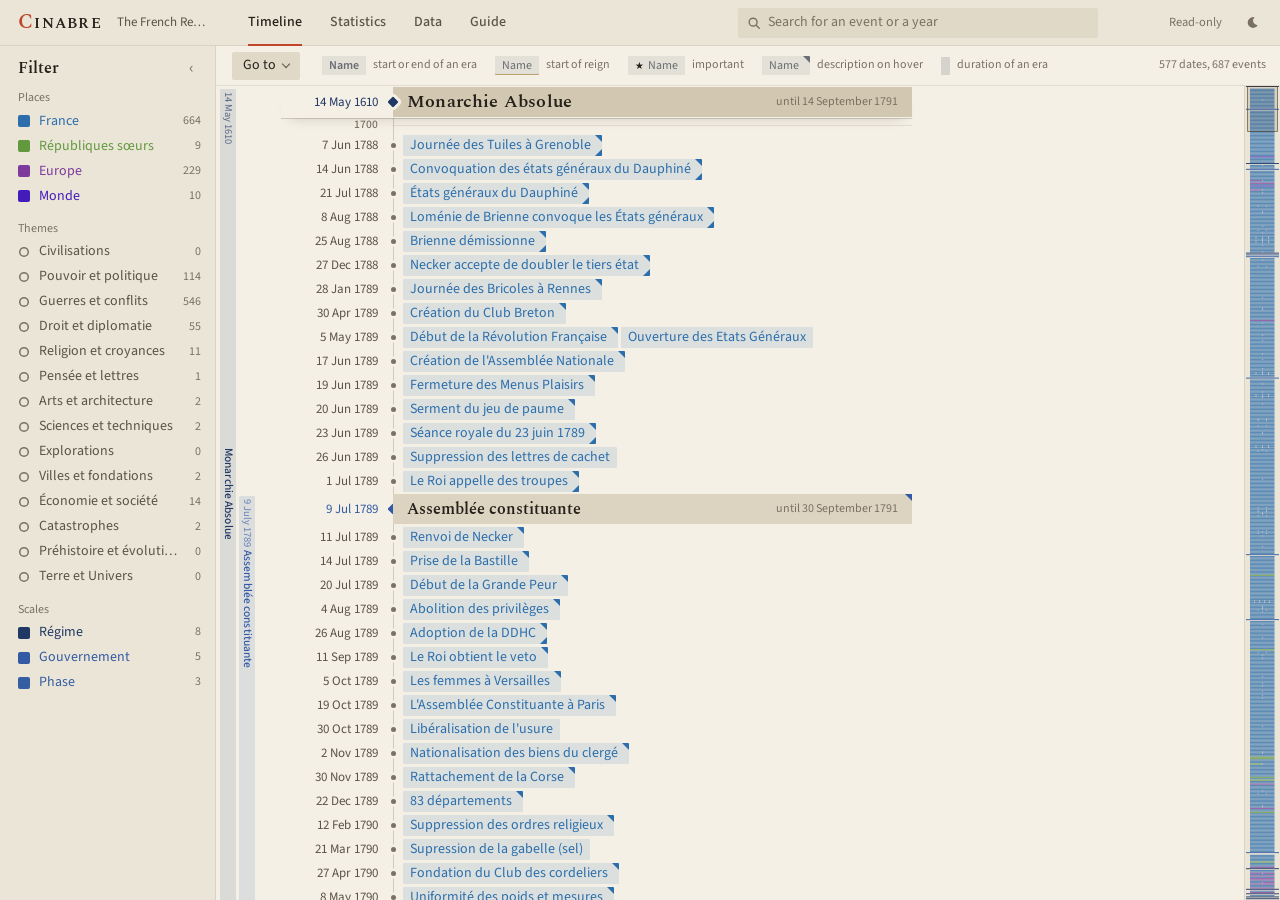
==== demo/en/revolution.html @ 71ba11e8 "English documentation and English example pages - README, contributing guide, changelog, code of con" ====
<!doctype html>
<html lang="en">
<head>
  <meta charset="utf-8">
  <meta name="viewport" content="width=device-width, initial-scale=1">
  <title>The French Revolution · Cinabre · Le Portulan</title>
  <meta name="robots" content="noindex">
  <!-- icône de secours ; app.js la redessine avec la police Spectral une fois chargée -->
  <link rel="icon" id="icone" href="data:image/svg+xml,%3Csvg xmlns='http://www.w3.org/2000/svg' viewBox='0 0 64 64'%3E%3Ctext x='32' y='54' text-anchor='middle' font-family='Georgia,serif' font-weight='700' font-size='70' fill='%23d8573c'%3EC%3C/text%3E%3C/svg%3E">
  <script>try{var t=localStorage.getItem("theme");if(t==="clair"||t==="sombre")document.documentElement.dataset.theme=t}catch(e){}</script>
  <style>
/* Polices de Cinabre, servies en local (licence SIL Open Font License) : Spectral et Source Sans 3,
   sous-ensembles latin et latin étendu. Copiées depuis Google Fonts. */

/* Source Sans 3, latin-ext */
@font-face {
  font-family: "Source Sans 3"; font-style: normal; font-weight: 400 600; font-display: swap;
  src: url([data-uri]) format("woff2");
  unicode-range: U+0100-02BA, U+02BD-02C5, U+02C7-02CC, U+02CE-02D7, U+02DD-02FF, U+0304, U+0308, U+0329, U+1D00-1DBF, U+1E00-1E9F, U+1EF2-1EFF, U+2020, U+20A0-20AB, U+20AD-20C0, U+2113, U+2C60-2C7F, U+A720-A7FF;
}

/* Source Sans 3, latin */
@font-face {
  font-family: "Source Sans 3"; font-style: normal; font-weight: 400 600; font-display: swap;
  src: url([data-uri]) format("woff2");
  unicode-range: U+0000-00FF, U+0131, U+0152-0153, U+02BB-02BC, U+02C6, U+02DA, U+02DC, U+0304, U+0308, U+0329, U+2000-206F, U+20AC, U+2122, U+2191, U+2193, U+2212, U+2215, U+FEFF, U+FFFD;
}

/* Spectral, latin-ext */
@font-face {
  font-family: "Spectral"; font-style: italic; font-weight: 400; font-display: swap;
  src: url([data-uri]) format("woff2");
  unicode-range: U+0100-02BA, U+02BD-02C5, U+02C7-02CC, U+02CE-02D7, U+02DD-02FF, U+0304, U+0308, U+0329, U+1D00-1DBF, U+1E00-1E9F, U+1EF2-1EFF, U+2020, U+20A0-20AB, U+20AD-20C0, U+2113, U+2C60-2C7F, U+A720-A7FF;
}

/* Spectral, latin */
@font-face {
  font-family: "Spectral"; font-style: italic; font-weight: 400; font-display: swap;
  src: url([data-uri]) format("woff2");
  unicode-range: U+0000-00FF, U+0131, U+0152-0153, U+02BB-02BC, U+02C6, U+02DA, U+02DC, U+0304, U+0308, U+0329, U+2000-206F, U+20AC, U+2122, U+2191, U+2193, U+2212, U+2215, U+FEFF, U+FFFD;
}

/* Spectral, latin-ext */
@font-face {
  font-family: "Spectral"; font-style: normal; font-weight: 400; font-display: swap;
  src: url([data-uri]) format("woff2");
  unicode-range: U+0100-02BA, U+02BD-02C5, U+02C7-02CC, U+02CE-02D7, U+02DD-02FF, U+0304, U+0308, U+0329, U+1D00-1DBF, U+1E00-1E9F, U+1EF2-1EFF, U+2020, U+20A0-20AB, U+20AD-20C0, U+2113, U+2C60-2C7F, U+A720-A7FF;
}

/* Spectral, latin */
@font-face {
  font-family: "Spectral"; font-style: normal; font-weight: 400; font-display: swap;
  src: url([data-uri]) format("woff2");
  unicode-range: U+0000-00FF, U+0131, U+0152-0153, U+02BB-02BC, U+02C6, U+02DA, U+02DC, U+0304, U+0308, U+0329, U+2000-206F, U+20AC, U+2122, U+2191, U+2193, U+2212, U+2215, U+FEFF, U+FFFD;
}

/* Spectral, latin-ext */
@font-face {
  font-family: "Spectral"; font-style: normal; font-weight: 500; font-display: swap;
  src: url([data-uri]) format("woff2");
  unicode-range: U+0100-02BA, U+02BD-02C5, U+02C7-02CC, U+02CE-02D7, U+02DD-02FF, U+0304, U+0308, U+0329, U+1D00-1DBF, U+1E00-1E9F, U+1EF2-1EFF, U+2020, U+20A0-20AB, U+20AD-20C0, U+2113, U+2C60-2C7F, U+A720-A7FF;
}

/* Spectral, latin */
@font-face {
  font-family: "Spectral"; font-style: normal; font-weight: 500; font-display: swap;
  src: url([data-uri]) format("woff2");
  unicode-range: U+0000-00FF, U+0131, U+0152-0153, U+02BB-02BC, U+02C6, U+02DA, U+02DC, U+0304, U+0308, U+0329, U+2000-206F, U+20AC, U+2122, U+2191, U+2193, U+2212, U+2215, U+FEFF, U+FFFD;
}

/* Spectral, latin-ext */
@font-face {
  font-family: "Spectral"; font-style: normal; font-weight: 600; font-display: swap;
  src: url([data-uri]) format("woff2");
  unicode-range: U+0100-02BA, U+02BD-02C5, U+02C7-02CC, U+02CE-02D7, U+02DD-02FF, U+0304, U+0308, U+0329, U+1D00-1DBF, U+1E00-1E9F, U+1EF2-1EFF, U+2020, U+20A0-20AB, U+20AD-20C0, U+2113, U+2C60-2C7F, U+A720-A7FF;
}

/* Spectral, latin */
@font-face {
  font-family: "Spectral"; font-style: normal; font-weight: 600; font-display: swap;
  src: url([data-uri]) format("woff2");
  unicode-range: U+0000-00FF, U+0131, U+0152-0153, U+02BB-02BC, U+02C6, U+02DA, U+02DC, U+0304, U+0308, U+0329, U+2000-206F, U+20AC, U+2122, U+2191, U+2193, U+2212, U+2215, U+FEFF, U+FFFD;
}

</style>
  <style>
/* ─────────────────────────────────────────────────────────────
   Cinabre — thème « atlas » : encre froide, angles francs,
   rouge cinabre des cartes anciennes pour l'accent.
   Le cadre reste discret ; les couleurs appartiennent aux données.
   Deux thèmes : sombre (l'atlas) et clair (parchemin, encre brune, comme le site Le Portulan). Chaque couleur est une
   paire light-dark(clair, sombre) ; color-scheme choisit : le thème du système, ou celui choisi avec le bouton de la
   barre du haut (data-theme sur <html>, retenu dans localStorage « theme »). Les couleurs des groupes sont adaptées
   au thème par couleurAffichage() (donnees.js).
   ───────────────────────────────────────────────────────────── */

:root {
  --nuit: light-dark(#f4f0e6, #111317);        /* fond de la frise */
  --encre: light-dark(#ebe5d7, #16191e);       /* barres et panneaux */
  --ardoise: light-dark(#e1d9c8, #1e2228);     /* survols, champs */
  --ardoise-2: light-dark(#d6ccb8, #272c34);
  --filet: light-dark(rgba(70, 55, 35, 0.1), light-dark(rgba(70, 55, 35, 0.098), rgba(220, 226, 232, 0.07)));
  --filet-2: light-dark(rgba(70, 55, 35, 0.2), light-dark(rgba(70, 55, 35, 0.196), rgba(220, 226, 232, 0.14)));
  --texte: light-dark(#25201a, #e4e3de);
  --texte-2: light-dark(#5b5347, #9ba1a8);
  --texte-3: light-dark(#7a7163, #646a72);
  --texte-corps: light-dark(#342e26, #cfd0cc);  /* descriptions, guide */
  --accent: light-dark(#bf452b, #d8573c);      /* cinabre */
  --accent-clair: light-dark(#d25236, #e4674c);
  --or: light-dark(#9a6f14, #d9aa45);
  --erreur: light-dark(#a3321d, #ef7f6a);
  --vert: light-dark(#2c6a3a, #8fc98f);
  --popup: light-dark(#faf7f0, #1b1e24);

  /* lignes spéciales : du plus marqué au plus discret selon le niveau d'échelle */
  --niv-0: light-dark(#d2c7b0, #353c48);       /* éon */
  --niv-1: light-dark(#dcd3c0, #282d35);       /* ère géologique */
  --niv-2: light-dark(#e4dccc, #1e2228);       /* période géologique */
  --niv-3: light-dark(#e4dccc, #1e2228);       /* période historique */

  --police: "Source Sans 3", "Segoe UI", system-ui, -apple-system, Roboto, sans-serif;
  --police-titre: "Spectral", "Iowan Old Style", Georgia, serif;

  --h-barre: 46px;
  --l-panneau: 216px;
  --l-date: 92px;
  color-scheme: light dark;
}
:root[data-theme="clair"] { color-scheme: light; }
:root[data-theme="sombre"] { color-scheme: dark; }

* { box-sizing: border-box; }
html, body { height: 100%; margin: 0; }
body {
  background: var(--nuit);
  color: var(--texte);
  font: 14px/1.4 var(--police);
  -webkit-font-smoothing: antialiased;
  overflow: hidden;
}
button { font: inherit; color: inherit; }
code { font-family: inherit; font-size: 13px; color: var(--texte); }
:focus-visible { outline: 2px solid var(--accent); outline-offset: 1px; }
[hidden] { display: none !important; }

.bouton {
  display: inline-flex; align-items: center; gap: 7px;
  min-height: 28px; padding: 4px 11px; line-height: 1.25; text-align: center;   /* grandit si le texte passe à la ligne */
  background: var(--ardoise); border: 0; border-radius: 2px;
  color: var(--texte); cursor: pointer;
}
.bouton:hover { background: var(--ardoise-2); }
.bouton.principal { background: var(--accent); color: #fff; font-weight: 600; }
.bouton.principal:hover { background: var(--accent-clair); }
.chevron { width: 6px; height: 6px; border: solid var(--texte-2); border-width: 0 1.5px 1.5px 0; transform: translateY(-2px) rotate(45deg); }

/* ─── Barre du haut ─── */

.barre {
  height: var(--h-barre);
  display: flex; align-items: center; gap: 18px;
  padding: 0 14px 0 18px;
  background: var(--encre);
  border-bottom: 1px solid var(--filet);
}
/* à gauche de la barre : le nom de l'application, puis la frise ouverte */
.entete-gauche { flex: none; display: flex; align-items: center; gap: 8px; width: calc(var(--l-panneau) - 18px); min-width: 0; }
.marque {
  flex: none;
  font: 600 21px/1 var(--police-titre);
  font-variant: small-caps; letter-spacing: 0.06em;
  color: var(--texte);
}
.marque::first-letter { color: var(--accent); }
.frises { position: relative; min-width: 0; }
.frise-courante {
  display: inline-flex; align-items: center; gap: 7px; max-width: 100%;
  height: 26px; padding: 0 7px; background: none; border: 0; border-radius: 2px;
  color: var(--texte-2); font-size: 13px; cursor: pointer;
}
.frise-courante:hover { background: var(--ardoise); color: var(--texte); }
#frise-titre { overflow: hidden; text-overflow: ellipsis; white-space: nowrap; }
.menu.menu-frises { top: 34px; left: -6px; width: 320px; padding: 10px; }
.menu.menu-frises.ouvert { display: block; }
.mf-liste { display: flex; flex-direction: column; }
.menu .mf-frise { display: flex; align-items: center; gap: 9px; }
.mf-frise i { flex: none; width: 7px; height: 7px; border-radius: 50%; box-shadow: inset 0 0 0 1.5px var(--texte-3); background: none; }
.mf-frise.actuelle { cursor: default; font-weight: 600; }
.mf-frise.actuelle i { background: var(--accent); box-shadow: none; }
.menu .mf-frise .mf-titre { margin-left: 0; padding-left: 0; overflow: hidden; text-overflow: ellipsis; color: var(--texte); font-size: 13.5px; }
.menu .mf-frise .mf-n { margin-left: auto; padding-left: 12px; color: var(--texte-3); font-size: 12px; font-weight: 400; }
.mf-avert { margin: 8px 0 2px; padding: 8px; background: color-mix(in srgb, var(--accent) 10%, transparent); border-radius: 2px; color: var(--texte); font-size: 12.5px; line-height: 1.45; }
.mf-boutons { display: flex; flex-wrap: wrap; gap: 6px; margin-top: 7px; }
.menu .mf-boutons .bouton { width: auto; }
.mf-form { display: flex; flex-direction: column; gap: 4px; margin-top: 10px; padding-top: 9px; border-top: 1px solid var(--filet); }
.mf-form label { font-size: 12px; color: var(--texte-3); }
.mf-form .mf-label { font-size: 12px; color: var(--texte-3); }
.mf-aide { margin: 0 0 3px; font-size: 12.5px; line-height: 1.45; color: var(--texte-2); }
/* page exportée (lecture seule) : le titre de la frise n'ouvre pas de menu */
.frise-courante:disabled { cursor: default; background: none; color: var(--texte-2); }
.lecture-seule .frise-courante .chevron { display: none; }
/* lecture seule : les actions qui modifient les données n'existent pas (voir aussi verrouiller() dans gestion.js) */
.lecture-seule .dn-actions { display: none; }
.lecture-seule .etoile-btn { cursor: default; }
.lecture-seule .dn-panneau :is(input, textarea):read-only { border-bottom-color: transparent; }
.mf-form div { display: flex; gap: 6px; }
.mf-form input {
  flex: 1; min-width: 0; height: 26px; padding: 0 8px;
  background: var(--nuit); border: 0; border-bottom: 1px solid transparent; border-radius: 2px; color: var(--texte); font: inherit; font-size: 13px;
}
.mf-form input:focus { outline: none; border-bottom-color: var(--accent); }
.menu .mf-form .bouton { width: auto; min-height: 26px; padding: 3px 10px; background: var(--ardoise-2); }
.mf-message { margin: 8px 2px 0; font-size: 12.5px; color: var(--vert); }
.mf-message.erreur, .mf-erreur { color: var(--erreur); }
.onglets { display: flex; height: 100%; }
.onglets a {
  position: relative; display: flex; align-items: center;
  padding: 0 14px;
  color: var(--texte-2); text-decoration: none; font-weight: 500; font-size: 14px;
}
.onglets a:hover { color: var(--texte); }
.onglets a.actif { color: var(--texte); }
.onglets a.actif::after {
  content: ""; position: absolute; left: 14px; right: 14px; bottom: -1px; height: 2px;
  background: var(--accent);
}

.recherche { position: relative; margin-left: auto; display: flex; align-items: center; min-width: 0; flex: 0 1 360px; }
.recherche svg {
  position: absolute; left: 9px; width: 14px; height: 14px;
  fill: none; stroke: var(--texte-3); stroke-width: 1.6; stroke-linecap: round;
}
.recherche input {
  width: 100%; min-width: 120px; height: 30px; padding: 0 64px 0 30px;   /* se resserre quand la barre manque de place */
  background: var(--ardoise); border: 0; border-bottom: 1px solid transparent; border-radius: 2px;
  color: var(--texte); font: inherit;
}
.recherche input::placeholder { color: var(--texte-3); }
.recherche input::-webkit-search-cancel-button { display: none; }
.recherche input:focus { outline: none; background: var(--ardoise-2); border-bottom-color: var(--accent); }
#compteur { position: absolute; right: 10px; color: var(--texte-2); font-size: 12px; pointer-events: none; }

.enregistrement { display: flex; align-items: center; gap: 10px; min-width: 150px; justify-content: flex-end; }
.etat-enregistrement { color: var(--texte-3); font-size: 12.5px; }
.etat-enregistrement.modifie { color: var(--accent); }
.etat-enregistrement.erreur { color: var(--erreur); max-width: 360px; }
/* choix de la langue : « FR · EN », discret */
.langues { display: flex; align-items: center; margin-left: 4px; padding-left: 10px; border-left: 1px solid var(--filet); }
.langues button {
  height: 22px; padding: 0 5px; background: none; border: 0; border-radius: 2px;
  color: var(--texte-3); font: 500 11.5px var(--police); letter-spacing: .04em; cursor: pointer;
}
.langues button:hover { color: var(--texte); background: var(--ardoise); }
/* bouton du thème : un soleil en thème sombre (passer au clair), une lune en thème clair */
.bouton-theme {
  flex: none; display: grid; place-items: center; width: 28px; height: 28px; margin-left: 6px; padding: 0;
  background: none; border: 0; border-radius: 2px; color: var(--texte-3); cursor: pointer;
}
.bouton-theme:hover { background: var(--ardoise); color: var(--texte); }
.bouton-theme svg { width: 15px; height: 15px; fill: none; stroke: currentColor; stroke-width: 1.6; stroke-linecap: round; }
.bouton-theme .soleil circle, .bouton-theme .lune path { fill: currentColor; stroke: none; }
.bouton-theme .lune { display: none; }
:root[data-theme="clair"] .bouton-theme .soleil { display: none; }
:root[data-theme="clair"] .bouton-theme .lune { display: block; }
@media (prefers-color-scheme: light) {
  :root:not([data-theme]) .bouton-theme .soleil { display: none; }
  :root:not([data-theme]) .bouton-theme .lune { display: block; }
}
.langues button.actif { color: var(--texte); cursor: default; background: none; }

/* ─── Mise en page ─── */

.corps { display: flex; height: calc(100% - var(--h-barre)); }
main { position: relative; flex: 1; min-width: 0; }
.vue { position: absolute; inset: 0; display: none; }
.vue.active { display: flex; flex-direction: column; }

.a-venir { position: absolute; inset: 0; display: grid; place-content: center; text-align: center; color: var(--texte-2); padding: 24px; }
.a-venir h2 { margin: 0 0 8px; font: 500 26px/1.2 var(--police-titre); color: var(--texte); }
.a-venir p { max-width: 46ch; margin: 4px auto; line-height: 1.55; }

/* ─── Panneau des groupes ─── */

.panneau {
  width: var(--l-panneau); flex: none;
  padding: 12px 8px 18px 10px;
  background: var(--encre); border-right: 1px solid var(--filet);
  overflow-y: auto; scrollbar-width: thin;
}
.pg-titre {
  display: flex; align-items: baseline; justify-content: space-between;
  margin: 0 6px 2px 8px;
  font: 600 16px/1.2 var(--police-titre); color: var(--texte);
}
.pg-tout { background: none; border: 0; padding: 0; color: var(--accent); font: 500 12.5px var(--police); cursor: pointer; }
.pg-actions { display: inline-flex; align-items: baseline; gap: 8px; }
.pg-replier {
  align-self: center; width: 20px; height: 20px; padding: 0; background: none; border: 0; border-radius: 2px;
  color: var(--texte-3); font: 400 17px/1 var(--police); cursor: pointer;
}
.pg-replier:hover { color: var(--texte); background: var(--ardoise); }
/* panneau replié : une fine bande qui le déplie */
body.panneau-replie .panneau { width: 26px; padding: 0; overflow: hidden; }
.pg-deplier {
  display: flex; flex-direction: column; align-items: center; gap: 10px;
  width: 100%; height: 100%; padding: 10px 0; background: none; border: 0;
  color: var(--texte-2); cursor: pointer;
}
.pg-deplier:hover { background: var(--ardoise); color: var(--texte); }
.pg-fleche { font-size: 17px; line-height: 1; }
.pg-deplier-nom { writing-mode: vertical-rl; font: 600 13px var(--police-titre); letter-spacing: .02em; }
.pg-actif { width: 7px; height: 7px; border-radius: 50%; background: var(--accent); }
.pg-tout:hover { text-decoration: underline; }
.pg-section { margin: 12px 0 2px 8px; font-size: 12px; color: var(--texte-3); }
.pg-vide { margin: 12px 8px; font-size: 12.5px; line-height: 1.5; color: var(--texte-3); }

/* Frise vide : message d'accueil (sans l'axe vertical) */
.frise-lignes:has(.frise-vide)::before { display: none; }
.frise-vide { max-width: 520px; margin: 70px auto; padding: 0 24px; text-align: center; color: var(--texte-2); line-height: 1.6; }
.frise-vide h2 { margin: 0 0 8px; font: 600 24px/1.2 var(--police-titre); color: var(--texte); }
.frise-vide a, .dn-vide a { color: var(--texte); text-decoration-color: var(--accent); text-underline-offset: 3px; }
.pg-item {
  display: flex; align-items: center; gap: 9px;
  width: 100%; height: 25px; padding: 0 6px 0 8px;
  background: none; border: 0; border-radius: 2px;
  color: var(--ct); text-align: left; cursor: pointer;
  transition: opacity .15s;
}
.pg-item:hover { background: var(--ardoise); }
.pg-item i { flex: none; width: 12px; height: 12px; border-radius: 2px; background: var(--ct); }
.pg-item .nom { overflow: hidden; text-overflow: ellipsis; white-space: nowrap; }
.pg-item .n { margin-left: auto; padding-left: 8px; font-size: 12px; color: var(--texte-3); font-variant-numeric: tabular-nums; }
.filtre-actif .pg-item:not(.choisi) { opacity: 0.35; }
.pg-item.choisi { background: color-mix(in srgb, var(--ct) 13%, transparent); font-weight: 600; }
/* Thèmes : neutres (la couleur reste aux lieux), rond creux, plein quand le thème est choisi */
.pg-item.theme { --ct: var(--texte-2); color: var(--texte-2); }
.pg-item.theme:hover { color: var(--texte); }
.pg-item.theme i { width: 10px; height: 10px; margin: 0 1px; border-radius: 50%; background: none; box-shadow: inset 0 0 0 1.5px var(--texte-3); }
.pg-item.theme.choisi { color: var(--texte); background: var(--ardoise-2); }
.pg-item.theme.choisi i { background: var(--texte-2); box-shadow: none; }

/* ─── Frise : barre d'outils ─── */

.frise-outils {
  position: relative; flex: none;
  display: flex; align-items: center; gap: 22px;
  height: 40px; padding: 0 14px 0 16px;
  border-bottom: 1px solid var(--filet);
}
.legende-codes { display: flex; align-items: center; gap: 18px; color: var(--texte-3); font-size: 12px; white-space: nowrap; overflow: hidden; }
.legende-codes > span { display: inline-flex; align-items: center; gap: 7px; }
.ev.echantillon { --ct: light-dark(#6b6f73, #b3b6b9); flex: none; height: 19px; line-height: 19px; min-width: 0; font-size: 12px; }
.barre-echantillon { width: 9px; height: 18px; border-radius: 1px; background: light-dark(rgba(107, 111, 115, 0.22), rgba(179, 182, 185, 0.22)); }
.frise-compte { margin-left: auto; color: var(--texte-3); font-size: 12px; white-space: nowrap; }

.menu {
  position: absolute; top: 36px; left: 12px; z-index: 30;
  display: none; grid-template-columns: auto auto; gap: 0 28px;
  max-height: min(70vh, 560px); overflow-y: auto;
  padding: 10px 8px 10px 10px;
  background: var(--ardoise); border: 1px solid var(--filet-2); border-radius: 2px;
  box-shadow: 0 16px 36px -12px light-dark(rgba(60, 45, 28, 0.22), rgba(0, 0, 0, 0.75));
}
.menu.ouvert { display: grid; }
.menu h4 { margin: 0 0 6px 8px; font: 600 14px var(--police-titre); color: var(--texte-2); }
.menu button {
  display: flex; align-items: center; gap: 8px; width: 100%;
  padding: 4px 8px; background: none; border: 0; border-radius: 2px;
  color: var(--texte); text-align: left; cursor: pointer; white-space: nowrap;
}
.menu button:hover { background: var(--ardoise-2); }
.menu button i { width: 8px; height: 8px; border-radius: 1px; background: var(--ct); flex: none; }
.menu button span { margin-left: auto; padding-left: 16px; color: var(--texte-3); font-size: 12px; }

/* ─── Frise : zone défilante ─── */

.frise-cadre { flex: 1; min-height: 0; display: flex; }
.frise-defil { position: relative; flex: 1; overflow-y: auto; overflow-x: hidden; scrollbar-width: none; }
.frise-defil::-webkit-scrollbar { display: none; }
.frise-contenu { position: relative; }
.frise-lignes { position: relative; padding: 0 var(--l-epoques, 0) 0 var(--l-bandes, 0); }
/* l'axe vertical de la frise, entre les dates et les évènements */
.frise-lignes::before {
  content: ""; position: absolute; top: 0; bottom: 0;
  left: calc(var(--l-bandes, 0px) + var(--l-date) - 0.5px);
  width: 1px; background: var(--filet-2);
}

.ligne { position: relative; display: flex; align-items: center; }
.l-date {
  flex: none; width: var(--l-date); padding-right: 15px;
  text-align: right; white-space: nowrap;
  color: var(--texte-2); font-size: 13px; font-variant-numeric: tabular-nums;
}
.l-date small { margin-left: 2px; font-size: 11px; color: var(--texte-3); }
.l-date.deduit { font-style: italic; opacity: .7; }
.l-date .approx { margin-right: 3px; color: var(--texte-3); }   /* date approximative */

.ligne.date::before {       /* repère sur l'axe */
  content: ""; position: absolute; left: calc(var(--l-date) - 2.5px); top: 50%;
  width: 5px; height: 5px; margin-top: -2.5px; border-radius: 50%;
  background: var(--texte-3); box-shadow: 0 0 0 2.5px var(--nuit);
}
.ligne.date:hover { background: light-dark(rgba(70, 55, 35, 0.042), rgba(220, 226, 232, 0.03)); }
.ligne.date:hover::before { background: var(--texte); }
.ligne.date:hover .l-date { color: var(--texte); }

.l-evs {
  flex: 1; min-width: 0;
  display: flex; align-items: center; gap: 3px;
  padding: 0 8px 0 10px; overflow: hidden;
}

/* Date aux évènements nombreux : plusieurs rangées ; la date et le repère restent sur la première */
.l-evs.rangees { flex-direction: column; align-items: stretch; }
.l-rangee { display: flex; align-items: center; gap: 3px; min-width: 0; height: 21px; }
.ligne.date.multi { align-items: flex-start; padding-top: 1.5px; }
.ligne.date.multi .l-date { line-height: 21px; }
.ligne.date.multi::before { top: 12px; }

/* Évènement : une seule ligne, tronquée si la place manque. Aplat teinté, sans contour. */
.ev {
  position: relative; flex: 0 1 auto; min-width: 3.4em;
  height: 21px; line-height: 21px; padding: 0 7px;
  border-radius: 1px; white-space: nowrap; overflow: hidden; text-overflow: ellipsis;
  font-size: 14px; color: var(--ct);
  background: color-mix(in srgb, var(--ct) 12%, transparent);
  cursor: default;
  transition: background-color .12s, opacity .15s;
}
.ev:hover, .ev.lie { background-color: color-mix(in srgb, var(--ct) 24%, transparent); }
/* plusieurs groupes : bandes diagonales aux couleurs de chaque groupe */
.ev.multi { background: var(--rayures); }
.ev.multi:hover, .ev.multi.lie { background: var(--rayures-survol); }
.ev.limite { font-weight: 600; }
.ev.regne { box-shadow: inset 0 -1px 0 color-mix(in srgb, var(--or) 55%, transparent); }   /* filet or discret */
.ev.note { padding-right: 11px; }
.ev.note::after {           /* coin replié, comme les commentaires Excel */
  content: ""; position: absolute; top: 0; right: 0;
  border-style: solid; border-width: 0 7px 7px 0;
  border-color: transparent var(--ct) transparent transparent;
}
.ev.epoque { padding-left: 10px; }
.ev { user-select: none; }          /* le double-clic épingle la popup au lieu de sélectionner le texte */
/* coin replié en bas à droite : il y a des sources (en haut à droite : une description) */
.ev:has(.coin-sources) { padding-right: 11px; }
.coin-sources {
  position: absolute; right: 0; bottom: 0; width: 0; height: 0;
  border-style: solid; border-width: 0 0 7px 7px;
  border-color: transparent transparent var(--ct) transparent;
}
/* évènement important : petite étoile devant le nom */
.etoile { margin-right: 4px; font-size: 0.82em; color: var(--texte); }
.s-nom .etoile { font-size: 0.7em; vertical-align: 2px; }
.ev .jour { margin-right: 5px; font-size: 11.5px; font-variant-numeric: tabular-nums; opacity: .7; }   /* ligne d'un mois : le jour devant le nom */
.ev.epoque::before {        /* rappel de la barre de durée */
  content: ""; position: absolute; left: 3px; top: 4px; bottom: 4px; width: 3px;
  background: var(--ct);
}

/* Ligne spéciale (éon, ère, période…) : un aplat plus ou moins sombre selon le niveau */
.ligne.section { z-index: 1; --fond: var(--niv-3); }
.ligne.section.niv-0 { --fond: var(--niv-0); }
.ligne.section.niv-1 { --fond: var(--niv-1); }
.ligne.section.niv-2 { --fond: var(--niv-2); }
.ligne.section::before {
  content: ""; position: absolute; left: calc(var(--l-date) - 4px); top: 50%;
  width: 8px; height: 8px; margin-top: -4px; transform: rotate(45deg);
  border-radius: 1.5px; background: var(--ct); box-shadow: 0 0 0 3px var(--nuit);
}
.ligne.section .l-date { color: var(--ct); }
.s-corps {
  flex: 1; min-width: 0; height: calc(100% - 2px);
  display: flex; align-items: center; gap: 12px;
  padding: 0 14px 0 14px;
  background: var(--fond);
}
.s-nom { font: 600 16px/1 var(--police-titre); color: var(--texte); white-space: nowrap; }
.niv-0 .s-nom { font-size: 18px; letter-spacing: 0.01em; }
.niv-2 .s-nom, .niv-3 .s-nom { font-size: 15px; font-weight: 500; }
.s-sous { font: italic 400 14px/1 var(--police-titre); color: var(--texte-2); white-space: nowrap; overflow: hidden; text-overflow: ellipsis; }
.s-fin { margin-left: auto; font-size: 12px; color: var(--texte-3); white-space: nowrap; }
.ligne.section.note .s-corps { position: relative; }
.ligne.section.note .s-corps::after {      /* coin replié en haut à droite : il y a une description, comme sur les évènements */
  content: ""; position: absolute; top: 0; right: 0;
  border-style: solid; border-width: 0 7px 7px 0; border-color: transparent var(--ct) transparent transparent;
}

/* Séparateurs de siècles et de millénaires */
.ligne.sep .l-date { font-size: 11.5px; font-weight: 500; color: var(--texte-3); }
.ligne.sep.mil .l-date { color: var(--texte-2); font-weight: 600; }
.l-trait { flex: 1; height: 1px; background: var(--filet); }
.ligne.sep.mil .l-trait { background: var(--filet-2); }

/* Rappel des lignes spéciales en haut de la zone : les lignes elles-mêmes, empilées par niveau (placées par dessinerRappel) */
.frise-contexte { position: sticky; top: 0; height: 0; z-index: 5; }
.contexte { position: absolute; top: 0; left: var(--l-bandes, 0); right: var(--l-epoques, 0); height: 0; }
.rappel {
  position: absolute; top: 0; left: 0; right: 0; will-change: transform;
  /* fond de la frise, et 1 px au-dessus : rien ne transparaît aux positions de défilement fractionnaires */
  background: var(--nuit); box-shadow: 0 -1px 0 var(--nuit);
}
.rappel.dernier { box-shadow: 0 -1px 0 var(--nuit), 0 1px 0 var(--filet-2), 0 8px 14px -10px light-dark(rgba(60, 45, 28, 0.27), rgba(0, 0, 0, 0.9)); }

/* Colonnes d'échelle à gauche */
.frise-bandes { position: absolute; top: 0; left: 0; z-index: 2; height: 100%; width: var(--l-bandes, 0); }
/* Durées des époques à droite */
.frise-epoques { position: absolute; top: 0; right: 0; z-index: 2; height: 100%; width: var(--l-epoques, 0); }

/* Ruban (bande d'échelle ou barre d'époque) : fond teinté comme les pastilles, filet plein à gauche,
   nom écrit verticalement de haut en bas, replacé au défilement par placerNoms() */
.ruban {
  position: absolute; width: 16px; border-radius: 1px;
  display: flex; flex-direction: column;
  overflow: clip;              /* « clip » et non « hidden » : ne casse pas le collant du nom */
  background-color: color-mix(in srgb, var(--ct) 12%, transparent);
  transition: background-color .12s;
}
.ruban:hover, .ruban.lie { background-color: color-mix(in srgb, var(--ct) 26%, transparent); }
.barre-ep.regne { box-shadow: inset -1px 0 0 color-mix(in srgb, var(--or) 55%, transparent); }
.ruban-nom, .ruban-date {
  width: 16px; writing-mode: vertical-rl; line-height: 16px; white-space: nowrap;
}
.ruban-date { position: absolute; left: 0; font-size: 10.5px; color: var(--ct); opacity: .7; font-variant-numeric: tabular-nums; }
.ruban-date.debut { top: 3px; }
.ruban-date.fin { bottom: 3px; }
/* Nom : centré dans le ruban ; sur un ruban plus haut que l'écran, il reste au milieu de l'écran
   (sticky, calculé par le navigateur), sans sortir du ruban ni passer sur les dates */
.ruban-nom {
  flex: none; margin: auto 0;
  font-size: 11.5px; font-weight: 500; color: var(--ct); letter-spacing: 0.01em;
  overflow: hidden; text-overflow: ellipsis;
}
.ruban.collant .ruban-nom {
  position: sticky; top: calc(50% - var(--demi, 40px)); bottom: calc(50% - var(--demi, 40px));
}

/* Recherche */
.en-recherche .frise-lignes .ev:not(.trouve), .en-recherche .frise-lignes .ligne.section:not(.trouve) .s-corps { opacity: 0.22; }
.ev.trouve { text-decoration: underline; text-underline-offset: 3px; }
.ev.courant, .ligne.section.courant .s-corps { outline: 2px solid var(--accent); outline-offset: 1px; animation: impulsion .9s ease-out 1; }
@keyframes impulsion { from { outline-offset: 6px; } }
/* élément montré en venant de l'onglet Données */
.ev.montre, .ligne.section.montre .s-corps { outline: 2px solid var(--accent); outline-offset: 1px; animation: impulsion .9s ease-out 2; }

/* ─── Mini-carte ─── */

.carte {
  position: relative; flex: none; width: 36px;
  background: var(--encre); border-left: 1px solid var(--filet);
  cursor: pointer; touch-action: none;
}
.carte canvas { position: absolute; inset: 0; width: 100%; height: 100%; }
.carte-vue {
  position: absolute; top: 0; left: 2px; right: 2px; border-radius: 1px;
  background: light-dark(rgba(70, 55, 35, 0.112), rgba(220, 226, 232, 0.08));
  box-shadow: inset 0 0 0 1px light-dark(rgba(70, 55, 35, 0.56), rgba(220, 226, 232, 0.4));
  pointer-events: none;
}
.carte-etiquette {
  position: absolute; right: calc(100% + 8px); display: none;
  padding: 3px 8px; border-radius: 2px;
  background: var(--ardoise-2); color: var(--texte); font-size: 12px; white-space: nowrap;
  box-shadow: 0 8px 18px -8px light-dark(rgba(60, 45, 28, 0.24), rgba(0, 0, 0, 0.8)); pointer-events: none; z-index: 10;
}
.carte:hover .carte-etiquette { display: block; }

/* ─── Statistiques ─── */

.stats-outils {
  flex: none; display: flex; align-items: baseline; gap: 18px;
  height: 40px; padding: 0 16px; line-height: 40px;
  border-bottom: 1px solid var(--filet);
}
.stats-titre { margin: 0; font: 600 16px/40px var(--police-titre); color: var(--texte); }
.stats-note { color: var(--texte-3); font-size: 12px; }
.stats-zone { position: relative; flex: 1; min-height: 0; overflow: hidden; }
.stats-zone svg { display: block; font-family: var(--police); }
.stats-vide { margin: 60px auto; text-align: center; color: var(--texte-2); }
.stats-zone .grille { stroke: var(--filet); stroke-width: 1; }
.stats-zone .grille.zero { stroke: var(--filet-2); }
.stats-zone .axe { fill: var(--texte-3); font-size: 11.5px; font-variant-numeric: tabular-nums; }
.stats-zone .duree { fill: var(--texte-3); font-size: 11.5px; }
.stats-zone .accolade { fill: none; stroke: var(--filet-2); stroke-width: 1; }
.barre-stats { cursor: pointer; }
.barre-stats .cible { fill: transparent; }
.barre-stats:hover .cible { fill: light-dark(rgba(70, 55, 35, 0.049), rgba(220, 226, 232, 0.035)); }
.segment { opacity: 0.82; transition: opacity .12s; }
.barre-stats:hover .segment { opacity: 0.92; }
.segment:hover { opacity: 1; }

/* ─── Données ─── */

.dn-outils {
  flex: none; display: flex; align-items: center; gap: 12px;
  height: 40px; padding: 0 14px 0 6px;
  border-bottom: 1px solid var(--filet);
}
.dn-onglets { display: flex; height: 100%; }
.dn-onglet {
  position: relative; height: 100%; padding: 0 10px;
  background: none; border: 0; color: var(--texte-2); font-weight: 500; cursor: pointer;
}
.dn-onglet:hover { color: var(--texte); }
.dn-onglet .n { margin-left: 7px; color: var(--texte-3); font-size: 12px; font-weight: 400; font-variant-numeric: tabular-nums; }
.dn-onglet.alerte .n { color: var(--accent); }
.dn-onglet.actif { color: var(--texte); }
.dn-onglet.actif::after { content: ""; position: absolute; left: 12px; right: 12px; bottom: -1px; height: 2px; background: var(--texte-2); }
.dn-actions { margin-left: auto; display: flex; gap: 8px; flex: none; }
.dn-actions .bouton, .dn-onglet { white-space: nowrap; }
.dn-onglets { flex: none; }
.bouton:disabled { opacity: .4; cursor: default; background: var(--ardoise); }
.bouton.petit { min-height: 21px; padding: 2px 8px; font-size: 12.5px; }
.bouton.discret { background: none; color: var(--texte-2); }
.bouton.discret:hover { background: var(--ardoise); color: var(--texte); }
.bouton.danger { margin-left: auto; background: none; color: var(--erreur); }
.bouton.danger:hover { background: color-mix(in srgb, var(--erreur) 10%, transparent); }
.bouton.danger.confirmer { background: var(--erreur); color: light-dark(#fff, #1b1414); font-weight: 600; }

.dn-corps { flex: 1; min-height: 0; display: flex; }
.dn-table-zone { flex: 1; min-width: 0; overflow: auto; scrollbar-width: thin; }

table.dn { width: 100%; border-collapse: collapse; table-layout: fixed; font-size: 13.5px; }
.dn th {
  position: sticky; top: 0; z-index: 1; height: 30px; padding: 0 8px;
  background: var(--nuit); border-bottom: 1px solid var(--filet-2);
  text-align: left; font-weight: 500; font-size: 12px; color: var(--texte-3); white-space: nowrap; user-select: none;
}
.dn th[data-tri] { cursor: pointer; }
.dn th[data-tri]:hover, .dn th.trie { color: var(--texte); }
.dn th.trie::after { content: " ↑"; }
.dn th.trie.desc::after { content: " ↓"; }
.dn td { height: 27px; padding: 0 8px; border-bottom: 1px solid var(--filet); white-space: nowrap; overflow: hidden; text-overflow: ellipsis; }
.dn tbody tr[data-i] { cursor: pointer; }
.dn tbody tr[data-i]:hover { background: var(--ardoise); }
.dn tr.choisie, .dn tr.choisie:hover { background: var(--ardoise-2); box-shadow: inset 2px 0 0 var(--accent); }
.dn .c-date { text-align: right; font-variant-numeric: tabular-nums; color: var(--texte-2); }
.dn .c-nombre { text-align: right; padding-right: 24px; font-variant-numeric: tabular-nums; color: var(--texte-2); }
.dn .c-desc, .dn .c-type { color: var(--texte-3); }
.dn .c-sous { color: var(--texte-3); font-style: italic; font-weight: 400; }
.dn .fort { font-weight: 600; }
.dn-categorie td { height: 44px; padding-top: 14px; vertical-align: bottom; border-bottom-color: var(--filet-2); white-space: normal; }
.dn-categorie b { font: 600 15px var(--police-titre); color: var(--texte); }
.dn-categorie .n { margin-left: 8px; color: var(--accent); font-size: 12.5px; }
.dn-categorie .aide { margin-left: 14px; color: var(--texte-3); font-size: 12.5px; }
.dn-vide, .dn-note { margin: 18px 16px; color: var(--texte-3); }
/* sous-onglet Réglages */
.dn-reglages { max-width: 640px; padding: 16px 18px; }
.dn-reglages h3 { margin: 0 0 6px; font: 600 16px var(--police-titre); }
.dn-reglages > .dn-aide { margin: 0 0 10px; font-size: 13px; }
.dn-reglage { display: flex; gap: 10px; align-items: flex-start; padding: 9px 10px; border-radius: 2px; cursor: pointer; }
.dn-reglage:hover { background: var(--ardoise); }
.dn-reglage input { margin: 3px 0 0; accent-color: var(--accent); }
.dn-reglage b { display: block; font-weight: 600; }
.dn-reglage .dn-aide { display: block; margin-top: 2px; font-size: 12.5px; line-height: 1.45; }
.dn-reglages .dn-note { margin: 12px 0 0; }
.dn-plages { display: flex; flex-direction: column; gap: 6px; margin: 4px 0 6px; }
.dn-plage { display: flex; align-items: center; gap: 14px; color: var(--texte-2); font-size: 13px; }
.dn-plage label { display: flex; align-items: center; gap: 6px; }
.dn-plage input {
  width: 96px; padding: 4px 8px; background: var(--ardoise); border: 0; border-bottom: 1px solid transparent; border-radius: 2px;
  color: var(--texte); font: inherit; font-variant-numeric: tabular-nums;
}
.dn-plage input[type=number] { width: 70px; }
.dn-plage input:focus { outline: none; background: var(--ardoise-2); border-bottom-color: var(--accent); }
.stats-reglages { margin-left: auto; color: var(--texte-3); font-size: 12px; text-decoration: none; }
.stats-reglages:hover { color: var(--texte); text-decoration: underline; }
.dn-note { font-size: 12.5px; }

.puce-g { display: inline-flex; align-items: center; gap: 5px; margin-right: 10px; color: var(--ct); font-size: 13px; }
.puce-g i { flex: none; width: 9px; height: 9px; border-radius: 1px; background: var(--ct); }
.puce-g.aucun { color: var(--texte-3); }
.etiq { display: inline-block; margin-right: 4px; padding: 0 6px; border-radius: 1px; background: var(--ardoise-2); color: var(--texte-2); font-size: 11.5px; line-height: 18px; }
.etiq.or { color: var(--or); background: color-mix(in srgb, var(--or) 13%, transparent); }
.etiq.alerte { color: var(--accent); background: color-mix(in srgb, var(--accent) 13%, transparent); }
.dn .c-etoile { padding: 0; text-align: center; }
.etoile-btn { width: 26px; height: 24px; padding: 0; background: none; border: 0; border-radius: 2px; color: var(--texte-3); font-size: 14px; cursor: pointer; opacity: .45; }
.dn tr:hover .etoile-btn { opacity: 1; }
.etoile-btn:hover { background: var(--ardoise-2); color: var(--texte); }
.etoile-btn.on { color: var(--texte); opacity: 1; }
/* Modification en série : cases à cocher et lignes cochées */
.dn .c-coche { padding: 0; text-align: center; }
.dn .c-coche input { margin: 0; vertical-align: middle; accent-color: var(--accent); cursor: pointer; opacity: .4; }
.dn tr:hover .c-coche input, .dn .c-coche input:checked, .dn .c-coche input:indeterminate { opacity: 1; }
.dn tr.cochee { background: color-mix(in srgb, var(--accent) 7%, transparent); }
.dn tr.cochee:hover { background: color-mix(in srgb, var(--accent) 12%, transparent); }
.dn tr.curseur, .dn tr.curseur:hover { box-shadow: inset 2px 0 0 var(--texte-2); }   /* curseur du clavier en mode sélection */
.dn-puces { display: flex; flex-wrap: wrap; gap: 4px; }
.puce-choix.partiel { opacity: .9; background: color-mix(in srgb, var(--ct) 6%, transparent); }
.dn-case small { color: var(--texte-3); font-size: 11px; }
.dn-serie .dn-message, .dn-serie .dn-message:empty { display: block; min-height: 18px; }   /* place réservée : le panneau ne bouge pas entre deux clics */
.dn-ordre { width: 22px; height: 20px; padding: 0; background: none; border: 0; border-radius: 2px; color: var(--texte-2); cursor: pointer; }
.dn-ordre:hover:not(:disabled) { background: var(--ardoise-2); color: var(--texte); }
.dn-ordre:disabled { opacity: .25; cursor: default; }

/* Panneau latéral : formulaire */
.dn-panneau { display: none; width: 400px; flex: none; overflow-y: auto; scrollbar-width: thin; background: var(--encre); border-left: 1px solid var(--filet); }
.dn-panneau.ouvert { display: block; }
.dn-panneau.signale { animation: signal .6s ease-out 1; }
@keyframes signal { 30% { box-shadow: inset 3px 0 0 var(--accent); } }
.dn-form { display: flex; flex-direction: column; gap: 12px; padding: 12px 16px 20px; }
.dn-form-tete { display: flex; align-items: center; justify-content: space-between; }
.dn-form h3 { margin: 0; font: 600 18px/1.3 var(--police-titre); }
.dn-fermer { width: 28px; height: 28px; background: none; border: 0; border-radius: 2px; color: var(--texte-2); font-size: 20px; line-height: 1; cursor: pointer; }
.dn-fermer:hover { background: var(--ardoise); color: var(--texte); }
.dn-sous-titre { margin: -8px 0 0; color: var(--texte-2); }
.dn-message { margin: -6px 0 0; font-size: 12.5px; }
.dn-message:empty { display: none; }
.dn-message.ok { color: var(--vert); }
.dn-message.erreur { color: var(--erreur); }
.dn-champ { display: flex; flex-direction: column; gap: 4px; min-width: 0; flex: 1; }
.dn-champ > span:first-child { font-size: 12px; color: var(--texte-3); }
.dn-champ em { font-style: normal; margin-left: 6px; opacity: .8; }
.dn-ligne { display: flex; gap: 12px; align-items: flex-end; }
.dn-form input[type=text], .dn-form textarea, .dn-form select {
  width: 100%; padding: 5px 8px;
  background: var(--ardoise); border: 0; border-bottom: 1px solid transparent; border-radius: 2px;
  color: var(--texte); font: inherit;
}
.dn-form textarea { resize: vertical; line-height: 1.5; }
.dn-form input[type=text]:focus, .dn-form textarea:focus, .dn-form select:focus { outline: none; background: var(--ardoise-2); border-bottom-color: var(--accent); }
.dn-form select option { background: var(--ardoise); }
.dn-aide { font-size: 12px; color: var(--texte-3); }
.dn-aide.erreur { color: var(--erreur); }
.dn-case { display: flex; align-items: center; gap: 7px; height: 30px; color: var(--texte-2); cursor: pointer; white-space: nowrap; }
.dn-case input, .dn-candidat input[type=radio] { accent-color: var(--accent); margin: 0; }
.dn-date { display: flex; align-items: center; gap: 12px; }
.dn-date input[type=text] { flex: 1; }
.dn-champ > .dn-case { height: 22px; font-size: 12.5px; }
.dn-boutons { display: flex; gap: 8px; margin-top: 4px; }
.dn-boutons.secondaires { margin-top: -4px; }
.dn-boutons.secondaires .bouton { padding: 0 8px; }

.dn-groupes { display: flex; flex-direction: column; gap: 6px; }
.dn-choisis, .dn-dispo { display: flex; flex-wrap: wrap; gap: 4px; }
.dn-choisis { min-height: 26px; align-items: center; }
.dn-dispo { padding-top: 6px; border-top: 1px solid var(--filet); }
.puce-choix {
  display: inline-flex; align-items: center; gap: 5px; min-height: 23px; padding: 3px 7px; line-height: 1.25; text-align: left;
  background: none; border: 0; border-radius: 1px; color: var(--ct); font-size: 12.5px; cursor: pointer; opacity: .6;
}
.puce-choix:hover { opacity: 1; background: var(--ardoise); }
.puce-choix i { width: 9px; height: 9px; border-radius: 1px; background: var(--ct); }
.puce-choix.choisi { opacity: 1; background: color-mix(in srgb, var(--ct) 14%, transparent); font-weight: 600; }
.puce-choix.theme { --ct: var(--texte-2); }
.puce-choix.theme i { border-radius: 50%; background: none; box-shadow: inset 0 0 0 1.5px var(--texte-3); }
.puce-choix.theme.choisi { background: var(--ardoise-2); color: var(--texte); }
.puce-choix.theme.choisi i { background: var(--texte-2); box-shadow: none; }
.dn-themes { display: flex; flex-wrap: wrap; gap: 4px; }
.dn .c-themes, .dn-lot-table .c-themes { color: var(--texte-2); font-size: 12.5px; }
.puce-t { color: var(--texte); }
.puce-choix small { font-weight: 400; color: var(--texte-3); font-size: 11px; }
.puce-choix .retirer { margin-left: 2px; padding: 0 2px; color: var(--texte-2); font-weight: 400; }
.puce-choix .retirer:hover { color: var(--texte); }

.dn-couleur { display: flex; gap: 6px; }
.dn-couleur input[type=color] { flex: none; width: 34px; height: 29px; padding: 0; background: none; border: 0; cursor: pointer; }
.dn-apercu { padding: 8px 10px; background: var(--nuit); }
.dn-suppression { padding-top: 12px; border-top: 1px solid var(--filet); }

/* Sources dans les formulaires */
.dn-sources { display: flex; flex-direction: column; gap: 8px; align-items: flex-start; }
.dn-source { display: flex; flex-direction: column; gap: 4px; width: 100%; padding: 8px; background: var(--nuit); border-radius: 2px; }
.dn-source-ligne { display: flex; gap: 4px; align-items: center; }
.dn-source-ligne input { flex: 1; }
.dn-source textarea { font-style: italic; }

/* Ajout en série */
.dn-panneau.large { width: 580px; }
.dn-aide-lot p { margin: 0 0 4px; }
.dn-aide-lot ul { margin: 0; padding-left: 18px; line-height: 1.5; }
.dn-aide-lot b { color: var(--texte-2); }
.dn-form textarea.dn-lot { min-height: 170px; line-height: 1.5; white-space: pre; overflow-x: auto; font-size: 13px; }
.dn-apercu-titre { font-size: 12px; color: var(--texte-3); margin-bottom: 2px; }
.dn-apercu-titre .erreur { color: var(--erreur); }
.dn-lot-table td { height: auto; padding: 4px 6px; white-space: normal; vertical-align: top; }
.dn-lot-table .c-etat { width: 18px; color: var(--vert); }
.dn-lot-table .c-date { width: 150px; }
.dn-lot-table tr.ko .c-etat, .c-erreur { color: var(--erreur); }
.c-erreur, .c-avert { font-size: 12px; }
.c-avert { color: var(--or); }
.dn-lot-table tbody tr { cursor: default; }
.dn-lot-table tbody tr:hover { background: none; }

.dn-candidats { display: flex; flex-direction: column; max-height: 42vh; overflow-y: auto; scrollbar-width: thin; background: var(--nuit); padding: 4px 0; }
.dn-candidat { display: flex; align-items: center; gap: 8px; min-height: 26px; padding: 0 8px; cursor: pointer; white-space: nowrap; }
.dn-candidat:hover { background: var(--ardoise); }
.dn-candidat .c-date { width: 64px; flex: none; text-align: right; color: var(--texte-2); font-variant-numeric: tabular-nums; }
.dn-candidat span:not(.c-date):not(.etiq) { overflow: hidden; text-overflow: ellipsis; }
.dn-candidat .fort { font-weight: 600; }
.dn-candidat.autre { padding-top: 3px; padding-bottom: 3px; }
.dn-candidat.autre input[type=text] { flex: 1; }
.dn-candidats > .dn-aide { padding: 0 8px 4px 32px; }

/* Recherche dédiée de l'onglet Données */
.dn-recherche { position: relative; display: flex; align-items: center; margin-left: 6px; flex: 0 1 340px; min-width: 170px; }
.dn-recherche svg {
  position: absolute; left: 8px; width: 13px; height: 13px;
  fill: none; stroke: var(--texte-3); stroke-width: 1.6; stroke-linecap: round; pointer-events: none;
}
.dn-recherche input {
  width: 100%; height: 28px; padding: 0 86px 0 27px;
  background: var(--ardoise); border: 0; border-bottom: 1px solid transparent; border-radius: 2px;
  color: var(--texte); font: inherit; font-size: 13px;
}
.dn-recherche input::placeholder { color: var(--texte-3); }
.dn-recherche input:placeholder-shown { padding-right: 10px; }   /* le compteur n'apparaît qu'avec une recherche */
.dn-recherche input::-webkit-search-cancel-button { display: none; }
.dn-recherche input:focus { outline: none; background: var(--ardoise-2); border-bottom-color: var(--accent); }
.dn-compte { position: absolute; right: 9px; color: var(--texte-2); font-size: 12px; pointer-events: none; }
.dn mark { background: color-mix(in srgb, var(--accent) 30%, transparent); color: var(--texte); border-radius: 1px; }

/* ─── Guide ─── */

.aide { flex: 1; display: flex; min-height: 0; }
.aide-sommaire {
  flex: none; width: 200px; padding: 22px 10px 22px 14px; overflow-y: auto;
  border-right: 1px solid var(--filet);
}
.aide-sommaire a {
  display: block; padding: 5px 8px; border-radius: 2px;
  color: var(--texte-2); text-decoration: none; font-size: 13.5px;
}
.aide-sommaire a:hover { background: var(--ardoise); color: var(--texte); }
.aide-sommaire a.masque { opacity: .3; }
.aide-sommaire a.actif { background: var(--ardoise-2); color: var(--texte); box-shadow: inset 2px 0 0 var(--accent); font-weight: 600; }
.aide-article {
  flex: 1; min-width: 0; overflow-y: auto; scrollbar-width: thin;
  padding: 18px 40px 80px; line-height: 1.6; color: var(--texte-corps);
}
.aide-article > * { max-width: 760px; }
.aide-article h1 { margin: 0 0 6px; font: 600 28px/1.2 var(--police-titre); color: var(--texte); }
.aide-article h2 {
  margin: 34px 0 10px; padding-bottom: 6px; border-bottom: 1px solid var(--filet-2);
  font: 600 21px/1.3 var(--police-titre); color: var(--texte);
}
.aide-article h4 { margin: 20px 0 4px; font: 600 15.5px var(--police-titre); color: var(--texte); }
.aide-article p { margin: 6px 0; }
.aide-article ul { margin: 6px 0; padding-left: 20px; }
.aide-article li { margin: 3px 0; }
.aide-article li::marker { color: var(--texte-3); }
.aide-article b { color: var(--texte); font-weight: 600; }
.aide-article pre { margin: 6px 0; padding: 7px 12px; background: var(--ardoise); border-radius: 2px; color: var(--texte); font: 13.5px var(--police); }
.aide-article dt { margin-top: 10px; color: var(--texte); font-weight: 600; }
.aide-article dd { margin: 1px 0 0 18px; }
.aide-table { border-collapse: collapse; margin: 8px 0; }
.aide-table th { text-align: left; font-weight: 500; font-size: 12px; color: var(--texte-3); padding: 4px 18px 4px 0; border-bottom: 1px solid var(--filet-2); }
.aide-table td { padding: 5px 18px 5px 0; border-bottom: 1px solid var(--filet); vertical-align: middle; }
.aide-table .ev { display: inline-block; }
.aide-vide { color: var(--texte-3); }
kbd {
  display: inline-block; min-width: 18px; padding: 0 5px; text-align: center;
  font: 500 11.5px/18px var(--police); color: var(--texte);
  background: var(--ardoise-2); border-bottom: 1px solid light-dark(rgba(60, 45, 28, 0.15), rgba(0, 0, 0, 0.5)); border-radius: 2px;
}

/* ─── Popup ─── */

.popup {
  position: fixed; top: 0; left: 0; z-index: 100;
  min-width: 230px; max-width: 420px;
  padding: 10px 14px 12px;
  background: var(--popup);
  border: 1px solid var(--filet-2); border-left: 3px solid transparent;
  border-radius: 2px;
  box-shadow: 0 18px 36px -14px light-dark(rgba(60, 45, 28, 0.26), rgba(0, 0, 0, 0.85));
  pointer-events: none;
  opacity: 0; visibility: hidden;
  transition: opacity .12s, visibility 0s linear .12s;
}
.popup::before {             /* liseré gauche : couleur du groupe, ou tirets aux couleurs de chaque groupe */
  content: ""; position: absolute; left: -3px; top: -1px; bottom: -1px; width: 3px;
  border-radius: 2px 0 0 2px; background: var(--lisere, var(--ct));
}
.popup.mesure { visibility: hidden; transition: none; }
.popup.visible { opacity: 1; visibility: visible; transition: opacity .12s; }
.pop-entete { display: flex; justify-content: space-between; gap: 18px; margin-bottom: 4px; font-size: 12px; color: var(--texte-2); }
.pop-groupes { display: inline-flex; flex-wrap: wrap; gap: 2px 10px; }
.pop-groupe { display: inline-flex; align-items: center; gap: 6px; color: var(--ct); }
.pop-groupe i { width: 8px; height: 8px; border-radius: 1px; background: var(--ct); }
.pop-date { white-space: nowrap; font-variant-numeric: tabular-nums; }
.pop-titre { font: 600 18px/1.25 var(--police-titre); color: var(--texte); }
.pop-sous-titre { margin-top: 1px; font: italic 400 14.5px/1.3 var(--police-titre); color: var(--texte-2); }
.pop-themes { display: flex; flex-wrap: wrap; gap: 4px; margin-top: 6px; }
.pop-theme { padding: 0 6px; border-radius: 1px; background: var(--ardoise); color: var(--texte-2); font-size: 11.5px; line-height: 18px; }
.pop-badges { display: flex; flex-wrap: wrap; gap: 6px; margin-top: 8px; }
.badge { padding: 1px 7px; border-radius: 1px; background: var(--ardoise-2); color: var(--texte-2); font-size: 11.5px; }
.badge.or { color: var(--or); background: color-mix(in srgb, var(--or) 13%, transparent); }
.badge.important { color: var(--texte); }
.pop-texte {
  margin-top: 9px; padding-top: 8px; border-top: 1px solid var(--filet);
  font-size: 13.5px; line-height: 1.55; color: var(--texte-corps); white-space: pre-line;
  max-height: 55vh; overflow: hidden;
}
.pop-texte.coupe { mask-image: linear-gradient(to bottom, #000 calc(100% - 48px), transparent); }
.pop-pied { margin-top: 8px; font-size: 12px; color: var(--texte-3); }
/* Exemples (popup des lieux, thèmes et échelles) */
.pop-exemples { margin-top: 9px; padding-top: 8px; border-top: 1px solid var(--filet); }
.pop-exemples-titre { margin-bottom: 3px; font: 600 13.5px var(--police-titre); color: var(--texte-2); }
.pop-exemple { display: flex; gap: 10px; font-size: 13px; line-height: 1.5; color: var(--texte-corps); }
.pop-exemple-date { flex: none; width: 64px; text-align: right; color: var(--texte-3); font-variant-numeric: tabular-nums; white-space: nowrap; overflow: hidden; text-overflow: ellipsis; }
.pop-indice { margin-top: 8px; font-size: 12px; color: var(--texte-3); }
/* popup épinglée : rappel discret de Alt + clic */
.pop-astuce { margin-top: 8px; font-size: 11.5px; color: var(--texte-3); }
.pop-astuce kbd { min-width: 0; padding: 0 4px; font-size: 10.5px; line-height: 15px; color: var(--texte-2); background: var(--ardoise); }
.popup:has(.pop-indice)::after {      /* même coin que sur la pastille */
  content: ""; position: absolute; right: 0; bottom: 0;
  border-style: solid; border-width: 0 0 8px 8px; border-color: transparent transparent var(--ct) transparent;
}
/* Popup épinglée (3 s de survol ou double-clic) : interactive, agrandie avec les sources */
/* mêmes dimensions qu'avant l'épinglage : seules les sources s'ajoutent en bas */
.popup.epinglee { pointer-events: auto; box-shadow: 0 18px 36px -14px light-dark(rgba(60, 45, 28, 0.26), rgba(0, 0, 0, 0.85)), 0 0 0 1px var(--filet-2); }
.popup.epinglee .pop-texte { overflow-y: auto; scrollbar-width: thin; }
.pop-sources { margin-top: 10px; padding-top: 8px; border-top: 1px solid var(--filet); max-height: 35vh; overflow-y: auto; scrollbar-width: thin; }
.pop-sources-titre { margin-bottom: 4px; font: 600 14px var(--police-titre); color: var(--texte-2); }
.pop-source { margin: 6px 0 0; font-size: 13px; line-height: 1.45; }
.pop-source a { color: var(--texte); text-decoration-color: var(--accent); text-underline-offset: 3px; }
.pop-source a:hover { color: light-dark(#000, #fff); }
.pop-domaine { margin-left: 4px; font-size: 11.5px; color: var(--texte-3); }
.pop-source-titre { color: var(--texte); }
.pop-source blockquote {
  margin: 4px 0 0; padding: 2px 0 2px 10px; border-left: 2px solid var(--filet-2);
  font: italic 400 13.5px/1.5 var(--police-titre); color: var(--texte-corps); white-space: pre-line;
}

/* Onglet Jeu : la frise qui se construit */
.jeu-zone { position: relative; flex: 1; min-height: 0; overflow-y: auto; }
.jeu-accueil, .jeu-partie { max-width: 720px; margin: 0 auto; padding: 18px 16px 48px; }
.jeu-regle { margin: 0 0 16px; color: var(--texte-2); }
.jeu-reglages { display: flex; flex-direction: column; gap: 8px; padding: 12px 14px; background: var(--encre); border-radius: 2px; }
.jeu-reglages .dn-aide { margin: -4px 0 4px 96px; font-size: 12.5px; }
.jeu-ligne { display: flex; align-items: baseline; gap: 12px; }
.jeu-cle { flex: none; width: 84px; color: var(--texte-3); }
.jeu-case { display: inline-flex; align-items: center; gap: 7px; color: var(--texte-2); cursor: pointer; }
.jeu-reglages .jeu-case { margin-left: 96px; }
.jeu-compte { margin: 14px 0; color: var(--texte-2); }
.jeu-compte.erreur { color: var(--erreur); }
.jeu-vies { margin-right: 10px; color: var(--accent); letter-spacing: 2px; }
.jeu-perdue { color: var(--texte-3); opacity: .5; }
/* l'évènement à placer reste en haut pendant qu'on fait défiler la frise */
.jeu-courante {
  position: sticky; top: 0; z-index: 2; margin: 0 -16px 10px; padding: 10px 16px 12px;
  background: var(--nuit); box-shadow: 0 1px 0 var(--filet-2), 0 8px 14px -10px light-dark(rgba(60, 45, 28, 0.27), rgba(0, 0, 0, .9));
}
.jeu-titre-carte { margin-bottom: 5px; color: var(--texte-3); font-size: 12px; }
.jeu-nom {
  display: inline-block; max-width: 100%; padding: 3px 9px; border-radius: 1px;
  font: 600 17px/1.35 var(--police-titre); color: var(--ct); background: color-mix(in srgb, var(--ct) 12%, transparent);
}
.jeu-nom.multi { background: var(--rayures); }
.jeu-groupes { margin-top: 6px; }
.jeu-desc { margin: 8px 0 0; max-height: 7.2em; overflow-y: auto; color: var(--texte-2); font-size: 13.5px; white-space: pre-line; }
/* date caviardée : un pavé plein de la longueur du texte caché */
.jeu-cache { color: transparent; background: var(--ardoise-2); border-radius: 1px; user-select: none; box-decoration-break: clone; -webkit-box-decoration-break: clone; }
.jeu-nom .jeu-cache { background: color-mix(in srgb, var(--ct) 30%, var(--ardoise-2)); }
.jeu-frise { display: flex; flex-direction: column; }
.jeu-carte { display: flex; align-items: center; gap: 10px; min-height: 24px; padding: 1px 0; }
.jeu-carte .jeu-date {
  flex: none; width: 112px; text-align: right; color: var(--texte-2); font-size: 13px; font-variant-numeric: tabular-nums;
}
.jeu-carte .ev { flex: 0 1 auto; }
.jeu-carte.dernier .jeu-date { color: var(--texte); font-weight: 600; }
.jeu-carte.rate .ev { box-shadow: inset 2px 0 0 var(--accent); }
.jeu-verdict { flex: none; font-size: 12.5px; color: var(--texte-2); }
.jeu-carte.rate .jeu-verdict { color: var(--accent); }
/* emplacements : un fin trait qui s'ouvre au survol ou au clavier */
.jeu-fente {
  display: block; width: calc(100% - 122px); height: 9px; margin: 0 0 0 122px; padding: 0;
  background: none; border: 0; border-radius: 1px; color: transparent; font-size: 12px; cursor: pointer;
  transition: height .12s, background-color .12s;
}
.jeu-fente span { display: block; line-height: 22px; }
.jeu-fente::before { content: ""; display: block; height: 1px; margin-top: 4px; background: var(--filet); }
/* « Placer ici » ne s'ouvre que sous la souris, ou sur l'emplacement choisi au clavier (.clavier, jusqu'au prochain mouvement de souris) */
.jeu-fente:hover, .clavier .jeu-fente.curseur, .jeu-fente:focus-visible { height: 24px; background: var(--ardoise); color: var(--texte-2); }
.jeu-fente:hover::before, .clavier .jeu-fente.curseur::before, .jeu-fente:focus-visible::before { display: none; }
.clavier .jeu-fente.curseur { box-shadow: inset 2px 0 0 var(--accent); }
.jeu-pied { display: flex; justify-content: space-between; align-items: center; margin-top: 18px; }
.jeu-fin { margin: 0 0 14px; padding: 12px 14px; background: var(--encre); border-radius: 2px; }
.jeu-fin p { margin: 0 0 10px; }
.jeu-fin .bouton { margin-right: 6px; }

@media (prefers-reduced-motion: reduce) {
  *, *::before, *::after { transition: none !important; animation: none !important; }
}
@media (max-width: 1250px) {
  .legende-codes > span:nth-child(n + 3) { display: none; }
  .recherche { flex-basis: 260px; }
}

</style>
  <script type="application/json" id="cinabre-donnees" data-exporte-le="2026-09-30" data-langue="en">{"version":1,"titre":"The French Revolution","reglages":{"rappel":"continu","stats":{"plages":[{"debut":1789,"fin":1815,"pas":1}]}},"groupes":{"France":{"couleur":"#5B9BD5","type":"lieu","description":"La France, de la fin de la monarchie absolue à la monarchie de Juillet."},"Républiques sœurs":{"couleur":"#A9D18E","type":"lieu","description":"Républiques établies par la France révolutionnaire lors de ses conquêtes, États satellites de la République française (1795-1806)."},"Europe":{"couleur":"#C9A0DC","type":"lieu","description":"Conflits et insurrections d'Europe où la France n'est pas le belligérant principal."},"Monde":{"couleur":"#B098F8","type":"lieu","description":"Ce qu'il se passe ailleurs dans le monde en lien avec la Révolution"},"Régime":{"couleur":"#203864","type":"echelle","description":"Les régimes politiques successifs : monarchies, républiques, empire."},"Gouvernement":{"couleur":"#8FAADC","type":"echelle","description":"Les formes de gouvernement à l'intérieur d'un régime (Convention, Directoire, Consulat)."},"Phase":{"couleur":"#B4C7E7","type":"echelle","description":"Les phases de la Convention nationale : girondine, montagnarde, thermidorienne."}},"themes":{"Civilisations":{"description":"Naissance, apogée et déclin des civilisations et des grandes périodes culturelles."},"Pouvoir et politique":{"description":"Règnes, dynasties, empires et changements de régime : qui gouverne, et comment."},"Guerres et conflits":{"description":"Batailles, conquêtes, invasions, révoltes et guerres civiles."},"Droit et diplomatie":{"description":"Traités, alliances, lois, codes et constitutions."},"Religion et croyances":{"description":"Religions et cultes, leurs fondateurs, leurs institutions, leurs missions et leurs persécutions."},"Pensée et lettres":{"description":"Philosophes, historiens et écrivains, grandes œuvres écrites, invention de l'écriture."},"Arts et architecture":{"description":"Monuments, œuvres d'art et grands chantiers."},"Sciences et techniques":{"description":"Inventions, découvertes et savoir-faire."},"Explorations":{"description":"Voyages, expéditions et découvertes géographiques."},"Villes et fondations":{"description":"Fondations de villes et de colonies, capitales, vie des grandes cités."},"Économie et société":{"description":"Commerce, agriculture, esclavage, population et vie quotidienne."},"Catastrophes":{"description":"Épidémies, incendies, séismes et famines."},"Préhistoire et évolution":{"description":"L'histoire du vivant et de l'humanité avant l'écriture."},"Terre et Univers":{"description":"L'histoire du cosmos et de la planète : formation, climats, glaciations et grandes extinctions."}},"periodes":[{"label":"Monarchie Absolue","type":"section","groupes":["Régime"],"sous_titre":null,"debut":"14 mai 1610","debut_annee":1610,"debut_mois":5,"debut_jour":14,"fin":"14 septembre 1791","fin_annee":1791,"fin_mois":9,"fin_jour":14,"debut_deduit":false,"regne":false,"comment":null,"themes":["Pouvoir et politique"]},{"label":"Monarchie Constitutionnelle","type":"section","groupes":["Régime"],"sous_titre":null,"debut":"14 septembre 1791","debut_annee":1791,"debut_mois":9,"debut_jour":14,"fin":"21 septembre 1792","fin_annee":1792,"fin_mois":9,"fin_jour":21,"debut_deduit":false,"regne":false,"comment":null,"themes":["Pouvoir et politique"]},{"label":"Première République","type":"section","groupes":["Régime"],"sous_titre":null,"debut":"21 septembre 1792","debut_annee":1792,"debut_mois":9,"debut_jour":21,"fin":"18 mai 1804","fin_annee":1804,"fin_mois":5,"fin_jour":18,"debut_deduit":false,"regne":false,"comment":null,"themes":["Pouvoir et politique"]},{"label":"Convention Nationale","type":"section","groupes":["Gouvernement"],"sous_titre":null,"debut":"21 septembre 1792","debut_annee":1792,"debut_mois":9,"debut_jour":21,"fin":"26 octobre 1795","fin_annee":1795,"fin_mois":10,"fin_jour":26,"debut_deduit":false,"regne":false,"comment":null,"themes":["Pouvoir et politique"]},{"label":"Directoire","type":"section","groupes":["Gouvernement"],"sous_titre":null,"debut":"26 octobre 1795","debut_annee":1795,"debut_mois":10,"debut_jour":26,"fin":"9 novembre 1799","fin_annee":1799,"fin_mois":11,"fin_jour":9,"debut_deduit":false,"regne":false,"comment":null,"sources":[{"titre":"Wikipédia, Chronologie de la Révolution française","lien":"https://fr.wikipedia.org/wiki/Chronologie_de_la_Révolution_française#Directoire_(1795-1798)_et_Première_Coalition"}],"themes":["Pouvoir et politique"]},{"label":"Consulat","type":"section","groupes":["Gouvernement"],"sous_titre":null,"debut":"9 novembre 1799","debut_annee":1799,"debut_mois":11,"debut_jour":9,"fin":"18 mai 1804","fin_annee":1804,"fin_mois":5,"fin_jour":18,"debut_deduit":false,"regne":false,"comment":null,"themes":["Pouvoir et politique"]},{"label":"Premier Empire","type":"section","groupes":["Régime"],"sous_titre":null,"debut":"18 mai 1804","debut_annee":1804,"debut_mois":5,"debut_jour":18,"fin":"4 avril 1814","fin_annee":1814,"fin_mois":4,"fin_jour":4,"debut_deduit":false,"regne":false,"comment":null,"themes":["Pouvoir et politique"]},{"label":"Première Restauration","type":"section","groupes":["Régime"],"sous_titre":null,"debut":"6 avril 1814","debut_annee":1814,"debut_mois":4,"debut_jour":6,"fin":"20 mars 1815","fin_annee":1815,"fin_mois":3,"fin_jour":20,"debut_deduit":false,"regne":false,"comment":null,"themes":["Pouvoir et politique"]},{"label":"Cent-Jours","type":"section","groupes":["Régime"],"sous_titre":null,"debut":"20 mars 1815","debut_annee":1815,"debut_mois":3,"debut_jour":20,"fin":"7 juillet 1815","fin_annee":1815,"fin_mois":7,"fin_jour":7,"debut_deduit":false,"regne":false,"comment":null,"themes":["Pouvoir et politique"]},{"label":"Seconde Restauration","type":"section","groupes":["Régime"],"sous_titre":null,"debut":"8 juillet 1815","debut_annee":1815,"debut_mois":7,"debut_jour":8,"fin":"2 août 1830","fin_annee":1830,"fin_mois":8,"fin_jour":2,"debut_deduit":false,"regne":false,"comment":null,"themes":["Pouvoir et politique"]},{"label":"Monarchie de Juillet","type":"section","groupes":["Régime"],"sous_titre":null,"debut":"9 août 1830","debut_annee":1830,"debut_mois":8,"debut_jour":9,"fin":"24 février 1848","fin_annee":1848,"fin_mois":2,"fin_jour":24,"debut_deduit":false,"regne":false,"comment":null,"themes":["Pouvoir et politique"]},{"label":"République batave","type":"epoque","groupes":["Républiques sœurs"],"sous_titre":null,"debut":"19 janvier 1795","debut_annee":1795,"debut_mois":1,"debut_jour":19,"fin":"1802","fin_annee":1802,"debut_deduit":false,"regne":false,"comment":"Succède aux Provinces-Unies après l'intervention française de 1795. Fondée avec un soutien populaire, elle devient un État client de la France, dirigé tour à tour par différentes factions.","sources":[{"titre":"Wikipédia","lien":"https://fr.wikipedia.org/wiki/République_batave"}],"themes":["Pouvoir et politique"]},{"label":"République helvétique","type":"epoque","groupes":["Républiques sœurs"],"sous_titre":null,"debut":"12 avril 1798","debut_annee":1798,"debut_mois":4,"debut_jour":12,"fin":"10 mars 1803","fin_annee":1803,"fin_mois":3,"fin_jour":10,"debut_deduit":false,"regne":false,"comment":"La Confédération des cantons suisses devient une république unitaire et centralisée, imposée par la France : fin de l'Ancien Régime en Suisse et début de la modernisation politique du pays. Les anciens territoires sujets deviennent des cantons égaux ; l'accueil est très inégal selon les régions.","sources":[{"titre":"Wikipédia","lien":"https://fr.wikipedia.org/wiki/République_helvétique"}],"themes":["Pouvoir et politique"]},{"label":"République cisalpine","type":"epoque","groupes":["Républiques sœurs"],"sous_titre":null,"debut":"27 juin 1797","debut_annee":1797,"debut_mois":6,"debut_jour":27,"fin":"29 avril 1799","fin_annee":1799,"fin_mois":4,"fin_jour":29,"debut_deduit":false,"regne":false,"comment":"Créée par Bonaparte en réunissant deux républiques sœurs qu'il avait fondées auparavant. Interrompue par l'occupation austro-russe.","sources":[{"titre":"Wikipédia","lien":"https://fr.wikipedia.org/wiki/République_cisalpine"}],"themes":["Pouvoir et politique"]},{"label":"République cisalpine","type":"epoque","groupes":["Républiques sœurs"],"sous_titre":"rétablie","debut":"3 juin 1800","debut_annee":1800,"debut_mois":6,"debut_jour":3,"fin":"26 janvier 1802","fin_annee":1802,"fin_mois":1,"fin_jour":26,"debut_deduit":false,"regne":false,"comment":"Rétablie après Marengo ; le 26 janvier 1802, elle prend le nom de République italienne, transformée en royaume en 1805.","sources":[{"titre":"Wikipédia","lien":"https://fr.wikipedia.org/wiki/République_cisalpine"}],"themes":["Pouvoir et politique"]},{"label":"République romaine","type":"epoque","groupes":["Républiques sœurs"],"sous_titre":null,"debut":"15 février 1798","debut_annee":1798,"debut_mois":2,"debut_jour":15,"fin":"27 septembre 1799","fin_annee":1799,"fin_mois":9,"fin_jour":27,"debut_deduit":false,"regne":false,"comment":"République associée à la France révolutionnaire, établie après l'invasion française des États pontificaux et l'expulsion du pape Pie VI.","sources":[{"titre":"Wikipédia","lien":"https://fr.wikipedia.org/wiki/République_romaine_(1798)"}],"themes":["Pouvoir et politique"]},{"label":"République cisrhénane","type":"epoque","groupes":["Républiques sœurs"],"sous_titre":null,"debut":"5 septembre 1797","debut_annee":1797,"debut_mois":9,"debut_jour":5,"fin":"1802","fin_annee":1802,"debut_deduit":false,"regne":false,"comment":"République sœur fondée par le Directoire sur la rive gauche du Rhin, puis incorporée à la France à la suite du traité de Lunéville.","sources":[{"titre":"Wikipédia","lien":"https://fr.wikipedia.org/wiki/République_cisrhénane"}],"themes":["Pouvoir et politique"]},{"label":"République ligurienne","type":"epoque","groupes":["Républiques sœurs"],"sous_titre":null,"debut":"14 juin 1797","debut_annee":1797,"debut_mois":6,"debut_jour":14,"fin":"1805","fin_annee":1805,"debut_deduit":false,"regne":false,"comment":"Succède à la République de Gênes, sur le modèle du Directoire, en république sœur alliée à la France. Annexée par l'Empire français en 1805.","sources":[{"titre":"Wikipédia","lien":"https://fr.wikipedia.org/wiki/République_ligurienne"}],"themes":["Pouvoir et politique"]},{"label":"République parthénopéenne","type":"epoque","groupes":["Républiques sœurs"],"sous_titre":null,"debut":"21 janvier 1799","debut_annee":1799,"debut_mois":1,"debut_jour":21,"fin":"24 juin 1799","fin_annee":1799,"fin_mois":6,"fin_jour":24,"debut_deduit":false,"regne":false,"comment":"République sœur proclamée à Naples après la victoire française. Le roi s'enfuit sur un navire britannique mais recouvre son trône cinq mois plus tard, mettant fin à l'éphémère république.","sources":[{"titre":"Wikipédia","lien":"https://fr.wikipedia.org/wiki/République_parthénopéenne"}],"themes":["Pouvoir et politique"]},{"label":"République d'Alba","type":"epoque","groupes":["Républiques sœurs"],"sous_titre":null,"debut":"25 avril 1796","debut_annee":1796,"debut_mois":4,"debut_jour":25,"fin":"28 avril 1796","fin_annee":1796,"fin_mois":4,"fin_jour":28,"debut_deduit":false,"regne":false,"comment":"État éphémère proclamé à Alba, en Piémont, pendant la campagne d'Italie de Bonaparte ; il disparaît trois jours plus tard avec l'armistice de Cherasco.","sources":[{"titre":"Wikipédia","lien":"https://fr.wikipedia.org/wiki/République_d'Alba"}],"themes":["Pouvoir et politique"]},{"label":"Assemblée constituante","type":"section","groupes":["Gouvernement"],"sous_titre":null,"debut":"9 juillet 1789","debut_annee":1789,"debut_mois":7,"debut_jour":9,"fin":"30 septembre 1791","fin_annee":1791,"fin_mois":9,"fin_jour":30,"debut_deduit":false,"regne":false,"comment":"Les États généraux devenus Assemblée nationale se proclament constituants : abolition des privilèges, Déclaration des droits de l'homme et du citoyen, puis Constitution de 1791.","sources":[{"titre":"Wikipédia, Chronologie de la Révolution française","lien":"https://fr.wikipedia.org/wiki/Chronologie_de_la_Révolution_française#Constituante_(1789-1791)"}],"themes":["Pouvoir et politique"]},{"label":"Assemblée législative","type":"section","groupes":["Gouvernement"],"sous_titre":null,"debut":"1er octobre 1791","debut_annee":1791,"debut_mois":10,"debut_jour":1,"fin":"20 septembre 1792","fin_annee":1792,"fin_mois":9,"fin_jour":20,"debut_deduit":false,"regne":false,"comment":"L’Assemblée nationale législative est la première représentation nationale française de « type moderne » élue entre le 29 août et le 5 septembre 1791, par suffrage censitaire masculin. Elle se réunit dans la salle du Manège le 1er octobre 1791 après la révision puis la promulgation de la première Constitution dite « Constitution de 1791 ». Le Corps législatif a la charge de mettre en œuvre cette Constitution dans une société en pleine mutation","sources":[{"titre":"Wikipédia, Chronologie de la Révolution française","lien":"https://fr.wikipedia.org/wiki/Chronologie_de_la_Révolution_française#Législative_(1791-1792)_et_Première_Coalition"}],"themes":["Pouvoir et politique"]},{"label":"Convention girondine","type":"section","groupes":["Phase"],"sous_titre":null,"debut":"21 septembre 1792","debut_annee":1792,"debut_mois":9,"debut_jour":21,"fin":"2 juin 1793","fin_annee":1793,"fin_mois":6,"fin_jour":2,"debut_deduit":false,"regne":false,"comment":"La Convention dominée par les Girondins : proclamation de la République, procès et exécution de Louis XVI, entrée en guerre contre l'Europe. Elle s'achève avec l'arrestation des chefs girondins.","sources":[{"titre":"Wikipédia, Chronologie de la Révolution française","lien":"https://fr.wikipedia.org/wiki/Chronologie_de_la_Révolution_française#Convention_girondine_(1792-1793)_et_Première_Coalition"}],"themes":["Pouvoir et politique"]},{"label":"Convention montagnarde","type":"section","groupes":["Phase"],"sous_titre":null,"debut":"2 juin 1793","debut_annee":1793,"debut_mois":6,"debut_jour":2,"fin":"27 juillet 1794","fin_annee":1794,"fin_mois":7,"fin_jour":27,"debut_deduit":false,"regne":false,"comment":"La Convention dominée par les Montagnards et le Comité de salut public : gouvernement révolutionnaire et Terreur, jusqu'à la chute de Robespierre le 9 thermidor an II.","sources":[{"titre":"Wikipédia, Chronologie de la Révolution française","lien":"https://fr.wikipedia.org/wiki/Chronologie_de_la_Révolution_française#Convention_montagnarde_(1793-1794)_et_Première_Coalition"}],"themes":["Pouvoir et politique"]},{"label":"Convention thermidorienne","type":"section","groupes":["Phase"],"sous_titre":null,"debut":"27 juillet 1794","debut_annee":1794,"debut_mois":7,"debut_jour":27,"fin":"26 octobre 1795","fin_annee":1795,"fin_mois":10,"fin_jour":26,"debut_deduit":false,"regne":false,"comment":"Après la chute de Robespierre, fin de la Terreur et réaction thermidorienne ; la Constitution de l'an III fonde le Directoire.","sources":[{"titre":"Wikipédia, Chronologie de la Révolution française","lien":"https://fr.wikipedia.org/wiki/Chronologie_de_la_Révolution_française#Convention_thermidorienne_(1794-1795)_et_Première_Coalition"}],"themes":["Pouvoir et politique"]},{"label":"Guerre de la Première Coalition","type":"epoque","groupes":["Europe","France"],"sous_titre":null,"debut":"20 avril 1792","debut_annee":1792,"debut_mois":4,"debut_jour":20,"fin":"18 octobre 1797","fin_annee":1797,"fin_mois":10,"fin_jour":18,"debut_deduit":false,"regne":false,"comment":"Le Saint-Empire et le Royaume de Prusse s'allient avec d'autres puissances Européennes pour défaire la Révolution : les coalisés perdront 80 000 hommes\n\nLes monarchies européennes contre la France révolutionnaire, de la déclaration de guerre à l'Autriche au traité de Campo-Formio.","sources":[{"titre":"Wikipédia","lien":"https://fr.wikipedia.org/wiki/Guerre_de_la_première_coalition"}],"themes":["Guerres et conflits"]},{"label":"Guerre de la Deuxième Coalition","type":"epoque","groupes":["Europe","France"],"sous_titre":null,"debut":"29 novembre 1798","debut_annee":1798,"debut_mois":11,"debut_jour":29,"fin":"25 mars 1802","fin_annee":1802,"fin_mois":3,"fin_jour":25,"debut_deduit":false,"regne":false,"comment":"Nouvelle coalition autour de la Grande-Bretagne, de l'Autriche et de la Russie ; elle prend fin avec les traités de Lunéville (1801) et d'Amiens.","sources":[{"titre":"Wikipédia","lien":"https://fr.wikipedia.org/wiki/Guerre_de_la_deuxième_coalition"}],"themes":["Guerres et conflits"]},{"label":"Guerre de la Troisième Coalition","type":"epoque","groupes":["France"],"sous_titre":null,"debut":"11 avril 1805","debut_annee":1805,"debut_mois":4,"debut_jour":11,"fin":"18 juillet 1806","fin_annee":1806,"fin_mois":7,"fin_jour":18,"debut_deduit":false,"regne":false,"comment":"Coalition de la Grande-Bretagne, de l'Autriche et de la Russie contre l'Empire : Trafalgar, Ulm, Austerlitz, traité de Presbourg.","sources":[{"titre":"Wikipédia","lien":"https://fr.wikipedia.org/wiki/Guerre_de_la_Troisième_Coalition"}],"themes":["Guerres et conflits"]},{"label":"Guerre de la Quatrième Coalition","type":"epoque","groupes":["France"],"sous_titre":null,"debut":"9 octobre 1806","debut_annee":1806,"debut_mois":10,"debut_jour":9,"fin":"9 juillet 1807","fin_annee":1807,"fin_mois":7,"fin_jour":9,"debut_deduit":false,"regne":false,"comment":"La Prusse et la Russie contre Napoléon : Iéna, Auerstaedt, Eylau, Friedland, traités de Tilsit.","sources":[{"titre":"Wikipédia","lien":"https://fr.wikipedia.org/wiki/Guerre_de_la_Quatrième_Coalition"}],"themes":["Guerres et conflits"]},{"label":"Guerre de la Cinquième Coalition","type":"epoque","groupes":["France"],"sous_titre":null,"debut":"10 avril 1809","debut_annee":1809,"debut_mois":4,"debut_jour":10,"fin":"14 octobre 1809","fin_annee":1809,"fin_mois":10,"fin_jour":14,"debut_deduit":false,"regne":false,"comment":"L'Autriche, alliée à la Grande-Bretagne, contre Napoléon : Essling, Wagram, traité de Schönbrunn.","sources":[{"titre":"Wikipédia","lien":"https://fr.wikipedia.org/wiki/Guerre_de_la_cinquième_coalition"}],"themes":["Guerres et conflits"]},{"label":"Campagne de Russie","type":"epoque","groupes":["France"],"sous_titre":null,"debut":"24 juin 1812","debut_annee":1812,"debut_mois":6,"debut_jour":24,"fin":"30 décembre 1812","fin_annee":1812,"fin_mois":12,"fin_jour":30,"debut_deduit":false,"regne":false,"comment":"Invasion de la Russie par la Grande Armée : la Moskova, Moscou, puis la retraite et la Bérézina.","sources":[{"titre":"Wikipédia","lien":"https://fr.wikipedia.org/wiki/Campagne_de_Russie"}],"themes":["Guerres et conflits"]},{"label":"Guerre de la Sixième Coalition","type":"epoque","groupes":["France"],"sous_titre":null,"debut":"3 mars 1813","debut_annee":1813,"debut_mois":3,"debut_jour":3,"fin":"30 mai 1814","fin_annee":1814,"fin_mois":5,"fin_jour":30,"debut_deduit":false,"regne":false,"comment":"Après la retraite de Russie, l'Europe coalisée contre Napoléon : Leipzig, campagne de France, abdication et traité de Paris.","sources":[{"titre":"Wikipédia","lien":"https://fr.wikipedia.org/wiki/Guerre_de_la_Sixième_Coalition"}],"themes":["Guerres et conflits"]},{"label":"Guerre de la Septième Coalition","type":"epoque","groupes":["France"],"sous_titre":null,"debut":"13 mars 1815","debut_annee":1815,"debut_mois":3,"debut_jour":13,"fin":"20 novembre 1815","fin_annee":1815,"fin_mois":11,"fin_jour":20,"debut_deduit":false,"regne":false,"comment":"Pendant les Cent-Jours, l'Europe contre Napoléon revenu de l'île d'Elbe : Waterloo, seconde abdication, second traité de Paris.","sources":[{"titre":"Wikipédia","lien":"https://fr.wikipedia.org/wiki/Guerre_de_la_Septième_Coalition"}],"themes":["Guerres et conflits"]},{"label":"Guerre du Roussillon","type":"epoque","groupes":["France"],"sous_titre":null,"debut":"7 mars 1793","debut_annee":1793,"debut_mois":3,"debut_jour":7,"fin":"22 juillet 1795","fin_annee":1795,"fin_mois":7,"fin_jour":22,"debut_deduit":false,"regne":false,"comment":"Guerre entre la France et l'Espagne dans les Pyrénées, de la déclaration de guerre à la paix de Bâle.","sources":[{"titre":"Wikipédia","lien":"https://fr.wikipedia.org/wiki/Guerre_du_Roussillon"},{"titre":"Wikipédia, Chronologie de la Révolution française","lien":"https://fr.wikipedia.org/wiki/Chronologie_de_la_Révolution_française#Guerre_du_Roussillon_(1793-1795)"}],"themes":["Guerres et conflits"]},{"label":"Campagne d'Italie","type":"epoque","groupes":["France"],"sous_titre":"1796-1797","debut":"24 mars 1796","debut_annee":1796,"debut_mois":3,"debut_jour":24,"fin":"17 avril 1797","fin_annee":1797,"fin_mois":4,"fin_jour":17,"debut_deduit":false,"regne":false,"comment":"Bonaparte à la tête de l'armée d'Italie bat les Piémontais et les Autrichiens (Lodi, Arcole, Rivoli) jusqu'aux préliminaires de Leoben.","sources":[{"titre":"Wikipédia","lien":"https://fr.wikipedia.org/wiki/Campagne_d'Italie_(1796-1797)"},{"titre":"Wikipédia, Chronologie de la Révolution française","lien":"https://fr.wikipedia.org/wiki/Chronologie_de_la_Révolution_française#Campagne_d'Italie_(1796-1797)"}],"themes":["Guerres et conflits"]},{"label":"Expédition d'Irlande","type":"epoque","groupes":["France"],"sous_titre":"1796","debut":"15 décembre 1796","debut_annee":1796,"debut_mois":12,"debut_jour":15,"fin":"30 décembre 1796","fin_annee":1796,"fin_mois":12,"fin_jour":30,"debut_deduit":false,"regne":false,"comment":"Tentative de débarquement français en Irlande pour soutenir les Irlandais unis, dispersée par la tempête dans la baie de Bantry.","sources":[{"titre":"Wikipédia","lien":"https://fr.wikipedia.org/wiki/Expédition_d'Irlande_(1796)"},{"titre":"Wikipédia, Chronologie de la Révolution française","lien":"https://fr.wikipedia.org/wiki/Chronologie_de_la_Révolution_française#Expéditions_d'Irlande_de_1796_et_1798"}],"themes":["Guerres et conflits"]},{"label":"Expédition d'Irlande","type":"epoque","groupes":["France"],"sous_titre":"1798","debut":"22 août 1798","debut_annee":1798,"debut_mois":8,"debut_jour":22,"fin":"12 octobre 1798","fin_annee":1798,"fin_mois":10,"fin_jour":12,"debut_deduit":false,"regne":false,"comment":"Débarquement français en Irlande pour soutenir la rébellion de 1798 ; il échoue après la bataille de Ballinamuck.","sources":[{"titre":"Wikipédia","lien":"https://fr.wikipedia.org/wiki/Expédition_d'Irlande_(1798)"},{"titre":"Wikipédia, Chronologie de la Révolution française","lien":"https://fr.wikipedia.org/wiki/Chronologie_de_la_Révolution_française#Expéditions_d'Irlande_de_1796_et_1798"}],"themes":["Guerres et conflits"]},{"label":"Campagne d'Égypte","type":"epoque","groupes":["France"],"sous_titre":null,"debut":"19 mai 1798","debut_annee":1798,"debut_mois":5,"debut_jour":19,"fin":"septembre 1801","fin_annee":1801,"fin_mois":9,"debut_deduit":false,"regne":false,"comment":"Expédition de Bonaparte en Égypte et en Syrie : bataille des Pyramides, défaite navale d'Aboukir ; l'armée d'Orient capitule en 1801.","sources":[{"titre":"Wikipédia","lien":"https://fr.wikipedia.org/wiki/Campagne_d'Égypte"},{"titre":"Wikipédia, Chronologie de la Révolution française","lien":"https://fr.wikipedia.org/wiki/Chronologie_de_la_Révolution_française#Campagne_d'Égypte"}],"themes":["Guerres et conflits"]},{"label":"Campagne d'Italie","type":"epoque","groupes":["France"],"sous_titre":"1799-1801","debut":"1799","debut_annee":1799,"fin":"1801","fin_annee":1801,"debut_deduit":false,"regne":false,"comment":"Guerre en Italie pendant la Deuxième Coalition : reconquête austro-russe de 1799, puis Marengo (1800) et la paix de Lunéville.","sources":[{"titre":"Wikipédia","lien":"https://fr.wikipedia.org/wiki/Campagne_d'Italie_(1799-1800)"},{"titre":"Wikipédia, Chronologie de la Révolution française","lien":"https://fr.wikipedia.org/wiki/Chronologie_de_la_Révolution_française#Campagne_d'Italie_(1799-1801)"}],"themes":["Guerres et conflits"]},{"label":"Révolution haïtienne","type":"epoque","groupes":["France"],"sous_titre":null,"debut":"22 août 1791","debut_annee":1791,"debut_mois":8,"debut_jour":22,"fin":"1er janvier 1804","fin_annee":1804,"fin_mois":1,"fin_jour":1,"debut_deduit":false,"regne":false,"comment":"Révolte des esclaves de Saint-Domingue, qui aboutit à l'indépendance d'Haïti.","sources":[{"titre":"Wikipédia","lien":"https://fr.wikipedia.org/wiki/Révolution_haïtienne"}],"themes":["Guerres et conflits"]},{"label":"Invasion française de la Suisse","type":"epoque","groupes":["France"],"sous_titre":null,"debut":"1798","debut_annee":1798,"fin":"1798","fin_annee":1798,"debut_deduit":false,"regne":false,"comment":"Les armées du Directoire envahissent la Confédération suisse, qui devient la République helvétique.","sources":[{"titre":"Wikipédia","lien":"https://fr.wikipedia.org/wiki/Invasions_françaises_de_la_Suisse_en_1792_et_1798"}],"themes":["Guerres et conflits"]},{"label":"Quasi-guerre","type":"epoque","groupes":["France"],"sous_titre":null,"debut":"7 juillet 1798","debut_annee":1798,"debut_mois":7,"debut_jour":7,"fin":"30 septembre 1800","fin_annee":1800,"fin_mois":9,"fin_jour":30,"debut_deduit":false,"regne":false,"comment":"Guerre navale non déclarée entre la France et les États-Unis, close par la convention de Mortefontaine.","sources":[{"titre":"Wikipédia","lien":"https://fr.wikipedia.org/wiki/Quasi-guerre"}],"themes":["Guerres et conflits"]},{"label":"Guerre des Oranges","type":"epoque","groupes":["Europe"],"sous_titre":null,"debut":"20 mai 1801","debut_annee":1801,"debut_mois":5,"debut_jour":20,"fin":"9 juin 1801","fin_annee":1801,"fin_mois":6,"fin_jour":9,"debut_deduit":false,"regne":false,"comment":"Brève guerre de l'Espagne, poussée par la France, contre le Portugal.","sources":[{"titre":"Wikipédia","lien":"https://fr.wikipedia.org/wiki/Guerre_des_Oranges"}],"themes":["Guerres et conflits"]},{"label":"Guerre russo-turque","type":"epoque","groupes":["Europe"],"sous_titre":null,"debut":"1806","debut_annee":1806,"fin":"1812","fin_annee":1812,"debut_deduit":false,"regne":false,"comment":"Guerre entre l'Empire russe et l'Empire ottoman, conclue par le traité de Bucarest.","sources":[{"titre":"Wikipédia","lien":"https://fr.wikipedia.org/wiki/Guerre_russo-turque_de_1806-1812"}],"themes":["Guerres et conflits"]},{"label":"Guerre anglo-turque","type":"epoque","groupes":["Europe"],"sous_titre":null,"debut":"1807","debut_annee":1807,"fin":"1809","fin_annee":1809,"debut_deduit":false,"regne":false,"comment":"Guerre entre la Grande-Bretagne et l'Empire ottoman, allié de la France.","sources":[{"titre":"Wikipédia","lien":"https://fr.wikipedia.org/wiki/Guerre_anglo-turque"}],"themes":["Guerres et conflits"]},{"label":"Guerre dano-suédoise","type":"epoque","groupes":["Europe"],"sous_titre":null,"debut":"14 mars 1808","debut_annee":1808,"debut_mois":3,"debut_jour":14,"fin":"10 décembre 1809","fin_annee":1809,"fin_mois":12,"fin_jour":10,"debut_deduit":false,"regne":false,"comment":"Guerre entre le Danemark-Norvège, allié de Napoléon, et la Suède.","sources":[{"titre":"Wikipédia","lien":"https://fr.wikipedia.org/wiki/Guerre_dano-suédoise_(1808-1809)"}],"themes":["Guerres et conflits"]},{"label":"Guerre de Finlande","type":"epoque","groupes":["Europe"],"sous_titre":null,"debut":"février 1808","debut_annee":1808,"debut_mois":2,"fin":"septembre 1809","fin_annee":1809,"fin_mois":9,"debut_deduit":false,"regne":false,"comment":"Guerre entre la Suède et la Russie, qui perd à la Suède la Finlande, devenue grand-duché russe.","sources":[{"titre":"Wikipédia","lien":"https://fr.wikipedia.org/wiki/Guerre_de_Finlande"}],"themes":["Guerres et conflits"]},{"label":"Guerre d'indépendance espagnole","type":"epoque","groupes":["France"],"sous_titre":null,"debut":"1808","debut_annee":1808,"fin":"1814","fin_annee":1814,"debut_deduit":false,"regne":false,"comment":"Soulèvement de l'Espagne contre l'occupation napoléonienne, soutenu par la Grande-Bretagne et le Portugal.","sources":[{"titre":"Wikipédia","lien":"https://fr.wikipedia.org/wiki/Guerre_d'indépendance_espagnole"}],"themes":["Guerres et conflits"]},{"label":"Guerre austro-polonaise","type":"epoque","groupes":["Europe"],"sous_titre":null,"debut":"10 avril 1809","debut_annee":1809,"debut_mois":4,"debut_jour":10,"fin":"14 octobre 1809","fin_annee":1809,"fin_mois":10,"fin_jour":14,"debut_deduit":false,"regne":false,"comment":"Le duché de Varsovie contre l'Autriche, pendant la Cinquième Coalition.","sources":[{"titre":"Wikipédia","lien":"https://fr.wikipedia.org/wiki/Guerre_austro-polonaise"}],"themes":["Guerres et conflits"]},{"label":"Guerre anglo-suédoise","type":"epoque","groupes":["Europe"],"sous_titre":null,"debut":"17 novembre 1810","debut_annee":1810,"debut_mois":11,"debut_jour":17,"fin":"18 juillet 1812","fin_annee":1812,"fin_mois":7,"fin_jour":18,"debut_deduit":false,"regne":false,"comment":"Guerre déclarée par la Suède à la Grande-Bretagne sous la pression de Napoléon, restée presque sans combats.","sources":[{"titre":"Wikipédia","lien":"https://fr.wikipedia.org/wiki/Guerre_anglo-suédoise"}],"themes":["Guerres et conflits"]},{"label":"Guerre suédo-norvégienne","type":"epoque","groupes":["Europe"],"sous_titre":null,"debut":"1814","debut_annee":1814,"fin":"1814","fin_annee":1814,"debut_deduit":false,"regne":false,"comment":"La Suède impose à la Norvège l'union des deux couronnes.","sources":[{"titre":"Wikipédia","lien":"https://fr.wikipedia.org/wiki/Guerre_suédo-norvégienne"}],"themes":["Guerres et conflits"]},{"label":"Guerre napolitaine","type":"epoque","groupes":["Europe"],"sous_titre":null,"debut":"15 mars 1815","debut_annee":1815,"debut_mois":3,"debut_jour":15,"fin":"20 mai 1815","fin_annee":1815,"fin_mois":5,"fin_jour":20,"debut_deduit":false,"regne":false,"comment":"Murat, roi de Naples, contre l'Autriche pendant les Cent-Jours ; sa défaite ramène les Bourbons à Naples.","sources":[{"titre":"Wikipédia","lien":"https://fr.wikipedia.org/wiki/Guerre_napolitaine"}],"themes":["Guerres et conflits"]},{"label":"Première guerre de Vendée","type":"epoque","groupes":["France"],"sous_titre":null,"debut":"3 mars 1793","debut_annee":1793,"debut_mois":3,"debut_jour":3,"fin":"2 mai 1795","fin_annee":1795,"fin_mois":5,"fin_jour":2,"debut_deduit":false,"regne":false,"comment":"Les nombreux royalistes catholiques de Vendée se révoltent contre la levée en masse. La guerre de Vendée éclate dans l'Ouest de la France, les républicains (surnommés les « bleus ») aux royalistes (les « blancs ») entre 1793 et 1796, avec d'ultimes sursauts en 1799, 1815 et 1832.\nLes pertes sont de 30 000 morts côté républicain et 170 000 côté royaliste.","sources":[{"titre":"Wikipédia","lien":"https://fr.wikipedia.org/wiki/Guerre_de_Vendée"},{"titre":"Wikipédia, Chronologie de la Révolution française","lien":"https://fr.wikipedia.org/wiki/Chronologie_de_la_Révolution_française#Guerre_de_Vendée_et_Chouannerie"}],"themes":["Guerres et conflits"]},{"label":"Deuxième guerre de Vendée","type":"epoque","groupes":["France"],"sous_titre":null,"debut":"24 juin 1795","debut_annee":1795,"debut_mois":6,"debut_jour":24,"fin":"16 juillet 1796","fin_annee":1796,"fin_mois":7,"fin_jour":16,"debut_deduit":false,"regne":false,"comment":"Reprise de l'insurrection vendéenne après l'échec des traités de paix.","sources":[{"titre":"Wikipédia","lien":"https://fr.wikipedia.org/wiki/Guerre_de_Vendée"},{"titre":"Wikipédia, Chronologie de la Révolution française","lien":"https://fr.wikipedia.org/wiki/Chronologie_de_la_Révolution_française#Guerre_de_Vendée_et_Chouannerie"}],"themes":["Guerres et conflits"]},{"label":"Troisième guerre de Vendée","type":"epoque","groupes":["France"],"sous_titre":null,"debut":"15 octobre 1799","debut_annee":1799,"debut_mois":10,"debut_jour":15,"fin":"18 janvier 1800","fin_annee":1800,"fin_mois":1,"fin_jour":18,"debut_deduit":false,"regne":false,"comment":"Dernier soulèvement vendéen, sous le Consulat.","sources":[{"titre":"Wikipédia","lien":"https://fr.wikipedia.org/wiki/Guerre_de_Vendée"},{"titre":"Wikipédia, Chronologie de la Révolution française","lien":"https://fr.wikipedia.org/wiki/Chronologie_de_la_Révolution_française#Guerre_de_Vendée_et_Chouannerie"}],"themes":["Guerres et conflits"]},{"label":"Chouannerie","type":"epoque","groupes":["France"],"sous_titre":null,"debut":"mars 1793","debut_annee":1793,"debut_mois":3,"fin":"1800","fin_annee":1800,"debut_deduit":false,"regne":false,"comment":"Insurrection royaliste de l'ouest de la France (Bretagne, Maine, Normandie), au nord de la Loire.","sources":[{"titre":"Wikipédia","lien":"https://fr.wikipedia.org/wiki/Chouannerie"},{"titre":"Wikipédia, Chronologie de la Révolution française","lien":"https://fr.wikipedia.org/wiki/Chronologie_de_la_Révolution_française#Guerre_de_Vendée_et_Chouannerie"}],"themes":["Guerres et conflits"]},{"label":"Insurrections fédéralistes","type":"epoque","groupes":["France"],"sous_titre":null,"debut":"2 juin 1793","debut_annee":1793,"debut_mois":6,"debut_jour":2,"fin":"18 décembre 1793","fin_annee":1793,"fin_mois":12,"fin_jour":18,"debut_deduit":false,"regne":false,"comment":"Soulèvements de villes et départements (Lyon, Marseille, Bordeaux, Toulon…) contre la Convention après l'arrestation des Girondins.","sources":[{"titre":"Wikipédia","lien":"https://fr.wikipedia.org/wiki/Insurrections_fédéralistes"},{"titre":"Wikipédia, Chronologie de la Révolution française","lien":"https://fr.wikipedia.org/wiki/Chronologie_de_la_Révolution_française#Insurrections_fédéralistes_(1792-1793)"}],"themes":["Guerres et conflits"]},{"label":"Insurrections antifrançaises en Italie","type":"epoque","groupes":["France"],"sous_titre":null,"debut":"1796","debut_annee":1796,"fin":"1814","fin_annee":1814,"debut_deduit":false,"regne":false,"comment":"Révoltes populaires contre la présence française en Italie.","sources":[{"titre":"Wikipédia","lien":"https://fr.wikipedia.org/wiki/Insurrections_antifrançaises_en_Italie"}],"themes":["Guerres et conflits"]},{"label":"Rébellion irlandaise","type":"epoque","groupes":["Europe"],"sous_titre":null,"debut":"23 mai 1798","debut_annee":1798,"debut_mois":5,"debut_jour":23,"fin":"23 septembre 1798","fin_annee":1798,"fin_mois":9,"fin_jour":23,"debut_deduit":false,"regne":false,"comment":"Soulèvement des Irlandais unis contre la domination britannique.","sources":[{"titre":"Wikipédia","lien":"https://fr.wikipedia.org/wiki/Rébellion_irlandaise_de_1798"}],"themes":["Guerres et conflits"]},{"label":"Guerre des Paysans","type":"epoque","groupes":["France"],"sous_titre":null,"debut":"12 octobre 1798","debut_annee":1798,"debut_mois":10,"debut_jour":12,"fin":"5 décembre 1798","fin_annee":1798,"fin_mois":12,"fin_jour":5,"debut_deduit":false,"regne":false,"comment":"Soulèvement des campagnes de Belgique et du Luxembourg, alors françaises, contre la conscription.","sources":[{"titre":"Wikipédia","lien":"https://fr.wikipedia.org/wiki/Guerre_des_Paysans_(1798)"}],"themes":["Guerres et conflits"]},{"label":"Insurrection royaliste dans le Toulousain","type":"epoque","groupes":["France"],"sous_titre":null,"debut":"août 1799","debut_annee":1799,"debut_mois":8,"fin":"septembre 1799","fin_annee":1799,"fin_mois":9,"debut_deduit":false,"regne":false,"comment":"Soulèvement royaliste autour de Toulouse, rapidement écrasé.","sources":[{"titre":"Wikipédia","lien":"https://fr.wikipedia.org/wiki/Insurrection_royaliste_de_1799_dans_le_Toulousain"}],"themes":["Guerres et conflits"]},{"label":"Insurrection de Grande-Pologne","type":"epoque","groupes":["Europe"],"sous_titre":null,"debut":"1806","debut_annee":1806,"fin":"1806","fin_annee":1806,"debut_deduit":false,"regne":false,"comment":"Soulèvement des Polonais de Grande-Pologne contre la Prusse, à l'approche des armées françaises.","sources":[{"titre":"Wikipédia","lien":"https://fr.wikipedia.org/wiki/Insurrection_de_Grande-Pologne_(1806)"}],"themes":["Guerres et conflits"]},{"label":"Rébellion du Tyrol","type":"epoque","groupes":["France"],"sous_titre":null,"debut":"9 avril 1809","debut_annee":1809,"debut_mois":4,"debut_jour":9,"fin":"décembre 1809","fin_annee":1809,"fin_mois":12,"debut_deduit":false,"regne":false,"comment":"Les Tyroliens d'Andreas Hofer se soulèvent contre la Bavière, alliée de Napoléon.","sources":[{"titre":"Wikipédia","lien":"https://fr.wikipedia.org/wiki/Rébellion_du_Tyrol"}],"themes":["Guerres et conflits"]},{"label":"Guerre de Vendée et Chouannerie de 1815","type":"epoque","groupes":["France"],"sous_titre":null,"debut":"15 mai 1815","debut_annee":1815,"debut_mois":5,"debut_jour":15,"fin":"26 juin 1815","fin_annee":1815,"fin_mois":6,"fin_jour":26,"debut_deduit":false,"regne":false,"comment":"Nouveau soulèvement royaliste de l'Ouest pendant les Cent-Jours.","sources":[{"titre":"Wikipédia","lien":"https://fr.wikipedia.org/wiki/Guerre_de_Vendée_et_Chouannerie_de_1815"}],"themes":["Guerres et conflits"]},{"label":"Siège de Thionville","type":"epoque","groupes":["France"],"sous_titre":null,"debut":"24 août 1792","debut_annee":1792,"debut_mois":8,"debut_jour":24,"fin":"16 octobre 1792","fin_annee":1792,"fin_mois":10,"fin_jour":16,"debut_deduit":false,"regne":false,"comment":"Le siège de Thionville fut mis le 24 août 1792 par une armée coalisée de 20 000  Autrichiens et 16 000 émigrés français commandée par Frédéric Louis de Hohenlohe-Ingelfingen. La ville défendue par Georges Félix de Wimpffen tint tête aux coalisés pendant un mois jusqu'à ce que ces derniers lèvent le siège le 16 octobre.","sources":[{"titre":"Siège de Thionville (1792)","lien":"https://fr.wikipedia.org/wiki/Si%C3%A8ge_de_Thionville_(1792)"}],"themes":["Guerres et conflits"]},{"label":"Siège de Toulon","type":"epoque","groupes":["France"],"sous_titre":null,"debut":"septembre 1793","debut_annee":1793,"debut_mois":9,"fin":"décembre 1793","fin_annee":1793,"fin_mois":12,"debut_deduit":false,"regne":false,"comment":"Le siège de Toulon est un conflit militaire qui a lieu de septembre à décembre 1793, après que les royalistes se sont emparés de la ville et l'ont livrée aux Britanniques. Il oppose l'armée de la Première République française à ses ennemis coalisés.","sources":[{"titre":"Siège de Toulon (1793)","lien":"https://fr.wikipedia.org/wiki/Si%C3%A8ge_de_Toulon_(1793)"}],"themes":["Guerres et conflits"]},{"label":"Siège de Mayence","type":"epoque","groupes":["France"],"sous_titre":null,"debut":"10 avril 1793","debut_annee":1793,"debut_mois":4,"debut_jour":10,"fin":"29 juillet 1793","fin_annee":1793,"fin_mois":7,"fin_jour":29,"debut_deduit":false,"regne":false,"comment":"Le siège de Mayence a lieu du 10 avril au 23 juillet 1793, pendant la guerre de la première coalition. La ville fortifiée de Mayence, investie en septembre 1792 par les Français, est assiégée victorieusement par les Prussiens et les Autrichiens en juillet 1793.","sources":[{"titre":"Siège de Mayence (1793)","lien":"https://fr.wikipedia.org/wiki/Si%C3%A8ge_de_Mayence_(1793)"}],"themes":["Guerres et conflits"]},{"label":"Siège de Valenciennes (1793)","type":"epoque","groupes":["France"],"sous_titre":null,"debut":"25 mai 1793","debut_annee":1793,"debut_mois":5,"debut_jour":25,"fin":"27 juillet 1793","fin_annee":1793,"fin_mois":7,"fin_jour":27,"debut_deduit":false,"regne":false,"comment":"Le siège de Valenciennes eut lieu entre le 25 mai et 28 juillet 1793, pendant la campagne de Flandre de la guerre de la Première Coalition. La garnison française, commandée par Jean Henri Becays Ferrand, assiégée dans Valenciennes par une partie de l'armée du prince Frédéric Josias de Saxe-Cobourg-Saalfeld, commandée par le duc d'York tombe le 28 juillet.","sources":[{"titre":"Siège de Valenciennes (1793)","lien":"https://fr.wikipedia.org/wiki/Si%C3%A8ge_de_Valenciennes_(1793)"}],"themes":["Guerres et conflits"]},{"label":"Prise de la Martinique","type":"epoque","groupes":["France"],"sous_titre":null,"debut":"janvier 1794","debut_annee":1794,"debut_mois":1,"fin":"mars 1794","fin_annee":1794,"fin_mois":3,"debut_deduit":false,"regne":false,"comment":"La prise de la Martinique est un événement des guerres de la Révolution française. Une force amphibie commandée par l'amiral John Jervis, et soutenue par les planteurs français et les émigrés royalistes, conquiert la Martinique défendue par la garnison française du général Donatien-Marie-Joseph de Rochambeau.","sources":[{"titre":"Prise de la Martinique (1794)","lien":"https://fr.wikipedia.org/wiki/Prise_de_la_Martinique_(1794)"}],"themes":["Guerres et conflits"]},{"label":"Siège de Bastia","type":"epoque","groupes":["France"],"sous_titre":null,"debut":"4 avril 1794","debut_annee":1794,"debut_mois":4,"debut_jour":4,"fin":"19 mai 1794","fin_annee":1794,"fin_mois":5,"fin_jour":19,"debut_deduit":false,"regne":false,"comment":"Le siège de Bastia eut lieu en 1794, pendant les guerres de la Révolution française, lorsqu'un détachement britannique allié à des Corses assiégea la ville française de Bastia. Après six semaines de siège, la garnison capitula, manquant de fournitures par suite du blocus maintenu par la Royal Navy. Le siège se caractérisa par des différends constants entre le commandant de marine Samuel Hood et les officiers supérieurs de l'armée de terre.","sources":[{"titre":"Siège de Bastia","lien":"https://fr.wikipedia.org/wiki/Si%C3%A8ge_de_Bastia"}],"themes":["Guerres et conflits"]},{"label":"Siège du fort de Bellegarde","type":"epoque","groupes":["France"],"sous_titre":null,"debut":"23 mai 1793","debut_annee":1793,"debut_mois":5,"debut_jour":23,"fin":"24 juin 1793","fin_annee":1793,"fin_mois":6,"fin_jour":24,"debut_deduit":false,"regne":false,"comment":"Le siège du fort de Bellegarde débute le 23 mai 1793 (4 prairial de l'an I) et prend fin le 25 juin 1793 (7 messidor de l'an I) lorsque la garnison de la Première République, commandée par le colonel Bois-Brulé, remet le fort de Bellegarde à l'armée espagnole placée sous le commandement d'Antonio Ricardos. La capture de ce fort, situé sur une hauteur qui domine la ville frontière du Perthus, donne à l'Espagne la maîtrise d'une route importante des Pyrénées. Le siège se déroule pendant la guerre du Roussillon, qui fait partie des guerres de la Révolution française.","sources":[{"titre":"Siège du fort de Bellegarde (1793)","lien":"https://fr.wikipedia.org/wiki/Si%C3%A8ge_du_fort_de_Bellegarde_(1793)"}],"themes":["Guerres et conflits"]},{"label":"Siège de Roses","type":"epoque","groupes":["France"],"sous_titre":null,"debut":"28 novembre 1794","debut_annee":1794,"debut_mois":11,"debut_jour":28,"fin":"4 février 1795","fin_annee":1795,"fin_mois":2,"fin_jour":4,"debut_deduit":false,"regne":false,"comment":"Le siège de Roses ou siège de Rosas se déroule du 28 novembre 1794 au 4 février 1795, date où la garnison espagnole abandonne le port et où les forces de la Première République s'en emparent. Catherine-Dominique de Pérignon commande l'armée française et Domingo Salvator Izquierdo, les défenseurs espagnols. Le siège s'inscrit dans la guerre du Roussillon, qui fait partie de celles de la Révolution française. La guerre prend fin en juillet 1795, et Roses, ville côtière du nord-est de l'Espagne située à 43 km au nord-est de Gérone, ne tarde pas à être rendue à l'Espagne.\nLes Français infligent une grave défaite à l'armée espagnole lors de la bataille de la Sierra Negra en novembre 1794. Après, ils capturent rapidement Figueras et sa forteresse. En même temps, ils entreprennent en bonne et due forme le siège de Roses. Pérignon et son lieutenant, Pierre François Sauret de la Borie, se rendent bientôt compte qu'un fort isolé est la clé de la chute de Roses et consacrent leur énergie à le réduire. Un mois après la chute du fort, la flotte espagnole évacue la garnison par la mer.","sources":[{"titre":"Siège de Roses (1794-1795)","lien":"https://fr.wikipedia.org/wiki/Si%C3%A8ge_de_Roses_(1794-1795)"}],"themes":["Guerres et conflits"]},{"label":"Virée de Galerne","type":"epoque","groupes":["France"],"sous_titre":null,"debut":"18 octobre 1793","debut_annee":1793,"debut_mois":10,"debut_jour":18,"fin":"23 décembre 1793","fin_annee":1793,"fin_mois":12,"fin_jour":23,"debut_deduit":false,"regne":false,"comment":"La virée de Galerne est une campagne militaire de la guerre de Vendée pendant la Révolution française qui s'est déroulée dans le Maine, en Bretagne, en Normandie et en Anjou.\nL'expédition est lancée par l'armée catholique et royale après sa défaite à la bataille de Cholet le 17 octobre 1793. Acculés sur les bords de la Loire par les forces républicaines, les Vendéens franchissent le fleuve avec des milliers de blessés, de femmes et d'enfants. Ne rencontrant que de faibles résistances, ils s'emparent de Laval le 22 octobre. Après plusieurs victoires, les Vendéens se rendent à Granville, sur les côtes de la Normandie, dans l'espoir de voir débarquer des renforts de la part des Britanniques et des émigrés. Mais le siège est un échec et l'armée vendéenne subit une lourde défaite au Mans le 13 décembre, avant d'être anéantie à Savenay le 23 décembre 1793. Les combats, les maladies et les massacres causent la mort de dizaines de milliers de Vendéens, hommes, femmes et enfants.\nLa virée de Galerne est également à l'origine de la Chouannerie. Plusieurs insurgés locaux ayant rallié les Vendéens pendant l'expédition poursuivent ensuite la guérilla au nord de la Loire.","sources":[{"titre":"Virée de Galerne","lien":"https://fr.wikipedia.org/wiki/Vir%C3%A9e_de_Galerne"}],"themes":["Guerres et conflits"]},{"label":"Bataille de Calvi","type":"epoque","groupes":["France"],"sous_titre":null,"debut":"juillet 1794","debut_annee":1794,"debut_mois":7,"fin":"août 1794","fin_annee":1794,"fin_mois":8,"debut_deduit":false,"regne":false,"comment":"Le siège de Calvi, intervenu en 1794 pendant la Révolution française, a opposé les troupes anglo-paolistes à celles de la République française et des partisans corses du rattachement à la France.","sources":[{"titre":"Bataille de Calvi","lien":"https://fr.wikipedia.org/wiki/Bataille_de_Calvi"}],"themes":["Guerres et conflits"]},{"label":"Blocus de Malte","type":"epoque","groupes":["France"],"sous_titre":null,"debut":"2 septembre 1798","debut_annee":1798,"debut_mois":9,"debut_jour":2,"fin":"4 septembre 1800","fin_annee":1800,"fin_mois":9,"fin_jour":4,"debut_deduit":false,"regne":false,"comment":"Le blocus de Malte est un blocus maritime par la flotte britannique d'Alexander Ball,  avec l'aide des révoltés maltais d'Emmanuel Vitale, de l'archipel maltais pour obtenir la reddition des troupes d'occupation française entre 1798 et 1800.","sources":[{"titre":"Blocus de Malte","lien":"https://fr.wikipedia.org/wiki/Blocus_de_Malte"}],"themes":["Guerres et conflits"]},{"label":"Siège de Saint-Jean-d'Acre","type":"epoque","groupes":["France"],"sous_titre":null,"debut":"20 mars 1799","debut_annee":1799,"debut_mois":3,"debut_jour":20,"fin":"21 mai 1799","fin_annee":1799,"fin_mois":5,"fin_jour":21,"debut_deduit":false,"regne":false,"comment":"Le siège de Saint-Jean-d'Acre  est un épisode de la campagne d'Égypte, qui eut lieu dans l'actuelle ville d'Acre en Israël, qui commence le 20 mars 1799 et se termine le 21 mai 1799 sur un retrait des troupes françaises.\nLes assiégés turcs sont commandés par Djezzar Pacha, et sont soutenus par une flotte britannique commandée par l'amiral Sidney Smith.","sources":[{"titre":"Siège de Saint-Jean-d'Acre (1799)","lien":"https://fr.wikipedia.org/wiki/Si%C3%A8ge_de_Saint-Jean-d'Acre_(1799)"}],"themes":["Guerres et conflits"]}],"dates":[{"date":"7 juin 1788","annee":1788,"mois":6,"jour":7,"evenements":[{"label":"Journée des Tuiles à Grenoble","groupes":["France"],"limite":null,"regne":false,"comment":"Les Grenoblois lancent des tuiles sur les soldats après l'exil du Parlement du Dauphiné.\n\nLa journée des Tuiles est une émeute survenue le 7 juin 1788 à Grenoble, au cours de laquelle les insurgés affrontent la troupe à coup de tuiles et de pierres jetées des toits. L'émeute survient dans le contexte de la fronde parlementaire consécutive à la tentative de réforme du garde des Sceaux Lamoignon et du contrôleur général des finances Loménie de Brienne, visant à annuler les pouvoirs rendus aux parlements au début du règne de Louis XVI.\nCette émeute, prélude de la Révolution française, fait trois morts et vingt blessés dans la population et un assez grand nombre de blessés parmi les membres du régiment Royal-Marine.\nCette première grave émeute contre l'autorité royale suscite la réunion des états généraux du Dauphiné et conduit Louis XVI à promettre la tenue d'états généraux à Versailles, qui auront lieu moins de onze mois plus tard.","sources":[{"titre":"Journée des Tuiles","lien":"https://fr.wikipedia.org/wiki/Journ%C3%A9e_des_Tuiles"},{"titre":"Grenoble","lien":"https://fr.wikipedia.org/wiki/Grenoble"},{"titre":"Parlement du Dauphiné","lien":"https://fr.wikipedia.org/wiki/Parlement_du_Dauphin%C3%A9"}],"themes":["Pouvoir et politique","Guerres et conflits"]}]},{"date":"14 juin 1788","annee":1788,"mois":6,"jour":14,"evenements":[{"label":"Convoquation des états généraux du Dauphiné","groupes":["France"],"limite":null,"regne":false,"comment":"Les notables grenoblois se réunissent à l'Hôtel de Lesdiguières pour convoquer les états généraux du Dauphiné.","sources":[{"titre":"Hôtel de Lesdiguières","lien":"https://fr.wikipedia.org/wiki/H%C3%B4tel_de_Lesdigui%C3%A8res"},{"titre":"Dauphiné","lien":"https://fr.wikipedia.org/wiki/Dauphin%C3%A9"}],"themes":["Pouvoir et politique"]}]},{"date":"21 juillet 1788","annee":1788,"mois":7,"jour":21,"evenements":[{"label":"États généraux du Dauphiné","groupes":["France"],"limite":null,"regne":false,"comment":"La Réunion des états généraux du Dauphiné, également appelée Assemblée de Vizille, s'est déroulée le 21 juillet 1788 dans la salle du jeu de paume du Château de Vizille sur l'invitation de son propriétaire, l'industriel Claude Perier. Cette assemblée réunie six mois avant la convocation des États généraux de 1789 est le prélude à la Révolution française.","sources":[{"titre":"Réunion des états généraux du Dauphiné","lien":"https://fr.wikipedia.org/wiki/R%C3%A9union_des_%C3%A9tats_g%C3%A9n%C3%A9raux_du_Dauphin%C3%A9"},{"titre":"Vizille","lien":"https://fr.wikipedia.org/wiki/Vizille"}],"themes":["Pouvoir et politique"]}]},{"date":"8 août 1788","annee":1788,"mois":8,"jour":8,"evenements":[{"label":"Loménie de Brienne convoque les États généraux","groupes":["France"],"limite":null,"regne":false,"comment":"Décision de convoquer les États généraux prise par Loménie de Brienne pour le 1er mai 1789\n\nLes modalités de cette convocation doivent être discutées.\n\nLa formation ou convocation des états généraux, est l'ensemble des actions requises pour assurer le succès des états généraux. Cette durée fut consacrée au recueil d'informations sur les états de 1614, à la publication des directives à partir de janvier 1789, puis à leur mise en application sur tout le territoire, puisqu'il était entendu que l'habitant le plus éloigné de toutes les provinces aurait la possibilité de faire entendre sa voix, dans la mesure toutefois où il était soumis à l'impôt.","sources":[{"titre":"Convocation des états généraux de 1789","lien":"https://fr.wikipedia.org/wiki/Convocation_des_%C3%A9tats_g%C3%A9n%C3%A9raux_de_1789"},{"titre":"Étienne-Charles de Loménie de Brienne","lien":"https://fr.wikipedia.org/wiki/%C3%89tienne-Charles_de_Lom%C3%A9nie_de_Brienne"}],"themes":["Pouvoir et politique","Guerres et conflits"]}]},{"date":"25 août 1788","annee":1788,"mois":8,"jour":25,"evenements":[{"label":"Brienne démissionne","groupes":["France"],"limite":null,"regne":false,"comment":"Il est remplacé par Jacques Necker.\n\nÉtienne-Charles de Loménie de Brienne, né le 9 octobre 1727 à Paris et mort le 19 février 1794 à Sens, est un homme d'Église et homme politique français, cardinal et ministre.","sources":[{"titre":"Étienne-Charles de Loménie de Brienne","lien":"https://fr.wikipedia.org/wiki/%C3%89tienne-Charles_de_Lom%C3%A9nie_de_Brienne"},{"titre":"Jacques Necker","lien":"https://fr.wikipedia.org/wiki/Jacques_Necker"}],"themes":["Pouvoir et politique"]}]},{"date":"27 décembre 1788","annee":1788,"mois":12,"jour":27,"evenements":[{"label":"Necker accepte de doubler le tiers état","groupes":["France"],"limite":null,"regne":false,"comment":"Les premiers États généraux sont généralement datés de 1302, sous le règne de Philippe IV le Bel. Le roi réunit alors des représentants du clergé, de la noblesse et des villes afin de soutenir sa position dans son conflit avec le pape Boniface VIII. Il s’agit surtout d’obtenir l’appui des différents groupes du royaume et de donner une légitimité plus large aux décisions royales. Cette première réunion pose les bases d’une institution qui sera ensuite convoquée ponctuellement lors des grandes crises du royaume.\n\nÀ la veille de la Révolution, les États généraux sont convoqués en 1789 par Louis XVI pour faire face à la crise financière. Le comte d’Artois, frère du roi et futur Charles X, défend alors une proposition visant à rendre les États généraux permanents : ils ne seraient plus simplement convoqués lors des crises, mais constitueraient une assemblée durable, tout en conservant la séparation des trois ordres et les fondements de la monarchie. Les députés du tiers état défendent cependant une conception différente, qui conduit progressivement à la transformation des États généraux en Assemblée nationale, puis en Assemblée nationale constituante.","sources":[{"titre":"États généraux (France)","lien":"https://fr.wikipedia.org/wiki/%C3%89tats_g%C3%A9n%C3%A9raux_(France)"},{"titre":"Tiers état","lien":"https://fr.wikipedia.org/wiki/Tiers_%C3%A9tat"},{"titre":"Noblesse","lien":"https://fr.wikipedia.org/wiki/Noblesse"},{"titre":"Clergé","lien":"https://fr.wikipedia.org/wiki/Clerg%C3%A9"}],"themes":["Pouvoir et politique"]}]},{"date":"28 janvier 1789","annee":1789,"mois":1,"jour":28,"evenements":[{"label":"Journée des Bricoles à Rennes","groupes":["France"],"limite":null,"regne":false,"comment":"Série d'affrontements pré-révolutionnaire les 26 et 27 janvier 1789 à Rennes entre étudiants et nobles en marge de la convocation des États de Bretagne, réunis depuis décembre","themes":["Pouvoir et politique","Guerres et conflits"]}]},{"date":"30 avril 1789","annee":1789,"mois":4,"jour":30,"evenements":[{"label":"Création du Club Breton","groupes":["France"],"limite":null,"regne":false,"comment":"Groupe de députés de Bretagne aux États généraux puis à la Constituante, réunis pour « débattre à l’avance les sujets qui devaient être traités aux États généraux » touchant à la Bretagne ou à d’autres sujets. Il deviendra le Club des Jacobins.","themes":["Pouvoir et politique"]}]},{"date":"5 mai 1789","annee":1789,"mois":5,"jour":5,"evenements":[{"label":"Début de la Révolution Française","groupes":["France"],"limite":null,"regne":false,"comment":"Ouverture des États généraux à Versailles dans la salle des Menus Plaisirs","themes":["Pouvoir et politique"]},{"label":"Ouverture des Etats Généraux","groupes":["France"],"limite":null,"regne":false,"comment":null,"themes":["Pouvoir et politique"]}]},{"date":"17 juin 1789","annee":1789,"mois":6,"jour":17,"evenements":[{"label":"Création de l'Assemblée Nationale","groupes":["France"],"limite":null,"regne":false,"comment":"Le tiers état se proclame Assemblée nationale, les deux autres ordres ayant refusé la délibération commune.","themes":["Pouvoir et politique"]}]},{"date":"19 juin 1789","annee":1789,"mois":6,"jour":19,"evenements":[{"label":"Fermeture des Menus Plaisirs","groupes":["France"],"limite":null,"regne":false,"comment":"Louis XVI décide de fermer la salle des Menus Plaisirs en prétextant des travaux","themes":["Pouvoir et politique"]}]},{"date":"20 juin 1789","annee":1789,"mois":6,"jour":20,"evenements":[{"label":"Serment du jeu de paume","groupes":["France"],"limite":null,"regne":false,"comment":"Le matin, les députés du tiers état se heurtent à la fermeture de la salle des Menus Plaisirs. Le député Guillotin proposera alors de se réunir dans la salle du Jeu de Paume. Dans cette salle les députés prêtent serment de ne jamais se séparer tant que la France ne sera pas dotée d'une constitution écrite : c'est le Serment du Jeu de Paume.","themes":["Pouvoir et politique"]}]},{"date":"23 juin 1789","annee":1789,"mois":6,"jour":23,"evenements":[{"label":"Séance royale du 23 juin 1789","groupes":["France"],"limite":null,"regne":false,"comment":"La séance royale du 23 juin 1789 se déroule pendant les états généraux de 1789, dans une salle de l'hôtel des Menus-Plaisirs de Versailles, à la suite du serment du Jeu de paume. Elle marque un tournant dans les préludes de la Révolution française.","sources":[{"titre":"Séance royale du 23 juin 1789","lien":"https://fr.wikipedia.org/wiki/S%C3%A9ance_royale_du_23_juin_1789"}],"themes":["Pouvoir et politique"]}]},{"date":"26 juin 1789","annee":1789,"mois":6,"jour":26,"evenements":[{"label":"Suppression des lettres de cachet","groupes":["France"],"limite":null,"regne":false,"comment":null,"themes":["Droit et diplomatie"]}]},{"date":"1er juillet 1789","annee":1789,"mois":7,"jour":1,"evenements":[{"label":"Le Roi appelle des troupes","groupes":["France"],"limite":null,"regne":false,"comment":"Par ordre du Roi, des troupes se rassemblent à Paris","sources":[{"titre":"Louis XVI","lien":"https://fr.wikipedia.org/wiki/Louis_XVI"}],"themes":["Pouvoir et politique","Guerres et conflits"]}]},{"date":"11 juillet 1789","annee":1789,"mois":7,"jour":11,"evenements":[{"label":"Renvoi de Necker","groupes":["France"],"limite":null,"regne":false,"comment":"Genévois ministre des finances de Louis XVI, il est renvoyé par Louis XVI le 11 juillet 1789 pour avoir été absent lors de la séance royale du 23 juin 1789, il retrouve sa fonction après la prise de la Bastille pour apaiser les révolutionnaires avant de démissionner en septembre 1790.","themes":["Pouvoir et politique"]}]},{"date":"14 juillet 1789","annee":1789,"mois":7,"jour":14,"evenements":[{"label":"Prise de la Bastille","groupes":["France"],"limite":null,"regne":false,"comment":"La Bastille est prise d'assaut par des émeutiers. Dans la tradition historiographique, cet évènement est considéré comme la première intervention d'ampleur du peuple parisien dans le cours de la Révolution et dans la vie politique française.","themes":["Pouvoir et politique","Guerres et conflits"]}]},{"date":"20 juillet 1789","annee":1789,"mois":7,"jour":20,"evenements":[{"label":"Début de la Grande Peur","groupes":["France"],"limite":null,"regne":false,"comment":"La Grande Peur est un mouvement de jacqueries et de révoltes engendrées par une peur collective, qui se sont répandues en France, essentiellement du 20 juillet 1789 au 6 août 1789, mais se sont prolongées au-delà. Peu réprimées, elles ont signalé l'effondrement de l'autorité de l'Ancien Régime et engendré un important mouvement d'émigration de la noblesse.","themes":["Économie et société"]}]},{"date":"4 août 1789","annee":1789,"mois":8,"jour":4,"evenements":[{"label":"Abolition des privilèges","groupes":["France"],"limite":null,"regne":false,"comment":"Abolition des privilèges et du système féodal par les députés","themes":["Droit et diplomatie","Économie et société"]}]},{"date":"26 août 1789","annee":1789,"mois":8,"jour":26,"evenements":[{"label":"Adoption de la DDHC","groupes":["France"],"limite":null,"regne":false,"comment":"La Déclaration des droits de l'homme et du citoyen de 1789 (DDHC) est un texte fondamental de la Révolution française qui énonce un ensemble de droits naturels individuels et communs, ainsi que les conditions de leur mise en œuvre. Ses derniers articles sont adoptés le 26 août 1789.\nLa Déclaration est un des trois textes visés par le préambule de la Constitution française du 4 octobre 1958. Sa valeur constitutionnelle est reconnue par le Conseil constitutionnel depuis 1971. Ses dispositions font donc partie du droit positif français, et se placent au plus haut niveau de la hiérarchie des normes en France.","sources":[{"titre":"Déclaration des droits de l'homme et du citoyen de 1789","lien":"https://fr.wikipedia.org/wiki/D%C3%A9claration_des_droits_de_l'homme_et_du_citoyen_de_1789"}],"themes":["Droit et diplomatie"]}]},{"date":"11 septembre 1789","annee":1789,"mois":9,"jour":11,"evenements":[{"label":"Le Roi obtient le veto","groupes":["France"],"limite":null,"regne":false,"comment":"L'Assemblée constituante accorde au roi le droit de veto.","themes":["Pouvoir et politique","Droit et diplomatie"]}]},{"date":"5 octobre 1789","annee":1789,"mois":10,"jour":5,"evenements":[{"label":"Les femmes à Versailles","groupes":["France"],"limite":null,"regne":false,"comment":"Le 5 octobre 1789, des femmes sur la place de Grève devant l'hôtel de ville de Paris pour réclamer du pain. Un appel est lancé pour faire part de ces revendications directement à Louis XVI qui est encore à Versailles. Une foule de plusieurs milliers de personnes, majoritairement des femmes, se met ainsi en marche, suivies par 15 000 à 20 000 hommes de la milice nationale. Le lendemain dans la matinée, le roi et sa famille quittent Versailles pour le palais des Tuileries à Paris, escortés par la foule. Le roi est contraint de retirer son veto et de signer les décrets d'application de l'abolition des privilèges et de la DDHC.","themes":["Pouvoir et politique","Économie et société"]}]},{"date":"19 octobre 1789","annee":1789,"mois":10,"jour":19,"evenements":[{"label":"L'Assemblée Constituante à Paris","groupes":["France"],"limite":null,"regne":false,"comment":"L'Assemblée Constituante se déplace de Versailles à Paris. Elle siège pour la première fois dans la chapelle de l'archevêché le 19 octobre.","themes":["Pouvoir et politique"]}]},{"date":"30 octobre 1789","annee":1789,"mois":10,"jour":30,"evenements":[{"label":"Libéralisation de l'usure","groupes":["France"],"limite":null,"regne":false,"comment":null,"themes":["Droit et diplomatie","Économie et société"]}]},{"date":"2 novembre 1789","annee":1789,"mois":11,"jour":2,"evenements":[{"label":"Nationalisation des biens du clergé","groupes":["France"],"limite":null,"regne":false,"comment":"L'Assemblée décide de la nationalisation des biens du clergé catholique pour rembourser les dettes de l'état, celui-ci subvenant en échange aux frais de culte et verse un salaire aux personnes chargées du culte.","themes":["Religion et croyances","Économie et société"]}]},{"date":"30 novembre 1789","annee":1789,"mois":11,"jour":30,"evenements":[{"label":"Rattachement de la Corse","groupes":["France"],"limite":null,"regne":false,"comment":"Rattachement définitif de la Corse","themes":["Pouvoir et politique"]}]},{"date":"22 décembre 1789","annee":1789,"mois":12,"jour":22,"evenements":[{"label":"83 départements","groupes":["France"],"limite":null,"regne":false,"comment":"La France est divisée en 83 départements","themes":["Pouvoir et politique"]}]},{"date":"12 février 1790","annee":1790,"mois":2,"jour":12,"evenements":[{"label":"Suppression des ordres religieux","groupes":["France"],"limite":null,"regne":false,"comment":"Suppression des ordres monastiques et religieux, et abolition des vœux.","themes":["Religion et croyances"]}]},{"date":"21 mars 1790","annee":1790,"mois":3,"jour":21,"evenements":[{"label":"Supression de la gabelle (sel)","groupes":["France"],"limite":null,"regne":false,"comment":null,"themes":["Économie et société"]}]},{"date":"27 avril 1790","annee":1790,"mois":4,"jour":27,"evenements":[{"label":"Fondation du Club des cordeliers","groupes":["France"],"limite":null,"regne":false,"comment":"Le Club des cordeliers ou société des Amis des droits de l’homme et du citoyen est une société politique sise dans l’ancien réfectoire du couvent des Cordeliers de Paris. Il porte un regard critique sur l'Assemblée et l'entrée y est libre contrairement au Club des Jacobins.","themes":["Pouvoir et politique"]}]},{"date":"8 mai 1790","annee":1790,"mois":5,"jour":8,"evenements":[{"label":"Uniformité des poids et mesures","groupes":["France"],"limite":null,"regne":false,"comment":"Décret portant établissement de l'uniformité des poids et mesures","themes":["Sciences et techniques","Économie et société"]}]},{"date":"19 juin 1790","annee":1790,"mois":6,"jour":19,"evenements":[{"label":"Suppression de la noblesse héréditaire","groupes":["France"],"limite":null,"regne":false,"comment":"Suppression de la noblesse héréditaire et des titres honorifiques","themes":["Droit et diplomatie","Économie et société"]}]},{"date":"14 juillet 1790","annee":1790,"mois":7,"jour":14,"evenements":[{"label":"Fête de la Fédération","groupes":["France"],"limite":null,"regne":false,"comment":null,"themes":["Pouvoir et politique"]}]},{"date":"4 septembre 1790","annee":1790,"mois":9,"jour":4,"evenements":[{"label":"Démission de Necker","groupes":["France"],"limite":null,"regne":false,"comment":null,"themes":["Pouvoir et politique"]}]},{"date":"21 octobre 1790","annee":1790,"mois":10,"jour":21,"evenements":[{"label":"Adoption du drapeau tricolore","groupes":["France"],"limite":null,"regne":false,"comment":null,"themes":["Pouvoir et politique"]}]},{"date":"3 janvier 1791","annee":1791,"mois":1,"jour":3,"evenements":[{"label":"Le clergé doit prêter serment","groupes":["France"],"limite":null,"regne":false,"comment":"Obligation aux membres du clergé de prêter serment à la Constitution civile","themes":["Droit et diplomatie","Religion et croyances"]}]},{"date":"28 février 1791","annee":1791,"mois":2,"jour":28,"evenements":[{"label":"Conspiration des chevaliers du poignard","groupes":["France"],"limite":null,"regne":false,"comment":"L'expression « chevaliers du poignard » désigne le groupe des royalistes, qui, le 28 février 1791, intervient au palais des Tuileries pour apporter son aide au roi Louis XVI et à sa famille, alors qu'une émeute dirigée par le sans-culotte Santerre a lieu à l'est de Paris, à Vincennes et dans le faubourg Saint-Antoine.","sources":[{"titre":"Chevalier du poignard","lien":"https://fr.wikipedia.org/wiki/Chevalier_du_poignard"}],"themes":["Pouvoir et politique"]}]},{"date":"10 mars 1791","annee":1791,"mois":3,"jour":10,"evenements":[{"label":"Bref du pape Pie VI","groupes":["France","Europe"],"limite":null,"regne":false,"comment":"Bref du pape Pie VI condamnant la Constitution civile du clergé","themes":["Religion et croyances"]}]},{"date":"15 mars 1791","annee":1791,"mois":3,"jour":15,"evenements":[{"label":"Rupture Diplomatique avec l'Eglise","groupes":["France","Europe"],"limite":null,"regne":false,"comment":"Rupture des relations diplomatiques de la France avec les États pontificaux et l'Église catholique","themes":["Droit et diplomatie","Religion et croyances"]}]},{"date":"2 avril 1791","annee":1791,"mois":4,"jour":2,"evenements":[{"label":"Mort de Mirabeau","groupes":["France"],"limite":null,"regne":false,"comment":null,"themes":["Pouvoir et politique"]}]},{"date":"5 avril 1791","annee":1791,"mois":4,"jour":5,"evenements":[{"label":"Mirabeau au Panthéon","groupes":["France"],"limite":null,"regne":false,"comment":null,"themes":["Pouvoir et politique"]}]},{"date":"21 avril 1791","annee":1791,"mois":4,"jour":21,"evenements":[{"label":"La Fayette quitte la Garde Nationale","groupes":["France"],"limite":null,"regne":false,"comment":null,"themes":["Pouvoir et politique"]}]},{"date":"15 juin 1791","annee":1791,"mois":6,"jour":15,"evenements":[{"label":"Volontaires nationaux","groupes":["France"],"limite":null,"regne":false,"comment":"À partir de 1791, la Révolution française met en place les bataillons de volontaires nationaux, composés de citoyens qui s’engagent dans l’armée par patriotisme et pour défendre le nouveau régime face aux menaces extérieures et à l’émigration d’une partie des officiers. Organisés par département ou par ville, ils se distinguent des troupes de ligne, composées de soldats professionnels, et des gardes nationales, chargées principalement de missions locales.\nAvec le début de la guerre en 1792, leur rôle devient majeur, notamment après la proclamation de la « Patrie en danger » le 11 juillet. Des volontaires participent à la prise des Tuileries le 10 août 1792 et combattent à Valmy le 20 septembre, aux côtés des troupes régulières. En 1793, leurs unités sont progressivement fusionnées avec celles de ligne au sein des demi-brigades, tandis que la levée de 300 000 hommes, puis la levée en masse, marquent le passage à une mobilisation militaire beaucoup plus large.","sources":[{"titre":"Volontaires nationaux pendant la Révolution","lien":"https://fr.wikipedia.org/wiki/Volontaires_nationaux_pendant_la_R%C3%A9volution"}],"themes":["Guerres et conflits"]}]},{"date":"20 juin 1791","annee":1791,"mois":6,"jour":20,"evenements":[{"label":"Fuite à Varennes","groupes":["France"],"limite":null,"regne":false,"comment":"La famille royale tente de rejoindre des troupes régulières restées fidèles. Elle est reconnue le lendemain à son étape de Varennes-en-Argonne. Arrêtée, elle repart le 22, sous bonne escorte, aux palais des Tuileries. Le 25, à son arrivée, les prérogatives royales sont abrogées, et le roi est suspendu.","sources":[{"titre":"Fuite de Louis XVI et arrestation à Varennes","lien":"https://fr.wikipedia.org/wiki/Fuite_de_Louis_XVI_et_arrestation_%C3%A0_Varennes"},{"titre":"Palais des Tuileries","lien":"https://fr.wikipedia.org/wiki/Palais_des_Tuileries"}],"themes":["Pouvoir et politique"]}]},{"date":"6 juillet 1791","annee":1791,"mois":7,"jour":6,"evenements":[{"label":"Léopold II contre la Révolution","groupes":["France","Europe"],"limite":null,"regne":false,"comment":"L'empereur du Saint-Empire Léopold II invite les souverains à se concerter contre la Révolution","sources":[{"titre":"Saint-Empire","lien":"https://fr.wikipedia.org/wiki/Saint-Empire"},{"titre":"Léopold II du Saint-Empire","lien":"https://fr.wikipedia.org/wiki/L%C3%A9opold_II_du_Saint-Empire"}],"themes":["Droit et diplomatie"]}]},{"date":"16 juillet 1791","annee":1791,"mois":7,"jour":16,"evenements":[{"label":"L'Assemblée rétablit le Roi","groupes":["France"],"limite":null,"regne":false,"comment":null,"themes":["Pouvoir et politique"]}]},{"date":"17 juillet 1791","annee":1791,"mois":7,"jour":17,"evenements":[{"label":"Fusillade du Champ-de-Mars","groupes":["France"],"limite":null,"regne":false,"comment":"Des pétitions organisées par le club des Cordeliers circulent pour exiger la déchéance du Roi et la proclamation d'une République. Refusant toute participation populaire directe au processus de décision politique, les Constituants et la Commune de Paris font tirer par la garde nationale sur des milliers de pétitionnaires rassemblés sur le Champ-de-Mars, provoquant plusieurs dizaines de morts.","themes":["Pouvoir et politique","Guerres et conflits"]}]},{"date":"18 juillet 1791","annee":1791,"mois":7,"jour":18,"evenements":[{"label":"Cordeliers et Jacobins menacés","groupes":["France"],"limite":null,"regne":false,"comment":"Les figures principales des clubs des Cordeliers et des Jacobins sont poursuivis pour l'organisation des pétitions. Georges Jacques Danton (cordelier) s'exile en Angleterre. Jean-Paul Marat (cordelier) et Maximilien de Robespierre (jacobin) se cachent dans Paris. La majorité des députés jacobins, opposés aux pétitions, quittent leur club et fondent celui des feuillants.","themes":["Pouvoir et politique"]}]},{"date":"5 août 1791","annee":1791,"mois":8,"jour":5,"evenements":[{"label":"Déclaration de paix au monde","groupes":["France"],"limite":null,"regne":false,"comment":"« Déclaration de paix au monde » de la Constituante","themes":["Droit et diplomatie"]}]},{"date":"14 août 1791","annee":1791,"mois":8,"jour":14,"evenements":[{"label":"Cérémonie du Bois-Caïman","groupes":["Monde","France"],"limite":null,"regne":false,"comment":"La révolte du Bois-Caïman débute par une réunion d'esclaves marrons la nuit du 14 août 1791, considérée en Haïti comme l'acte fondateur de la révolution et de la guerre d'indépendance. C'est le premier grand soulèvement collectif de Haïti contre l'esclavage.\nL'UNESCO a choisi le 23 août en référence au soulèvement qui a suivi cet évènement comme « Journée internationale du souvenir de la traite négrière et de son abolition ».","sources":[{"titre":"Cérémonie du Bois-Caïman","lien":"https://fr.wikipedia.org/wiki/C%C3%A9r%C3%A9monie_du_Bois-Ca%C3%AFman"}],"themes":["Guerres et conflits","Religion et croyances"]}]},{"date":"27 août 1791","annee":1791,"mois":8,"jour":27,"evenements":[{"label":"Déclaration de Pillnitz","groupes":["France"],"limite":null,"regne":false,"comment":"Frédéric-Guillaume II (roi de Prusse) et Léopold II (empereur des Romains) menaçent la France d'une guerre","themes":["Droit et diplomatie"]}]},{"date":"3 septembre 1791","annee":1791,"mois":9,"jour":3,"evenements":[{"label":"Fin du débat sur la Constitution","groupes":["France"],"limite":null,"regne":false,"comment":"La Constitution française du 3 septembre 1791 est la première expérience d’un régime libéral en France. Elle institue une monarchie constitutionnelle. Ce texte, promulgué deux ans après la Déclaration des droits de l'homme et du citoyen et les articles de Constitution de 1789, est la première constitution écrite qui transfère la souveraineté du roi à la Nation. Les prérogatives du roi deviennent les prérogatives de la nation que le roi exerce au nom de cette dernière.","themes":["Droit et diplomatie"]}]},{"date":"13 septembre 1791","annee":1791,"mois":9,"jour":13,"evenements":[{"label":"Louis XVI approuve la Constitution de 1791","groupes":["France"],"limite":null,"regne":false,"comment":"La Constitution française du 3 septembre 1791 est la première expérience d’un régime libéral en France. Elle apparaît en période révolutionnaire et institue une monarchie constitutionnelle.\nCe texte, promulgué deux ans après la Déclaration des droits de l'homme et du citoyen et les Articles de constitution de 1789, est la première constitution écrite qui transfère la souveraineté du roi à la Nation. Les prérogatives du roi deviennent les prérogatives de la nation que le roi exerce au nom de cette dernière.\nFondée sur les principes de la souveraineté de la Nation et de la séparation des pouvoirs (ou, plus précisément, de l'équilibre des pouvoirs), néanmoins fondée sur le suffrage censitaire et non sur le suffrage universel.\nLa constitution est l'œuvre de l'Assemblée nationale constituante issue des États généraux. Les auteurs distinguent, au sein de son élaboration, trois phases : l'élaboration des bases de la constitution, qui débute le 6 juillet 1789 et prend fin le 1er octobre ; la poursuite de l'œuvre constitutionnelle ; et la révision.\nLa constitution entre en vigueur le 14 septembre 1791 avec la prestation de serment de Louis XVI. Son entrée en vigueur met fin à la « République de fait » établie, à la suite de la fuite à Varennes, avec la suspension du roi.\nLe régime politique instauré par la constitution n'a plus rien de commun avec la monarchie absolue de l'Ancien Régime. Sa nature a été et reste discutée. Le débat porte sur l'intention des constituants. La constitution est d'ordinaire présentée comme instaurant une « monarchie constitutionnelle ». Mais des auteurs ont contesté l'emploi de « monarchique » pour qualifier le nouveau régime : tel est le cas de Raymond Carré de Malberg. D'autres auteurs, tels Boris Mirkine-Guetzévitch, François Furet et Ran Halévi, considèrent qu'elle instaure une « monarchie républicaine ». Stéphane Rials considère qu'elle instaure un « régime à exécutif monarchique ». Guillaume Glénard qualifie celui-ci de « monarchie constitutionnalisée ».\nLa constitution n'est pas applicable dans les colonies et autres possessions françaises.\nDans le royaume, son application est suspendue par la journée du 10 août 1792. La Législative suspend le roi et lui substitue un Conseil exécutif provisoire. La suspension devient définitive. Le 13 août, le roi et sa famille sont conduits au Temple. Le 15 août, la Législative charge le Conseil exécutif provisoire « de toutes les fonctions de la puissance exécutive ».","sources":[{"titre":"Constitution de 1791","lien":"https://fr.wikipedia.org/wiki/Constitution_de_1791"}],"themes":["Pouvoir et politique","Droit et diplomatie"]}]},{"date":"14 septembre 1791","annee":1791,"mois":9,"jour":14,"evenements":[{"label":"Louis XVI prête serment","groupes":["France"],"limite":null,"regne":false,"comment":"Louis XVI approuve la Constitution de 1791. Une loi amnistie le roi, les pétitionnaires et les auteurs de la répression de la fusillade du Champ-de-Mars.","themes":["Pouvoir et politique"]},{"label":"Avignon devient français","groupes":["France"],"limite":null,"regne":false,"comment":"Après plébiscite, Avignon et le Comtat Venaissin sont intégrés à la France","sources":[{"titre":"Plébiscite","lien":"https://fr.wikipedia.org/wiki/Pl%C3%A9biscite"},{"titre":"Avignon","lien":"https://fr.wikipedia.org/wiki/Avignon"},{"titre":"Comtat Venaissin","lien":"https://fr.wikipedia.org/wiki/Comtat_Venaissin"}],"themes":["Pouvoir et politique"]}]},{"date":"25 septembre 1791","annee":1791,"mois":9,"jour":25,"evenements":[{"label":"Promulgation du Code pénal","groupes":["France"],"limite":null,"regne":false,"comment":null,"sources":[{"titre":"Code pénal français","lien":"https://fr.wikipedia.org/wiki/Code_p%C3%A9nal_fran%C3%A7ais"}],"themes":["Droit et diplomatie"]}]},{"date":"30 septembre 1791","annee":1791,"mois":9,"jour":30,"evenements":[{"label":"Dissolution de l’Assemblée constituante","groupes":["France"],"limite":null,"regne":false,"comment":"L'Assemblée nationale constituante est la première assemblée constituante de l'histoire de France. Elle est instituée par les députés du tiers état aux états généraux de 1789, qui, après le serment du jeu de paume et avec le soutien de quelques députés de la noblesse et du clergé, s'érigent d'abord en « Assemblée nationale » le 17 juin 1789, puis en « Assemblée nationale constituante » le 9 juillet 1789.\nL'Assemblée nationale constituante gouverne le pays dans le cadre d'un système de monarchie constitutionnelle jusqu'à la promulgation de la Constitution de septembre 1791 : elle est alors remplacée par l'Assemblée nationale législative (septembre 1791 - août 1792).\nL'Assemblée, traversée par des conflits entre la « droite » et la « gauche » (notions qui apparaissent alors), voit apparaître les premiers chefs de la Révolution : Mirabeau, Bailly, Barnave, Robespierre, etc.","sources":[{"titre":"Assemblée constituante de 1789","lien":"https://fr.wikipedia.org/wiki/Assembl%C3%A9e_constituante_de_1789"}],"themes":["Pouvoir et politique"]}]},{"date":"16 octobre 1791","annee":1791,"mois":10,"jour":16,"evenements":[{"label":"Massacres de la Glacière à Avignon","groupes":["France"],"limite":null,"regne":false,"comment":"Le massacre de la Glacière a eu lieu au palais des papes d'Avignon dans la nuit du 16 octobre au 17 octobre 1791. L'assassinat de Lescuyer, le secrétaire-greffier de la commune, par une foule de « papistes » en colère au couvent des Cordeliers pensant avoir été volés par les « patriotes », entraîna des arrestations de suspects douteuses, un jugement bâclé et l'exécution de la sentence par des bourreaux inexpérimentés conduits par le fils de la victime, provoquant ainsi un véritable bain de sang.\nPréfiguration de ce que va être la Terreur, à partir de 1792, ce massacre ne peut lui être rattaché et doit être considéré comme le dernier épisode marquant d'une lutte entre partisans et adversaires de la réunion des États pontificaux (Avignon et le Comtat Venaissin) à la France. Il s'inscrit dans un enchaînement de rivalités entre partisans et adversaires du rattachement, de privations de la population et de violences exacerbées de part et d'autre.","sources":[{"titre":"Massacres de la Glacière","lien":"https://fr.wikipedia.org/wiki/Massacres_de_la_Glaci%C3%A8re"}],"themes":["Guerres et conflits"]}]},{"date":"17 novembre 1791","annee":1791,"mois":11,"jour":17,"evenements":[{"label":"Pétion à la tête de Paris","groupes":["France"],"limite":null,"regne":false,"comment":"Pétion bat La Fayette à l'élection du maire de Paris, en remplacement de Bailly qui vient de démissionner.","themes":["Pouvoir et politique"]}]},{"date":"25 novembre 1791","annee":1791,"mois":11,"jour":25,"evenements":[{"label":"Création du Comité de surveillance","groupes":["France"],"limite":null,"regne":false,"comment":null,"themes":["Pouvoir et politique"]}]},{"date":"3 décembre 1791","annee":1791,"mois":12,"jour":3,"evenements":[{"label":"Louis XVI demande de l'aide","groupes":["France"],"limite":null,"regne":false,"comment":"Louis XVI envoie une lettre demandant au roi de Prusse de le soutenir contre la Révolution","themes":["Droit et diplomatie"]}]},{"date":"12 décembre 1791","annee":1791,"mois":12,"jour":12,"evenements":[{"label":"Discours de Robespierre contre la guerre","groupes":["France"],"limite":null,"regne":false,"comment":null,"sources":[{"titre":"Maximilien de Robespierre","lien":"https://fr.wikipedia.org/wiki/Maximilien_de_Robespierre"}],"themes":["Pouvoir et politique","Guerres et conflits"]}]},{"date":"25 janvier 1792","annee":1792,"mois":1,"jour":25,"evenements":[{"label":"Ultimatum français à l'Autriche","groupes":["France","Europe"],"limite":null,"regne":false,"comment":null,"sources":[{"titre":"Ultimatum","lien":"https://fr.wikipedia.org/wiki/Ultimatum"},{"titre":"Léopold II d'Autriche","lien":"https://fr.wikipedia.org/wiki/L%C3%A9opold_II_d'Autriche"}],"themes":["Droit et diplomatie"]}]},{"date":"février 1792","annee":1792,"mois":2,"evenements":[{"label":"Troubles contre-révolutionnaires","groupes":["France"],"limite":null,"regne":false,"comment":"Troubles contre-révolutionnaires en Lozère, Dauphiné, conspiration de la Rouerie dans l’Ouest","approx":true,"sources":[{"titre":"Lozère (département)","lien":"https://fr.wikipedia.org/wiki/Loz%C3%A8re_(d%C3%A9partement)"},{"titre":"Dauphiné","lien":"https://fr.wikipedia.org/wiki/Dauphin%C3%A9"}],"themes":["Guerres et conflits"]}]},{"date":"7 février 1792","annee":1792,"mois":2,"jour":7,"evenements":[{"label":"Alliance de l'Autriche et de la Prusse","groupes":["Europe"],"limite":null,"regne":false,"comment":null,"themes":["Droit et diplomatie"]},{"label":"Traité de Berlin","groupes":["France"],"limite":null,"regne":false,"comment":"Alliance militaire austro-prussienne pour réprimer les troubles en France et en Pologne","sources":[{"titre":"Autriche","lien":"https://fr.wikipedia.org/wiki/Autriche"},{"titre":"Prusse","lien":"https://fr.wikipedia.org/wiki/Prusse"}],"themes":["Droit et diplomatie"]}]},{"date":"1er mars 1792","annee":1792,"mois":3,"jour":1,"evenements":[{"label":"Mort de Léopold II","groupes":["France"],"limite":null,"regne":false,"comment":"Mort de l'empereur du Saint Empire Léopold II","sources":[{"titre":"Liste des souverains du Saint-Empire","lien":"https://fr.wikipedia.org/wiki/Liste_des_souverains_du_Saint-Empire"},{"titre":"Léopold II du Saint-Empire","lien":"https://fr.wikipedia.org/wiki/L%C3%A9opold_II_du_Saint-Empire"}],"themes":["Pouvoir et politique"]}]},{"date":"12 mars 1792","annee":1792,"mois":3,"jour":12,"evenements":[{"label":"La Pologne est partagée","groupes":["Europe"],"limite":null,"regne":false,"comment":"Entente de la Prusse et de la Russie pour le partage de la Pologne","sources":[{"titre":"Russie","lien":"https://fr.wikipedia.org/wiki/Russie"},{"titre":"Pologne","lien":"https://fr.wikipedia.org/wiki/Pologne"}],"themes":["Pouvoir et politique","Droit et diplomatie"]}]},{"date":"19 mars 1792","annee":1792,"mois":3,"jour":19,"evenements":[{"label":"Dumouriez aux Affaires étrangères","groupes":["France"],"limite":null,"regne":false,"comment":"Charles François du Perrier du Mouriez, souvent appelé Dumouriez, né le 27 janvier 1739 à Cambrai et mort le 14 mars 1823 à Turville-Park, près de Londres. C'est un officier français, franc-maçon, général de la Révolution, particulièrement connu en raison de la victoire qu'il remporte aux côtés du général Kellermann le 20 septembre 1792 à Valmy face à l'armée prussienne.\nAprès l'avènement de la République, qui est proclamée le 21 septembre 1792 par la Convention, il est de plus en plus en désaccord avec la politique des Montagnards, l'annexion française de la Belgique, la condamnation à mort de Louis XVI qu'il considère comme une grave erreur. Il conserve cependant son commandement et entreprend la conquête des Provinces-Unies mais, après sa défaite de Neerwinden contre les Impériaux, il sait qu'il risque la guillotine : il tente alors de marcher sur Paris pour renverser la Convention et rétablir une monarchie constitutionnelle mais ses troupes ne le suivent pas et, le 4 avril 1793, il doit se réfugier auprès des Autrichiens, suivi par plusieurs de ses officiers, notamment Louis-Philippe d'Orléans (futur roi des Français).\nIl vit ensuite dans l'émigration, mais isolé des royalistes légitimistes qui le honnissent. Son retour ayant été refusé par le Premier Consul Napoléon Bonaparte en 1800, il se met au service du gouvernement britannique à qui il sert de conseiller pendant les guerres napoléoniennes et se voit de nouveau refuser le retour par Louis XVIII après la restauration des Bourbons (1814-1815).","sources":[{"titre":"Charles François Dumouriez","lien":"https://fr.wikipedia.org/wiki/Charles_Fran%C3%A7ois_Dumouriez"}],"themes":["Pouvoir et politique","Droit et diplomatie"]}]},{"date":"22 mars 1792","annee":1792,"mois":3,"jour":22,"evenements":[{"label":"Bataille de la Croix-des-Bouquets","groupes":["Monde","France"],"limite":null,"regne":false,"comment":"La bataille de la Croix-des-Bouquets se déroule le 22 mars 1792, pendant la révolution haïtienne. Elle oppose les colons blancs à l'armée des Mulâtres et des Libres de couleur, rejoints par des esclaves insurgés. Elle se solde par la retraite des colons.","sources":[{"titre":"Bataille de la Croix-des-Bouquets","lien":"https://fr.wikipedia.org/wiki/Bataille_de_la_Croix-des-Bouquets"}],"themes":["Guerres et conflits"]}]},{"date":"23 mars 1792","annee":1792,"mois":3,"jour":23,"evenements":[{"label":"Des Girondins remplacent des feuillants","groupes":["France"],"limite":null,"regne":false,"comment":"Les ministres feuillants sont remplacés par des ministres girondins : Jean-Marie Roland de La Platière à l'Intérieur et Étienne Clavière aux Finances\n\nLa Gironde est, sous la Révolution française, un groupe politique issu du parti patriote. Ses membres, appelés « Girondins », forment l'un des deux courants dominants du jacobinisme et s'opposent à partir de septembre 1792 aux Montagnards, frange radicale du jacobinisme. Leur conflit mortel s'achève en juin 1793 avec la victoire de la Montagne, qui ouvre la voie à la Terreur.\nInfluents à l'Assemblée législative (1er octobre 1791-20 septembre 1792), ils ont des ministres dans le gouvernement de Louis XVI et soutiennent notamment l'entrée en guerre de la France contre l'Autriche (avril 1792).\nAprès la crise du 10 août et l'arrestation de Louis XVI, ils constituent de nouveau une tendance importante dans la nouvelle assemblée, la Convention nationale (20 septembre 1792-26 octobre 1795). Ils sont en butte à l'hostilité d'un groupe plus radical, la Montagne, soutenu par la Commune de Paris issue de l'insurrection, qui représente les sans-culottes parisiens. Ce conflit, dont le [[procès de Louis XVI]] est une étape importante, aboutit à la défaite politique de la Gironde (2 juin 1793) et, par la suite, à la condamnation à mort de nombre de ses députés.\nLes chefs de file girondins, Brissot, Condorcet, Vergniaud, Elie Guadet, Armand Gensonné, Jean-François Ducos, Grangeneuve, Marc Lasource, Maximin Isnard, Etienne Clavière, Roland et son épouse, Manon Roland, meurent pour la plupart guillotinés sous la Terreur, à l'automne 1793. Seuls en 1794 Condorcet, en fuite, est arrêté et périt par suicide en mars tandis que Guadet est arrêté et guillotiné en juin. Un troisième, Isnard, survit aux crises de l'an II et ne décède que sous la Restauration.","sources":[{"titre":"Gironde (Révolution française)","lien":"https://fr.wikipedia.org/wiki/Gironde_(R%C3%A9volution_fran%C3%A7aise)"},{"titre":"Jean-Marie Roland de la Platière","lien":"https://fr.wikipedia.org/wiki/Jean-Marie_Roland_de_la_Plati%C3%A8re"},{"titre":"Étienne Clavière","lien":"https://fr.wikipedia.org/wiki/%C3%89tienne_Clavi%C3%A8re"}],"themes":["Pouvoir et politique"]}]},{"date":"25 mars 1792","annee":1792,"mois":3,"jour":25,"evenements":[{"label":"Nouvel ultimatum de la France à l'Autriche","groupes":["France","Europe"],"limite":null,"regne":false,"comment":null,"themes":["Droit et diplomatie"]}]},{"date":"20 avril 1792","annee":1792,"mois":4,"jour":20,"evenements":[{"label":"Déclaration de guerre à l'Autriche","groupes":["France","Europe"],"limite":null,"regne":false,"comment":null,"themes":["Guerres et conflits","Droit et diplomatie"]}]},{"date":"25 avril 1792","annee":1792,"mois":4,"jour":25,"evenements":[{"label":"Rouget de l'Isle finit de composer","groupes":["France"],"limite":null,"regne":false,"comment":null,"themes":["Arts et architecture"]}]},{"date":"28 avril 1792","annee":1792,"mois":4,"jour":28,"evenements":[{"label":"Prise de Porrentruy","groupes":["France"],"limite":null,"regne":false,"comment":"La prise de Porrentruy est un siège rapide ayant opposé le Saint-Empire et la France à Porrentruy, en Suisse, le 28 avril 1792, pendant la Révolution française.","sources":[{"titre":"Prise de Porrentruy","lien":"https://fr.wikipedia.org/wiki/Prise_de_Porrentruy"}],"themes":["Guerres et conflits"]},{"label":"Combat de Quiévrain","groupes":["France"],"limite":null,"regne":false,"comment":"Le combat de Quiévrain, opposant la France  à la Première Coalition, s’est déroulé, sous la Révolution française, à Quiévrain les 29 et 30 avril 1792.","sources":[{"titre":"Combat de Quiévrain (1792)","lien":"https://fr.wikipedia.org/wiki/Combat_de_Qui%C3%A9vrain_(1792)"}],"themes":["Guerres et conflits"]}]},{"date":"29 avril 1792","annee":1792,"mois":4,"jour":29,"evenements":[{"label":"Déroute de Marquain","groupes":["France"],"limite":null,"regne":false,"comment":"Le  Combat de Marquain  est un combat ayant opposé le Saint-Empire et la France à Marquain, dans les Pays-Bas autrichiens (Belgique), le 29 avril 1792, pendant la Révolution française.","sources":[{"titre":"Déroute de Marquain","lien":"https://fr.wikipedia.org/wiki/D%C3%A9route_de_Marquain"}],"themes":["Guerres et conflits"]}]},{"date":"8 mai 1792","annee":1792,"mois":5,"jour":8,"evenements":[{"label":"Démission du ministre de la Guerre Pierre Marie de Grave qui est remplacé le lendemain par Joseph Servan","groupes":["France"],"limite":null,"regne":false,"comment":"Pierre Marie, marquis de Grave, né le 27 septembre 1755 à Paris où il est mort le 16 janvier 1823, est un général et homme politique français.\nMaréchal de camp, il est ministre de la Guerre en 1792, puis émigre. Il est Pair de France en 1816.","sources":[{"titre":"Pierre Marie de Grave","lien":"https://fr.wikipedia.org/wiki/Pierre_Marie_de_Grave"},{"titre":"Joseph Servan","lien":"https://fr.wikipedia.org/wiki/Joseph_Servan"}],"themes":["Pouvoir et politique","Guerres et conflits"]}]},{"date":"11 juin 1792","annee":1792,"mois":6,"jour":11,"evenements":[{"label":"Combat de La Glisuelle","groupes":["France"],"limite":null,"regne":false,"comment":"Le combat de La Glisuelle est un combat qui eut lieu le 11 juin 1792 à quelques kilomètres au nord de Maubeuge entre l'avant-garde de l'armée de La Fayette et un corps d'Autrichiens, venus de Mons. Les Français furent durement touchés par les Autrichiens, beaucoup plus nombreux. Le commandant de l'avant-garde française, le maréchal de camp Jean-Baptiste Gouvion, fut tué d'un coup de canon et de nombreux volontaires du bataillon de la Côte-d'Or y périrent.","sources":[{"titre":"Combat de La Glisuelle","lien":"https://fr.wikipedia.org/wiki/Combat_de_La_Glisuelle"}],"themes":["Guerres et conflits"]}]},{"date":"13 juin 1792","annee":1792,"mois":6,"jour":13,"evenements":[{"label":"Le roi renvoie les ministres girondins Jean-Marie Roland de la Platière, Joseph Servan et Étienne Clavière; Charles François Dumouriez quitte le ministère des Finances pour celui de la Guerre","groupes":["France"],"limite":null,"regne":false,"comment":"La Gironde est, sous la Révolution française, un groupe politique issu du parti patriote. Ses membres, appelés « Girondins », forment l'un des deux courants dominants du jacobinisme et s'opposent à partir de septembre 1792 aux Montagnards, frange radicale du jacobinisme. Leur conflit mortel s'achève en juin 1793 avec la victoire de la Montagne, qui ouvre la voie à la Terreur.\nInfluents à l'Assemblée législative (1er octobre 1791-20 septembre 1792), ils ont des ministres dans le gouvernement de Louis XVI et soutiennent notamment l'entrée en guerre de la France contre l'Autriche (avril 1792).\nAprès la crise du 10 août et l'arrestation de Louis XVI, ils constituent de nouveau une tendance importante dans la nouvelle assemblée, la Convention nationale (20 septembre 1792-26 octobre 1795). Ils sont en butte à l'hostilité d'un groupe plus radical, la Montagne, soutenu par la Commune de Paris issue de l'insurrection, qui représente les sans-culottes parisiens. Ce conflit, dont le [[procès de Louis XVI]] est une étape importante, aboutit à la défaite politique de la Gironde (2 juin 1793) et, par la suite, à la condamnation à mort de nombre de ses députés.\nLes chefs de file girondins, Brissot, Condorcet, Vergniaud, Elie Guadet, Armand Gensonné, Jean-François Ducos, Grangeneuve, Marc Lasource, Maximin Isnard, Etienne Clavière, Roland et son épouse, Manon Roland, meurent pour la plupart guillotinés sous la Terreur, à l'automne 1793. Seuls en 1794 Condorcet, en fuite, est arrêté et périt par suicide en mars tandis que Guadet est arrêté et guillotiné en juin. Un troisième, Isnard, survit aux crises de l'an II et ne décède que sous la Restauration.","sources":[{"titre":"Gironde (Révolution française)","lien":"https://fr.wikipedia.org/wiki/Gironde_(R%C3%A9volution_fran%C3%A7aise)"},{"titre":"Jean-Marie Roland de la Platière","lien":"https://fr.wikipedia.org/wiki/Jean-Marie_Roland_de_la_Plati%C3%A8re"},{"titre":"Joseph Servan","lien":"https://fr.wikipedia.org/wiki/Joseph_Servan"},{"titre":"Étienne Clavière","lien":"https://fr.wikipedia.org/wiki/%C3%89tienne_Clavi%C3%A8re"},{"titre":"Charles François Dumouriez","lien":"https://fr.wikipedia.org/wiki/Charles_Fran%C3%A7ois_Dumouriez"}],"themes":["Pouvoir et politique","Guerres et conflits"]}]},{"date":"17 juin 1792","annee":1792,"mois":6,"jour":17,"evenements":[{"label":"Combat de Menin","groupes":["France"],"limite":null,"regne":false,"comment":null,"themes":["Guerres et conflits"]}]},{"date":"18 juin 1792","annee":1792,"mois":6,"jour":18,"evenements":[{"label":"Bataille de Courtrai","groupes":["France","Europe"],"limite":null,"regne":false,"comment":null,"themes":["Guerres et conflits"]}]},{"date":"20 juin 1792","annee":1792,"mois":6,"jour":20,"evenements":[{"label":"Le peuple envahit les Tuileries","groupes":["France"],"limite":null,"regne":false,"comment":"Le peuple envahit les Tuileries, réclamant le retour des ministres et l'acceptation de plusieurs décrets auxquels le roi a mis son veto. Le roi est coiffé du bonnet rouge. Il ne cède pas.","themes":["Pouvoir et politique","Guerres et conflits"]}]},{"date":"22 juin 1792","annee":1792,"mois":6,"jour":22,"evenements":[{"label":"La Marseillaise, alors qu'elle ne s'appelle encore que le Chant de l'Armée du Rhin, est chantée pour la première fois à Marseille au 11 rue Thubaneau par le patriote montpelliérain François Mireur lors d'un banquet organisé par le Club des amis de la Constitution","groupes":["France"],"limite":null,"regne":false,"comment":"La Marseillaise est un chant patriotique de la Révolution française, adopté comme hymne national français, une première fois par la Convention nationale, puis dès le 14 février 1879 sous la Troisième République.\nLes six premiers couplets ont été écrits par Rouget de Lisle sous le titre de Chant de guerre pour l'armée du Rhin à Strasbourg en 1792 dans la nuit du 25 au 26 avril, en réaction à la déclaration de guerre contre l'Autriche du 20 avril. Dans ce contexte, La Marseillaise est un chant de guerre révolutionnaire, une exhortation au combat contre l'invasion étrangère et un appel patriotique à la mobilisation générale, mais aussi un hymne à la liberté et un appel au combat contre la tyrannie.\nLa Marseillaise est décrétée chant national le 14 juillet 1795 (26 messidor de l'an III) par la Convention post-thermidorienne, à l'initiative du Comité de salut public. Elle le reste jusqu'à l'avènement de l'Empire en 1804 : Napoléon ne l'interdit pas, mais lui préfère le Chant du départ.\nLa Marseillaise est abandonnée sous la Restauration. Reprise en 1830 par les insurgés des Trois Glorieuses qui portent Louis-Philippe au pouvoir, elle est l'objet d'une nouvelle orchestration d'Hector Berlioz, qui la dédie à Rouget de Lisle. Mais Louis-Philippe impose un chant plus modéré, La Parisienne. La Marseillaise est de nouveau interdite dans les lieux publics sous le second Empire.\nLe 14 février 1879, la IIIe République en fait de nouveau l'hymne national ; en 1887, une « version officielle » est adoptée en prévision de la célébration du centenaire de la Révolution.\nSous le régime de Vichy (1940-1944), elle est remplacée par le chant Maréchal, nous voilà !. En zone occupée, le commandement militaire allemand interdit de la jouer et de la chanter à partir du 17 juillet 1941.\nSon statut d'hymne national est confirmé dans l'article 2 de la Constitution du 27 octobre 1946, qui établit la IVe République, puis dans l'article 2 de la Constitution du 4 octobre 1958, qui établit la Ve République.","sources":[{"titre":"La Marseillaise","lien":"https://fr.wikipedia.org/wiki/La_Marseillaise"},{"titre":"Rue Thubaneau","lien":"https://fr.wikipedia.org/wiki/Rue_Thubaneau"},{"titre":"François Mireur","lien":"https://fr.wikipedia.org/wiki/Fran%C3%A7ois_Mireur"}],"themes":["Guerres et conflits","Arts et architecture"]}]},{"date":"23 juin 1792","annee":1792,"mois":6,"jour":23,"evenements":[{"label":"Combat d'Harelbeke","groupes":["France"],"limite":null,"regne":false,"comment":null,"sources":[{"titre":"Combat d'Harelbeke","lien":"https://fr.wikipedia.org/wiki/Combat_d'Harelbeke"}],"themes":["Guerres et conflits"]}]},{"date":"30 juin 1792","annee":1792,"mois":6,"jour":30,"evenements":[{"label":"Coup d'État raté de La Fayette","groupes":["France"],"limite":null,"regne":false,"comment":null,"themes":["Pouvoir et politique"]},{"label":"Combat de Courtrai également appelé reprise de Courtrai","groupes":["France"],"limite":null,"regne":false,"comment":null,"themes":["Guerres et conflits"]},{"label":"Combat de Mairieux","groupes":["France"],"limite":null,"regne":false,"comment":null,"themes":["Guerres et conflits"]}]},{"date":"2 juillet 1792","annee":1792,"mois":7,"jour":2,"evenements":[{"label":"1er bataillon de volontaires marseillais","groupes":["France"],"limite":null,"regne":false,"comment":"Départ pour Paris du premier bataillon de volontaires marseillais qui va propager « la Marseillaise » et s'illustrer le 10 août lors de la prise des Tuileries.","themes":["Guerres et conflits"]}]},{"date":"7 juillet 1792","annee":1792,"mois":7,"jour":7,"evenements":[{"label":"Épisode dit du baiser Lamourette","groupes":["France"],"limite":null,"regne":false,"comment":"L'épisode dit du baiser Lamourette est une tentative de réconciliation proposée par Antoine-Adrien Lamourette le 7 juillet 1792 à l'Assemblée législative. Lamourette propose à ses collègues élus de s'embrasser en signe de réconciliation, et provoque un court moment de réconciliation entre les partis.","sources":[{"titre":"Baiser Lamourette","lien":"https://fr.wikipedia.org/wiki/Baiser_Lamourette"}],"themes":["Pouvoir et politique"]}]},{"date":"10 juillet 1792","annee":1792,"mois":7,"jour":10,"evenements":[{"label":"Démission des ministres feuillants","groupes":["France"],"limite":null,"regne":false,"comment":null,"themes":["Pouvoir et politique"]}]},{"date":"11 juillet 1792","annee":1792,"mois":7,"jour":11,"evenements":[{"label":"L'assemblée nationale déclare la « Patrie en danger » (déclaration solennelle le 21)","groupes":["France"],"limite":null,"regne":false,"comment":"L’Assemblée nationale législative — première représentation nationale française de « type moderne » — élue entre le 29 août et le 5 septembre 1791, par suffrage censitaire exclusivement masculin, se réunit dans la salle du Manège du jardin des Tuileries le 1er octobre 1791, après la révision puis la promulgation de la première Constitution dite « Constitution de 1791 ». Le Corps législatif a la charge de mettre en œuvre cette Constitution dans une société qui, loin de se trouver dans une situation stabilisée, est en pleine mutation.\nTous les élus sont nouveaux, une disposition ayant rendu inéligibles à la première législative les députés sortant de la Constituante.\nPour les classes aisées qui l’ont élue, elle doit achever l’affermissement de la monarchie constitutionnelle, patiemment mise en place par l’Assemblée constituante depuis 1789, et mettre un terme à la Révolution. Cependant, dès le début, l'Assemblée législative se trouve traversée par deux courants opposés, nés de la scission des jacobins, constitués, d’une part, par la bourgeoisie modérée et la noblesse constitutionnelle, représentés par les feuillants, proches du roi, pour qui la Révolution a atteint son but et est achevée, et de l’autre, par les avancés, souvent démocrates, dont la confiance dans le roi et la cour est nulle, représentés par les nouveaux députés inscrits aux jacobins qui trouvent que celle-ci, n’ayant pas atteint tous ses objectifs, doit se poursuivre.\nCette Assemblée, constituée en grande majorité par des monarchistes constitutionnels convaincus et sincères — même si le Centre, le plus nombreux, se méfie de la cour — affronte la famille royale attachée à l’ancien ordre des choses et qui s’appuie sur les monarchies étrangères.\nAinsi, desservie par une Constitution inadaptée à la situation et par les innombrables difficultés soulevées, et non résolues, par leurs prédécesseurs, cette brève expérience d’une monarchie limitée dure moins d’un an et s’achève le 20 septembre 1792. La Convention nationale lui succède le lendemain et décrète, le jour-même 21 septembre 1792, l'abolition de la royauté.","sources":[{"titre":"Assemblée nationale législative (Révolution française)","lien":"https://fr.wikipedia.org/wiki/Assembl%C3%A9e_nationale_l%C3%A9gislative_(R%C3%A9volution_fran%C3%A7aise)"}],"themes":["Pouvoir et politique","Guerres et conflits"]},{"label":"Bataille de Joyeuse (voir Joyeuse (Ardèche))","groupes":["France","Europe"],"limite":null,"regne":false,"comment":"Joyeuse (occitan Juèsa) est une commune française, située dans le département de l’Ardèche en région Auvergne-Rhône-Alpes.\nSon nom est rattaché à celui de la maison de Joyeuse détentrice des terres depuis le XIIe siècle. À partir de 1581, elle fut érigée en duché par Henri III. Le titre fut transmis de façon discontinue jusqu'au milieu du XVIIIe siècle. Les ducs de Joyeuse étaient essentiellement des courtisans et il n'existe que peu de traces de leur séjour dans leur château vivarois.\nSes habitants sont appelés les Joyeusains.","sources":[{"titre":"Joyeuse (Ardèche)","lien":"https://fr.wikipedia.org/wiki/Joyeuse_(Ard%C3%A8che)"}],"themes":["Guerres et conflits"]}]},{"date":"14 juillet 1792","annee":1792,"mois":7,"jour":14,"evenements":[{"label":"Des femmes volontaires dans l'armée","groupes":["France"],"limite":null,"regne":false,"comment":"Olympe de Gouges, Etta Palm et Théroigne de Méricourt défilent pour réclamer que les femmes puissent s’enrôler comme volontaires dans l’armée.","themes":["Guerres et conflits","Économie et société"]},{"label":"Combat d'Orchies","groupes":["France"],"limite":null,"regne":false,"comment":null,"themes":["Guerres et conflits"]}]},{"date":"18 juillet 1792","annee":1792,"mois":7,"jour":18,"evenements":[{"label":"Occupation de Bavay également appelé combat de Bavay","groupes":["France"],"limite":null,"regne":false,"comment":"Du 18 juillet au 23 juillet 1792.","themes":["Guerres et conflits"]}]},{"date":"19 juillet 1792","annee":1792,"mois":7,"jour":19,"evenements":[{"label":"Le plan d'invasion de la France est définitivement arrêté","groupes":["France"],"limite":null,"regne":false,"comment":null,"themes":["Guerres et conflits"]}]},{"date":"25 juillet 1792","annee":1792,"mois":7,"jour":25,"evenements":[{"label":"Manifeste de Brunswick","groupes":["France"],"limite":null,"regne":false,"comment":"Les Prussiens menacent d'exécuter tous les députés et les citoyens impliqués dans la Révolution si le Palais des Tuileries est forcé, ce qui radicalise la Révolution","themes":["Guerres et conflits","Droit et diplomatie"]}]},{"date":"30 juillet 1792","annee":1792,"mois":7,"jour":30,"evenements":[{"label":"L'armée coalisée se met en mouvement","groupes":["France"],"limite":null,"regne":false,"comment":null,"themes":["Guerres et conflits"]}]},{"date":"10 août 1792","annee":1792,"mois":8,"jour":10,"evenements":[{"label":"Prise des Tuileries","groupes":["France"],"limite":null,"regne":false,"comment":"Les sans-culottes s'emparent des Tuileries. La famille royale se réfugie à l'Assemblée. On décrète la création d'une nouvelle assemblée : la Convention nationale.\nDes nominations par acclamation par l'assemblée législative d'un conseil exécutif provisoire, remplaçant le Conseil du roi, ont lieu : Danton à la Justice, Roland à l'Intérieur, Joseph Servan à la Guerre, Clavière aux Finances, Lebrun aux Affaires étrangères et Monge à la Marine.","themes":["Pouvoir et politique","Guerres et conflits"]}]},{"date":"11 août 1792","annee":1792,"mois":8,"jour":11,"evenements":[{"label":"Suffrage universel masculin","groupes":["France"],"limite":null,"regne":false,"comment":null,"themes":["Pouvoir et politique","Droit et diplomatie"]}]},{"date":"12 août 1792","annee":1792,"mois":8,"jour":12,"evenements":[{"label":"Blocus de Landau","groupes":["France"],"limite":null,"regne":false,"comment":"Du 12 août au 28 août 1792.","themes":["Guerres et conflits"]}]},{"date":"13 août 1792","annee":1792,"mois":8,"jour":13,"evenements":[{"label":"La famille royale à la Tour du Temple","groupes":["France"],"limite":null,"regne":false,"comment":null,"themes":["Pouvoir et politique"]}]},{"date":"17 août 1792","annee":1792,"mois":8,"jour":17,"evenements":[{"label":"Premier tribunal révolutionnaire","groupes":["France"],"limite":null,"regne":false,"comment":null,"themes":["Droit et diplomatie"]}]},{"date":"19 août 1792","annee":1792,"mois":8,"jour":19,"evenements":[{"label":"La Fayette s'exile en Autriche","groupes":["France","Europe"],"limite":null,"regne":false,"comment":null,"themes":["Pouvoir et politique"]},{"label":"Entrée victorieuse des troupes Prussiennes sur le territoire Français à Fontoy","groupes":["France"],"limite":null,"regne":false,"comment":null,"sources":[{"titre":"Combat de Fontoy","lien":"https://fr.wikipedia.org/wiki/Combat_de_Fontoy"}],"themes":["Guerres et conflits"]}]},{"date":"20 août 1792","annee":1792,"mois":8,"jour":20,"evenements":[{"label":"Prise de Longwy","groupes":["France"],"limite":null,"regne":false,"comment":"Du 20 août au 23 août 1792.\n\nLa prise et la reprise de Longwy sont deux épisodes de la Première Coalition où les troupes prussiennes prennent la ville, le 23 août 1792, après un simulacre de siège. Elle est reprise deux mois plus tard par les troupes françaises qui s'emparent de la ville le 22 octobre 1792, après l'évacuation des troupes prussiennes.","sources":[{"titre":"Prise de Longwy","lien":"https://fr.wikipedia.org/wiki/Prise_de_Longwy"}],"themes":["Guerres et conflits"]}]},{"date":"21 août 1792","annee":1792,"mois":8,"jour":21,"evenements":[{"label":"Combat de Lannoy","groupes":["France"],"limite":null,"regne":false,"comment":null,"themes":["Guerres et conflits"]}]},{"date":"22 août 1792","annee":1792,"mois":8,"jour":22,"evenements":[{"label":"Émeutes royalistes en Vendée, Dauphiné et Bretagne","groupes":["France"],"limite":null,"regne":false,"comment":"La Vendée (/vɑ̃.de/) est un département français traversé par la rivière éponyme, affluent de la Sèvre Niortaise. Il est situé dans la région des Pays de la Loire et dans la province historique du Poitou, le département correspondant à l'ancien Bas-Poitou. L'Institut national de la statistique et des études économiques (INSEE) et La Poste lui attribuent le code 85. Sa préfecture est La Roche-sur-Yon, ville la plus peuplée et principal centre urbain du département.","sources":[{"titre":"Vendée (département)","lien":"https://fr.wikipedia.org/wiki/Vend%C3%A9e_(d%C3%A9partement)"},{"titre":"Dauphiné","lien":"https://fr.wikipedia.org/wiki/Dauphin%C3%A9"},{"titre":"Bretagne","lien":"https://fr.wikipedia.org/wiki/Bretagne"}],"themes":["Guerres et conflits"]},{"label":"Combat de Châtillon-sur-Sèvre","groupes":["France"],"limite":null,"regne":false,"comment":null,"themes":["Guerres et conflits"]},{"label":"Combat de Bressuire","groupes":["France"],"limite":null,"regne":false,"comment":"Du 22 août au 24 août 1792.\n\nLa bataille de Bressuire a lieu du 22 au 24 août 1792. Elle s'achève par la victoire des patriotes, qui repoussent une attaque de paysans insurgés contre la ville de Bressuire. L'affrontement constitue un prélude à la guerre de Vendée.","sources":[{"titre":"Bataille de Bressuire (1792)","lien":"https://fr.wikipedia.org/wiki/Bataille_de_Bressuire_(1792)"}],"themes":["Guerres et conflits"]}]},{"date":"23 août 1792","annee":1792,"mois":8,"jour":23,"evenements":[{"label":"Investissement de Thionville par les troupes prussiennes et les émigrés français","groupes":["France"],"limite":null,"regne":false,"comment":"Le siège de Thionville fut mis le 24 août 1792 par une armée coalisée de 20 000  Autrichiens et 16 000 émigrés français commandée par Frédéric Louis de Hohenlohe-Ingelfingen. La ville défendue par Georges Félix de Wimpffen tint tête aux coalisés pendant un mois jusqu'à ce que ces derniers lèvent le siège le 16 octobre.","sources":[{"titre":"Siège de Thionville (1792)","lien":"https://fr.wikipedia.org/wiki/Si%C3%A8ge_de_Thionville_(1792)"},{"titre":"Armée des émigrés","lien":"https://fr.wikipedia.org/wiki/Arm%C3%A9e_des_%C3%A9migr%C3%A9s"}],"themes":["Guerres et conflits"]}]},{"date":"24 août 1792","annee":1792,"mois":8,"jour":24,"evenements":[{"label":"Instauration de la guillotine","groupes":["France"],"limite":null,"regne":false,"comment":"Votée sous l'impulsion du député et médecin Guillotin, elle fut concue par le chirurgien militaire Antoine Louis (contributeur de l'Encyclopédie)","themes":["Droit et diplomatie"]}]},{"date":"29 août 1792","annee":1792,"mois":8,"jour":29,"evenements":[{"label":"Bataille de Verdun","groupes":["France","Europe"],"limite":null,"regne":false,"comment":"Du 29 août au 2 septembre 1792.\n\nLa bataille de Verdun, puis le siège de Verdun ont lieu du 29 août au 2 septembre 1792, entre les forces françaises de la Révolution et une armée prussienne pendant les premiers mois de la guerre de la première coalition. Cette bataille se tient peu après la capitulation de Longwy le 23 août, à l’issue du premier siège des guerres de la Révolution française sur le territoire français.","sources":[{"titre":"Bataille de Verdun (1792)","lien":"https://fr.wikipedia.org/wiki/Bataille_de_Verdun_(1792)"}],"themes":["Guerres et conflits"]}]},{"date":"30 août 1792","annee":1792,"mois":8,"jour":30,"evenements":[{"label":"Investissement de Verdun par l'armée prussienne","groupes":["France"],"limite":null,"regne":false,"comment":"La bataille de Verdun, puis le siège de Verdun ont lieu du 29 août au 2 septembre 1792, entre les forces françaises de la Révolution et une armée prussienne pendant les premiers mois de la guerre de la première coalition. Cette bataille se tient peu après la capitulation de Longwy le 23 août, à l’issue du premier siège des guerres de la Révolution française sur le territoire français.","sources":[{"titre":"Siège de Verdun (1792)","lien":"https://fr.wikipedia.org/wiki/Si%C3%A8ge_de_Verdun_(1792)"}],"themes":["Guerres et conflits"]}]},{"date":"31 août 1792","annee":1792,"mois":8,"jour":31,"evenements":[{"label":"Combat de Baâlon","groupes":["France"],"limite":null,"regne":false,"comment":null,"themes":["Guerres et conflits"]},{"label":"Combat de Mauldre","groupes":["France"],"limite":null,"regne":false,"comment":null,"themes":["Guerres et conflits"]},{"label":"Combat de Montmédy","groupes":["France"],"limite":null,"regne":false,"comment":null,"themes":["Guerres et conflits"]},{"label":"Le général Dumouriez quitte Sedan et se dirige sur Grandpré","groupes":["France"],"limite":null,"regne":false,"comment":"Charles François du Perrier du Mouriez, souvent appelé Dumouriez, né le 27 janvier 1739 à Cambrai et mort le 14 mars 1823 à Turville-Park, près de Londres. C'est un officier français, franc-maçon, général de la Révolution, particulièrement connu en raison de la victoire qu'il remporte aux côtés du général Kellermann le 20 septembre 1792 à Valmy face à l'armée prussienne.\nAprès l'avènement de la République, qui est proclamée le 21 septembre 1792 par la Convention, il est de plus en plus en désaccord avec la politique des Montagnards, l'annexion française de la Belgique, la condamnation à mort de Louis XVI qu'il considère comme une grave erreur. Il conserve cependant son commandement et entreprend la conquête des Provinces-Unies mais, après sa défaite de Neerwinden contre les Impériaux, il sait qu'il risque la guillotine : il tente alors de marcher sur Paris pour renverser la Convention et rétablir une monarchie constitutionnelle mais ses troupes ne le suivent pas et, le 4 avril 1793, il doit se réfugier auprès des Autrichiens, suivi par plusieurs de ses officiers, notamment Louis-Philippe d'Orléans (futur roi des Français).\nIl vit ensuite dans l'émigration, mais isolé des royalistes légitimistes qui le honnissent. Son retour ayant été refusé par le Premier Consul Napoléon Bonaparte en 1800, il se met au service du gouvernement britannique à qui il sert de conseiller pendant les guerres napoléoniennes et se voit de nouveau refuser le retour par Louis XVIII après la restauration des Bourbons (1814-1815).","sources":[{"titre":"Général Dumouriez","lien":"https://fr.wikipedia.org/wiki/G%C3%A9n%C3%A9ral_Dumouriez"},{"titre":"Sedan","lien":"https://fr.wikipedia.org/wiki/Sedan"},{"titre":"Grandpré","lien":"https://fr.wikipedia.org/wiki/Grandpr%C3%A9"}],"themes":["Guerres et conflits"]}]},{"date":"2 septembre 1792","annee":1792,"mois":9,"jour":2,"evenements":[{"label":"Massacre de Septembre","groupes":["France"],"limite":null,"regne":false,"comment":"Dans un contexte de panique due à l’invasion austro-prussienne, des Révolutionnaires (\"septembriseurs\") entrent dans les prisons de Paris et tuent les prisonniers royalistes.","themes":["Guerres et conflits"]},{"label":"Capitulation de Verdun","groupes":["France"],"limite":null,"regne":false,"comment":"La bataille de Verdun, puis le siège de Verdun ont lieu du 29 août au 2 septembre 1792, entre les forces françaises de la Révolution et une armée prussienne pendant les premiers mois de la guerre de la première coalition. Cette bataille se tient peu après la capitulation de Longwy le 23 août, à l’issue du premier siège des guerres de la Révolution française sur le territoire français.","sources":[{"titre":"Bataille de Verdun (1792)","lien":"https://fr.wikipedia.org/wiki/Bataille_de_Verdun_(1792)"}],"themes":["Guerres et conflits"]}]},{"date":"5 septembre 1792","annee":1792,"mois":9,"jour":5,"evenements":[{"label":"Combats de Roubaix, Lannoy et Tourcoing","groupes":["France"],"limite":null,"regne":false,"comment":null,"sources":[{"titre":"Combat de Tourcoing","lien":"https://fr.wikipedia.org/wiki/Combat_de_Tourcoing"}],"themes":["Guerres et conflits"]},{"label":"Thionville est bombardée par les Prussiens","groupes":["France"],"limite":null,"regne":false,"comment":"Thionville est une commune française située dans le département de la Moselle, en Lorraine, dans la région administrative Grand Est. \nLa ville est la deuxième du département en nombre d'habitants. En 2023, son unité urbaine comptait 138 230 habitants.\nSous-préfecture de l'arrondissement de Thionville et siège de la Communauté d'agglomération Portes de France-Thionville, Thionville se trouve culturellement en Lorraine et plus précisément en pays thionvillois, au nord du sillon mosellan. Cette ancienne ville sidérurgique tire par ailleurs profit de sa proximité avec le grand-duché de Luxembourg.\nMentionnée pour la première fois en 753 dans une chronique, cette cité devenue lotharingienne en 855 est rattachée à la Francie orientale en 870 ; puis en 1059 au comté puis duché de Luxembourg, dont elle est une des principales villes. Elle devient ensuite française en 1659 par le traité des Pyrénées. La commune devient allemande par le traité de Francfort (période de l'Alsace-Lorraine). Redevenue française par l'armistice du 11 novembre 1918, elle est annexée de facto lors de l'annexion de la Moselle par l'Allemagne nazie (1940-1944).","sources":[{"titre":"Thionville","lien":"https://fr.wikipedia.org/wiki/Thionville"}],"themes":["Guerres et conflits"]},{"label":"Le général Dumouriez arrive au camp de Grandpré","groupes":["France"],"limite":null,"regne":false,"comment":"Charles François du Perrier du Mouriez, souvent appelé Dumouriez, né le 27 janvier 1739 à Cambrai et mort le 14 mars 1823 à Turville-Park, près de Londres. C'est un officier français, franc-maçon, général de la Révolution, particulièrement connu en raison de la victoire qu'il remporte aux côtés du général Kellermann le 20 septembre 1792 à Valmy face à l'armée prussienne.\nAprès l'avènement de la République, qui est proclamée le 21 septembre 1792 par la Convention, il est de plus en plus en désaccord avec la politique des Montagnards, l'annexion française de la Belgique, la condamnation à mort de Louis XVI qu'il considère comme une grave erreur. Il conserve cependant son commandement et entreprend la conquête des Provinces-Unies mais, après sa défaite de Neerwinden contre les Impériaux, il sait qu'il risque la guillotine : il tente alors de marcher sur Paris pour renverser la Convention et rétablir une monarchie constitutionnelle mais ses troupes ne le suivent pas et, le 4 avril 1793, il doit se réfugier auprès des Autrichiens, suivi par plusieurs de ses officiers, notamment Louis-Philippe d'Orléans (futur roi des Français).\nIl vit ensuite dans l'émigration, mais isolé des royalistes légitimistes qui le honnissent. Son retour ayant été refusé par le Premier Consul Napoléon Bonaparte en 1800, il se met au service du gouvernement britannique à qui il sert de conseiller pendant les guerres napoléoniennes et se voit de nouveau refuser le retour par Louis XVIII après la restauration des Bourbons (1814-1815).","sources":[{"titre":"Charles François Dumouriez","lien":"https://fr.wikipedia.org/wiki/Charles_Fran%C3%A7ois_Dumouriez"}],"themes":["Guerres et conflits"]},{"label":"Le général Kellermann quitte Metz pour rejoindre le général Dumouriez","groupes":["France"],"limite":null,"regne":false,"comment":"François Étienne Christophe Kellermann (plus couramment appelé François Christophe Kellermann), né le 28 mai 1735 à Strasbourg et mort le 13 septembre 1820 à Paris, est un militaire et homme politique français.\nIssu de la noblesse, il commence sa carrière militaire en 1750 et atteint le grade de maréchal de camp (général de brigade) en 1788. Franc-maçon, il adhère aux idées de la Révolution et se trouve à la tête de l'armée de la Moselle lors de la bataille de Valmy (20 septembre 1792). En 1793, il échappe de peu à la Terreur, et est ensuite marginalisé sur le plan militaire. Sous l'Empire, il entre au Sénat et est élevé à la dignité de maréchal d'Empire. En 1808, l'empereur Napoléon lui donne le titre de duc de Valmy en souvenir de sa victoire. Il se rallie ensuite à Louis XVIII qui le fait grand-croix de l'ordre de Saint-Louis, gouverneur de Strasbourg et pair de France.\nAu total, il a commandé l'armée française dans quarante-trois batailles ou combats.","sources":[{"titre":"François Christophe Kellermann","lien":"https://fr.wikipedia.org/wiki/Fran%C3%A7ois_Christophe_Kellermann"},{"titre":"Metz","lien":"https://fr.wikipedia.org/wiki/Metz"}],"themes":["Guerres et conflits"]}]},{"date":"8 septembre 1792","annee":1792,"mois":9,"jour":8,"evenements":[{"label":"Combat de Mauldre","groupes":["France"],"limite":null,"regne":false,"comment":null,"themes":["Guerres et conflits"]}]},{"date":"10 septembre 1792","annee":1792,"mois":9,"jour":10,"evenements":[{"label":"Prise d'Orchies","groupes":["France"],"limite":null,"regne":false,"comment":null,"themes":["Guerres et conflits"]},{"label":"Combat de Lannion","groupes":["France"],"limite":null,"regne":false,"comment":"La combat de Lannion se déroula à la suite d'une révolte paysanne contre la levée en masse lors de la Pré-Chouannerie.","sources":[{"titre":"Combat de Lannion","lien":"https://fr.wikipedia.org/wiki/Combat_de_Lannion"}],"themes":["Guerres et conflits"]}]},{"date":"12 septembre 1792","annee":1792,"mois":9,"jour":12,"evenements":[{"label":"Victoire prussienne à la Croix-aux-Bois","groupes":["France"],"limite":null,"regne":false,"comment":"La bataille de La Croix-aux-Bois ou combat de La Croix-aux-Bois qui eut lieu les 12 septembre 1792 et 14 septembre 1792, pendant les guerres de la première coalition, oppose les troupes françaises du général Chazot et les troupes autrichiennes du  feld-maréchal François Sébastien de Croix de Clerfayt.","sources":[{"titre":"Combat de La Croix-aux-Bois","lien":"https://fr.wikipedia.org/wiki/Combat_de_La_Croix-aux-Bois"}],"themes":["Guerres et conflits"]}]},{"date":"15 septembre 1792","annee":1792,"mois":9,"jour":15,"evenements":[{"label":"Les troupes françaises de Dumouriez quittent le camp de Grandpré","groupes":["France"],"limite":null,"regne":false,"comment":null,"themes":["Guerres et conflits"]}]},{"date":"17 septembre 1792","annee":1792,"mois":9,"jour":17,"evenements":[{"label":"Les troupes françaises de Dumouriez prennent position à Sainte-Menehould","groupes":["France"],"limite":null,"regne":false,"comment":"Sainte-Menehould (prononcé [sɛ̃tmənu] ou [sɛ̃tmeneuld]) est une commune française, située dans l'est du département de la Marne en région Grand Est. Ancienne sous-préfecture d'environ 4 600 habitants, elle est la capitale de la région de l'Argonne, dont la forêt éponyme se situe en grande partie sur le territoire de la commune.\nComposé de zones assez peuplées et de vides démographiques, le vaste territoire de la commune est majoritairement forestier et se situe dans les vallées de l'Aisne et de la Biesme. La ville est desservie par des routes départementales plus ou moins importantes et l'autoroute A4.\nLes origines de la ville sont incertaines. La butte de Gaize est probablement un lieu de culte païen dès l'Antiquité, avant d'accueillir un château. Une ville se forme dès le Ve siècle sur les bords de l'Auve et se développe grâce aux ressources de la forêt défrichée et de l'agriculture. La ville, souvent située en zone frontalière, subit de nombreuses guerres et sièges. Elle passe sous le contrôle des comtes de Champagne à la fin du XIIe siècle, puis de la couronne de France à la fin du siècle suivant. Elle accueille ensuite des reliques de la sainte dont elle porte le nom, Ménehould.\nIncendiée en 1719 puis reconstruite, elle conserve donc un important patrimoine architectural du XVIIIe siècle. Lors de la Révolution française, c'est dans cette ville qu'est reconnu Louis XVI, qui est ensuite poursuivi, notamment par Jean-Baptiste Drouet, et rattrapé à Varennes, non loin de là.\nLa ville souffre beaucoup des guerres de 1870 mais surtout de 1914-1918, qui dévaste la région. Elle connaît entre 1945 et 1975 un développement démographique faible mais régulier, ainsi qu'une industrie assez importante, puis une légère baisse de population après cette période.","sources":[{"titre":"Sainte-Menehould","lien":"https://fr.wikipedia.org/wiki/Sainte-Menehould"}],"themes":["Guerres et conflits"]}]},{"date":"19 septembre 1792","annee":1792,"mois":9,"jour":19,"evenements":[{"label":"Les corps d'armées de Kellermann, Dumouriez et Beurnonville se trouvent réunis","groupes":["France"],"limite":null,"regne":false,"comment":"Pierre Riel, marquis de Beurnonville, né le 10 mai 1752 à Champignol-lez-Mondeville et mort le 23 avril 1821 à Paris, est un général français de la Révolution et de l’Empire et un maréchal de France (élevé au maréchalat sous la Restauration).","sources":[{"titre":"Pierre Riel de Beurnonville","lien":"https://fr.wikipedia.org/wiki/Pierre_Riel_de_Beurnonville"}],"themes":["Guerres et conflits"]}]},{"date":"20 septembre 1792","annee":1792,"mois":9,"jour":20,"evenements":[{"label":"Bataille de Valmy","groupes":["France","Europe"],"limite":null,"regne":false,"comment":"La bataille de Valmy, également appelée bataille du camp de la Lune, est la première victoire décisive de l'armée française pendant les guerres de la Révolution. Elle eut lieu lorsque l'armée prussienne, commandée par le duc de Brunswick, essaya de marcher sur Paris. Les généraux François Christophe Kellermann et Charles François Dumouriez réussirent à arrêter l'avancée prussienne près du village de Valmy, situé à l'est de Paris, en Champagne-Ardenne. En ces premiers mois des guerres de la Révolution — plus tard appelée guerre de la Première Coalition —, le nouveau gouvernement français était presque sans légitimité ; par conséquent, la victoire à Valmy devint une victoire psychologique décisive pour la Révolution et ses partisans. L'issue de la bataille est considérée comme « miraculeuse » et est présentée comme une « défaite décisive » de l'armée prussienne. Après la bataille, la jeune Convention nationale est suffisamment revigorée pour proclamer l'abolition de la monarchie en France dès le lendemain, et l’avènement de la Première République. Valmy permet donc à la Révolution de s'établir, et est ainsi considérée comme l'une des batailles les plus décisives de l'Histoire.","themes":["Guerres et conflits"]},{"label":"Dernière séance et clôture de l'Assemblée législative qui vote ses ultimes décrets : l’état civil laïc sera tenu par les municipalités, le divorce est autorisé","groupes":["France"],"limite":null,"regne":false,"comment":"L’Assemblée nationale législative — première représentation nationale française de « type moderne » — élue entre le 29 août et le 5 septembre 1791, par suffrage censitaire exclusivement masculin, se réunit dans la salle du Manège du jardin des Tuileries le 1er octobre 1791, après la révision puis la promulgation de la première Constitution dite « Constitution de 1791 ». Le Corps législatif a la charge de mettre en œuvre cette Constitution dans une société qui, loin de se trouver dans une situation stabilisée, est en pleine mutation.\nTous les élus sont nouveaux, une disposition ayant rendu inéligibles à la première législative les députés sortant de la Constituante.\nPour les classes aisées qui l’ont élue, elle doit achever l’affermissement de la monarchie constitutionnelle, patiemment mise en place par l’Assemblée constituante depuis 1789, et mettre un terme à la Révolution. Cependant, dès le début, l'Assemblée législative se trouve traversée par deux courants opposés, nés de la scission des jacobins, constitués, d’une part, par la bourgeoisie modérée et la noblesse constitutionnelle, représentés par les feuillants, proches du roi, pour qui la Révolution a atteint son but et est achevée, et de l’autre, par les avancés, souvent démocrates, dont la confiance dans le roi et la cour est nulle, représentés par les nouveaux députés inscrits aux jacobins qui trouvent que celle-ci, n’ayant pas atteint tous ses objectifs, doit se poursuivre.\nCette Assemblée, constituée en grande majorité par des monarchistes constitutionnels convaincus et sincères — même si le Centre, le plus nombreux, se méfie de la cour — affronte la famille royale attachée à l’ancien ordre des choses et qui s’appuie sur les monarchies étrangères.\nAinsi, desservie par une Constitution inadaptée à la situation et par les innombrables difficultés soulevées, et non résolues, par leurs prédécesseurs, cette brève expérience d’une monarchie limitée dure moins d’un an et s’achève le 20 septembre 1792. La Convention nationale lui succède le lendemain et décrète, le jour-même 21 septembre 1792, l'abolition de la royauté.","sources":[{"titre":"Assemblée nationale législative (Révolution française)","lien":"https://fr.wikipedia.org/wiki/Assembl%C3%A9e_nationale_l%C3%A9gislative_(R%C3%A9volution_fran%C3%A7aise)"},{"titre":"État civil","lien":"https://fr.wikipedia.org/wiki/%C3%89tat_civil"},{"titre":"Divorce","lien":"https://fr.wikipedia.org/wiki/Divorce"}],"themes":["Pouvoir et politique"]}]},{"date":"21 septembre 1792","annee":1792,"mois":9,"jour":21,"evenements":[{"label":"Abolition de la royauté","groupes":["France"],"limite":null,"regne":false,"comment":null,"themes":["Pouvoir et politique"]}]},{"date":"22 septembre 1792","annee":1792,"mois":9,"jour":22,"evenements":[{"label":"Proclamation de l'an I de la République","groupes":["France"],"limite":null,"regne":false,"comment":null,"themes":["Pouvoir et politique"]},{"label":"Les Prussiens s'établissent au camp de la Lune","groupes":["France"],"limite":null,"regne":false,"comment":null,"sources":[{"titre":"Camp de la Lune","lien":"https://fr.wikipedia.org/wiki/Camp_de_la_Lune"}],"themes":["Guerres et conflits"]}]},{"date":"23 septembre 1792","annee":1792,"mois":9,"jour":23,"evenements":[{"label":"Prise de Chambéry","groupes":["France"],"limite":null,"regne":false,"comment":null,"themes":["Guerres et conflits"]}]},{"date":"25 septembre 1792","annee":1792,"mois":9,"jour":25,"evenements":[{"label":"La République une et indivisible","groupes":["France"],"limite":null,"regne":false,"comment":null,"themes":["Pouvoir et politique","Droit et diplomatie"]}]},{"date":"28 septembre 1792","annee":1792,"mois":9,"jour":28,"evenements":[{"label":"Prise de Nice","groupes":["France"],"limite":null,"regne":false,"comment":"La prise de Nice est un épisode de la Première Coalition, victorieux pour les troupes françaises qui s'emparent de la ville le 7 vendémiaire an I (28 septembre 1792).","sources":[{"titre":"Prise de Nice","lien":"https://fr.wikipedia.org/wiki/Prise_de_Nice"}],"themes":["Guerres et conflits"]}]},{"date":"29 septembre 1792","annee":1792,"mois":9,"jour":29,"evenements":[{"label":"Siège de Lille","groupes":["France"],"limite":null,"regne":false,"comment":"Du 29 septembre au 8 octobre 1792.\n\nLe siège de Lille de 1792 a lieu du 29 septembre au 8 octobre 1792.","sources":[{"titre":"Siège de Lille (1792)","lien":"https://fr.wikipedia.org/wiki/Si%C3%A8ge_de_Lille_(1792)"}],"themes":["Guerres et conflits"]}]},{"date":"30 septembre 1792","annee":1792,"mois":9,"jour":30,"evenements":[{"label":"Prise de Villefranche-sur-Mer","groupes":["France"],"limite":null,"regne":false,"comment":"La prise de Villefranche-sur-Mer ou prise de Villefranche-en-Piémont est un épisode de la Première Coalition, victorieux pour les troupes françaises qui s'emparent de la ville le 9 vendémiaire an I (30 septembre 1792) .","sources":[{"titre":"Prise de Villefranche-sur-Mer","lien":"https://fr.wikipedia.org/wiki/Prise_de_Villefranche-sur-Mer"}],"themes":["Guerres et conflits"]},{"label":"Prise de Spire","groupes":["France"],"limite":null,"regne":false,"comment":"Spire (en allemand : Speyer, /ˈʃpaɪ̯ɐ/) est une ville portuaire fluviale située sur le Rhin au sud du Land de Rhénanie-Palatinat et possédant le statut de ville-arrondissement.\nLe Conseil de l'Europe lui décerne le prix de l'Europe de 1999.","sources":[{"titre":"Prise de Spire","lien":"https://fr.wikipedia.org/wiki/Prise_de_Spire"}],"themes":["Guerres et conflits"]},{"label":"Les Prussiens lèvent le camp de la Lune","groupes":["France"],"limite":null,"regne":false,"comment":"Du 30 septembre au 1er octobre 1792.","sources":[{"titre":"Camp de la Lune","lien":"https://fr.wikipedia.org/wiki/Camp_de_la_Lune"}],"themes":["Guerres et conflits"]}]},{"date":"octobre 1792","annee":1792,"mois":10,"evenements":[{"label":"Girondins contre Montagnards","groupes":["France"],"limite":null,"regne":false,"comment":null,"themes":["Pouvoir et politique"]}]},{"date":"2 octobre 1792","annee":1792,"mois":10,"jour":2,"evenements":[{"label":"Les Prussiens repassent les défilés de l'Argonne","groupes":["France"],"limite":null,"regne":false,"comment":"Du 2 octobre au 3 octobre 1792.\n\nL'Argonne est une région naturelle de la France, qui chevauche les départements de la Marne, des Ardennes et de la Meuse, à l'est du bassin parisien. L'Argonne est une région de forêt et d'étangs. La principale localité de l'Argonne est Sainte-Menehould.\nDans l'Antiquité, la région de l'Argonne s'est forgée une grande réputation pour ses ateliers céramiques. Plus tard, dans l'histoire de France, elle est renommée grâce surtout à trois événements :\n\nl'arrestation à Varennes de Louis XVI en 1791 ;\nla bataille de Valmy en 1792 ;\nla Grande Guerre de 1914-1918, notamment lors des batailles de Revigny en 1914, de Champagne en 1914-1915, de Vauquois de 1914 à 1918, de Verdun en 1916-1917 et lors de l'offensive Meuse-Argonne en 1918.","sources":[{"titre":"Argonne (région)","lien":"https://fr.wikipedia.org/wiki/Argonne_(r%C3%A9gion)"}],"themes":["Guerres et conflits"]}]},{"date":"4 octobre 1792","annee":1792,"mois":10,"jour":4,"evenements":[{"label":"Prise de Worms","groupes":["France"],"limite":null,"regne":false,"comment":null,"themes":["Guerres et conflits"]}]},{"date":"10 octobre 1792","annee":1792,"mois":10,"jour":10,"evenements":[{"label":"Départ de Dumouriez pour Paris","groupes":["France"],"limite":null,"regne":false,"comment":null,"themes":["Guerres et conflits"]}]},{"date":"12 octobre 1792","annee":1792,"mois":10,"jour":12,"evenements":[{"label":"Kellermann et Beurnonville poursuivent l'armée coalisée","groupes":["France"],"limite":null,"regne":false,"comment":"Arrivée de Dumouriez à Paris.\n\nParis est la capitale de la France (de facto) et le chef-lieu de la région Île-de-France. Elle est située au centre du bassin qui porte son nom, sur une boucle de la Seine, entre les confluents avec la Marne et l'Oise. Ville mondiale, elle compte parmi les métropoles les plus importantes d'Europe.\nLe site est occupé à partir du IIIe siècle avant notre ère sous le nom Lutèce par le peuple gaulois des Parisii, qui donne plus tard son nom à la ville. Au début du VIe siècle, Clovis choisit Paris comme capitale de son royaume. Profitant de la fertilité agricole de son bassin alentour alliée au pouvoir institutionnel qui lui est conféré, la cité devient alors une des principales villes de l'ancienne Gaule avec des palais royaux, de riches abbayes et une cathédrale. Au Moyen Âge, elle s'impose comme un foyer intellectuel et artistique majeur avec la création de l'université de Paris. Son importance économique et politique ne cesse de croître, ce qui en fait l'une des villes les plus importantes de l'Occident médiéval. La montée en puissance de la monarchie française à partir du XVIe siècle — d'abord en Europe, puis dans le monde — en fait une métropole au rayonnement planétaire, capitale d'un empire colonial jusqu'au XXe siècle. Aujourd'hui, Paris est l'une des villes mondiales les plus importantes, tant pour les arts, l'architecture et l'histoire que pour le commerce, l'éducation, la recherche ou encore la finance.\nLe paysage urbain parisien est facilement reconnaissable, caractérisé par de grands boulevards, des places dégagées et des immeubles d'un style spécifique appelé « haussmannien ». Il est le résultat de grands travaux d'urbanisme réalisés entre 1853 et 1870 sous le Second Empire, sous la houlette du baron Haussmann, qui modifient profondément la capitale en lui donnant le visage qu'on lui connaît de nos jours, tout en laissant subsister des pans du tissu urbain antérieur. Au XXe siècle, la physionomie de Paris continue de se transformer, avec la mise en service du métro, ainsi que la construction, dans les arrondissements périphériques, d'habitations à bon marché, puis de tours et de barres d'immeubles. Le centre de la capitale est également profondément rénové dans les années 1970 (avec le déménagement des Halles vers Rungis et la construction du centre Pompidou), tandis que l'introduction de la voiture se concrétise par l'aménagement du Boulevard périphérique.\nParis intramuros a une superficie de 105 km2 et compte 2 047 602 habitants au 1er janvier 2023. Son agglomération s'étend sur 2 846 km2 et compte 10 944 094 habitants au 1er janvier 2022, ce qui en fait l'agglomération la plus peuplée de France et d'Europe de l'Ouest. Outre de nombreux sièges de multinationales françaises comme Total Énergie, EDF etc, la ville accueille plusieurs institutions européennes et internationales. C'est également l'une des principales places financières mondiales. Elle est par ailleurs la capitale mondiale du luxe, de la haute couture et de la haute gastronomie. La densité de l'habitat, de la population, des activités et des réseaux conduit néanmoins à certains problèmes de déplacement, de pollution atmosphérique, d'approvisionnement de la capitale et de coût de l'immobilier.\nDestination touristique visitée chaque année par quelque dix millions de touristes étrangers, Paris possède un patrimoine architectural mondialement célèbre comme la cathédrale Notre-Dame de Paris, la tour Eiffel, le musée du Louvre ou encore l'Arc de Triomphe. De nombreux styles architecturaux sont représentés, du classicisme à l'architecture contemporaine en passant par l'Art nouveau. Plusieurs ensembles sont inscrits au patrimoine mondial de l'UNESCO : les rives de la Seine, depuis 1991, la tour Saint-Jacques, au titre des Chemins de Compostelle, depuis 1998, et les maisons Jeanneret et La Roche par Le Corbusier, depuis 2016. La capitale accueille également de nombreux grands évènements culturels et sportifs avec l'Olympia, le parc des Princes, le palais omnisports de Paris-Bercy ou encore le stade Roland-Garros qui est le terrain du tournoi de Roland-Garros. Paris organise les Jeux olympiques de 1900, de 1924 et de 2024. Culturellement, elle a aussi une réputation de « ville de l'amour ».\nEn 2019, Paris devient une collectivité à statut particulier après avoir été simultanément une commune et un département. Elle est divisée en vingt arrondissements.","sources":[{"titre":"Paris","lien":"https://fr.wikipedia.org/wiki/Paris"}],"themes":["Guerres et conflits"]}]},{"date":"13 octobre 1792","annee":1792,"mois":10,"jour":13,"evenements":[{"label":"Les Prussiens évacuent Verdun","groupes":["France"],"limite":null,"regne":false,"comment":null,"themes":["Guerres et conflits"]}]},{"date":"16 octobre 1792","annee":1792,"mois":10,"jour":16,"evenements":[{"label":"Les Prussiens lèvent le siège de Thionville","groupes":["France"],"limite":null,"regne":false,"comment":"Le siège de Thionville fut mis le 24 août 1792 par une armée coalisée de 20 000  Autrichiens et 16 000 émigrés français commandée par Frédéric Louis de Hohenlohe-Ingelfingen. La ville défendue par Georges Félix de Wimpffen tint tête aux coalisés pendant un mois jusqu'à ce que ces derniers lèvent le siège le 16 octobre.","sources":[{"titre":"Siège de Thionville (1792)","lien":"https://fr.wikipedia.org/wiki/Si%C3%A8ge_de_Thionville_(1792)"}],"themes":["Guerres et conflits"]}]},{"date":"18 octobre 1792","annee":1792,"mois":10,"jour":18,"evenements":[{"label":"Les Français reprennent Longwy","groupes":["France"],"limite":null,"regne":false,"comment":"La prise et la reprise de Longwy sont deux épisodes de la Première Coalition où les troupes prussiennes prennent la ville, le 23 août 1792, après un simulacre de siège. Elle est reprise deux mois plus tard par les troupes françaises qui s'emparent de la ville le 22 octobre 1792, après l'évacuation des troupes prussiennes.","sources":[{"titre":"Reprise de Longwy","lien":"https://fr.wikipedia.org/wiki/Reprise_de_Longwy"}],"themes":["Guerres et conflits"]}]},{"date":"19 octobre 1792","annee":1792,"mois":10,"jour":19,"evenements":[{"label":"Prise de Mayence par les Français","groupes":["France"],"limite":null,"regne":false,"comment":"Du 19 octobre au 21 octobre 1792.\n\nLe siège de Mayence est un court épisode des débuts de la Première Coalition, victorieux pour l’armée française de Custine qui s’empare de la place forte le 21 octobre 1792, au bout de trois jours de siège. Les Français occupent militairement Mayence, et tentent d'y installer la république de Mayence.","sources":[{"titre":"Prise de Mayence","lien":"https://fr.wikipedia.org/wiki/Prise_de_Mayence"}],"themes":["Guerres et conflits"]}]},{"date":"21 octobre 1792","annee":1792,"mois":10,"jour":21,"evenements":[{"label":"Prise de Francfort","groupes":["France"],"limite":null,"regne":false,"comment":null,"themes":["Guerres et conflits"]}]},{"date":"22 octobre 1792","annee":1792,"mois":10,"jour":22,"evenements":[{"label":"Les Prussiens évacuent totalement le territoire Français","groupes":["France"],"limite":null,"regne":false,"comment":null,"themes":["Guerres et conflits"]}]},{"date":"3 novembre 1792","annee":1792,"mois":11,"jour":3,"evenements":[{"label":"Combat de Thulin","groupes":["France"],"limite":null,"regne":false,"comment":null,"sources":[{"titre":"Combat de Thulin","lien":"https://fr.wikipedia.org/wiki/Combat_de_Thulin"}],"themes":["Guerres et conflits"]}]},{"date":"4 novembre 1792","annee":1792,"mois":11,"jour":4,"evenements":[{"label":"Combat de Boussu","groupes":["France"],"limite":null,"regne":false,"comment":null,"sources":[{"titre":"Combat de Boussu","lien":"https://fr.wikipedia.org/wiki/Combat_de_Boussu"}],"themes":["Guerres et conflits"]}]},{"date":"6 novembre 1792","annee":1792,"mois":11,"jour":6,"evenements":[{"label":"Bataille de Jemappes","groupes":["France","Europe"],"limite":null,"regne":false,"comment":"La bataille de Jemappes a eu lieu à Jemappes, à côté de Mons en Belgique actuelle, entre l'Autriche (Saint-Empire) et la France républicaine le 6 novembre 1792.","sources":[{"titre":"Bataille de Jemappes","lien":"https://fr.wikipedia.org/wiki/Bataille_de_Jemappes"}],"themes":["Guerres et conflits"]}]},{"date":"8 novembre 1792","annee":1792,"mois":11,"jour":8,"evenements":[{"label":"Prise de Tournai par les Français","groupes":["France"],"limite":null,"regne":false,"comment":null,"themes":["Guerres et conflits"]}]},{"date":"9 novembre 1792","annee":1792,"mois":11,"jour":9,"evenements":[{"label":"Combat de Limbourg","groupes":["France"],"limite":null,"regne":false,"comment":"Le combat de Limbourg s'est déroulée le 9 novembre 1792, entre les troupes françaises et les troupes prussiennes, pendant les guerres de la Révolution française de la Première Coalition.","sources":[{"titre":"Combat de Limbourg","lien":"https://fr.wikipedia.org/wiki/Combat_de_Limbourg"}],"themes":["Guerres et conflits"]}]},{"date":"13 novembre 1792","annee":1792,"mois":11,"jour":13,"evenements":[{"label":"Combat d'Anderlecht","groupes":["France"],"limite":null,"regne":false,"comment":"Le combat d'Anderlecht, parfois appelé bataille d'Anderlecht, a eu lieu à Anderlecht près de Bruxelles en Belgique entre le Saint-Empire romain et la France le 13 novembre 1792.","sources":[{"titre":"Combat d'Anderlecht","lien":"https://fr.wikipedia.org/wiki/Combat_d'Anderlecht"}],"themes":["Guerres et conflits"]}]},{"date":"14 novembre 1792","annee":1792,"mois":11,"jour":14,"evenements":[{"label":"L'armée française entre à Bruxelles","groupes":["France"],"limite":null,"regne":false,"comment":null,"themes":["Guerres et conflits"]}]},{"date":"17 novembre 1792","annee":1792,"mois":11,"jour":17,"evenements":[{"label":"Prise de Malines","groupes":["France"],"limite":null,"regne":false,"comment":"La prise de Malines est un court épisode des débuts de la Première Coalition, victorieux pour les troupes françaises de général Stengel qui s'emparent de la ville le 27 brumaire an I (17 novembre 1792) .","sources":[{"titre":"Prise de Malines (1792)","lien":"https://fr.wikipedia.org/wiki/Prise_de_Malines_(1792)"}],"themes":["Guerres et conflits"]}]},{"date":"19 novembre 1792","annee":1792,"mois":11,"jour":19,"evenements":[{"label":"La France accorde « fraternité et secours » à tous les peuples","groupes":["France"],"limite":null,"regne":false,"comment":null,"themes":["Droit et diplomatie"]}]},{"date":"20 novembre 1792","annee":1792,"mois":11,"jour":20,"evenements":[{"label":"Affaire de l'armoire de fer","groupes":["France"],"limite":null,"regne":false,"comment":"Des correspondances cachées entre Louis XVI et Mirabeau sont retrouvées dans une armoire secrète aux Tuileries, Mirabeau est retiré du Panthéon","themes":["Pouvoir et politique"]}]},{"date":"21 novembre 1792","annee":1792,"mois":11,"jour":21,"evenements":[{"label":"Combat de Tirlemont","groupes":["France"],"limite":null,"regne":false,"comment":null,"themes":["Guerres et conflits"]}]},{"date":"27 novembre 1792","annee":1792,"mois":11,"jour":27,"evenements":[{"label":"Annexion de la Savoie","groupes":["France"],"limite":null,"regne":false,"comment":null,"themes":["Pouvoir et politique"]},{"label":"Combat de Liège","groupes":["France"],"limite":null,"regne":false,"comment":null,"themes":["Guerres et conflits"]}]},{"date":"29 novembre 1792","annee":1792,"mois":11,"jour":29,"evenements":[{"label":"Prise d'Anvers","groupes":["France"],"limite":null,"regne":false,"comment":null,"sources":[{"titre":"Prise d'Anvers","lien":"https://fr.wikipedia.org/wiki/Prise_d'Anvers"}],"themes":["Guerres et conflits"]}]},{"date":"1er décembre 1792","annee":1792,"mois":12,"jour":1,"evenements":[{"label":"Siège de Namur","groupes":["France"],"limite":null,"regne":false,"comment":"Le siège de Namur est un épisode des guerres révolutionnaires qui se déroula du 19 novembre au 1er décembre 1792. L'armée de la République française s'empare de la ville qui faisait partie des Pays-Bas autrichiens.","sources":[{"titre":"Siège de Namur (1792)","lien":"https://fr.wikipedia.org/wiki/Si%C3%A8ge_de_Namur_(1792)"}],"themes":["Guerres et conflits"]}]},{"date":"4 décembre 1792","annee":1792,"mois":12,"jour":4,"evenements":[{"label":"Les Belges remercient la Convention","groupes":["France"],"limite":null,"regne":false,"comment":"Une délégation belge se présente devant la Convention pour exprimer la gratitude du peuple belge et pour réclamer l’indépendance de la Belgique. La Convention adopte immédiatement le décret proposé.","themes":["Droit et diplomatie"]}]},{"date":"8 décembre 1792","annee":1792,"mois":12,"jour":8,"evenements":[{"label":"Prise d'Aix-la-Chapelle","groupes":["France"],"limite":null,"regne":false,"comment":null,"themes":["Guerres et conflits"]}]},{"date":"11 décembre 1792","annee":1792,"mois":12,"jour":11,"evenements":[{"label":"Ouverture du procès de Louis XVI","groupes":["France"],"limite":null,"regne":false,"comment":"Parmi les 33 chefs d'accusation :\n1. Avoir tenté de dissoudre l'Assemblée nationale constituante le 20 juin 1789\n4. Avoir refusé de contresigner l'abolition des privilèges, votée le 4 août 1789, et la Déclaration des Droits de l'Homme et du Citoyen, votée le 26 août 1789\n5. Avoir tenté de corrompre certains députés de l'Assemblée constituante, notamment Mirabeau\n7. Avoir fui à Varennes le 21 juin 1791, et avoir ordonné le massacre du peuple demandant la fin de la monarchie réuni au Champ-de-Mars le 17 juillet 1791\n8. Avoir accepté tacitement (par le silence) la convention de Pilnitz d'août 1791, prévoyant le retour de la monarchie absolue en France par intervention militaire des autres puissances européennes\n15. Avoir accepté de même l'existence de l'armée des émigrés postée à Coblentz, et destinée à marcher sur Paris - et avoir lié intelligence avec celle-ci\n18. Avoir tenu un double-jeu diplomatique envers les puissances européennes, et avoir formé des alliances secrètes avec elles\n25. Avoir usé du veto royal contre le décret visant les prêtres réfractaires\n33. Avoir donné l'ordre de tirer sur le peuple, et avoir fait « couler le sang des Français »","themes":["Pouvoir et politique","Droit et diplomatie"]}]},{"date":"12 décembre 1792","annee":1792,"mois":12,"jour":12,"evenements":[{"label":"Bataille de Pellingen","groupes":["France"],"limite":null,"regne":false,"comment":null,"sources":[{"titre":"Bataille de Pellingen","lien":"https://fr.wikipedia.org/wiki/Bataille_de_Pellingen"}],"themes":["Guerres et conflits"]}]},{"date":"13 décembre 1792","annee":1792,"mois":12,"jour":13,"evenements":[{"label":"Combat de Merzig","groupes":["France"],"limite":null,"regne":false,"comment":null,"sources":[{"titre":"Combat de Merzig","lien":"https://fr.wikipedia.org/wiki/Combat_de_Merzig"}],"themes":["Guerres et conflits"]}]},{"date":"15 décembre 1792","annee":1792,"mois":12,"jour":15,"evenements":[{"label":"Nouveau régime dans les conquêtes","groupes":["France"],"limite":null,"regne":false,"comment":"Décret imposant le régime français aux pays conquis","themes":["Pouvoir et politique"]},{"label":"Combats de Wavren et de Hamm","groupes":["France"],"limite":null,"regne":false,"comment":null,"themes":["Guerres et conflits"]}]},{"date":"18 décembre 1792","annee":1792,"mois":12,"jour":18,"evenements":[{"label":"Combat de Tirlemont","groupes":["France"],"limite":null,"regne":false,"comment":null,"themes":["Guerres et conflits"]},{"label":"Combat de SchopSchop","groupes":["France"],"limite":null,"regne":false,"comment":null,"themes":["Guerres et conflits"]}]},{"date":"janvier 1793","annee":1793,"mois":1,"evenements":[{"label":"Bataille de Morne Pelé","groupes":["France"],"limite":null,"regne":false,"comment":"La bataille du Morne Pelé se déroule le 7 octobre 1792 pendant la révolution haïtienne. Elle s'achève par la victoire des républicains, qui s'emparent du camp du morne Pelé, entre Quartier-Morin et Grande-Rivière.","sources":[{"titre":"Bataille de Morne Pelé","lien":"https://fr.wikipedia.org/wiki/Bataille_de_Morne_Pel%C3%A9"}],"themes":["Guerres et conflits"]}]},{"date":"7 janvier 1793","annee":1793,"mois":1,"jour":7,"evenements":[{"label":"Fin du procès du roi","groupes":["France"],"limite":null,"regne":false,"comment":null,"themes":["Pouvoir et politique","Droit et diplomatie"]}]},{"date":"11 janvier 1793","annee":1793,"mois":1,"jour":11,"evenements":[{"label":"Manifestation royaliste à Rouen","groupes":["France"],"limite":null,"regne":false,"comment":"Rouen [ʁuɑ̃, ʁwɑ̃ ] est une commune française, préfecture du département de la Seine-Maritime et chef-lieu de la région Normandie. Elle est traversée par la Seine.\nComptant 117 662 habitants en 2023, elle est la trente-cinquième commune la plus peuplée de France et la deuxième de Normandie après Le Havre. En 2023, sa métropole compte 503 000 habitants. Elle est la commune la plus densément peuplée du Grand-Ouest français avec 5 503 hab./km2. En 2023, avec 715 239 habitants, son aire d'attraction est la première de la région normande, la douzième de France et la deuxième du Bassin parisien après celle de Paris. Sa zone d'emploi, première du territoire régional, comprend 733 801 habitants en 2021. Par conséquent, la ville est un centre économique national important.\nL'histoire très riche de cette cité normande témoigne de sa dimension politique et économique. Entre 911 et 1204, elle est la capitale du duché de Normandie. L'Échiquier puis le Parlement de Normandie y sont successivement installés. À partir du XIIIe siècle, la ville connaît un essor économique remarquable grâce au développement des manufactures de textile. Revendiquée aussi bien par les Français que par les Anglais durant la guerre de Cent Ans, c'est sur son sol que Jeanne d'Arc a été incarcérée, jugée puis brûlée vive en 1431. Très endommagée par la Semaine rouge de 1944, elle a retrouvé son dynamisme économique au cours de l'après-guerre grâce à ses sites industriels et à son grand port maritime, qui est de nos jours le cinquième grand port maritime français. Elle est aussi marquée par l'incendie de l'usine Lubrizol, survenu en 2019.\nDotée d'un prestige hérité principalement de l'ère médiévale et d'un patrimoine composé de nombreux monuments historiques, Rouen est une capitale culturelle reconnue dont plusieurs musées jouissent d'une renommée certaine. Célèbres sont ses maisons à colombages. Le grand nombre d'édifices religieux s'y trouvant lui vaut le surnom de « Ville aux Cent Clochers ». La cathédrale Notre-Dame, bien connue par-delà la région, est l'une des plus hautes du monde. Elle a été labellisée ville d'art et d'histoire en 2002.\nSiège d'un archidiocèse et de la primatie de Normandie, elle accueille aussi une cour d'appel et une université. Tous les quatre à six ans, son Armada fait d'elle la capitale du monde maritime.\nAprès la Seconde Guerre mondiale, Rouen fait partie des quelques villes décorées de la Légion d'honneur et de la croix de guerre 1939-1945.","sources":[{"titre":"Rouen","lien":"https://fr.wikipedia.org/wiki/Rouen"}],"themes":["Pouvoir et politique"]}]},{"date":"15 janvier 1793","annee":1793,"mois":1,"jour":15,"evenements":[{"label":"Choix de la condamnation","groupes":["France"],"limite":null,"regne":false,"comment":"Les 15 et 16 janvier, les députés de la convention nationale votent :\n- Louis Capet est-il coupable de conspiration contre la liberté\npublique et d'attentats contre la sûreté générale de l'État, oui ou\nnon ?\noui 673 | diverses déclarations 32 | non répondu 3\nTotal : 708\n\n- Le jugement de la Convention nationale contre Louis Capet sera-\nt-il soumis à la ratification du peuple, oui ou non ?\noui 286 | non 423\nTotal : 709\n\n- Quelle peine sera infligée à Louis ?\nmort sans condition 361 | mort si aprouvé par la nation 26\nmort avec sursis 44 | autres peines 290\nTotal : 721\n\n- Y aura-t-il un sursis à l'exécution du jugement de Louis Capet ?\noui 310 | non 380 | sous condition 2\nTotal : 692","themes":["Pouvoir et politique","Droit et diplomatie"]}]},{"date":"18 janvier 1793","annee":1793,"mois":1,"jour":18,"evenements":[{"label":"Première bataille de la Tannerie","groupes":["France"],"limite":null,"regne":false,"comment":"La bataille de La Tannerie a lieu le 19 janvier 1793 pendant la révolution haïtienne. Elle s'achève par la victoire des républicains qui s'emparent du camp de La Tannerie, près de Dondon.","sources":[{"titre":"Première bataille de la Tannerie","lien":"https://fr.wikipedia.org/wiki/Premi%C3%A8re_bataille_de_la_Tannerie"}],"themes":["Guerres et conflits"]}]},{"date":"20 janvier 1793","annee":1793,"mois":1,"jour":20,"evenements":[{"label":"Assassinat de Lepeletier de Saint-Fargeau par un royaliste","groupes":["France"],"limite":null,"regne":false,"comment":"Louis, Michel Lepeletier, marquis de Saint-Fargeau, né le 29 mai 1760 à Paris, et mort assassiné le 20 janvier 1793 (veille de l'exécution de Louis XVI), est un homme politique et juriste français.","sources":[{"titre":"Louis-Michel Lepeletier de Saint-Fargeau","lien":"https://fr.wikipedia.org/wiki/Louis-Michel_Lepeletier_de_Saint-Fargeau"}],"themes":["Pouvoir et politique"]}]},{"date":"21 janvier 1793","annee":1793,"mois":1,"jour":21,"evenements":[{"label":"Exécution de Louis XVI","groupes":["France"],"limite":null,"regne":false,"comment":"L'exécution de Louis XVI, en application de la condamnation à mort de l'ancien roi de France et de Navarre et ancien roi des Français prononcée par les députés de la Convention nationale à l'issue de son procès, a eu lieu le lundi 21 janvier 1793 à 10 h 22, à Paris, sur la place de la Révolution (ancienne place Louis XV, devenue en 1795 la place de la Concorde).","themes":["Pouvoir et politique","Droit et diplomatie"]}]},{"date":"23 janvier 1793","annee":1793,"mois":1,"jour":23,"evenements":[{"label":"Partage de la Pologne entre la Prusse et la Russie","groupes":["Europe"],"limite":null,"regne":false,"comment":"La Pologne, en forme longue république de Pologne (en polonais : Polska ; [forme longue] Rzeczpospolita Polska ), est un État d'Europe centrale, frontalier avec l'Allemagne à l'ouest, la Tchéquie au sud-ouest, la Slovaquie au sud, l'Ukraine à l'est-sud-est et la Biélorussie à l'est-nord-est, et enfin l'exclave russe de Kaliningrad et la Lituanie au nord-est.\nPar sa population de 38 millions d'habitants au début des années 2020, la Pologne est le trente-septième pays le plus peuplé au monde. Elle est divisée administrativement en voïvodies, elles-mêmes subdivisées en districts (powiats) puis en communes (gminas). C'est une république parlementaire qui a pour monnaie nationale le złoty. Elle est membre de l'Union européenne depuis le 1er mai 2004, du Conseil de l'Europe, du groupe de Visegrád, de l'Organisation mondiale du commerce et de l'Organisation des Nations unies.\nDe nombreux historiens situent la formation de la Pologne en 966, par Mieszko Ier. Le royaume de Pologne est fondé en 1025. Il est régi par un roi et une diète. En 1569, une association politique liant ce royaume au grand-duché de Lituanie, par l'union de Lublin, donne naissance à la république des Deux Nations, une monarchie élective. Celle-ci est dissoute entre 1772 et 1795 lorsque le territoire de la Pologne est partagé entre la Prusse, l'Empire russe et l'Autriche. C'est en 1918, après la Première Guerre mondiale, que la Pologne retrouve son indépendance et qu'elle devient une république.\nLe 1er septembre 1939, à la suite de la signature du Pacte germano-soviétique, son invasion par le Troisième Reich est l'événement déclencheur de la Seconde Guerre mondiale. Deux semaines plus tard, l’allié soviétique de l'Allemagne passe également à l’attaque, prenant ainsi l'armée polonaise en tenaille : la défaite est rapide, accompagnée de pertes importantes, de part et d’autre, en dépit de la brièveté de l’affrontement. Le pays est immédiatement partagé entre les deux assaillants. En 1941, l'Allemagne repousse son ancien allié soviétique jusqu'à Moscou et occupe seule jusqu'en 1944 l'ensemble du territoire polonais, qui est asservi et devient notamment, de même que l'ouest de l'Union soviétique, le lieu de meurtres de masse commis par les nazis, dont l'essentiel de la Shoah. En 1944, un gouvernement provisoire est formé sous le contrôle de l'Union soviétique, qui fait de la Pologne d'après-guerre l'un de ses États satellites ; en 1952, la république de Pologne est rebaptisée « république populaire de Pologne ». En 1989, le gouvernement communiste est tenu en échec lors des premières élections semi-libres ; il doit céder la place : une république parlementaire est restaurée. Dans la décennie et demie qui suit, la Pologne rejoint l'Alliance atlantique puis l'Union européenne.\nLa culture polonaise est riche. Elle possède dix-sept sites inscrits au patrimoine mondial de l'Unesco et cinquante-quatre sites historiques nationaux sont répertoriés.","sources":[{"titre":"Pologne","lien":"https://fr.wikipedia.org/wiki/Pologne"},{"titre":"Prusse","lien":"https://fr.wikipedia.org/wiki/Prusse"},{"titre":"Russie","lien":"https://fr.wikipedia.org/wiki/Russie"}],"themes":["Droit et diplomatie"]}]},{"date":"31 janvier 1793","annee":1793,"mois":1,"jour":31,"evenements":[{"label":"Annexion de Nice","groupes":["France"],"limite":null,"regne":false,"comment":null,"themes":["Pouvoir et politique"]}]},{"date":"1er février 1793","annee":1793,"mois":2,"jour":1,"evenements":[{"label":"Nouveaux ennemis","groupes":["France"],"limite":null,"regne":false,"comment":"La Guerre est déclarée à La Grande Bretagne et à la Hollande qui rejoignent la première coalition","themes":["Guerres et conflits"]},{"label":"La France déclare la guerre à la Grande-Bretagne et à la Hollande – 1re coalition (Autriche-Prusse-Grande-Bretagne-Russie-Espagne-Naples-Sardaigne)","groupes":["France"],"limite":null,"regne":false,"comment":"La France, en forme longue la République française, est un État souverain transcontinental dont le territoire métropolitain s'étend en Europe de l'Ouest et dont le territoire ultramarin s'étend dans les océans Indien, Atlantique et Pacifique, ainsi qu'en Antarctique et en Amérique du Sud. Le pays a des frontières terrestres avec la Belgique, le Luxembourg, l'Allemagne, la Suisse, l'Italie, l'Espagne, Monaco et l'Andorre en Europe, auxquelles s'ajoutent les frontières terrestres avec le Brésil, le Suriname et les Pays-Bas en Amérique. La France dispose d'importantes façades maritimes sur l'Atlantique, la Méditerranée, le Pacifique et l'océan Indien, lui permettant de bénéficier de la deuxième zone économique exclusive la plus vaste au monde.\nDepuis la promulgation de la constitution de la Cinquième République en 1958, la France est une république constitutionnelle unitaire ayant un régime semi-présidentiel. Elle a pour capitale Paris et pour langue officielle le français, langue de l'administration depuis 1539. Au 1er janvier 2026, la population de la France est d'environ 69,1 millions d'habitants.\nPendant l'âge du fer, le territoire de la France métropolitaine actuelle est habité par les Gaulois (peuple celtique) et les Aquitains (peuple non celtique), avant de tomber sous la domination romaine en 51 av. J.-C. à la suite de la guerre des Gaules. Les Francs (peuple germanique) s'y installent au Ve siècle et fondent l'Empire carolingien au IXe siècle. L'empire est partitionné en 843, et la Francie occidentale devient le royaume de France, puissance majeure en Europe depuis le Moyen Âge. En 1789, la Révolution française adopte la déclaration des droits de l'homme et du citoyen, marque la fin de l'ancien régime et de la monarchie absolue, ainsi que la propagation des idées révolutionnaires. Le pays connaît ensuite plusieurs changements de régime institutionnel (Première République, Premier Empire, Restauration, monarchie de Juillet, Deuxième République, Second Empire) jusqu'à l'avènement définitif de la République à la suite de la défaite contre la Prusse et de la guerre civile de 1871. Du milieu du XVIe siècle au milieu du XXe siècle, elle est le deuxième plus vaste empire colonial, dont la France d'outre-mer est l'héritière, derrière l'empire britannique. La France est l'un des principaux belligérants de la Première et de la Seconde Guerre mondiale.\nÀ partir des années 1950, elle est l'un des acteurs de la construction de l'Union européenne, l'un des cinq membres permanents du Conseil de sécurité des Nations unies et membre de l'OTAN. La France est également membre du G7, du G20, de l'Organisation Internationale de la Francophonie et de la zone euro, et abrite le siège de plusieurs organisations internationales dont le Conseil de l'Europe, l'UNESCO, l'OCDE, Interpol, et le Centre international de recherche sur le cancer. Depuis la Déclaration des droits de l'homme et du citoyen de 1789, première déclaration des droits humains, la France a maintenu un rôle notable dans l'élaboration du droit international concernant les droits de l'Homme. Comptant le cinquième budget de la Défense au monde, elle est la septième puissance militaire mondiale et dans les cinq premiers en nombre de têtes nucléaires. Elle exerce une influence notable en matière politique, économique, militaire, diplomatique, linguistique et culturelle, en Europe et dans le reste du monde.\nProduisant un PIB nominal de 3 100 milliards de dollars américains en 2023 selon le FMI, la France est cette année-là la troisième économie européenne après l'Allemagne et le Royaume-Uni, ainsi que la septième économie mondiale. Elle affiche un niveau de vie « très élevé » sur le classement IDH. Elle figure parmi les chefs de file mondiaux dans les secteurs de l'agroalimentaire, de l'aéronautique, du nucléaire, de la mode et du luxe.","sources":[{"titre":"France","lien":"https://fr.wikipedia.org/wiki/France"},{"titre":"Grande-Bretagne","lien":"https://fr.wikipedia.org/wiki/Grande-Bretagne"},{"titre":"Hollande","lien":"https://fr.wikipedia.org/wiki/Hollande"}],"themes":["Guerres et conflits","Droit et diplomatie"]}]},{"date":"17 février 1793","annee":1793,"mois":2,"jour":17,"evenements":[{"label":"Les troupes de Dumouriez pénètrent en Hollande","groupes":["France"],"limite":null,"regne":false,"comment":"Charles François du Perrier du Mouriez, souvent appelé Dumouriez, né le 27 janvier 1739 à Cambrai et mort le 14 mars 1823 à Turville-Park, près de Londres. C'est un officier français, franc-maçon, général de la Révolution, particulièrement connu en raison de la victoire qu'il remporte aux côtés du général Kellermann le 20 septembre 1792 à Valmy face à l'armée prussienne.\nAprès l'avènement de la République, qui est proclamée le 21 septembre 1792 par la Convention, il est de plus en plus en désaccord avec la politique des Montagnards, l'annexion française de la Belgique, la condamnation à mort de Louis XVI qu'il considère comme une grave erreur. Il conserve cependant son commandement et entreprend la conquête des Provinces-Unies mais, après sa défaite de Neerwinden contre les Impériaux, il sait qu'il risque la guillotine : il tente alors de marcher sur Paris pour renverser la Convention et rétablir une monarchie constitutionnelle mais ses troupes ne le suivent pas et, le 4 avril 1793, il doit se réfugier auprès des Autrichiens, suivi par plusieurs de ses officiers, notamment Louis-Philippe d'Orléans (futur roi des Français).\nIl vit ensuite dans l'émigration, mais isolé des royalistes légitimistes qui le honnissent. Son retour ayant été refusé par le Premier Consul Napoléon Bonaparte en 1800, il se met au service du gouvernement britannique à qui il sert de conseiller pendant les guerres napoléoniennes et se voit de nouveau refuser le retour par Louis XVIII après la restauration des Bourbons (1814-1815).","sources":[{"titre":"Dumouriez","lien":"https://fr.wikipedia.org/wiki/Dumouriez"}],"themes":["Guerres et conflits"]}]},{"date":"21 février 1793","annee":1793,"mois":2,"jour":21,"evenements":[{"label":"Décret du 21 février 1793 sur l'amalgame des volontaires et des troupes de ligne","groupes":["France"],"limite":null,"regne":false,"comment":"Le premier amalgame également connu sous les noms de première réorganisation ou première formation est un\namalgame des deux armées françaises composées des régiments d'Ancien Régime et bataillons de volontaires nationaux durant le début de la Révolution française.\nLa Convention nationale prescrivit, par décrets des 8 ventôse an I (26 février 1793) et 25 thermidor an I (12 août 1793), que l'infanterie de ligne cesserait d'être désignée sous la dénomination de régiment, et que ces corps prendraient à l'avenir le nom de demi-brigades.","sources":[{"titre":"Amalgame des deux armées sous la Révolution","lien":"https://fr.wikipedia.org/wiki/Amalgame_des_deux_arm%C3%A9es_sous_la_R%C3%A9volution"}],"themes":["Guerres et conflits"]}]},{"date":"24 février 1793","annee":1793,"mois":2,"jour":24,"evenements":[{"label":"Levée de 300 000 hommes","groupes":["France"],"limite":null,"regne":false,"comment":"La Convention décrète la levée en masse de 300 000 hommes pour la défense nationale","themes":["Guerres et conflits"]}]},{"date":"27 février 1793","annee":1793,"mois":2,"jour":27,"evenements":[{"label":"Bataille de Maastricht","groupes":["France"],"limite":null,"regne":false,"comment":"Le siège de Maastricht de 1793 est un épisode de la campagne de Flandre des guerres de la Révolution française.","sources":[{"titre":"Siège de Maastricht (1793)","lien":"https://fr.wikipedia.org/wiki/Si%C3%A8ge_de_Maastricht_(1793)"}],"themes":["Guerres et conflits"]}]},{"date":"1er mars 1793","annee":1793,"mois":3,"jour":1,"evenements":[{"label":"Défaite d'Aldenhoven","groupes":["France"],"limite":null,"regne":false,"comment":"La bataille d'Aldenhoven du 1er mars 1793 voit s'affronter, durant la campagne de Flandre pendant la première coalition, une armée autrichienne commandée par le prince Josias de Saxe-Cobourg-Saalfeld et une armée française sous les ordres de René Joseph de Lanoue.","sources":[{"titre":"Bataille d'Aldenhoven (1793)","lien":"https://fr.wikipedia.org/wiki/Bataille_d'Aldenhoven_(1793)"}],"themes":["Guerres et conflits"]}]},{"date":"5 mars 1793","annee":1793,"mois":3,"jour":5,"evenements":[{"label":"Rébellion royaliste enrayée à Lyon","groupes":["France"],"limite":null,"regne":false,"comment":"Lyon est une commune du quart-sud-est de la France, au confluent du Rhône et de la Saône, ainsi qu'au nord-ouest des Alpes françaises. Elle est, en 2023, la troisième commune de France la plus peuplée, derrière Marseille et la capitale Paris, mais son unité urbaine, son aire urbaine et son aire d'attraction devancent celles de Marseille-Aix-en-Provence. Administrativement, Lyon est le chef-lieu de la circonscription départementale du Rhône et de la région Auvergne-Rhône-Alpes (ou Rhône-Alpes avant 2015).\nLa ville a une situation de carrefour géographique du pays, au nord du couloir rhodanien, qui court de Lyon à Marseille. Située entre le Massif central à l'ouest, le massif alpin et le massif du Jura à l'est, la ville de Lyon occupe une position stratégique dans la circulation nord-sud en Europe. Ancienne capitale des Gaules du temps de l'Empire romain, elle est le siège d'un archevêché dont le titulaire porte le titre de primat des Gaules. À la Renaissance, Lyon devient une ville très commerçante et une place financière de premier ordre ; sa prospérité économique est portée aussi par la soierie et l'imprimerie, puis par l'apparition des industries notamment textiles, chimiques et, plus récemment, par l'industrie de l'image.\nLyon est historiquement une ville industrielle. En aval du Rhône, le long du fleuve, le sud de l'agglomération accueille de nombreuses activités pétrochimiques, dans ce que l'on nomme la vallée de la chimie. Après le départ et la fermeture des industries textiles, elle se recentre progressivement sur les techniques de pointe, telles que la pharmacie et les biotechnologies. Lyon est la seconde ville étudiante de France, avec quatre universités et plusieurs grandes écoles. Enfin, la ville a conservé un patrimoine architectural important allant de l'époque romaine au XXe siècle, en passant par la Renaissance et, à ce titre, les quartiers du Vieux Lyon, de la colline de Fourvière, de la Presqu'île et des pentes de la Croix-Rousse sont inscrits sur la liste du patrimoine mondial de l'UNESCO.\nEn 2023, Lyon constitue, par sa population, la troisième commune de France avec 519 127 habitants, la ville-centre de la deuxième unité urbaine du pays avec 1 721 721 habitants, et de la deuxième aire d'attraction de France avec 2 338 789 habitants. Elle est la préfecture du département du Rhône (jusqu'en 2015) puis celle de la circonscription départementale du Rhône, de la région Auvergne-Rhône-Alpes (ou Rhône-Alpes avant 2015) et de la zone de défense et de sécurité Sud-Est. La ville exerce une attractivité d'importance nationale et européenne. Son importance dans les domaines culturels, bancaires, financiers, commerciaux, technologiques, pharmaceutiques, ou encore les arts et les divertissements font de celle-ci une ville mondiale de rang « Beta- » selon le classement GaWC en 2020, comparable à Osaka, Saint-Pétersbourg ou Stuttgart. La ville abrite également le siège du Centre international de recherche sur le cancer depuis 1965 et celui d'Interpol depuis 1989.\nLyon est divisée en neuf arrondissements. En 2015, la métropole de Lyon, une collectivité à statut particulier, est créée avec pour siège la ville de Lyon. Elle rassemble 58 communes et 1 436 354 habitants en 2023.","sources":[{"titre":"Lyon","lien":"https://fr.wikipedia.org/wiki/Lyon"}],"themes":["Guerres et conflits"]}]},{"date":"7 mars 1793","annee":1793,"mois":3,"jour":7,"evenements":[{"label":"Guerre à l'Espagne","groupes":["France"],"limite":null,"regne":false,"comment":null,"themes":["Guerres et conflits","Droit et diplomatie"]}]},{"date":"10 mars 1793","annee":1793,"mois":3,"jour":10,"evenements":[{"label":"Création du Tribunal révolutionnaire","groupes":["France"],"limite":null,"regne":false,"comment":null,"themes":["Droit et diplomatie"]}]},{"date":"13 mars 1793","annee":1793,"mois":3,"jour":13,"evenements":[{"label":"Combat de Chemillé","groupes":["France"],"limite":null,"regne":false,"comment":null,"themes":["Guerres et conflits"]}]},{"date":"15 mars 1793","annee":1793,"mois":3,"jour":15,"evenements":[{"label":"Première bataille de Cholet","groupes":["France"],"limite":null,"regne":false,"comment":"La première bataille de Cholet se déroule le 14 mars 1793 lors de la première guerre de Vendée. Elle s'achève par la prise par les insurgés de la ville de Cholet.","sources":[{"titre":"Première bataille de Cholet","lien":"https://fr.wikipedia.org/wiki/Premi%C3%A8re_bataille_de_Cholet"}],"themes":["Guerres et conflits"]}]},{"date":"17 mars 1793","annee":1793,"mois":3,"jour":17,"evenements":[{"label":"Création de la république de Mayence","groupes":["France"],"limite":null,"regne":false,"comment":"Sur la motion de Forster, président du Club des Jacobins mayençais.\n\nLa république de Mayence (en allemand : Mainzer Republik) fut une éphémère république fondée après sa séparation du Saint-Empire romain germanique en 1793.","sources":[{"titre":"République de Mayence","lien":"https://fr.wikipedia.org/wiki/R%C3%A9publique_de_Mayence"},{"titre":"Club des Jacobins","lien":"https://fr.wikipedia.org/wiki/Club_des_Jacobins"}],"themes":["Pouvoir et politique"]},{"label":"Bataille de Bingen","groupes":["France","Europe"],"limite":null,"regne":false,"comment":null,"themes":["Guerres et conflits"]}]},{"date":"18 mars 1793","annee":1793,"mois":3,"jour":18,"evenements":[{"label":"Bataille de Neerwinden","groupes":["France","Europe"],"limite":null,"regne":false,"comment":"La bataille de Neerwinden a lieu le 18 mars 1793 près du village de Neerwinden (en Belgique actuelle), entre l’armée impériale de la Monarchie de Habsbourg sous les ordres du prince de Cobourg et l’armée de la République française commandée par le général Dumouriez. Elle s'achève sur la défaite et la retraite des Français, mettant fin à la première occupation française de la Belgique. L'archiduc Charles d'Autriche-Teschen, qui s'est distingué dans la bataille, est nommé gouverneur des Pays-Bas autrichiens tandis que Dumouriez, menacé d'un jugement par la Convention nationale, tente un coup d'État avant de s'exiler.","sources":[{"titre":"Bataille de Neerwinden (1793)","lien":"https://fr.wikipedia.org/wiki/Bataille_de_Neerwinden_(1793)"}],"themes":["Guerres et conflits"]}]},{"date":"19 mars 1793","annee":1793,"mois":3,"jour":19,"evenements":[{"label":"Combat de Chantonnay","groupes":["France"],"limite":null,"regne":false,"comment":null,"themes":["Guerres et conflits"]}]},{"date":"30 mars 1793","annee":1793,"mois":3,"jour":30,"evenements":[{"label":"Combat de Saint-Lambert","groupes":["France"],"limite":null,"regne":false,"comment":null,"themes":["Guerres et conflits"]}]},{"date":"1er avril 1793","annee":1793,"mois":4,"jour":1,"evenements":[{"label":"Trahison de Dumouriez","groupes":["France"],"limite":null,"regne":false,"comment":null,"themes":["Pouvoir et politique","Guerres et conflits"]}]},{"date":"3 avril 1793","annee":1793,"mois":4,"jour":3,"evenements":[{"label":"Trahison de Dumouriez","groupes":["France"],"limite":null,"regne":false,"comment":"Du 3 avril au 5 avril 1793.\n\nCharles François du Perrier du Mouriez, souvent appelé Dumouriez, né le 27 janvier 1739 à Cambrai et mort le 14 mars 1823 à Turville-Park, près de Londres. C'est un officier français, franc-maçon, général de la Révolution, particulièrement connu en raison de la victoire qu'il remporte aux côtés du général Kellermann le 20 septembre 1792 à Valmy face à l'armée prussienne.\nAprès l'avènement de la République, qui est proclamée le 21 septembre 1792 par la Convention, il est de plus en plus en désaccord avec la politique des Montagnards, l'annexion française de la Belgique, la condamnation à mort de Louis XVI qu'il considère comme une grave erreur. Il conserve cependant son commandement et entreprend la conquête des Provinces-Unies mais, après sa défaite de Neerwinden contre les Impériaux, il sait qu'il risque la guillotine : il tente alors de marcher sur Paris pour renverser la Convention et rétablir une monarchie constitutionnelle mais ses troupes ne le suivent pas et, le 4 avril 1793, il doit se réfugier auprès des Autrichiens, suivi par plusieurs de ses officiers, notamment Louis-Philippe d'Orléans (futur roi des Français).\nIl vit ensuite dans l'émigration, mais isolé des royalistes légitimistes qui le honnissent. Son retour ayant été refusé par le Premier Consul Napoléon Bonaparte en 1800, il se met au service du gouvernement britannique à qui il sert de conseiller pendant les guerres napoléoniennes et se voit de nouveau refuser le retour par Louis XVIII après la restauration des Bourbons (1814-1815).","sources":[{"titre":"Charles François Dumouriez","lien":"https://fr.wikipedia.org/wiki/Charles_Fran%C3%A7ois_Dumouriez"}],"themes":["Pouvoir et politique","Guerres et conflits"]}]},{"date":"6 avril 1793","annee":1793,"mois":4,"jour":6,"evenements":[{"label":"Création du Comité de salut public","groupes":["France"],"limite":null,"regne":false,"comment":null,"themes":["Pouvoir et politique"]}]},{"date":"11 avril 1793","annee":1793,"mois":4,"jour":11,"evenements":[{"label":"Bataille de Chemillé","groupes":["France"],"limite":null,"regne":false,"comment":"La bataille de Chemillé, également connue sous le nom de Choc de Chemillé, se déroule le 11 avril 1793 lors de la guerre de Vendée. Elle s'achève par la victoire des Vendéens, qui repoussent l'attaque des républicains visant à prendre la petite ville de Chemillé.","sources":[{"titre":"Bataille de Chemillé (11 avril 1793)","lien":"https://fr.wikipedia.org/wiki/Bataille_de_Chemill%C3%A9_(11_avril_1793)"}],"themes":["Guerres et conflits"]}]},{"date":"12 avril 1793","annee":1793,"mois":4,"jour":12,"evenements":[{"label":"Siège de Port-au-Prince","groupes":["France"],"limite":null,"regne":false,"comment":"Du 12 avril au 14 avril 1793.\n\nLe siège de Port-au-Prince se déroula pendant la révolution haïtienne.","sources":[{"titre":"Siège de Port-au-Prince (1793)","lien":"https://fr.wikipedia.org/wiki/Si%C3%A8ge_de_Port-au-Prince_(1793)"}],"themes":["Guerres et conflits"]}]},{"date":"13 avril 1793","annee":1793,"mois":4,"jour":13,"evenements":[{"label":"Arrestation de Marat","groupes":["France"],"limite":null,"regne":false,"comment":null,"themes":["Pouvoir et politique"]},{"label":"Début du siège de Landau","groupes":["France"],"limite":null,"regne":false,"comment":"Landau in der Pfalz (littéralement « Landau en Palatinat ») est une ville allemande ayant le statut de ville-arrondissement (en allemand, kreisfreie Stadt). Située au sud du land de Rhénanie-Palatinat à environ 20 km de la frontière avec la France, elle est le chef-lieu de l'arrondissement de la Route-du-Vin-du-Sud. Elle est la troisième ville de Rhénanie-Palatinat par sa superficie, avec 82,94 km², derrière Kaiserslautern et Neustadt an der Weinstraße, et cinquième par sa population. Elle est jumelée avec les villes de Haguenau et Ribeauvillé, en Alsace.","sources":[{"titre":"Landau in der Pfalz","lien":"https://fr.wikipedia.org/wiki/Landau_in_der_Pfalz"}],"themes":["Guerres et conflits"]}]},{"date":"20 avril 1793","annee":1793,"mois":4,"jour":20,"evenements":[{"label":"Bataille de Céret","groupes":["France","Europe"],"limite":null,"regne":false,"comment":"La bataille de Céret  s’est déroulée le 1er floréal an I (20 avril 1793), dans les Pyrénées-Orientales, entre les troupes françaises et les troupes espagnoles, lors de la guerre du Roussillon pendant les guerres de la Révolution française de la Première Coalition.","sources":[{"titre":"Bataille de Céret","lien":"https://fr.wikipedia.org/wiki/Bataille_de_C%C3%A9ret"}],"themes":["Guerres et conflits"]}]},{"date":"22 avril 1793","annee":1793,"mois":4,"jour":22,"evenements":[{"label":"Bataille de Beaupréau","groupes":["France"],"limite":null,"regne":false,"comment":"La bataille de Beaupréau se déroule le 22 avril 1793, lors de la guerre de Vendée. Elle s'achève par la victoire des Vendéens qui reprennent le bourg de Beaupréau aux républicains.","sources":[{"titre":"Bataille de Beaupréau (1793)","lien":"https://fr.wikipedia.org/wiki/Bataille_de_Beaupr%C3%A9au_(1793)"}],"themes":["Guerres et conflits"]}]},{"date":"24 avril 1793","annee":1793,"mois":4,"jour":24,"evenements":[{"label":"Acquittement de Marat","groupes":["France"],"limite":null,"regne":false,"comment":"Dès 1789, Marat élabore un projet de monarchie constitutionnelle. Mais c’est surtout son activité journalistique qui le rend célèbre : sous le nom de « l’ami du peuple » (titre du journal qui succéda au Publiciste parisien, puis surnom personnel de Marat), il mène son combat politique contre le roi puis contre les girondins. Accusé par ces derniers le 14 avril 1793, triomphalement acquitté par le tribunal révolutionnaire le 24 avril. Il  reprend son siège à l’Assemblée nationale.","themes":["Pouvoir et politique","Droit et diplomatie"]}]},{"date":"29 avril 1793","annee":1793,"mois":4,"jour":29,"evenements":[{"label":"Début de l’insurrection marseillaise","groupes":["France"],"limite":null,"regne":false,"comment":"Marseille (en occitan provençal Marselha ou Marsiho) est une commune du Midi de la France située en Provence, à l'extrémité est de la Côte Bleue face à la mer Méditerranée. Elle est, en 2023, la deuxième commune la plus peuplée du pays avec 886 040 habitants, derrière la capitale Paris et devant Lyon ; mais son unité urbaine, qu'elle forme avec sa voisine Aix-en-Provence, et son aire d'attraction sont troisièmes derrière celles de Lyon. Elle s'étend au nord jusqu'à Aix-en-Provence, et les deux villes forment ainsi une agglomération (unité urbaine), la troisième de France en population avec 1 648 953 habitants, derrière celles de Paris et de Lyon. L'aire d'attraction de Marseille - Aix-en-Provence est classée en troisième position, après celles de Paris et de Lyon avec 1 917 728 habitants en 2023. Administrativement, Marseille est le chef-lieu de la région Provence-Alpes-Côte d'Azur (PACA) et du département des Bouches-du-Rhône.\nFondée vers 600 av. J.-C. par des marins et des marchands grecs originaires de Phocée (d'où son appellation de « cité phocéenne ») sous le nom de Μασσαλία / Massalía, Marseille est depuis l'Antiquité un important port de commerce et de passage. Elle connaît un essor commercial considérable pendant la période coloniale et plus particulièrement au cours du XIXe siècle, devenant une ville industrielle et négociante prospère. Héritage de ce passé, le grand port maritime de Marseille (GPMM) et l'économie maritime de la ville constituent l'un des pôles majeurs de l'activité régionale et nationale, et Marseille reste le premier port français, le deuxième port méditerranéen (après avoir été premier) et le cinquième port européen. L'ouverture de Marseille sur la mer Méditerranée en fait depuis ses origines une des villes les plus cosmopolites de France, marquée par de nombreux échanges culturels et économiques avec l'Europe du Sud, le Proche-Orient, l'Afrique du Nord et l'Asie. Elle est d'ailleurs souvent considérée, depuis le XVIIe siècle, comme la « porte de l'Orient » sur le littoral méditerranéen français.\nLe 1er janvier 2016, la métropole d'Aix-Marseille-Provence est créée avec pour siège la ville de Marseille ; c'est la seconde métropole la plus peuplée de France avec 1 939 077 habitants.","sources":[{"titre":"Marseille","lien":"https://fr.wikipedia.org/wiki/Marseille"}],"themes":["Guerres et conflits"]},{"label":"Combat de Limbach","groupes":["France"],"limite":null,"regne":false,"comment":null,"themes":["Guerres et conflits"]}]},{"date":"30 avril 1793","annee":1793,"mois":4,"jour":30,"evenements":[{"label":"Prise de Tournai par les Autrichiens","groupes":["France"],"limite":null,"regne":false,"comment":null,"themes":["Guerres et conflits"]}]},{"date":"1er mai 1793","annee":1793,"mois":5,"jour":1,"evenements":[{"label":"Première bataille de Valenciennes","groupes":["France","Europe"],"limite":null,"regne":false,"comment":"Le siège de Valenciennes eut lieu entre le 25 mai et 28 juillet 1793, pendant la campagne de Flandre de la guerre de la Première Coalition. La garnison française, commandée par Jean Henri Becays Ferrand, assiégée dans Valenciennes par une partie de l'armée du prince Frédéric Josias de Saxe-Cobourg-Saalfeld, commandée par le duc d'York tombe le 28 juillet.","sources":[{"titre":"Première bataille de Valenciennes","lien":"https://fr.wikipedia.org/wiki/Premi%C3%A8re_bataille_de_Valenciennes"}],"themes":["Guerres et conflits"]}]},{"date":"5 mai 1793","annee":1793,"mois":5,"jour":5,"evenements":[{"label":"Bataille de Thouars","groupes":["France"],"limite":null,"regne":false,"comment":"La bataille de Thouars a lieu le 5 mai 1793 lors de la guerre de Vendée. Elle s'achève par la victoire des Vendéens qui prennent d'assaut la ville de Thouars.","sources":[{"titre":"Bataille de Thouars (1793)","lien":"https://fr.wikipedia.org/wiki/Bataille_de_Thouars_(1793)"}],"themes":["Guerres et conflits"]}]},{"date":"8 mai 1793","annee":1793,"mois":5,"jour":8,"evenements":[{"label":"Bataille de Raismes également appelée bataille de Condé, bataille de Saint-Amand ou encore deuxième bataille de Valenciennes","groupes":["France","Europe"],"limite":null,"regne":false,"comment":null,"sources":[{"titre":"Bataille de Raismes (1793)","lien":"https://fr.wikipedia.org/wiki/Bataille_de_Raismes_(1793)"}],"themes":["Guerres et conflits"]}]},{"date":"10 mai 1793","annee":1793,"mois":5,"jour":10,"evenements":[{"label":"La Convention s'installe aux Tuileries","groupes":["France"],"limite":null,"regne":false,"comment":null,"themes":["Pouvoir et politique"]}]},{"date":"16 mai 1793","annee":1793,"mois":5,"jour":16,"evenements":[{"label":"Première bataille de Fontenay-le-Comte","groupes":["France"],"limite":null,"regne":false,"comment":"La première bataille de Fontenay-le-Comte a lieu le 16 mai 1793 lors de la guerre de Vendée. Elle s'achève par la victoire des républicains qui repoussent une offensive des Vendéens contre la ville de Fontenay-le-Comte.","sources":[{"titre":"Première bataille de Fontenay-le-Comte","lien":"https://fr.wikipedia.org/wiki/Premi%C3%A8re_bataille_de_Fontenay-le-Comte"}],"themes":["Guerres et conflits"]}]},{"date":"17 mai 1793","annee":1793,"mois":5,"jour":17,"evenements":[{"label":"Combat d'Erchein/affaire d'Ercheim/affaire d'Horcheim/affaire de Rülzheim, près de Landau","groupes":["France"],"limite":null,"regne":false,"comment":"Landau in der Pfalz (littéralement « Landau en Palatinat ») est une ville allemande ayant le statut de ville-arrondissement (en allemand, kreisfreie Stadt). Située au sud du land de Rhénanie-Palatinat à environ 20 km de la frontière avec la France, elle est le chef-lieu de l'arrondissement de la Route-du-Vin-du-Sud. Elle est la troisième ville de Rhénanie-Palatinat par sa superficie, avec 82,94 km², derrière Kaiserslautern et Neustadt an der Weinstraße, et cinquième par sa population. Elle est jumelée avec les villes de Haguenau et Ribeauvillé, en Alsace.","sources":[{"titre":"Landau in der Pfalz","lien":"https://fr.wikipedia.org/wiki/Landau_in_der_Pfalz"}],"themes":["Guerres et conflits"]},{"label":"Combat de Rixheim","groupes":["France"],"limite":null,"regne":false,"comment":null,"sources":[{"titre":"Combat de Rixheim","lien":"https://fr.wikipedia.org/wiki/Combat_de_Rixheim"}],"themes":["Guerres et conflits"]}]},{"date":"19 mai 1793","annee":1793,"mois":5,"jour":19,"evenements":[{"label":"Bataille du Mas Deu","groupes":["France","Europe"],"limite":null,"regne":false,"comment":"La bataille du Mas Deu, également appelée à tort bataille de Thuir qui eut lieu le 30 floréal de l'an I (19 mai 1793), durant la guerre du Roussillon pendant les guerres de la Révolution française voit la victoire des troupes espagnoles du général Antonio Ricardos sur l'armée française du général Dagobert.","sources":[{"titre":"Bataille du Mas Deu","lien":"https://fr.wikipedia.org/wiki/Bataille_du_Mas_Deu"}],"themes":["Guerres et conflits"]}]},{"date":"23 mai 1793","annee":1793,"mois":5,"jour":23,"evenements":[{"label":"Bataille de Famars","groupes":["France","Europe"],"limite":null,"regne":false,"comment":"La bataille de Famars, dite également bataille de Valenciennes, se déroule près du village de Famars, dans les faubourgs de Valenciennes, pendant la guerre de la première coalition. Elle oppose les forces françaises du général Drouot de Lamarche et celles des coalisés (Autrichiens, Hanovriens et Britanniques) sous le commandement du prince de Cobourg.\nLa bataille de Famars ne doit pas être confondue avec la bataille de Raismes qui eut eu lieu du 6 au 8 mai 1793, et durant laquelle le général Dampierre est mortellement blessé. Voir les articles sur la bataille de Raismes et le siège de Valenciennes pour plus de détails.","sources":[{"titre":"Bataille de Famars","lien":"https://fr.wikipedia.org/wiki/Bataille_de_Famars"}],"themes":["Guerres et conflits"]}]},{"date":"25 mai 1793","annee":1793,"mois":5,"jour":25,"evenements":[{"label":"Bataille de Fontenay-le-Comte","groupes":["France"],"limite":null,"regne":false,"comment":"La seconde bataille de Fontenay-le-Comte a lieu le 25 mai 1793 lors de la guerre de Vendée. Elle s'achève par la victoire des Vendéens qui s'emparent de la ville de Fontenay-le-Comte.","sources":[{"titre":"Deuxième bataille de Fontenay-le-Comte","lien":"https://fr.wikipedia.org/wiki/Deuxi%C3%A8me_bataille_de_Fontenay-le-Comte"}],"themes":["Guerres et conflits"]},{"label":"Prise de San Pietro et Sant'Antioco","groupes":["France"],"limite":null,"regne":false,"comment":"La prise de San Pietro et Sant'Antioco est un court épisode de la  guerre de la première coalition survenu au début de 1793, lorsque la marine française tenta un assaut concerté sur la Sardaigne, alors possession de la maison de Savoie.","sources":[{"titre":"Prise de San Pietro et Sant'Antioco","lien":"https://fr.wikipedia.org/wiki/Prise_de_San_Pietro_et_Sant'Antioco"}],"themes":["Guerres et conflits"]},{"label":"Deuxième bataille de Fontenay-le-Comte","groupes":["France"],"limite":null,"regne":false,"comment":"La seconde bataille de Fontenay-le-Comte a lieu le 25 mai 1793 lors de la guerre de Vendée. Elle s'achève par la victoire des Vendéens qui s'emparent de la ville de Fontenay-le-Comte.","sources":[{"titre":"Deuxième bataille de Fontenay-le-Comte","lien":"https://fr.wikipedia.org/wiki/Deuxi%C3%A8me_bataille_de_Fontenay-le-Comte"}],"themes":["Guerres et conflits"]}]},{"date":"29 mai 1793","annee":1793,"mois":5,"jour":29,"evenements":[{"label":"Début de l’insurrection lyonnaise","groupes":["France"],"limite":null,"regne":false,"comment":"Le soulèvement de Lyon contre la Convention nationale est une révolte qui a opposé, entre juin et novembre 1793, les Rolandins, composés de Girondins et de Royalistes, aux Chaliers lyonnais, proches des Montagnards. S'opposant aux mesures prises par les Chaliers, les Rolandins s'emparent du pouvoir à Lyon où, malgré leur alliance avec des Royalistes, ils proclament leur attachement à la République. Cependant, craignant une insurrection contre-révolutionnaire, la Convention nationale alors dominée par les Montagnards décide de les réprimer par la force.","sources":[{"titre":"Soulèvement de Lyon contre la Convention nationale","lien":"https://fr.wikipedia.org/wiki/Soul%C3%A8vement_de_Lyon_contre_la_Convention_nationale"}],"themes":["Guerres et conflits"]}]},{"date":"31 mai 1793","annee":1793,"mois":5,"jour":31,"evenements":[{"label":"1re bataille de Furnes","groupes":["France","Europe"],"limite":null,"regne":false,"comment":"La 2e bataille de Furnes oppose, en Belgique, les troupes de la République française à celle de l'empire d'Autriche le 12 prairial an I (31 mai 1793).","sources":[{"titre":"Bataille de Furnes (mai 1793)","lien":"https://fr.wikipedia.org/wiki/Bataille_de_Furnes_(mai_1793)"}],"themes":["Guerres et conflits"]}]},{"date":"7 juin 1793","annee":1793,"mois":6,"jour":7,"evenements":[{"label":"Rébellion fédéraliste à Bordeaux et dans le Calvados","groupes":["France"],"limite":null,"regne":false,"comment":"Bordeaux (/bɔʁ.do/ ) est une commune du Sud-Ouest de la France, préfecture du département de la Gironde et chef-lieu de la région Nouvelle-Aquitaine.\nEn 2023, Bordeaux est la neuvième commune la plus peuplée de France, avec 267 991 habitants. Son unité urbaine, qui rassemble 1 034 027 habitants, est la sixième du pays. La ville est également le siège de Bordeaux Métropole, EPCI regroupant 854 334 habitants, tandis que son aire d'attraction, peuplée de 1 426 278 habitants, se classe également au sixième rang national.\nSituée sur la Garonne, à proximité de l'estuaire de la Gironde et de l'océan Atlantique, entre le vignoble de Bordeaux et les Landes de Gascogne, Bordeaux occupe depuis l'Antiquité une position importante sur les voies de communication terrestres, fluviales et maritimes. Cette situation a contribué au développement de son port et de ses activités commerciales, étroitement liées à l'histoire de la ville.\nConnue sous le nom de Burdigala durant l'Empire romain, Bordeaux devient dans l'Antiquité l'une des principales cités de la Gaule aquitaine, dont elle est la capitale. Au Moyen Âge, elle est successivement intégrée au duché d'Aquitaine puis à l'ensemble territorial désigné sous le nom de Guyenne. Après le mariage d'Aliénor d'Aquitaine avec Henri Plantagenêt en 1152, la ville passe sous la souveraineté des rois d'Angleterre avant d'être définitivement rattachée au domaine royal français en 1453. À la Renaissance, elle constitue un foyer intellectuel important, notamment autour du collège de Guyenne.\nAux XVIIe et XVIIIe siècles, le port de Bordeaux connaît une forte expansion grâce au commerce maritime et colonial. Bordeaux participe alors à la traite négrière atlantique, dont elle devient l'un des principaux ports français. Au XVIIIe siècle, les intendants Claude Boucher et Louis-Urbain Aubert de Tourny conduisent d'importants travaux d'urbanisme qui transforment profondément la ville : création de places et de cours monumentaux, aménagement de jardins et édification d'ensembles architecturaux qui caractérisent encore largement son centre historique. Bordeaux est également associée à plusieurs figures des Lumières, notamment Montesquieu. Au XIXe siècle, Georges Eugène Haussmann, alors préfet de la Gironde, entreprend de nouveaux aménagements urbains, parmi lesquels le dégagement de la place Pey-Berland et le percement de la rue Vital-Carles ; d'autres transformations poursuivent au cours du siècle la restructuration du centre-ville.\nBordeaux possède un important patrimoine architectural et culturel, comprenant plus de quatre cents édifices protégés au titre des monuments historiques. Une grande partie de son centre historique, désignée sous le nom de Port de la Lune, est inscrite depuis juin 2007 sur la liste du patrimoine mondial de l'UNESCO. Le périmètre inscrit, d'une superficie de 1 810 hectares, constitue l'un des plus vastes ensembles urbains ainsi distingués et témoigne notamment de l'urbanisme et de l'architecture classiques et néo-classiques développés à partir du XVIIIe siècle.\nLa ville constitue également un important pôle d'enseignement supérieur et de recherche, notamment autour de l'université de Bordeaux. L'agglomération bordelaise rassemble plus de 100 000 étudiants et plusieurs établissements d'enseignement supérieur et organismes de recherche.\nBordeaux est internationalement associée au vin et au vignoble bordelais, dont elle constitue le principal centre économique et commercial. La gastronomie, le tourisme patrimonial et le tourisme d'affaires, notamment à travers l'accueil de congrès et de manifestations internationales, participent également à son rayonnement.\nL'agglomération constitue par ailleurs l'un des principaux pôles français du secteur aéronautique et spatial et de l'industrie de défense, avec la présence de groupes tels que Dassault Aviation, ArianeGroup, Safran et Thales. À proximité de Bordeaux, la commune du Barp accueille le Laser Mégajoule, installation du Commissariat à l'énergie atomique et aux énergies alternatives consacrée notamment à l'étude de la physique des plasmas à haute densité d'énergie.\nBordeaux a reçu plusieurs distinctions internationales. Elle obtient notamment le prix de l'Europe en 1957, décerné par le Conseil de l'Europe aux collectivités œuvrant en faveur de l'idéal européen. L'inscription du Port de la Lune au patrimoine mondial de l'UNESCO en 2007 reconnaît quant à elle la valeur de son ensemble urbain et architectural, façonné notamment par les transformations entreprises depuis le XVIIIe siècle.","sources":[{"titre":"Bordeaux","lien":"https://fr.wikipedia.org/wiki/Bordeaux"},{"titre":"Calvados (département)","lien":"https://fr.wikipedia.org/wiki/Calvados_(d%C3%A9partement)"}],"themes":["Guerres et conflits"]}]},{"date":"8 juin 1793","annee":1793,"mois":6,"jour":8,"evenements":[{"label":"Blocus des côtes françaises par la flotte britannique","groupes":["France"],"limite":null,"regne":false,"comment":null,"themes":["Guerres et conflits"]}]},{"date":"9 juin 1793","annee":1793,"mois":6,"jour":9,"evenements":[{"label":"Combats d'Arlon","groupes":["France","Europe"],"limite":null,"regne":false,"comment":"La bataille d'Arlon (1793) est un épisode de la campagne de 1793, qui eut lieu le 9 juin, avec comme enjeu la place fortifiée d'Arlon (Belgique).","sources":[{"titre":"Combat d'Arlon (1793)","lien":"https://fr.wikipedia.org/wiki/Combat_d'Arlon_(1793)"}],"themes":["Guerres et conflits"]},{"label":"Bataille de Saumur","groupes":["France"],"limite":null,"regne":false,"comment":"La bataille de Saumur a lieu le 9 juin 1793 lors de la guerre de Vendée. Elle s'achève par la victoire des Vendéens qui prennent la ville de Saumur.","sources":[{"titre":"Bataille de Saumur","lien":"https://fr.wikipedia.org/wiki/Bataille_de_Saumur"}],"themes":["Guerres et conflits"]}]},{"date":"20 juin 1793","annee":1793,"mois":6,"jour":20,"evenements":[{"label":"Bataille du Cap-français","groupes":["France","Europe"],"limite":null,"regne":false,"comment":"Du 20 juin au 22 juin 1793.\n\nLa bataille du Cap-Français se déroula du 20 au 22 juin 1793, pendant la révolution haïtienne, dans la ville de Cap-Français, capitale de la colonie française de Saint-Domingue.","sources":[{"titre":"Bataille du Cap-Français (1793)","lien":"https://fr.wikipedia.org/wiki/Bataille_du_Cap-Fran%C3%A7ais_(1793)"}],"themes":["Guerres et conflits"]}]},{"date":"28 juin 1793","annee":1793,"mois":6,"jour":28,"evenements":[{"label":"Première bataille de Luçon","groupes":["France"],"limite":null,"regne":false,"comment":"La première bataille de Luçon a lieu lors de la guerre de Vendée. Le 28 juin 1793, la garnison repousse une attaque vendéenne contre la ville.","sources":[{"titre":"Première bataille de Luçon","lien":"https://fr.wikipedia.org/wiki/Premi%C3%A8re_bataille_de_Lu%C3%A7on"}],"themes":["Guerres et conflits"]}]},{"date":"29 juin 1793","annee":1793,"mois":6,"jour":29,"evenements":[{"label":"Bataille de Nantes","groupes":["France"],"limite":null,"regne":false,"comment":"La bataille de Nantes a eu lieu le 29 et le 30 juin 1793, pendant la guerre de Vendée. Elle s'achève par un échec des Vendéens, commandés par Jacques Cathelineau, qui y est mortellement blessé, face aux Républicains commandés par Jean Baptiste Camille de Canclaux.","sources":[{"titre":"Bataille de Nantes (1793)","lien":"https://fr.wikipedia.org/wiki/Bataille_de_Nantes_(1793)"}],"themes":["Guerres et conflits"]}]},{"date":"5 juillet 1793","annee":1793,"mois":7,"jour":5,"evenements":[{"label":"Première bataille de Châtillon","groupes":["France"],"limite":null,"regne":false,"comment":"La bataille de Châtillon se déroula lors de la guerre de Vendée à Châtillon-sur-Sèvre, le 5 juillet 1793.","sources":[{"titre":"Première bataille de Châtillon (1793)","lien":"https://fr.wikipedia.org/wiki/Premi%C3%A8re_bataille_de_Ch%C3%A2tillon_(1793)"}],"themes":["Guerres et conflits"]}]},{"date":"12 juillet 1793","annee":1793,"mois":7,"jour":12,"evenements":[{"label":"Rébellion royaliste de Toulon","groupes":["France"],"limite":null,"regne":false,"comment":"Toulon ([tulɔ̃]), est une commune française située dans le département du Var dont elle est le chef-lieu. Ville côtière de Provence dans le Midi, elle est la troisième ville de la région Provence-Alpes-Côte d'Azur derrière Marseille et Nice. Elle abrite en outre le siège de la préfecture maritime de la Méditerranée. Ses habitants sont appelés les Toulonnais et Toulonnaises.\nSituée entre mer et montagnes, capitale économique du Var, Toulon bénéficie de nombreux atouts naturels. L’arsenal de Toulon (plus grand port militaire français), le commerce, les administrations (publiques ou privées), le tourisme et la recherche (pôle Mer PACA, Institut français de recherche pour l'exploitation de la mer (IFREMER) sont l'essentiel de l'activité économique de la ville, partageant avec Hyères un aéroport par lequel transitent environ 500 000 passagers par an.\nLe port de commerce de Toulon est le premier port français pour la desserte de la Corse. En 2009, 1 152 054 passagers ont embarqué depuis le Var, ce qui représente près de 40 % du trafic continent-Corse. Ce développement est lié à la présence, depuis 2001, de la compagnie maritime Corsica Ferries. De plus, Toulon est la ville française en Méditerranée qui connaît une des plus fortes progressions en termes d'accueil des croisières. Toulon a ainsi accueilli 85 000 passagers en 2007, 250 000 en 2010, pour atteindre 320 000 croisiéristes en 2011 ou encore 160 escales en 2015.[réf. nécessaire]\nAvec 179 116 habitants en 2023, elle est la douzième commune de France par sa population. Toulon est la ville centre d'une unité urbaine de 603 708 habitants, la neuvième de France par sa population. Elle est aussi située au cœur de l'aire d'attraction de Toulon, qui regroupe 35 communes, la quatorzième plus grande aire d'attraction de France avec 591 135 habitants en 2023. La ville est par ailleurs le siège d'une métropole, Toulon-Provence-Méditerranée (TPM), la neuvième de France, qui rassemble douze communes et 449 782 habitants en 2022 soit 41,2 % de la population du département du Var. Enfin, le SCOT Toulon-Provence-Méditerranée, créé en 2002, regroupe 32 communes. Cuers a rejoint le périmètre du SCOT le 8 septembre 2010. Sa population est évaluée à 572 603 habitants en 2015.\nLa ville possède une université (faculté de sciences et techniques, faculté de lettres et sciences humaines, faculté de sciences économiques et de gestion, faculté de sciences de l'information et de la communication — Ingémédia —, faculté de droit, Staps, IUT, IAE), des pôles d’enseignement supérieur (classes préparatoires aux grandes écoles des lycées Dumont-d'Urville et Rouvière, l'Institut supérieur de l'électronique et du numérique — ISEN Toulon —, l'école d'ingénieurs SeaTech, l'école de commerce Kedge Business School), etc.\nToulon est enfin dotée d'un opéra, d'un conservatoire à rayonnement régional, de plusieurs musées, salles de concert (palais Neptune et Zénith-Omega) et d'un théâtre labellisé « scène nationale » : le théâtre Liberté.","sources":[{"titre":"Toulon","lien":"https://fr.wikipedia.org/wiki/Toulon"}],"themes":["Guerres et conflits"]}]},{"date":"13 juillet 1793","annee":1793,"mois":7,"jour":13,"evenements":[{"label":"Assassinat de Marat par Corday","groupes":["France"],"limite":null,"regne":false,"comment":"Le 13 juillet 1793, alors qu’il prend un bain pour soigner son eczéma, il est assassiné par Charlotte Corday, lointaine descendante du poète Corneille, liée au milieu des girondins. Il laissa derrière lui \"N'ayant pu me corrompre, ils m'ont assassiné\".","themes":["Pouvoir et politique"]},{"label":"Bataille de Brécourt","groupes":["France","Europe"],"limite":null,"regne":false,"comment":"La bataille de Brécourt a lieu les 13 et 14 juillet 1793, pendant les insurrections fédéralistes. Elle s'achève par la victoire des troupes de la Convention nationale sur les Fédéralistes. Elle marque la fin de la révolte fédéraliste en Normandie et en Bretagne.","sources":[{"titre":"Bataille de Brécourt","lien":"https://fr.wikipedia.org/wiki/Bataille_de_Br%C3%A9court"}],"themes":["Guerres et conflits"]}]},{"date":"14 juillet 1793","annee":1793,"mois":7,"jour":14,"evenements":[{"label":"Bataille d'Haslach","groupes":["France","Europe"],"limite":null,"regne":false,"comment":null,"themes":["Guerres et conflits"]}]},{"date":"17 juillet 1793","annee":1793,"mois":7,"jour":17,"evenements":[{"label":"Abolition de la féodalité","groupes":["France"],"limite":null,"regne":false,"comment":null,"themes":["Droit et diplomatie","Économie et société"]},{"label":"Mort de Cathelineau","groupes":["France"],"limite":null,"regne":false,"comment":"Jacques Cathelineau, contre révolutionnaire royaliste et général en chef des Vendéens prend une","themes":["Guerres et conflits"]},{"label":"Bataille de Perpignan","groupes":["France","Europe"],"limite":null,"regne":false,"comment":null,"sources":[{"titre":"Bataille de Perpignan (1793)","lien":"https://fr.wikipedia.org/wiki/Bataille_de_Perpignan_(1793)"}],"themes":["Guerres et conflits"]},{"label":"Combat d'Espeguy","groupes":["France"],"limite":null,"regne":false,"comment":null,"themes":["Guerres et conflits"]}]},{"date":"18 juillet 1793","annee":1793,"mois":7,"jour":18,"evenements":[{"label":"Victoire des vendéens à Vihiers","groupes":["France"],"limite":null,"regne":false,"comment":"Vihiers ([vije] ) est une ancienne commune française située dans le département de Maine-et-Loire, en région Pays de la Loire.\nDe 1974 à 2015, la commune de Vihiers compte les trois communes de Vihiers, Saint-Hilaire-du-Bois et Le Voide, qui s'associent selon les termes de la loi du 16 juillet 1971. Le 1er janvier 2016, les trois deviennent des communes déléguées de la commune nouvelle de Lys-Haut-Layon.\nSituée dans le sud du département, c'était le siège de la communauté de communes du Vihiersois et le centre administratif et commercial de cette région.\nUne bataille s'y déroule à la fin du XVIIIe siècle au cours de la guerre de Vendée opposant des insurgés vendéens aux troupes républicaines.","sources":[{"titre":"Vihiers","lien":"https://fr.wikipedia.org/wiki/Vihiers"}],"themes":["Guerres et conflits"]},{"label":"Bataille de Vihiers","groupes":["France"],"limite":null,"regne":false,"comment":"La bataille de Vihiers se déroule le 18 juillet 1793 au cours de la guerre de Vendée.","sources":[{"titre":"Bataille de Vihiers","lien":"https://fr.wikipedia.org/wiki/Bataille_de_Vihiers"}],"themes":["Guerres et conflits"]}]},{"date":"23 juillet 1793","annee":1793,"mois":7,"jour":23,"evenements":[{"label":"Siège de Mayence","groupes":["France"],"limite":null,"regne":false,"comment":"Le siège de Mayence a lieu du 10 avril au 23 juillet 1793, pendant la guerre de la première coalition. La ville fortifiée de Mayence, investie en septembre 1792 par les Français, est assiégée victorieusement par les Prussiens et les Autrichiens en juillet 1793.","sources":[{"titre":"Siège de Mayence (1793)","lien":"https://fr.wikipedia.org/wiki/Si%C3%A8ge_de_Mayence_(1793)"}],"themes":["Guerres et conflits"]}]},{"date":"27 juillet 1793","annee":1793,"mois":7,"jour":27,"evenements":[{"label":"Robespierre au Comité de salut public","groupes":["France"],"limite":null,"regne":false,"comment":null,"themes":["Pouvoir et politique"]}]},{"date":"30 juillet 1793","annee":1793,"mois":7,"jour":30,"evenements":[{"label":"Deuxième bataille de Luçon","groupes":["France"],"limite":null,"regne":false,"comment":"La deuxième bataille de Luçon a lieu le 30 juillet 1793 lors de la guerre de Vendée. Elle s'achève par la victoire des Républicains qui repoussent une nouvelle attaque vendéenne contre la ville de Luçon.","sources":[{"titre":"Deuxième bataille de Luçon","lien":"https://fr.wikipedia.org/wiki/Deuxi%C3%A8me_bataille_de_Lu%C3%A7on"}],"themes":["Guerres et conflits"]}]},{"date":"août 1793","annee":1793,"mois":8,"evenements":[{"label":"Profanations des tombeaux royaux","groupes":["France"],"limite":null,"regne":false,"comment":null,"themes":["Religion et croyances"]}]},{"date":"7 août 1793","annee":1793,"mois":8,"jour":7,"evenements":[{"label":"Combat des Aduldes","groupes":["France"],"limite":null,"regne":false,"comment":null,"themes":["Guerres et conflits"]},{"label":"Combat d'Orbaicet","groupes":["France"],"limite":null,"regne":false,"comment":null,"themes":["Guerres et conflits"]}]},{"date":"8 août 1793","annee":1793,"mois":8,"jour":8,"evenements":[{"label":"Siège de Lyon","groupes":["France"],"limite":null,"regne":false,"comment":"Le siège de Lyon est l'encerclement, le bombardement et la prise de Lyon par les forces de la Convention nationale, du 9 août au 9 octobre 1793, pendant la Révolution française. Il constitue la phase militaire du soulèvement de Lyon contre la Convention nationale, traditionnellement rattaché aux Insurrections fédéralistes, mais dont le caractère fédéraliste, girondin ou royaliste est discuté par l'historiographie. La ville, défendue par les autorités insurgées et les troupes réunies autour de Louis François Perrin de Précy, capitule après près de deux mois d'encerclement et de combats autour de ses positions extérieures.\nLe siège est l'issue militaire d'une crise lyonnaise plus ancienne. Celle-ci se déroule dans une ville de commerce et de soierie, socialement hiérarchisée, politiquement divisée et fragilisée par la crise économique. Elle mêle tensions autour du travail et des subsistances, conflits de sections, lutte entre jacobins et modérés, opposition autour de Joseph Chalier, rejet de l'intervention des représentants en mission et refus des décrets votés après les journées du 31 mai et du 2 juin 1793. Les autorités lyonnaises continuent majoritairement à se réclamer de la République, tandis que la Convention voit de plus en plus Lyon comme une ville passée à la contre-révolution.\nL'opération menée contre Lyon combine encerclement, guerre d'usure, artillerie et progression par les faubourgs et les hauteurs qui contrôlent les accès à la ville. Les bombardements frappent surtout la presqu'île et font plusieurs dizaines de morts civils. La prise de Lyon est suivie d'une sévère répression politique et judiciaire : la Convention rebaptise la ville Ville-Affranchie ou Commune-Affranchie, ordonne des destructions surtout symboliques et fait exécuter près de 1 900 condamnés. Le siège, les mitraillades des Brotteaux et la formule « Lyon n'est plus » marquent durablement la mémoire politique lyonnaise.","sources":[{"titre":"Siège de Lyon","lien":"https://fr.wikipedia.org/wiki/Si%C3%A8ge_de_Lyon"}],"themes":["Guerres et conflits"]}]},{"date":"9 août 1793","annee":1793,"mois":8,"jour":9,"evenements":[{"label":"Début du siège de Lyon","groupes":["France"],"limite":null,"regne":false,"comment":"Le siège de Lyon est l'encerclement, le bombardement et la prise de Lyon par les forces de la Convention nationale, du 9 août au 9 octobre 1793, pendant la Révolution française. Il constitue la phase militaire du soulèvement de Lyon contre la Convention nationale, traditionnellement rattaché aux Insurrections fédéralistes, mais dont le caractère fédéraliste, girondin ou royaliste est discuté par l'historiographie. La ville, défendue par les autorités insurgées et les troupes réunies autour de Louis François Perrin de Précy, capitule après près de deux mois d'encerclement et de combats autour de ses positions extérieures.\nLe siège est l'issue militaire d'une crise lyonnaise plus ancienne. Celle-ci se déroule dans une ville de commerce et de soierie, socialement hiérarchisée, politiquement divisée et fragilisée par la crise économique. Elle mêle tensions autour du travail et des subsistances, conflits de sections, lutte entre jacobins et modérés, opposition autour de Joseph Chalier, rejet de l'intervention des représentants en mission et refus des décrets votés après les journées du 31 mai et du 2 juin 1793. Les autorités lyonnaises continuent majoritairement à se réclamer de la République, tandis que la Convention voit de plus en plus Lyon comme une ville passée à la contre-révolution.\nL'opération menée contre Lyon combine encerclement, guerre d'usure, artillerie et progression par les faubourgs et les hauteurs qui contrôlent les accès à la ville. Les bombardements frappent surtout la presqu'île et font plusieurs dizaines de morts civils. La prise de Lyon est suivie d'une sévère répression politique et judiciaire : la Convention rebaptise la ville Ville-Affranchie ou Commune-Affranchie, ordonne des destructions surtout symboliques et fait exécuter près de 1 900 condamnés. Le siège, les mitraillades des Brotteaux et la formule « Lyon n'est plus » marquent durablement la mémoire politique lyonnaise.","sources":[{"titre":"Siège de Lyon","lien":"https://fr.wikipedia.org/wiki/Si%C3%A8ge_de_Lyon"}],"themes":["Guerres et conflits"]}]},{"date":"12 août 1793","annee":1793,"mois":8,"jour":12,"evenements":[{"label":"Réorganisation des corps d'infanterie","groupes":["France"],"limite":null,"regne":false,"comment":"Nouvelle levée en masse et amalgame des deux armées françaises composées des régiments d'Ancien Régime et bataillons de volontaires nationaux ; aussi appelé Premier Amalgame","themes":["Guerres et conflits"]}]},{"date":"14 août 1793","annee":1793,"mois":8,"jour":14,"evenements":[{"label":"Troisième bataille de Luçon","groupes":["France"],"limite":null,"regne":false,"comment":"La bataille de Luçon a lieu le 14 août 1793 lors de la guerre de Vendée. Elle s'achève par la victoire des républicains qui repoussent l'attaque des Vendéens contre Luçon et leur infligent une des plus lourdes défaites du conflit.","sources":[{"titre":"Troisième bataille de Luçon","lien":"https://fr.wikipedia.org/wiki/Troisi%C3%A8me_bataille_de_Lu%C3%A7on"}],"themes":["Guerres et conflits"]}]},{"date":"17 août 1793","annee":1793,"mois":8,"jour":17,"evenements":[{"label":"Bataille de Lincelles","groupes":["France","Europe"],"limite":null,"regne":false,"comment":"The Battle of Lincelles was an action that took place as part of a larger manoeuvre on 17 August 1793 in the Flanders Campaign of the War of the First Coalition. It was fought between the forces of Revolutionary France under the command of Jean Baptiste Jourdan and Antoine Anne Lecourt de Béru, versus those of Great Britain under Frederick Augustus, Duke of York and Albany and the Dutch Republic under the Hereditary Prince of Orange. The action resulted in a coalition victory.","sources":[{"titre":"Battle of Lincelles (en)","lien":"https://en.wikipedia.org/wiki/Battle_of_Lincelles"}],"themes":["Guerres et conflits"]}]},{"date":"23 août 1793","annee":1793,"mois":8,"jour":23,"evenements":[{"label":"Décret sur la levée en masse et création des Volontaires nationaux","groupes":["France"],"limite":null,"regne":false,"comment":"Par le décret du 24 février 1793, la Convention décide la levée de trois cent mille hommes, pris parmi les célibataires ou veufs de 18 à 40 ans. Chaque département de France doit fournir des volontaires, complétés par des hommes requis par désignation ou par tirage au sort. La Convention décrète ensuite, le 23 août 1793, la levée en masse concernant la tranche d'âge de 18 à 25 ans. Cette levée en masse renforce considérablement les armées mais suscite de forts mécontentements populaires régionaux, entraînant des émeutes et insurrections. Elle est notamment l'élément déclencheur de la guerre de Vendée.","sources":[{"titre":"Levée en masse","lien":"https://fr.wikipedia.org/wiki/Lev%C3%A9e_en_masse"},{"titre":"Volontaires nationaux pendant la Révolution","lien":"https://fr.wikipedia.org/wiki/Volontaires_nationaux_pendant_la_R%C3%A9volution"}],"themes":["Guerres et conflits"]}]},{"date":"24 août 1793","annee":1793,"mois":8,"jour":24,"evenements":[{"label":"Siège de Dunkerque","groupes":["France","Europe"],"limite":null,"regne":false,"comment":"Du 24 août au 8 septembre 1793.\n\nLa bataille de Hondschoote (ou bataille d'Hondschoote) oppose les troupes de la République française à celles de la Première Coalition le 8 septembre 1793 (22 fructidor de l'an I). Le général Houchard bat le duc d’York et Albany et libère Dunkerque. Cette victoire est capitale pour la France de 1793, elle intervient après plusieurs défaites et aura un retentissement psychologique positif considérable d'autant plus qu'elle sera suivie peu de temps après par une nouvelle victoire française lors de la bataille de Wattignies.","sources":[{"titre":"Bataille de Hondschoote","lien":"https://fr.wikipedia.org/wiki/Bataille_de_Hondschoote"}],"themes":["Guerres et conflits"]}]},{"date":"25 août 1793","annee":1793,"mois":8,"jour":25,"evenements":[{"label":"Prise de Marseille","groupes":["France"],"limite":null,"regne":false,"comment":"Marseille (en occitan provençal Marselha ou Marsiho) est une commune du Midi de la France située en Provence, à l'extrémité est de la Côte Bleue face à la mer Méditerranée. Elle est, en 2023, la deuxième commune la plus peuplée du pays avec 886 040 habitants, derrière la capitale Paris et devant Lyon ; mais son unité urbaine, qu'elle forme avec sa voisine Aix-en-Provence, et son aire d'attraction sont troisièmes derrière celles de Lyon. Elle s'étend au nord jusqu'à Aix-en-Provence, et les deux villes forment ainsi une agglomération (unité urbaine), la troisième de France en population avec 1 648 953 habitants, derrière celles de Paris et de Lyon. L'aire d'attraction de Marseille - Aix-en-Provence est classée en troisième position, après celles de Paris et de Lyon avec 1 917 728 habitants en 2023. Administrativement, Marseille est le chef-lieu de la région Provence-Alpes-Côte d'Azur (PACA) et du département des Bouches-du-Rhône.\nFondée vers 600 av. J.-C. par des marins et des marchands grecs originaires de Phocée (d'où son appellation de « cité phocéenne ») sous le nom de Μασσαλία / Massalía, Marseille est depuis l'Antiquité un important port de commerce et de passage. Elle connaît un essor commercial considérable pendant la période coloniale et plus particulièrement au cours du XIXe siècle, devenant une ville industrielle et négociante prospère. Héritage de ce passé, le grand port maritime de Marseille (GPMM) et l'économie maritime de la ville constituent l'un des pôles majeurs de l'activité régionale et nationale, et Marseille reste le premier port français, le deuxième port méditerranéen (après avoir été premier) et le cinquième port européen. L'ouverture de Marseille sur la mer Méditerranée en fait depuis ses origines une des villes les plus cosmopolites de France, marquée par de nombreux échanges culturels et économiques avec l'Europe du Sud, le Proche-Orient, l'Afrique du Nord et l'Asie. Elle est d'ailleurs souvent considérée, depuis le XVIIe siècle, comme la « porte de l'Orient » sur le littoral méditerranéen français.\nLe 1er janvier 2016, la métropole d'Aix-Marseille-Provence est créée avec pour siège la ville de Marseille ; c'est la seconde métropole la plus peuplée de France avec 1 939 077 habitants.","sources":[{"titre":"Marseille","lien":"https://fr.wikipedia.org/wiki/Marseille"}],"themes":["Guerres et conflits"]}]},{"date":"27 août 1793","annee":1793,"mois":8,"jour":27,"evenements":[{"label":"Les royalistes livrent Toulon aux Britanniques","groupes":["France"],"limite":null,"regne":false,"comment":"Toulon ([tulɔ̃]), est une commune française située dans le département du Var dont elle est le chef-lieu. Ville côtière de Provence dans le Midi, elle est la troisième ville de la région Provence-Alpes-Côte d'Azur derrière Marseille et Nice. Elle abrite en outre le siège de la préfecture maritime de la Méditerranée. Ses habitants sont appelés les Toulonnais et Toulonnaises.\nSituée entre mer et montagnes, capitale économique du Var, Toulon bénéficie de nombreux atouts naturels. L’arsenal de Toulon (plus grand port militaire français), le commerce, les administrations (publiques ou privées), le tourisme et la recherche (pôle Mer PACA, Institut français de recherche pour l'exploitation de la mer (IFREMER) sont l'essentiel de l'activité économique de la ville, partageant avec Hyères un aéroport par lequel transitent environ 500 000 passagers par an.\nLe port de commerce de Toulon est le premier port français pour la desserte de la Corse. En 2009, 1 152 054 passagers ont embarqué depuis le Var, ce qui représente près de 40 % du trafic continent-Corse. Ce développement est lié à la présence, depuis 2001, de la compagnie maritime Corsica Ferries. De plus, Toulon est la ville française en Méditerranée qui connaît une des plus fortes progressions en termes d'accueil des croisières. Toulon a ainsi accueilli 85 000 passagers en 2007, 250 000 en 2010, pour atteindre 320 000 croisiéristes en 2011 ou encore 160 escales en 2015.[réf. nécessaire]\nAvec 179 116 habitants en 2023, elle est la douzième commune de France par sa population. Toulon est la ville centre d'une unité urbaine de 603 708 habitants, la neuvième de France par sa population. Elle est aussi située au cœur de l'aire d'attraction de Toulon, qui regroupe 35 communes, la quatorzième plus grande aire d'attraction de France avec 591 135 habitants en 2023. La ville est par ailleurs le siège d'une métropole, Toulon-Provence-Méditerranée (TPM), la neuvième de France, qui rassemble douze communes et 449 782 habitants en 2022 soit 41,2 % de la population du département du Var. Enfin, le SCOT Toulon-Provence-Méditerranée, créé en 2002, regroupe 32 communes. Cuers a rejoint le périmètre du SCOT le 8 septembre 2010. Sa population est évaluée à 572 603 habitants en 2015.\nLa ville possède une université (faculté de sciences et techniques, faculté de lettres et sciences humaines, faculté de sciences économiques et de gestion, faculté de sciences de l'information et de la communication — Ingémédia —, faculté de droit, Staps, IUT, IAE), des pôles d’enseignement supérieur (classes préparatoires aux grandes écoles des lycées Dumont-d'Urville et Rouvière, l'Institut supérieur de l'électronique et du numérique — ISEN Toulon —, l'école d'ingénieurs SeaTech, l'école de commerce Kedge Business School), etc.\nToulon est enfin dotée d'un opéra, d'un conservatoire à rayonnement régional, de plusieurs musées, salles de concert (palais Neptune et Zénith-Omega) et d'un théâtre labellisé « scène nationale » : le théâtre Liberté.","sources":[{"titre":"Toulon","lien":"https://fr.wikipedia.org/wiki/Toulon"}],"themes":["Guerres et conflits"]}]},{"date":"28 août 1793","annee":1793,"mois":8,"jour":28,"evenements":[{"label":"Combat du col de la Perche","groupes":["France"],"limite":null,"regne":false,"comment":"Le col de la Perche (catalan : Coll de la Perxa), situé à 1 581 m d'altitude, est un col de montagne des Pyrénées, lieu de passage du Conflent vers la Cerdagne. Il se trouve sur la route des cols.","sources":[{"titre":"Combat du col de la Perche","lien":"https://fr.wikipedia.org/wiki/Combat_du_col_de_la_Perche"}],"themes":["Guerres et conflits"]}]},{"date":"septembre 1793","annee":1793,"mois":9,"evenements":[{"label":"Début de la Terreur","groupes":["France"],"limite":null,"regne":false,"comment":null,"themes":["Pouvoir et politique"]},{"label":"Loi des suspects","groupes":["France"],"limite":null,"regne":false,"comment":"La Loi des suspects est votée le 17 septembre 1793 pendant la Terreur de la Révolution française. Elle marque un net affaiblissement du respect des libertés individuelles, voire une « paranoïa révolutionnaire » qui s'appuie sur une hantise des conspirations et des complots réels ou imaginaires.","themes":["Pouvoir et politique","Droit et diplomatie"]}]},{"date":"3 septembre 1793","annee":1793,"mois":9,"jour":3,"evenements":[{"label":"Combat de Biriatou","groupes":["France"],"limite":null,"regne":false,"comment":null,"themes":["Guerres et conflits"]},{"label":"Combat d'Olette","groupes":["France"],"limite":null,"regne":false,"comment":null,"sources":[{"titre":"Combat d'Olette","lien":"https://fr.wikipedia.org/wiki/Combat_d'Olette"}],"themes":["Guerres et conflits"]},{"label":"Combat de Cabestany","groupes":["France"],"limite":null,"regne":false,"comment":null,"sources":[{"titre":"Combat de Cabestany","lien":"https://fr.wikipedia.org/wiki/Combat_de_Cabestany"}],"themes":["Guerres et conflits"]}]},{"date":"4 septembre 1793","annee":1793,"mois":9,"jour":4,"evenements":[{"label":"Émeutes populaires à Paris – la Terreur est mise à l’ordre du jour – formation d’une armée révolutionnaire parisienne","groupes":["France"],"limite":null,"regne":false,"comment":"Du 4 septembre au 5 septembre 1793.\n\nParis est la capitale de la France (de facto) et le chef-lieu de la région Île-de-France. Elle est située au centre du bassin qui porte son nom, sur une boucle de la Seine, entre les confluents avec la Marne et l'Oise. Ville mondiale, elle compte parmi les métropoles les plus importantes d'Europe.\nLe site est occupé à partir du IIIe siècle avant notre ère sous le nom Lutèce par le peuple gaulois des Parisii, qui donne plus tard son nom à la ville. Au début du VIe siècle, Clovis choisit Paris comme capitale de son royaume. Profitant de la fertilité agricole de son bassin alentour alliée au pouvoir institutionnel qui lui est conféré, la cité devient alors une des principales villes de l'ancienne Gaule avec des palais royaux, de riches abbayes et une cathédrale. Au Moyen Âge, elle s'impose comme un foyer intellectuel et artistique majeur avec la création de l'université de Paris. Son importance économique et politique ne cesse de croître, ce qui en fait l'une des villes les plus importantes de l'Occident médiéval. La montée en puissance de la monarchie française à partir du XVIe siècle — d'abord en Europe, puis dans le monde — en fait une métropole au rayonnement planétaire, capitale d'un empire colonial jusqu'au XXe siècle. Aujourd'hui, Paris est l'une des villes mondiales les plus importantes, tant pour les arts, l'architecture et l'histoire que pour le commerce, l'éducation, la recherche ou encore la finance.\nLe paysage urbain parisien est facilement reconnaissable, caractérisé par de grands boulevards, des places dégagées et des immeubles d'un style spécifique appelé « haussmannien ». Il est le résultat de grands travaux d'urbanisme réalisés entre 1853 et 1870 sous le Second Empire, sous la houlette du baron Haussmann, qui modifient profondément la capitale en lui donnant le visage qu'on lui connaît de nos jours, tout en laissant subsister des pans du tissu urbain antérieur. Au XXe siècle, la physionomie de Paris continue de se transformer, avec la mise en service du métro, ainsi que la construction, dans les arrondissements périphériques, d'habitations à bon marché, puis de tours et de barres d'immeubles. Le centre de la capitale est également profondément rénové dans les années 1970 (avec le déménagement des Halles vers Rungis et la construction du centre Pompidou), tandis que l'introduction de la voiture se concrétise par l'aménagement du Boulevard périphérique.\nParis intramuros a une superficie de 105 km2 et compte 2 047 602 habitants au 1er janvier 2023. Son agglomération s'étend sur 2 846 km2 et compte 10 944 094 habitants au 1er janvier 2022, ce qui en fait l'agglomération la plus peuplée de France et d'Europe de l'Ouest. Outre de nombreux sièges de multinationales françaises comme Total Énergie, EDF etc, la ville accueille plusieurs institutions européennes et internationales. C'est également l'une des principales places financières mondiales. Elle est par ailleurs la capitale mondiale du luxe, de la haute couture et de la haute gastronomie. La densité de l'habitat, de la population, des activités et des réseaux conduit néanmoins à certains problèmes de déplacement, de pollution atmosphérique, d'approvisionnement de la capitale et de coût de l'immobilier.\nDestination touristique visitée chaque année par quelque dix millions de touristes étrangers, Paris possède un patrimoine architectural mondialement célèbre comme la cathédrale Notre-Dame de Paris, la tour Eiffel, le musée du Louvre ou encore l'Arc de Triomphe. De nombreux styles architecturaux sont représentés, du classicisme à l'architecture contemporaine en passant par l'Art nouveau. Plusieurs ensembles sont inscrits au patrimoine mondial de l'UNESCO : les rives de la Seine, depuis 1991, la tour Saint-Jacques, au titre des Chemins de Compostelle, depuis 1998, et les maisons Jeanneret et La Roche par Le Corbusier, depuis 2016. La capitale accueille également de nombreux grands évènements culturels et sportifs avec l'Olympia, le parc des Princes, le palais omnisports de Paris-Bercy ou encore le stade Roland-Garros qui est le terrain du tournoi de Roland-Garros. Paris organise les Jeux olympiques de 1900, de 1924 et de 2024. Culturellement, elle a aussi une réputation de « ville de l'amour ».\nEn 2019, Paris devient une collectivité à statut particulier après avoir été simultanément une commune et un département. Elle est divisée en vingt arrondissements.","sources":[{"titre":"Paris","lien":"https://fr.wikipedia.org/wiki/Paris"}],"themes":["Pouvoir et politique","Guerres et conflits"]}]},{"date":"5 septembre 1793","annee":1793,"mois":9,"jour":5,"evenements":[{"label":"Bataille de Chantonnay","groupes":["France"],"limite":null,"regne":false,"comment":"La seconde bataille de Chantonnay est une bataille qui a eu lieu le 5 septembre 1793 à Chantonnay, en France, lors de la guerre de Vendée pendant la Révolution française.","sources":[{"titre":"Bataille de Chantonnay (5 septembre 1793)","lien":"https://fr.wikipedia.org/wiki/Bataille_de_Chantonnay_(5_septembre_1793)"}],"themes":["Guerres et conflits"]}]},{"date":"8 septembre 1793","annee":1793,"mois":9,"jour":8,"evenements":[{"label":"Bataille de Hondschoote","groupes":["France","Europe"],"limite":null,"regne":false,"comment":"La bataille de Hondschoote oppose les troupes de la République française à celles de la Première Coalition le 8 septembre 1793. Le général Houchard bat le duc d’York et Albany et libère Dunkerque. Cette victoire est capitale pour la France de 1793, elle intervient après plusieurs défaites et aura un impact psychologique positif considérable d'autant plus qu'elle sera suivie peu de temps après par une nouvelle victoire française lors de la bataille de Wattignies.","themes":["Guerres et conflits"]}]},{"date":"12 septembre 1793","annee":1793,"mois":9,"jour":12,"evenements":[{"label":"Combat d'Haspres","groupes":["France"],"limite":null,"regne":false,"comment":null,"sources":[{"titre":"Combat d'Haspres (1793)","lien":"https://fr.wikipedia.org/wiki/Combat_d'Haspres_(1793)"}],"themes":["Guerres et conflits"]},{"label":"Bataille d'Avesnes-le-Sec","groupes":["France","Europe"],"limite":null,"regne":false,"comment":"The Battle of Avesnes-le-Sec was a military action during the Flanders Campaign of the French Revolutionary Wars, between French forces under General Nicolas Declaye, and Imperial Austrian forces under Prince of Hohenlohe-Kirchberg. The Austrian cavalrymen made an overwhelming charge against the French and severely defeated them.","sources":[{"titre":"Battle of Avesnes-le-Sec (en)","lien":"https://en.wikipedia.org/wiki/Battle_of_Avesnes-le-Sec"}],"themes":["Guerres et conflits"]},{"label":"Bataille de Menin également appelée bataille de Wervicq","groupes":["France","Europe"],"limite":null,"regne":false,"comment":"Du 12 septembre au 13 septembre 1793.\n\nLa bataille de Menin ou de Wervicq et Menin est une bataille se déroulant les 12 et 13 septembre 1793, lors de la Révolution française, pendant la campagne d'automne 1793 en Flandre au cours de la Guerre de la Première Coalition. Elle oppose les trente mille hommes de l'Armée du Nord commandée par le général Jean Nicolas Houchard aux treize mille hommes de l'armée de coalition. Cette armée est composée de la  veldleger (armée mobile) de l'armée des États généraux des Provinces-Unies commandée par le prince héréditaire d'Orange et son frère le prince Frédéric, de détachements de cavalerie autrichienne du général Kray, appuyés par le général Johann von Beaulieu. La bataille s'achève par une victoire française due à la supériorité numérique de l'armée française. Les troupes néerlandaises subissent des pertes importantes. Le prince Frédéric reçoit à Wervicq une blessure à l'épaule dont les séquelles abrégeront précocement ses jours.","sources":[{"titre":"Bataille de Menin (1793)","lien":"https://fr.wikipedia.org/wiki/Bataille_de_Menin_(1793)"},{"titre":"Bataille de Wervicq","lien":"https://fr.wikipedia.org/wiki/Bataille_de_Wervicq"}],"themes":["Guerres et conflits"]}]},{"date":"13 septembre 1793","annee":1793,"mois":9,"jour":13,"evenements":[{"label":"Bataille de Méribel","groupes":["France","Europe"],"limite":null,"regne":false,"comment":"La bataille de Méribel (parfois écrit Mirabel) est livrée le 28 septembre 1793, dans le petit village de Méribel, au-dessus de Sallanches, dans l'actuel département de la Haute-Savoie, pendant les guerres de la Révolution française. Les forces du royaume de Sardaigne sont battues par l’armée française.","sources":[{"titre":"Bataille de Méribel","lien":"https://fr.wikipedia.org/wiki/Bataille_de_M%C3%A9ribel"}],"themes":["Guerres et conflits"]}]},{"date":"14 septembre 1793","annee":1793,"mois":9,"jour":14,"evenements":[{"label":"Bataille de Pirmasens","groupes":["France","Europe"],"limite":null,"regne":false,"comment":"La bataille de Pirmasens a lieu le 14 septembre 1793 lors de la guerre de la première coalition près de Pirmasens entre un corps français de l'armée de la Moselle et un corps prussien des troupes de la coalition et se solde par une victoire prussienne.","sources":[{"titre":"Bataille de Pirmasens","lien":"https://fr.wikipedia.org/wiki/Bataille_de_Pirmasens"}],"themes":["Guerres et conflits"]}]},{"date":"15 septembre 1793","annee":1793,"mois":9,"jour":15,"evenements":[{"label":"Décret de la Convention supprimant les universités","groupes":["France"],"limite":null,"regne":false,"comment":null,"themes":["Pensée et lettres"]}]},{"date":"17 septembre 1793","annee":1793,"mois":9,"jour":17,"evenements":[{"label":"Bataille de Peyrestortes","groupes":["France","Europe"],"limite":null,"regne":false,"comment":"La bataille de Peyrestortes s’est déroulée le 17 septembre 1793, à Peyrestortes, près de Perpignan, dans les Pyrénées-Orientales, entre les troupes françaises et les troupes espagnoles, lors de la guerre du Roussillon pendant les guerres de la Révolution française de la Première Coalition.","sources":[{"titre":"Bataille de Peyrestortes","lien":"https://fr.wikipedia.org/wiki/Bataille_de_Peyrestortes"}],"themes":["Guerres et conflits"]}]},{"date":"18 septembre 1793","annee":1793,"mois":9,"jour":18,"evenements":[{"label":"Début du siège de Toulon","groupes":["France"],"limite":null,"regne":false,"comment":"Le siège de Toulon est un conflit militaire qui a lieu de septembre à décembre 1793, après que les royalistes se sont emparés de la ville et l'ont livrée aux Britanniques. Il oppose l'armée de la Première République française à ses ennemis coalisés.","sources":[{"titre":"Siège de Toulon (1793)","lien":"https://fr.wikipedia.org/wiki/Si%C3%A8ge_de_Toulon_(1793)"}],"themes":["Guerres et conflits"]},{"label":"Bataille de Tiffauges","groupes":["France"],"limite":null,"regne":false,"comment":"La bataille de Torfou (ou bataille de Torfou-Tiffauges), qui a eu lieu le 19 septembre 1793, est une bataille de la première  guerre de Vendée. Elle a vu la défaite des Républicains commandés par Kléber et récemment arrivés de Mayence.","sources":[{"titre":"Bataille de Tiffauges","lien":"https://fr.wikipedia.org/wiki/Bataille_de_Tiffauges"}],"themes":["Guerres et conflits"]}]},{"date":"19 septembre 1793","annee":1793,"mois":9,"jour":19,"evenements":[{"label":"Bataille du Pont-Barré","groupes":["France"],"limite":null,"regne":false,"comment":"La bataille du Pont-Barré se déroule du 17 au 19 septembre 1793 lors de la première guerre de Vendée. Elle se termine par la victoire des Vendéens qui repoussent une offensive des républicains lancée depuis Angers.","sources":[{"titre":"Bataille du Pont-Barré","lien":"https://fr.wikipedia.org/wiki/Bataille_du_Pont-Barr%C3%A9"}],"themes":["Guerres et conflits"]},{"label":"Bataille de Torfou","groupes":["France"],"limite":null,"regne":false,"comment":"La bataille de Torfou (ou bataille de Torfou-Tiffauges), qui a eu lieu le 19 septembre 1793, est une bataille de la première  guerre de Vendée. Elle a vu la défaite des Républicains commandés par Kléber et récemment arrivés de Mayence.","sources":[{"titre":"Bataille de Torfou","lien":"https://fr.wikipedia.org/wiki/Bataille_de_Torfou"}],"themes":["Guerres et conflits"]}]},{"date":"22 septembre 1793","annee":1793,"mois":9,"jour":22,"evenements":[{"label":"Bataille de Trouillas","groupes":["France","Europe"],"limite":null,"regne":false,"comment":"La bataille de Trouillas se déroula le 22 septembre 1793 près du village de Trouillas dans les Pyrénées-Orientales, à 12 km au sud-ouest de Perpignan. Livrée dans le cadre de la guerre du Roussillon, elle opposa les forces françaises du général Luc Siméon Auguste Dagobert de Fontenille aux troupes espagnoles du général Antonio Ricardos. Alors que les Français cherchaient à exploiter leur succès à la bataille de Peyrestortes quelques jours plus tôt, l'affrontement se solda par une victoire espagnole.","sources":[{"titre":"Bataille de Trouillas","lien":"https://fr.wikipedia.org/wiki/Bataille_de_Trouillas"}],"themes":["Guerres et conflits"]}]},{"date":"3 octobre 1793","annee":1793,"mois":10,"jour":3,"evenements":[{"label":"Bataille de Bergzabern","groupes":["France","Europe"],"limite":null,"regne":false,"comment":"La bataille de Bergzabern eut lieu le 3 octobre 1793, pendant la guerre de la Première Coalition. Les troupes françaises, commandées par les généraux Ferrière et Desaix sont vaincues par les armées prussienne et des émigrés commandées par le duc de Brunswick.","sources":[{"titre":"Bataille de Bergzabern","lien":"https://fr.wikipedia.org/wiki/Bataille_de_Bergzabern"}],"themes":["Guerres et conflits"]}]},{"date":"4 octobre 1793","annee":1793,"mois":10,"jour":4,"evenements":[{"label":"Expédition de Camprodon","groupes":["France"],"limite":null,"regne":false,"comment":null,"sources":[{"titre":"Expédition de Camprodon","lien":"https://fr.wikipedia.org/wiki/Exp%C3%A9dition_de_Camprodon"}],"themes":["Guerres et conflits"]}]},{"date":"5 octobre 1793","annee":1793,"mois":10,"jour":5,"evenements":[{"label":"Raid sur Gênes","groupes":["France","Europe"],"limite":null,"regne":false,"comment":"Le raid sur Gênes désigne une bataille navale entre la Royal Navy et la marine révolutionnaire française qui s'est déroulée dans le port de Gênes le 5 octobre 1793 : une escadre britannique capture deux tartanes et une frégate française malgré la neutralité du port, et massacre l'équipage de cette dernière.","sources":[{"titre":"Raid sur Gênes","lien":"https://fr.wikipedia.org/wiki/Raid_sur_G%C3%AAnes"}],"themes":["Guerres et conflits"]}]},{"date":"9 octobre 1793","annee":1793,"mois":10,"jour":9,"evenements":[{"label":"Capitulation de Lyon","groupes":["France"],"limite":null,"regne":false,"comment":"Le siège de Lyon est l'encerclement, le bombardement et la prise de Lyon par les forces de la Convention nationale, du 9 août au 9 octobre 1793, pendant la Révolution française. Il constitue la phase militaire du soulèvement de Lyon contre la Convention nationale, traditionnellement rattaché aux Insurrections fédéralistes, mais dont le caractère fédéraliste, girondin ou royaliste est discuté par l'historiographie. La ville, défendue par les autorités insurgées et les troupes réunies autour de Louis François Perrin de Précy, capitule après près de deux mois d'encerclement et de combats autour de ses positions extérieures.\nLe siège est l'issue militaire d'une crise lyonnaise plus ancienne. Celle-ci se déroule dans une ville de commerce et de soierie, socialement hiérarchisée, politiquement divisée et fragilisée par la crise économique. Elle mêle tensions autour du travail et des subsistances, conflits de sections, lutte entre jacobins et modérés, opposition autour de Joseph Chalier, rejet de l'intervention des représentants en mission et refus des décrets votés après les journées du 31 mai et du 2 juin 1793. Les autorités lyonnaises continuent majoritairement à se réclamer de la République, tandis que la Convention voit de plus en plus Lyon comme une ville passée à la contre-révolution.\nL'opération menée contre Lyon combine encerclement, guerre d'usure, artillerie et progression par les faubourgs et les hauteurs qui contrôlent les accès à la ville. Les bombardements frappent surtout la presqu'île et font plusieurs dizaines de morts civils. La prise de Lyon est suivie d'une sévère répression politique et judiciaire : la Convention rebaptise la ville Ville-Affranchie ou Commune-Affranchie, ordonne des destructions surtout symboliques et fait exécuter près de 1 900 condamnés. Le siège, les mitraillades des Brotteaux et la formule « Lyon n'est plus » marquent durablement la mémoire politique lyonnaise.","sources":[{"titre":"Siège de Lyon","lien":"https://fr.wikipedia.org/wiki/Si%C3%A8ge_de_Lyon"}],"themes":["Guerres et conflits"]}]},{"date":"11 octobre 1793","annee":1793,"mois":10,"jour":11,"evenements":[{"label":"Deuxième bataille de Châtillon","groupes":["France"],"limite":null,"regne":false,"comment":"La deuxième bataille de Châtillon se déroula lors de la guerre de Vendée.","sources":[{"titre":"Deuxième bataille de Châtillon (1793)","lien":"https://fr.wikipedia.org/wiki/Deuxi%C3%A8me_bataille_de_Ch%C3%A2tillon_(1793)"}],"themes":["Guerres et conflits"]}]},{"date":"13 octobre 1793","annee":1793,"mois":10,"jour":13,"evenements":[{"label":"Première bataille de Wissembourg","groupes":["France","Europe"],"limite":null,"regne":false,"comment":"La bataille de Wissembourg du 13 octobre 1793, également connue sous le nom de première bataille de Wissembourg, oppose la Première République française aux forces de la Première Coalition. Ce jour-là, le général Wurmser lance une attaque générale sur les lignes de Wissembourg, d'où le nom.","sources":[{"titre":"Première bataille de Wissembourg (1793)","lien":"https://fr.wikipedia.org/wiki/Premi%C3%A8re_bataille_de_Wissembourg_(1793)"}],"themes":["Guerres et conflits"]}]},{"date":"14 octobre 1793","annee":1793,"mois":10,"jour":14,"evenements":[{"label":"Siège de Fort-Louis","groupes":["France"],"limite":null,"regne":false,"comment":"Du 14 octobre au 14 novembre 1793.\n\nThe siege of Fort-Louis (14 October – 14 November 1793) saw a force composed of Habsburg Austrians, Hessians and Bavarians led by Franz von Lauer lay siege to Fort-Louis which was held by a Republican French garrison under Michel Durand. The French capitulated after a defense lasting exactly one month. The siege occurred during the War of the First Coalition, part of the French Revolutionary Wars. In 1793 the fortress was sited on an island in the Rhine River, but today Fort-Louis is a village in the Bas-Rhin department in France.","sources":[{"titre":"Siege of Fort-Louis (1793) (en)","lien":"https://en.wikipedia.org/wiki/Siege_of_Fort-Louis_(1793)"}],"themes":["Guerres et conflits"]}]},{"date":"15 octobre 1793","annee":1793,"mois":10,"jour":15,"evenements":[{"label":"Bataille de Wattignies","groupes":["France","Europe"],"limite":null,"regne":false,"comment":"La bataille de Wattignies met aux prises pendant deux jours (15 et 16 octobre 1793) les armées révolutionnaires françaises commandées par Jean-Baptiste Jourdan et Lazare Carnot et les troupes autrichiennes dirigées par le prince Frédéric de Saxe-Cobourg près du village de Wattignies dans le nord de la France. La victoire est Française.","themes":["Guerres et conflits"]},{"label":"Prise de Mortagne (guerre de Vendée)","groupes":["France"],"limite":null,"regne":false,"comment":"La guerre de Vendée — ou les guerres de Vendée — est une guerre civile qui opposa dans l'Ouest de la France les républicains (surnommés les « bleus ») aux royalistes (les « blancs ») pendant la Révolution française entre 1793 et 1796, avec d'ultimes sursauts en 1799, 1815 et 1832.\nElle fut étroitement liée à la Chouannerie, qui se déroula ensuite sur la rive droite de la Loire, au nord, tandis que le soulèvement vendéen eut lieu au sud, sur la rive gauche. L'ensemble de ces deux conflits est parfois désigné par le nom de « guerres de l'Ouest ».\nComme partout en France, la Vendée connaît des manifestations paysannes au début de la Révolution française, qui est initialement bien accueillie. Si en 1791 la Constitution civile du clergé provoque de forts mécontentements, c'est en réaction à la levée en masse, en mars 1793, que la rébellion vendéenne se déclenche, dans un premier temps comme une jacquerie paysanne classique, avant de prendre la forme d'un mouvement contre-révolutionnaire.\nAlors qu'ailleurs en France les révoltes contre la levée en masse sont réprimées, un territoire insurgé, appelé la « Vendée militaire » par les historiens, se forme au sud de la Loire-Inférieure (Bretagne), au sud-ouest du Maine-et-Loire (Anjou), au nord de la Vendée et au nord-ouest des Deux-Sèvres (Poitou). Progressivement désignés par le nom de « Vendéens », les insurgés établissent en avril une « Armée catholique et royale » qui remporte une succession de victoires au printemps et à l'été 1793. Les villes de Fontenay-le-Comte, Thouars, Saumur et Angers sont brièvement envahies ; en revanche, les Vendéens échouent devant Nantes.\nÀ l'automne, l'arrivée en renfort de l'Armée de Mayence redonne l'avantage au camp républicain, qui s'empare en octobre de Cholet, la plus importante ville contrôlée par les Vendéens. Après cette défaite, le gros des forces vendéennes traverse la Loire et se porte jusqu'en Normandie dans une tentative désespérée de prendre un port pour obtenir l'aide des Britanniques et des émigrés. Repoussée à Granville, l'armée vendéenne est finalement détruite en décembre au Mans et à Savenay.\nDe l'hiver 1793 au printemps 1794, en pleine période de la Terreur, une violente répression est mise en place par les forces républicaines. Dans les villes, et en particulier à Nantes, environ 15 000 personnes sont fusillées, noyées ou guillotinées sur ordre des représentants en mission et des commissions militaires révolutionnaires, tandis que dans les campagnes environ 20 000 à 50 000 civils sont massacrés par les colonnes infernales, qui incendient nombre de bourgs et de villages.\nLa répression provoque cependant une résurgence de la rébellion et, en décembre 1794, les républicains engagent des négociations qui aboutissent entre février et mai 1795 à la signature de traités de paix avec les différents chefs vendéens, entraînant ainsi la fin de la « première guerre de Vendée ».\nUne « deuxième guerre de Vendée » éclate peu après, en juin 1795, après le début du débarquement de Quiberon. Le soulèvement s'essouffle cependant rapidement, et les derniers chefs vendéens se soumettent ou sont exécutés entre janvier et juillet 1796.\nLa Vendée connait encore d'ultimes et brèves insurrections avec une « troisième guerre » en 1799, une « quatrième » en 1815 et une « cinquième » en 1832, mais elles sont d'une bien moindre ampleur.\nLe nombre des victimes est estimé à environ 200 000 morts, dont environ 170 000 pour les habitants de la Vendée militaire, soit entre 20 et 25 % de la population du territoire insurgé.","sources":[{"titre":"Guerre de Vendée","lien":"https://fr.wikipedia.org/wiki/Guerre_de_Vend%C3%A9e"}],"themes":["Guerres et conflits"]},{"label":"Première bataille du Boulou","groupes":["France","Europe"],"limite":null,"regne":false,"comment":"La bataille du Boulou de 1793, ou première bataille du Boulou, eut lieu lors de la guerre du Roussillon pendant les guerres de la Révolution française de la Première Coalition du 13 au 15 octobre 1793 qui se termine par une victoire espagnole.","sources":[{"titre":"Bataille du Boulou (1793)","lien":"https://fr.wikipedia.org/wiki/Bataille_du_Boulou_(1793)"}],"themes":["Guerres et conflits"]},{"label":"Bataille de La Tremblaye","groupes":["France"],"limite":null,"regne":false,"comment":"La bataille de La Tremblaye se déroule le 15 octobre 1793, lors de la guerre de Vendée. Les Républicains sont victorieux et s'emparent de la ville de Cholet.","sources":[{"titre":"Bataille de La Tremblaye","lien":"https://fr.wikipedia.org/wiki/Bataille_de_La_Tremblaye"}],"themes":["Guerres et conflits"]}]},{"date":"16 octobre 1793","annee":1793,"mois":10,"jour":16,"evenements":[{"label":"Exécution de Marie-Antoinette","groupes":["France"],"limite":null,"regne":false,"comment":null,"themes":["Pouvoir et politique"]}]},{"date":"17 octobre 1793","annee":1793,"mois":10,"jour":17,"evenements":[{"label":"Défaite des Vendéens insurgés à Cholet","groupes":["France"],"limite":null,"regne":false,"comment":"La deuxième bataille de Cholet se déroule le 17 octobre 1793, durant la guerre de Vendée. Elle voit la victoire des armées républicaines.","sources":[{"titre":"Deuxième bataille de Cholet","lien":"https://fr.wikipedia.org/wiki/Deuxi%C3%A8me_bataille_de_Cholet"}],"themes":["Guerres et conflits"]},{"label":"Bataille de Cholet","groupes":["France"],"limite":null,"regne":false,"comment":"La deuxième bataille de Cholet se déroule le 17 octobre 1793, durant la guerre de Vendée. Elle voit la victoire des armées républicaines.","sources":[{"titre":"Deuxième bataille de Cholet","lien":"https://fr.wikipedia.org/wiki/Deuxi%C3%A8me_bataille_de_Cholet"}],"themes":["Guerres et conflits"]}]},{"date":"18 octobre 1793","annee":1793,"mois":10,"jour":18,"evenements":[{"label":"Combat de Beaupréau (octobre 1793) (guerre de Vendée)","groupes":["France"],"limite":null,"regne":false,"comment":"La guerre de Vendée — ou les guerres de Vendée — est une guerre civile qui opposa dans l'Ouest de la France les républicains (surnommés les « bleus ») aux royalistes (les « blancs ») pendant la Révolution française entre 1793 et 1796, avec d'ultimes sursauts en 1799, 1815 et 1832.\nElle fut étroitement liée à la Chouannerie, qui se déroula ensuite sur la rive droite de la Loire, au nord, tandis que le soulèvement vendéen eut lieu au sud, sur la rive gauche. L'ensemble de ces deux conflits est parfois désigné par le nom de « guerres de l'Ouest ».\nComme partout en France, la Vendée connaît des manifestations paysannes au début de la Révolution française, qui est initialement bien accueillie. Si en 1791 la Constitution civile du clergé provoque de forts mécontentements, c'est en réaction à la levée en masse, en mars 1793, que la rébellion vendéenne se déclenche, dans un premier temps comme une jacquerie paysanne classique, avant de prendre la forme d'un mouvement contre-révolutionnaire.\nAlors qu'ailleurs en France les révoltes contre la levée en masse sont réprimées, un territoire insurgé, appelé la « Vendée militaire » par les historiens, se forme au sud de la Loire-Inférieure (Bretagne), au sud-ouest du Maine-et-Loire (Anjou), au nord de la Vendée et au nord-ouest des Deux-Sèvres (Poitou). Progressivement désignés par le nom de « Vendéens », les insurgés établissent en avril une « Armée catholique et royale » qui remporte une succession de victoires au printemps et à l'été 1793. Les villes de Fontenay-le-Comte, Thouars, Saumur et Angers sont brièvement envahies ; en revanche, les Vendéens échouent devant Nantes.\nÀ l'automne, l'arrivée en renfort de l'Armée de Mayence redonne l'avantage au camp républicain, qui s'empare en octobre de Cholet, la plus importante ville contrôlée par les Vendéens. Après cette défaite, le gros des forces vendéennes traverse la Loire et se porte jusqu'en Normandie dans une tentative désespérée de prendre un port pour obtenir l'aide des Britanniques et des émigrés. Repoussée à Granville, l'armée vendéenne est finalement détruite en décembre au Mans et à Savenay.\nDe l'hiver 1793 au printemps 1794, en pleine période de la Terreur, une violente répression est mise en place par les forces républicaines. Dans les villes, et en particulier à Nantes, environ 15 000 personnes sont fusillées, noyées ou guillotinées sur ordre des représentants en mission et des commissions militaires révolutionnaires, tandis que dans les campagnes environ 20 000 à 50 000 civils sont massacrés par les colonnes infernales, qui incendient nombre de bourgs et de villages.\nLa répression provoque cependant une résurgence de la rébellion et, en décembre 1794, les républicains engagent des négociations qui aboutissent entre février et mai 1795 à la signature de traités de paix avec les différents chefs vendéens, entraînant ainsi la fin de la « première guerre de Vendée ».\nUne « deuxième guerre de Vendée » éclate peu après, en juin 1795, après le début du débarquement de Quiberon. Le soulèvement s'essouffle cependant rapidement, et les derniers chefs vendéens se soumettent ou sont exécutés entre janvier et juillet 1796.\nLa Vendée connait encore d'ultimes et brèves insurrections avec une « troisième guerre » en 1799, une « quatrième » en 1815 et une « cinquième » en 1832, mais elles sont d'une bien moindre ampleur.\nLe nombre des victimes est estimé à environ 200 000 morts, dont environ 170 000 pour les habitants de la Vendée militaire, soit entre 20 et 25 % de la population du territoire insurgé.","sources":[{"titre":"Guerre de Vendée","lien":"https://fr.wikipedia.org/wiki/Guerre_de_Vend%C3%A9e"}],"themes":["Guerres et conflits"]},{"label":"Bataille de Gilette","groupes":["France","Europe"],"limite":null,"regne":false,"comment":"Du 18 octobre au 19 octobre 1793.\n\nLa bataille de Gilette, ou combat de Gilette, se déroule le 19 octobre 1793 et voit la victoire de l'armée française du général Dugommier contre l'armée austro-sarde du général de Wins.","sources":[{"titre":"Bataille de Gilette","lien":"https://fr.wikipedia.org/wiki/Bataille_de_Gilette"}],"themes":["Guerres et conflits"]}]},{"date":"21 octobre 1793","annee":1793,"mois":10,"jour":21,"evenements":[{"label":"2e bataille de Furnes","groupes":["France","Europe"],"limite":null,"regne":false,"comment":"La 3e bataille de Furnes oppose, en Belgique, les troupes du Saint-Empire romain à celles de la République française le 30 vendémiaire an II (21 octobre 1793).","sources":[{"titre":"Bataille de Furnes (octobre 1793)","lien":"https://fr.wikipedia.org/wiki/Bataille_de_Furnes_(octobre_1793)"}],"themes":["Guerres et conflits"]}]},{"date":"22 octobre 1793","annee":1793,"mois":10,"jour":22,"evenements":[{"label":"Siège de Nieuport","groupes":["France"],"limite":null,"regne":false,"comment":"Du 22 octobre au 29 octobre 1793.\n\nLe siège de Nieuport (du 3 brumaire an II (24 octobre 1793) au 8 brumaire an II (29 octobre 1793) ) est une tentative française infructueuse de capturer les ports de la Manche utilisés par l'armée britannique en Belgique en 1793.","sources":[{"titre":"Siège de Nieuport (1793)","lien":"https://fr.wikipedia.org/wiki/Si%C3%A8ge_de_Nieuport_(1793)"}],"themes":["Guerres et conflits"]}]},{"date":"25 octobre 1793","annee":1793,"mois":10,"jour":25,"evenements":[{"label":"Bataille d'Entrammes","groupes":["France"],"limite":null,"regne":false,"comment":"Du 25 octobre au 27 octobre 1793.\n\nLa bataille d'Entrammes se déroule le 26 octobre 1793 lors de la guerre de Vendée. Venues de Château-Gontier, les forces républicaines de l'Armée de l'Ouest attaquent les Vendéens de l'Armée catholique et royale, renforcés par des chouans, qui se sont emparés de Laval le 22 octobre. La rencontre a lieu près d'Entrammes et se termine par une déroute complète des forces républicaines qui sont poursuivies jusqu'à Château-Gontier.","sources":[{"titre":"Bataille d'Entrammes","lien":"https://fr.wikipedia.org/wiki/Bataille_d'Entrammes"}],"themes":["Guerres et conflits"]}]},{"date":"30 octobre 1793","annee":1793,"mois":10,"jour":30,"evenements":[{"label":"Combat d'Espolla","groupes":["France"],"limite":null,"regne":false,"comment":null,"sources":[{"titre":"Combat d'Espolla","lien":"https://fr.wikipedia.org/wiki/Combat_d'Espolla"}],"themes":["Guerres et conflits"]}]},{"date":"3 novembre 1793","annee":1793,"mois":11,"jour":3,"evenements":[{"label":"Bataille de Fougères","groupes":["France"],"limite":null,"regne":false,"comment":"La bataille de Fougères a lieu le 3 novembre 1793 au cours de la virée de Galerne, pendant la guerre de Vendée. Elle oppose les troupes de l'Armée catholique et royale et les troupes républicaines de Fougères, huit mois après le début de l'insurrection vendéenne et en pleine guerre entre la France et la première coalition, qui inclut notamment la Grande-Bretagne.\nAprès sa défaite à la bataille de Cholet en octobre 1793, l'armée vendéenne traverse la Loire et occupe Laval. L'état-major hésite alors entre plusieurs options stratégiques : regagner la Vendée, marcher sur Rennes pour susciter une insurrection en Bretagne ou bien se rapprocher des côtes et s'emparer d'un port de la Manche dans l'espoir de recevoir des secours des Britanniques et des émigrés présents à Jersey.\nL'armée vendéenne prend finalement le chemin de Fougères, ce qui a l'avantage de la rapprocher à la fois de la Manche et de Rennes. L'assaut aboutit à une victoire facile des Vendéens : inférieurs en nombre et mal commandés, les républicains sont écrasés et abandonnent la ville, laissant derrière eux des centaines de morts et de prisonniers.\nL'armée vendéenne occupe la ville pendant cinq jours durant lesquels elle s'emploie à se ravitailler et à recruter des partisans. Elle reçoit deux émissaires émigrés porteurs de dépêches du gouvernement britannique qui conseillent de se détourner de Rennes et de suivre le plan anglais. L'armée reprend sa route le 8 novembre en direction de Dol-de-Bretagne, hésitant entre une attaque de Saint-Malo ou de Granville. Mais la jonction avec les Britanniques s'avère impossible et l'armée vendéenne repart vers le sud.\nRéoccupée à la mi-novembre, Fougères repasse définitivement sous le contrôle des républicains le 5 décembre. La région devient un des foyers de la chouannerie après la défaite de l'armée vendéenne à Savenay, en Loire-Inférieure, le 23 décembre.","sources":[{"titre":"Bataille de Fougères","lien":"https://fr.wikipedia.org/wiki/Bataille_de_Foug%C3%A8res"}],"themes":["Guerres et conflits"]}]},{"date":"7 novembre 1793","annee":1793,"mois":11,"jour":7,"evenements":[{"label":"Exécution de Philippe d'Orléans","groupes":["France"],"limite":null,"regne":false,"comment":null,"themes":["Pouvoir et politique"]}]},{"date":"8 novembre 1793","annee":1793,"mois":11,"jour":8,"evenements":[{"label":"Exécution de Madame Roland","groupes":["France"],"limite":null,"regne":false,"comment":"Manon Roland est une salonnière, égérie des Girondins puis des Romantiques","themes":["Pouvoir et politique"]}]},{"date":"10 novembre 1793","annee":1793,"mois":11,"jour":10,"evenements":[{"label":"Abolition de la religion catholique","groupes":["France"],"limite":null,"regne":false,"comment":null,"themes":["Religion et croyances"]}]},{"date":"11 novembre 1793","annee":1793,"mois":11,"jour":11,"evenements":[{"label":"Exécution de Bailly","groupes":["France"],"limite":null,"regne":false,"comment":null,"themes":["Pouvoir et politique"]}]},{"date":"13 novembre 1793","annee":1793,"mois":11,"jour":13,"evenements":[{"label":"Échec des Vendéens devant Granville","groupes":["France"],"limite":null,"regne":false,"comment":"Granville (prononcé [ɡʁɑ̃vil] ) est une commune française du département de la Manche en Normandie, peuplée de 12 510 habitants. C'est une station balnéaire et climatique de la baie du Mont-Saint-Michel à l’extrémité de la Côte des Havres. Il s'agit également d'un ancien port morutier. C'est par ailleurs le premier port coquillier de France.\nDu fait de sa situation sur un promontoire rocheux et par son lien avec les membres de la famille Grimaldi de Monaco qui eurent la charge de gouverneur de Granville, la ville reçoit le surnom de « Monaco du Nord ».\nCité corsaire et forteresse de défense du Mont Saint-Michel, elle devient dès le XIXe siècle une station balnéaire fréquentée par de nombreux artistes, équipée d’un golf et d’un hippodrome, puis d’un Casino. Patrie de la famille d'industriels Dior, la ville absorbe en 1962 le village de Saint-Nicolas-près-Granville. Port et aéroport du sud-Manche, c’est aussi depuis 1991 la ville du « Douzelage », jumelée avec vingt villes européennes et l’une des rares communes de France à disposer d’un quartier insulaire, les îles Chausey.","sources":[{"titre":"Granville","lien":"https://fr.wikipedia.org/wiki/Granville"}],"themes":["Guerres et conflits"]}]},{"date":"14 novembre 1793","annee":1793,"mois":11,"jour":14,"evenements":[{"label":"Siège de Granville","groupes":["France"],"limite":null,"regne":false,"comment":"Le siège de Granville s'est déroulé lors de la guerre de Vendée le 14 novembre 1793, lors de l'épisode de la virée de Galerne.","sources":[{"titre":"Siège de Granville","lien":"https://fr.wikipedia.org/wiki/Si%C3%A8ge_de_Granville"}],"themes":["Guerres et conflits"]}]},{"date":"17 novembre 1793","annee":1793,"mois":11,"jour":17,"evenements":[{"label":"Début des noyades de Nantes","groupes":["France"],"limite":null,"regne":false,"comment":null,"themes":["Guerres et conflits"]}]},{"date":"21 novembre 1793","annee":1793,"mois":11,"jour":21,"evenements":[{"label":"Bataille de Dol","groupes":["France"],"limite":null,"regne":false,"comment":"La bataille de Dol se déroule du 21 au 22 novembre 1793 lors de la guerre de Vendée. Les Vendéens repoussent une offensive des républicains contre la ville de Dol-de-Bretagne, puis contre-attaquent et prennent d'assaut Antrain, où siège l'état-major des patriotes. Les forces républicaines subissent une de leurs plus lourdes défaites du conflit et se replient sur Rennes.","sources":[{"titre":"Bataille de Dol","lien":"https://fr.wikipedia.org/wiki/Bataille_de_Dol"}],"themes":["Guerres et conflits"]}]},{"date":"23 novembre 1793","annee":1793,"mois":11,"jour":23,"evenements":[{"label":"Fermeture des églises de Paris","groupes":["France"],"limite":null,"regne":false,"comment":"La Convention décide la fermeture des églises catholiques de la capitale","themes":["Religion et croyances"]}]},{"date":"24 novembre 1793","annee":1793,"mois":11,"jour":24,"evenements":[{"label":"Bataille du Brec d'Utelle","groupes":["France","Europe"],"limite":null,"regne":false,"comment":"Du 24 novembre au 25 novembre 1793.","themes":["Guerres et conflits"]}]},{"date":"28 novembre 1793","annee":1793,"mois":11,"jour":28,"evenements":[{"label":"Bataille de Kaiserslautern","groupes":["France","Europe"],"limite":null,"regne":false,"comment":"Du 28 novembre au 30 novembre 1793.\n\nLa bataille de Kaiserslautern eut lieu du 28 au 30 novembre 1793, pendant la guerre de la Première Coalition. L'armée de Moselle, commandée par le général Lazare Hoche est vaincue par l'armée prussienne commandée par le duc de Brunswick.","sources":[{"titre":"Bataille de Kaiserslautern","lien":"https://fr.wikipedia.org/wiki/Bataille_de_Kaiserslautern"}],"themes":["Guerres et conflits"]}]},{"date":"décembre 1793","annee":1793,"mois":12,"evenements":[{"label":"Retraite des Alliés au-delà du Rhin","groupes":["France"],"limite":null,"regne":false,"comment":null,"themes":["Guerres et conflits"]}]},{"date":"3 décembre 1793","annee":1793,"mois":12,"jour":3,"evenements":[{"label":"Siège d'Angers","groupes":["France"],"limite":null,"regne":false,"comment":"Du 3 décembre au 4 décembre 1793.\n\nLe siège d'Angers se déroula lors de la guerre de Vendée, les 3 et 4 décembre 1793.","sources":[{"titre":"Siège d'Angers","lien":"https://fr.wikipedia.org/wiki/Si%C3%A8ge_d'Angers"}],"themes":["Guerres et conflits"]}]},{"date":"12 décembre 1793","annee":1793,"mois":12,"jour":12,"evenements":[{"label":"Bataille du Mans","groupes":["France"],"limite":null,"regne":false,"comment":"Du 12 décembre au 13 décembre 1793.\n\nLa bataille du Mans (12 et 13 décembre 1793) est une bataille de la guerre de Vendée, constituant l'un des épisodes de la Révolution française. Elle se solde par la déroute des forces vendéennes face aux troupes républicaines, lors de la Virée de Galerne.","sources":[{"titre":"Bataille du Mans (1793)","lien":"https://fr.wikipedia.org/wiki/Bataille_du_Mans_(1793)"}],"themes":["Guerres et conflits"]}]},{"date":"13 décembre 1793","annee":1793,"mois":12,"jour":13,"evenements":[{"label":"Bataille du Mans","groupes":["France"],"limite":null,"regne":false,"comment":"La bataille du Mans se solde par la déroute des forces vendéennes face aux troupes républicaines, lors de la Virée de Galerne. Les deux camps comptent 20 000 hommes, moins de 100 soldats Républicains sont tués contre 15 000 royalistes.","themes":["Guerres et conflits"]}]},{"date":"18 décembre 1793","annee":1793,"mois":12,"jour":18,"evenements":[{"label":"Prise du fort Mulgrave et de Toulon","groupes":["France"],"limite":null,"regne":false,"comment":"Le siège de Toulon est un conflit militaire qui a lieu de septembre à décembre 1793, après que les royalistes se sont emparés de la ville et l'ont livrée aux Britanniques. Il oppose l'armée de la Première République française à ses ennemis coalisés.","sources":[{"titre":"Siège de Toulon (1793)","lien":"https://fr.wikipedia.org/wiki/Si%C3%A8ge_de_Toulon_(1793)"}],"themes":["Guerres et conflits"]},{"label":"Bataille de Frœschwiller","groupes":["France","Europe"],"limite":null,"regne":false,"comment":"Du 18 décembre au 22 décembre 1793.\n\nLa bataille de Woerth-Froeschwiller est livrée le 22 décembre 1793 pendant les guerres de la Révolution française.","sources":[{"titre":"Bataille de Wœrth-Frœschwiller (1793)","lien":"https://fr.wikipedia.org/wiki/Bataille_de_W%C5%93rth-Fr%C5%93schwiller_(1793)"}],"themes":["Guerres et conflits"]}]},{"date":"19 décembre 1793","annee":1793,"mois":12,"jour":19,"evenements":[{"label":"Reprise de Toulon qui est rebaptisée Port-de-la-Montagne","groupes":["France"],"limite":null,"regne":false,"comment":"Le siège de Toulon est un conflit militaire qui a lieu de septembre à décembre 1793, après que les royalistes se sont emparés de la ville et l'ont livrée aux Britanniques. Il oppose l'armée de la Première République française à ses ennemis coalisés.","sources":[{"titre":"Siège de Toulon (1793)","lien":"https://fr.wikipedia.org/wiki/Si%C3%A8ge_de_Toulon_(1793)"}],"themes":["Guerres et conflits","Villes et fondations"]}]},{"date":"22 décembre 1793","annee":1793,"mois":12,"jour":22,"evenements":[{"label":"Bataille de Frœschwiller (fin)","groupes":["France","Europe"],"limite":null,"regne":false,"comment":"La bataille de Woerth-Froeschwiller est livrée le 22 décembre 1793 pendant les guerres de la Révolution française.","sources":[{"titre":"Bataille de Wœrth-Frœschwiller (1793)","lien":"https://fr.wikipedia.org/wiki/Bataille_de_W%C5%93rth-Fr%C5%93schwiller_(1793)"}],"themes":["Guerres et conflits"]}]},{"date":"23 décembre 1793","annee":1793,"mois":12,"jour":23,"evenements":[{"label":"Bataille de Savenay","groupes":["France"],"limite":null,"regne":false,"comment":"La bataille de Savenay est la dernière bataille de la virée de Galerne et se solde par l’anéantissement de l’armée catholique et royale de Vendée et la victoire des troupes républicaines. Après une sévère défaite à la bataille du Mans, le 12 décembre 1793, quelques milliers de Vendéens s’enfuirent vers Laval, puis, dans l’espoir de traverser la Loire, vers Ancenis. Mais en l’absence de bateaux, le passage s’avéra impossible. 4 000 royalistes parviennent à traverser sur des embarcations de fortune, les 10 000 hommes restants sont masacrés par les Républicains.","themes":["Guerres et conflits"]}]},{"date":"26 décembre 1793","annee":1793,"mois":12,"jour":26,"evenements":[{"label":"Seconde bataille de Wissembourg","groupes":["France","Europe"],"limite":null,"regne":false,"comment":"Du 26 décembre au 29 décembre 1793.\n\nLa bataille de Wissembourg se déroule du 26 au 29 décembre 1793 et oppose une armée française sous le commandement du général Lazare Hoche aux armées de la Première Coalition.\nCette bataille est également connue sous le nom de deuxième bataille de Wissembourg (pour l'année 1793) ou de bataille du Geisberg (du nom du plateau du Geisberg, à proximité immédiate de Wissembourg, sur lequel les coalisés ont pris position).","sources":[{"titre":"Seconde bataille de Wissembourg (1793)","lien":"https://fr.wikipedia.org/wiki/Seconde_bataille_de_Wissembourg_(1793)"}],"themes":["Guerres et conflits"]}]},{"date":"10 janvier 1794","annee":1794,"mois":1,"jour":10,"evenements":[{"label":"Début effectif de l'amalgame des deux armées françaises composées des régiments d'Ancien Régime et des bataillons de volontaires nationaux","groupes":["France"],"limite":null,"regne":false,"comment":"Un amalgame militaire est une fusion de différents corps, par incorporation, en une seule troupe.","sources":[{"titre":"Amalgame militaire","lien":"https://fr.wikipedia.org/wiki/Amalgame_militaire"},{"titre":"Régiments français d'Ancien Régime","lien":"https://fr.wikipedia.org/wiki/R%C3%A9giments_fran%C3%A7ais_d'Ancien_R%C3%A9gime"},{"titre":"Bataillons de volontaires nationaux","lien":"https://fr.wikipedia.org/wiki/Bataillons_de_volontaires_nationaux"}],"themes":["Guerres et conflits"]}]},{"date":"16 janvier 1794","annee":1794,"mois":1,"jour":16,"evenements":[{"label":"Marseille est rebaptisée Ville-sans-Nom","groupes":["France"],"limite":null,"regne":false,"comment":"Marseille (en occitan provençal Marselha ou Marsiho) est une commune du Midi de la France située en Provence, à l'extrémité est de la Côte Bleue face à la mer Méditerranée. Elle est, en 2023, la deuxième commune la plus peuplée du pays avec 886 040 habitants, derrière la capitale Paris et devant Lyon ; mais son unité urbaine, qu'elle forme avec sa voisine Aix-en-Provence, et son aire d'attraction sont troisièmes derrière celles de Lyon. Elle s'étend au nord jusqu'à Aix-en-Provence, et les deux villes forment ainsi une agglomération (unité urbaine), la troisième de France en population avec 1 648 953 habitants, derrière celles de Paris et de Lyon. L'aire d'attraction de Marseille - Aix-en-Provence est classée en troisième position, après celles de Paris et de Lyon avec 1 917 728 habitants en 2023. Administrativement, Marseille est le chef-lieu de la région Provence-Alpes-Côte d'Azur (PACA) et du département des Bouches-du-Rhône.\nFondée vers 600 av. J.-C. par des marins et des marchands grecs originaires de Phocée (d'où son appellation de « cité phocéenne ») sous le nom de Μασσαλία / Massalía, Marseille est depuis l'Antiquité un important port de commerce et de passage. Elle connaît un essor commercial considérable pendant la période coloniale et plus particulièrement au cours du XIXe siècle, devenant une ville industrielle et négociante prospère. Héritage de ce passé, le grand port maritime de Marseille (GPMM) et l'économie maritime de la ville constituent l'un des pôles majeurs de l'activité régionale et nationale, et Marseille reste le premier port français, le deuxième port méditerranéen (après avoir été premier) et le cinquième port européen. L'ouverture de Marseille sur la mer Méditerranée en fait depuis ses origines une des villes les plus cosmopolites de France, marquée par de nombreux échanges culturels et économiques avec l'Europe du Sud, le Proche-Orient, l'Afrique du Nord et l'Asie. Elle est d'ailleurs souvent considérée, depuis le XVIIe siècle, comme la « porte de l'Orient » sur le littoral méditerranéen français.\nLe 1er janvier 2016, la métropole d'Aix-Marseille-Provence est créée avec pour siège la ville de Marseille ; c'est la seconde métropole la plus peuplée de France avec 1 939 077 habitants.","sources":[{"titre":"Marseille","lien":"https://fr.wikipedia.org/wiki/Marseille"},{"titre":"Ville-sans-Nom","lien":"https://fr.wikipedia.org/wiki/Ville-sans-Nom"}],"themes":["Villes et fondations"]}]},{"date":"17 janvier 1794","annee":1794,"mois":1,"jour":17,"evenements":[{"label":"Colonnes Infernales de Turreau","groupes":["France"],"limite":null,"regne":false,"comment":null,"themes":["Guerres et conflits"]}]},{"date":"28 janvier 1794","annee":1794,"mois":1,"jour":28,"evenements":[{"label":"Prise de Fort-Dauphin","groupes":["France"],"limite":null,"regne":false,"comment":"Le siège de Fort-Dauphin se déroule le 28 janvier 1794, pendant la révolution haïtienne. Il s'achève par la victoire des Espagnols qui s'emparent de la ville de Fort-Dauphin.","sources":[{"titre":"Prise de Fort-Dauphin (1794)","lien":"https://fr.wikipedia.org/wiki/Prise_de_Fort-Dauphin_(1794)"}],"themes":["Guerres et conflits"]}]},{"date":"2 février 1794","annee":1794,"mois":2,"jour":2,"evenements":[{"label":"Première bataille de Tiburon","groupes":["France","Europe"],"limite":null,"regne":false,"comment":"Du 2 février au 3 février 1794.\n\nLa première bataille de Tiburon se déroule les 2 et 3 février 1794, pendant la révolution haïtienne. Elle s'achève par la victoire des Britanniques, qui s'emparent de la localité de Tiburon.","sources":[{"titre":"Bataille de Tiburon (février 1794)","lien":"https://fr.wikipedia.org/wiki/Bataille_de_Tiburon_(f%C3%A9vrier_1794)"}],"themes":["Guerres et conflits"]}]},{"date":"4 février 1794","annee":1794,"mois":2,"jour":4,"evenements":[{"label":"Abolition de l'esclavage","groupes":["France"],"limite":null,"regne":false,"comment":null,"themes":["Droit et diplomatie","Économie et société"]}]},{"date":"7 février 1794","annee":1794,"mois":2,"jour":7,"evenements":[{"label":"Siège de Saint-Florent","groupes":["France"],"limite":null,"regne":false,"comment":"Du 7 février au 18 février 1794.\n\nLe siège de Saint-Florent s'est déroulé en février 1794, durant la Révolution française, lorsque les forces armées britanniques, alliées aux partisans corses, décidèrent de prendre possession de la ville-garnison de Saint-Florent, en Corse.","sources":[{"titre":"Siège de Saint-Florent","lien":"https://fr.wikipedia.org/wiki/Si%C3%A8ge_de_Saint-Florent"}],"themes":["Guerres et conflits"]}]},{"date":"19 février 1794","annee":1794,"mois":2,"jour":19,"evenements":[{"label":"Bataille de l'Acul","groupes":["France","Europe"],"limite":null,"regne":false,"comment":"La bataille de l'Acul se déroule le 19 février 1794, pendant la révolution haïtienne. Elle s'achève par la victoire des Britanniques, qui s'emparent du fort de l'Acul, à Petit-Goâve.","sources":[{"titre":"Bataille de l'Acul","lien":"https://fr.wikipedia.org/wiki/Bataille_de_l'Acul"}],"themes":["Guerres et conflits"]}]},{"date":"mars 1794","annee":1794,"mois":3,"evenements":[{"label":"Bataille de la Bombarde","groupes":["France","Europe"],"limite":null,"regne":false,"comment":"La bataille de la Bombarde se déroula pendant la révolution haïtienne.","sources":[{"titre":"Bataille de la Bombarde","lien":"https://fr.wikipedia.org/wiki/Bataille_de_la_Bombarde"}],"themes":["Guerres et conflits"]}]},{"date":"23 mars 1794","annee":1794,"mois":3,"jour":23,"evenements":[{"label":"Bataille de Mortagne","groupes":["France"],"limite":null,"regne":false,"comment":"La bataille de Mortagne, qui a eu lieu du 23 au 25 mars 1794, est une bataille de la guerre de Vendée. Le 24 mars, après l'anéantissement la veille d'un détachement de la garnison, la ville est attaquée par les Vendéens. Les Républicains résistent le premier jour mais ils évacuent les lieux le lendemain avec la population et sont harcelés par des groupes de combattants jusqu'à Nantes.","sources":[{"titre":"Bataille de Mortagne (1794)","lien":"https://fr.wikipedia.org/wiki/Bataille_de_Mortagne_(1794)"}],"themes":["Guerres et conflits"]}]},{"date":"2 avril 1794","annee":1794,"mois":4,"jour":2,"evenements":[{"label":"Création de la Compagnie d'aérostiers","groupes":["France"],"limite":null,"regne":false,"comment":"La Compagnie d'aérostiers est la première unité aérienne du monde, créée pour utiliser des aérostats comme ballons d'observation à des fins de renseignement militaire.","themes":["Guerres et conflits","Sciences et techniques"]}]},{"date":"10 avril 1794","annee":1794,"mois":4,"jour":10,"evenements":[{"label":"Combats de Bellver et d'Urgell","groupes":["France"],"limite":null,"regne":false,"comment":"Les combats de Bellver et d'Urgell qui eurent lieu les 7 avril 1794 et 10 avril 1794, pendant la guerre du Roussillon, est une entreprise des troupes françaises du général Dagobert afin de débusquer les troupes espagnoles.","sources":[{"titre":"Combats de Bellver et d'Urgell","lien":"https://fr.wikipedia.org/wiki/Combats_de_Bellver_et_d'Urgell"}],"themes":["Guerres et conflits"]}]},{"date":"11 avril 1794","annee":1794,"mois":4,"jour":11,"evenements":[{"label":"Invasion de la Guadeloupe","groupes":["France"],"limite":null,"regne":false,"comment":"Du 11 avril au 24 avril 1794.\n\nL'invasion de la Guadeloupe est une tentative britannique de prendre la contrôle de l'île de la Guadeloupe, dans les Indes occidentales en 1794 pendant les Guerres de la Révolution française.","sources":[{"titre":"Invasion de la Guadeloupe (1794)","lien":"https://fr.wikipedia.org/wiki/Invasion_de_la_Guadeloupe_(1794)"}],"themes":["Guerres et conflits"]}]},{"date":"16 avril 1794","annee":1794,"mois":4,"jour":16,"evenements":[{"label":"Deuxième bataille de Tiburon","groupes":["France","Europe"],"limite":null,"regne":false,"comment":"La deuxième bataille de Tiburon se déroule le 16 avril 1794 pendant la révolution haïtienne.","sources":[{"titre":"Bataille de Tiburon (avril 1794)","lien":"https://fr.wikipedia.org/wiki/Bataille_de_Tiburon_(avril_1794)"}],"themes":["Guerres et conflits"]}]},{"date":"17 avril 1794","annee":1794,"mois":4,"jour":17,"evenements":[{"label":"Combats d'Arlon","groupes":["France"],"limite":null,"regne":false,"comment":"Du 17 avril au 18 avril 1794.\n\nL'appellation combats d'Arlon (1794) réunit deux épisodes de la seconde annexion française des États de Belgique qui se passèrent, l'un en avril, l'autre en mai, avec toujours pour enjeu la place fortifiée d'Arlon, qui avait déjà été l'objet de combats l'année précédente. Ces engagements opposèrent à chaque fois le général Jean-Baptiste Jourdan (côté français) au général Johann von Beaulieu (côté autrichien).","sources":[{"titre":"Combats d'Arlon (1794)","lien":"https://fr.wikipedia.org/wiki/Combats_d'Arlon_(1794)"}],"themes":["Guerres et conflits"]},{"label":"Siège de Landrecies","groupes":["France"],"limite":null,"regne":false,"comment":"Du 17 avril au 30 avril 1794.\n\nLe siège de Landrecies se déroule du 17 au 30 avril 1794, lors de la campagne de printemps de 1794 en Flandre, dans le cadre de la guerre de la Première Coalition. Il s'agit d'une opération militaire menée par la veldleger (armée mobile) de l'armée des États généraux des Provinces-Unies (l'armée des États (en)), commandé par Guillaume Frédéric, prince d'Orange-Nassau, assisté par des forces auxiliaires de l'armée de l'empire autrichien, contre la forteresse de Landrecies, tenue par une garnison des troupes de la Première République française sous le général Henri Victor Roulland. La forteresse capitule le 30 avril 1794.","sources":[{"titre":"Siège de Landrecies (avril 1794)","lien":"https://fr.wikipedia.org/wiki/Si%C3%A8ge_de_Landrecies_(avril_1794)"}],"themes":["Guerres et conflits"]},{"label":"Prise d'Ormea","groupes":["France"],"limite":null,"regne":false,"comment":"Ormea (en français Ormèe) est une commune de la province de Coni dans le Piémont en Italie.","sources":[{"titre":"Ormea","lien":"https://fr.wikipedia.org/wiki/Ormea"}],"themes":["Guerres et conflits"]}]},{"date":"23 avril 1794","annee":1794,"mois":4,"jour":23,"evenements":[{"label":"Combat du 23 avril 1794","groupes":["France","Europe"],"limite":null,"regne":false,"comment":"Le combat du 23 avril 1794, en anglais : Action of 23 April 1794, est une bataille navale qui oppose une escadre de cinq frégates britanniques, placées sous le commandement de Sir John Borlase Warren à trois frégates et une corvette françaises, placées sous le commandement du chef d'escadre F. Desgarceaux, le 23 avril 1794 pendant les guerres de la Révolution française. À l'issue du combat, deux frégates et la corvette française sont capturées par les Britanniques.","sources":[{"titre":"Combat du 23 avril 1794","lien":"https://fr.wikipedia.org/wiki/Combat_du_23_avril_1794"}],"themes":["Guerres et conflits"]}]},{"date":"24 avril 1794","annee":1794,"mois":4,"jour":24,"evenements":[{"label":"Bataille de Villers-en-Cauchies","groupes":["France","Europe"],"limite":null,"regne":false,"comment":"In the Battle of Villers-en-Cauchies, fought on 24 April 1794, a small Anglo-Austrian cavalry force routed a vastly more numerous but underexperienced French division during the Flanders Campaign of the French Revolutionary Wars. Villers-en-Cauchies is 15 km (9.3 mi) south of Valenciennes.","sources":[{"titre":"Battle of Villers-en-Cauchies (en)","lien":"https://en.wikipedia.org/wiki/Battle_of_Villers-en-Cauchies"}],"themes":["Guerres et conflits"]},{"label":"Combat de Nennig","groupes":["France"],"limite":null,"regne":false,"comment":null,"sources":[{"titre":"Combat de Nennig","lien":"https://fr.wikipedia.org/wiki/Combat_de_Nennig"}],"themes":["Guerres et conflits"]},{"label":"Bataille de Saorge","groupes":["France","Europe"],"limite":null,"regne":false,"comment":"Du 24 avril au 28 avril 1794.\n\nLa bataille de Saorge se déroula du 24 au 28 avril 1794 entre une armée de la Première République française commandée par Pierre Jadart du Merbion et les armées du royaume de Sardaigne et de la Monarchie de Habsbourg dirigées par Joseph Nikolaus De Vins.","sources":[{"titre":"Bataille de Saorge (1794)","lien":"https://fr.wikipedia.org/wiki/Bataille_de_Saorge_(1794)"}],"themes":["Guerres et conflits"]}]},{"date":"26 avril 1794","annee":1794,"mois":4,"jour":26,"evenements":[{"label":"Bataille de Landrecies ou bataille de Beaumont","groupes":["France","Europe"],"limite":null,"regne":false,"comment":"La bataille de Beaumont également appelé surprise de Beaumont ou encore bataille de Beaumont-Mouzon est un combat de la guerre franco-prussienne qui se déroule le 30 août 1870 à Beaumont-en-Argonne, dans les Ardennes française.\nElle oppose le 5e corps d'armée de l'armée de Châlons du général de Failly, à l'armée de la Meuse du Prince royal de saxe (IVe corps d'armée Prussien et XIIe corps d'armée Saxon). Les Français, surpris dans leur campement, sont repoussés jusqu'à Mouzon.\nLe corps d'armée de Failly est écrasé et découvre l'armée de Châlons de Mac-Mahon, en marche sur Sedan. La déroute précipite le désastre final de l'armée française lors de la bataille de Sedan.\nLors de ces combats, les Français perdent 4 800 soldats et 42 canons, les Prussiens 3 500 soldats.","sources":[{"titre":"Bataille de Beaumont","lien":"https://fr.wikipedia.org/wiki/Bataille_de_Beaumont"}],"themes":["Guerres et conflits"]},{"label":"Combat de Roqueluche","groupes":["France"],"limite":null,"regne":false,"comment":null,"themes":["Guerres et conflits"]},{"label":"Combat de Blanc-Pignon","groupes":["France"],"limite":null,"regne":false,"comment":null,"themes":["Guerres et conflits"]}]},{"date":"28 avril 1794","annee":1794,"mois":4,"jour":28,"evenements":[{"label":"Bataille du Tech","groupes":["France","Europe"],"limite":null,"regne":false,"comment":null,"themes":["Guerres et conflits"]},{"label":"Combat d'Oms","groupes":["France"],"limite":null,"regne":false,"comment":"Oms [ɔms]  est une commune française située dans l'est du département des Pyrénées-Orientales, en région Occitanie. Ses habitants sont appelés les Ulmiens. Le nom de la commune est un mot catalan signifiant les ormes, lesquels ornent son blason. L'artère principale de la commune s'appelle fort précisément la rue de l'Orme. Sur le plan historique et culturel, la commune est dans la région des Aspres, un minuscule territoire roussillonnais compris entre les sillons de la Têt au nord et du Tech au sud qui tire son nom de la nature caillouteuse de ses sols.\nExposée à un climat méditerranéen, elle est drainée par la Canterrane, la Palmère, le Riucerda, la rivière des Aigues, le ruisseau de Caratg et par divers autres petits cours d'eau. La commune possède un patrimoine naturel remarquable composé d'une zone naturelle d'intérêt écologique, faunistique et floristique.\nOms est une commune rurale qui compte 364 habitants en 2023, après avoir connu une forte hausse de la population depuis 1968. Elle fait partie de l'aire d'attraction de Perpignan. Ses habitants sont appelés les Ulmiens ou  Ulmiennes.","sources":[{"titre":"Oms (Pyrénées-Orientales)","lien":"https://fr.wikipedia.org/wiki/Oms_(Pyr%C3%A9n%C3%A9es-Orientales)"}],"themes":["Guerres et conflits"]}]},{"date":"29 avril 1794","annee":1794,"mois":4,"jour":29,"evenements":[{"label":"Bataille de Mouscron","groupes":["France","Europe"],"limite":null,"regne":false,"comment":"La bataille de Mouscron, survenue le 28 et 29 avril 1794, marque un épisode crucial de la campagne de Flandre durant la guerre de la Première Coalition. L'armée républicaine française du Nord, sous la conduite de Jean-Charles Pichegru, entreprit une offensive vers le nord-est, visant à s'emparer de Menin. Elle se heurta alors aux forces coalisées, placées sous le commandement général du comte de Clerfayt. Dans un premier temps, les Français assiégèrent Menin et s'emparèrent de Courtrai. Fort de renforts autrichiens, Clerfayt lança une contre-attaque le 28 avril. Toutefois, Joseph Souham, à la tête de forces françaises supérieures, repoussa les troupes coalisées hors de la région. Ces combats, qui se déroulèrent à proximité de Mouscron, en Belgique, à quelques kilomètres au sud de Courtrai et à l'ouest de Menin, constituent une étape importante des guerres de la Révolution française.\nLa Coalition, principalement concentrée sur le siège de Landrecies, offrait une défense relativement faible. Les troupes françaises, profitant de cette faiblesse, repoussèrent aisément les avant-postes hanovriennes. Jean-Victor Marie Moreau, à la tête d'une division, investit Menin sur la rive nord de la Lys, tandis que Souham opérait sur la rive opposée. Clerfayt, de son côté, obtint un succès initial à Mouscron, mais Souham, par une initiative audacieuse, concentra des forces supérieures contre la Coalition. Isolé par la défaite de Clerfayt, le gouverneur hanovrien de Menin, Rudolf von Hammerstein, voyant sa situation désespérée, ordonna l'évacuation de la place forte. La garnison parvint à s'échapper le 30. La campagne se poursuivit avec la bataille de Courtrai, livrée le 10 mai.","sources":[{"titre":"Bataille de Mouscron","lien":"https://fr.wikipedia.org/wiki/Bataille_de_Mouscron"}],"themes":["Guerres et conflits"]},{"label":"Bataille des Gonaïves","groupes":["France","Europe"],"limite":null,"regne":false,"comment":"La bataille des Gonaïves  se déroula pendant la révolution haïtienne.","sources":[{"titre":"Bataille des Gonaïves","lien":"https://fr.wikipedia.org/wiki/Bataille_des_Gona%C3%AFves"}],"themes":["Guerres et conflits"]}]},{"date":"30 avril 1794","annee":1794,"mois":4,"jour":30,"evenements":[{"label":"Bataille des Albères","groupes":["France","Europe"],"limite":null,"regne":false,"comment":null,"themes":["Guerres et conflits"]},{"label":"Deuxième bataille du Boulou","groupes":["France","Europe"],"limite":null,"regne":false,"comment":"Du 30 avril au 1er mai 1794.\n\nLa deuxième bataille du Boulou, également appelée bataille du camp de Boulou, qui eut lieu du 30 avril au 1er mai 1794, durant la guerre du Roussillon pendant les guerres de la Révolution française contre la Première Coalition, s'est terminée par une victoire française.","sources":[{"titre":"Bataille du Boulou (1794)","lien":"https://fr.wikipedia.org/wiki/Bataille_du_Boulou_(1794)"}],"themes":["Guerres et conflits"]},{"label":"Seconde bataille du Boulou","groupes":["France","Europe"],"limite":null,"regne":false,"comment":"La deuxième bataille du Boulou, également appelée bataille du camp de Boulou, qui eut lieu du 30 avril au 1er mai 1794, durant la guerre du Roussillon pendant les guerres de la Révolution française contre la Première Coalition, s'est terminée par une victoire française.","sources":[{"titre":"Bataille du Boulou (1794)","lien":"https://fr.wikipedia.org/wiki/Bataille_du_Boulou_(1794)"}],"themes":["Guerres et conflits"]}]},{"date":"2 mai 1794","annee":1794,"mois":5,"jour":2,"evenements":[{"label":"Campagne atlantique de mai 1794","groupes":["France","Europe"],"limite":null,"regne":false,"comment":"Du 2 mai au 1er juin 1794.\n\nLa campagne atlantique de mai 1794 est une série d'opérations militaires navales dans lesquelles la Channel Fleet (« flotte de la Manche ») de la Royal Navy cherche à stopper un convoi français parti des États-Unis en direction de la France, pendant les guerres de la Révolution française.\nElle est notamment marquée par une victoire britannique à la bataille du 13 prairial an II, bien que le convoi rejoint la France intact.","sources":[{"titre":"Campagne atlantique de mai 1794","lien":"https://fr.wikipedia.org/wiki/Campagne_atlantique_de_mai_1794"}],"themes":["Guerres et conflits"]}]},{"date":"6 mai 1794","annee":1794,"mois":5,"jour":6,"evenements":[{"label":"Combat de Saint-Laurent-de-la-Mouga","groupes":["France"],"limite":null,"regne":false,"comment":"Le combat de Saint-Laurent-de-la-Mouga qui eut lieu le 6 mai 1794, pendant la guerre du Roussillon, est un coup de main des troupes françaises du général Augereau.","sources":[{"titre":"Combat de Saint-Laurent-de-la-Mouga (mai 1794)","lien":"https://fr.wikipedia.org/wiki/Combat_de_Saint-Laurent-de-la-Mouga_(mai_1794)"}],"themes":["Guerres et conflits"]}]},{"date":"7 mai 1794","annee":1794,"mois":5,"jour":7,"evenements":[{"label":"Bataille navale du 7 mai 1794","groupes":["France","Europe"],"limite":null,"regne":false,"comment":"The action of 7 May 1794 was a minor naval action fought between a British ship of the line and a French frigate early in the French Revolutionary Wars. The French Navy sought to disrupt British trade by intercepting and capturing merchant ships with roving frigates, a strategy countered by Britain by protecting convoys with heavier warships, particularly in European waters. On 5 May 1794, the British escorts of a convoy from Cork sighted two French ships approaching and gave chase. The ships, a frigate and a corvette, outmatched, separated, and the convoy escorts did likewise, each following one of the raiders on a separate course.\nBy the evening one of the French ships had successfully escaped, but the other was still under pursuit, Captain Charles Linois of Atalante attempting a number of tactics to drive off his opponent but without success. Eventually, after a chase lasting nearly two days, the French ship came within range of the much larger British 74-gun third-rate HMS Swiftsure and despite a brave defence was soon forced to surrender after suffering more than 40 casualties. Although he had surrendered his ship, Linois was widely praised for his actions in defending his ship against such heavy odds.\nIn the aftermath of the engagement, a French battle squadron that formed part of the developing Atlantic campaign of May 1794 pursued both ships for the rest of the day; their quarry eventually escaped after dark. Atalante was later taken into the Royal Navy as HMS Espion.","sources":[{"titre":"Action of 7 May 1794 (en)","lien":"https://en.wikipedia.org/wiki/Action_of_7_May_1794"}],"themes":["Guerres et conflits"]}]},{"date":"11 mai 1794","annee":1794,"mois":5,"jour":11,"evenements":[{"label":"Bataille de Courtrai","groupes":["France","Europe"],"limite":null,"regne":false,"comment":"La bataille de Courtrai est un épisode de la guerre de la Première Coalition qui voit s'opposer les troupes de la Première Coalition à l'armée républicaine française le 11 mai 1794, près de la ville belge de Courtrai, qui fait alors partie des Pays-Bas autrichiens. L'affrontement se solde par une victoire française.","sources":[{"titre":"Bataille de Courtrai (1794)","lien":"https://fr.wikipedia.org/wiki/Bataille_de_Courtrai_(1794)"}],"themes":["Guerres et conflits"]}]},{"date":"12 mai 1794","annee":1794,"mois":5,"jour":12,"evenements":[{"label":"Bataille de Grandreng également appelée bataille de Rouvroi","groupes":["France","Europe"],"limite":null,"regne":false,"comment":"Du 12 mai au 13 mai 1794.\n\nThe Battle of Grand-Reng or Battle of Rouvroi (13 May 1794) saw a Republican French army jointly commanded by Louis Charbonnier and Jacques Desjardin attempt to advance across the Sambre River against a combined Habsburg Austrian and Dutch army under Franz Wenzel, Graf von Kaunitz-Rietberg. After winning crossings over the Sambre at Thuin and Lobbes on the 10th and Merbes-le-Château on the 12th, the French were defeated on 13 May at Grand-Reng and forced to retreat. The War of the First Coalition engagement marked the first of five attempts by the French armies to establish themselves on the north bank of the Sambre. Grand-Reng is now part of the village of Erquelinnes, Belgium, lying close to the border with France. Rouveroy (Rouvroi) is situated 3.8 kilometres (2.4 mi) north. Grand-Reng is located about 33 kilometres (21 mi) southwest of Charleroi.\nThe spring of 1794 saw intense and continual fighting in the Austrian Netherlands between the French and First Coalition armies. While the Coalition army concentrated their main effort in the center against Landrecies, the French directed their efforts against the flanks. On the eastern flank, the small Army of the Ardennes under Charbonnier joined with three Army of the North divisions led by Desjardin to threaten Mons.\nThe two French forces failed to cooperate effectively; Desjardin's troops did all the fighting while Charbonnier's soldiers sat idle nearby. After the defeat at Grand-Reng, the French unsuccessfully tried to breach the Coalition defenses at Erquelinnes between 20 and 24 May. The French would make three additional attempts to cross the Sambre at Gosselies on 3 June and Lambusart on 16 June before emerging victorious in the pivotal Battle of Fleurus on 26 June 1794.","sources":[{"titre":"Battle of Grandreng (en)","lien":"https://en.wikipedia.org/wiki/Battle_of_Grandreng"}],"themes":["Guerres et conflits"]}]},{"date":"17 mai 1794","annee":1794,"mois":5,"jour":17,"evenements":[{"label":"Siège d'Ypres","groupes":["France"],"limite":null,"regne":false,"comment":"Du 17 mai au 18 mai 1794.","themes":["Guerres et conflits"]}]},{"date":"18 mai 1794","annee":1794,"mois":5,"jour":18,"evenements":[{"label":"Bataille de Tourcoing","groupes":["France","Europe"],"limite":null,"regne":false,"comment":"La bataille de Tourcoing a lieu le 18 mai 1794, dans le nord de la France, et se solde par une victoire de l'armée du Nord commandée en chef par le général Jean-Charles Pichegru, et exécutée par les généraux Joseph Souham et Jean Victor Marie Moreau. Victoire remportée sur les Britanniques commandés par le duc Frédéric d'York et sur les Autrichiens commandés par le  prince Frédéric Josias de Saxe-Cobourg-Saalfeld.\nLe général Nicolas Pierquin fut grièvement blessé lors de la bataille.","sources":[{"titre":"Bataille de Tourcoing","lien":"https://fr.wikipedia.org/wiki/Bataille_de_Tourcoing"}],"themes":["Guerres et conflits"]}]},{"date":"20 mai 1794","annee":1794,"mois":5,"jour":20,"evenements":[{"label":"Bataille d'Erquelinnes également appelée bataille de Péchant","groupes":["France","Europe"],"limite":null,"regne":false,"comment":"Du 20 mai au 24 mai 1794.\n\nThe Battle of Erquelinnes or Battle of Péchant (24 May 1794) was part of the Flanders Campaign during the War of the First Coalition, and saw a Republican French army jointly led by Jacques Desjardin and Louis Charbonnier try to defend a bridgehead on the north bank of the Sambre River against a combined Habsburg Austrian and Dutch army led by Franz Wenzel, Graf von Kaunitz-Rietberg. The French crossed the Sambre on the 20th and held their positions for a few days. On the 24th Kaunitz launched an early-morning surprise attack that routed the French. The War of the First Coalition combat represented the second of five French attempts to gain a foothold on the north bank of the Sambre. Erquelinnes is a village in Belgium directly on the border with France. It is situated about 30 kilometres (19 mi) southwest of Charleroi.\nJean-Charles Pichegru, the top French military commander in the north formed a mass of 60,000 troops by joining Desjardin's three-division right wing of the Army of the North to Charbonnier's two-division Army of the Ardennes. Without a single leader to control the force, Desjardin's troops were beaten by Kaunitz at Grand-Reng on 13 May while Charbonnier's men stood idle nearby. On the 20th, the combined force recrossed the Sambre and repelled Kaunitz's attempt to dislodge them on the 21st. Again there were command problems when Desjardin missed an opportunity because he could not issue orders to one of Charbonnier's divisions. After two days of hesitation, the French sent 15,000 men under Jean Baptiste Kléber north on a raid to seize Nivelles. Kaunitz's sudden assault on 24 May overwhelmed his foes' defenses and the French were saved from catastrophic losses when Kléber turned back and marched to the rescue. Desjardin and Charbonnier would try again but suffer a third defeat at Gosselies on 3 June. After that a new general would try a fourth time at Lambusart on 16 June before achieving success at Fleurus on 26 June.","sources":[{"titre":"Battle of Erquelinnes (en)","lien":"https://en.wikipedia.org/wiki/Battle_of_Erquelinnes"}],"themes":["Guerres et conflits"]}]},{"date":"22 mai 1794","annee":1794,"mois":5,"jour":22,"evenements":[{"label":"Bataille de Tournai","groupes":["France","Europe"],"limite":null,"regne":false,"comment":"La bataille de Tournai, également appelée bataille de Pont-à-Chin, se déroula le 22 mai 1794 en Belgique, dans le Hainaut près de l'Escaut (à environ 80 km à l'ouest de Bruxelles) entre les forces françaises du général Jean-Charles Pichegru et les coalisés (Autrichiens, Britanniques et Hanovriens) commandés par Frederick Josias de Saxe-Cobourg-Saalfeld.","sources":[{"titre":"Bataille de Tournai","lien":"https://fr.wikipedia.org/wiki/Bataille_de_Tournai"}],"themes":["Guerres et conflits"]}]},{"date":"28 mai 1794","annee":1794,"mois":5,"jour":28,"evenements":[{"label":"Bataille navale du 28 mai 1794","groupes":["France","Europe"],"limite":null,"regne":false,"comment":"La campagne atlantique de mai 1794 est une série d'opérations militaires navales dans lesquelles la Channel Fleet (« flotte de la Manche ») de la Royal Navy cherche à stopper un convoi français parti des États-Unis en direction de la France, pendant les guerres de la Révolution française.\nElle est notamment marquée par une victoire britannique à la bataille du 13 prairial an II, bien que le convoi rejoint la France intact.","sources":[{"titre":"Campagne atlantique de mai 1794","lien":"https://fr.wikipedia.org/wiki/Campagne_atlantique_de_mai_1794"}],"themes":["Guerres et conflits"]}]},{"date":"29 mai 1794","annee":1794,"mois":5,"jour":29,"evenements":[{"label":"Jourdan victorieux à Dinant prend le commandement de l’armée de Sambre-et-Meuse","groupes":["France","Europe"],"limite":null,"regne":false,"comment":"Jean-Baptiste Jourdan, né le 29 avril 1762 à Limoges dans la Haute-Vienne et mort le 23 novembre 1833 à Paris, est un militaire français ayant accédé à la dignité de maréchal d'Empire. Fils de chirurgien, il est éduqué par son oncle à la mort de ses parents et décide de s'engager dans l'armée royale. Après une courte participation à la guerre d'indépendance des États-Unis, il retourne à la vie civile et s'installe à Limoges à la tête d'un petit commerce. Au moment où éclate la Révolution française, il adhère aux idées républicaines, ce qui lui permet d'obtenir le commandement d'un bataillon de volontaires.\nFavorisé par son républicanisme affiché, Jourdan devient un brillant général de la Révolution : il est vainqueur à Wattignies et surtout à la bataille de Fleurus, le 26 juin 1794, événement qui sauve la France d'une invasion et qui lui vaut une popularité immédiate. La même année, il remporte encore les batailles de Sprimont et d'Aldenhoven qui permettent le rattachement de la rive gauche du Rhin jusqu’en 1814. Par la suite, ses campagnes de 1796 et de 1799 en Allemagne se révèlent moins heureuses face à l'archiduc Charles et il est battu plusieurs fois, notamment à Amberg, Ostrach et Stockach. Parallèlement à ses activités militaires, il se montre actif en politique et fait voter en 1798 la loi Jourdan-Delbrel qui met en place la conscription. Rallié à Napoléon Bonaparte, il est élevé à la dignité de maréchal d'Empire en 1804.\nToutefois, ses opinions politiques le desservent auprès de l'Empereur et les relations entre les deux hommes restent tendues. Tenu à l'écart des titres, pensions ou dotations, le vainqueur de Fleurus est employé sur des théâtres d'opérations éloignés. D'abord chef d'état-major du roi Joseph à Naples, Jourdan est nommé major général de l'armée d'Espagne en 1808 mais son autorité se révèle rapidement contestée. Présent à la bataille de Talavera en 1809, puis à celle de Vitoria en 1813, il est rendu responsable de cette défaite par Napoléon et tombe en disgrâce. Après la chute de l'Empire, il mène une belle carrière au service des Bourbons et devient gouverneur des Invalides jusqu'à sa mort, en 1833.\nSoldat sans génie militaire particulier, Jourdan se révèle en revanche un organisateur talentueux. Sous la Révolution, sa capacité à mettre rapidement sur le pied de guerre des armées dénuées de tout explique en grande partie ses succès. Conscient de ses lacunes, il n'en accepte pas moins à plusieurs reprises des postes à hautes responsabilités, et ce malgré un contexte défavorable qui le conduit souvent à l'échec. À Sainte-Hélène, l'Empereur rend hommage à son ancien subordonné : « en voilà un que j'ai fort maltraité assurément. Rien de plus naturel sans doute que de penser qu'il eût dû m'en vouloir beaucoup. Eh bien, j'ai appris avec un vrai plaisir, qu'après ma chute, il est demeuré constamment bien. Il a montré là cette élévation d'âme qui honore et classe les gens. Du reste, c'est un vrai patriote ; c'est une réponse à bien des choses. »","sources":[{"titre":"Jean-Baptiste Jourdan","lien":"https://fr.wikipedia.org/wiki/Jean-Baptiste_Jourdan"},{"titre":"Dinant","lien":"https://fr.wikipedia.org/wiki/Dinant"},{"titre":"Armée de Sambre-et-Meuse","lien":"https://fr.wikipedia.org/wiki/Arm%C3%A9e_de_Sambre-et-Meuse"}],"themes":["Guerres et conflits"]},{"label":"Bataille navale du 29 mai 1794","groupes":["France","Europe"],"limite":null,"regne":false,"comment":"The frigate action of 29 May 1794—not to be confused with the much larger fleet action of 29 May 1794 that took place in the same waters at the same time—was a minor naval engagement of the French Revolutionary Wars between a Royal Navy frigate and a French Navy frigate. The action formed a minor part of the Atlantic campaign of May 1794, a campaign which culminated in the battle of the Glorious First of June, and was unusual in that the French ship Castor had only been in French hands for a few days at the time of the engagement. Castor had previously been a British ship, seized on 19 May by a French battle squadron in the Bay of Biscay and converted to French service while still at sea. While the main fleets manoeuvered around one another, Castor was detached in pursuit of a Dutch merchant ship and on 29 May encountered the smaller independently cruising British frigate HMS Carysfort.\nCaptain Francis Laforey on Carysfort immediately attacked the larger ship and in an engagement lasting an hour and fifteen minutes successfully forced its captain to surrender, discovering a number of British prisoners of war below decks. Castor was subsequently taken back to Britain and an extended legal case ensued between the Admiralty and Captain Laforey over the amount of prize money that should be awarded for the victory. Ultimately Laforey was successful, in part due to testimony from the defeated French captain, proving his case and claiming the prize money. The lawsuit did not harm Laforey's career and he later served at the Battle of Trafalgar and became a prominent admiral.","sources":[{"titre":"Action of 29 May 1794 (en)","lien":"https://en.wikipedia.org/wiki/Action_of_29_May_1794"}],"themes":["Guerres et conflits"]},{"label":"Bataille navale des frégates du 29 mai 1794","groupes":["France","Europe"],"limite":null,"regne":false,"comment":"The frigate action of 29 May 1794—not to be confused with the much larger fleet action of 29 May 1794 that took place in the same waters at the same time—was a minor naval engagement of the French Revolutionary Wars between a Royal Navy frigate and a French Navy frigate. The action formed a minor part of the Atlantic campaign of May 1794, a campaign which culminated in the battle of the Glorious First of June, and was unusual in that the French ship Castor had only been in French hands for a few days at the time of the engagement. Castor had previously been a British ship, seized on 19 May by a French battle squadron in the Bay of Biscay and converted to French service while still at sea. While the main fleets manoeuvered around one another, Castor was detached in pursuit of a Dutch merchant ship and on 29 May encountered the smaller independently cruising British frigate HMS Carysfort.\nCaptain Francis Laforey on Carysfort immediately attacked the larger ship and in an engagement lasting an hour and fifteen minutes successfully forced its captain to surrender, discovering a number of British prisoners of war below decks. Castor was subsequently taken back to Britain and an extended legal case ensued between the Admiralty and Captain Laforey over the amount of prize money that should be awarded for the victory. Ultimately Laforey was successful, in part due to testimony from the defeated French captain, proving his case and claiming the prize money. The lawsuit did not harm Laforey's career and he later served at the Battle of Trafalgar and became a prominent admiral.","sources":[{"titre":"Frigate action of 29 May 1794 (en)","lien":"https://en.wikipedia.org/wiki/Frigate_action_of_29_May_1794"}],"themes":["Guerres et conflits"]}]},{"date":"30 mai 1794","annee":1794,"mois":5,"jour":30,"evenements":[{"label":"Bataille de Gosselies également appelée bataille de Charleroi","groupes":["France","Europe"],"limite":null,"regne":false,"comment":"Du 30 mai au 3 juin 1794.\n\nThe Battle of Gosselies or Battle of Charleroi (3 June 1794) saw a Republican French army co-commanded by Jacques Desjardin and Louis Charbonnier try to cross the Sambre River against a joint Dutch and Habsburg Austrian army under William, Hereditary Prince of Orange. The French defeat in the battle marked the third of five attempts by their armies to win a foothold on the north bank of the Sambre during the War of the First Coalition. In 1794, Gosselies was a separate village but is now part of the Charleroi municipality, about 7 kilometres (4 mi) north of the city center. Charleroi is located about 60 kilometres (37 mi) south of Brussels.\nThe spring of 1794 saw bitter fighting in the Austrian Netherlands as the numerically superior French armies mounted continual attacks against the forces of the First Coalition. In trying to cross the Sambre, the French were beaten at Grandreng on 13 May and Erquelinnes on 24 May. Nevertheless, the French recrossed the Sambre on the 26th and laid siege to Charleroi on 30 May. After their defeat and withdrawal on 3 June, the French would make one more failed attempt to cross the Sambre at Lambusart on 16 June before they triumphed in the Battle of Fleurus on 26 June 1794.","sources":[{"titre":"Battle of Gosselies (en)","lien":"https://en.wikipedia.org/wiki/Battle_of_Gosselies"}],"themes":["Guerres et conflits"]},{"label":"Bataille de Port-Républicain","groupes":["France","Europe"],"limite":null,"regne":false,"comment":"Du 30 mai au 5 juin 1794.\n\nLa bataille de Port-Républicain se déroula pendant la révolution haïtienne.","sources":[{"titre":"Bataille de Port-Républicain","lien":"https://fr.wikipedia.org/wiki/Bataille_de_Port-R%C3%A9publicain"}],"themes":["Guerres et conflits"]}]},{"date":"1er juin 1794","annee":1794,"mois":6,"jour":1,"evenements":[{"label":"Bataille d'Ouessant","groupes":["France","Europe"],"limite":null,"regne":false,"comment":"La bataille du 13 prairial an II (également appelée combat de Prairial ou troisième bataille d'Ouessant et Glorious First of June (Glorieux Premier Juin) dans les sources anglophones) fut une importante bataille navale qui opposa les flottes britannique et française au large de l'île d'Ouessant entre le 28 mai et le 1er juin 1794.\nEn 1794, la France était en guerre contre tous ses voisins, dont le Royaume-Uni, dans le cadre de la guerre de la Première Coalition. Pour éviter la famine, le Comité de salut public avait acheté des céréales aux États-Unis et détaché une petite escadre pour servir d'escorte au convoi à destination de la France. Une flotte française plus importante menée par le vice-amiral Louis Thomas Villaret de Joyeuse était stationnée dans le golfe de Gascogne pour empêcher la flotte de la Manche britannique commandée par l'amiral Richard Howe d'intercepter le convoi. Les deux escadres s'étaient livrés à l'arraisonnement de navires de commerce et à des petites escarmouches pendant tout le printemps 1794 avant de se rencontrer le 28 mai.\nDurant la bataille, Howe ordonna à ses navires de rompre la ligne de bataille traditionnelle et de traverser la ligne française pour pouvoir réaliser des tirs de balayage sur la proue et la poupe des navires français. Cet ordre inhabituel ne fut pas compris par tous ses capitaines et sa réalisation fut donc plus chaotique que prévu. Néanmoins les Français subirent une sévère défaite tactique et perdirent sept navires de ligne et plusieurs milliers de marins. Les pertes britanniques étaient également lourdes et les deux flottes rentrèrent rapidement dans leurs ports respectifs. Du point de vue stratégique, la bataille fut cependant un succès français car le convoi arriva sain et sauf. De ce fait, les deux belligérants revendiquèrent la victoire et la presse des deux pays utilisa la bataille pour démontrer la bravoure de leurs flottes respectives.\nLa bataille démontra également certains problèmes inhérents aux flottes française et britannique au début des guerres de la Révolution française. En effet, les deux amiraux durent faire face à la désobéissance de certains de leurs capitaines et à des équipages peu entraînés, souvent réduits en effectif, que ce soit en membres d'équipage ou en officiers efficaces. Plusieurs commandants britanniques furent ainsi critiqués et l'un d'eux fut même jugé en cour martiale.","sources":[{"titre":"Bataille du 13 prairial an II","lien":"https://fr.wikipedia.org/wiki/Bataille_du_13_prairial_an_II"}],"themes":["Guerres et conflits"]},{"label":"Création de l’École de Mars remplaçant l’ancienne École militaire","groupes":["France"],"limite":null,"regne":false,"comment":null,"themes":["Guerres et conflits"]},{"label":"Bataille du 13 prairial an II","groupes":["France","Europe"],"limite":null,"regne":false,"comment":"La bataille du 13 prairial an II (également appelée combat de Prairial ou troisième bataille d'Ouessant et Glorious First of June (Glorieux Premier Juin) dans les sources anglophones) fut une importante bataille navale qui opposa les flottes britannique et française au large de l'île d'Ouessant entre le 28 mai et le 1er juin 1794.\nEn 1794, la France était en guerre contre tous ses voisins, dont le Royaume-Uni, dans le cadre de la guerre de la Première Coalition. Pour éviter la famine, le Comité de salut public avait acheté des céréales aux États-Unis et détaché une petite escadre pour servir d'escorte au convoi à destination de la France. Une flotte française plus importante menée par le vice-amiral Louis Thomas Villaret de Joyeuse était stationnée dans le golfe de Gascogne pour empêcher la flotte de la Manche britannique commandée par l'amiral Richard Howe d'intercepter le convoi. Les deux escadres s'étaient livrés à l'arraisonnement de navires de commerce et à des petites escarmouches pendant tout le printemps 1794 avant de se rencontrer le 28 mai.\nDurant la bataille, Howe ordonna à ses navires de rompre la ligne de bataille traditionnelle et de traverser la ligne française pour pouvoir réaliser des tirs de balayage sur la proue et la poupe des navires français. Cet ordre inhabituel ne fut pas compris par tous ses capitaines et sa réalisation fut donc plus chaotique que prévu. Néanmoins les Français subirent une sévère défaite tactique et perdirent sept navires de ligne et plusieurs milliers de marins. Les pertes britanniques étaient également lourdes et les deux flottes rentrèrent rapidement dans leurs ports respectifs. Du point de vue stratégique, la bataille fut cependant un succès français car le convoi arriva sain et sauf. De ce fait, les deux belligérants revendiquèrent la victoire et la presse des deux pays utilisa la bataille pour démontrer la bravoure de leurs flottes respectives.\nLa bataille démontra également certains problèmes inhérents aux flottes française et britannique au début des guerres de la Révolution française. En effet, les deux amiraux durent faire face à la désobéissance de certains de leurs capitaines et à des équipages peu entraînés, souvent réduits en effectif, que ce soit en membres d'équipage ou en officiers efficaces. Plusieurs commandants britanniques furent ainsi critiqués et l'un d'eux fut même jugé en cour martiale.","sources":[{"titre":"Bataille du 13 prairial an II","lien":"https://fr.wikipedia.org/wiki/Bataille_du_13_prairial_an_II"}],"themes":["Guerres et conflits"]}]},{"date":"2 juin 1794","annee":1794,"mois":6,"jour":2,"evenements":[{"label":"Bataille navale au large d’Ouessant, épisode du Vengeur du Peuple","groupes":["France","Europe"],"limite":null,"regne":false,"comment":"La bataille du 13 prairial an II (également appelée combat de Prairial ou troisième bataille d'Ouessant et Glorious First of June (Glorieux Premier Juin) dans les sources anglophones) fut une importante bataille navale qui opposa les flottes britannique et française au large de l'île d'Ouessant entre le 28 mai et le 1er juin 1794.\nEn 1794, la France était en guerre contre tous ses voisins, dont le Royaume-Uni, dans le cadre de la guerre de la Première Coalition. Pour éviter la famine, le Comité de salut public avait acheté des céréales aux États-Unis et détaché une petite escadre pour servir d'escorte au convoi à destination de la France. Une flotte française plus importante menée par le vice-amiral Louis Thomas Villaret de Joyeuse était stationnée dans le golfe de Gascogne pour empêcher la flotte de la Manche britannique commandée par l'amiral Richard Howe d'intercepter le convoi. Les deux escadres s'étaient livrés à l'arraisonnement de navires de commerce et à des petites escarmouches pendant tout le printemps 1794 avant de se rencontrer le 28 mai.\nDurant la bataille, Howe ordonna à ses navires de rompre la ligne de bataille traditionnelle et de traverser la ligne française pour pouvoir réaliser des tirs de balayage sur la proue et la poupe des navires français. Cet ordre inhabituel ne fut pas compris par tous ses capitaines et sa réalisation fut donc plus chaotique que prévu. Néanmoins les Français subirent une sévère défaite tactique et perdirent sept navires de ligne et plusieurs milliers de marins. Les pertes britanniques étaient également lourdes et les deux flottes rentrèrent rapidement dans leurs ports respectifs. Du point de vue stratégique, la bataille fut cependant un succès français car le convoi arriva sain et sauf. De ce fait, les deux belligérants revendiquèrent la victoire et la presse des deux pays utilisa la bataille pour démontrer la bravoure de leurs flottes respectives.\nLa bataille démontra également certains problèmes inhérents aux flottes française et britannique au début des guerres de la Révolution française. En effet, les deux amiraux durent faire face à la désobéissance de certains de leurs capitaines et à des équipages peu entraînés, souvent réduits en effectif, que ce soit en membres d'équipage ou en officiers efficaces. Plusieurs commandants britanniques furent ainsi critiqués et l'un d'eux fut même jugé en cour martiale.","sources":[{"titre":"Bataille d'Ouessant (1794)","lien":"https://fr.wikipedia.org/wiki/Bataille_d'Ouessant_(1794)"},{"titre":"Vengeur du Peuple","lien":"https://fr.wikipedia.org/wiki/Vengeur_du_Peuple"}],"themes":["Guerres et conflits"]}]},{"date":"3 juin 1794","annee":1794,"mois":6,"jour":3,"evenements":[{"label":"Prise de Tournai par les Français","groupes":["France"],"limite":null,"regne":false,"comment":null,"themes":["Guerres et conflits"]},{"label":"Bataille des Aldudes","groupes":["France","Europe"],"limite":null,"regne":false,"comment":"La bataille des Aldudes également appelée bataille ou combat de Berdaritz oppose le 3 juin 1794 les Français commandés par le général Lavictoire aux Espagnols.","sources":[{"titre":"Bataille des Aldudes","lien":"https://fr.wikipedia.org/wiki/Bataille_des_Aldudes"}],"themes":["Guerres et conflits"]}]},{"date":"12 juin 1794","annee":1794,"mois":6,"jour":12,"evenements":[{"label":"Bataille de Lambusart","groupes":["France","Europe"],"limite":null,"regne":false,"comment":"Du 12 juin au 16 juin 1794.\n\nThe Battle of Lambusart (16 June 1794) saw a Republican French army led by Jean Baptiste Jourdan try to cross the Sambre River against a combined Dutch and Habsburg Austrian army under William VI, Hereditary Prince of Orange. This battle was the culmination of the fourth of five attempts to consolidate a foothold on the north side of the Sambre. The clash occurred during the War of the First Coalition, part of a wider struggle known as the Wars of the French Revolution. In 1794, Lambusart was an independent village, but it is now part of the Fleurus municipality. Lambusart is located about 10 kilometres (6 mi) northeast of Charleroi.\nThree times during the spring of 1794, the French armies attempted to cross the Sambre in the face of resistance by First Coalition forces. After three defeats, they were reinforced by four divisions from the Army of the Moselle under General Jourdan on 4 June, who then took command and led the combined forces to cross the Sambre for the fourth time, and lay siege to Charleroi for the second time, on 12 June. On the 16th, the Prince of Orange counter-attacked and broke the French right flank, forcing Jourdan to lift the siege and withdraw south of the Sambre.","sources":[{"titre":"Battle of Lambusart (en)","lien":"https://en.wikipedia.org/wiki/Battle_of_Lambusart"}],"themes":["Guerres et conflits"]}]},{"date":"21 juin 1794","annee":1794,"mois":6,"jour":21,"evenements":[{"label":"Paoli offre la Corse au roi de la Grande-Bretagne","groupes":["France","Europe"],"limite":null,"regne":false,"comment":"Filippo Antonio Pasquale de' Paoli, dit Pascal Paoli, né le 6 avril 1725 à Morosaglia (Corse qui à l'époque était partie intégrante de la république de Gênes) et mort le 5 février 1807 à Londres (Royaume-Uni), est un homme politique, philosophe, chef d'état et militaire corse.\nPaoli fut le principal opposant à la domination génoise au XVIIIe siècle puis à la conquête française de l'île en 1769. En 1755, en pleine guerre d'indépendance corse, il fut élu général de la nation et proclame l'indépendance de l'île. La République corse fut la plus longue expérience d'indépendance et Paoli mit sur pied les bases d'un État moderne, notamment en rédigeant presque intégralement la Constitution corse. La même année, la guerre civile  corse démarre entre Paolistes et Matristes. En 1757, Paoli manque d'être tué par des rebelles anti-paolistes avant d'être sauvé in extremis et son rival Marius Emmanuel Matra, est tué le même jour, mettant fin à la guerre civile.\nLa République corse (1755-1769) était sur le papier une démocratie représentative affirmant que la Diète des représentants corses élus n'avait pas de maître. Paoli occupait ses fonctions par élection et non par nomination. Il était ainsi commandant en chef des forces armées et premier magistrat. Le gouvernement de Paoli revendiquait la même juridiction que la République de Gênes. En termes d'exercice de fait du pouvoir, les Génois détenaient les villes côtières, qu'ils pouvaient défendre depuis leurs citadelles, mais la République corse contrôlait le reste de l'île depuis Corte, sa capitale. Toutefois, son régime était en extrême difficulté, les rapports d'espions étrangers de l'époque ont décrit la République corse comme un état en déliquescence qui tient sur une propagande médiatique de visiteurs naïfs que Paoli utilise pour dorer l'image de son état tout en contrôlant ce qu'ils peuvent voir ou non. De plus, loin d'appliquer la constitution, le régime reposait dans les faits sur un autoritarisme avec un clergé omniprésent et une armée de paysans pouvant rapidement s'effondrer.\nAprès la défaite des forces corses à la bataille de Ponte-Novo, il fut contraint de s'exiler pendant presque 20 ans en Grande-Bretagne où il devint une figure célèbre et eut de nombreux appuis. Il revint dans son île natale au début de la Révolution française, qu'il soutint dans un premier temps. Il rompit, certains dirent trahi, plus tard avec les révolutionnaires et contribua à la création du royaume anglo-corse, un régime sous protectorat britannique qui dura de 1794 à 1796 qui sera renversé par des Corses rebelles et l'arrivée des troupes françaises mandatées par Christophe Saliceti. Un an avant la réoccupation de l'île par la France, il s’exila de nouveau en Grande-Bretagne, où il mourut en 1807.\nLa figure de Paoli fut un modèle pour beaucoup, y compris pour le jeune Napoléon Bonaparte, qui fut un patriote jusqu'à la rupture de la Corse avec la Révolution à l'été 1793. Néanmoins, les partisans de Paoli ne digérèrent jamais le ralliement précoce de la famille Bonaparte au royaume de France en 1769. De son côté, Napoléon ne dépassa jamais complètement son affection pour Paoli et eut des sentiments mitigés à son égard tout au long de sa vie.\nSa personnalité et son action intéressent bien au-delà des seuls Corses ou des historiens. Son fort attachement à son île natale et à sa culture font de lui une figure inscrite dans son temps et un homme des Lumières qui a tissé des relations d'amitié ou épistolaires à travers toute l'Europe. Toutefois des historiens corses opèrent une déconstruction historiographique de Paoli et du mythe qui l'entoure en se basant sur des rapports de l'époque et sur les lettres du Général lui-même.","sources":[{"titre":"Pascal Paoli","lien":"https://fr.wikipedia.org/wiki/Pascal_Paoli"},{"titre":"Corse","lien":"https://fr.wikipedia.org/wiki/Corse"}],"themes":["Pouvoir et politique","Droit et diplomatie"]}]},{"date":"25 juin 1794","annee":1794,"mois":6,"jour":25,"evenements":[{"label":"À Saint-Domingue Toussaint-Louverture se rallie à la République","groupes":["France"],"limite":null,"regne":false,"comment":"La colonie française de Saint-Domingue, située sur la partie occidentale de l'île d'Hispaniola (aussi appelée Haïti, au sens large du mot), est officiellement une possession française à partir du traité de Ryswick, par lequel l'Espagne cède ce territoire à la France (20 septembre 1697) et jusqu'à sa prise d'indépendance sous le nom d’Haïti (1er janvier 1804), son premier chef de l'État étant Jean-Jacques Dessalines, proclamé empereur d'Haïti sous le nom de Jacques Ier.\nDès la fin des années 1620 (époque du ministère de Richelieu), des Français sont présents dans la partie ouest d'Hispaniola, particulièrement dans l'île de la Tortue et principalement sous la forme de la piraterie (François l'Olonnois). Jusqu'au début des années 1680, l'ouest d'Hispaniola, déserté par les colons espagnols, est en effet un repaire de flibustiers, avec deux bases principales : l'île de la Tortue sur la côte nord et l'Île-à-Vache sur la côte sud.\nVers 1680, la France impose sa présence militaire dans l'ouest d'Hispaniola, au détriment des Espagnols, mais aussi des Anglais. De 1680 à 1700, les gouverneurs désarment progressivement les flibustiers afin de développer une économie de plantation, orientée notamment vers le sucre.\nAprès le traité de Ryswick et la reconnaissance officielle de l'Espagne, la colonie de Saint-Domingue prend une place de premier plan dans la production sucrière française et même mondiale, employant en 1788 plus de 400 000 esclaves et 22 000 affranchis. Une population propre à Saint-Domingue se forme progressivement, donnant naissance aux Créoles de Saint-Domingue (en) .\nDe nombreux négociants rochelais établissent des relations commerciales avec Saint-Domingue, donnant une importance singulière au port de La Rochelle sur la façade atlantique.","sources":[{"titre":"Saint-Domingue (colonie française)","lien":"https://fr.wikipedia.org/wiki/Saint-Domingue_(colonie_fran%C3%A7aise)"},{"titre":"Toussaint-Louverture","lien":"https://fr.wikipedia.org/wiki/Toussaint-Louverture"}],"themes":["Pouvoir et politique","Guerres et conflits"]}]},{"date":"26 juin 1794","annee":1794,"mois":6,"jour":26,"evenements":[{"label":"Bataille de Fleurus","groupes":["France","Europe"],"limite":null,"regne":false,"comment":"La bataille de Fleurus a lieu le 26 juin 1794 pendant la guerre de la Première Coalition entre les coalisés (Royaume-Uni, Saint-Empire, électorat de Brunswick-Lunebourg) et la France. L'armée révolutionnaire française remporte une bataille décisive à Fleurus, entre Charleroi et Namur, dans les Pays-Bas autrichiens (Belgique actuelle).\nLes coalisés, commandés par le prince de Saxe-Cobourg, ont pour objectif de lever le siège de Charleroi, ignorant que la ville a accepté une reddition secrète la veille. Organisés en cinq colonnes, ils frappent simultanément les forces françaises déployées en arc de cercle autour de Charleroi et appuyées à ses deux extrémités sur la Sambre.","sources":[{"titre":"Bataille de Fleurus (1794)","lien":"https://fr.wikipedia.org/wiki/Bataille_de_Fleurus_(1794)"}],"themes":["Guerres et conflits"]}]},{"date":"4 juillet 1794","annee":1794,"mois":7,"jour":4,"evenements":[{"label":"Première bataille de Dondon","groupes":["France","Europe"],"limite":null,"regne":false,"comment":"La bataille de Dondon se déroula pendant la révolution haïtienne.","sources":[{"titre":"Bataille de Dondon (1794)","lien":"https://fr.wikipedia.org/wiki/Bataille_de_Dondon_(1794)"}],"themes":["Guerres et conflits"]}]},{"date":"6 juillet 1794","annee":1794,"mois":7,"jour":6,"evenements":[{"label":"Bataille de Sombreffe","groupes":["France","Europe"],"limite":null,"regne":false,"comment":null,"sources":[{"titre":"Bataille de Sombreffe","lien":"https://fr.wikipedia.org/wiki/Bataille_de_Sombreffe"}],"themes":["Guerres et conflits"]}]},{"date":"8 juillet 1794","annee":1794,"mois":7,"jour":8,"evenements":[{"label":"Prise de Bruxelles","groupes":["France"],"limite":null,"regne":false,"comment":"Bruxelles (prononcé [bʁy.sɛl] ), aussi appelé aire urbaine de Bruxelles ou Grand Bruxelles ou aire métropolitaine de Bruxelles, est une agglomération de Belgique. Celle-ci s'étend au-delà des limites administratives de la Région de Bruxelles-Capitale pour englober des parties du Brabant flamand et du Brabant wallon. En son centre se trouve la commune de Bruxelles proprement dite, dont le nom utilisé par la constitution belge est ville de Bruxelles.\nLa plupart des institutions de l'Union européenne (UE), ainsi que de nombreuses organisations internationales, dont l'OTAN, ont leur siège en Région de Bruxelles-Capitale. Par métonymie, on dit ainsi souvent « Bruxelles » pour désigner les institutions européennes et plus spécifiquement la Commission européenne.\nL'initiative de la Brussels Metropolitan ou zone métropolitaine de Bruxelles, lancée en 2008, vise à mieux coordonner la ville et son arrière-pays pour valoriser le Grand Bruxelles en tant que métropole économique attrayante au cœur de l'Europe, lui donner plus de poids sur le plan mondial et y stimuler la croissance et la création d'emplois. Cette plateforme de coopération implique la participation de quatre organisations patronales : la FEB, BECI, le Voka et l'UWE.\nAu 1er juin 2024, la communauté métropolitaine de Bruxelles, qui devait être la contrepartie offerte aux Bruxellois dans le cadre de la sixième réforme de l'État, est toujours lettre morte et rien n'indique qu'elle existera réellement un jour[réf. nécessaire].","sources":[{"titre":"Bruxelles","lien":"https://fr.wikipedia.org/wiki/Bruxelles"}],"themes":["Guerres et conflits"]},{"label":"Deuxième bataille de la Tannerie","groupes":["France","Europe"],"limite":null,"regne":false,"comment":"La bataille de La Tannerie se déroule le 9 juillet 1793, pendant la Révolution haïtienne. Elle s'achève par la victoire des républicains, qui reprennent le fort de La Tannerie aux Espagnols.","sources":[{"titre":"Deuxième bataille de la Tannerie","lien":"https://fr.wikipedia.org/wiki/Deuxi%C3%A8me_bataille_de_la_Tannerie"}],"themes":["Guerres et conflits"]}]},{"date":"13 juillet 1794","annee":1794,"mois":7,"jour":13,"evenements":[{"label":"Bataille des Vosges également appelée bataille de Trippstadt","groupes":["France","Europe"],"limite":null,"regne":false,"comment":"The Battle of Trippstadt was a relatively minor French military action in 1794 during the War of the First Coalition. The clash between the French Republican forces and the armies of Prussia and Habsburg Austria was fought over several days (13 to 17 July) in the Palatinate Forest in the German states west of the Rhine River. Fighting occurred across a wide front and included action in Kaiserslautern, Trippstadt, Schänzel and Neustadt and along the banks of the Speyerbach River.\nThe battle is also sometimes referred to as the Battle of Vosges, but most documented historical reports, including French- and German-language studies, refer to it as the Battle of Trippstadt. Some studies also mention Platzberg, but few studies call the action the Battle of Vosges.","sources":[{"titre":"Battle of Trippstadt (en)","lien":"https://en.wikipedia.org/wiki/Battle_of_Trippstadt"}],"themes":["Guerres et conflits"]}]},{"date":"15 juillet 1794","annee":1794,"mois":7,"jour":15,"evenements":[{"label":"Prise de Malines","groupes":["France"],"limite":null,"regne":false,"comment":"La prise de Malines ou combat de Malines est un épisode de la Première Coalition, victorieux pour les troupes françaises de l'armée du Nord qui s'emparent de la ville le 27 messidor an II (15 juillet 1794).","sources":[{"titre":"Prise de Malines (1794)","lien":"https://fr.wikipedia.org/wiki/Prise_de_Malines_(1794)"}],"themes":["Guerres et conflits"]}]},{"date":"17 juillet 1794","annee":1794,"mois":7,"jour":17,"evenements":[{"label":"Siège de Landrecies","groupes":["France"],"limite":null,"regne":false,"comment":"Le siège de Landrecies qui eut lieu entre le 9 juillet et le 19 juillet 1794, pendant la guerre de la Première Coalition, voit la ville reprise par les troupes françaises.","sources":[{"titre":"Siège de Landrecies (juillet 1794)","lien":"https://fr.wikipedia.org/wiki/Si%C3%A8ge_de_Landrecies_(juillet_1794)"}],"themes":["Guerres et conflits"]}]},{"date":"24 juillet 1794","annee":1794,"mois":7,"jour":24,"evenements":[{"label":"Combat dans la vallée de Bastan","groupes":["France"],"limite":null,"regne":false,"comment":"Le combat dans la vallée de Bastan également appelée combat de Bastan oppose les Français commandés par le général Moncey aux Espagnols. La confrontation a lieu dans la vallée de Bastan le 24 juillet 1794.","sources":[{"titre":"Combat dans la vallée de Bastan","lien":"https://fr.wikipedia.org/wiki/Combat_dans_la_vall%C3%A9e_de_Bastan"}],"themes":["Guerres et conflits"]}]},{"date":"26 juillet 1794","annee":1794,"mois":7,"jour":26,"evenements":[{"label":"Exécution de Robespierre","groupes":["France"],"limite":null,"regne":false,"comment":null,"themes":["Pouvoir et politique"]}]},{"date":"27 juillet 1794","annee":1794,"mois":7,"jour":27,"evenements":[{"label":"Combat dans la vallée de Bastan","groupes":["France"],"limite":null,"regne":false,"comment":"Le combat dans la vallée de Bastan également appelée combat de Bastan oppose les Français commandés par le général Moncey aux Espagnols. La confrontation a lieu dans la vallée de Bastan le 24 juillet 1794.","sources":[{"titre":"Combat dans la vallée de Bastan","lien":"https://fr.wikipedia.org/wiki/Combat_dans_la_vall%C3%A9e_de_Bastan"}],"themes":["Guerres et conflits"]}]},{"date":"13 août 1794","annee":1794,"mois":8,"jour":13,"evenements":[{"label":"Bataille de San Lorenzo de la Muga","groupes":["France","Europe"],"limite":null,"regne":false,"comment":"La bataille de Saint-Laurent-de-la-Mouga où combat de Saint-Laurent-de-la-Mouga qui eut lieu le 26 thermidor an II (13 août 1794), pendant la guerre du Roussillon, oppose les troupes françaises du général Augereau et les troupes espagnoles du général Luis Fermín de Carvajal, comte de la Union.","sources":[{"titre":"Bataille de Saint-Laurent-de-la-Mouga (août 1794)","lien":"https://fr.wikipedia.org/wiki/Bataille_de_Saint-Laurent-de-la-Mouga_(ao%C3%BBt_1794)"}],"themes":["Guerres et conflits"]}]},{"date":"15 septembre 1794","annee":1794,"mois":9,"jour":15,"evenements":[{"label":"Bataille de Boxtel","groupes":["France","Europe"],"limite":null,"regne":false,"comment":"The  Battle of Boxtel was fought in the Duchy of Brabant on 14–15 September 1794, during the War of the First Coalition. It was part of the Flanders campaign of 1793–94 in which mainly British, Dutch and Austrian troops had attempted to launch an invasion of France through Flanders. The battle was won by the French troops. In it, the Hessians and then the British under the Duke of York were overwhelmed under pressure from the French under General Pichegru, but the British retreated in good order; the total casualties in the battle on both sides remain unknown. It is often remembered as being the debut action of Arthur Wellesley, who later became the 1st Duke of Wellington.","sources":[{"titre":"Battle of Boxtel (en)","lien":"https://en.wikipedia.org/wiki/Battle_of_Boxtel"}],"themes":["Guerres et conflits"]}]},{"date":"17 septembre 1794","annee":1794,"mois":9,"jour":17,"evenements":[{"label":"Bataille de Peyrestortes","groupes":["France","Europe"],"limite":null,"regne":false,"comment":"La bataille de Peyrestortes s’est déroulée le 17 septembre 1793, à Peyrestortes, près de Perpignan, dans les Pyrénées-Orientales, entre les troupes françaises et les troupes espagnoles, lors de la guerre du Roussillon pendant les guerres de la Révolution française de la Première Coalition.","sources":[{"titre":"Bataille de Peyrestortes","lien":"https://fr.wikipedia.org/wiki/Bataille_de_Peyrestortes"}],"themes":["Guerres et conflits"]}]},{"date":"18 septembre 1794","annee":1794,"mois":9,"jour":18,"evenements":[{"label":"Bataille de Sprimont","groupes":["France","Europe"],"limite":null,"regne":false,"comment":"La bataille de Sprimont, bataille d'Esneux ou bataille de l'Ourthe est une bataille survenue les 1er et 2 jour complémentaire an II (18 septembre 1794) sur le plateau sis entre les vallées de la Vesdre, de l'Ourthe et de l'Amblève, à une vingtaine de kilomètres au sud de Liège en actuelle Belgique. Bataille de Fontin, bataille de Hamay et  bataille de la Heid des Gattes renvoient également à cet affrontement.\nSont associés à cette bataille les localités de Sprimont, Esneux, Fontinet le site de La Redoute (l'une des principales côtes de la course cycliste Liège-Bastogne-Liège), dont l'appellation trouve son origine dans une des fortifications de la bataille à Sougné.\nCette bataille a consacré la fin définitive de l'Ancien Régime sur le territoire de l'actuelle Belgique (essentiellement Pays-Bas autrichiens, Principauté de Liège et Principauté de Stavelot-Malmedy), par la victoire des troupes révolutionnaires françaises sur les troupes autrichiennes. Les Autrichiens occupant le plateau furent délogés par des troupes françaises venues du sud et de l'ouest, galvanisées par leurs succès récents. Ces dernières subirent cependant de plus lourdes pertes.","sources":[{"titre":"Bataille de Sprimont","lien":"https://fr.wikipedia.org/wiki/Bataille_de_Sprimont"}],"themes":["Guerres et conflits"]}]},{"date":"21 septembre 1794","annee":1794,"mois":9,"jour":21,"evenements":[{"label":"Bataille de Dego","groupes":["France","Europe"],"limite":null,"regne":false,"comment":"La première bataille de Dego eut lieu le 21 septembre 1794 entre les forces françaises et les forces autrichiennes et se termina par une victoire française.","sources":[{"titre":"Bataille de Dego (1794)","lien":"https://fr.wikipedia.org/wiki/Bataille_de_Dego_(1794)"}],"themes":["Guerres et conflits"]}]},{"date":"2 octobre 1794","annee":1794,"mois":10,"jour":2,"evenements":[{"label":"Bataille d'Aldenhoven (1794)","groupes":["France","Europe"],"limite":null,"regne":false,"comment":"La bataille d'Aldenhoven, ou bataille de la Rour, oppose, pendant la Première Coalition, la France (Première République) et l'Autriche (Monarchie de Habsbourg), le 2 octobre 1794. Cette opposition se solde par la victoire de l'armée française commandée par Jean-Baptiste Jourdan sur l'armée habsbourgeoise dirigée par le comte de Clerfayt, qui défendait la rive de la Rour. Une position stratégique est gagnée par l'aile droite française à Düren après de violents combats. La retraite autrichienne permet à la France de prendre le contrôle de la rive gauche du Rhin. Cette bataille a lieu dans le cadre de la Guerre de la première coalition. Aldenhoven se situe aujourd'hui dans le land de Rhénanie-du-Nord-Westphalie en Allemagne, à environ 21 kilomètres au nord-est d'Aix-la-Chapelle.","sources":[{"titre":"Bataille d'Aldenhoven (1794)","lien":"https://fr.wikipedia.org/wiki/Bataille_d'Aldenhoven_(1794)"}],"themes":["Guerres et conflits"]}]},{"date":"6 octobre 1794","annee":1794,"mois":10,"jour":6,"evenements":[{"label":"Bataille de Léogane","groupes":["France","Europe"],"limite":null,"regne":false,"comment":"La bataille de Léogane a lieu pendant la révolution haïtienne. Le 6 octobre 1794, les Républicains s'emparent de la ville de Léogâne.","sources":[{"titre":"Bataille de Léogane","lien":"https://fr.wikipedia.org/wiki/Bataille_de_L%C3%A9ogane"}],"themes":["Guerres et conflits"]}]},{"date":"15 octobre 1794","annee":1794,"mois":10,"jour":15,"evenements":[{"label":"Bataille d'Orbaitzeta","groupes":["France","Europe"],"limite":null,"regne":false,"comment":"Du 15 octobre au 17 octobre 1794.\n\nLa bataille d'Orbaizeta oppose l'Armée des Pyrénées occidentales de France, commandée par Bon-Adrien Jeannot de Moncey, aux forces espagnoles, commandées par Pedro Téllez-Girón, 9e duc d'Osuna (en), du 15 au 17 octobre 1794, pendant la guerre du Roussillon. Cet engagement, qui fait partie des guerres de la Révolution française, a lieu dans une grande zone au nord-ouest et au nord-est de Pampelune, en Navarre, et se solde par une victoire française. Les défenseurs espagnols abandonnent le territoire au nord de Pampelune, et notamment plusieurs positions stratégiques.","sources":[{"titre":"Bataille d'Orbaitzeta","lien":"https://fr.wikipedia.org/wiki/Bataille_d'Orbaitzeta"}],"themes":["Guerres et conflits"]}]},{"date":"20 octobre 1794","annee":1794,"mois":10,"jour":20,"evenements":[{"label":"Bataille de Saint-Raphaël","groupes":["France","Europe"],"limite":null,"regne":false,"comment":"Du 20 octobre au 21 octobre 1794.\n\nLa bataille de Saint-Raphaël se déroula pendant la révolution haïtienne.","sources":[{"titre":"Bataille de Saint-Raphaël","lien":"https://fr.wikipedia.org/wiki/Bataille_de_Saint-Rapha%C3%ABl"}],"themes":["Guerres et conflits"]}]},{"date":"17 novembre 1794","annee":1794,"mois":11,"jour":17,"evenements":[{"label":"Bataille de la Montagne Noire","groupes":["France","Europe"],"limite":null,"regne":false,"comment":"Du 17 novembre au 20 novembre 1794.\n\nLa bataille de la Sierra Negra (bataille de la Montagne Noire) également appelée bataille de Sant Llorenç de la Muga (bataille de Saint-Laurent-de-la-Mouga), ou encore bataille de Figuieras ou de Figueres, se déroule du 17 au 20 novembre 1794 à Sant Llorenç de la Muga en Espagne, entre les troupes françaises des généraux Pérignon et Dugommier, et les troupes espagnoles du général Luis Fermín de Carvajal. Elle se solde par une victoire des Français.\nLe 18 novembre, deuxième jour de la bataille, Dugommier trouve la mort. Le 20 novembre 1794, le commandant espagnol Luis Fermín de Carvajal trouve également la mort sur le champ de bataille.\nPendant les quatre jours que dure la bataille, le chirurgien Larrey se distingue, pratiquant 700 amputations.[réf. nécessaire]\nÀ la suite de cette bataille, Figueras est reprise le 27 novembre 1794 par le général Pérignon.","sources":[{"titre":"Bataille de la Montagne Noire","lien":"https://fr.wikipedia.org/wiki/Bataille_de_la_Montagne_Noire"}],"themes":["Guerres et conflits"]}]},{"date":"5 décembre 1794","annee":1794,"mois":12,"jour":5,"evenements":[{"label":"Bataille de Trutier","groupes":["France","Europe"],"limite":null,"regne":false,"comment":"La bataille de Trutier se déroula pendant la révolution haïtienne.","sources":[{"titre":"Bataille de Trutier","lien":"https://fr.wikipedia.org/wiki/Bataille_de_Trutier"}],"themes":["Guerres et conflits"]}]},{"date":"29 décembre 1794","annee":1794,"mois":12,"jour":29,"evenements":[{"label":"Troisième bataille de Tiburon","groupes":["France","Europe"],"limite":null,"regne":false,"comment":"La troisième bataille de Tiburon se déroule pendant la révolution haïtienne. Le 29 décembre 1794, les Républicains s'emparent de la ville de Tiburon.","sources":[{"titre":"Bataille de Tiburon (décembre 1794)","lien":"https://fr.wikipedia.org/wiki/Bataille_de_Tiburon_(d%C3%A9cembre_1794)"}],"themes":["Guerres et conflits"]}]},{"date":"20 janvier 1795","annee":1795,"mois":1,"jour":20,"evenements":[{"label":"Occupation d’Amsterdam par les Français","groupes":["France"],"limite":null,"regne":false,"comment":"Amsterdam est la capitale des Pays-Bas, bien que le gouvernement et la plupart des institutions nationales siègent à La Haye. Sur la base des chiffres de l'année 2024, la commune d'Amsterdam compte 934 526 habitants, appelés Amstellodamois (Amsterdammers), ce qui en fait la commune néerlandaise la plus peuplée. Elle est située au cœur de la région d'Amsterdam, qui regroupe environ 1 650 000 habitants. L'aire urbaine, qui rassemble plus de 2 500 000 résidents, fait elle-même partie d'une conurbation, la Randstad, qui compte 7 100 000 habitants. La ville est la plus grande de Hollande-Septentrionale, mais n'est cependant pas le chef-lieu de la province, ce dernier étant Haarlem, situé à dix-neuf kilomètres à l'ouest d'Amsterdam.\nLe nom de la commune vient de l'ancien nom néerlandais Amstelredamme, qui évoque les origines de la ville : la digue (dam) sur l'Amstel. Petit village de pêcheurs au XIIe siècle, la ville connaît une très forte croissance au Moyen Âge, tardive au regard d'autres villes des Pays-Bas, au point de devenir l'un des principaux ports du monde durant le siècle d'or néerlandais. Le quartier de De Wallen est la partie la plus ancienne de la ville, qui se développe autour d'un réseau concentrique de canaux semi-circulaires reliés par des canaux perpendiculaires, formant comme une toile d'araignée. Au centre de la vieille ville se trouve, sur la place du Dam, le palais royal d'Amsterdam, construit au XVIIe siècle, symbole de l'importance de la ville. Guillaume Ier en fait sa résidence en 1815. Sous l'Empire français, Amsterdam est désignée troisième ville de l'empire, après Paris et Rome. Depuis 2010, le quartier de la Grachtengordel, délimité par les Herengracht, Keizersgracht et Prinsengracht, figure sur la liste du patrimoine mondial de l'UNESCO. Dans cette zone se trouve le renommé béguinage d'Amsterdam, une cour arborée et bordée d'habitations anciennes — la plus vieille datant de 1528 environ — abritant en son sein une chapelle anglicane.\nAmsterdam est l'un des centres économiques majeurs des Pays-Bas et l'un des principaux centres financiers d'Europe. Les sièges sociaux de plusieurs firmes multinationales (Philips, AkzoNobel, ING, TomTom) sont situés dans la ville, et d'autres ont leurs bureaux européens à Amsterdam (Netflix, Uber, Tesla). La ville est également la première destination touristique et culturelle néerlandaise, notamment du fait de la renommée de ses principaux musées concentrés autour de la Museumplein : le Rijksmuseum, la fondation d'art moderne Stedelijk Museum et le Van Gogh Museum figurent parmi les plus visités au monde. D'autres lieux culturels d'importance sont le musée scientifique NEMO, l'Institut royal des Tropiques, le musée d'art Hermitage, l'institut du cinéma EYE, le musée maritime néerlandais et la Maison Anne Frank.\nDivers classements placent Amsterdam parmi les métropoles mondiales offrant le meilleur confort de vie, le magazine américain Forbes la positionnant à la première place en 2016 pour les jeunes adultes ; elle est également désignée en 2016 comme capitale européenne de l'innovation. Selon The Economist Intelligence Unit (EIU), elle est la ville la plus sûre d'Europe et la quatrième ville la plus sûre du monde en 2019. La majorité des déplacements en ville s'effectue grâce aux quinze lignes de tramway, aux cinq lignes de métro, à pied ou à vélo. La ville est réputée pour ses événements festivaliers (Amsterdam Music Festival, Sensation, In Qontrol, Uitmarkt), ses discothèques (Paradiso, Melkweg) et ses salles de concert (Ziggo Dome, Concertgebouw, Heineken Music Hall, Stadsschouwburg). Amsterdam est aussi connue pour son quartier rouge, ainsi que pour ses nombreux coffee shops possédant une licence leur permettant de commercialiser le cannabis, reflétant le progressisme politique des Pays-Bas.\nFace à une forte fréquentation, la ville participe à des réflexions sur l'avenir des villes européennes en direction d'un tourisme durable, comme d'autres villes confrontées au phénomène récurrent de surtourisme.","sources":[{"titre":"Amsterdam","lien":"https://fr.wikipedia.org/wiki/Amsterdam"}],"themes":["Guerres et conflits"]}]},{"date":"21 janvier 1795","annee":1795,"mois":1,"jour":21,"evenements":[{"label":"Capture de la flotte hollandaise au Helder, ou au Texel","groupes":["France"],"limite":null,"regne":false,"comment":"La capture de la flotte hollandaise au Helder désigne la prise des navires de la marine de la république des Provinces-Unies stationnés dans la base navale du Helder, en Hollande-Septentrionale, par la cavalerie française du 8e régiment de hussards et le 3e bataillon de tirailleurs belges dans la nuit du 4 pluviôse an III (23 janvier 1795), au cours des guerres de la Révolution française. Le théâtre des opérations fut de nouveau au cœur du conflit qui survint quelques années plus tard lors de l'invasion anglo-russe de la Hollande.","sources":[{"titre":"Capture de la flotte hollandaise au Helder","lien":"https://fr.wikipedia.org/wiki/Capture_de_la_flotte_hollandaise_au_Helder"}],"themes":["Guerres et conflits"]}]},{"date":"3 février 1795","annee":1795,"mois":2,"jour":3,"evenements":[{"label":"Siège de Roses (1794-1795)","groupes":["France","Europe"],"limite":null,"regne":false,"comment":"Le siège de Roses ou siège de Rosas se déroule du 28 novembre 1794 au 4 février 1795, date où la garnison espagnole abandonne le port et où les forces de la Première République s'en emparent. Catherine-Dominique de Pérignon commande l'armée française et Domingo Salvator Izquierdo, les défenseurs espagnols. Le siège s'inscrit dans la guerre du Roussillon, qui fait partie de celles de la Révolution française. La guerre prend fin en juillet 1795, et Roses, ville côtière du nord-est de l'Espagne située à 43 km au nord-est de Gérone, ne tarde pas à être rendue à l'Espagne.\nLes Français infligent une grave défaite à l'armée espagnole lors de la bataille de la Sierra Negra en novembre 1794. Après, ils capturent rapidement Figueras et sa forteresse. En même temps, ils entreprennent en bonne et due forme le siège de Roses. Pérignon et son lieutenant, Pierre François Sauret de la Borie, se rendent bientôt compte qu'un fort isolé est la clé de la chute de Roses et consacrent leur énergie à le réduire. Un mois après la chute du fort, la flotte espagnole évacue la garnison par la mer.","sources":[{"titre":"Siège de Roses (1794-1795)","lien":"https://fr.wikipedia.org/wiki/Si%C3%A8ge_de_Roses_(1794-1795)"}],"themes":["Guerres et conflits"]}]},{"date":"14 février 1795","annee":1795,"mois":2,"jour":14,"evenements":[{"label":"Combat naval du Golfe de Rosas","groupes":["France"],"limite":null,"regne":false,"comment":null,"sources":[{"titre":"Combat naval du Golfe de Rosas","lien":"https://fr.wikipedia.org/wiki/Combat_naval_du_Golfe_de_Rosas"}],"themes":["Guerres et conflits"]}]},{"date":"17 février 1795","annee":1795,"mois":2,"jour":17,"evenements":[{"label":"Accord de La Jaunaye entre Hoche et les Vendéens","groupes":["France"],"limite":null,"regne":false,"comment":"Le traité de La Jaunaye est un accord de paix signé le 17 février 1795 au manoir de La Jaunaye, à Saint-Sébastien, près de Nantes, pendant la guerre de Vendée.\nLe texte est signé uniquement par les représentants de la Convention. L'accord est accepté par le général Charette, chef de l'armée du Bas-Poitou et du Pays de Retz, et le général Sapinaud, chef de l'armée du Centre. Il est en revanche rejeté par le général Stofflet, chef de l'armée d'Anjou.\nL'accord est rompu par Charette le 24 juin 1795, à la suite de l'expédition de Quiberon.","sources":[{"titre":"Traité de La Jaunaye","lien":"https://fr.wikipedia.org/wiki/Trait%C3%A9_de_La_Jaunaye"},{"titre":"Lazare Hoche","lien":"https://fr.wikipedia.org/wiki/Lazare_Hoche"}],"themes":["Guerres et conflits","Droit et diplomatie"]}]},{"date":"14 mars 1795","annee":1795,"mois":3,"jour":14,"evenements":[{"label":"Bataille de Gênes","groupes":["France","Europe"],"limite":null,"regne":false,"comment":"La bataille navale de Gênes (en anglais : Battle of Genoa ou Battle of Cape Noli) est une bataille entre les forces françaises et les forces anglo-napolitaines alliées pendant la Première Guerre de Coalition, qui s'est déroulée au large de Gênes. La flotte française, dirigée par le contre-amiral Pierre Martin, comptait 14 (puis 13) navires de ligne, tandis que la flotte anglo-napolitaine, commandée par le vice-amiral William Hotham, était composée de 13 navires de ligne. La bataille s'est soldée par une victoire anglo-napolitaine et la capture de deux navires français. Au printemps 1795, Martin tenta de reprendre le contrôle des eaux du sud de la France. Celui-ci était passé aux Britanniques 18 mois plus tôt avec la prise de la base navale française de Toulon. Le siège qui s'ensuivit permit certes de reconquérir Toulon, mais la majeure partie de la flotte française de Méditerranée fut brûlée dans le port. Au début de l'année 1795, les Français disposaient à nouveau de suffisamment de navires pour que Martin soit en mesure d'entreprendre des voyages limités en mer Ligure. Début mars 1795, il fit voile vers Gênes et rencontra en chemin un navire de ligne britannique qu'il captura. Au large de Gênes, Martin rencontra la flotte de Hotham et, après deux jours de manœuvres, l'amiral français retourna vers la côte française.\nHotham le suivit et le 13 mars, ses navires de tête rencontrèrent l'arrière-garde française. Pendant deux jours, les navires les plus à l'arrière de Martin ont livré une série de combats avec la flotte britannique, au cours desquels plusieurs navires des deux camps ont été gravement endommagés. Le navire amiral de Martin, le Sans Culotte, perdit le contact avec la bataille pendant la nuit et, après une brève reprise de la bataille le lendemain matin, il donna l'ordre de se retirer.","sources":[{"titre":"Bataille de Gênes","lien":"https://fr.wikipedia.org/wiki/Bataille_de_G%C3%AAnes"}],"themes":["Guerres et conflits"]}]},{"date":"2 avril 1795","annee":1795,"mois":4,"jour":2,"evenements":[{"label":"Journées insurrectionnelles de Germinal-Prairial an III à Paris","groupes":["France"],"limite":null,"regne":false,"comment":"Paris est la capitale de la France (de facto) et le chef-lieu de la région Île-de-France. Elle est située au centre du bassin qui porte son nom, sur une boucle de la Seine, entre les confluents avec la Marne et l'Oise. Ville mondiale, elle compte parmi les métropoles les plus importantes d'Europe.\nLe site est occupé à partir du IIIe siècle avant notre ère sous le nom Lutèce par le peuple gaulois des Parisii, qui donne plus tard son nom à la ville. Au début du VIe siècle, Clovis choisit Paris comme capitale de son royaume. Profitant de la fertilité agricole de son bassin alentour alliée au pouvoir institutionnel qui lui est conféré, la cité devient alors une des principales villes de l'ancienne Gaule avec des palais royaux, de riches abbayes et une cathédrale. Au Moyen Âge, elle s'impose comme un foyer intellectuel et artistique majeur avec la création de l'université de Paris. Son importance économique et politique ne cesse de croître, ce qui en fait l'une des villes les plus importantes de l'Occident médiéval. La montée en puissance de la monarchie française à partir du XVIe siècle — d'abord en Europe, puis dans le monde — en fait une métropole au rayonnement planétaire, capitale d'un empire colonial jusqu'au XXe siècle. Aujourd'hui, Paris est l'une des villes mondiales les plus importantes, tant pour les arts, l'architecture et l'histoire que pour le commerce, l'éducation, la recherche ou encore la finance.\nLe paysage urbain parisien est facilement reconnaissable, caractérisé par de grands boulevards, des places dégagées et des immeubles d'un style spécifique appelé « haussmannien ». Il est le résultat de grands travaux d'urbanisme réalisés entre 1853 et 1870 sous le Second Empire, sous la houlette du baron Haussmann, qui modifient profondément la capitale en lui donnant le visage qu'on lui connaît de nos jours, tout en laissant subsister des pans du tissu urbain antérieur. Au XXe siècle, la physionomie de Paris continue de se transformer, avec la mise en service du métro, ainsi que la construction, dans les arrondissements périphériques, d'habitations à bon marché, puis de tours et de barres d'immeubles. Le centre de la capitale est également profondément rénové dans les années 1970 (avec le déménagement des Halles vers Rungis et la construction du centre Pompidou), tandis que l'introduction de la voiture se concrétise par l'aménagement du Boulevard périphérique.\nParis intramuros a une superficie de 105 km2 et compte 2 047 602 habitants au 1er janvier 2023. Son agglomération s'étend sur 2 846 km2 et compte 10 944 094 habitants au 1er janvier 2022, ce qui en fait l'agglomération la plus peuplée de France et d'Europe de l'Ouest. Outre de nombreux sièges de multinationales françaises comme Total Énergie, EDF etc, la ville accueille plusieurs institutions européennes et internationales. C'est également l'une des principales places financières mondiales. Elle est par ailleurs la capitale mondiale du luxe, de la haute couture et de la haute gastronomie. La densité de l'habitat, de la population, des activités et des réseaux conduit néanmoins à certains problèmes de déplacement, de pollution atmosphérique, d'approvisionnement de la capitale et de coût de l'immobilier.\nDestination touristique visitée chaque année par quelque dix millions de touristes étrangers, Paris possède un patrimoine architectural mondialement célèbre comme la cathédrale Notre-Dame de Paris, la tour Eiffel, le musée du Louvre ou encore l'Arc de Triomphe. De nombreux styles architecturaux sont représentés, du classicisme à l'architecture contemporaine en passant par l'Art nouveau. Plusieurs ensembles sont inscrits au patrimoine mondial de l'UNESCO : les rives de la Seine, depuis 1991, la tour Saint-Jacques, au titre des Chemins de Compostelle, depuis 1998, et les maisons Jeanneret et La Roche par Le Corbusier, depuis 2016. La capitale accueille également de nombreux grands évènements culturels et sportifs avec l'Olympia, le parc des Princes, le palais omnisports de Paris-Bercy ou encore le stade Roland-Garros qui est le terrain du tournoi de Roland-Garros. Paris organise les Jeux olympiques de 1900, de 1924 et de 2024. Culturellement, elle a aussi une réputation de « ville de l'amour ».\nEn 2019, Paris devient une collectivité à statut particulier après avoir été simultanément une commune et un département. Elle est divisée en vingt arrondissements.","sources":[{"titre":"Paris","lien":"https://fr.wikipedia.org/wiki/Paris"}],"themes":["Pouvoir et politique","Guerres et conflits"]}]},{"date":"5 avril 1795","annee":1795,"mois":4,"jour":5,"evenements":[{"label":"Paix de Bâle entre la France et la Prusse","groupes":["France"],"limite":null,"regne":false,"comment":"Le traité de Bâle du 22 septembre 1499 marque la reconnaissance de la Confédération suisse par le Saint-Empire romain germanique et la fin des guerres de Souabe. Il marque aussi de facto l'indépendance des États de l'Italie du Nord vis-à-vis du Saint-Empire, hormis Venise et les États pontificaux qui étaient déjà indépendants ; les ducs de Savoie continueront cependant à reconnaître la suzeraineté, purement nominale, de l'Empire.","sources":[{"titre":"Traité de Bâle (1499)","lien":"https://fr.wikipedia.org/wiki/Trait%C3%A9_de_B%C3%A2le_(1499)"}],"themes":["Droit et diplomatie"]}]},{"date":"10 avril 1795","annee":1795,"mois":4,"jour":10,"evenements":[{"label":"Loi désarmant les terroristes et les assignant à résidence","groupes":["France"],"limite":null,"regne":false,"comment":null,"themes":["Droit et diplomatie"]}]},{"date":"5 mai 1795","annee":1795,"mois":5,"jour":5,"evenements":[{"label":"Combat de Cistella","groupes":["France"],"limite":null,"regne":false,"comment":"Le combat de Cistella, s'est déroulé le 16 floréal an III (5 mai 1795), entre les troupes françaises de Paul Guillaume et les troupes espagnoles dirigées par José de Urrutia (es), lors de la guerre du Roussillon pendant les guerres de la Révolution française de la Première Coalition.","sources":[{"titre":"Combat de Cistella","lien":"https://fr.wikipedia.org/wiki/Combat_de_Cistella"}],"themes":["Guerres et conflits"]}]},{"date":"6 mai 1795","annee":1795,"mois":5,"jour":6,"evenements":[{"label":"Combat de Bàscara","groupes":["France"],"limite":null,"regne":false,"comment":"Le combat de Bàscara, s'est déroulé le 17 floréal an III (6 mai 1795), entre les troupes françaises de Catherine-Dominique de Pérignon et les troupes espagnoles dirigée par José de Urrutia (es), lors de la guerre du Roussillon pendant les guerres de la Révolution française de la Première Coalition.","sources":[{"titre":"Combat de Bàscara","lien":"https://fr.wikipedia.org/wiki/Combat_de_B%C3%A0scara"}],"themes":["Guerres et conflits"]}]},{"date":"16 mai 1795","annee":1795,"mois":5,"jour":16,"evenements":[{"label":"Traité d’alliance entre la France et la Hollande","groupes":["France"],"limite":null,"regne":false,"comment":"La France, en forme longue la République française, est un État souverain transcontinental dont le territoire métropolitain s'étend en Europe de l'Ouest et dont le territoire ultramarin s'étend dans les océans Indien, Atlantique et Pacifique, ainsi qu'en Antarctique et en Amérique du Sud. Le pays a des frontières terrestres avec la Belgique, le Luxembourg, l'Allemagne, la Suisse, l'Italie, l'Espagne, Monaco et l'Andorre en Europe, auxquelles s'ajoutent les frontières terrestres avec le Brésil, le Suriname et les Pays-Bas en Amérique. La France dispose d'importantes façades maritimes sur l'Atlantique, la Méditerranée, le Pacifique et l'océan Indien, lui permettant de bénéficier de la deuxième zone économique exclusive la plus vaste au monde.\nDepuis la promulgation de la constitution de la Cinquième République en 1958, la France est une république constitutionnelle unitaire ayant un régime semi-présidentiel. Elle a pour capitale Paris et pour langue officielle le français, langue de l'administration depuis 1539. Au 1er janvier 2026, la population de la France est d'environ 69,1 millions d'habitants.\nPendant l'âge du fer, le territoire de la France métropolitaine actuelle est habité par les Gaulois (peuple celtique) et les Aquitains (peuple non celtique), avant de tomber sous la domination romaine en 51 av. J.-C. à la suite de la guerre des Gaules. Les Francs (peuple germanique) s'y installent au Ve siècle et fondent l'Empire carolingien au IXe siècle. L'empire est partitionné en 843, et la Francie occidentale devient le royaume de France, puissance majeure en Europe depuis le Moyen Âge. En 1789, la Révolution française adopte la déclaration des droits de l'homme et du citoyen, marque la fin de l'ancien régime et de la monarchie absolue, ainsi que la propagation des idées révolutionnaires. Le pays connaît ensuite plusieurs changements de régime institutionnel (Première République, Premier Empire, Restauration, monarchie de Juillet, Deuxième République, Second Empire) jusqu'à l'avènement définitif de la République à la suite de la défaite contre la Prusse et de la guerre civile de 1871. Du milieu du XVIe siècle au milieu du XXe siècle, elle est le deuxième plus vaste empire colonial, dont la France d'outre-mer est l'héritière, derrière l'empire britannique. La France est l'un des principaux belligérants de la Première et de la Seconde Guerre mondiale.\nÀ partir des années 1950, elle est l'un des acteurs de la construction de l'Union européenne, l'un des cinq membres permanents du Conseil de sécurité des Nations unies et membre de l'OTAN. La France est également membre du G7, du G20, de l'Organisation Internationale de la Francophonie et de la zone euro, et abrite le siège de plusieurs organisations internationales dont le Conseil de l'Europe, l'UNESCO, l'OCDE, Interpol, et le Centre international de recherche sur le cancer. Depuis la Déclaration des droits de l'homme et du citoyen de 1789, première déclaration des droits humains, la France a maintenu un rôle notable dans l'élaboration du droit international concernant les droits de l'Homme. Comptant le cinquième budget de la Défense au monde, elle est la septième puissance militaire mondiale et dans les cinq premiers en nombre de têtes nucléaires. Elle exerce une influence notable en matière politique, économique, militaire, diplomatique, linguistique et culturelle, en Europe et dans le reste du monde.\nProduisant un PIB nominal de 3 100 milliards de dollars américains en 2023 selon le FMI, la France est cette année-là la troisième économie européenne après l'Allemagne et le Royaume-Uni, ainsi que la septième économie mondiale. Elle affiche un niveau de vie « très élevé » sur le classement IDH. Elle figure parmi les chefs de file mondiaux dans les secteurs de l'agroalimentaire, de l'aéronautique, du nucléaire, de la mode et du luxe.","sources":[{"titre":"France","lien":"https://fr.wikipedia.org/wiki/France"},{"titre":"Hollande","lien":"https://fr.wikipedia.org/wiki/Hollande"}],"themes":["Droit et diplomatie"]}]},{"date":"25 mai 1795","annee":1795,"mois":5,"jour":25,"evenements":[{"label":"Combat de Pontós","groupes":["France"],"limite":null,"regne":false,"comment":"Le combat de Pontós, s'est déroulé le 6 prairial an III (25 mai 1795), entre les troupes françaises de Catherine-Dominique de Pérignon et les troupes espagnoles dirigée par José de Urrutia (es), lors de la guerre du Roussillon pendant les guerres de la Révolution française de la Première Coalition.","sources":[{"titre":"Combat de Pontós","lien":"https://fr.wikipedia.org/wiki/Combat_de_Pont%C3%B3s"}],"themes":["Guerres et conflits"]}]},{"date":"1er juin 1795","annee":1795,"mois":6,"jour":1,"evenements":[{"label":"Bataille de Mirebalais","groupes":["France","Europe"],"limite":null,"regne":false,"comment":"La bataille de Mirebalais se déroula pendant la révolution haïtienne.","sources":[{"titre":"Bataille de Mirebalais","lien":"https://fr.wikipedia.org/wiki/Bataille_de_Mirebalais"}],"themes":["Guerres et conflits"]}]},{"date":"6 juin 1795","annee":1795,"mois":6,"jour":6,"evenements":[{"label":"Bataille d'Étrelles","groupes":["France","Europe"],"limite":null,"regne":false,"comment":"La bataille d'Argentré se déroule le 27 juin 1795 pendant la Chouannerie. Elle oppose les troupes républicaines de Vitré, commandées par le général Humbert aux chouans d'Alexis de Couësbouc, assisté par les frères Aimé et Guy Picquet du Boisguy. \nÀ la suite d'un engagement survenu le 26 juin à Balazé, au nord de Vitré, les combats reprennent le lendemain au sud, autour d'Argentré-du-Plessis et d'Erbrée, notamment à Bois-Béziers, au château des Rochers-Sévigné et surtout dans un bois situé près d'Argentré. L'issue des combats est indécise : les troupes républicaines se replient à Vitré sans avoir réussi à vaincre les chouans.","sources":[{"titre":"Bataille d'Étrelles","lien":"https://fr.wikipedia.org/wiki/Bataille_d'%C3%89trelles"}],"themes":["Guerres et conflits"]}]},{"date":"11 juin 1795","annee":1795,"mois":6,"jour":11,"evenements":[{"label":"Bataille de Pontós","groupes":["France","Europe"],"limite":null,"regne":false,"comment":"La bataille de Pontós s'est déroulée le 23 prairial an III (11 juin 1795), en Catalogne (Espagne), entre les troupes françaises et les troupes espagnoles, lors de la guerre du Roussillon pendant les guerres de la Révolution française de la Première Coalition.","sources":[{"titre":"Bataille de Pontós","lien":"https://fr.wikipedia.org/wiki/Bataille_de_Pont%C3%B3s"}],"themes":["Guerres et conflits"]}]},{"date":"14 juin 1795","annee":1795,"mois":6,"jour":14,"evenements":[{"label":"Batailles de La Fluvià","groupes":["France","Europe"],"limite":null,"regne":false,"comment":"Les batailles de La Fluvià, sont la somme de trois combats qui se sont déroulés le 26 prairial an III (14 juin 1795), à Espinavessa (ca), Pontós et Armadas (es), entre les troupes françaises dirigée par Barthélemy Schérer et les troupes espagnoles commandées par José de Urrutia (es), lors de la guerre du Roussillon pendant les guerres de la Révolution française de la Première Coalition.","sources":[{"titre":"Batailles de La Fluvià","lien":"https://fr.wikipedia.org/wiki/Batailles_de_La_Fluvi%C3%A0"}],"themes":["Guerres et conflits"]}]},{"date":"16 juin 1795","annee":1795,"mois":6,"jour":16,"evenements":[{"label":"Première bataille de Groix","groupes":["France","Europe"],"limite":null,"regne":false,"comment":"Du 16 juin au 17 juin 1795.\n\nCornwallis's Retreat was a naval engagement during the French Revolutionary Wars in which a British Royal Navy squadron of five ships of the line and two frigates was attacked by a much larger French Navy fleet of 12 ships of the line and 11 frigates. The action took place in the waters off the west coast of Brittany on 16–17 June 1795 (28–29 Prairial an III of the French Republican Calendar).\nA British naval squadron under Vice-Admiral William Cornwallis began operating off Brittany on 7 June; in the following week he attacked a French merchant convoy and captured several ships. In response, Vice-admiral Louis Thomas Villaret de Joyeuse led the main French fleet out of port to attack the British, who were spotted on 16 June. Heavily outnumbered, Cornwallis turned away from the French and attempted to escape into open water, with the French fleet in pursuit. After a full day's chase the British squadron lost speed, due to poorly loaded holds on two of their ships, and the French vanguard pulled within range on the morning of 17 June. Unwilling to abandon his rearguard, Cornwallis counter-attacked with the rest of his squadron. A fierce combat developed, culminating in Cornwallis interposing his flagship HMS Royal Sovereign between the British and French forces.\nCornwallis's determined resistance, and his squadron's signals to a group of unknown ships spotted in the distance, led Villaret de Joyeuse to believe that the main British Channel Fleet was approaching. Villaret therefore broke off the battle on the evening of 17 June and ordered his ships to withdraw. This allowed Cornwallis to escape; he returned to port at Plymouth with his squadron battered but intact. Villaret withdrew to an anchorage off Belle Île, close to the naval base at Brest. The French fleet was discovered there by the main British Channel Fleet on 22 June and defeated at the ensuing Battle of Groix, losing three ships of the line. Villaret was criticised by contemporaries for failing to press the attack on Cornwallis's force, whilst the British admiral was praised and rewarded for his defiance in the face of overwhelming French numerical superiority. The battle has since been considered by British historians to be one of the most influential examples \"of united courage and coolness to be found in [British] naval history\".","sources":[{"titre":"Cornwallis's Retreat (en)","lien":"https://en.wikipedia.org/wiki/Cornwallis's_Retreat"}],"themes":["Guerres et conflits"]}]},{"date":"23 juin 1795","annee":1795,"mois":6,"jour":23,"evenements":[{"label":"Débarquement des émigrés à Quiberon","groupes":["France"],"limite":null,"regne":false,"comment":"Du 23 juin au 21 juillet 1795.\n\nL'expédition de Quiberon est une opération militaire de contre-révolution qui commença le 23 juin 1795 et qui fut définitivement repoussée le 21 juillet 1795. Organisée par l'Angleterre afin de prêter main-forte à la Chouannerie et à l'armée catholique et royale en Vendée, elle devait soulever tout l'Ouest de la France afin de mettre fin à la Révolution française et permettre le retour de la monarchie. Mais son échec eut un grand retentissement et porta un coup funeste au parti royaliste.","sources":[{"titre":"Débarquement des émigrés à Quiberon","lien":"https://fr.wikipedia.org/wiki/D%C3%A9barquement_des_%C3%A9migr%C3%A9s_%C3%A0_Quiberon"}],"themes":["Guerres et conflits"]},{"label":"Bataille de Groix","groupes":["France","Europe"],"limite":null,"regne":false,"comment":"La bataille navale de Groix oppose au large de Groix, le 23 juin 1795 (5 messidor an III dans le calendrier révolutionnaire), les flottes française et britannique, sans issue marquée. Néanmoins, ce dénouement permit le débarquement des émigrés à Quiberon.","sources":[{"titre":"Bataille de Groix","lien":"https://fr.wikipedia.org/wiki/Bataille_de_Groix"}],"themes":["Guerres et conflits"]},{"label":"Débarquement des émigrés à Quiberon (Chouannerie)","groupes":["France"],"limite":null,"regne":false,"comment":"L'expédition de Quiberon est une opération militaire de contre-révolution qui commença le 23 juin 1795 et qui fut définitivement repoussée le 21 juillet 1795. Organisée par l'Angleterre afin de prêter main-forte à la Chouannerie et à l'armée catholique et royale en Vendée, elle devait soulever tout l'Ouest de la France afin de mettre fin à la Révolution française et permettre le retour de la monarchie. Mais son échec eut un grand retentissement et porta un coup funeste au parti royaliste.","sources":[{"titre":"Expédition de Quiberon","lien":"https://fr.wikipedia.org/wiki/Exp%C3%A9dition_de_Quiberon"},{"titre":"Chouannerie","lien":"https://fr.wikipedia.org/wiki/Chouannerie"}],"themes":["Guerres et conflits"]},{"label":"Combat de Savone","groupes":["France"],"limite":null,"regne":false,"comment":null,"themes":["Guerres et conflits"]},{"label":"Deuxième bataille de Groix","groupes":["France","Europe"],"limite":null,"regne":false,"comment":"La bataille navale de Groix oppose au large de Groix, le 23 juin 1795 (5 messidor an III dans le calendrier révolutionnaire), les flottes française et britannique, sans issue marquée. Néanmoins, ce dénouement permit le débarquement des émigrés à Quiberon.","sources":[{"titre":"Bataille de Groix","lien":"https://fr.wikipedia.org/wiki/Bataille_de_Groix"}],"themes":["Guerres et conflits"]}]},{"date":"13 juillet 1795","annee":1795,"mois":7,"jour":13,"evenements":[{"label":"Bataille des îles d'Hyères","groupes":["France","Europe"],"limite":null,"regne":false,"comment":"La bataille des îles d'Hyères a été menée le 13 juillet 1795 au large des îles d'Hyères, un groupe d'îles au large de la côte méditerranéenne française, à environ 25 km à l'est de Toulon.\nLa bataille a été menée entre les navires de guerre français commandés par Pierre Martin et les navires britanniques et napolitains sous les ordres de William Hotham et fut une victoire de la coalition sur les Français. Les forces engagées ne sont pas sûres et seule une partie des flottes ont pris part au combat.\nLe navire français L’Alcide a été détruit.","sources":[{"titre":"Bataille des îles d'Hyères","lien":"https://fr.wikipedia.org/wiki/Bataille_des_%C3%AEles_d'Hy%C3%A8res"}],"themes":["Guerres et conflits"]}]},{"date":"16 juillet 1795","annee":1795,"mois":7,"jour":16,"evenements":[{"label":"Bataille de Josselin (Chouannerie)","groupes":["France","Europe"],"limite":null,"regne":false,"comment":"La bataille de Josselin se déroule pendant la Chouannerie, lors de l'expédition de Quiberon. Le 16 juillet 1795, les Chouans tentent de prendre d'assaut la ville de Josselin. Ils parviennent à s'emparer d'une partie de la ville mais, dépourvus d'artillerie, ils ne peuvent prendre les points fortifiés et doivent battre en retraite devant les renforts républicains.","sources":[{"titre":"Bataille de Josselin","lien":"https://fr.wikipedia.org/wiki/Bataille_de_Josselin"},{"titre":"Chouannerie","lien":"https://fr.wikipedia.org/wiki/Chouannerie"}],"themes":["Guerres et conflits"]},{"label":"Bataille de Plouharnel (Chouannerie)","groupes":["France","Europe"],"limite":null,"regne":false,"comment":"La bataille de Plouharnel se déroula pendant la Chouannerie, lors de l'expédition de Quiberon. Le 16 juillet 1795, l'armée des émigrés enfermée dans la presqu'île de Quiberon lance une offensive sur les lignes républicaines à Sainte-Barbe au sud-ouest de Plouharnel, tandis qu'une troupe de Chouans tente un débarquement à Carnac avec l'aide de la flotte britannique. Mais les royalistes assiégés ignorent que la colonne des Chouans de Tinténiac a été détournée et qu'elle ne peut prendre les Républicains à revers comme le plan le prévoyait. Aussi l'offensive est un échec complet, les émigrés buttent sur les redoutes républicaines garnies de plusieurs batteries d'artillerie et les Royalistes sont refoulés.","sources":[{"titre":"Bataille de Plouharnel","lien":"https://fr.wikipedia.org/wiki/Bataille_de_Plouharnel"},{"titre":"Chouannerie","lien":"https://fr.wikipedia.org/wiki/Chouannerie"}],"themes":["Guerres et conflits"]}]},{"date":"21 juillet 1795","annee":1795,"mois":7,"jour":21,"evenements":[{"label":"Bataille de Quiberon (Chouannerie)","groupes":["France","Europe"],"limite":null,"regne":false,"comment":"La bataille de Quiberon se déroula pendant la Chouannerie, lors de l'expédition de Quiberon.","sources":[{"titre":"Bataille de Quiberon (1795)","lien":"https://fr.wikipedia.org/wiki/Bataille_de_Quiberon_(1795)"},{"titre":"Chouannerie","lien":"https://fr.wikipedia.org/wiki/Chouannerie"}],"themes":["Guerres et conflits"]},{"label":"Bataille de Segré (Chouannerie)","groupes":["France","Europe"],"limite":null,"regne":false,"comment":"La bataille de Segré se déroule le 21 juillet 1795 lors de la Chouannerie. Elle s'achève par la victoire des chouans qui s'emparent de la ville de Segré.","sources":[{"titre":"Bataille de Segré","lien":"https://fr.wikipedia.org/wiki/Bataille_de_Segr%C3%A9"},{"titre":"Chouannerie","lien":"https://fr.wikipedia.org/wiki/Chouannerie"}],"themes":["Guerres et conflits"]}]},{"date":"26 juillet 1795","annee":1795,"mois":7,"jour":26,"evenements":[{"label":"Bataille de Puigcerda","groupes":["France","Europe"],"limite":null,"regne":false,"comment":null,"themes":["Guerres et conflits"]},{"label":"Combat du Rocher de La Piochais (Chouannerie)","groupes":["France","Europe"],"limite":null,"regne":false,"comment":"La première bataille du Rocher de la Piochais a lieu le 26 juillet 1795 pendant la Chouannerie. Elle s'achève par la victoire des chouans, qui tendent une embuscade à un convoi républicain entre Landéan et Louvigné-du-Désert.","sources":[{"titre":"Combat du Rocher de La Piochais","lien":"https://fr.wikipedia.org/wiki/Combat_du_Rocher_de_La_Piochais"},{"titre":"Chouannerie","lien":"https://fr.wikipedia.org/wiki/Chouannerie"}],"themes":["Guerres et conflits"]}]},{"date":"août 1795","annee":1795,"mois":8,"evenements":[{"label":"Bataille de Las Cahobas","groupes":["France","Europe"],"limite":null,"regne":false,"comment":"La bataille de Las Cahobas se déroula pendant l'expédition de Saint-Domingue au cours de la révolution haïtienne.","sources":[{"titre":"Bataille de Las Cahobas","lien":"https://fr.wikipedia.org/wiki/Bataille_de_Las_Cahobas"}],"themes":["Guerres et conflits"]},{"label":"Deuxième bataille des Verrettes","groupes":["France","Europe"],"limite":null,"regne":false,"comment":"La bataille des Verrettes se déroula pendant la révolution haïtienne.","sources":[{"titre":"Deuxième bataille des Verrettes","lien":"https://fr.wikipedia.org/wiki/Deuxi%C3%A8me_bataille_des_Verrettes"}],"themes":["Guerres et conflits"]},{"label":"Bataille de Petite-Rivière","groupes":["France","Europe"],"limite":null,"regne":false,"comment":"La bataille de Petite-Rivière se déroula pendant la révolution haïtienne.","sources":[{"titre":"Bataille de Petite-Rivière","lien":"https://fr.wikipedia.org/wiki/Bataille_de_Petite-Rivi%C3%A8re"}],"themes":["Guerres et conflits"]}]},{"date":"8 septembre 1795","annee":1795,"mois":9,"jour":8,"evenements":[{"label":"Bataille de La Cornuaille (Chouannerie)","groupes":["France","Europe"],"limite":null,"regne":false,"comment":"La bataille de La Cornuaille, ou bataille de Pontron, se déroule le 8 septembre 1795, pendant la Chouannerie. Elles s'achèvent par la victoire des républicains qui repoussent deux attaques des chouans près du bourg de La Cornuaille et protègent la rentrée d'un convoi de grains vers Angers.","sources":[{"titre":"Bataille de La Cornuaille","lien":"https://fr.wikipedia.org/wiki/Bataille_de_La_Cornuaille"},{"titre":"Chouannerie","lien":"https://fr.wikipedia.org/wiki/Chouannerie"}],"themes":["Guerres et conflits"]},{"label":"Prise de Düsseldorf","groupes":["France"],"limite":null,"regne":false,"comment":null,"themes":["Guerres et conflits"]}]},{"date":"10 septembre 1795","annee":1795,"mois":9,"jour":10,"evenements":[{"label":"Première bataille de La Croix-Avranchin (Chouannerie)","groupes":["France","Europe"],"limite":null,"regne":false,"comment":"La première bataille de La Croix-Avranchin a lieu le 10 septembre 1795 lors de la Chouannerie. Elle s'achève par la victoire des chouans qui mettent en fuite une colonne républicaine venue d'Avranches.","sources":[{"titre":"Bataille de La Croix-Avranchin (10 septembre 1795)","lien":"https://fr.wikipedia.org/wiki/Bataille_de_La_Croix-Avranchin_(10_septembre_1795)"},{"titre":"Chouannerie","lien":"https://fr.wikipedia.org/wiki/Chouannerie"}],"themes":["Guerres et conflits"]}]},{"date":"1er octobre 1795","annee":1795,"mois":10,"jour":1,"evenements":[{"label":"Annexion de la Belgique","groupes":["France","Europe"],"limite":null,"regne":false,"comment":"La Belgique (en néerlandais : België /ˈbɛlɣiǝ/  ; en allemand : Belgien /ˈbɛlgiən/ ; en wallon : Beldjike /bɛlˈdʒik/, en forme longue le royaume de Belgique, est un pays d'Europe de l'Ouest, bordé par la France, les Pays-Bas, l'Allemagne, le Luxembourg et la mer du Nord. La Belgique couvre une superficie de 30 688 km2 avec une population de 11 825 551 habitants au 1er janvier 2025, soit une densité de 385 habitants/km2. Politiquement, il s'agit d'une monarchie constitutionnelle fédérale à régime parlementaire. Sa capitale est Bruxelles ; les autres grandes villes sont Anvers, Gand, Charleroi, Liège, Bruges, Namur et Louvain.\nSituée à mi-chemin entre l'Europe germanique et l'Europe romane, la Belgique abrite principalement deux groupes linguistiques : les francophones, membres de la Communauté française et les néerlandophones, membres de la Communauté flamande. Elle comprend également une minorité germanophone représentant environ 1 % de la population et constituant la Communauté germanophone. Les régions administratives de Belgique sont des entités fédérées comprenant : la Région de Bruxelles-Capitale au centre, une zone officiellement bilingue mais très majoritairement francophone, la Région flamande néerlandophone, au nord, et la Région wallonne francophone, au sud. C'est dans l'est de la région wallonne que réside la Communauté germanophone, dans les cantons d'Eupen et Malmedy, frontaliers avec l'Allemagne. La diversité linguistique de la Belgique et ses conflits politiques connexes sont reflétés dans son histoire politique et dans son système de gouvernement complexe.\nHistoriquement, la Belgique, le royaume des Pays-Bas et le grand-duché de Luxembourg étaient connus, aux XVe – XVIIe siècles, sous le nom de Pays-Bas, région qui correspondait à un territoire un peu plus vaste que l’actuel Benelux. La région qui couvrait une partie de la Belgique ainsi que le nord et l'est de la France était qualifiée de « Belgica » dans les documents rédigés en latin. Ce nom, utilisé depuis l’antiquité, avait été repris pour désigner la Gallia Belgica, conquise par Jules César et créée province romaine par Auguste. De la fin du Moyen Âge jusqu’au XVIIe siècle, le territoire correspondant à la Belgique moderne fut un centre commercial et culturel prospère et relativement cosmopolite dans ses principales villes. Après avoir fait partie des Pays-Bas espagnols (1581-1714) et des Pays-Bas autrichiens (1714-1794), celui-ci fut annexé par la France révolutionnaire (1794-1815). En 1815, à la suite du Congrès de Vienne, la majeure partie de la Belgique actuelle fut incorporée au royaume uni des Pays-Bas. Durant des siècles, le territoire belge fut le théâtre de nombreuses batailles entre différentes puissances européennes, ce qui lui a valu le surnom de « champ de bataille de l’Europe », une réputation qui fut renforcée au XXe siècle par les deux guerres mondiales.\nLa Belgique telle qu'elle existe aujourd'hui a été créée à la suite de la révolution belge de 1830, quand le pays fit sécession des Pays-Bas. Au XIXe siècle, la Belgique indépendante participa activement à la révolution industrielle en ayant été notamment la deuxième puissance industrielle du monde pendant près d'un siècle et, durant le cours du XXe siècle, elle posséda plusieurs colonies en Afrique, dont la principale était le Congo belge. La deuxième moitié du XXe siècle a été marquée par des tensions entre les Flamands et les Wallons en raison des différences de langues et du développement économique inégal des deux régions. Ce conflit a mené à plusieurs réformes de grande envergure, dont la transition d’un État unitaire à un État fédéral entre 1970 et 1993.\nLa Belgique est l’un des six pays fondateurs de l’Union européenne et accueille, à Bruxelles, le Conseil de l'Union européenne et le Conseil européen, la Commission européenne, les Commissions parlementaires et six sessions plénières additionnelles du Parlement européen, ainsi que d’autres organisations internationales comme l’OTAN. Le pays accueille également, à Mons, le Grand Quartier général des puissances alliées en Europe (SHAPE).","sources":[{"titre":"Belgique","lien":"https://fr.wikipedia.org/wiki/Belgique"}],"themes":["Pouvoir et politique"]}]},{"date":"5 octobre 1795","annee":1795,"mois":10,"jour":5,"evenements":[{"label":"Insurrection royaliste contre la Convention – Vendémiaire","groupes":["France"],"limite":null,"regne":false,"comment":"La Convention nationale est une assemblée constituante élue en septembre 1792, au cours de la Révolution française, à la suite de la chute de Louis XVI le 10 août 1792 et de l'échec de la monarchie constitutionnelle.\nCette assemblée, qui succède à l'Assemblée législative, est élue pour la première fois en France au suffrage universel masculin et est destinée à élaborer une nouvelle constitution.\nElle reste en place du 21 septembre 1792, date de la proclamation parisienne de la République, au 26 octobre 1795, date de la promulgation de la constitution de l'an III, qui met en place le régime du Directoire.\nSon histoire est un épisode exceptionnel de l'histoire de France, marqué notamment par la condamnation à mort de Louis XVI par la Convention elle-même et de la reine Marie-Antoinette par le Tribunal révolutionnaire ; par la guerre civile (Vendée) et étrangère (première coalition) ; par la politique de la Terreur (1793–1794) ; par le redressement militaire de 1794 (sous l'égide de Lazare Carnot), le retrait de la Prusse (avril 1795) et le début de l'expansion de la République française, notamment en Italie sous le commandement du général Napoléon Bonaparte.\nL'histoire de la Convention nationale est divisée en trois périodes, en fonction des factions qui se succèdent par des procédures expéditives à la tête du gouvernement :\n\nla Convention girondine (21 septembre 1792–2 juin 1793) ;\nla Convention montagnarde (2 juin 1793–27 juillet 1794/9 thermidor an II) ;\nla Convention thermidorienne (27 juillet 1794–26 octobre 1795/5 fructidor an III).\nLe conflit entre Girondins, qui dominent d'abord l'assemblée, et Montagnards, soutenus par la Commune de Paris, culmine lors des journées insurrectionnelles du 31 mai et du 2 juin 1793 qui aboutissent à la prise de pouvoir par les Montagnards.\nLa constitution de l'an I, adoptée par les montagnards le 24 juin 1793, n'a jamais été appliquée.\nLes Montagnards prennent alors le gouvernement en main et lancent la politique de la Terreur et de la mobilisation militaire de masse qui permet aux armées de triompher sur tous les fronts, extérieurs et intérieurs. Au début de 1794, la faction de Robespierre élimine les Hébertistes (mars 1794) puis les Dantonistes (avril 1794), avant de tomber elle-même le 9 thermidor an II (27 juillet 1794).\nCommence alors le gouvernement des « Thermidoriens », qui, tout en combattant les royalistes et les sans-culottes, élabore la constitution de l'an III.\nLe régime du Directoire prolonge la Convention thermidorienne, mais ne réussit pas à stabiliser la république et s'achève par le coup d'État du 18 Brumaire (9 novembre 1799).","sources":[{"titre":"Convention nationale","lien":"https://fr.wikipedia.org/wiki/Convention_nationale"}],"themes":["Pouvoir et politique","Guerres et conflits"]}]},{"date":"7 octobre 1795","annee":1795,"mois":10,"jour":7,"evenements":[{"label":"Bataille du cap Saint-Vincent","groupes":["France","Europe"],"limite":null,"regne":false,"comment":"The Battle of the Levant Convoy was a naval engagement of the War of the First Coalition fought on 7 October 1795. During the battle, a powerful French squadron surprised a valuable British convoy from the Levant off Cape St. Vincent on the coast of Portugal. The convoy was weakly defended, and although the small escort squadron tried to drive the French back, they were outmatched. In the ensuing action one of the British ships of the line and almost the entire convoy was overrun and captured. The French commander, Commodore Joseph de Richery, then retired to the neutral Spanish port of Cádiz, where he came under blockade.\nThe annual British Levant convoy was a mercantile operation in which valuable merchant shipping from ports across the Eastern Mediterranean gathered together for security under escort to Britain by Royal Navy warships. In 1795, this escort comprised three ships of the line, one in a poor state of repair, and several frigates under the command of Commodore Thomas Taylor. Taylor split the convoy, sailing in two separate divisions. On 7 October a French squadron under Richery, sent from Toulon to attack the Newfoundland fisheries, encountered Taylor's division of the convoy.\nTaylor attempted to hold off Richery for long enough for the merchant ships to scatter and escape, but one of his ships, HMS Censeur, lost a top-mast as he formed a line of battle and was rapidly overwhelmed by the French. With his line broken and frigates  seizing the merchant ships unopposed, Taylor turned away from the battle and withdrew, leaving the convoy to its fate. Only one ship survived. Richery took his prizes to Cádiz in Southern Spain, where he was subject to a blockade by a British squadron under Rear-Admiral Robert Mann. Nearly a year later he escaped with the help of the Spanish to inflict severe damage on the fishing fleets off Maritime Canada.","sources":[{"titre":"Action of 7 October 1795 (en)","lien":"https://en.wikipedia.org/wiki/Action_of_7_October_1795"}],"themes":["Guerres et conflits"]}]},{"date":"14 octobre 1795","annee":1795,"mois":10,"jour":14,"evenements":[{"label":"Deuxième bataille de Dondon","groupes":["France","Europe"],"limite":null,"regne":false,"comment":"La bataille de Dondon se déroula pendant la révolution haïtienne.","sources":[{"titre":"Bataille de Dondon (1795)","lien":"https://fr.wikipedia.org/wiki/Bataille_de_Dondon_(1795)"}],"themes":["Guerres et conflits"]}]},{"date":"26 octobre 1795","annee":1795,"mois":10,"jour":26,"evenements":[{"label":"Fin de la Convention thermidorienne","groupes":["France"],"limite":null,"regne":false,"comment":"La Convention thermidorienne ou Réaction thermidorienne est le nom donné à la troisième et dernière période de l’histoire de la Convention nationale allant du 27 juillet 1794 au 26 octobre 1795.\nSuccédant à la Terreur menée par Robespierre sous la Convention montagnarde, la Réaction thermidorienne marque le retour au pouvoir des modérés libéraux.\nLa Convention adopte le 22 août 1795 la constitution de l'an III, qui met en place le régime du Directoire. Elle organise les élections d'octobre 1795, après lesquelles elle s'autodissout, mettant fin au gouvernement révolutionnaire.","sources":[{"titre":"Convention thermidorienne","lien":"https://fr.wikipedia.org/wiki/Convention_thermidorienne"}],"themes":["Pouvoir et politique"]}]},{"date":"29 octobre 1795","annee":1795,"mois":10,"jour":29,"evenements":[{"label":"Blocus de Mayence","groupes":["France"],"limite":null,"regne":false,"comment":"Le blocus de Mayence désigne le siège de onze mois qui, en 1794-1795, a été un échec de l'armée française devant la forteresse de Mayence, l'une des plus fortes places du Saint-Empire romain germanique, Luxembourg exceptée. Mayence était la dernière forteresse tenue par les Autrichiens dans la République cisrhénane. Elle est libérée de la pression des armées de la République française par une manœuvre habile du général autrichien, le feldmaréchal Clerfayt.","sources":[{"titre":"Blocus de Mayence","lien":"https://fr.wikipedia.org/wiki/Blocus_de_Mayence"}],"themes":["Guerres et conflits"]}]},{"date":"22 novembre 1795","annee":1795,"mois":11,"jour":22,"evenements":[{"label":"Siège de Luxembourg","groupes":["France"],"limite":null,"regne":false,"comment":"Du 22 novembre au 7 juin 1795.\n\nLe siège de Luxembourg dura du 22 novembre 1794 jusqu'au 7 juin 1795 dans le cadre de la seconde annexion française des États de Belgique, pendant la guerre de la Première Coalition par les armées de la Révolution française contre la forteresse de Luxembourg, tenue par l'armée impériale. \nBien que l'armée française n'ait pas réussi à ouvrir une brèche dans les murs de la ville, la forteresse, qui était renommée comme parmi les meilleures au monde, a été forcée de se rendre après sept mois de siège.","sources":[{"titre":"Siège de Luxembourg (1794-1795)","lien":"https://fr.wikipedia.org/wiki/Si%C3%A8ge_de_Luxembourg_(1794-1795)"}],"themes":["Guerres et conflits"]},{"label":"Bataille de Loano","groupes":["France","Europe"],"limite":null,"regne":false,"comment":"La bataille de Loano est une bataille des guerres de la Révolution française, en 1795, et une victoire des forces françaises de Masséna sur les Autrichiens de Wallis et d’Argenteau.","sources":[{"titre":"Bataille de Loano","lien":"https://fr.wikipedia.org/wiki/Bataille_de_Loano"}],"themes":["Guerres et conflits"]}]},{"date":"28 novembre 1795","annee":1795,"mois":11,"jour":28,"evenements":[{"label":"Bataille de la Vieuville (Chouannerie)","groupes":["France","Europe"],"limite":null,"regne":false,"comment":"La bataille de la Vieuville ou combat du Rocher de Bouliers a lieu le 28 novembre 1795 lors de la Chouannerie. Elle s'achève par la victoire des chouans qui écrasent un convoi républicain qui regagnait Fougères après avoir ravitaillé Saint-Georges-de-Reintembault.","sources":[{"titre":"Bataille de la Vieuville","lien":"https://fr.wikipedia.org/wiki/Bataille_de_la_Vieuville"},{"titre":"Chouannerie","lien":"https://fr.wikipedia.org/wiki/Chouannerie"}],"themes":["Guerres et conflits"]}]},{"date":"21 décembre 1795","annee":1795,"mois":12,"jour":21,"evenements":[{"label":"Bataille du Rocher de La Piochais (Chouannerie)","groupes":["France","Europe"],"limite":null,"regne":false,"comment":"La deuxième bataille du Rocher de La Piochais se déroule le 21 décembre 1795 pendant la Chouannerie. Elle s'achève par la victoire des chouans qui tendent une embuscade à un convoi républicain parti de Fougères pour ravitailler le bourg patriote de Saint-Georges-de-Reintembault.","sources":[{"titre":"Bataille du Rocher de La Piochais (21 décembre 1795)","lien":"https://fr.wikipedia.org/wiki/Bataille_du_Rocher_de_La_Piochais_(21_d%C3%A9cembre_1795)"},{"titre":"Chouannerie","lien":"https://fr.wikipedia.org/wiki/Chouannerie"}],"themes":["Guerres et conflits"]}]},{"date":"24 décembre 1795","annee":1795,"mois":12,"jour":24,"evenements":[{"label":"Campagne du Grand Hiver","groupes":["France","Europe"],"limite":null,"regne":false,"comment":"Du 24 décembre au 3 février 1795.\n\nLa Campagne du Grand Hiver (24 décembre 1794 - 3 février 1795) fut une tentative de la marine française d'organiser une campagne navale contre la marine britannique après la bataille du 13 prairial an II et se solda par un échec retentissant.","sources":[{"titre":"Campagne du Grand Hiver","lien":"https://fr.wikipedia.org/wiki/Campagne_du_Grand_Hiver"}],"themes":["Guerres et conflits"]}]},{"date":"30 décembre 1795","annee":1795,"mois":12,"jour":30,"evenements":[{"label":"Deuxième bataille de La Croix-Avranchin (Chouannerie)","groupes":["France","Europe"],"limite":null,"regne":false,"comment":"La deuxième bataille de La Croix-Avranchin a lieu le 30 décembre 1795 lors de la Chouannerie. Elle s'achève par la victoire des chouans qui mettent en déroute une colonne républicaine venue d'Avranches pour ravitailler le bourg patriote de Saint-Georges-de-Reintembault.","sources":[{"titre":"Bataille de La Croix-Avranchin (30 décembre 1795)","lien":"https://fr.wikipedia.org/wiki/Bataille_de_La_Croix-Avranchin_(30_d%C3%A9cembre_1795)"},{"titre":"Chouannerie","lien":"https://fr.wikipedia.org/wiki/Chouannerie"}],"themes":["Guerres et conflits"]}]},{"date":"25 janvier 1796","annee":1796,"mois":1,"jour":25,"evenements":[{"label":"Bataille de Grand-Champ","groupes":["France","Europe"],"limite":null,"regne":false,"comment":"La bataille de Grand-Champ se déroule le 28 mai 1795, lors de la Chouannerie. Elle s'achève par la victoire des républicains qui s'emparent du bourg de Grand-Champ.","sources":[{"titre":"Bataille de Grand-Champ","lien":"https://fr.wikipedia.org/wiki/Bataille_de_Grand-Champ"}],"themes":["Guerres et conflits"]}]},{"date":"25 février 1796","annee":1796,"mois":2,"jour":25,"evenements":[{"label":"Le chef vendéen Jean-Nicolas Stofflet est fusillé","groupes":["France"],"limite":null,"regne":false,"comment":"Jean-Nicolas Stofflet, né le 3 février 1753 à Bathelémont (duché de Lorraine) et mort fusillé le 25 février 1796 à Angers, est un militaire français et un général royaliste de la guerre de Vendée.","sources":[{"titre":"Jean-Nicolas Stofflet","lien":"https://fr.wikipedia.org/wiki/Jean-Nicolas_Stofflet"}],"themes":["Guerres et conflits"]}]},{"date":"2 mars 1796","annee":1796,"mois":3,"jour":2,"evenements":[{"label":"Bonaparte général en chef de l’armée d'Italie","groupes":["France","Europe"],"limite":null,"regne":false,"comment":"Napoléon Bonaparte, né le 15 août 1769 à Ajaccio en Corse et mort le 5 mai 1821 à Longwood sur l’île de Sainte-Hélène, est un militaire et homme d'État français. Il est le premier empereur des Français du 18 mai 1804 au 6 avril 1814 et du 20 mars au 22 juin 1815, sous le nom de Napoléon Ier.\nSecond enfant survivant de Charles Bonaparte et Letizia Ramolino, Napoléon Bonaparte devient en 1793 général dans les armées de la Première République française, née de la Révolution, où il est notamment commandant en chef de l'armée d'Italie puis de l'armée d'Orient. Arrivé au pouvoir en 1799 par le coup d'État du 18 Brumaire, il est Premier consul — consul à vie à partir du 2 août 1802 — jusqu'au 18 mai 1804, date à laquelle l'Empire est proclamé par un sénatus-consulte suivi d'un plébiscite. Il est sacré empereur, en la cathédrale Notre-Dame de Paris, le 2 décembre 1804, par le pape Pie VII, en même temps que son épouse Joséphine de Beauharnais.\nEn tant que général en chef et chef d'État, Napoléon tente de briser les coalitions montées et financées par le royaume de Grande-Bretagne et qui rassemblent, à partir de 1792, les monarchies européennes contre la France et son régime né de la Révolution. Il conduit les armées françaises d'Italie au Nil et d'Autriche à la Prusse et à la Pologne : les nombreuses et brillantes victoires de Bonaparte (Arcole, Rivoli, Pyramides, Marengo, Austerlitz, Iéna, Friedland), dans des campagnes militaires rapides, disloquent les quatre premières coalitions. Les paix successives, qui mettent un terme à chacune de ces coalitions, renforcent la France et donnent à Napoléon un degré de puissance jusqu'alors rarement égalé en Europe, lors de la paix de Tilsit (1807).\nNapoléon Ier réforme durablement l'État, en restaurant son autorité et sa primauté. La France connaît d'importantes réformes, qui font de Napoléon l'un des pères fondateurs des institutions contemporaines françaises. En ce sens, les codifications napoléoniennes, dont le Code civil de 1804, permettent de renforcer les libertés individuelles ou l'égalité des citoyens devant la loi, en opérant une synthèse par la garantie de certains acquis révolutionnaires et la reprise de principes traditionnels issus de l'Ancien Régime. L'administration française est réorganisée, avec la création des préfets dans les départements. De même, une nouvelle monnaie émerge, le franc, tandis qu'est instaurée la Banque de France. Le Conseil d'État est également créé, tout comme les lycées.\nIl tente également de renforcer l'empire colonial français de l'Ancien Régime en outre-mer. Alors que la révolution haïtienne tourne à la sécession dans cette colonie, Napoléon rétablit l'esclavage en 1802. Toujours pour des raisons politiques, Napoléon revend la Louisiane aux États-Unis en 1803. Il perd cependant la plupart des colonies qui l’intéressaient face aux Britanniques, et perd Saint-Domingue à la suite de l'échec de l'expédition militaire préalable (1802-1803), visant à combattre les indépendantistes.\nIl porte le territoire français à son extension maximale en Europe, avec 134 départements en 1812, transformant Rome, Hambourg, Barcelone et Amsterdam en chefs-lieux de départements français. Il est aussi président de la République italienne de 1802 à 1805, roi d'Italie de 1805 à 1814, médiateur de la Confédération suisse de 1803 à 1813 et protecteur de la confédération du Rhin de 1806 à 1813. Ses victoires lui permettent d'annexer à la France de vastes territoires et de gouverner la majeure partie de l'Europe continentale en plaçant les membres de sa famille sur les trônes de plusieurs royaumes : Joseph à Naples puis en Espagne, Louis en Hollande, Jérôme en Westphalie et son beau-frère Joachim Murat à Naples. Il crée également un duché de Varsovie, sans restaurer formellement l'indépendance polonaise, et soumet temporairement à son influence des puissances vaincues telles que le royaume de Prusse et l'empire d'Autriche.\nAlors qu'ils financent des coalitions de plus en plus générales, les alliés contre la France finissent par remporter des succès décisifs en Espagne (bataille de Vitoria) et en Allemagne (bataille de Leipzig) en 1813. Son intransigeance devant ces revers lui fait perdre le soutien de pans entiers de la nation française, tandis que ses anciens alliés ou vassaux se retournent contre lui. Amené à abdiquer en 1814 après la prise de Paris, capitale de l'Empire français, et à se retirer à l'île d'Elbe, il tente de reprendre le pouvoir en France, lors de l'épisode des Cent-Jours en 1815. Capable de reconquérir la France et d'y rétablir le régime impérial sans coup férir, il amène pourtant, à la suite de diverses trahisons et dissensions de ses maréchaux, le pays dans une impasse avec la lourde défaite de Waterloo qui met fin à l'Empire napoléonien et assure la restauration de la dynastie des Bourbons. Sa mort en exil, à Sainte-Hélène, sous la garde des Britanniques, fait l'objet de nombreuses controverses.\nObjet dès son vivant d'une légende dorée comme d'une légende noire, il doit sa très grande notoriété à son habileté militaire, récompensée par de nombreuses victoires, et à sa trajectoire politique étonnante, mais aussi à son régime despotique et très centralisé ainsi qu'à son ambition, qui se traduit par des guerres meurtrières (au Portugal, en Espagne et en Russie) avec des millions de morts et blessés, militaires et civils pour l'ensemble de l'Europe. Considéré par de nombreux historiens ou spécialistes militaires comme l'un des plus grands commandants de l'histoire, ses guerres et campagnes sont étudiées dans les écoles militaires du monde entier.\nUne tradition romantique fait de Napoléon Ier l'archétype du « grand homme » appelé à bouleverser le monde. C'est ainsi que le comte de Las Cases, auteur du Mémorial de Sainte-Hélène, tente de présenter Napoléon au Parlement britannique dans une pétition rédigée en 1818. Élie Faure, dans son ouvrage Napoléon, qui a inspiré le film d'Abel Gance, le compare à un « prophète des temps modernes ». D'autres auteurs, tel Victor Hugo, font du vaincu de Sainte-Hélène le « Prométhée moderne ». L'ombre de « Napoléon le Grand » plane sur de nombreux ouvrages de Balzac, Stendhal, Musset, mais aussi de Dostoïevski, de Tolstoï et de bien d'autres encore. Par ailleurs, un courant politique français émerge au XIXe siècle, le bonapartisme, se réclamant de l'action et du mode de gouvernement de Napoléon.","sources":[{"titre":"Napoléon Ier","lien":"https://fr.wikipedia.org/wiki/Napol%C3%A9on_Ier"},{"titre":"Armée d'Italie","lien":"https://fr.wikipedia.org/wiki/Arm%C3%A9e_d'Italie"}],"themes":["Guerres et conflits"]}]},{"date":"29 mars 1796","annee":1796,"mois":3,"jour":29,"evenements":[{"label":"Le chef vendéen François Athanase Charette de La Contrie est fusillé","groupes":["France"],"limite":null,"regne":false,"comment":"François Athanase Charette de La Contrie, né le 2 mai 1763 à Couffé et mort fusillé le 29 mars 1796 à Nantes, est un militaire français et un général royaliste de la guerre de Vendée.\nNé dans une famille de petite noblesse bretonne, Charette commence sa carrière militaire en 1779, comme garde de la Marine à Brest. Il participe aussitôt à la guerre d'indépendance américaine, d’abord au large des côtes françaises, puis dans les Antilles. Après la paix, il prend part à quelques campagnes dans les mers du Nord, aux Antilles et en Méditerranée. Il est élevé au grade de lieutenant de vaisseau en 1787 et démissionne en 1790.\nMarié la même année avec Marie-Angélique Josnet de La Doussetière, Charette hérite du manoir de Fonteclose, à La Garnache, en Vendée. C'est là, en mars 1793, que des paysans insurgés contre la levée en masse viennent le chercher pour le mettre à leur tête.\nEntre mars et juin, Charette s'impose difficilement comme le commandant des insurgés des régions de Machecoul et Legé. Le 30 avril, les différentes armées vendéennes s'unissent pour former l'Armée catholique et royale, mais dans les faits Charette continue d'agir de manière indépendante. Le 12 décembre 1793, il est élu général de l'Armée catholique et royale du Bas-Poitou. Son commandement s'exerce alors dans le sud de la Loire-Atlantique et le nord-ouest de la Vendée. Affaibli par plusieurs défaites successives à la fin de l'année 1793, Charette parvient cependant à échapper aux colonnes infernales qui ravagent la Vendée dans les premiers mois de l'année 1794.\nEn décembre 1794, Charette accepte d'entamer des pourparlers avec les représentants de la Convention thermidorienne et le 17 février 1795, il conclut la paix et reconnait la République lors des négociations de La Jaunaye. Cependant, il reprend les armes le 24 mai, après être entré en relation avec les princes en exil, les Britanniques, les émigrés et les chouans de Bretagne. En juillet, Charette est reconnu par Louis XVIII comme généralissime de l'Armée catholique et royale.\nLa relance des hostilités tourne cependant au désastre. Abandonné par ses hommes, Charette est capturé le 23 mars 1796 dans les bois de la Chabotterie. Condamné à mort, il est fusillé six jours plus tard à Nantes, sur la place Viarme. Sa mort marque la fin de la deuxième guerre de Vendée.\nPar la pérennité de sa résistance, Charette passe dans la mémoire collective comme le général emblématique du soulèvement vendéen. Ses choix stratégiques, sa rivalité avec d'autres chefs et sa responsabilité dans des cas d'exactions lui valent cependant d'être le général vendéen le plus controversé, y compris au sein du camp royaliste.","sources":[{"titre":"François Athanase Charette de La Contrie","lien":"https://fr.wikipedia.org/wiki/Fran%C3%A7ois_Athanase_Charette_de_La_Contrie"}],"themes":["Guerres et conflits"]},{"label":"Conjuration des Égaux","groupes":["France"],"limite":null,"regne":false,"comment":"La conjuration des Égaux (1796) est une tentative de renversement du Directoire menée par Gracchus Babeuf avec ses camarades (les Égaux), dans un contexte d'exaspération sociale due à la vie chère.","sources":[{"titre":"Conjuration des Égaux","lien":"https://fr.wikipedia.org/wiki/Conjuration_des_%C3%89gaux"}],"themes":["Pouvoir et politique","Économie et société"]}]},{"date":"10 avril 1796","annee":1796,"mois":4,"jour":10,"evenements":[{"label":"Bataille de Voltri","groupes":["France","Europe"],"limite":null,"regne":false,"comment":"Le combat de Voltri se déroule le 10 avril 1796 à Voltri, en Ligurie. Il oppose les troupes françaises du général Jean-Baptiste Cervoni aux forces autrichiennes sous le commandement du général Jean-Pierre de Beaulieu. Cet affrontement, considéré comme le début de la première campagne d'Italie, se solde par une victoire autrichienne.","sources":[{"titre":"Bataille de Voltri","lien":"https://fr.wikipedia.org/wiki/Bataille_de_Voltri"}],"themes":["Guerres et conflits"]}]},{"date":"11 avril 1796","annee":1796,"mois":4,"jour":11,"evenements":[{"label":"Bataille de Montenotte","groupes":["France","Europe"],"limite":null,"regne":false,"comment":"La bataille de Montenotte eut lieu le 23 germinal an IV (12 avril 1796) à Montenotte (Nord-Ouest de l'Italie, province de Ligurie) durant la campagne d'Italie des guerres de la Révolution française, entre l'armée française commandée par Bonaparte et les armées du royaume de Sardaigne et du Saint-Empire sous les ordres du comte Eugène-Guillaume d'Argenteau.","sources":[{"titre":"Bataille de Montenotte","lien":"https://fr.wikipedia.org/wiki/Bataille_de_Montenotte"}],"themes":["Guerres et conflits"]}]},{"date":"12 avril 1796","annee":1796,"mois":4,"jour":12,"evenements":[{"label":"Bataille de Montenotte","groupes":["France","Europe"],"limite":null,"regne":false,"comment":"La bataille de Montenotte eut lieu le 23 germinal an IV (12 avril 1796) à Montenotte (Nord-Ouest de l'Italie, province de Ligurie) durant la campagne d'Italie des guerres de la Révolution française, entre l'armée française commandée par Bonaparte et les armées du royaume de Sardaigne et du Saint-Empire sous les ordres du comte Eugène-Guillaume d'Argenteau.","sources":[{"titre":"Bataille de Montenotte","lien":"https://fr.wikipedia.org/wiki/Bataille_de_Montenotte"}],"themes":["Guerres et conflits"]}]},{"date":"13 avril 1796","annee":1796,"mois":4,"jour":13,"evenements":[{"label":"Bataille de Millesimo","groupes":["France","Europe"],"limite":null,"regne":false,"comment":"La bataille de Millesimo a lieu le 13 avril 1796 près de la ville de Millesimo, en Italie. C'est une victoire du général français Augereau sur les Sardes du général Provera.","sources":[{"titre":"Bataille de Millesimo","lien":"https://fr.wikipedia.org/wiki/Bataille_de_Millesimo"}],"themes":["Guerres et conflits"]}]},{"date":"14 avril 1796","annee":1796,"mois":4,"jour":14,"evenements":[{"label":"Deuxième bataille de Dego","groupes":["France","Europe"],"limite":null,"regne":false,"comment":"Du 14 avril au 15 avril 1796.\n\nLa deuxième bataille de Dego eut lieu les 14 et 15 avril 1796 près de Dego, au nord-ouest de l'Italie, pendant les guerres de la Révolution française, entre les forces françaises et austro-sardes et se solda par une victoire française.","sources":[{"titre":"Bataille de Dego (1796)","lien":"https://fr.wikipedia.org/wiki/Bataille_de_Dego_(1796)"}],"themes":["Guerres et conflits"]}]},{"date":"16 avril 1796","annee":1796,"mois":4,"jour":16,"evenements":[{"label":"Bataille de Ceva","groupes":["France","Europe"],"limite":null,"regne":false,"comment":"Le combat de Pedaggera ou combat de Ceva, attaque de la gauche du camp retranché de Ceva, a eu lieu le 16 avril 1796 entre l'armée française de Bonaparte, contre celle du royaume de Sardaigne sous les ordres du général Colli.","sources":[{"titre":"Bataille de Ceva","lien":"https://fr.wikipedia.org/wiki/Bataille_de_Ceva"}],"themes":["Guerres et conflits"]}]},{"date":"19 avril 1796","annee":1796,"mois":4,"jour":19,"evenements":[{"label":"Bataille de Vico","groupes":["France","Europe"],"limite":null,"regne":false,"comment":"Vico Canavese (en français Vy-en-Canavais) était une commune italienne de la ville métropolitaine de Turin, dans la région Piémont. Depuis le 1er janvier 2019, elle est intégrée dans la commune de Valchiusa.","sources":[{"titre":"Bataille de Vico","lien":"https://fr.wikipedia.org/wiki/Bataille_de_Vico"}],"themes":["Guerres et conflits"]}]},{"date":"21 avril 1796","annee":1796,"mois":4,"jour":21,"evenements":[{"label":"Bataille de Mondovi","groupes":["France","Europe"],"limite":null,"regne":false,"comment":"La bataille de Mondovi eut lieu le 21 avril 1796 entre l'armée française de Bonaparte et ce qui restait des troupes du royaume de Sardaigne, déjà défaites dans les précédentes batailles de Montenotte, Millesimo et Dego sous les ordres du général Colli.","sources":[{"titre":"Bataille de Mondovi","lien":"https://fr.wikipedia.org/wiki/Bataille_de_Mondovi"}],"themes":["Guerres et conflits"]}]},{"date":"27 avril 1796","annee":1796,"mois":4,"jour":27,"evenements":[{"label":"Prise de Fossano par le général Sérurier","groupes":["France"],"limite":null,"regne":false,"comment":"Fossano (en français, Fossan) est une ville italienne de la province de Coni dans la région du Piémont. Elle est la quatrième ville la plus peuplée de la province de Coni, après Coni, Alba et Bra.","sources":[{"titre":"Fossano","lien":"https://fr.wikipedia.org/wiki/Fossano"},{"titre":"Général Sérurier","lien":"https://fr.wikipedia.org/wiki/G%C3%A9n%C3%A9ral_S%C3%A9rurier"}],"themes":["Guerres et conflits"]}]},{"date":"28 avril 1796","annee":1796,"mois":4,"jour":28,"evenements":[{"label":"Armistice franco-sarde de Cherasco","groupes":["France","Europe"],"limite":null,"regne":false,"comment":"L’armistice de Cherasco est signé le 28 avril 1796. Le roi de Sardaigne, Victor-Amédée III se retire de la Première Coalition (dans laquelle restent seulement l’Angleterre et l’Autriche). Les places fortes d’Alexandrie, de Coni et de Tortone sont livrées aux Français. Des approvisionnements de vivres, d’habillement, d’armes et de munitions sont accordés et aussi la libre circulation des troupes dans tout le Piémont.\nNapoléon Bonaparte, en deux semaines, en mettant le royaume de Sardaigne à genoux, a réussi là où ses prédécesseurs avaient échoué en quatre ans d’efforts.","sources":[{"titre":"Armistice de Cherasco","lien":"https://fr.wikipedia.org/wiki/Armistice_de_Cherasco"}],"themes":["Guerres et conflits","Droit et diplomatie"]},{"label":"Prise d'Alba par le général Augereau","groupes":["France"],"limite":null,"regne":false,"comment":"Alba (en français Albe) est une ville d'environ 31 000 habitants, située dans la province de Coni dans le Piémont en Italie.\nElle est considérée comme la capitale de la zone de collines des Langhe, et est célèbre pour la truffe blanche, la pêche et la production de vin.","sources":[{"titre":"Alba (Italie)","lien":"https://fr.wikipedia.org/wiki/Alba_(Italie)"},{"titre":"Général Augereau","lien":"https://fr.wikipedia.org/wiki/G%C3%A9n%C3%A9ral_Augereau"}],"themes":["Guerres et conflits"]},{"label":"Armistice de Cherasco entre le général en chef de l'armée Française en Italie, Napoléon Bonaparte et le lieutenant général au service du roi de Sardaigne Victor-Amédée III, La Tour de Cordan","groupes":["France","Europe"],"limite":null,"regne":false,"comment":"L’armistice de Cherasco est signé le 28 avril 1796. Le roi de Sardaigne, Victor-Amédée III se retire de la Première Coalition (dans laquelle restent seulement l’Angleterre et l’Autriche). Les places fortes d’Alexandrie, de Coni et de Tortone sont livrées aux Français. Des approvisionnements de vivres, d’habillement, d’armes et de munitions sont accordés et aussi la libre circulation des troupes dans tout le Piémont.\nNapoléon Bonaparte, en deux semaines, en mettant le royaume de Sardaigne à genoux, a réussi là où ses prédécesseurs avaient échoué en quatre ans d’efforts.","sources":[{"titre":"Armistice de Cherasco","lien":"https://fr.wikipedia.org/wiki/Armistice_de_Cherasco"},{"titre":"Armée d'Italie","lien":"https://fr.wikipedia.org/wiki/Arm%C3%A9e_d'Italie"},{"titre":"Napoléon Bonaparte","lien":"https://fr.wikipedia.org/wiki/Napol%C3%A9on_Bonaparte"},{"titre":"Lieutenant général","lien":"https://fr.wikipedia.org/wiki/Lieutenant_g%C3%A9n%C3%A9ral"},{"titre":"Roi de Sardaigne","lien":"https://fr.wikipedia.org/wiki/Roi_de_Sardaigne"},{"titre":"Victor-Amédée III","lien":"https://fr.wikipedia.org/wiki/Victor-Am%C3%A9d%C3%A9e_III"}],"themes":["Guerres et conflits","Droit et diplomatie"]}]},{"date":"7 mai 1796","annee":1796,"mois":5,"jour":7,"evenements":[{"label":"Bataille de Fombio","groupes":["France","Europe"],"limite":null,"regne":false,"comment":"Du 7 mai au 9 mai 1796.\n\nLa bataille de Fombio a été livrée entre l'armée d'Italie dirigée par Napoléon Bonaparte et l'armée autrichienne de Johann Beaulieu entre le 7 et le 9 mai 1796. \nCette bataille a constitué un tournant décisif pour cette campagne d'un point de vue stratégique, car Bonaparte a franchi le fleuve Pô à Plaisance en arrière de Beaulieu, menaçant à la fois Milan et les lignes logistiques de l'Autriche. Cette menace a contraint l'armée autrichienne à se retirer vers l'est.","sources":[{"titre":"Bataille de Fombio","lien":"https://fr.wikipedia.org/wiki/Bataille_de_Fombio"}],"themes":["Guerres et conflits"]}]},{"date":"10 mai 1796","annee":1796,"mois":5,"jour":10,"evenements":[{"label":"Bataille du pont de Lodi","groupes":["France","Europe"],"limite":null,"regne":false,"comment":"La bataille du pont de Lodi oppose, le 10 mai 1796, l’armée d'Italie du général Napoléon Bonaparte aux armées coalisées commandées par le général Karl Philipp Sebottendorf, pour la prise du pont de Lodi sur l’Adda. Pour les Français, elle conclut de manière victorieuse la deuxième partie de la campagne d’Italie.","sources":[{"titre":"Bataille du pont de Lodi","lien":"https://fr.wikipedia.org/wiki/Bataille_du_pont_de_Lodi"}],"themes":["Guerres et conflits"]},{"label":"Arrestation de Gracchus Babeuf","groupes":["France"],"limite":null,"regne":false,"comment":"Gracchus Babeuf, de son vrai nom François Noël Babeuf, né le 23 novembre 1760 à Saint-Quentin et mort guillotiné le 27 mai 1797 à Vendôme, est un protagoniste de la Révolution française, à l'origine d'une tentative d'orientation démocratique contre le régime du Directoire, la « conjuration des Égaux », dont l'échec aboutit à son exécution par la guillotine.\nLe courant de pensée correspondant à ses idées, le « babouvisme », préfigure le communisme et l'anarchisme.","sources":[{"titre":"Gracchus Babeuf","lien":"https://fr.wikipedia.org/wiki/Gracchus_Babeuf"}],"themes":["Pouvoir et politique"]}]},{"date":"20 mai 1796","annee":1796,"mois":5,"jour":20,"evenements":[{"label":"Bonaparte paye la moitié de la solde en numéraire","groupes":["France"],"limite":null,"regne":false,"comment":null,"themes":["Guerres et conflits","Économie et société"]}]},{"date":"23 mai 1796","annee":1796,"mois":5,"jour":23,"evenements":[{"label":"Combat de Saint-Vandel","groupes":["France"],"limite":null,"regne":false,"comment":"Saint-Wendel (Sankt Wendel en allemand, « Saint-Wendelin » ; prononcer /zaŋkt ˈvɛndl̩/) est une ville allemande du Land de la Sarre. Elle est le chef-lieu de l'arrondissement de Saint-Wendel.","sources":[{"titre":"Combat de Saint-Vandel","lien":"https://fr.wikipedia.org/wiki/Combat_de_Saint-Vandel"}],"themes":["Guerres et conflits"]},{"label":"Soulèvement antifrançais dans la région de Pavie","groupes":["France"],"limite":null,"regne":false,"comment":"Pavie (Pavia en italien) est une ville de la province du même nom en Lombardie (Italie). La ville trouve ses origines au temps des tribus gauloises ; plus tard, elle devint un municipium romain sous le nom de Ticinum. Au Moyen Âge, elle fut (avec Ravenne et Vérone) l'un des sièges royaux du royaume Ostrogoth, elle fut capitale pendant deux siècles du Royaume lombard puis, de 774 à 1024, capitale du royaume d'Italie, tandis que de 1365 à 1413, elle a accueilli le tribunal Visconti et depuis 1361, elle est le siège d'une université.\nLa ville est aussi le chef-lieu d'une province vouée avant tout à l'agriculture, notamment à la viticulture, à la riziculture et à la céréaliculture, alors que le poids du secteur industriel est beaucoup plus contenu. Pavie est insérée dans le parc naturel lombard de la vallée du Tessin (inscrit en 2022 par l’UNESCO dans la réserve mondiale de biosphère) et à l'intérieur des limites municipales, il y a des bois (Bosco Negri et Bosco Grande) témoins de la grande forêt de plaine qui couvrait autrefois la Plaine du Pô.\nPavie est située sur deux itinéraires culturels européens la Via Francigena et les chemins de Martin de Tours.","sources":[{"titre":"Pavie","lien":"https://fr.wikipedia.org/wiki/Pavie"}],"themes":["Guerres et conflits"]}]},{"date":"30 mai 1796","annee":1796,"mois":5,"jour":30,"evenements":[{"label":"Bataille de Borghetto","groupes":["France","Europe"],"limite":null,"regne":false,"comment":"La bataille de Borghetto a lieu à proximité de Valeggio sul Mincio le 30 mai 1796 entre l'armée française de Bonaparte, forte d'environ 27 000 hommes, et une armée austro-napolitaine d'environ 19 000 hommes. L’issue de la bataille est une victoire française.\nAprès la défaite de Lodi, les Autrichiens, sous le commandant du général Jean-Pierre de Beaulieu, se retirent derrière le Mincio et se préparent à disputer le passage de cette rivière aux Français.\nLes dispositions qu'ils prennent pour ce faire contreviennent, selon Clausewitz, à l'ABC de l'art de la guerre, si bien que les troupes françaises, commandées par Bonaparte, s'emparent sans grande difficulté du pont de Borghetto qui leur permet de passer sur la rive droite du Mincio, ce qui entraîne pour les Autrichiens la nécessité de faire retraite jusque dans le Trentin.\nBonaparte peut alors mettre le siège devant Mantoue. Les armées françaises sont, militairement, maîtresses de l'Italie.\nCurieusement, les deux généraux en chef sont tous deux indisposés le jour de la bataille. Si l'armée autrichienne n'en est que peu perturbée, il semble que l'armée française, au contraire, n'a pas, en la circonstance et contrairement à ses habitudes depuis qu'elle était commandée par Bonaparte, exploité à fond l'avantage d'avoir coupé en deux l'ennemi.\nTous deux indisposés, les deux généraux en chef ont également tous deux failli, à quelques heures d'intervalle, tomber entre les mains de l'adversaire, dans leur quartier général de San-Giorgio.","sources":[{"titre":"Bataille de Borghetto","lien":"https://fr.wikipedia.org/wiki/Bataille_de_Borghetto"}],"themes":["Guerres et conflits"]}]},{"date":"1er juin 1796","annee":1796,"mois":6,"jour":1,"evenements":[{"label":"Combat de Peschiera","groupes":["France","Europe"],"limite":null,"regne":false,"comment":"La bataille de Peschiera oppose les Français commandés par le maréchal Masséna aux Autrichiens. La confrontation a lieu le 6 août 1796. Le combat a lieu le lendemain de la bataille de Castiglione.\nLe général Victor, marchant à la tête de la 18e, attaque la parallèle, mais ne réussit pas car la résistance est vive et opiniâtre. Le général Rampon reçoit l’ordre de tenter une nouvelle attaque. Il harangue la 32e et s’élance à sa tête sur le flanc de l’ennemi. Les retranchements sont enfoncés à la baïonnette. L'armée autrichienne se replie sur les hauteurs et disparait pendant la nuit.\nLa 32e demi-brigade eut 131 blessés et 18 morts dont un sous-lieutenant et un capitaine qui fut tué en s'élançant sur une pièce de canon.\n\n Portail de l’histoire militaire   Portail des années 1790   Portail de la Révolution française   Portail du Saint-Empire romain germanique    Portail de la Lombardie","sources":[{"titre":"Combat de Peschiera","lien":"https://fr.wikipedia.org/wiki/Combat_de_Peschiera"}],"themes":["Guerres et conflits"]}]},{"date":"4 juin 1796","annee":1796,"mois":6,"jour":4,"evenements":[{"label":"Kléber bat les Autrichiens à Altenkirchen","groupes":["France"],"limite":null,"regne":false,"comment":"Jean-Baptiste Kléber, né le 9 mars 1753 à Strasbourg et assassiné le 14 juin 1800 au Caire en Égypte, est un général français qui s'est illustré lors des guerres de la Révolution française, notamment lors de la guerre de Vendée et la campagne d'Égypte.","sources":[{"titre":"Jean-Baptiste Kléber","lien":"https://fr.wikipedia.org/wiki/Jean-Baptiste_Kl%C3%A9ber"},{"titre":"Altenkirchen","lien":"https://fr.wikipedia.org/wiki/Altenkirchen"}],"themes":["Guerres et conflits"]}]},{"date":"12 juin 1796","annee":1796,"mois":6,"jour":12,"evenements":[{"label":"Les troupes françaises envahissent les Légations","groupes":["France"],"limite":null,"regne":false,"comment":"Les Légations étaient les noms donnés aux 5 grandes régions qui divisaient administrativement les États pontificaux entre la Restauration (1815) et la prise de Rome (1870). Ses subdivisions étaient en fait des délégations apostoliques, déterminées comme circonscriptions territoriales par la réforme de Pie VII le 6 juillet 1816, regroupaient les Délégations existantes (Romagne, Marches, Ombrie, Lazio et Campanie).","sources":[{"titre":"Légations","lien":"https://fr.wikipedia.org/wiki/L%C3%A9gations"}],"themes":["Guerres et conflits"]}]},{"date":"23 juin 1796","annee":1796,"mois":6,"jour":23,"evenements":[{"label":"Le pape Pie VI signe l’armistice à Bologne","groupes":["France"],"limite":null,"regne":false,"comment":"Le pape, aussi appelé le souverain pontife ou encore le Saint-Père, est l'évêque du diocèse de Rome, le chef de l'Église catholique et le chef d'État monarchique du Vatican, un micro-État de 44 hectares enclavé dans la ville de Rome.\nSelon la tradition et la doctrine catholiques, que ne partagent pas les autres confessions chrétiennes, l'autorité du pape se transmet par succession depuis l'apôtre Pierre, ce qui lui confère, au-delà d'une primauté d'honneur, le suprême et plein pouvoir de juridiction sur l'Église catholique en matière de foi, de discipline et de gouvernement de celle-ci.\nLa façon de concevoir et d'exercer cette autorité a évolué au cours des siècles, tout comme l'élaboration de la doctrine de la primauté pontificale ou du dogme de l'infaillibilité. En outre, sur le plan temporel, les papes ont été les princes souverains des États pontificaux du VIIIe à la fin du XIXe siècle, avant que ceux-ci ne soient intégrés au royaume d'Italie en 1870.\nUn pape est élu par le collège des cardinaux, réunis en conclave après la mort ou la renonciation de son prédécesseur. Le pape actuel, qui est le 267e selon le comput catholique, est Robert Francis Prevost qui, élu le 8 mai 2025, règne sous le nom de Léon XIV.","sources":[{"titre":"Pape","lien":"https://fr.wikipedia.org/wiki/Pape"},{"titre":"Pie VI","lien":"https://fr.wikipedia.org/wiki/Pie_VI"},{"titre":"Bologne","lien":"https://fr.wikipedia.org/wiki/Bologne"}],"themes":["Droit et diplomatie","Religion et croyances"]}]},{"date":"5 juillet 1796","annee":1796,"mois":7,"jour":5,"evenements":[{"label":"Bataille de Rastatt","groupes":["France","Europe"],"limite":null,"regne":false,"comment":null,"sources":[{"titre":"Bataille de Rastatt","lien":"https://fr.wikipedia.org/wiki/Bataille_de_Rastatt"}],"themes":["Guerres et conflits"]}]},{"date":"9 juillet 1796","annee":1796,"mois":7,"jour":9,"evenements":[{"label":"Moreau vainqueur à Ettlingen","groupes":["France"],"limite":null,"regne":false,"comment":"Jean Victor Marie Moreau, né le 13 février 1763 et ondoyé le 14 février 1763 à Morlaix (Finistère) et mort le 2 septembre 1813 à Laun (parfois orthographié Lahn ou Louny), en Bohême, est un général français de la Révolution, également feld-maréchal de Russie et maréchal de France à titre posthume.","sources":[{"titre":"Jean Victor Marie Moreau","lien":"https://fr.wikipedia.org/wiki/Jean_Victor_Marie_Moreau"},{"titre":"Ettlingen","lien":"https://fr.wikipedia.org/wiki/Ettlingen"}],"themes":["Guerres et conflits"]}]},{"date":"10 juillet 1796","annee":1796,"mois":7,"jour":10,"evenements":[{"label":"Combat de Friedberg","groupes":["France"],"limite":null,"regne":false,"comment":"Le combat de Friedberg se déroule le 10 juillet 1796 à Fridberg, en Hesse. L'armée de Sambre-et-Meuse commandée par le général Jourdan y défait un corps autrichien aux ordres du général Wartensleben.","sources":[{"titre":"Combat de Friedberg (Hesse)","lien":"https://fr.wikipedia.org/wiki/Combat_de_Friedberg_(Hesse)"}],"themes":["Guerres et conflits"]}]},{"date":"20 juillet 1796","annee":1796,"mois":7,"jour":20,"evenements":[{"label":"Affaire d'Hocheim","groupes":["France"],"limite":null,"regne":false,"comment":"Hochheim am Main est une municipalité allemande située dans le land de la Hesse et l'arrondissement de Main-Taunus. C’est une ville du Rheingau, elle est connue pour ses cultures de vigne.","sources":[{"titre":"Affaire d'Hocheim","lien":"https://fr.wikipedia.org/wiki/Affaire_d'Hocheim"}],"themes":["Guerres et conflits"]}]},{"date":"31 juillet 1796","annee":1796,"mois":7,"jour":31,"evenements":[{"label":"Combat de Salo","groupes":["France"],"limite":null,"regne":false,"comment":null,"sources":[{"titre":"Combat de Salo","lien":"https://fr.wikipedia.org/wiki/Combat_de_Salo"}],"themes":["Guerres et conflits"]}]},{"date":"2 août 1796","annee":1796,"mois":8,"jour":2,"evenements":[{"label":"Bataille de Lonato","groupes":["France","Europe"],"limite":null,"regne":false,"comment":"La bataille de Lonato se déroule les 3 et 4 août 1796 près de Lonato, dans le nord de l'Italie, pendant la campagne d'Italie qui oppose les forces françaises et austro-sardes. Elle se solde par une victoire française. Masséna est repoussé d’abord sur Rivoli et ensuite sur Castelnuovo, talonné par Wurmser. Ce dernier occupe aussi Vérone avant de se précipiter sur Mantoue, où il fait une entrée triomphale le 2 août après avoir constaté avec satisfaction la fuite précipitée du général Sérurier et de sa division de siège ; il trouve les gros canons encloués avec une grande quantité de boulets abandonnés. Après avoir ravitaillé la garnison, il repart, toutes forces réunies, pour achever l'écrasement de l’armée française qu'il estime terrifiée, en déroute et déjà aux trois-quarts détruite par Quasdanovich.\nEn réalité, devant la gravité de la situation, Bonaparte a décidé de regrouper toutes ses forces et, pour ce faire, donné l'ordre à Sérurier de lever le siège de Mantoue. Le départ de Sérurier n'est donc pas une fuite. Le 3 août, les débris du corps d’armée autrichien sont en fuite vers le nord. Ce qui constitue une suite de plus de vingt combats est resté connu sous le nom de bataille de Lonato.\n\n Portail de l’histoire militaire   Portail de la Révolution française   Portail du Saint-Empire romain germanique   Portail de l’Italie   Portail des années 1790","sources":[{"titre":"Bataille de Lonato","lien":"https://fr.wikipedia.org/wiki/Bataille_de_Lonato"}],"themes":["Guerres et conflits"]}]},{"date":"4 août 1796","annee":1796,"mois":8,"jour":4,"evenements":[{"label":"Bataille de Bamberg","groupes":["France","Europe"],"limite":null,"regne":false,"comment":"Le combat de Bamberg oppose les Français commandés par le général Kléber aux Autrichiens. La confrontation a lieu le 4 août 1796. La prise de Bamberg a lieu le même jour.","sources":[{"titre":"Bataille de Bamberg","lien":"https://fr.wikipedia.org/wiki/Bataille_de_Bamberg"}],"themes":["Guerres et conflits"]}]},{"date":"5 août 1796","annee":1796,"mois":8,"jour":5,"evenements":[{"label":"Bataille de Castiglione","groupes":["France","Europe"],"limite":null,"regne":false,"comment":"La bataille de Castiglione (à Castiglione delle Stiviere) se déroule le 5 août 1796. Elle oppose les Français commandés par les généraux Bonaparte, Masséna et Augereau à trois armées autrichiennes commandées par les généraux Quasdanovich et Wurmser.","sources":[{"titre":"Bataille de Castiglione (1796)","lien":"https://fr.wikipedia.org/wiki/Bataille_de_Castiglione_(1796)"}],"themes":["Guerres et conflits"]}]},{"date":"7 août 1796","annee":1796,"mois":8,"jour":7,"evenements":[{"label":"Combats de Forcheim et d'Ebermannstadt","groupes":["France"],"limite":null,"regne":false,"comment":"Forchheim est une ville allemande située en Bavière et chef-lieu de l'arrondissement de Forchheim.","sources":[{"titre":"Combat de Forcheim","lien":"https://fr.wikipedia.org/wiki/Combat_de_Forcheim"},{"titre":"Combat d'Ebermannstadt","lien":"https://fr.wikipedia.org/wiki/Combat_d'Ebermannstadt"}],"themes":["Guerres et conflits"]},{"label":"Première bataille des Irois","groupes":["France","Europe"],"limite":null,"regne":false,"comment":"La bataille des Irois se déroula pendant la révolution haïtienne.","sources":[{"titre":"Bataille des Irois (1796)","lien":"https://fr.wikipedia.org/wiki/Bataille_des_Irois_(1796)"}],"themes":["Guerres et conflits"]}]},{"date":"8 août 1796","annee":1796,"mois":8,"jour":8,"evenements":[{"label":"Combat de Gundelfingen","groupes":["France"],"limite":null,"regne":false,"comment":null,"themes":["Guerres et conflits"]}]},{"date":"9 août 1796","annee":1796,"mois":8,"jour":9,"evenements":[{"label":"Bataille d'Altendorf","groupes":["France","Europe"],"limite":null,"regne":false,"comment":"La bataille d'Altendorf est une bataille qui opposa les Français aux Autrichiens, le 9 août 1796, près du bourg d'Altendorf en Bavière (Allemagne). \nLe général français, Jean-Baptiste Kléber, y battit les Autrichiens.","sources":[{"titre":"Bataille d'Altendorf","lien":"https://fr.wikipedia.org/wiki/Bataille_d'Altendorf"}],"themes":["Guerres et conflits"]}]},{"date":"11 août 1796","annee":1796,"mois":8,"jour":11,"evenements":[{"label":"Combat d'Heidenheim","groupes":["France"],"limite":null,"regne":false,"comment":"Heidenheim an der Brenz (Heidenheim-sur-la-Brenz) est une ville du Wurtemberg, en Allemagne. Elle est située à la frontière entre le Bade-Wurtemberg et la Bavière, à environ 17 km au sud d'Aalen et à 33 km au nord d'Ulm. La rivière Brenz traverse la ville. Le château Hellenstein trône sur la ville.","sources":[{"titre":"Combat d'Heidenheim","lien":"https://fr.wikipedia.org/wiki/Combat_d'Heidenheim"}],"themes":["Guerres et conflits"]}]},{"date":"17 août 1796","annee":1796,"mois":8,"jour":17,"evenements":[{"label":"Bataille de la baie de Saldagne","groupes":["France","Europe"],"limite":null,"regne":false,"comment":"La bataille de la baie de Saldanha (ou Saldanha Bay, de l'anglais) désigne une bataille navale remportée par la marine britannique sur une flotte hollandaise, le 17 août 1796. Elle s'est soldée par la reddition des neuf navires de la flotte néerlandaise à la marine britannique placée sous le commandement de l'amiral George Keith Elphinstone. Une précédente bataille (en) eut lieu au même endroit en 1781, lorsqu'une escadre de la marine britannique captura cinq Indiamen appartenant à la Compagnie néerlandaise des Indes orientales.\nLa bataille se déroula un an après la reddition des Provinces-Unies aux Français, survenue en janvier 1795 à la suite de la capture de la flotte hollandaise au Helder. La proclamation de la République Batave qui survint la même année rebattit les cartes de la Première Coalition, en créant une nouvelle alliance des néerlandais avec les français contre la Grande-Bretagne. Cependant, grâce aux lettres que l'ancien stadhouder Guillaume V leur fit parvenir, les britanniques furent en mesure de conquérir la Colonie du Cap le 16 septembre 1795. Au cours de l'année suivante, la République batave décida de tenter de reconquérir Le Cap, en envoyant pour cela une expédition composée de neuf navires et 2 000 marins et soldats placés sous le commandement du contre-amiral Lucas (dont la seule réputation tenait au fait qu'il avait réalisé un voyage en tant que capitaine de la marine en direction des Indes orientales en 1786, et était considéré comme loyal au régime) en janvier 1796. Cette expédition arriva dans la baie de Saldagne le 6 août 1796.","sources":[{"titre":"Bataille de Saldanha Bay (1796)","lien":"https://fr.wikipedia.org/wiki/Bataille_de_Saldanha_Bay_(1796)"}],"themes":["Guerres et conflits"]}]},{"date":"19 août 1796","annee":1796,"mois":8,"jour":19,"evenements":[{"label":"Prise de Trente par les Français","groupes":["France"],"limite":null,"regne":false,"comment":null,"themes":["Guerres et conflits"]},{"label":"Bataille de Sulzbach","groupes":["France","Europe"],"limite":null,"regne":false,"comment":"La bataille de Sulzbach qui se déroule le 2 fructidor an IV (19 août 1796), près de Sulzbach en Bavière, oppose l'armée française à l'armée Impériale.","sources":[{"titre":"Bataille de Sulzbach","lien":"https://fr.wikipedia.org/wiki/Bataille_de_Sulzbach"}],"themes":["Guerres et conflits"]}]},{"date":"23 août 1796","annee":1796,"mois":8,"jour":23,"evenements":[{"label":"Bernadotte battu à Neumarkt","groupes":["France","Europe"],"limite":null,"regne":false,"comment":"Jean-Baptiste Bernadotte (dont le nom de baptême est Jean Bernadotte et dit, plus tard, Jean-Baptiste Jules Bernadotte, mais peu usité), né le 26 janvier 1763 à Pau et mort le 8 mars 1844 à Stockholm, est un maréchal français devenu roi de Suède en 1818 après avoir été élu par le Parlement suédois comme héritier du roi Charles XIII. Il devient roi de Suède sous le nom de Charles XIV Jean (Karl XIV Johan) et roi de Norvège sous le nom de Charles III Jean (Karl III Johan). Il est l'ancêtre de plusieurs monarques européens actuels : le roi Charles XVI Gustave de Suède, le roi Haakon VIII de Norvège, le roi Frederik X du Danemark, le roi Philippe de Belgique ainsi que le grand-duc Guillaume V du Luxembourg.\nForcé par les faibles ressources de sa famille, Bernadotte s'engage dans le régiment Royal-La Marine en 1780. Après un passage en Corse et une mutation à Grenoble, sa carrière connaît un avancement rapide sous la Révolution française, atteignant le grade de général en 1794. Il occupe également, pendant une courte période, le poste de ministre de la Guerre. Ses relations avec Napoléon Bonaparte sont houleuses, mais les deux hommes se réconcilient en 1804, et Bernadotte est élevé à la dignité de maréchal d'Empire, la plus haute distinction militaire du pays. Il participe aux campagnes napoléoniennes à la tête d'un corps d'armée, mais son inaction le jour de la bataille d'Auerstaedt en 1806 et le mauvais comportement de ses troupes à celle de Wagram en 1809 lui attirent les critiques de l'Empereur.\nEn 1810, il est choisi par le Parlement suédois comme héritier du roi Charles XIII, vieux, malade et sans enfants. Il prend alors le nom de Charles Jean et le titre de régent du royaume. Alors que sa nomination laissait entrevoir une amélioration des relations entre la France et la Suède ainsi que la possibilité pour cette dernière de recouvrer la Finlande, le nouveau prince héritier conduit la politique étrangère suédoise dans une direction totalement opposée en s'alliant avec la Russie et le Royaume-Uni contre l'Empire français. Il accepte d'entrer dans la Sixième Coalition contre Napoléon en 1813, prenant personnellement la tête de l'armée du Nord, et obtient en contrepartie que la Norvège soit cédée à la Suède. Cette revendication est satisfaite par le traité de Kiel de 1814, ratifié quelques mois après la victoire des Alliés à la bataille de Leipzig. Les Norvégiens s'étant rebellés contre la domination suédoise, Charles Jean mène une brève campagne militaire qui se solde par la convention de Moss et l'entrée de la Norvège dans une union personnelle avec la Suède.\nIl monte sur les trônes suédois et norvégien en février 1818 après la mort de Charles XIII et II. En tant que nouveau souverain, Charles Jean s'efforce d'améliorer l'économie du pays en équilibrant le budget intérieur avec le paiement de la dette extérieure et en développant les infrastructures, avec par exemple la construction du canal Göta. Il essaie également de rapprocher la Norvège de la Suède par le biais d'un projet de fusion territoriale mais se heurte à l'opposition du Parlement norvégien. La politique étrangère qu'il met en œuvre permet de maintenir les droits de douane à un niveau relativement acceptable, et le royaume connaît sous son règne une période de paix sur le plan intérieur tout en adoptant une attitude neutre dans les affaires internationales. Ses adversaires libéraux lui reprochent néanmoins son entêtement, particulièrement manifeste au cours des années 1830, ce qui incite le roi à effectuer certaines concessions dans les dernières années de son règne. Il meurt en 1844 à l'âge de 81 ans et son fils Oscar Ier lui succède.","sources":[{"titre":"Charles XIV Jean","lien":"https://fr.wikipedia.org/wiki/Charles_XIV_Jean"},{"titre":"Egna","lien":"https://fr.wikipedia.org/wiki/Egna"}],"themes":["Guerres et conflits"]}]},{"date":"24 août 1796","annee":1796,"mois":8,"jour":24,"evenements":[{"label":"Moreau battu à Amberg","groupes":["France","Europe"],"limite":null,"regne":false,"comment":"Le combat d'Amberg oppose les Français commandés par le général Jean-Baptiste Jacopin aux Autrichiens commandés par le général Kray. Le combat se déroule le 21 août 1796 et se solde par une victoire française. Les Autrichiens prennent leur revanche trois jours plus tard lors de la bataille d'Amberg qui oppose l'archiduc Charles au général Jourdan.\nL'Armée de Sambre-et-Meuse, commandée par le général Jourdan, s'avance vers la Haute-Bavière. Le général Kray s'arrête vers Amberg, petite ville proche de Ratisbonne, située au bas d'un coteau, sur la rive droite de la Wilz. Les Autrichiens établissent leur camp sur des positions avantageuses.\nle 21 août 1796 à huit heures du matin, Jourdan fait avancer les tirailleurs français entre les bois et les hauteurs occupés par les Autrichiens. L'artillerie légère les suivant de près. De son camp, le général Kray aperçoit tous les mouvements des Français.\nAyant remarqué qu'il pouvait facilement déborder la droite de Jourdan, et arriver avant lui à la route d'Amberg, Kray y fait porter des troupes. Mais elles sont aperçues par les éclaireurs français. Le général Jacopin est chargé avec une demi-brigade de s'opposer aux Autrichiens. Il les gagne de vitesse, et atteint avant eux la gorge par laquelle ils devaient déboucher. Le combat est vif et sanglant. Plusieurs fois les Français sont forcés de reculer mais regagnent bientôt le terrain perdu.\nLes Autrichiens, voyant qu'on leur oppose une résistance acharnée à l'extrémité gauche, tentent une diversion sur le côté affaibli par les troupes qu'on en avait retirées. Des troupes avancent sur les hauteurs en arrière de Köfering. De même, la cavalerie descend le coteau pour engager la bataille dans la plaine. Aussitôt, le second régiment de dragons s'avance. Malgré le feu de l'artillerie, il arrive au bas du coteau avant l'ennemi. La rapidité d'exécution empêche les Autrichiens de descendre. Pendant plus de trois heures, le régiment demeure sous le feu de l'artillerie autrichienne.\nLe général Kray lance l'élite de ses troupes sur celles du général Jacopin. Pressé de tous côtés, ce dernier marche à la tête de deux bataillons. Il fait battre la charge, s'offre à l'ennemi, enfonce et culbute tout ce qui se présente sur son passage.\nLes hauteurs, si longtemps disputées, sont enfin abandonnées. Les Autrichiens se retirent en bon ordre. Les Français, manquant de cavalerie, ne peuvent les inquiéter dans leur retraite et bivouaquent sur le champ de bataille. Le lendemain, les Autrichiens sont aperçus en arrière de la Nahe, occupant une position près de Schwarsberg.\nC'est le souvenir de ce fait d'armes qui est gravé sur la face intérieure du pilier nord des grandes arcades de l'arc de triomphe de l'Étoile.","sources":[{"titre":"Bataille d'Amberg","lien":"https://fr.wikipedia.org/wiki/Bataille_d'Amberg"}],"themes":["Guerres et conflits"]},{"label":"Combat de Friedberg","groupes":["France"],"limite":null,"regne":false,"comment":"Le combat de Friedberg se déroule le 24 août 1796 près de Friedberg, en Bavière. Le général Moreau à la tête de l'armée de Rhin-et-Moselle y défait un corps autrichien commandé par le comte de Latour.","sources":[{"titre":"Combat de Friedberg (Bavière)","lien":"https://fr.wikipedia.org/wiki/Combat_de_Friedberg_(Bavi%C3%A8re)"}],"themes":["Guerres et conflits"]}]},{"date":"28 août 1796","annee":1796,"mois":8,"jour":28,"evenements":[{"label":"Expédition à Terre-Neuve","groupes":["France"],"limite":null,"regne":false,"comment":"Du 28 août au 5 septembre 1796.\n\nL’expédition à Terre-Neuve (en espagnol : Expedición a Terranova, anglais : Newfoundland expedition) était une série de manœuvres de flottes et de débarquements amphibies sur les côtes de Terre-Neuve, Labrador et Saint-Pierre-et-Miquelon effectués par une flotte franco-espagnole pendant les guerres de la Révolution française.","sources":[{"titre":"Expédition à Terre-Neuve","lien":"https://fr.wikipedia.org/wiki/Exp%C3%A9dition_%C3%A0_Terre-Neuve"}],"themes":["Guerres et conflits"]}]},{"date":"2 septembre 1796","annee":1796,"mois":9,"jour":2,"evenements":[{"label":"Combat de Freising","groupes":["France"],"limite":null,"regne":false,"comment":null,"sources":[{"titre":"Combat de Freising","lien":"https://fr.wikipedia.org/wiki/Combat_de_Freising"}],"themes":["Guerres et conflits"]}]},{"date":"3 septembre 1796","annee":1796,"mois":9,"jour":3,"evenements":[{"label":"Bataille de Wurtzbourg","groupes":["France","Europe"],"limite":null,"regne":false,"comment":"La bataille de Wurtzbourg se déroule le 3 septembre 1796 à Wurtzbourg, en principauté épiscopale de Wurtzbourg, au cours de la guerre de la Première Coalition. Elle opposa l'armée française de Sambre-et-Meuse commandée par le général Jean-Baptiste Jourdan à l'armée impériale autrichienne de l'archiduc Charles. Les Français attaquèrent les forces de l'archiduc, mais celui-ci tint tête aux attaques françaises pendant toute la journée du 3 septembre jusqu'à l'arrivée de renforts qui firent définitivement pencher la balance en faveur des Autrichiens.\nAu cours de l'été 1796, deux armées françaises, commandées par les généraux Jourdan et Moreau, pénétrèrent en Allemagne du Sud. Face à eux, l'archiduc Charles d'Autriche s'efforça de ralentir leur progression avec deux armées autrichiennes sous les ordres des généraux Wilhelm von Wartensleben et Maximilien Antoine de Baillet de Latour. Lors de la bataille d'Amberg, le 24 août, Charles parvint à accabler sous le nombre les troupes de Jourdan et les obligea à se retirer. C'est en vain que Jourdan tenta une contre-attaque à Wurtzbourg dans l'espoir d'interrompre sa retraite. Vaincu, le général français fut contraint de se replier sur le Rhin, forçant l'armée de Moreau à abandonner à son tour l'Allemagne du Sud.","sources":[{"titre":"Bataille de Wurtzbourg (1796)","lien":"https://fr.wikipedia.org/wiki/Bataille_de_Wurtzbourg_(1796)"}],"themes":["Guerres et conflits"]}]},{"date":"4 septembre 1796","annee":1796,"mois":9,"jour":4,"evenements":[{"label":"Bataille de Roveredo","groupes":["France","Europe"],"limite":null,"regne":false,"comment":"Le combat de Rovereto ou Roveredo opposa, le 18 fructidor an IV (4 septembre 1796), l’armée d'Italie du général Bonaparte aux forces autrichiennes du général Davidovitch.","sources":[{"titre":"Bataille de Roveredo","lien":"https://fr.wikipedia.org/wiki/Bataille_de_Roveredo"}],"themes":["Guerres et conflits"]},{"label":"Combat de Rovereto","groupes":["France"],"limite":null,"regne":false,"comment":"Le combat de Rovereto ou Roveredo opposa, le 18 fructidor an IV (4 septembre 1796), l’armée d'Italie du général Bonaparte aux forces autrichiennes du général Davidovitch.","sources":[{"titre":"Combat de Rovereto","lien":"https://fr.wikipedia.org/wiki/Combat_de_Rovereto"}],"themes":["Guerres et conflits"]}]},{"date":"5 septembre 1796","annee":1796,"mois":9,"jour":5,"evenements":[{"label":"Combat du pont de Lavis","groupes":["France"],"limite":null,"regne":false,"comment":null,"themes":["Guerres et conflits"]}]},{"date":"7 septembre 1796","annee":1796,"mois":9,"jour":7,"evenements":[{"label":"Combat de Mainbourg","groupes":["France"],"limite":null,"regne":false,"comment":"Le combat de Mainbourg eut lieu le 21 fructidor an IV (7 septembre 1796) durant la campagne de la Première Coalition, entre les troupes républicaines et les troupes du Saint-Empire.","sources":[{"titre":"Combat de Mainbourg","lien":"https://fr.wikipedia.org/wiki/Combat_de_Mainbourg"}],"themes":["Guerres et conflits"]}]},{"date":"8 septembre 1796","annee":1796,"mois":9,"jour":8,"evenements":[{"label":"Combat du pont de Carpeneto","groupes":["France"],"limite":null,"regne":false,"comment":null,"themes":["Guerres et conflits"]},{"label":"Première bataille de Bassano","groupes":["France","Europe"],"limite":null,"regne":false,"comment":"La bataille de Bassano eut lieu le 8 septembre 1796, pendant les guerres de la Révolution française, dans la province italienne de Vénétie, entre les forces françaises du général Bonaparte et les forces autrichiennes du comte Wurmser. La bataille se solda par une victoire française. Dans leur retraite, les Autrichiens abandonnèrent artillerie, bagages et approvisionnement.","sources":[{"titre":"Bataille de Bassano","lien":"https://fr.wikipedia.org/wiki/Bataille_de_Bassano"}],"themes":["Guerres et conflits"]}]},{"date":"10 septembre 1796","annee":1796,"mois":9,"jour":10,"evenements":[{"label":"Affaire du camp de Grenelle","groupes":["France"],"limite":null,"regne":false,"comment":"L'affaire du camp de Grenelle est un événement de la Révolution française intervenu sous le Directoire, dans la nuit du 9 au 10 septembre 1796.","sources":[{"titre":"Affaire du camp de Grenelle","lien":"https://fr.wikipedia.org/wiki/Affaire_du_camp_de_Grenelle"}],"themes":["Pouvoir et politique","Guerres et conflits"]}]},{"date":"15 septembre 1796","annee":1796,"mois":9,"jour":15,"evenements":[{"label":"Bataille de Saint-Georges près de Mantoue","groupes":["France","Europe"],"limite":null,"regne":false,"comment":null,"sources":[{"titre":"Bataille de Saint-Georges","lien":"https://fr.wikipedia.org/wiki/Bataille_de_Saint-Georges"},{"titre":"Mantoue","lien":"https://fr.wikipedia.org/wiki/Mantoue"}],"themes":["Guerres et conflits"]},{"label":"Bataille de Saint-Georges","groupes":["France","Europe"],"limite":null,"regne":false,"comment":null,"sources":[{"titre":"Bataille de Saint-Georges","lien":"https://fr.wikipedia.org/wiki/Bataille_de_Saint-Georges"}],"themes":["Guerres et conflits"]}]},{"date":"16 septembre 1796","annee":1796,"mois":9,"jour":16,"evenements":[{"label":"Bataille de Limbourg","groupes":["France","Europe"],"limite":null,"regne":false,"comment":"Limbourg-sur-la-Lahn ou Limburg an der Lahn est une ville allemande, chef-lieu (Kreisstadt) de l'arrondissement (Landkreis) de Limbourg-Weilbourg en Hesse.","sources":[{"titre":"Bataille de Limbourg","lien":"https://fr.wikipedia.org/wiki/Bataille_de_Limbourg"}],"themes":["Guerres et conflits"]}]},{"date":"22 septembre 1796","annee":1796,"mois":9,"jour":22,"evenements":[{"label":"Première Olympiade de la République à Paris","groupes":["France"],"limite":null,"regne":false,"comment":"L'Olympiade de la République est une compétition sportive qui s'est tenue en 1796, 1797 et 1798 à Paris. Le projet a été lancé aux Tuileries en 1793 par le député Charles-Gilbert Romme afin de célébrer les quatre premières années de la Première République, mais il ne pourra voir ces fêtes puisqu'il est guillotiné en juin 1795 pour son implication dans l'insurrection du 1er prairial an III.","sources":[{"titre":"Olympiade de la République","lien":"https://fr.wikipedia.org/wiki/Olympiade_de_la_R%C3%A9publique"}],"themes":["Économie et société"]}]},{"date":"27 septembre 1796","annee":1796,"mois":9,"jour":27,"evenements":[{"label":"Combat de Seltz","groupes":["France"],"limite":null,"regne":false,"comment":"Cet article évoque l'histoire de la ville de Seltz (Bas-Rhin), dont la fondation attestée date de l'an -12.\nUn paragraphe est consacré à Seltz par Jean-Daniel Schoepflin dans son Alsatia Illustrata Alsatia Germanica Gallica paru en 1761. De riches archives ont pu être préservées des vicissitudes climatiques et politiques qui ont secoué la région de tous temps.","sources":[{"titre":"Combat de Seltz","lien":"https://fr.wikipedia.org/wiki/Combat_de_Seltz"}],"themes":["Guerres et conflits"]}]},{"date":"30 septembre 1796","annee":1796,"mois":9,"jour":30,"evenements":[{"label":"Combat de Ravensbourg","groupes":["France"],"limite":null,"regne":false,"comment":null,"themes":["Guerres et conflits"]}]},{"date":"octobre 1796","annee":1796,"mois":10,"evenements":[{"label":"Début du siège de Kehl","groupes":["France"],"limite":null,"regne":false,"comment":"Le siège de Kehl qui se déroule d'octobre 1796 au 10 janvier 1797 voit la ville prise par l'armée autrichienne.","sources":[{"titre":"Siège de Kehl (1796-1797)","lien":"https://fr.wikipedia.org/wiki/Si%C3%A8ge_de_Kehl_(1796-1797)"}],"themes":["Guerres et conflits"]}]},{"date":"2 octobre 1796","annee":1796,"mois":10,"jour":2,"evenements":[{"label":"Bataille de Biberach","groupes":["France","Europe"],"limite":null,"regne":false,"comment":"La bataille de Biberach se déroule le 11 vendémiaire an V (2 octobre 1796) pendant la campagne d'Allemagne de 1796. L'armée du Rhin et Moselle du général Moreau y défait le corps de l'armée impériale du Saint-Empire dirigée par le feld-maréchal de Baillet-Latour.","sources":[{"titre":"Bataille de Biberach (1796)","lien":"https://fr.wikipedia.org/wiki/Bataille_de_Biberach_(1796)"}],"themes":["Guerres et conflits"]}]},{"date":"14 octobre 1796","annee":1796,"mois":10,"jour":14,"evenements":[{"label":"Manifestation à Milan en faveur de l’indépendance","groupes":["France"],"limite":null,"regne":false,"comment":null,"themes":["Pouvoir et politique"]}]},{"date":"16 octobre 1796","annee":1796,"mois":10,"jour":16,"evenements":[{"label":"Proclamation à Bologne de la République cispadane","groupes":["France"],"limite":null,"regne":false,"comment":"Bologne (en italien : Bologna, prononcé [boˈlo.ɲɲa], en émilien : Bulåggna) est une ville italienne située dans le nord-est du pays, entre le Pô et les Apennins. C'est le chef-lieu de la région d'Émilie-Romagne (plaine du Pô) et de la province de même nom et l'une des principales villes d'Italie. Bologne compte environ 400 000 habitants (les Bolonais) et son aire urbaine regroupe 1 018 784 habitants.\nElle est considérée comme le siège de la plus ancienne université du monde occidental puisqu'elle a été fondée en 1088. Plus de 900 ans après sa fondation, l'université est encore aujourd'hui le cœur de la ville puisque ses 100 000 étudiants constituent un quart de sa population. Ce rayonnement culturel et son université lui ont valu le surnom de la Dotta (la savante). Bologne est également la ville des Portici (ensemble d'arcades classé au patrimoine mondial de l’Unesco) : plus de 38 km de galeries dans le seul centre historique. Leur origine est en partie due à la forte expansion que Bologne eut au Moyen Âge.\nLa ville possède également d'autres surnoms comme la Rossa (la rouge), en référence à la couleur de la plupart de ses édifices (construits majoritairement en brique, laissée apparente ou enduite) et aussi pour son âme politique de gauche communiste, et la Grassa (la grasse), c'est-à-dire la riche, elle est par ailleurs restée une cité active et laborieuse aux XIXe et XXe siècles.\nLa sauce bolognaise (ragù alla bolognese en italien) est une recette de la région. Chaque année au printemps, Bologne accueille un salon du livre de jeunesse de renommée internationale, la Foire du livre de jeunesse de Bologne (La Fiera del Libro per Ragazzi).","sources":[{"titre":"Bologne","lien":"https://fr.wikipedia.org/wiki/Bologne"},{"titre":"République cispadane","lien":"https://fr.wikipedia.org/wiki/R%C3%A9publique_cispadane"}],"themes":["Pouvoir et politique"]}]},{"date":"23 octobre 1796","annee":1796,"mois":10,"jour":23,"evenements":[{"label":"Bataille de Schliengen","groupes":["France","Europe"],"limite":null,"regne":false,"comment":"La bataille de Schliengen a eu lieu à Schliengen dans l'actuel Bade-Wurtemberg entre l'Autriche et la France le 24 octobre 1796.\nElle est chronologiquement située entre la bataille d'Emmendingen et le siège de Kehl.\nFrançais et Autrichiens revendiquent la victoire à l'époque mais les historiens militaires conviennent généralement que les Autrichiens ont gagné un avantage stratégique. La bataille est commémorée sur un monument à Vienne et sur l'Arc de triomphe à Paris.\n\n Portail de la Révolution française   Portail du Saint-Empire romain germanique   Portail de l’histoire militaire   Portail des années 1790","sources":[{"titre":"Bataille de Schliengen","lien":"https://fr.wikipedia.org/wiki/Bataille_de_Schliengen"}],"themes":["Guerres et conflits"]}]},{"date":"26 octobre 1796","annee":1796,"mois":10,"jour":26,"evenements":[{"label":"Début du siège de Huningue","groupes":["France"],"limite":null,"regne":false,"comment":"Huningue est un passage idéal pour les envahisseurs et son histoire qui se confond avec celle de toute cette région frontalière a subi 3 sièges durant les guerres de la Révolution française et du Premier Empire","sources":[{"titre":"Siège de Huningue (1796-1797)","lien":"https://fr.wikipedia.org/wiki/Si%C3%A8ge_de_Huningue_(1796-1797)"}],"themes":["Guerres et conflits"]}]},{"date":"1er novembre 1796","annee":1796,"mois":11,"jour":1,"evenements":[{"label":"Bataille de Trente","groupes":["France","Europe"],"limite":null,"regne":false,"comment":null,"themes":["Guerres et conflits"]}]},{"date":"6 novembre 1796","annee":1796,"mois":11,"jour":6,"evenements":[{"label":"Seconde bataille de Bassano","groupes":["France","Europe"],"limite":null,"regne":false,"comment":"The Second Battle of Bassano on 6 November 1796, saw a Habsburg army commanded by József Alvinczi fight Napoleon Bonaparte's French Army of Italy between Bassano del Grappa and Cittadella. The Austrians repulsed persistent French attacks in a struggle in which both sides suffered heavy losses. The engagement, which happened two months after the more famous Battle of Bassano, marked the first tactical defeat of Bonaparte's career and occurred near Bassano del Grappa in Northern Italy during the French Revolutionary Wars. The action was part of the third relief of the siege of Mantua during the War of the First Coalition.","sources":[{"titre":"Second Battle of Bassano (en)","lien":"https://en.wikipedia.org/wiki/Second_Battle_of_Bassano"}],"themes":["Guerres et conflits"]}]},{"date":"7 novembre 1796","annee":1796,"mois":11,"jour":7,"evenements":[{"label":"6 - 7 novembre bataille de Calliano","groupes":["France","Europe"],"limite":null,"regne":false,"comment":"The Battle of Calliano on 6 and 7 November 1796 saw an Austrian corps commanded by Paul Davidovich rout a French division directed by Claude Belgrand de Vaubois. The engagement was part of the third Austrian attempt to relieve the French siege of Mantua during the French Revolutionary Wars. The battle was preceded by a clash at Cembra on 2 November and followed by actions at Rivoli Veronese on 17 and 21 November.","sources":[{"titre":"Battle of Calliano (en)","lien":"https://en.wikipedia.org/wiki/Battle_of_Calliano"}],"themes":["Guerres et conflits"]}]},{"date":"12 novembre 1796","annee":1796,"mois":11,"jour":12,"evenements":[{"label":"Bataille de Caldiero (1796)","groupes":["France","Europe"],"limite":null,"regne":false,"comment":"La bataille de Caldiero se déroula le 12 novembre 1796 à Caldiero, pendant la première campagne d'Italie, et opposa une armée autrichienne commandée par le général Josef Alvinczy von Borberek aux forces françaises du général Napoléon Bonaparte. Alors que les troupes du Saint-Empire essayaient pour la troisième fois de dégager la forteresse de Mantoue assiégée par les Français, deux colonnes autrichiennes convergèrent en direction de la ville, l'armée principale depuis l'est et un corps indépendant depuis le nord. Ces deux corps remportèrent plusieurs succès initiaux, repoussant les troupes françaises inférieures en nombre, et le gros des forces autrichiennes menaçait à présent Vérone. Bonaparte détacha alors les divisions Augereau et Masséna pour l'arrêter.\nEn dépit d'une météo capricieuse, les Français attaquèrent les positions autrichiennes à Caldiero, défendues dans un premier temps par les éléments d'avant-garde du prince de Hohenzollern-Hechingen. Les Impériaux tinrent bon jusqu'à l'arrivée de renforts dans l'après-midi qui obligèrent les assaillants à reculer. Cette défaite tactique de Bonaparte, l'une des rares de la campagne, contraignit son armée à se replier sur Vérone après avoir subi des pertes supérieures à celles de son adversaire. Le général français parvint néanmoins à élaborer une nouvelle stratégie qui lui permit de vaincre les Autrichiens à la bataille d'Arcole quelques jours plus tard.\n\n Portail de la Révolution française   Portail du Saint-Empire romain germanique   Portail de l’histoire militaire","sources":[{"titre":"Bataille de Caldiero (1796)","lien":"https://fr.wikipedia.org/wiki/Bataille_de_Caldiero_(1796)"}],"themes":["Guerres et conflits"]}]},{"date":"16 novembre 1796","annee":1796,"mois":11,"jour":16,"evenements":[{"label":"Bataille du Pont d'Arcole","groupes":["France","Europe"],"limite":null,"regne":false,"comment":"Du 16 novembre au 17 novembre 1796.\n\nLa bataille du pont d’Arcole s'est déroulée du 15 au 17 novembre 1796 (25 au 27 brumaire an V) lors de la première campagne d’Italie. Elle opposa les 19 000 Français de l’armée d'Italie, sous les ordres de Napoléon Bonaparte, aux 24 000 hommes de l'armée autrichienne, commandée par le général Josef Alvinczy.","sources":[{"titre":"Bataille du Pont d'Arcole","lien":"https://fr.wikipedia.org/wiki/Bataille_du_Pont_d'Arcole"}],"themes":["Guerres et conflits"]}]},{"date":"19 novembre 1796","annee":1796,"mois":11,"jour":19,"evenements":[{"label":"Bataille de Campara","groupes":["France","Europe"],"limite":null,"regne":false,"comment":null,"themes":["Guerres et conflits"]}]},{"date":"10 janvier 1797","annee":1797,"mois":1,"jour":10,"evenements":[{"label":"Fin du siège de Kehl","groupes":["France"],"limite":null,"regne":false,"comment":"Le siège de Kehl qui se déroule d'octobre 1796 au 10 janvier 1797 voit la ville prise par l'armée autrichienne.","sources":[{"titre":"Siège de Kehl (1796-1797)","lien":"https://fr.wikipedia.org/wiki/Si%C3%A8ge_de_Kehl_(1796-1797)"}],"themes":["Guerres et conflits"]}]},{"date":"12 janvier 1797","annee":1797,"mois":1,"jour":12,"evenements":[{"label":"Bataille de Vérone","groupes":["France","Europe"],"limite":null,"regne":false,"comment":null,"sources":[{"titre":"Bataille de Vérone (1797)","lien":"https://fr.wikipedia.org/wiki/Bataille_de_V%C3%A9rone_(1797)"}],"themes":["Guerres et conflits"]}]},{"date":"13 janvier 1797","annee":1797,"mois":1,"jour":13,"evenements":[{"label":"Naufrage du Droits de l'Homme","groupes":["France","Europe"],"limite":null,"regne":false,"comment":"Du 13 janvier au 16 janvier 1797.\n\nLe naufrage du Droits de l'Homme (en anglais : Action of 13 January 1797) est la conclusion d'une bataille navale opposant un vaisseau de ligne français à deux frégates britanniques au large des côtes de Bretagne pendant les guerres de la Révolution française. Lors de ce combat qui s'est déroulé par gros temps, le vaisseau français s'échoue sur des hauts-fonds, conduisant à la mort de 250 à 400 marins parmi les 1 300 embarqués. La frégate anglaise HMS Amazon est également perdue au cours du combat, s'échouant sur un banc de sable.\nLe Droits de l'Homme, vaisseau de 74 canons, avait pris part à l'expédition d'Irlande, une tentative avortée d'envoyer un corps expéditionnaire français envahir l'Irlande. Pendant cette expédition, la flotte française, qui doit faire face à un manque de coordination de ses chefs et à des conditions météorologiques défavorables, est finalement contrainte de rentrer en France sans avoir pu débarquer un seul soldat. Deux frégates britanniques, le HMS Indefatigable, de 44 canons, et le HMS Amazon, 36 canons, reçoivent l'ordre de patrouiller dans la Manche au large d'Ouessant avec pour mission d'intercepter la flotte française rentrant d'Irlande. Elles aperçoivent le Droits de l'Homme dans l'après-midi du 13 janvier.\nLe combat dure plus de quinze heures, malgré les violents coups de vent et la proximité de la côte rocailleuse bretonne. La mer est si forte que le vaisseau français ne peut ouvrir sa batterie inférieure, la plus puissante, et ne peut donc tirer qu'avec les canons situés sur les ponts supérieurs, réduisant significativement l'avantage qu'un vaisseau de ligne a sur des frégates de plus petite taille. Les dégâts infligés par les bâtiments anglais, plus manœuvrables, sont tels que, la force du vent augmentant, l'équipage français perd le contrôle du Droits de l'Homme qui est poussé en direction d'un banc de sable sur lequel il se désagrège.","sources":[{"titre":"Naufrage du Droits de l'Homme","lien":"https://fr.wikipedia.org/wiki/Naufrage_du_Droits_de_l'Homme"}],"themes":["Guerres et conflits","Catastrophes"]}]},{"date":"14 janvier 1797","annee":1797,"mois":1,"jour":14,"evenements":[{"label":"Victoire de Rivoli","groupes":["France","Europe"],"limite":null,"regne":false,"comment":"La bataille de Rivoli a eu lieu les 13 et 14 janvier 1797 (24 et 25 nivôse an V) aux environs de Rivoli Veronese dans le Nord de l'Italie, entre l'armée française et l'armée autrichienne pendant la première campagne d'Italie. Elle s’inscrit dans la suite de batailles livrées pendant le siège de Mantoue, mené par l’armée d'Italie du général français Bonaparte et les armées autrichiennes envoyées pour y mettre fin.","sources":[{"titre":"Bataille de Rivoli (1797)","lien":"https://fr.wikipedia.org/wiki/Bataille_de_Rivoli_(1797)"}],"themes":["Guerres et conflits"]},{"label":"Bataille de Rivoli","groupes":["France","Europe"],"limite":null,"regne":false,"comment":"La bataille de Rivoli a eu lieu les 13 et 14 janvier 1797 (24 et 25 nivôse an V) aux environs de Rivoli Veronese dans le Nord de l'Italie, entre l'armée française et l'armée autrichienne pendant la première campagne d'Italie. Elle s’inscrit dans la suite de batailles livrées pendant le siège de Mantoue, mené par l’armée d'Italie du général français Bonaparte et les armées autrichiennes envoyées pour y mettre fin.","sources":[{"titre":"Bataille de Rivoli (1797)","lien":"https://fr.wikipedia.org/wiki/Bataille_de_Rivoli_(1797)"}],"themes":["Guerres et conflits"]}]},{"date":"15 janvier 1797","annee":1797,"mois":1,"jour":15,"evenements":[{"label":"Naufrage du Droits de l'Homme","groupes":["France","Europe"],"limite":null,"regne":false,"comment":"Du 15 janvier au 16 janvier 1797.\n\nLe naufrage du Droits de l'Homme (en anglais : Action of 13 January 1797) est la conclusion d'une bataille navale opposant un vaisseau de ligne français à deux frégates britanniques au large des côtes de Bretagne pendant les guerres de la Révolution française. Lors de ce combat qui s'est déroulé par gros temps, le vaisseau français s'échoue sur des hauts-fonds, conduisant à la mort de 250 à 400 marins parmi les 1 300 embarqués. La frégate anglaise HMS Amazon est également perdue au cours du combat, s'échouant sur un banc de sable.\nLe Droits de l'Homme, vaisseau de 74 canons, avait pris part à l'expédition d'Irlande, une tentative avortée d'envoyer un corps expéditionnaire français envahir l'Irlande. Pendant cette expédition, la flotte française, qui doit faire face à un manque de coordination de ses chefs et à des conditions météorologiques défavorables, est finalement contrainte de rentrer en France sans avoir pu débarquer un seul soldat. Deux frégates britanniques, le HMS Indefatigable, de 44 canons, et le HMS Amazon, 36 canons, reçoivent l'ordre de patrouiller dans la Manche au large d'Ouessant avec pour mission d'intercepter la flotte française rentrant d'Irlande. Elles aperçoivent le Droits de l'Homme dans l'après-midi du 13 janvier.\nLe combat dure plus de quinze heures, malgré les violents coups de vent et la proximité de la côte rocailleuse bretonne. La mer est si forte que le vaisseau français ne peut ouvrir sa batterie inférieure, la plus puissante, et ne peut donc tirer qu'avec les canons situés sur les ponts supérieurs, réduisant significativement l'avantage qu'un vaisseau de ligne a sur des frégates de plus petite taille. Les dégâts infligés par les bâtiments anglais, plus manœuvrables, sont tels que, la force du vent augmentant, l'équipage français perd le contrôle du Droits de l'Homme qui est poussé en direction d'un banc de sable sur lequel il se désagrège.","sources":[{"titre":"Naufrage du Droits de l'Homme","lien":"https://fr.wikipedia.org/wiki/Naufrage_du_Droits_de_l'Homme"}],"themes":["Guerres et conflits","Catastrophes"]}]},{"date":"16 janvier 1797","annee":1797,"mois":1,"jour":16,"evenements":[{"label":"Bataille de La Favorite","groupes":["France","Europe"],"limite":null,"regne":false,"comment":"La bataille de La Favorite a eu lieu le 16 janvier 1797 à proximité de La Favorite (it) dans le nord de l'Italie, entre l'armée française et l'armée autrichienne.\nBonaparte bat la dernière colonne de renfort destinée à délivrer Mantoue qu’il assiège depuis plusieurs mois. Cette victoire provoque, le 17 janvier, la reddition de la place.","sources":[{"titre":"Bataille de La Favorite","lien":"https://fr.wikipedia.org/wiki/Bataille_de_La_Favorite"}],"themes":["Guerres et conflits"]}]},{"date":"30 janvier 1797","annee":1797,"mois":1,"jour":30,"evenements":[{"label":"Bataille de Mantoue","groupes":["France","Europe"],"limite":null,"regne":false,"comment":"Le siège de Mantoue eut lieu du 30 mai 1796 au 1er août 1796 puis du 27 août 1796 au 2 février 1797.","sources":[{"titre":"Bataille de Mantoue","lien":"https://fr.wikipedia.org/wiki/Bataille_de_Mantoue"}],"themes":["Guerres et conflits"]}]},{"date":"1er février 1797","annee":1797,"mois":2,"jour":1,"evenements":[{"label":"Fin du siège de Huningue","groupes":["France"],"limite":null,"regne":false,"comment":"Huningue est un passage idéal pour les envahisseurs et son histoire qui se confond avec celle de toute cette région frontalière a subi 3 sièges durant les guerres de la Révolution française et du Premier Empire","sources":[{"titre":"Siège de Huningue (1796-1797)","lien":"https://fr.wikipedia.org/wiki/Si%C3%A8ge_de_Huningue_(1796-1797)"}],"themes":["Guerres et conflits"]}]},{"date":"2 février 1797","annee":1797,"mois":2,"jour":2,"evenements":[{"label":"Capitulation de Mantoue","groupes":["France"],"limite":null,"regne":false,"comment":"Le siège de Mantoue eut lieu du 30 mai 1796 au 1er août 1796 puis du 27 août 1796 au 2 février 1797.","sources":[{"titre":"Siège de Mantoue (1796-1797)","lien":"https://fr.wikipedia.org/wiki/Si%C3%A8ge_de_Mantoue_(1796-1797)"}],"themes":["Guerres et conflits"]}]},{"date":"3 février 1797","annee":1797,"mois":2,"jour":3,"evenements":[{"label":"Prise de Trente par les Français","groupes":["France"],"limite":null,"regne":false,"comment":null,"themes":["Guerres et conflits"]}]},{"date":"14 février 1797","annee":1797,"mois":2,"jour":14,"evenements":[{"label":"Bataille du cap Saint-Vincent","groupes":["France","Europe"],"limite":null,"regne":false,"comment":"La bataille du cap Saint-Vincent est une bataille navale qui a lieu le 14 février 1797 et oppose les flottes britanniques et espagnoles à proximité du cap Saint Vincent, au sud-ouest du Portugal. \nL'amiral Sir John Jervis, fort de ses quinze vaisseaux de ligne, l’emporte sur les 24 navires de l'amiral espagnol, don José de Córdoba.\nLes Espagnols perdent en raison de la piètre qualité de leurs équipages. Jervis peut compter sur des matelots disciplinés et sur des commandants chevronnés, tels que Nelson et Collingwood, futurs héros de Trafalgar.","sources":[{"titre":"Bataille du cap Saint-Vincent (1797)","lien":"https://fr.wikipedia.org/wiki/Bataille_du_cap_Saint-Vincent_(1797)"}],"themes":["Guerres et conflits"]}]},{"date":"19 février 1797","annee":1797,"mois":2,"jour":19,"evenements":[{"label":"Traité de Tolentino avec le pape","groupes":["France"],"limite":null,"regne":false,"comment":"Le traité de Tolentino ou paix de Tolentino est un traité de paix, signé le 19 février 1797 à Tolentino, dans la région des Marches italiennes, entre la première République française et les États pontificaux.","sources":[{"titre":"Traité de Tolentino","lien":"https://fr.wikipedia.org/wiki/Trait%C3%A9_de_Tolentino"}],"themes":["Droit et diplomatie","Religion et croyances"]}]},{"date":"14 mars 1797","annee":1797,"mois":3,"jour":14,"evenements":[{"label":"Bataille du Tagliamento","groupes":["France","Europe"],"limite":null,"regne":false,"comment":"La bataille dite du Passage du Tagliamento ou bataille de Valvasone est une bataille de la 1re campagne d'Italie livrée le 16 mars 1797 dans le Frioul, en face de Valvasone.\nCette bataille oppose les troupes françaises de l'armée d'Italie commandées par Bonaparte et renforcées par la division Bernadotte arrivée fraîchement d'Alsace, à celles de l'empire d'Autriche sous les ordres de l'archiduc Charles.","sources":[{"titre":"Bataille du Tagliamento","lien":"https://fr.wikipedia.org/wiki/Bataille_du_Tagliamento"}],"themes":["Guerres et conflits"]}]},{"date":"16 mars 1797","annee":1797,"mois":3,"jour":16,"evenements":[{"label":"Bataille de Valvasone, ou Passage du Tagliamento","groupes":["France","Europe"],"limite":null,"regne":false,"comment":"La bataille dite du Passage du Tagliamento ou bataille de Valvasone est une bataille de la 1re campagne d'Italie livrée le 16 mars 1797 dans le Frioul, en face de Valvasone.\nCette bataille oppose les troupes françaises de l'armée d'Italie commandées par Bonaparte et renforcées par la division Bernadotte arrivée fraîchement d'Alsace, à celles de l'empire d'Autriche sous les ordres de l'archiduc Charles.","sources":[{"titre":"Bataille de Valvasone","lien":"https://fr.wikipedia.org/wiki/Bataille_de_Valvasone"}],"themes":["Guerres et conflits"]}]},{"date":"20 mars 1797","annee":1797,"mois":3,"jour":20,"evenements":[{"label":"Offensive française vers le Tyrol","groupes":["France"],"limite":null,"regne":false,"comment":"Du 20 mars au 31 mars 1797.\n\nL’expédition du Tyrol a été qualifiée par Lazare Carnot de campagne de géants.\nBonaparte avait détaché 16 000 hommes sous la conduite du général Joubert, qui culbute les généraux Laudon (en) et Kerpen et force tous les défilés du Tyrol, pendant que Bernadotte marchait sur Laybach.\nLes défilés redoutables du Tyrol, un des pays les plus âpres de l'Europe, étaient défendus par deux armées ennemies des Français et plus encore par les habitants ; ils furent forcés par Joubert, à la tête de trois divisions formant la gauche de l'armée d'Italie.\nLes combats se déroulent dans la région de Bolzano. Divers combats se succèdent (Brixen…) Il prit tous les magasins des Autrichiens, leur fit 9 000 prisonniers et opéra sa jonction avec l'armée d'Italie, pendant qu'à Vienne on chantait le Te Deum pour célébrer sa défaite et sa destruction.\nLorsqu'en descendant du Tyrol, Joubert se présenta à l'entrée de la tente du général en chef, la sentinelle avait ordre de ne laisser entrer personne ; Joubert insista. Bonaparte se présenta, le reconnaît, l'embrasse et dit au soldat : « Va, le brave Joubert qui a forcé le Tyrol a bien pu forcer ta consigne. »","sources":[{"titre":"Expédition du Tyrol","lien":"https://fr.wikipedia.org/wiki/Exp%C3%A9dition_du_Tyrol"}],"themes":["Guerres et conflits"]}]},{"date":"21 mars 1797","annee":1797,"mois":3,"jour":21,"evenements":[{"label":"Bataille du col de Tarvis","groupes":["France","Europe"],"limite":null,"regne":false,"comment":null,"sources":[{"titre":"Bataille de Tarvis (1797)","lien":"https://fr.wikipedia.org/wiki/Bataille_de_Tarvis_(1797)"}],"themes":["Guerres et conflits"]}]},{"date":"23 mars 1797","annee":1797,"mois":3,"jour":23,"evenements":[{"label":"Combat de Tramin","groupes":["France"],"limite":null,"regne":false,"comment":null,"themes":["Guerres et conflits"]}]},{"date":"1er avril 1797","annee":1797,"mois":4,"jour":1,"evenements":[{"label":"Bataille de Neumarkt, partie de l'expédition du Tyrol de Joubert","groupes":["France","Europe"],"limite":null,"regne":false,"comment":"L’expédition du Tyrol a été qualifiée par Lazare Carnot de campagne de géants.\nBonaparte avait détaché 16 000 hommes sous la conduite du général Joubert, qui culbute les généraux Laudon (en) et Kerpen et force tous les défilés du Tyrol, pendant que Bernadotte marchait sur Laybach.\nLes défilés redoutables du Tyrol, un des pays les plus âpres de l'Europe, étaient défendus par deux armées ennemies des Français et plus encore par les habitants ; ils furent forcés par Joubert, à la tête de trois divisions formant la gauche de l'armée d'Italie.\nLes combats se déroulent dans la région de Bolzano. Divers combats se succèdent (Brixen…) Il prit tous les magasins des Autrichiens, leur fit 9 000 prisonniers et opéra sa jonction avec l'armée d'Italie, pendant qu'à Vienne on chantait le Te Deum pour célébrer sa défaite et sa destruction.\nLorsqu'en descendant du Tyrol, Joubert se présenta à l'entrée de la tente du général en chef, la sentinelle avait ordre de ne laisser entrer personne ; Joubert insista. Bonaparte se présenta, le reconnaît, l'embrasse et dit au soldat : « Va, le brave Joubert qui a forcé le Tyrol a bien pu forcer ta consigne. »","sources":[{"titre":"Expédition du Tyrol","lien":"https://fr.wikipedia.org/wiki/Exp%C3%A9dition_du_Tyrol"}],"themes":["Guerres et conflits"]}]},{"date":"2 avril 1797","annee":1797,"mois":4,"jour":2,"evenements":[{"label":"Combat de Friesack","groupes":["France"],"limite":null,"regne":false,"comment":null,"themes":["Guerres et conflits"]}]},{"date":"3 avril 1797","annee":1797,"mois":4,"jour":3,"evenements":[{"label":"Bataille de Unzmarkt","groupes":["France","Europe"],"limite":null,"regne":false,"comment":null,"themes":["Guerres et conflits"]}]},{"date":"5 avril 1797","annee":1797,"mois":4,"jour":5,"evenements":[{"label":"Combat de Judenbourg","groupes":["France"],"limite":null,"regne":false,"comment":null,"themes":["Guerres et conflits"]}]},{"date":"17 avril 1797","annee":1797,"mois":4,"jour":17,"evenements":[{"label":"Soulèvement antifrançais à Vérone","groupes":["France"],"limite":null,"regne":false,"comment":"Vérone (en vénitien et en italien : Verona, /veˈroːna/) est une ville italienne, chef-lieu de la province homonyme en Vénétie. Avec une population d'environ 257 000 habitants, elle se dispute avec Venise le titre de commune la plus peuplée de la région. Elle se situe aux confins septentrionaux de la plaine du Pô, sur les rives de l'Adige, aux pieds des Préalpes vicentines et à proximité du lac de Garde.\nDéjà habitée durant la préhistoire, la localité n'est véritablement fondée qu'au Ier siècle av. J.-C. par les Romains, au niveau du méandre du fleuve. Elle est gouvernée par l'Empire romain jusqu'au Ve siècle, avant que ne s'impose le roi des Ostrogoths Théodoric le Grand. S'enchaînent ensuite les périodes d'occupation des Lombards et des Francs, puis la ville fait partie du Saint-Empire romain germanique pour plusieurs siècles. Elle acquiert le titre de commune libre au début du XIIe siècle et devient une ville prospère sous la domination des Scaligeri. En 1405, elle se place sous la souveraineté de la république de Venise et ce jusqu'à son occupation par l'armée de Napoléon Bonaparte en 1797. Après la période napoléonienne, Vérone est attribuée à l'empire d'Autriche qui en fait une place forte militaire, puis au royaume d'Italie après la troisième guerre d'indépendance italienne de 1866.\nVérone est inscrite sur la liste du patrimoine mondial de l'humanité de l'UNESCO pour ses particularités urbanistiques, ses richesses artistiques et culturelles. Elle est connue pour ses arènes de l'époque romaine mais aussi grâce à la tragédie Roméo et Juliette de William Shakespeare, dont l'action s'y situe. Ville universitaire et important nœud intermodal grâce à la zone dénommée Quadrante Europa, l'économie de la cité est dominée par l'industrie et le tourisme.","sources":[{"titre":"Vérone","lien":"https://fr.wikipedia.org/wiki/V%C3%A9rone"}],"themes":["Guerres et conflits"]}]},{"date":"18 avril 1797","annee":1797,"mois":4,"jour":18,"evenements":[{"label":"Préliminaires de Leoben","groupes":["France"],"limite":null,"regne":false,"comment":"Le traité de Leoben (ou paix de Leoben) est un traité de paix conclu le 29 germinal an V (18 avril 1797) par Napoléon Bonaparte au nom de la République française.","sources":[{"titre":"Traité de Leoben","lien":"https://fr.wikipedia.org/wiki/Trait%C3%A9_de_Leoben"}],"themes":["Droit et diplomatie"]},{"label":"Bataille de Neuwied","groupes":["France","Europe"],"limite":null,"regne":false,"comment":"La bataille de Neuwied est un affrontement s'étant déroulé le 18 avril 1797, pendant les guerres de la Révolution, entre les forces françaises de la République, menées par le général Lazare Hoche, et les troupes autrichiennes du général Franz von Werneck, près de la ville allemande de Neuwied. Elle se solde par une victoire décisive des Français.\nLors de la bataille, un corps de troupe sous la direction du général Goullus repousse l'ennemi dans la forteresse d'Ehrenbreitstein et l'y assiège.","sources":[{"titre":"Bataille de Neuwied","lien":"https://fr.wikipedia.org/wiki/Bataille_de_Neuwied"}],"themes":["Guerres et conflits"]}]},{"date":"20 avril 1797","annee":1797,"mois":4,"jour":20,"evenements":[{"label":"Moreau franchit le Rhin","groupes":["France"],"limite":null,"regne":false,"comment":null,"themes":["Guerres et conflits"]},{"label":"Deuxième bataille des Irois","groupes":["France","Europe"],"limite":null,"regne":false,"comment":"Du 20 avril au 24 avril 1797.\n\nLa bataille des Irois se déroula pendant la révolution haïtienne.","sources":[{"titre":"Bataille des Irois (1797)","lien":"https://fr.wikipedia.org/wiki/Bataille_des_Irois_(1797)"}],"themes":["Guerres et conflits"]}]},{"date":"21 avril 1797","annee":1797,"mois":4,"jour":21,"evenements":[{"label":"Bataille de Diersheim","groupes":["France","Europe"],"limite":null,"regne":false,"comment":"La bataille de Diersheim a lieu du 20 au 21 avril 1797 près de Diersheim, dans l'actuel Bade-Wurtemberg.","sources":[{"titre":"Bataille de Diersheim","lien":"https://fr.wikipedia.org/wiki/Bataille_de_Diersheim"}],"themes":["Guerres et conflits"]}]},{"date":"27 mai 1797","annee":1797,"mois":5,"jour":27,"evenements":[{"label":"Gracchus Babeuf et Augustin Darthé sont guillotinés","groupes":["France"],"limite":null,"regne":false,"comment":"Gracchus Babeuf, de son vrai nom François Noël Babeuf, né le 23 novembre 1760 à Saint-Quentin et mort guillotiné le 27 mai 1797 à Vendôme, est un protagoniste de la Révolution française, à l'origine d'une tentative d'orientation démocratique contre le régime du Directoire, la « conjuration des Égaux », dont l'échec aboutit à son exécution par la guillotine.\nLe courant de pensée correspondant à ses idées, le « babouvisme », préfigure le communisme et l'anarchisme.","sources":[{"titre":"Gracchus Babeuf","lien":"https://fr.wikipedia.org/wiki/Gracchus_Babeuf"},{"titre":"Augustin Darthé","lien":"https://fr.wikipedia.org/wiki/Augustin_Darth%C3%A9"}],"themes":["Pouvoir et politique"]}]},{"date":"22 juillet 1797","annee":1797,"mois":7,"jour":22,"evenements":[{"label":"Bataille de Santa Cruz de Ténérife","groupes":["France","Europe"],"limite":null,"regne":false,"comment":"Du 22 juillet au 25 juillet 1797.\n\nLa bataille de Santa Cruz de Tenerife oppose, du 22 au 25 juillet 1797 à Santa Cruz de Tenerife, une flotte de Royal Navy britannique commandée par l'amiral Nelson aux troupes espagnoles et aux milices locales du général Gutiérrez. Elle se solde par une victoire espagnole sur la marine britannique.\nNelson avait pour objectif la capture de l'île de Tenerife, et par la suite conquérir les îles Canaries au profit de la couronne anglaise. Il débarqua à la tête de 4 000 soldats britanniques contre la garnison espagnole composée de 1 700 soldats commandés par le général Guttiérez.\nLes Britanniques, qui perdirent 349 hommes, furent repoussés et Nelson blessé (il perdit son bras droit à la suite d'un tir de mousquet fracturant son humérus). Les Espagnols perdirent 72 hommes et les Français, alliés aux Espagnols, deux marins de la corvette La Mutine, se trouvant en rade au moment de l'attaque anglaise.\nÀ l'issue de la bataille les Espagnols soignèrent les Anglais blessés, en furent remerciés par eux, lesquels, en outre, s'engagèrent à ne plus jamais tenter de conquérir les Îles Canaries.","sources":[{"titre":"Bataille de Santa Cruz de Ténérife","lien":"https://fr.wikipedia.org/wiki/Bataille_de_Santa_Cruz_de_T%C3%A9n%C3%A9rife"}],"themes":["Guerres et conflits"]}]},{"date":"22 août 1797","annee":1797,"mois":8,"jour":22,"evenements":[{"label":"Bataille de Santa Cruz de Ténérife","groupes":["France","Europe"],"limite":null,"regne":false,"comment":"Du 22 août au 25 août 1797.\n\nLa bataille de Santa Cruz de Tenerife oppose, du 22 au 25 juillet 1797 à Santa Cruz de Tenerife, une flotte de Royal Navy britannique commandée par l'amiral Nelson aux troupes espagnoles et aux milices locales du général Gutiérrez. Elle se solde par une victoire espagnole sur la marine britannique.\nNelson avait pour objectif la capture de l'île de Tenerife, et par la suite conquérir les îles Canaries au profit de la couronne anglaise. Il débarqua à la tête de 4 000 soldats britanniques contre la garnison espagnole composée de 1 700 soldats commandés par le général Guttiérez.\nLes Britanniques, qui perdirent 349 hommes, furent repoussés et Nelson blessé (il perdit son bras droit à la suite d'un tir de mousquet fracturant son humérus). Les Espagnols perdirent 72 hommes et les Français, alliés aux Espagnols, deux marins de la corvette La Mutine, se trouvant en rade au moment de l'attaque anglaise.\nÀ l'issue de la bataille les Espagnols soignèrent les Anglais blessés, en furent remerciés par eux, lesquels, en outre, s'engagèrent à ne plus jamais tenter de conquérir les Îles Canaries.","sources":[{"titre":"Bataille de Santa Cruz de Ténérife","lien":"https://fr.wikipedia.org/wiki/Bataille_de_Santa_Cruz_de_T%C3%A9n%C3%A9rife"}],"themes":["Guerres et conflits"]}]},{"date":"4 septembre 1797","annee":1797,"mois":9,"jour":4,"evenements":[{"label":"Coup d’État anti-royaliste du 18 fructidor an V","groupes":["France"],"limite":null,"regne":false,"comment":null,"themes":["Pouvoir et politique"]}]},{"date":"5 septembre 1797","annee":1797,"mois":9,"jour":5,"evenements":[{"label":"Lois d’exception","groupes":["France"],"limite":null,"regne":false,"comment":null,"themes":["Droit et diplomatie"]}]},{"date":"11 octobre 1797","annee":1797,"mois":10,"jour":11,"evenements":[{"label":"Bataille de Camperdown","groupes":["France","Europe"],"limite":null,"regne":false,"comment":"La bataille de Campredon, ou de Camperdown (déformation de Camperduin), est une bataille navale remportée par la marine britannique sur une flotte néerlandaise le 11 octobre 1797.","sources":[{"titre":"Bataille de Camperdown","lien":"https://fr.wikipedia.org/wiki/Bataille_de_Camperdown"}],"themes":["Guerres et conflits"]}]},{"date":"17 octobre 1797","annee":1797,"mois":10,"jour":17,"evenements":[{"label":"Paix de Campo-Formio – l’Autriche reconnaît l’annexion de la Belgique","groupes":["France"],"limite":null,"regne":false,"comment":"Le traité de Campo-Formio, signé le 17 octobre 1797 (26 vendémiaire an VI) entre Napoléon Bonaparte, commandant en chef de l'armée française d'Italie âgé de 28 ans à ce moment, représentant le gouvernement de la République française, et le comte Louis de Cobentzel, représentant l'empereur François II du Saint-Empire, chef de la maison d'Autriche, met fin à la guerre franco-autrichienne commencée le 20 avril 1792 par la déclaration de guerre de la France « au roi de Bohême et de Hongrie », prolongée en 1793 par la guerre de la première coalition.\nLe traité de Campo-Formio laissant la Grande-Bretagne seule en guerre contre la France marque la fin de cette Première Coalition. Il a aussi pour conséquence la disparition des Pays-Bas autrichiens, annexés par la France, et de la république de Venise, dont les territoires sont partagés entre la République cisalpine à l'ouest de l'Adige, et la monarchie des Habsbourg à l'est.","sources":[{"titre":"Paix de Campo-Formio","lien":"https://fr.wikipedia.org/wiki/Paix_de_Campo-Formio"}],"themes":["Droit et diplomatie"]}]},{"date":"30 octobre 1797","annee":1797,"mois":10,"jour":30,"evenements":[{"label":"Un débarquement en Grande-Bretagne est confié à Bonaparte","groupes":["France"],"limite":null,"regne":false,"comment":null,"themes":["Guerres et conflits"]}]},{"date":"28 novembre 1797","annee":1797,"mois":11,"jour":28,"evenements":[{"label":"Congrès de Rastatt","groupes":["France"],"limite":null,"regne":false,"comment":"Le congrès de Rastatt (orthographié Rastadt lors de la réunion) est une réunion diplomatique entre la jeune République française, la Prusse, le Saint-Empire et un certain nombre de princes allemands qui se tient de septembre 1797 à avril 1799. C’est l’une des très rares rencontres diplomatiques de l’Histoire où des ambassadeurs trouvent la mort.","sources":[{"titre":"Second congrès de Rastatt","lien":"https://fr.wikipedia.org/wiki/Second_congr%C3%A8s_de_Rastatt"}],"themes":["Droit et diplomatie"]}]},{"date":"11 janvier 1798","annee":1798,"mois":1,"jour":11,"evenements":[{"label":"Berthier marche sur Rome, y entre le 11 février","groupes":["France","Europe"],"limite":null,"regne":false,"comment":"Louis-Alexandre Berthier, prince de Neuchâtel et Valangin, prince de Wagram, né le 20 novembre 1753 à Versailles et mort le 1er juin 1815 à Bamberg, est un général français puis maréchal d’Empire.\nNé de parents tous deux au service du roi, il devient ingénieur-géographe comme son père et participe à la guerre d'indépendance américaine. Colonel en 1778, il passe dans la Garde nationale puis remplit les fonctions de chef d'état-major sous divers généraux, le plus notable étant Napoléon Bonaparte. Berthier participe sous ses ordres aux campagnes d'Italie puis d'Égypte et soutient le coup d'État du 18 Brumaire. Sous le Consulat, il reçoit le portefeuille du ministère de la Guerre qu'il conserve jusqu'en 1807. Lors de l'instauration du régime impérial en 1804, Napoléon l'élève à la dignité de maréchal d'Empire puis le fait prince souverain de Neuchâtel et Valangin en 1806.\nEn qualité de major général de la Grande Armée — l'équivalent de la fonction de chef d'état-major —, Berthier participe à toutes les campagnes de l'Empire : il s'y révèle comme un officier de talent, doté d'une grande capacité de travail et d'une compréhension intuitive des intentions de l'Empereur, dont il est l'un des principaux collaborateurs. Il n'exerce toutefois que rarement un commandement sur le champ de bataille, où il se montre piètre stratège, comme au début de la campagne d'Autriche en 1809. Fait prince de Wagram et colonel général des Suisses la même année, il reste aux côtés de l'Empereur jusqu'à l'abdication de ce dernier en 1814. Il se rallie alors à Louis XVIII qui le fait pair de France. Rentré dans sa famille à Bamberg, il y meurt défenestré, dans des circonstances mal éclaircies, le 1er juin 1815.\nSa mort, survenue peu avant la bataille de Waterloo, affecte Napoléon qui dira de lui : « Nul autre n'eût pu le remplacer ».","sources":[{"titre":"Louis-Alexandre Berthier","lien":"https://fr.wikipedia.org/wiki/Louis-Alexandre_Berthier"},{"titre":"Rome","lien":"https://fr.wikipedia.org/wiki/Rome"}],"themes":["Guerres et conflits"]}]},{"date":"22 janvier 1798","annee":1798,"mois":1,"jour":22,"evenements":[{"label":"Coup d’État à La Haye","groupes":["France"],"limite":null,"regne":false,"comment":"La Haye (prononcé : [la ɛ] ; en néerlandais : Den Haag, [dɛn ˈɦaːx], diminutif de 's-Gravenhage, [ˌsxraːvə(n)ˈɦaːɣə] — littéralement « Haie du Comte ») est une commune et ville néerlandaise, siège du gouvernement des Pays-Bas et chef-lieu de la province de Hollande-Méridionale. Elle n'est cependant pas la capitale du pays, qui est Amsterdam. En 2024, la population de La Haye s'élève à 568 945 habitants, ce qui en fait la troisième ville des Pays-Bas après Amsterdam et Rotterdam. Elle fait partie de la conurbation de la Randstad — comprenant Amsterdam, Haarlem, Leyde, Rotterdam et Utrecht — comptant environ 7 100 000 habitants.\nOutre les États généraux, la Cour suprême et le Conseil d'État, La Haye accueille les résidences officielles du roi (Huis ten Bosch) et du Premier ministre des Pays-Bas (Catshuis), ainsi que les ambassades. Plusieurs institutions internationales ont leur siège à La Haye, ce qui lui vaut d'être surnommée la « capitale du monde légal » par le sixième secrétaire général des Nations unies, Boutros Boutros-Ghali. La Cour internationale de justice (CIJ), la Cour pénale internationale (CPI), la Cour permanente d'arbitrage (CPA), Europol, Eurojust, la Commission internationale pour les personnes disparues, l'Organisation pour l'interdiction des armes chimiques (OIAC) et le Mécanisme pour les Tribunaux pénaux internationaux sont ainsi basés dans la ville.","sources":[{"titre":"La Haye","lien":"https://fr.wikipedia.org/wiki/La_Haye"}],"themes":["Pouvoir et politique"]}]},{"date":"28 janvier 1798","annee":1798,"mois":1,"jour":28,"evenements":[{"label":"Réunion de Mulhouse à la France","groupes":["France"],"limite":null,"regne":false,"comment":"Mulhouse (prononcé : /myluz/ ; en alsacien : Mìlhüsa, /mɪlˈhyːsɐ/), est une commune française située dans la collectivité européenne d'Alsace. Elle est une des trois sous-préfectures et la première commune du Haut-Rhin en nombre d'habitants, la deuxième d'Alsace (après Strasbourg) et la quatrième agglomération du Grand Est. 56 % des habitants de l'agglomération résident dans sa banlieue, provoquant une importante et croissante mobilité pendulaire. Son aire d'attraction couvre 410 254 habitants(53 % de la population du Haut-Rhin) et sa zone d'emploi regroupe 431 337 habitants.\n« Archétype de la ville fabriquée par les flux migratoires » depuis la révolution industrielle, c'est une ville très cosmopolite. Avec près de 42 % de ses habitants âgés de moins de 30 ans, Mulhouse est une des grandes villes de France métropolitaine qui a la plus forte proportion de jeunes. La cité est proche de l'Allemagne et de la Suisse, avec qui elle entretient des liens importants. De ces liens est issu l'aéroport international de Bâle-Mulhouse-Fribourg (EuroAirport), le sixième plus important de France. Sur le plan des transports, elle est également connectée au réseau de TGV, dispose de lignes de tramway et fait partie des 20 communes de l'agglomération mulhousienne ayant l'obligation de mettre en place une ZFE-m avant le 31 décembre 2024.\nFondée selon la légende autour d'un moulin à eau, Mulhouse fut longtemps une cité-État qui devint en 1347 la République de Mulhouse (Stadtrepublik Mülhausen). À coups d'alliances, elle affirma son indépendance à l'égard du Saint-Empire à la fin du XVe siècle, puis adopta les idées de la Réforme protestante par l'instauration du calvinisme comme religion d'État. Propulsée dans l'aventure industrielle en 1746 et réunie à la France en 1798, elle devint un des premiers pôles industriels d'Europe et fut longtemps surnommée le « Manchester français ». En 1812, la filature dite « vieux DMC » est construite et fut longtemps un des symboles de la Révolution industrielle en Europe, avant sa démolition en 2013. En 1904, c'est le Nord de l'agglomération qui se lança dans l'exploitation minière. Cet important passé industriel forgea l'identité de la cité. Du fait de la présence de l'industrie spatiale, Mulhouse est membre de la communauté des villes Ariane.\nCette identité industrielle se traduit surtout culturellement, Mulhouse possède ainsi le plus grand musée de l'automobile du monde : le musée national de l'Automobile qui contient la célèbre collection Schlumpf. Le musée Electropolis est le plus important d'Europe à être consacré à l'énergie électrique. La Cité du train est le plus grand musée ferroviaire européen. Moins spectaculaire, le très emblématique « Musée de l'impression sur étoffes » montre une collection de tissus, de broderies, d'objets divers témoins du passé textile de la ville. Cette concentration fait de Mulhouse la « capitale européenne des musées techniques ». La ville conserve de manière vivace certaines de ses traditions urbaines préindustrielles, notamment son carnaval ainsi que la pratique des fresques urbaines et des trompe-l'œil qui ornent ses bâtiments anciens et laisse aujourd'hui place au street art sur les bâtiments modernes perpétuant cette tradition séculaire.\nLa ville est labellisée ville d'art et d'histoire. Mulhouse a vu naître et grandir le capitaine Alfred Dreyfus, dont l'affaire coupa en deux la France entière. C'est aussi la ville natale du grand mathématicien Jean-Henri Lambert, du cinéaste William Wyler qui marqua l'âge d'or d'Hollywood et d'Alfred Werner, prix Nobel de chimie en 1913. Enfin, les volcanologues Katia et Maurice Krafft furent également des Mulhousiens de renom. Terre de la Réforme, Mulhouse accueille en son cœur le temple Saint-Étienne qui est l'édifice protestant le plus haut de France. La ville est souvent surnommée la « cité du Bollwerk », qui signifie bastion en allemand. Il reste en effet une tour qui se trouvait derrière ce bastion, épargnée lors de la suppression des fortifications de la ville au début du XIXe siècle. Elle en est devenu un des symboles.","sources":[{"titre":"Mulhouse","lien":"https://fr.wikipedia.org/wiki/Mulhouse"}],"themes":["Pouvoir et politique"]}]},{"date":"février 1798","annee":1798,"mois":2,"evenements":[{"label":"On conseille à Bonaparte de porter la guerre en Égypte","groupes":["France"],"limite":null,"regne":false,"comment":"L'Égypte  (en arabe : مصر / miṣr ; en arabe égyptien : مصر / maṣr /masˤɾ/), en forme longue la république arabe d'Égypte (en arabe : جمهورية مصر العربية, jumhuriyat masr al arabiya), est un pays transcontinental se trouvant en Afrique du Nord-Est et, pour la péninsule du Sinaï, en Asie de l'Ouest. Située sur la côte sud de la Méditerranée orientale, le bassin Levantin, le pays a des frontières terrestres avec la Libye à l'ouest, le Soudan au sud, la mer Rouge à l'est, et Israël et la bande de Gaza de la Palestine au nord-est. La capitale, ville la plus peuplée du pays, est Le Caire. L'Égypte est le troisième pays le plus peuplé d'Afrique derrière le Nigeria et l'Éthiopie et le pays arabe le plus peuplé. En 2026, le pays compte une population de 119 724 402 habitants. La surface du pays est largement recouverte par le Sahara et la population est fortement concentrée sur les rives du Nil.\nUn des berceaux de la civilisation, l'Égypte antique a connu les premiers développements de l'écriture, l'agriculture, le gouvernement centralisé et la religion organisée au cours de plus de trois millénaires. Des monuments emblématiques tels le Sphinx de Gizeh, les pyramides de Gizeh et la vallée des Rois reflètent cet héritage et demeurent des sources importantes d'intérêt scientifique et populaire. Pendant la période de domination romaine, l'Égypte est devenue l'un des premiers centres du christianisme avant d'être islamisée par les conquêtes arabes du VIIe siècle. L'Égypte demeure un pays principalement musulman avec une minorité chrétienne importante.\nL'Égypte fut un centre majeur de savoir et de progrès dans le monde islamique, excellant en astronomie, médecine, mathématiques, histoire et égyptologie. Le sultanat mamelouk d'Égypte (1250-1517) est reconnu par les historiens comme une période charnière de l'histoire égyptienne. L'Égypte s'affirma comme une puissance commerciale mondiale, reliant la mer Méditerranée à l'océan Indien. L'Égypte tombe sous la domination ottomane au XVIe siècle avant d'obtenir l'autonomie en 1806 sous le règne de Méhémet Ali. Pendant la Première Guerre mondiale, le pays devient brièvement un protectorat britannique avant d'obtenir son indépendance en 1922 en tant que royaume. La dynastie de Méhémet Ali est renversée par un coup d'État en 1952 et la république est proclamée. Depuis, le pays connaît un schéma récurrent d'instabilité politique, de conflits religieux et sociaux et de dérives dictatoriales ; plusieurs conflits avec Israël ont eu lieu avant les Accords de Camp David en 1978.\nLe pays fait culturellement partie du monde arabe ; la langue officielle est l'arabe qui est utilisée dans tous les documents et dans l'éducation. En revanche, la langue parlée est l'arabe égyptien (arabe dialectal). Le siwi, une langue berbère de l'ouest du pays, est parlé à Siwa. Le copte n'est utilisé que comme langue liturgique des chrétiens. Le nubien est parlé par les habitants de Haute-Égypte, au sud d'Assouan, qui fait partie du nord de la région de Nubie.","sources":[{"titre":"Égypte","lien":"https://fr.wikipedia.org/wiki/%C3%89gypte"}],"themes":["Guerres et conflits"]}]},{"date":"22 mars 1798","annee":1798,"mois":3,"jour":22,"evenements":[{"label":"Proclamation de la République helvétique","groupes":["France"],"limite":null,"regne":false,"comment":"La République helvétique (en allemand : Helvetische Republik, en italien : Repubblica elvetica) est le nom officiel qu'a pris le 12 avril 1798 la Confédération des cantons suisses, transformée jusqu'au 10 mars 1803 en république unitaire.\nCette période de l'histoire de la Suisse est aussi appelée « l'époque de l'Helvétique ». Son début marque la fin de l'Ancien Régime en Suisse et le début de la modernisation politique du pays. À la suite de l'occupation de la Suisse par les armées de la jeune République française, les rapports de sujétion sont abolis et les « pays sujets » et « bailliages communs » de cantons suisses deviennent des cantons à part entière. Pour la première fois en effet, les cantons sont égaux entre eux et il n'y a plus de pays sujet. C'est donc la fin des bailliages communs.\nCe régime est accueilli de manière très diverse dans la Confédération : les soldats français sont considérés comme des libérateurs dans les cantons qui étaient auparavant des pays sujets ou des bailliages communs, comme le Pays de Vaud ou l'Argovie, tandis qu'ils sont considérés comme des envahisseurs par les anciens cantons qui aspirent à retourner à l'ordre ancien.\nDépendante de l'appui des soldats de la République française, la République helvétique est un échec : le 19 février 1803 les Suisses obtiennent de Bonaparte une nouvelle constitution organisée selon un modèle fédéral : l'Acte de médiation. L'égalité entre cantons ne sera cependant plus jamais remise en cause.","sources":[{"titre":"République helvétique","lien":"https://fr.wikipedia.org/wiki/R%C3%A9publique_helv%C3%A9tique"}],"themes":["Pouvoir et politique"]}]},{"date":"7 mai 1798","annee":1798,"mois":5,"jour":7,"evenements":[{"label":"Bataille des Îles-Saint-Marcouf","groupes":["France","Europe"],"limite":null,"regne":false,"comment":"The Battle of the Îles Saint-Marcouf was fought off the Îles Saint-Marcouf on 7 May 1798 during the French Revolutionary Wars. Dislodging a British garrison on the islands was the main objective for French forces. The garrison (which had been in place since 1795) allowed the islands to serve as a resupply base for Royal Navy ships patrolling northern French waters. Apart from expelling the British, the French sought to test new equipment and tactics, which had allegedly been developed with an intention of invading Britain.\nOn 7 May, French forces launched a massed amphibious assault on the southern island, using over 50 landing ships and hundreds of troops. The island's 500-strong garrison was compelled to resist the attack alone; although significant Royal Navy forces were in the area, a combination of wind and tides prevented them from intervening. Despite the superior numbers of the French attackers, the operation was a complete failure. The landing ships were exposed to heavy British fire, from both shore batteries and musket fire. This fire precluded the landing of any French soldiers, and killed nearly 1,000 of them in the landing ships. \nAs the landing force retreated, British fire from the smaller island to the north inflicted further losses on the French. British casualties were negligible. Following the failure of the French operation, British forces began a close blockade of the Cotentin ports, where the surviving landing craft were anchored. A month after the battle, this strategy resulted in a secondary success for the British when a French frigate and corvette were intercepted and defeated by the blockade squadron.","sources":[{"titre":"Battle of the Îles Saint-Marcouf (en)","lien":"https://en.wikipedia.org/wiki/Battle_of_the_%C3%8Eles_Saint-Marcouf"}],"themes":["Guerres et conflits"]}]},{"date":"3 juin 1798","annee":1798,"mois":6,"jour":3,"evenements":[{"label":"Occupation française de Malte","groupes":["France"],"limite":null,"regne":false,"comment":"L’occupation française de Malte désigne la période où l'archipel maltais fut pris puis administré par la République française, de 1798 à 1800.","sources":[{"titre":"Occupation française de Malte","lien":"https://fr.wikipedia.org/wiki/Occupation_fran%C3%A7aise_de_Malte"}],"themes":["Guerres et conflits"]}]},{"date":"12 juin 1798","annee":1798,"mois":6,"jour":12,"evenements":[{"label":"Capitulation de Malte","groupes":["France"],"limite":null,"regne":false,"comment":null,"sources":[{"titre":"Prise de Malte","lien":"https://fr.wikipedia.org/wiki/Prise_de_Malte"}],"themes":["Guerres et conflits"]}]},{"date":"1er juillet 1798","annee":1798,"mois":7,"jour":1,"evenements":[{"label":"Débarquement à Alexandrie","groupes":["France"],"limite":null,"regne":false,"comment":"Alexandrie (en grec ancien : Ἀλεξάνδρεια / Alexándreia ; en copte : Ⲁⲗⲉⲝⲁⲛⲇⲣⲓⲁ / Aleksandria ou Ⲣⲁⲕⲟⲧⲉ / Rakotə ; en arabe : الإسكندرية / al-ʾiskandariyya) est une ville d'Égypte. En 2023, elle comptait plus de 5 362 517 habitants. Elle a été fondée par Alexandre le Grand en 331 avant notre ère. Dans l’Antiquité, elle a été la capitale du pays, un grand centre de commerce (port d’Égypte) et un des plus grands foyers culturels hellénistiques de la mer Méditerranée centré sur la fameuse bibliothèque qui fonda sa notoriété. C'est actuellement la deuxième ville la plus peuplée du pays après Le Caire.\nLa ville d’Alexandrie est située à l'ouest du delta du Nil, entre le lac Maréotis et l’île de Pharos. Cette dernière était rattachée à la création de la ville par l’Heptastade, sorte de digue servant aussi d’aqueduc, qui a permis non seulement l’extension de la ville mais aussi la création de deux ports maritimes.\nLes ruines antiques ainsi que la nouvelle bibliothèque de la ville ont été proposées en 2003 pour une inscription au patrimoine mondial de l'Unesco et figurent sur la « liste indicative » de l'UNESCO dans la catégorie patrimoine culturel.","sources":[{"titre":"Alexandrie","lien":"https://fr.wikipedia.org/wiki/Alexandrie"}],"themes":["Guerres et conflits"]}]},{"date":"2 juillet 1798","annee":1798,"mois":7,"jour":2,"evenements":[{"label":"Prise d'Alexandrie","groupes":["France"],"limite":null,"regne":false,"comment":"La prise d'Alexandrie est la première opération sur le sol égyptien lors de l'expédition d'Égypte. Le 14 messidor an VI (2 juillet 1798), l'armée française débarque et enlève la place d'Alexandrie aux mains des janissaires.","sources":[{"titre":"Prise d'Alexandrie","lien":"https://fr.wikipedia.org/wiki/Prise_d'Alexandrie"}],"themes":["Guerres et conflits"]}]},{"date":"7 juillet 1798","annee":1798,"mois":7,"jour":7,"evenements":[{"label":"Bataille de Chebreiss","groupes":["France","Monde"],"limite":null,"regne":false,"comment":"Du 7 juillet au 13 juillet 1798.\n\nLa bataille de Chebreiss ou bataille de Chobrâkhyt est un épisode de la campagne d'Égypte remportée le 13 juillet 1798, sur la rive gauche du Nil, par les armées de Bonaparte face à Mourad Bey qui charge à la tête de 4 000 cavaliers. C'est la première victoire de l’armée française avant la bataille des Pyramides du 21 juillet 1798.","sources":[{"titre":"Bataille de Chebreiss","lien":"https://fr.wikipedia.org/wiki/Bataille_de_Chebreiss"}],"themes":["Guerres et conflits"]}]},{"date":"21 juillet 1798","annee":1798,"mois":7,"jour":21,"evenements":[{"label":"Bataille des Pyramides","groupes":["France","Monde"],"limite":null,"regne":false,"comment":"La bataille des Pyramides a lieu le 21 juillet 1798 entre l'Armée française d'Orient commandée par Bonaparte et les forces mamelouks commandées par Mourad Bey, lors de la campagne d'Égypte.\nDans un souci de propagande, Bonaparte décide d'appeler cette victoire « bataille des Pyramides », nom plus glorieux que « bataille du Caire » ou « bataille d'Embabech » (où se trouvait l'emplacement du camp de Mourad Bey et où eurent lieu effectivement les combats), donnant ainsi à croire qu'elle s'était déroulée au pied même des célèbres monuments. C'est d'ailleurs ainsi que l'imaginaire collectif la représente souvent, notamment dans des tableaux. En réalité, les pyramides étaient seulement visibles de là où étaient les soldats.","sources":[{"titre":"Bataille des Pyramides","lien":"https://fr.wikipedia.org/wiki/Bataille_des_Pyramides"}],"themes":["Guerres et conflits"]}]},{"date":"1er août 1798","annee":1798,"mois":8,"jour":1,"evenements":[{"label":"La flotte française détruite à Aboukir par Nelson","groupes":["France","Monde"],"limite":null,"regne":false,"comment":"La bataille d'Aboukir (également appelée Battle of the Nile en anglais ou معركة أبي قير البحرية en arabe) fut une importante bataille navale qui opposa les flottes britannique et française dans la baie d'Aboukir, près d'Alexandrie en Égypte entre le 1er et le 2 août 1798.\nLors des guerres de la Révolution française, le Directoire chargea Napoléon Bonaparte d'envahir l'Égypte afin de menacer les possessions britanniques en Inde et obtenir la sortie du Royaume-Uni de la Deuxième Coalition. La flotte de Bonaparte se dirigeant vers l'Égypte fut prise en chasse par la flotte britannique menée par l'amiral Horatio Nelson. Durant plus de deux mois, Nelson poursuivit les Français et les manqua de justesse à plusieurs reprises. Bonaparte était conscient de la menace britannique et il fit appliquer un secret absolu sur sa destination. Il fut capable de capturer Malte et de débarquer en Égypte sans avoir été intercepté par Nelson.\nUne fois l'armée débarquée, la flotte française jeta l'ancre le 27 juillet dans la baie d'Aboukir à 32 km au nord d'Alexandrie et se déploya suivant une formation qui, selon son commandant, le vice-amiral François Paul de Brueys d'Aigalliers, représentait une formidable position défensive. Lorsque Nelson arriva le 1er août, il découvrit la formation française et se lança immédiatement à l'attaque. Lors de l'approche, la flotte britannique se scinda et une partie passa entre les navires français et la côte tandis que l'autre ouvrait le feu depuis le large. Pris au piège par le tir croisé, les navires français de l'avant-garde durent capituler au bout de trois heures d'un combat acharné, tandis que le centre était capable de repousser la première attaque britannique. Néanmoins, il fut de nouveau attaqué par les Britanniques, ayant reçu des renforts et, à 22 h, le navire-amiral français l'Orient explosa. Avec la mort de Brueys, l'avant-garde et le centre anéantis, l'arrière-garde de la flotte française tenta de s'échapper mais seuls deux navires de ligne et deux frégates y parvinrent, sur un total de 17 navires engagés.\nLa bataille renversa la situation stratégique en Méditerranée et elle permit à la Royal Navy d'obtenir une position dominante qu'elle conserva jusqu'à la fin de la guerre. Elle encouragea également les autres pays européens à rejoindre la Deuxième Coalition contre la France. L'armée française, isolée, progressera jusqu'en Palestine mais elle sera repoussée lors du siège de Saint-Jean-d'Acre en 1799. Bonaparte rentrera en France la même année mais la campagne d'Égypte durera jusqu'en 1801. Nelson, qui avait été blessé durant la bataille, devint un héros pour les coalisés et fut anobli vicomte Nelson. La bataille est restée longtemps vivante dans l'inconscient collectif, notamment britannique, et elle fut évoquée dans le poème de 1826 Casabianca de Felicia Hemans.","sources":[{"titre":"Bataille d'Aboukir (1798)","lien":"https://fr.wikipedia.org/wiki/Bataille_d'Aboukir_(1798)"},{"titre":"Horatio Nelson","lien":"https://fr.wikipedia.org/wiki/Horatio_Nelson"}],"themes":["Guerres et conflits"]},{"label":"Bataille navale d'Aboukir","groupes":["France","Monde"],"limite":null,"regne":false,"comment":"La bataille d'Aboukir (également appelée Battle of the Nile en anglais ou معركة أبي قير البحرية en arabe) fut une importante bataille navale qui opposa les flottes britannique et française dans la baie d'Aboukir, près d'Alexandrie en Égypte entre le 1er et le 2 août 1798.\nLors des guerres de la Révolution française, le Directoire chargea Napoléon Bonaparte d'envahir l'Égypte afin de menacer les possessions britanniques en Inde et obtenir la sortie du Royaume-Uni de la Deuxième Coalition. La flotte de Bonaparte se dirigeant vers l'Égypte fut prise en chasse par la flotte britannique menée par l'amiral Horatio Nelson. Durant plus de deux mois, Nelson poursuivit les Français et les manqua de justesse à plusieurs reprises. Bonaparte était conscient de la menace britannique et il fit appliquer un secret absolu sur sa destination. Il fut capable de capturer Malte et de débarquer en Égypte sans avoir été intercepté par Nelson.\nUne fois l'armée débarquée, la flotte française jeta l'ancre le 27 juillet dans la baie d'Aboukir à 32 km au nord d'Alexandrie et se déploya suivant une formation qui, selon son commandant, le vice-amiral François Paul de Brueys d'Aigalliers, représentait une formidable position défensive. Lorsque Nelson arriva le 1er août, il découvrit la formation française et se lança immédiatement à l'attaque. Lors de l'approche, la flotte britannique se scinda et une partie passa entre les navires français et la côte tandis que l'autre ouvrait le feu depuis le large. Pris au piège par le tir croisé, les navires français de l'avant-garde durent capituler au bout de trois heures d'un combat acharné, tandis que le centre était capable de repousser la première attaque britannique. Néanmoins, il fut de nouveau attaqué par les Britanniques, ayant reçu des renforts et, à 22 h, le navire-amiral français l'Orient explosa. Avec la mort de Brueys, l'avant-garde et le centre anéantis, l'arrière-garde de la flotte française tenta de s'échapper mais seuls deux navires de ligne et deux frégates y parvinrent, sur un total de 17 navires engagés.\nLa bataille renversa la situation stratégique en Méditerranée et elle permit à la Royal Navy d'obtenir une position dominante qu'elle conserva jusqu'à la fin de la guerre. Elle encouragea également les autres pays européens à rejoindre la Deuxième Coalition contre la France. L'armée française, isolée, progressera jusqu'en Palestine mais elle sera repoussée lors du siège de Saint-Jean-d'Acre en 1799. Bonaparte rentrera en France la même année mais la campagne d'Égypte durera jusqu'en 1801. Nelson, qui avait été blessé durant la bataille, devint un héros pour les coalisés et fut anobli vicomte Nelson. La bataille est restée longtemps vivante dans l'inconscient collectif, notamment britannique, et elle fut évoquée dans le poème de 1826 Casabianca de Felicia Hemans.","sources":[{"titre":"Bataille d'Aboukir (1798)","lien":"https://fr.wikipedia.org/wiki/Bataille_d'Aboukir_(1798)"}],"themes":["Guerres et conflits"]},{"label":"Bataille d'Aboukir","groupes":["France","Monde"],"limite":null,"regne":false,"comment":"Du 1er août au 2 août 1798.\n\nLa bataille d'Aboukir (également appelée Battle of the Nile en anglais ou معركة أبي قير البحرية en arabe) fut une importante bataille navale qui opposa les flottes britannique et française dans la baie d'Aboukir, près d'Alexandrie en Égypte entre le 1er et le 2 août 1798.\nLors des guerres de la Révolution française, le Directoire chargea Napoléon Bonaparte d'envahir l'Égypte afin de menacer les possessions britanniques en Inde et obtenir la sortie du Royaume-Uni de la Deuxième Coalition. La flotte de Bonaparte se dirigeant vers l'Égypte fut prise en chasse par la flotte britannique menée par l'amiral Horatio Nelson. Durant plus de deux mois, Nelson poursuivit les Français et les manqua de justesse à plusieurs reprises. Bonaparte était conscient de la menace britannique et il fit appliquer un secret absolu sur sa destination. Il fut capable de capturer Malte et de débarquer en Égypte sans avoir été intercepté par Nelson.\nUne fois l'armée débarquée, la flotte française jeta l'ancre le 27 juillet dans la baie d'Aboukir à 32 km au nord d'Alexandrie et se déploya suivant une formation qui, selon son commandant, le vice-amiral François Paul de Brueys d'Aigalliers, représentait une formidable position défensive. Lorsque Nelson arriva le 1er août, il découvrit la formation française et se lança immédiatement à l'attaque. Lors de l'approche, la flotte britannique se scinda et une partie passa entre les navires français et la côte tandis que l'autre ouvrait le feu depuis le large. Pris au piège par le tir croisé, les navires français de l'avant-garde durent capituler au bout de trois heures d'un combat acharné, tandis que le centre était capable de repousser la première attaque britannique. Néanmoins, il fut de nouveau attaqué par les Britanniques, ayant reçu des renforts et, à 22 h, le navire-amiral français l'Orient explosa. Avec la mort de Brueys, l'avant-garde et le centre anéantis, l'arrière-garde de la flotte française tenta de s'échapper mais seuls deux navires de ligne et deux frégates y parvinrent, sur un total de 17 navires engagés.\nLa bataille renversa la situation stratégique en Méditerranée et elle permit à la Royal Navy d'obtenir une position dominante qu'elle conserva jusqu'à la fin de la guerre. Elle encouragea également les autres pays européens à rejoindre la Deuxième Coalition contre la France. L'armée française, isolée, progressera jusqu'en Palestine mais elle sera repoussée lors du siège de Saint-Jean-d'Acre en 1799. Bonaparte rentrera en France la même année mais la campagne d'Égypte durera jusqu'en 1801. Nelson, qui avait été blessé durant la bataille, devint un héros pour les coalisés et fut anobli vicomte Nelson. La bataille est restée longtemps vivante dans l'inconscient collectif, notamment britannique, et elle fut évoquée dans le poème de 1826 Casabianca de Felicia Hemans.","sources":[{"titre":"Bataille d'Aboukir (1798)","lien":"https://fr.wikipedia.org/wiki/Bataille_d'Aboukir_(1798)"}],"themes":["Guerres et conflits"]}]},{"date":"10 août 1798","annee":1798,"mois":8,"jour":10,"evenements":[{"label":"Combat de Salheyeh","groupes":["France"],"limite":null,"regne":false,"comment":null,"themes":["Guerres et conflits"]}]},{"date":"18 août 1798","annee":1798,"mois":8,"jour":18,"evenements":[{"label":"Combat du Généreux et du HMS Leander","groupes":["France","Europe"],"limite":null,"regne":false,"comment":"Le combat du Généreux et du HMS Leander est un combat naval qui a lieu le 18 août 1798 au large de la Crète.\nIl oppose un vaisseau de ligne français de troisième rang de 74 canons à un vaisseau britannique de quatrième rang de 50 canons. Tous les deux ont participé à la bataille d'Aboukir, quelques semaines auparavant. Le HMS Leander (en) transporte le capitaine de pavillon de Nelson, chargé des dépêches consécutives à cette bataille.\nLe vaisseau français capture son adversaire, après un combat de plusieurs heures. Le capitaine britannique sera cependant célébré pour son courage et la résistance opposée, acquitté à l'issue de son passage en cour martiale et nommé au commandement de la HMS Bellona (74 canons).","sources":[{"titre":"Combat du Généreux et du HMS Leander","lien":"https://fr.wikipedia.org/wiki/Combat_du_G%C3%A9n%C3%A9reux_et_du_HMS_Leander"}],"themes":["Guerres et conflits"]}]},{"date":"27 août 1798","annee":1798,"mois":8,"jour":27,"evenements":[{"label":"Bataille de Castlebar","groupes":["France","Europe"],"limite":null,"regne":false,"comment":"La bataille de Castlebar s’est déroulée le 27 août 1798 pendant la Rébellion irlandaise de 1798 où une force combinée de 2 000 Français et rebelles irlandais l’emportèrent sur une force de 6 000 Britanniques. Elle faisait suite au débarquement français de l'expédition d'Irlande de 1798.\nLa bataille fut plus tard surnommée la « course de Castlebar » pour se moquer de la vitesse et la distance que les Anglais parcoururent dans leur fuite.","sources":[{"titre":"Bataille de Castlebar","lien":"https://fr.wikipedia.org/wiki/Bataille_de_Castlebar"}],"themes":["Guerres et conflits"]}]},{"date":"5 septembre 1798","annee":1798,"mois":9,"jour":5,"evenements":[{"label":"Loi Jourdan sur la conscription","groupes":["France"],"limite":null,"regne":false,"comment":"La loi Jourdan-Delbrel (retenue Loi Jourdan) du 5 septembre 1798 (19 Fructidor an VI dans le calendrier républicain) est une loi instituant la « conscription universelle et obligatoire » de tous les citoyens français de sexe masculin âgés de 20 à 25 ans, c'est-à-dire le service militaire obligatoire. Le principe de cette loi — « Tout Français est soldat et se doit à la défense de sa patrie » — reste en vigueur à travers tous les régimes jusqu'à la professionnalisation des armées décidée par Jacques Chirac en 1996.\nProposée sous le Directoire par les députés Pierre Delbrel et Jean-Baptiste Jourdan, elle était destinée à faire face à la grande démobilisation consécutive au 9 thermidor — 700 000 hommes en 1794, 380 000 en 1797.\nCette loi permettra à Napoléon Bonaparte d'alimenter les armées jusqu'en 1815.","sources":[{"titre":"Loi Jourdan-Delbrel","lien":"https://fr.wikipedia.org/wiki/Loi_Jourdan-Delbrel"}],"themes":["Guerres et conflits","Droit et diplomatie"]}]},{"date":"8 septembre 1798","annee":1798,"mois":9,"jour":8,"evenements":[{"label":"Bataille de Ballinamuck","groupes":["France","Europe"],"limite":null,"regne":false,"comment":"La bataille de Ballinamuck, livrée le 8 septembre 1798, marque la défaite décisive du corps expéditionnaire français en Irlande et des patriotes irlandais face aux britanniques lors de la rébellion irlandaise de 1798.","sources":[{"titre":"Bataille de Ballinamuck","lien":"https://fr.wikipedia.org/wiki/Bataille_de_Ballinamuck"}],"themes":["Guerres et conflits"]}]},{"date":"7 octobre 1798","annee":1798,"mois":10,"jour":7,"evenements":[{"label":"Bataille de Sédiman","groupes":["France","Monde"],"limite":null,"regne":false,"comment":"La bataille de Sédiman est un combat ayant opposé l'armée française commandée par le général Desaix à l'armée mamelouk de Mourad Bey le 7 octobre 1798 près du couvent copte de Sédiman sur le canal de Joseph.","sources":[{"titre":"Bataille de Sédiman","lien":"https://fr.wikipedia.org/wiki/Bataille_de_S%C3%A9diman"}],"themes":["Guerres et conflits"]}]},{"date":"12 octobre 1798","annee":1798,"mois":10,"jour":12,"evenements":[{"label":"Bataille de l'île de Toraigh","groupes":["France","Europe"],"limite":null,"regne":false,"comment":"La bataille de l'île de Toraigh (ou de Donegal ou de Lough Swilly) est une bataille navale des guerres de la Révolution française qui se déroula le 12 octobre 1798 entre des escadres françaises et britanniques au large de la côte nord-ouest du comté de Donegal en Irlande. Ce fut la dernière action de la rébellion irlandaise de 1798, la bataille de l'île de Toraigh mettant fin aux tentatives de la Marine française de débarquer un nombre substantiel de soldats en Irlande pour soutenir les rebelles.\nLa Société des Irlandais unis, dirigée par Theobald Wolfe Tone, avait lancé le soulèvement irlandais contre l'autorité britannique en mai 1798. À la demande des rebelles, une petite armée française commandée par le général Humbert avait débarqué à Killala, mais à la mi-septembre cette force avait été vaincue et la rébellion avait diminué d'intensité. Ignorant tout de la défaite, les Français dépêchèrent des renforts le 16 septembre. Cependant, après avoir échoué à intercepter la première expédition française, la Royal Navy était en alerte pour contrer toute autre tentative : quand l'escadre transportant les renforts quitta Brest, elle fut rapidement repérée. Après une longue poursuite, les Français furent obligés de se battre dans une baie de l'île de Toraigh. Au cours de l'action, les navires français en infériorité numérique tentèrent de fuir mais furent vaincus au coup par coup, les Britanniques capturant quatre d'entre eux et dispersant les autres. Au cours des deux semaines suivantes, des patrouilles de frégates britanniques balayèrent le chemin de retour à Brest et capturèrent trois navires supplémentaires. Sur les dix navires de l'escadre française d'origine, seules deux frégates et une goélette revinrent à Brest sans encombre. Les pertes britanniques furent minimes.\nCette bataille fut la dernière tentative de la Marine française de lancer une invasion sur une partie des Îles britanniques. Elle mit fin aux espoirs des Irlandais Unis d'obtenir un soutien étranger dans leur lutte contre les Britanniques. Après la bataille, Tone fut reconnu à bord du navire-amiral français, capturé et arrêté. Il fut ensuite jugé pour trahison et condamné à être pendu. Il se suicida dans les heures qui précédèrent sa pendaison.","sources":[{"titre":"Bataille de l'île de Toraigh","lien":"https://fr.wikipedia.org/wiki/Bataille_de_l'%C3%AEle_de_Toraigh"}],"themes":["Guerres et conflits"]}]},{"date":"21 octobre 1798","annee":1798,"mois":10,"jour":21,"evenements":[{"label":"Soulèvement antifrançais au Caire","groupes":["France"],"limite":null,"regne":false,"comment":"Le Caire (en arabe égyptien : القاهرة / al-Qāhira, « La Victorieuse ») est la capitale de l'Égypte. Avec une population d'environ dix millions d'habitants, et de plus de 21 millions pour l'agglomération, elle est aussi la plus grande ville du pays et l'une des plus peuplées du continent africain. Selon une estimation de 2015, elle serait également la sixième agglomération du monde. Bien qu'Al-Qāhira soit le nom officiel en arabe égyptien, elle est plus souvent appelée Masr (le nom arabe égyptien de l'Égypte) ou el-Qahéra. Carrefour du Moyen-Orient et de l'Afrique situé en amont du delta du Nil, sur les rives du fleuve ainsi que sur quelques îles adjacentes, elle se trouve au nord du pays, à 178 km au sud-est d'Alexandrie et 127 km à l'ouest du canal de Suez. Les habitants du Caire sont appelés les Cairotes.\nLa région de Memphis a longtemps été un centre majeur de l'Égypte antique. Vers le IVe siècle, les Romains établissent la cité-forteresse de Babylone le long de la rive est du Nil. Dès la conquête de l'Égypte par les Arabes en 641, Al-Fustat devient un centre administratif et religieux. Les Fatimides, un califat musulman chiite, dirigé par Jawhar Al Siqili, venus d'Ifriqiya fondent le noyau urbain actuel, alors nommé Al-Mansûriyyah, pour en faire leur nouvelle capitale. Située sur la route des épices entre l'Europe et l'Asie, la ville connaît une longue période de prospérité : vers 1340, la population du Caire atteint un demi-million d'habitants, ce qui en faisait déjà l'une des plus grandes villes du monde arabe. La peste noire frappe toutefois la cité plus de cinquante fois entre 1348 et 1517. Sous l'Empire ottoman, la ville perd son statut de capitale au profit de Constantinople. Devenue capitale de l'Égypte moderne en 1922, elle connaît une forte poussée démographique et devient le centre politique et économique de l'Afrique du Nord et du monde arabe, abritant aujourd'hui un grand nombre de compagnies et d'organisations multinationales, dont la Ligue arabe.\nLa ville actuelle présente une grande diversité urbanistique et architecturale. Le centre historique de la ville comprend le Vieux-Caire (quartier copte où se trouvent la forteresse de Babylone et le musée copte) ainsi que le quartier islamique, classé au patrimoine mondial de l'humanité, où se trouvent la citadelle de Saladin et le grand souk (Khân al-Khalili). Le Caire compte de nombreuses mosquées, dont la mosquée Al-Azhar qui abrite l'une des plus anciennes universités au monde. Centre névralgique de la ville moderne, la place Tahrir est devenue l'emblème de la révolution égyptienne de 2011. À l'ouest se trouve la ville de Gizeh et la nécropole antique de Memphis, avec ses trois grandes pyramides, dont la pyramide de Khéops. Au sud, se trouve le site de l'antique ville égyptienne de Memphis.","sources":[{"titre":"Le Caire","lien":"https://fr.wikipedia.org/wiki/Le_Caire"}],"themes":["Guerres et conflits"]},{"label":"Révolte du Caire","groupes":["France"],"limite":null,"regne":false,"comment":"La révolte du Caire est un épisode de la campagne d’Égypte menée par le général Napoléon Bonaparte. Elle oppose les Français aux Égyptiens. La révolte se déroule le 21 octobre 1798.\nCette ville est prise par l'armée d'Orient le 5 thermidor an VI, et Bonaparte y établit le siège du gouvernement républicain pendant la campagne d’Égypte. Bonaparte organise le pays et crée un conseil formé d’oulémas et de notables qui tente de mieux répartir l’impôt foncier en exigeant des titres de propriété. Ces dispositions, si étrangères aux usages, provoquent le 21 octobre 1798 (30 vendémiaire) le soulèvement populaire des habitants de la ville, sous le prétexte qu’ils sont trop imposés.\nAyant perdu 800 soldats (donc 500 blessés), dont le général Dupuy ainsi que son aide de camp préféré, le Polonais Joseph Sulkowski, Bonaparte répond le lendemain avec férocité. Il ordonne le bombardement de la ville et de la mosquée Al-Azhar, centre de la résistance..\nLes insurgés y sont littéralement écrasés et vaincus après avoir perdu 5 à 6 000 hommes. Bien que Sulkowski ait été son aide de camp préféré, Bonaparte l'a missionné tout en ignorant ses blessures récentes. Hortensius de Saint-Albin décrit très bien ce sentiment de crainte vis-à-vis d'un concurrent potentiel.\nNapoléon invita les notables du Caire Divan qui ont dû implorer sa clémence chez lui le 23 octobre et leur présenta personnellement ses excuses tandis que de nombreux prisonniers seront exécutés.","sources":[{"titre":"Révolte du Caire","lien":"https://fr.wikipedia.org/wiki/R%C3%A9volte_du_Caire"}],"themes":["Guerres et conflits"]}]},{"date":"3 janvier 1799","annee":1799,"mois":1,"jour":3,"evenements":[{"label":"Combat de Souaqui","groupes":["France","Monde"],"limite":null,"regne":false,"comment":"La bataille de Samanouth se déroule le 22 janvier 1799, près de Samanouth (Samanoud) en Égypte. Elle oppose un corps français commandé par les généraux Davout et Desaix à l'armée mamelouke de Mourad Bey. L'affrontement se solde par une victoire française.","sources":[{"titre":"Bataille de Samanouth","lien":"https://fr.wikipedia.org/wiki/Bataille_de_Samanouth"}],"themes":["Guerres et conflits"]}]},{"date":"22 janvier 1799","annee":1799,"mois":1,"jour":22,"evenements":[{"label":"Bataille de Samanouth","groupes":["France","Europe"],"limite":null,"regne":false,"comment":"La bataille de Samanouth se déroule le 22 janvier 1799, près de Samanouth (Samanoud) en Égypte. Elle oppose un corps français commandé par les généraux Davout et Desaix à l'armée mamelouke de Mourad Bey. L'affrontement se solde par une victoire française.","sources":[{"titre":"Bataille de Samanouth","lien":"https://fr.wikipedia.org/wiki/Bataille_de_Samanouth"}],"themes":["Guerres et conflits"]}]},{"date":"8 février 1799","annee":1799,"mois":2,"jour":8,"evenements":[{"label":"Siège d'El Arish","groupes":["France"],"limite":null,"regne":false,"comment":"Du 8 février au 19 février 1799.\n\nLe siège d'El Arish eut lieu du 8 février au 19 février[réf. nécessaire] 1799 pendant la campagne d'Égypte. L'armée de Bonaparte y défait les forces ottomanes d'Abdullah Pacha et la ville tombe après 11 jours de siège.","sources":[{"titre":"Siège d'El Arish","lien":"https://fr.wikipedia.org/wiki/Si%C3%A8ge_d'El_Arish"}],"themes":["Guerres et conflits"]}]},{"date":"12 février 1799","annee":1799,"mois":2,"jour":12,"evenements":[{"label":"Combat de Syène","groupes":["France"],"limite":null,"regne":false,"comment":"Le combat de Syène est un combat de cavalerie sur le Nil qui se déroule le 12 février 1799, près de Syène en Égypte. Il oppose un corps de cavalerie français sous les ordres du général Louis Nicolas Davout à une division de mamelouks commandée par Osman-Hassan Bey.","sources":[{"titre":"Combat de Syène","lien":"https://fr.wikipedia.org/wiki/Combat_de_Sy%C3%A8ne"}],"themes":["Guerres et conflits"]}]},{"date":"15 février 1799","annee":1799,"mois":2,"jour":15,"evenements":[{"label":"Bataille d'El-Arich","groupes":["France","Monde"],"limite":null,"regne":false,"comment":null,"themes":["Guerres et conflits"]}]},{"date":"3 mars 1799","annee":1799,"mois":3,"jour":3,"evenements":[{"label":"Siège de Jaffa","groupes":["France"],"limite":null,"regne":false,"comment":"Du 3 mars au 7 mars 1799.\n\nLe siège de Jaffa eut lieu du 3 au 7 mars 1799 pendant la campagne d'Égypte. L'armée de Bonaparte y défait les forces ottomanes de Djezzar Pacha.","sources":[{"titre":"Siège de Jaffa","lien":"https://fr.wikipedia.org/wiki/Si%C3%A8ge_de_Jaffa"}],"themes":["Guerres et conflits"]}]},{"date":"6 mars 1799","annee":1799,"mois":3,"jour":6,"evenements":[{"label":"Bataille de Chur","groupes":["France","Europe"],"limite":null,"regne":false,"comment":null,"themes":["Guerres et conflits"]}]},{"date":"7 mars 1799","annee":1799,"mois":3,"jour":7,"evenements":[{"label":"Première bataille de Feldkirch","groupes":["France","Europe"],"limite":null,"regne":false,"comment":null,"themes":["Guerres et conflits"]}]},{"date":"15 mars 1799","annee":1799,"mois":3,"jour":15,"evenements":[{"label":"Combat de Qâquoum","groupes":["France"],"limite":null,"regne":false,"comment":null,"themes":["Guerres et conflits"]}]},{"date":"29 mars 1799","annee":1799,"mois":3,"jour":29,"evenements":[{"label":"Bataille de Vérone","groupes":["France","Europe"],"limite":null,"regne":false,"comment":"La bataille de Vérone qui s'est déroulée le 26 mars 1799 a vu s'affronter une armée des Habsbourg sous les ordres du baron Pál Kray et une armée de la première République française emmenée par Barthélemy Louis Joseph Schérer. La bataille comprend trois combats durant la même journée. À Vérone, les deux camps se neutralisent dans un affrontement sanglant. À Pastrengo, à l'ouest de Vérone, les forces françaises l'emportent sur les Autrichiens. À Legnago au sud-est de Vérone, les Autrichiens remportent la victoire. Cette bataille a lieu lors des guerres de la Révolution française contre la Deuxième Coalition.","sources":[{"titre":"Bataille de Vérone (1799)","lien":"https://fr.wikipedia.org/wiki/Bataille_de_V%C3%A9rone_(1799)"}],"themes":["Guerres et conflits"]}]},{"date":"avril 1799","annee":1799,"mois":4,"evenements":[{"label":"Siège de Mantoue","groupes":["France"],"limite":null,"regne":false,"comment":"Le second siège de Mantoue eut lieu en 1799, alors que les « républiques sœurs » installées en Italie au lendemain de la victoire de 1797 se voyaient toutes renversées par des soulèvements en partie causés par les excès du Directoire en Italie, mais également attisés par les Anglais et les Autrichiens. Les Français sous la direction du général de division de Latour-Foissac résistèrent pendant quatre mois, mais durent capituler.","sources":[{"titre":"Siège de Mantoue (1799)","lien":"https://fr.wikipedia.org/wiki/Si%C3%A8ge_de_Mantoue_(1799)"}],"themes":["Guerres et conflits"]}]},{"date":"5 avril 1799","annee":1799,"mois":4,"jour":5,"evenements":[{"label":"Bataille de Magnano","groupes":["France","Europe"],"limite":null,"regne":false,"comment":"Dans la bataille de Magnano, le 5 avril 1799, une armée autrichienne commandée par Pál Kray défait une armée française dirigée par Barthélemy Schérer.\nLors des batailles ultérieures, les Autrichiens et leurs alliés russes ont chassé les Français de la quasi-totalité de l'Italie. La bataille de Magnano a eu lieu durant la guerre de la Deuxième Coalition, pendant de la Révolution française.","sources":[{"titre":"Bataille de Magnano","lien":"https://fr.wikipedia.org/wiki/Bataille_de_Magnano"}],"themes":["Guerres et conflits"]}]},{"date":"8 avril 1799","annee":1799,"mois":4,"jour":8,"evenements":[{"label":"Combat de Nazareth","groupes":["France"],"limite":null,"regne":false,"comment":"Combat de Nazareth est un tableau, peint par Antoine-Jean Gros (1771-1835) en 1801, qui représente le général Junot qui met en déroute l'armée turque lors de la campagne d'Égypte.","sources":[{"titre":"Combat de Nazareth","lien":"https://fr.wikipedia.org/wiki/Combat_de_Nazareth"}],"themes":["Guerres et conflits"]}]},{"date":"11 avril 1799","annee":1799,"mois":4,"jour":11,"evenements":[{"label":"Bataille de Cana","groupes":["France","Europe"],"limite":null,"regne":false,"comment":null,"themes":["Guerres et conflits"]}]},{"date":"16 avril 1799","annee":1799,"mois":4,"jour":16,"evenements":[{"label":"Bataille du Mont-Thabor","groupes":["France","Europe"],"limite":null,"regne":false,"comment":"La bataille du Mont-Thabor est la conséquence du siège de Saint-Jean-d'Acre, un épisode de la campagne d'Égypte menée par l'armée d'Orient commandée par le général Bonaparte.","sources":[{"titre":"Bataille du Mont-Thabor","lien":"https://fr.wikipedia.org/wiki/Bataille_du_Mont-Thabor"}],"themes":["Guerres et conflits"]}]},{"date":"27 avril 1799","annee":1799,"mois":4,"jour":27,"evenements":[{"label":"Bataille de Cassano","groupes":["France","Europe"],"limite":null,"regne":false,"comment":"La bataille de Cassano s'est déroulée le 8 floréal an VII (27 avril 1799), près de Cassano d'Adda. En l'absence de Bonaparte, enlisé dans la campagne d'Égypte, l'armée de la Deuxième Coalition, composée de troupes autrichiennes et russes sous les ordres du feld-maréchal Alexandre Souvorov remporta une victoire. Cette bataille fait partie des batailles relatées lors de la Campagne d'Italie de 1800.","sources":[{"titre":"Bataille de Cassano (1799)","lien":"https://fr.wikipedia.org/wiki/Bataille_de_Cassano_(1799)"}],"themes":["Guerres et conflits"]}]},{"date":"12 mai 1799","annee":1799,"mois":5,"jour":12,"evenements":[{"label":"Bataille de Bassignana","groupes":["France","Europe"],"limite":null,"regne":false,"comment":"La bataille de Bassignana a eu lieu le 12 mai 1799 à Bassignana, près de Valenza en Italie, pendant la guerre de la Deuxième Coalition. Au cours d'une tentative de franchissement du Pô, le général russe Piotr Bagration est repoussé par le général français Paul Grenier.","sources":[{"titre":"Bataille de Bassignana (1799)","lien":"https://fr.wikipedia.org/wiki/Bataille_de_Bassignana_(1799)"}],"themes":["Guerres et conflits"]}]},{"date":"16 mai 1799","annee":1799,"mois":5,"jour":16,"evenements":[{"label":"Première bataille de Marengo","groupes":["France","Europe"],"limite":null,"regne":false,"comment":null,"sources":[{"titre":"First Battle of Marengo (1799) (en)","lien":"https://en.wikipedia.org/wiki/First_Battle_of_Marengo_(1799)"}],"themes":["Guerres et conflits"]}]},{"date":"12 juin 1799","annee":1799,"mois":6,"jour":12,"evenements":[{"label":"Bataille de Modène","groupes":["France","Europe"],"limite":null,"regne":false,"comment":"The Battle of Modena was fought on 12 June 1799 during the War of the Second Coalition, pitting a Republican French army commanded by General Jacques MacDonald against a Habsburg Austrian covering force under Prince Hohenzollern. Marching north from central Italy to relieve pressure on Allied-occupied Lombardy, MacDonald's divisions attacked Hohenzollern's outnumbered force near Modena, forcing the Austrians to retreat with heavy casualties. Although the French secured a clear tactical victory, MacDonald was wounded in a cavalry clash during the engagement, and his army subsequently moved west toward its next major clash at the Battle of the Trebbia.\nIn the battles of Magnano and Cassano, the Austrians and allied Russian Empire forces swept the French from much of northern Italy in April 1799. MacDonald collected the French occupying forces in south and central Italy into an army and marched north to retrieve the situation. Bursting out of the Apennine Mountains, the French divisions of Jean-Baptiste Olivier and François Watrin mauled Hohenzollern's division at Modena. MacDonald swung west to fight the Coalition forces. The next action would be the Battle of the Trebbia (1799) from 17 to 19 June.","sources":[{"titre":"Battle of Modena (1799) (en)","lien":"https://en.wikipedia.org/wiki/Battle_of_Modena_(1799)"}],"themes":["Guerres et conflits"]}]},{"date":"17 juin 1799","annee":1799,"mois":6,"jour":17,"evenements":[{"label":"Bataille de la Trebbia","groupes":["France","Europe"],"limite":null,"regne":false,"comment":"La bataille de la Trebbia (Trébia ou Trebia) a lieu les 17, 18 et 19 juin 1799, lors de la campagne d'Italie de 1800, et se déroule sur trois jours, le long des rives de la Trebbia, près de Plaisance. Elle se termine par la victoire des Autrichiens et des Russes, commandés par le generalfeldmarschall Souvorov, sur les Français commandés par le général Macdonald.","sources":[{"titre":"Bataille de la Trebbia (1799)","lien":"https://fr.wikipedia.org/wiki/Bataille_de_la_Trebbia_(1799)"}],"themes":["Guerres et conflits"]}]},{"date":"20 juin 1799","annee":1799,"mois":6,"jour":20,"evenements":[{"label":"Deuxième bataille de Marengo","groupes":["France","Europe"],"limite":null,"regne":false,"comment":null,"sources":[{"titre":"Second Battle of Marengo (1799) (en)","lien":"https://en.wikipedia.org/wiki/Second_Battle_of_Marengo_(1799)"}],"themes":["Guerres et conflits"]}]},{"date":"25 juillet 1799","annee":1799,"mois":7,"jour":25,"evenements":[{"label":"Bataille d'Aboukir","groupes":["France","Europe"],"limite":null,"regne":false,"comment":"La  bataille d’Aboukir  eut lieu le 25 juillet 1799 entre l'Armée française d'Orient et les Turcs ottomans en Égypte menés par Mustapha Pacha. Malgré une nette infériorité numérique, les Français menés par le général Napoléon Bonaparte remportent une victoire décisive notamment grâce à leur cavalerie, menée par Murat. Cette victoire annihile les forces ottomanes, donnant un répit stratégique à l’occupation française en Égypte. Toutefois, l’incapacité de maintenir durablement la présence française en Orient devient évidente, Bonaparte quittant l’Égypte peu après pour se concentrer sur les affaires européennes. À terme, l’expédition s’achève par une défaite française en 1801, mais elle laisse un souvenir marquant de l’audace militaire de l’armée d’Orient.","sources":[{"titre":"Bataille d'Aboukir (1799)","lien":"https://fr.wikipedia.org/wiki/Bataille_d'Aboukir_(1799)"}],"themes":["Guerres et conflits"]}]},{"date":"15 août 1799","annee":1799,"mois":8,"jour":15,"evenements":[{"label":"Bataille de Novi","groupes":["France","Europe"],"limite":null,"regne":false,"comment":"La bataille de Novi se déroule le 15 août 1799, lors de la campagne d'Italie, pendant la guerre de la deuxième coalition. Elle s'achève par la victoire de l'armée austro-russe, sous les ordres d'Alexandre Souvorov, contre les troupes françaises du général Barthélemy Catherine Joubert. Celles-ci, qui en sont à leur troisième défaite en six mois, sont alors chassées d'Italie qu'elles occupaient depuis la campagne de Napoléon Bonaparte en 1797.","sources":[{"titre":"Bataille de Novi","lien":"https://fr.wikipedia.org/wiki/Bataille_de_Novi"}],"themes":["Guerres et conflits"]}]},{"date":"septembre 1799","annee":1799,"mois":9,"evenements":[{"label":"Reprise de Rome","groupes":["France"],"limite":null,"regne":false,"comment":"La République romaine (en italien : Repubblica Romana), l'une des républiques sœurs associées à la Première République française, est un État qui connut une existence brève (du 15 février 1798 au 27 septembre 1799).","sources":[{"titre":"Reprise de Rome","lien":"https://fr.wikipedia.org/wiki/Reprise_de_Rome"}],"themes":["Guerres et conflits"]}]},{"date":"18 septembre 1799","annee":1799,"mois":9,"jour":18,"evenements":[{"label":"Bataille de Mannheim","groupes":["France","Europe"],"limite":null,"regne":false,"comment":"The Battle of Mannheim (18 September 1799) was fought between an Austrian army commanded by Archduke Charles, Duke of Teschen and a French army under Jacques Léonard Muller. Most of the French Army of the Rhine had retreated to the west bank of the Rhine River, leaving the division of Antoine Laroche-Dubouscat to hold Mannheim on the east bank. Despite assistance by Michel Ney, Laroche's division was beaten and driven out of the city when attacked by Charles and a much superior force. The War of the Second Coalition action occurred in the city of Mannheim, today located in the state of Baden-Württemberg in southwest Germany about 80 kilometres (50 mi) south of Frankfurt.\nIn the summer of 1799, Muller's 18,000-man army had the mission of drawing Charles' Austrian army away from Switzerland, the central and western portions of which were held by André Masséna's army. Moving south from Mannheim, the Army of the Rhine laid siege to Philippsburg. Provoked by this threat to his strategic rear, Charles and 30,000 troops moved north against Muller, who quickly withdrew. Muller erred in leaving Laroche to be mauled by Charles, but his campaign became a strategic success when Masséna severely defeated a Russian army at the Second Battle of Zurich on 25 and 26 September.","sources":[{"titre":"Battle of Mannheim (1799) (en)","lien":"https://en.wikipedia.org/wiki/Battle_of_Mannheim_(1799)"}],"themes":["Guerres et conflits"]}]},{"date":"24 octobre 1799","annee":1799,"mois":10,"jour":24,"evenements":[{"label":"Deuxième bataille de Novi","groupes":["France","Europe"],"limite":null,"regne":false,"comment":"The Second Battle of Novi or Battle of Bosco (24 October 1799) saw a Republican French corps under General of Division Laurent Gouvion Saint-Cyr face a division of Habsburg Austrian soldiers led by Feldmarschall-Leutnant Andreas Karaczay. For several hours, the Austrians defended themselves valiantly, relying on their superior cavalry and artillery. By the end of the day, the French and allied Poles routed the Austrians from their positions in this War of the Second Coalition action. Novi Ligure is south of Alessandria, Italy.\nA string of defeats, culminating with the Battle of Novi on 15 August 1799 left the French Army of Italy clinging to Genoa, Cuneo and the crests of the Ligurian Alps. An Austrian threat to Genoa was met with Saint-Cyr's strong thrust north through Novi against Karaczay's division at Bosco Marengo. Further west, Jean Étienne Championnet with the main body of the Army of Italy clashed with Michael von Melas's Austrians at Genola on 4 November.","sources":[{"titre":"Second Battle of Novi (1799) (en)","lien":"https://en.wikipedia.org/wiki/Second_Battle_of_Novi_(1799)"}],"themes":["Guerres et conflits"]}]},{"date":"4 novembre 1799","annee":1799,"mois":11,"jour":4,"evenements":[{"label":"Bataille de Genola","groupes":["France","Europe"],"limite":null,"regne":false,"comment":"La bataille de Genola, aussi connue sous le nom de bataille de Fossano ou encore de bataille de Savigliano, se déroula le 4 novembre 1799 à Genola, dans le Piémont, dans le cadre de la guerre de la Deuxième Coalition. Elle opposa une armée impériale autrichienne dirigée par le général Michael von Melas à une armée française sous les ordres du général Jean-Étienne Championnet. L'affrontement se solda par une victoire autrichienne.\nChampionnet, qui commandait l'armée française depuis la mort du général Barthélemy Catherine Joubert à la bataille de Novi en août 1799, s'était fixé pour objectif de garder le contrôle de la forteresse de Coni. En novembre, lui et Melas passèrent à l'offensive et, après plusieurs combats préliminaires, leurs armées se rencontrèrent à Genola. Avec habileté, Melas repoussa ses adversaires du champ de bataille dans ce qui fut le dernier engagement d'importance disputé par les Français en Italie durant l'année 1799. \nCes derniers, ayant subi de lourdes pertes, furent contraints de battre en retraite à travers les Alpes, abandonnant Coni qui fut assiégée et prise le 3 décembre suivant. Au cours de l'hiver, les troupes françaises, mal équipées et insuffisamment nourries, furent ravagées par une épidémie de typhus à laquelle Championnet et de nombreux soldats succombèrent.","sources":[{"titre":"Bataille de Genola","lien":"https://fr.wikipedia.org/wiki/Bataille_de_Genola"}],"themes":["Guerres et conflits"]}]},{"date":"6 avril 1800","annee":1800,"mois":4,"jour":6,"evenements":[{"label":"Siège de Gênes","groupes":["France"],"limite":null,"regne":false,"comment":"Le siège de Gênes est le dernier acte de la première partie des opérations militaires en Italie du Nord au printemps 1800. L'aile droite de l'armée d'Italie sous les ordres des généraux Masséna et Soult, enfermée dans Gênes, retient pendant des semaines le corps du feld-maréchal Ott pour permettre à l'armée de Réserve sous les ordres du général Bonaparte de se déployer en Lombardie. La famine finira par contraindre les troupes françaises à la capitulation.","sources":[{"titre":"Siège de Gênes (1800)","lien":"https://fr.wikipedia.org/wiki/Si%C3%A8ge_de_G%C3%AAnes_(1800)"}],"themes":["Guerres et conflits"]}]},{"date":"10 avril 1800","annee":1800,"mois":4,"jour":10,"evenements":[{"label":"Bataille de Sassello","groupes":["France","Europe"],"limite":null,"regne":false,"comment":"The battle of Sassello was a minor skirmish during the war of the Second Coalition, fought on 10 April 1800 between a 2,000-men French force under General Jean-de-Dieu Soult and a largely superior Austrian corps under the command of Prince Prince Hohenzollern. The battle took place 30 kilometers northwest of Genoa, which was at the time under French control but under siege by the Austrians. The skirmish at Sassello ended in favor of the Austrians, with either side losing about 1,000 men but with the Austrians being able to pursue their encirclement of Genoa.","sources":[{"titre":"Battle of Sassello (en)","lien":"https://en.wikipedia.org/wiki/Battle_of_Sassello"}],"themes":["Guerres et conflits"]}]},{"date":"14 mai 1800","annee":1800,"mois":5,"jour":14,"evenements":[{"label":"Siège de Fort Bard","groupes":["France"],"limite":null,"regne":false,"comment":"Le siège du fort de Bard se déroule du 14 mai au 1er juin 1800 dans la vallée d'Aoste, dans le cadre de la guerre de la deuxième coalition. Il oppose les troupes françaises menées par Napoléon Bonaparte aux troupes autrichiennes et lombardes retranchées dans le fort de Bard, commandées par Josef Bernkopf. L'opération se solde par une victoire française.","sources":[{"titre":"Siège de Fort Bard","lien":"https://fr.wikipedia.org/wiki/Si%C3%A8ge_de_Fort_Bard"}],"themes":["Guerres et conflits"]}]},{"date":"27 mai 1800","annee":1800,"mois":5,"jour":27,"evenements":[{"label":"Prise de Verceil","groupes":["France","Europe"],"limite":null,"regne":false,"comment":"La bataille et prise de Verceil qui a eu lieu le 7 prairial an VIII (27 mai 1800), durant la campagne d'Italie oppose les troupes du général Murat à la garnison autrichienne.","sources":[{"titre":"Prise de Verceil (1800)","lien":"https://fr.wikipedia.org/wiki/Prise_de_Verceil_(1800)"}],"themes":["Guerres et conflits"]}]},{"date":"31 mai 1800","annee":1800,"mois":5,"jour":31,"evenements":[{"label":"Combat de Turbigo","groupes":["France"],"limite":null,"regne":false,"comment":"La combat de Turbigo est un épisode de la deuxième campagne d'Italie qui a lieu le 11 prairial an VIII (31 mai 1800) à Turbigo en Lombardie entre les Autrichiens et les Français . Il précède la prise de Milan par les troupes françaises, le 2 juin suivant.","sources":[{"titre":"Combat de Turbigo","lien":"https://fr.wikipedia.org/wiki/Combat_de_Turbigo"}],"themes":["Guerres et conflits"]}]},{"date":"9 juin 1800","annee":1800,"mois":6,"jour":9,"evenements":[{"label":"Bataille de Montebello","groupes":["France","Europe"],"limite":null,"regne":false,"comment":"La bataille de Montebello a eu lieu le 20 prairial an VIII (9 juin 1800) près de Montebello en Lombardie. Elle opposa l'avant-garde de l'armée française, commandée par le lieutenant-général Lannes, aux troupes autrichiennes, dirigées par le feldmarschall adjoint Ott.","sources":[{"titre":"Bataille de Montebello (1800)","lien":"https://fr.wikipedia.org/wiki/Bataille_de_Montebello_(1800)"}],"themes":["Guerres et conflits"]}]},{"date":"14 juin 1800","annee":1800,"mois":6,"jour":14,"evenements":[{"label":"Bataille de Marengo","groupes":["France","Europe"],"limite":null,"regne":false,"comment":"La bataille de Marengo vit s'opposer le 25 prairial an VIII (14 juin 1800) l'armée française commandée par le général Bonaparte, alors Premier consul, à l'armée autrichienne dirigée par le feld-maréchal baron von Melas à Marengo, à proximité d'Alexandrie, dans le Piémont (aujourd'hui en Italie). Cette bataille de la campagne d'Italie marque un tournant majeur dans la guerre de la Deuxième Coalition qui avait commencé par une série de victoires des coalisés.\nLes Autrichiens tentent de profiter de l'étirement des lignes françaises, occupées à poursuivre leurs adversaires après la bataille de Montebello, pour couper en deux l'armée française. Les troupes des généraux français Victor et Lannes doivent battre en retraite devant l'armée de von Melas qui les attaque par surprise. Mais elles sont soutenues en milieu de journée par les troupes que Bonaparte mène à leur secours. En fin de journée, l'arrivée du corps du général Desaix permet aux Français, en situation difficile, de faire basculer l'issue de la bataille en leur faveur, au point de transformer la retraite des Autrichiens en déroute. Desaix trouve la mort dans la bataille.\nAprès leur défaite, les Impériaux négocient avec Bonaparte la fin de la guerre en Italie, qui oblige les troupes impériales à se replier au-delà du Tessin.\nCe fait d'armes permet à Bonaparte de conforter sa position politique en tant que Premier consul. Cette victoire décisive sur le front italien lui permet de promouvoir son image de chef victorieux, faisant passer la bataille à la postérité, même si la guerre n'est pas encore terminée et si les combats se poursuivent en Allemagne.","sources":[{"titre":"Bataille de Marengo","lien":"https://fr.wikipedia.org/wiki/Bataille_de_Marengo"}],"themes":["Guerres et conflits"]}]},{"date":"26 décembre 1800","annee":1800,"mois":12,"jour":26,"evenements":[{"label":"Bataille de Pozzolo","groupes":["France","Europe"],"limite":null,"regne":false,"comment":"La bataille de Pozzolo (également connu sous le nom de « passage du Mincio », ou « bataille de Monzambano ») a été menée le 25 décembre 1800 et a vu la victoire difficile des Français du général Brune sur les Autrichiens du général Bellegarde.","sources":[{"titre":"Bataille de Pozzolo (1800)","lien":"https://fr.wikipedia.org/wiki/Bataille_de_Pozzolo_(1800)"}],"themes":["Guerres et conflits"]}]},{"date":"22 août 1804","annee":1804,"mois":8,"jour":22,"evenements":[{"label":"Révolution haïtienne","groupes":["France"],"limite":null,"regne":false,"comment":"Du 22 août au 1er janvier 1804.\n\nLa révolution haïtienne, aussi appelée guerre d'indépendance haïtienne ou guerre de Saint-Domingue, constitue la première révolte d'esclaves réussie du monde moderne. Les historiens situent traditionnellement son départ lors de la cérémonie vaudoue du Bois-Caïman, en août 1791. Suivent treize années de conflit armé qui entraînent des dizaines de milliers de morts et l'émigration massive de quasiment tous les colons blancs, et permet l'abolition de l'esclavage dans la colonie française de Saint-Domingue et dans la partie espagnole ainsi que l'abolition générale de l'esclavage dans toutes les colonies françaises. La révolution haïtienne prend fin temporairement à partir de 1798 avec l'évacuation de l'île par les Anglais. La révolte est relancée en 1802 par l'expédition française envoyée par Napoléon Bonaparte pour y rétablir l'esclavage et le contrôle de la métropole ; la révolution aboutit à l'établissement en 1804 d'Haïti comme première république noire indépendante, les Haïtiens devenant ainsi le premier peuple noir libre du Nouveau Monde.","sources":[{"titre":"Révolution haïtienne","lien":"https://fr.wikipedia.org/wiki/R%C3%A9volution_ha%C3%AFtienne"}],"themes":["Pouvoir et politique","Guerres et conflits"]}]}]}</script>
  <script type="importmap">{"imports": {"cinabre/langue.js": "[data-uri]", "cinabre/anglais.js": "[data-uri]", "cinabre/guide-fr.js": "[data-uri]", "cinabre/guide-en.js": "[data-uri]", "cinabre/donnees.js": "[data-uri]", "cinabre/popup.js": "[data-uri]", "cinabre/frise.js": "[data-uri]", "cinabre/stats.js": "[data-uri]", "cinabre/jeu.js": "[data-uri]", "cinabre/gestion.js": "[data-uri]", "cinabre/aide.js": "[data-uri]", "cinabre/export.js": "[data-uri]", "cinabre/app.js": "[data-uri]"}}</script>
  <script type="module">import "cinabre/app.js";</script>
</head>
<body class="lecture-seule">
  <header class="barre">
    <div class="entete-gauche">
      <div class="marque">Cinabre</div>
      <div class="frises">
        <button class="frise-courante" id="frise-courante" aria-haspopup="true" title="Changer de frise ou en créer une" data-t-title>
          <span id="frise-titre"></span><span class="chevron"></span></button>
        <div class="menu menu-frises" id="menu-frises"></div>
      </div>
    </div>
    <nav class="onglets" aria-label="Onglets" data-t-aria>
      <a href="#frise" data-onglet="frise" data-t>Frise</a>
      <a href="#stats" data-onglet="stats" data-t>Statistiques</a>
      <a href="#jeu" data-onglet="jeu" data-t hidden>Jeu</a>
      <a href="#donnees" data-onglet="donnees" data-t>Données</a>
      <a href="#aide" data-onglet="aide" data-t>Guide</a>
    </nav>
    <label class="recherche">
      <svg viewBox="0 0 16 16" aria-hidden="true"><circle cx="7" cy="7" r="4.5"/><path d="M10.5 10.5 14 14"/></svg>
      <input id="recherche" type="search" data-t-placeholder placeholder="Rechercher un évènement ou une année" autocomplete="off" spellcheck="false">
      <span id="compteur"></span>
    </label>
    <div class="enregistrement">
      <span id="etat-enregistrement" class="etat-enregistrement"></span>
      <button id="enregistrer" class="bouton principal" hidden data-t>Enregistrer</button>
      <div id="langues" class="langues" role="group" aria-label="Langue de l'interface" data-t-aria></div>
      <button id="theme" class="bouton-theme" type="button" aria-label="Changer de thème"><svg class="soleil" viewBox="-12 -12 24 24" aria-hidden="true"><circle r="4.2"/><path d="M7 0H9.6M4.95 4.95L6.79 6.79M0 7V9.6M-4.95 4.95L-6.79 6.79M-7 0H-9.6M-4.95 -4.95L-6.79 -6.79M0 -7V-9.6M4.95 -4.95L6.79 -6.79"/></svg><svg class="lune" viewBox="-12 -12 24 24" aria-hidden="true"><path d="M3.5 -8.2A8.6 8.6 0 1 0 8.4 4.2A7 7 0 0 1 3.5 -8.2Z"/></svg></button>
    </div>
  </header>

  <div class="corps">
    <aside id="groupes" class="panneau" aria-label="Filtre par groupe" data-t-aria></aside>
    <main>
      <div id="chargement" class="a-venir"><h2 data-t>Chargement…</h2></div>
      <section id="vue-frise" class="vue"></section>
      <section id="vue-stats" class="vue"></section>
      <section id="vue-jeu" class="vue"></section>
      <section id="vue-donnees" class="vue"></section>
      <section id="vue-aide" class="vue"></section>
    </main>
  </div>

  <div id="popup" class="popup" role="tooltip"></div>
</body>
</html>
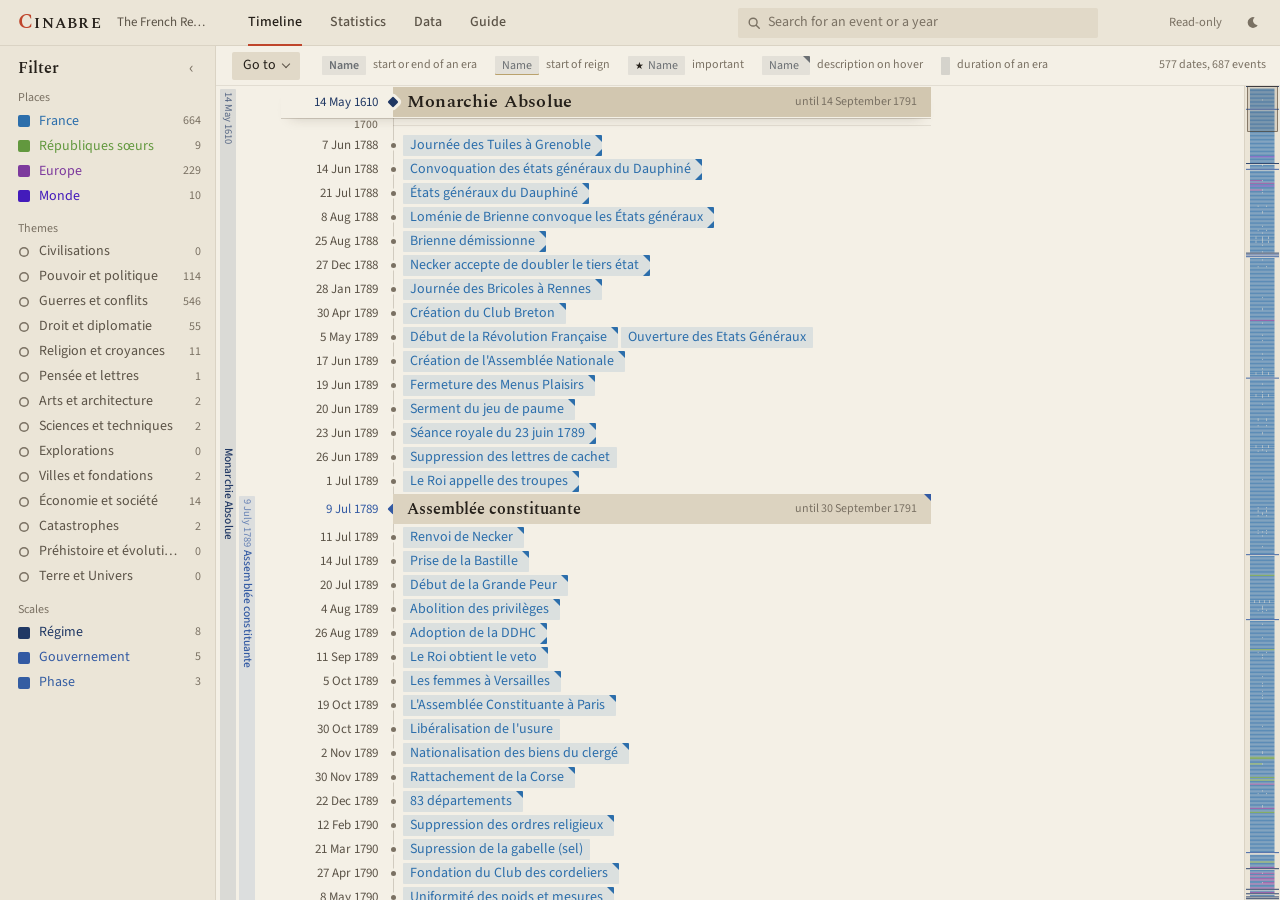
==== commit dcc93507: "Lieux sur deux niveaux, copie en JSON, filtre propre à chaque frise - un lieu peut être rangé dans u" ====
--- a/demo/en/revolution.html
+++ b/demo/en/revolution.html
@@ -330,8 +330,21 @@
 .pg-item i { flex: none; width: 12px; height: 12px; border-radius: 2px; background: var(--ct); }
 .pg-item .nom { overflow: hidden; text-overflow: ellipsis; white-space: nowrap; }
 .pg-item .n { margin-left: auto; padding-left: 8px; font-size: 12px; color: var(--texte-3); font-variant-numeric: tabular-nums; }
-.filtre-actif .pg-item:not(.choisi) { opacity: 0.35; }
+.filtre-actif .pg-item:not(.choisi, .inclus) { opacity: 0.35; }
 .pg-item.choisi { background: color-mix(in srgb, var(--ct) 13%, transparent); font-weight: 600; }
+/* Sous-lieux : en retrait sous leur lieu ; « inclus » quand leur lieu est coché */
+.pg-item.sous { padding-left: 26px; }
+.pg-item.sous i { width: 9px; height: 9px; margin: 0 1.5px; }
+.pg-item.inclus { background: color-mix(in srgb, var(--ct) 6%, transparent); }
+/* Sous-lieux repliés (Réglages) : une flèche devant chaque lieu qui en a */
+.pg-item.pli { padding-left: 22px; }
+.pg-item.pli.sous { padding-left: 38px; }
+.pg-parent { position: relative; }
+.pg-pli {
+  position: absolute; left: 2px; top: 3px; z-index: 1; width: 18px; height: 19px; padding: 0;
+  background: none; border: 0; border-radius: 2px; color: var(--texte-2); font-size: 12px; line-height: 19px; cursor: pointer;
+}
+.pg-pli:hover { color: var(--texte); background: var(--ardoise-2); }
 /* Thèmes : neutres (la couleur reste aux lieux), rond creux, plein quand le thème est choisi */
 .pg-item.theme { --ct: var(--texte-2); color: var(--texte-2); }
 .pg-item.theme:hover { color: var(--texte); }
@@ -670,6 +683,7 @@
 .puce-g { display: inline-flex; align-items: center; gap: 5px; margin-right: 10px; color: var(--ct); font-size: 13px; }
 .puce-g i { flex: none; width: 9px; height: 9px; border-radius: 1px; background: var(--ct); }
 .puce-g.aucun { color: var(--texte-3); }
+td.c-sous-lieu { padding-left: 26px; }
 .etiq { display: inline-block; margin-right: 4px; padding: 0 6px; border-radius: 1px; background: var(--ardoise-2); color: var(--texte-2); font-size: 11.5px; line-height: 18px; }
 .etiq.or { color: var(--or); background: color-mix(in srgb, var(--or) 13%, transparent); }
 .etiq.alerte { color: var(--accent); background: color-mix(in srgb, var(--accent) 13%, transparent); }
@@ -765,6 +779,14 @@
 .dn-source-ligne input { flex: 1; }
 .dn-source textarea { font-style: italic; }
 
+/* JSON d'un élément (repliable), pour le copier dans une autre frise */
+.dn-json summary { width: fit-content; font-size: 12.5px; color: var(--texte-2); cursor: pointer; }
+.dn-json summary:hover { color: var(--texte); }
+.dn-json summary em { font-style: normal; margin-left: 6px; color: var(--texte-3); }
+.dn-json[open] summary { margin-bottom: 6px; }
+.dn-json textarea { width: 100%; line-height: 1.5; white-space: pre; overflow-x: auto; font-size: 13px; }
+.dn-json .dn-aide { display: block; margin: 4px 0; }
+
 /* Ajout en série */
 .dn-panneau.large { width: 580px; }
 .dn-aide-lot p { margin: 0 0 4px; }
@@ -989,8 +1011,8 @@
 }
 
 </style>
-  <script type="application/json" id="cinabre-donnees" data-exporte-le="2026-09-30" data-langue="en">{"version":1,"titre":"The French Revolution","reglages":{"rappel":"continu","stats":{"plages":[{"debut":1789,"fin":1815,"pas":1}]}},"groupes":{"France":{"couleur":"#5B9BD5","type":"lieu","description":"La France, de la fin de la monarchie absolue à la monarchie de Juillet."},"Républiques sœurs":{"couleur":"#A9D18E","type":"lieu","description":"Républiques établies par la France révolutionnaire lors de ses conquêtes, États satellites de la République française (1795-1806)."},"Europe":{"couleur":"#C9A0DC","type":"lieu","description":"Conflits et insurrections d'Europe où la France n'est pas le belligérant principal."},"Monde":{"couleur":"#B098F8","type":"lieu","description":"Ce qu'il se passe ailleurs dans le monde en lien avec la Révolution"},"Régime":{"couleur":"#203864","type":"echelle","description":"Les régimes politiques successifs : monarchies, républiques, empire."},"Gouvernement":{"couleur":"#8FAADC","type":"echelle","description":"Les formes de gouvernement à l'intérieur d'un régime (Convention, Directoire, Consulat)."},"Phase":{"couleur":"#B4C7E7","type":"echelle","description":"Les phases de la Convention nationale : girondine, montagnarde, thermidorienne."}},"themes":{"Civilisations":{"description":"Naissance, apogée et déclin des civilisations et des grandes périodes culturelles."},"Pouvoir et politique":{"description":"Règnes, dynasties, empires et changements de régime : qui gouverne, et comment."},"Guerres et conflits":{"description":"Batailles, conquêtes, invasions, révoltes et guerres civiles."},"Droit et diplomatie":{"description":"Traités, alliances, lois, codes et constitutions."},"Religion et croyances":{"description":"Religions et cultes, leurs fondateurs, leurs institutions, leurs missions et leurs persécutions."},"Pensée et lettres":{"description":"Philosophes, historiens et écrivains, grandes œuvres écrites, invention de l'écriture."},"Arts et architecture":{"description":"Monuments, œuvres d'art et grands chantiers."},"Sciences et techniques":{"description":"Inventions, découvertes et savoir-faire."},"Explorations":{"description":"Voyages, expéditions et découvertes géographiques."},"Villes et fondations":{"description":"Fondations de villes et de colonies, capitales, vie des grandes cités."},"Économie et société":{"description":"Commerce, agriculture, esclavage, population et vie quotidienne."},"Catastrophes":{"description":"Épidémies, incendies, séismes et famines."},"Préhistoire et évolution":{"description":"L'histoire du vivant et de l'humanité avant l'écriture."},"Terre et Univers":{"description":"L'histoire du cosmos et de la planète : formation, climats, glaciations et grandes extinctions."}},"periodes":[{"label":"Monarchie Absolue","type":"section","groupes":["Régime"],"sous_titre":null,"debut":"14 mai 1610","debut_annee":1610,"debut_mois":5,"debut_jour":14,"fin":"14 septembre 1791","fin_annee":1791,"fin_mois":9,"fin_jour":14,"debut_deduit":false,"regne":false,"comment":null,"themes":["Pouvoir et politique"]},{"label":"Monarchie Constitutionnelle","type":"section","groupes":["Régime"],"sous_titre":null,"debut":"14 septembre 1791","debut_annee":1791,"debut_mois":9,"debut_jour":14,"fin":"21 septembre 1792","fin_annee":1792,"fin_mois":9,"fin_jour":21,"debut_deduit":false,"regne":false,"comment":null,"themes":["Pouvoir et politique"]},{"label":"Première République","type":"section","groupes":["Régime"],"sous_titre":null,"debut":"21 septembre 1792","debut_annee":1792,"debut_mois":9,"debut_jour":21,"fin":"18 mai 1804","fin_annee":1804,"fin_mois":5,"fin_jour":18,"debut_deduit":false,"regne":false,"comment":null,"themes":["Pouvoir et politique"]},{"label":"Convention Nationale","type":"section","groupes":["Gouvernement"],"sous_titre":null,"debut":"21 septembre 1792","debut_annee":1792,"debut_mois":9,"debut_jour":21,"fin":"26 octobre 1795","fin_annee":1795,"fin_mois":10,"fin_jour":26,"debut_deduit":false,"regne":false,"comment":null,"themes":["Pouvoir et politique"]},{"label":"Directoire","type":"section","groupes":["Gouvernement"],"sous_titre":null,"debut":"26 octobre 1795","debut_annee":1795,"debut_mois":10,"debut_jour":26,"fin":"9 novembre 1799","fin_annee":1799,"fin_mois":11,"fin_jour":9,"debut_deduit":false,"regne":false,"comment":null,"sources":[{"titre":"Wikipédia, Chronologie de la Révolution française","lien":"https://fr.wikipedia.org/wiki/Chronologie_de_la_Révolution_française#Directoire_(1795-1798)_et_Première_Coalition"}],"themes":["Pouvoir et politique"]},{"label":"Consulat","type":"section","groupes":["Gouvernement"],"sous_titre":null,"debut":"9 novembre 1799","debut_annee":1799,"debut_mois":11,"debut_jour":9,"fin":"18 mai 1804","fin_annee":1804,"fin_mois":5,"fin_jour":18,"debut_deduit":false,"regne":false,"comment":null,"themes":["Pouvoir et politique"]},{"label":"Premier Empire","type":"section","groupes":["Régime"],"sous_titre":null,"debut":"18 mai 1804","debut_annee":1804,"debut_mois":5,"debut_jour":18,"fin":"4 avril 1814","fin_annee":1814,"fin_mois":4,"fin_jour":4,"debut_deduit":false,"regne":false,"comment":null,"themes":["Pouvoir et politique"]},{"label":"Première Restauration","type":"section","groupes":["Régime"],"sous_titre":null,"debut":"6 avril 1814","debut_annee":1814,"debut_mois":4,"debut_jour":6,"fin":"20 mars 1815","fin_annee":1815,"fin_mois":3,"fin_jour":20,"debut_deduit":false,"regne":false,"comment":null,"themes":["Pouvoir et politique"]},{"label":"Cent-Jours","type":"section","groupes":["Régime"],"sous_titre":null,"debut":"20 mars 1815","debut_annee":1815,"debut_mois":3,"debut_jour":20,"fin":"7 juillet 1815","fin_annee":1815,"fin_mois":7,"fin_jour":7,"debut_deduit":false,"regne":false,"comment":null,"themes":["Pouvoir et politique"]},{"label":"Seconde Restauration","type":"section","groupes":["Régime"],"sous_titre":null,"debut":"8 juillet 1815","debut_annee":1815,"debut_mois":7,"debut_jour":8,"fin":"2 août 1830","fin_annee":1830,"fin_mois":8,"fin_jour":2,"debut_deduit":false,"regne":false,"comment":null,"themes":["Pouvoir et politique"]},{"label":"Monarchie de Juillet","type":"section","groupes":["Régime"],"sous_titre":null,"debut":"9 août 1830","debut_annee":1830,"debut_mois":8,"debut_jour":9,"fin":"24 février 1848","fin_annee":1848,"fin_mois":2,"fin_jour":24,"debut_deduit":false,"regne":false,"comment":null,"themes":["Pouvoir et politique"]},{"label":"République batave","type":"epoque","groupes":["Républiques sœurs"],"sous_titre":null,"debut":"19 janvier 1795","debut_annee":1795,"debut_mois":1,"debut_jour":19,"fin":"1802","fin_annee":1802,"debut_deduit":false,"regne":false,"comment":"Succède aux Provinces-Unies après l'intervention française de 1795. Fondée avec un soutien populaire, elle devient un État client de la France, dirigé tour à tour par différentes factions.","sources":[{"titre":"Wikipédia","lien":"https://fr.wikipedia.org/wiki/République_batave"}],"themes":["Pouvoir et politique"]},{"label":"République helvétique","type":"epoque","groupes":["Républiques sœurs"],"sous_titre":null,"debut":"12 avril 1798","debut_annee":1798,"debut_mois":4,"debut_jour":12,"fin":"10 mars 1803","fin_annee":1803,"fin_mois":3,"fin_jour":10,"debut_deduit":false,"regne":false,"comment":"La Confédération des cantons suisses devient une république unitaire et centralisée, imposée par la France : fin de l'Ancien Régime en Suisse et début de la modernisation politique du pays. Les anciens territoires sujets deviennent des cantons égaux ; l'accueil est très inégal selon les régions.","sources":[{"titre":"Wikipédia","lien":"https://fr.wikipedia.org/wiki/République_helvétique"}],"themes":["Pouvoir et politique"]},{"label":"République cisalpine","type":"epoque","groupes":["Républiques sœurs"],"sous_titre":null,"debut":"27 juin 1797","debut_annee":1797,"debut_mois":6,"debut_jour":27,"fin":"29 avril 1799","fin_annee":1799,"fin_mois":4,"fin_jour":29,"debut_deduit":false,"regne":false,"comment":"Créée par Bonaparte en réunissant deux républiques sœurs qu'il avait fondées auparavant. Interrompue par l'occupation austro-russe.","sources":[{"titre":"Wikipédia","lien":"https://fr.wikipedia.org/wiki/République_cisalpine"}],"themes":["Pouvoir et politique"]},{"label":"République cisalpine","type":"epoque","groupes":["Républiques sœurs"],"sous_titre":"rétablie","debut":"3 juin 1800","debut_annee":1800,"debut_mois":6,"debut_jour":3,"fin":"26 janvier 1802","fin_annee":1802,"fin_mois":1,"fin_jour":26,"debut_deduit":false,"regne":false,"comment":"Rétablie après Marengo ; le 26 janvier 1802, elle prend le nom de République italienne, transformée en royaume en 1805.","sources":[{"titre":"Wikipédia","lien":"https://fr.wikipedia.org/wiki/République_cisalpine"}],"themes":["Pouvoir et politique"]},{"label":"République romaine","type":"epoque","groupes":["Républiques sœurs"],"sous_titre":null,"debut":"15 février 1798","debut_annee":1798,"debut_mois":2,"debut_jour":15,"fin":"27 septembre 1799","fin_annee":1799,"fin_mois":9,"fin_jour":27,"debut_deduit":false,"regne":false,"comment":"République associée à la France révolutionnaire, établie après l'invasion française des États pontificaux et l'expulsion du pape Pie VI.","sources":[{"titre":"Wikipédia","lien":"https://fr.wikipedia.org/wiki/République_romaine_(1798)"}],"themes":["Pouvoir et politique"]},{"label":"République cisrhénane","type":"epoque","groupes":["Républiques sœurs"],"sous_titre":null,"debut":"5 septembre 1797","debut_annee":1797,"debut_mois":9,"debut_jour":5,"fin":"1802","fin_annee":1802,"debut_deduit":false,"regne":false,"comment":"République sœur fondée par le Directoire sur la rive gauche du Rhin, puis incorporée à la France à la suite du traité de Lunéville.","sources":[{"titre":"Wikipédia","lien":"https://fr.wikipedia.org/wiki/République_cisrhénane"}],"themes":["Pouvoir et politique"]},{"label":"République ligurienne","type":"epoque","groupes":["Républiques sœurs"],"sous_titre":null,"debut":"14 juin 1797","debut_annee":1797,"debut_mois":6,"debut_jour":14,"fin":"1805","fin_annee":1805,"debut_deduit":false,"regne":false,"comment":"Succède à la République de Gênes, sur le modèle du Directoire, en république sœur alliée à la France. Annexée par l'Empire français en 1805.","sources":[{"titre":"Wikipédia","lien":"https://fr.wikipedia.org/wiki/République_ligurienne"}],"themes":["Pouvoir et politique"]},{"label":"République parthénopéenne","type":"epoque","groupes":["Républiques sœurs"],"sous_titre":null,"debut":"21 janvier 1799","debut_annee":1799,"debut_mois":1,"debut_jour":21,"fin":"24 juin 1799","fin_annee":1799,"fin_mois":6,"fin_jour":24,"debut_deduit":false,"regne":false,"comment":"République sœur proclamée à Naples après la victoire française. Le roi s'enfuit sur un navire britannique mais recouvre son trône cinq mois plus tard, mettant fin à l'éphémère république.","sources":[{"titre":"Wikipédia","lien":"https://fr.wikipedia.org/wiki/République_parthénopéenne"}],"themes":["Pouvoir et politique"]},{"label":"République d'Alba","type":"epoque","groupes":["Républiques sœurs"],"sous_titre":null,"debut":"25 avril 1796","debut_annee":1796,"debut_mois":4,"debut_jour":25,"fin":"28 avril 1796","fin_annee":1796,"fin_mois":4,"fin_jour":28,"debut_deduit":false,"regne":false,"comment":"État éphémère proclamé à Alba, en Piémont, pendant la campagne d'Italie de Bonaparte ; il disparaît trois jours plus tard avec l'armistice de Cherasco.","sources":[{"titre":"Wikipédia","lien":"https://fr.wikipedia.org/wiki/République_d'Alba"}],"themes":["Pouvoir et politique"]},{"label":"Assemblée constituante","type":"section","groupes":["Gouvernement"],"sous_titre":null,"debut":"9 juillet 1789","debut_annee":1789,"debut_mois":7,"debut_jour":9,"fin":"30 septembre 1791","fin_annee":1791,"fin_mois":9,"fin_jour":30,"debut_deduit":false,"regne":false,"comment":"Les États généraux devenus Assemblée nationale se proclament constituants : abolition des privilèges, Déclaration des droits de l'homme et du citoyen, puis Constitution de 1791.","sources":[{"titre":"Wikipédia, Chronologie de la Révolution française","lien":"https://fr.wikipedia.org/wiki/Chronologie_de_la_Révolution_française#Constituante_(1789-1791)"}],"themes":["Pouvoir et politique"]},{"label":"Assemblée législative","type":"section","groupes":["Gouvernement"],"sous_titre":null,"debut":"1er octobre 1791","debut_annee":1791,"debut_mois":10,"debut_jour":1,"fin":"20 septembre 1792","fin_annee":1792,"fin_mois":9,"fin_jour":20,"debut_deduit":false,"regne":false,"comment":"L’Assemblée nationale législative est la première représentation nationale française de « type moderne » élue entre le 29 août et le 5 septembre 1791, par suffrage censitaire masculin. Elle se réunit dans la salle du Manège le 1er octobre 1791 après la révision puis la promulgation de la première Constitution dite « Constitution de 1791 ». Le Corps législatif a la charge de mettre en œuvre cette Constitution dans une société en pleine mutation","sources":[{"titre":"Wikipédia, Chronologie de la Révolution française","lien":"https://fr.wikipedia.org/wiki/Chronologie_de_la_Révolution_française#Législative_(1791-1792)_et_Première_Coalition"}],"themes":["Pouvoir et politique"]},{"label":"Convention girondine","type":"section","groupes":["Phase"],"sous_titre":null,"debut":"21 septembre 1792","debut_annee":1792,"debut_mois":9,"debut_jour":21,"fin":"2 juin 1793","fin_annee":1793,"fin_mois":6,"fin_jour":2,"debut_deduit":false,"regne":false,"comment":"La Convention dominée par les Girondins : proclamation de la République, procès et exécution de Louis XVI, entrée en guerre contre l'Europe. Elle s'achève avec l'arrestation des chefs girondins.","sources":[{"titre":"Wikipédia, Chronologie de la Révolution française","lien":"https://fr.wikipedia.org/wiki/Chronologie_de_la_Révolution_française#Convention_girondine_(1792-1793)_et_Première_Coalition"}],"themes":["Pouvoir et politique"]},{"label":"Convention montagnarde","type":"section","groupes":["Phase"],"sous_titre":null,"debut":"2 juin 1793","debut_annee":1793,"debut_mois":6,"debut_jour":2,"fin":"27 juillet 1794","fin_annee":1794,"fin_mois":7,"fin_jour":27,"debut_deduit":false,"regne":false,"comment":"La Convention dominée par les Montagnards et le Comité de salut public : gouvernement révolutionnaire et Terreur, jusqu'à la chute de Robespierre le 9 thermidor an II.","sources":[{"titre":"Wikipédia, Chronologie de la Révolution française","lien":"https://fr.wikipedia.org/wiki/Chronologie_de_la_Révolution_française#Convention_montagnarde_(1793-1794)_et_Première_Coalition"}],"themes":["Pouvoir et politique"]},{"label":"Convention thermidorienne","type":"section","groupes":["Phase"],"sous_titre":null,"debut":"27 juillet 1794","debut_annee":1794,"debut_mois":7,"debut_jour":27,"fin":"26 octobre 1795","fin_annee":1795,"fin_mois":10,"fin_jour":26,"debut_deduit":false,"regne":false,"comment":"Après la chute de Robespierre, fin de la Terreur et réaction thermidorienne ; la Constitution de l'an III fonde le Directoire.","sources":[{"titre":"Wikipédia, Chronologie de la Révolution française","lien":"https://fr.wikipedia.org/wiki/Chronologie_de_la_Révolution_française#Convention_thermidorienne_(1794-1795)_et_Première_Coalition"}],"themes":["Pouvoir et politique"]},{"label":"Guerre de la Première Coalition","type":"epoque","groupes":["Europe","France"],"sous_titre":null,"debut":"20 avril 1792","debut_annee":1792,"debut_mois":4,"debut_jour":20,"fin":"18 octobre 1797","fin_annee":1797,"fin_mois":10,"fin_jour":18,"debut_deduit":false,"regne":false,"comment":"Le Saint-Empire et le Royaume de Prusse s'allient avec d'autres puissances Européennes pour défaire la Révolution : les coalisés perdront 80 000 hommes\n\nLes monarchies européennes contre la France révolutionnaire, de la déclaration de guerre à l'Autriche au traité de Campo-Formio.","sources":[{"titre":"Wikipédia","lien":"https://fr.wikipedia.org/wiki/Guerre_de_la_première_coalition"}],"themes":["Guerres et conflits"]},{"label":"Guerre de la Deuxième Coalition","type":"epoque","groupes":["Europe","France"],"sous_titre":null,"debut":"29 novembre 1798","debut_annee":1798,"debut_mois":11,"debut_jour":29,"fin":"25 mars 1802","fin_annee":1802,"fin_mois":3,"fin_jour":25,"debut_deduit":false,"regne":false,"comment":"Nouvelle coalition autour de la Grande-Bretagne, de l'Autriche et de la Russie ; elle prend fin avec les traités de Lunéville (1801) et d'Amiens.","sources":[{"titre":"Wikipédia","lien":"https://fr.wikipedia.org/wiki/Guerre_de_la_deuxième_coalition"}],"themes":["Guerres et conflits"]},{"label":"Guerre de la Troisième Coalition","type":"epoque","groupes":["France"],"sous_titre":null,"debut":"11 avril 1805","debut_annee":1805,"debut_mois":4,"debut_jour":11,"fin":"18 juillet 1806","fin_annee":1806,"fin_mois":7,"fin_jour":18,"debut_deduit":false,"regne":false,"comment":"Coalition de la Grande-Bretagne, de l'Autriche et de la Russie contre l'Empire : Trafalgar, Ulm, Austerlitz, traité de Presbourg.","sources":[{"titre":"Wikipédia","lien":"https://fr.wikipedia.org/wiki/Guerre_de_la_Troisième_Coalition"}],"themes":["Guerres et conflits"]},{"label":"Guerre de la Quatrième Coalition","type":"epoque","groupes":["France"],"sous_titre":null,"debut":"9 octobre 1806","debut_annee":1806,"debut_mois":10,"debut_jour":9,"fin":"9 juillet 1807","fin_annee":1807,"fin_mois":7,"fin_jour":9,"debut_deduit":false,"regne":false,"comment":"La Prusse et la Russie contre Napoléon : Iéna, Auerstaedt, Eylau, Friedland, traités de Tilsit.","sources":[{"titre":"Wikipédia","lien":"https://fr.wikipedia.org/wiki/Guerre_de_la_Quatrième_Coalition"}],"themes":["Guerres et conflits"]},{"label":"Guerre de la Cinquième Coalition","type":"epoque","groupes":["France"],"sous_titre":null,"debut":"10 avril 1809","debut_annee":1809,"debut_mois":4,"debut_jour":10,"fin":"14 octobre 1809","fin_annee":1809,"fin_mois":10,"fin_jour":14,"debut_deduit":false,"regne":false,"comment":"L'Autriche, alliée à la Grande-Bretagne, contre Napoléon : Essling, Wagram, traité de Schönbrunn.","sources":[{"titre":"Wikipédia","lien":"https://fr.wikipedia.org/wiki/Guerre_de_la_cinquième_coalition"}],"themes":["Guerres et conflits"]},{"label":"Campagne de Russie","type":"epoque","groupes":["France"],"sous_titre":null,"debut":"24 juin 1812","debut_annee":1812,"debut_mois":6,"debut_jour":24,"fin":"30 décembre 1812","fin_annee":1812,"fin_mois":12,"fin_jour":30,"debut_deduit":false,"regne":false,"comment":"Invasion de la Russie par la Grande Armée : la Moskova, Moscou, puis la retraite et la Bérézina.","sources":[{"titre":"Wikipédia","lien":"https://fr.wikipedia.org/wiki/Campagne_de_Russie"}],"themes":["Guerres et conflits"]},{"label":"Guerre de la Sixième Coalition","type":"epoque","groupes":["France"],"sous_titre":null,"debut":"3 mars 1813","debut_annee":1813,"debut_mois":3,"debut_jour":3,"fin":"30 mai 1814","fin_annee":1814,"fin_mois":5,"fin_jour":30,"debut_deduit":false,"regne":false,"comment":"Après la retraite de Russie, l'Europe coalisée contre Napoléon : Leipzig, campagne de France, abdication et traité de Paris.","sources":[{"titre":"Wikipédia","lien":"https://fr.wikipedia.org/wiki/Guerre_de_la_Sixième_Coalition"}],"themes":["Guerres et conflits"]},{"label":"Guerre de la Septième Coalition","type":"epoque","groupes":["France"],"sous_titre":null,"debut":"13 mars 1815","debut_annee":1815,"debut_mois":3,"debut_jour":13,"fin":"20 novembre 1815","fin_annee":1815,"fin_mois":11,"fin_jour":20,"debut_deduit":false,"regne":false,"comment":"Pendant les Cent-Jours, l'Europe contre Napoléon revenu de l'île d'Elbe : Waterloo, seconde abdication, second traité de Paris.","sources":[{"titre":"Wikipédia","lien":"https://fr.wikipedia.org/wiki/Guerre_de_la_Septième_Coalition"}],"themes":["Guerres et conflits"]},{"label":"Guerre du Roussillon","type":"epoque","groupes":["France"],"sous_titre":null,"debut":"7 mars 1793","debut_annee":1793,"debut_mois":3,"debut_jour":7,"fin":"22 juillet 1795","fin_annee":1795,"fin_mois":7,"fin_jour":22,"debut_deduit":false,"regne":false,"comment":"Guerre entre la France et l'Espagne dans les Pyrénées, de la déclaration de guerre à la paix de Bâle.","sources":[{"titre":"Wikipédia","lien":"https://fr.wikipedia.org/wiki/Guerre_du_Roussillon"},{"titre":"Wikipédia, Chronologie de la Révolution française","lien":"https://fr.wikipedia.org/wiki/Chronologie_de_la_Révolution_française#Guerre_du_Roussillon_(1793-1795)"}],"themes":["Guerres et conflits"]},{"label":"Campagne d'Italie","type":"epoque","groupes":["France"],"sous_titre":"1796-1797","debut":"24 mars 1796","debut_annee":1796,"debut_mois":3,"debut_jour":24,"fin":"17 avril 1797","fin_annee":1797,"fin_mois":4,"fin_jour":17,"debut_deduit":false,"regne":false,"comment":"Bonaparte à la tête de l'armée d'Italie bat les Piémontais et les Autrichiens (Lodi, Arcole, Rivoli) jusqu'aux préliminaires de Leoben.","sources":[{"titre":"Wikipédia","lien":"https://fr.wikipedia.org/wiki/Campagne_d'Italie_(1796-1797)"},{"titre":"Wikipédia, Chronologie de la Révolution française","lien":"https://fr.wikipedia.org/wiki/Chronologie_de_la_Révolution_française#Campagne_d'Italie_(1796-1797)"}],"themes":["Guerres et conflits"]},{"label":"Expédition d'Irlande","type":"epoque","groupes":["France"],"sous_titre":"1796","debut":"15 décembre 1796","debut_annee":1796,"debut_mois":12,"debut_jour":15,"fin":"30 décembre 1796","fin_annee":1796,"fin_mois":12,"fin_jour":30,"debut_deduit":false,"regne":false,"comment":"Tentative de débarquement français en Irlande pour soutenir les Irlandais unis, dispersée par la tempête dans la baie de Bantry.","sources":[{"titre":"Wikipédia","lien":"https://fr.wikipedia.org/wiki/Expédition_d'Irlande_(1796)"},{"titre":"Wikipédia, Chronologie de la Révolution française","lien":"https://fr.wikipedia.org/wiki/Chronologie_de_la_Révolution_française#Expéditions_d'Irlande_de_1796_et_1798"}],"themes":["Guerres et conflits"]},{"label":"Expédition d'Irlande","type":"epoque","groupes":["France"],"sous_titre":"1798","debut":"22 août 1798","debut_annee":1798,"debut_mois":8,"debut_jour":22,"fin":"12 octobre 1798","fin_annee":1798,"fin_mois":10,"fin_jour":12,"debut_deduit":false,"regne":false,"comment":"Débarquement français en Irlande pour soutenir la rébellion de 1798 ; il échoue après la bataille de Ballinamuck.","sources":[{"titre":"Wikipédia","lien":"https://fr.wikipedia.org/wiki/Expédition_d'Irlande_(1798)"},{"titre":"Wikipédia, Chronologie de la Révolution française","lien":"https://fr.wikipedia.org/wiki/Chronologie_de_la_Révolution_française#Expéditions_d'Irlande_de_1796_et_1798"}],"themes":["Guerres et conflits"]},{"label":"Campagne d'Égypte","type":"epoque","groupes":["France"],"sous_titre":null,"debut":"19 mai 1798","debut_annee":1798,"debut_mois":5,"debut_jour":19,"fin":"septembre 1801","fin_annee":1801,"fin_mois":9,"debut_deduit":false,"regne":false,"comment":"Expédition de Bonaparte en Égypte et en Syrie : bataille des Pyramides, défaite navale d'Aboukir ; l'armée d'Orient capitule en 1801.","sources":[{"titre":"Wikipédia","lien":"https://fr.wikipedia.org/wiki/Campagne_d'Égypte"},{"titre":"Wikipédia, Chronologie de la Révolution française","lien":"https://fr.wikipedia.org/wiki/Chronologie_de_la_Révolution_française#Campagne_d'Égypte"}],"themes":["Guerres et conflits"]},{"label":"Campagne d'Italie","type":"epoque","groupes":["France"],"sous_titre":"1799-1801","debut":"1799","debut_annee":1799,"fin":"1801","fin_annee":1801,"debut_deduit":false,"regne":false,"comment":"Guerre en Italie pendant la Deuxième Coalition : reconquête austro-russe de 1799, puis Marengo (1800) et la paix de Lunéville.","sources":[{"titre":"Wikipédia","lien":"https://fr.wikipedia.org/wiki/Campagne_d'Italie_(1799-1800)"},{"titre":"Wikipédia, Chronologie de la Révolution française","lien":"https://fr.wikipedia.org/wiki/Chronologie_de_la_Révolution_française#Campagne_d'Italie_(1799-1801)"}],"themes":["Guerres et conflits"]},{"label":"Révolution haïtienne","type":"epoque","groupes":["France"],"sous_titre":null,"debut":"22 août 1791","debut_annee":1791,"debut_mois":8,"debut_jour":22,"fin":"1er janvier 1804","fin_annee":1804,"fin_mois":1,"fin_jour":1,"debut_deduit":false,"regne":false,"comment":"Révolte des esclaves de Saint-Domingue, qui aboutit à l'indépendance d'Haïti.","sources":[{"titre":"Wikipédia","lien":"https://fr.wikipedia.org/wiki/Révolution_haïtienne"}],"themes":["Guerres et conflits"]},{"label":"Invasion française de la Suisse","type":"epoque","groupes":["France"],"sous_titre":null,"debut":"1798","debut_annee":1798,"fin":"1798","fin_annee":1798,"debut_deduit":false,"regne":false,"comment":"Les armées du Directoire envahissent la Confédération suisse, qui devient la République helvétique.","sources":[{"titre":"Wikipédia","lien":"https://fr.wikipedia.org/wiki/Invasions_françaises_de_la_Suisse_en_1792_et_1798"}],"themes":["Guerres et conflits"]},{"label":"Quasi-guerre","type":"epoque","groupes":["France"],"sous_titre":null,"debut":"7 juillet 1798","debut_annee":1798,"debut_mois":7,"debut_jour":7,"fin":"30 septembre 1800","fin_annee":1800,"fin_mois":9,"fin_jour":30,"debut_deduit":false,"regne":false,"comment":"Guerre navale non déclarée entre la France et les États-Unis, close par la convention de Mortefontaine.","sources":[{"titre":"Wikipédia","lien":"https://fr.wikipedia.org/wiki/Quasi-guerre"}],"themes":["Guerres et conflits"]},{"label":"Guerre des Oranges","type":"epoque","groupes":["Europe"],"sous_titre":null,"debut":"20 mai 1801","debut_annee":1801,"debut_mois":5,"debut_jour":20,"fin":"9 juin 1801","fin_annee":1801,"fin_mois":6,"fin_jour":9,"debut_deduit":false,"regne":false,"comment":"Brève guerre de l'Espagne, poussée par la France, contre le Portugal.","sources":[{"titre":"Wikipédia","lien":"https://fr.wikipedia.org/wiki/Guerre_des_Oranges"}],"themes":["Guerres et conflits"]},{"label":"Guerre russo-turque","type":"epoque","groupes":["Europe"],"sous_titre":null,"debut":"1806","debut_annee":1806,"fin":"1812","fin_annee":1812,"debut_deduit":false,"regne":false,"comment":"Guerre entre l'Empire russe et l'Empire ottoman, conclue par le traité de Bucarest.","sources":[{"titre":"Wikipédia","lien":"https://fr.wikipedia.org/wiki/Guerre_russo-turque_de_1806-1812"}],"themes":["Guerres et conflits"]},{"label":"Guerre anglo-turque","type":"epoque","groupes":["Europe"],"sous_titre":null,"debut":"1807","debut_annee":1807,"fin":"1809","fin_annee":1809,"debut_deduit":false,"regne":false,"comment":"Guerre entre la Grande-Bretagne et l'Empire ottoman, allié de la France.","sources":[{"titre":"Wikipédia","lien":"https://fr.wikipedia.org/wiki/Guerre_anglo-turque"}],"themes":["Guerres et conflits"]},{"label":"Guerre dano-suédoise","type":"epoque","groupes":["Europe"],"sous_titre":null,"debut":"14 mars 1808","debut_annee":1808,"debut_mois":3,"debut_jour":14,"fin":"10 décembre 1809","fin_annee":1809,"fin_mois":12,"fin_jour":10,"debut_deduit":false,"regne":false,"comment":"Guerre entre le Danemark-Norvège, allié de Napoléon, et la Suède.","sources":[{"titre":"Wikipédia","lien":"https://fr.wikipedia.org/wiki/Guerre_dano-suédoise_(1808-1809)"}],"themes":["Guerres et conflits"]},{"label":"Guerre de Finlande","type":"epoque","groupes":["Europe"],"sous_titre":null,"debut":"février 1808","debut_annee":1808,"debut_mois":2,"fin":"septembre 1809","fin_annee":1809,"fin_mois":9,"debut_deduit":false,"regne":false,"comment":"Guerre entre la Suède et la Russie, qui perd à la Suède la Finlande, devenue grand-duché russe.","sources":[{"titre":"Wikipédia","lien":"https://fr.wikipedia.org/wiki/Guerre_de_Finlande"}],"themes":["Guerres et conflits"]},{"label":"Guerre d'indépendance espagnole","type":"epoque","groupes":["France"],"sous_titre":null,"debut":"1808","debut_annee":1808,"fin":"1814","fin_annee":1814,"debut_deduit":false,"regne":false,"comment":"Soulèvement de l'Espagne contre l'occupation napoléonienne, soutenu par la Grande-Bretagne et le Portugal.","sources":[{"titre":"Wikipédia","lien":"https://fr.wikipedia.org/wiki/Guerre_d'indépendance_espagnole"}],"themes":["Guerres et conflits"]},{"label":"Guerre austro-polonaise","type":"epoque","groupes":["Europe"],"sous_titre":null,"debut":"10 avril 1809","debut_annee":1809,"debut_mois":4,"debut_jour":10,"fin":"14 octobre 1809","fin_annee":1809,"fin_mois":10,"fin_jour":14,"debut_deduit":false,"regne":false,"comment":"Le duché de Varsovie contre l'Autriche, pendant la Cinquième Coalition.","sources":[{"titre":"Wikipédia","lien":"https://fr.wikipedia.org/wiki/Guerre_austro-polonaise"}],"themes":["Guerres et conflits"]},{"label":"Guerre anglo-suédoise","type":"epoque","groupes":["Europe"],"sous_titre":null,"debut":"17 novembre 1810","debut_annee":1810,"debut_mois":11,"debut_jour":17,"fin":"18 juillet 1812","fin_annee":1812,"fin_mois":7,"fin_jour":18,"debut_deduit":false,"regne":false,"comment":"Guerre déclarée par la Suède à la Grande-Bretagne sous la pression de Napoléon, restée presque sans combats.","sources":[{"titre":"Wikipédia","lien":"https://fr.wikipedia.org/wiki/Guerre_anglo-suédoise"}],"themes":["Guerres et conflits"]},{"label":"Guerre suédo-norvégienne","type":"epoque","groupes":["Europe"],"sous_titre":null,"debut":"1814","debut_annee":1814,"fin":"1814","fin_annee":1814,"debut_deduit":false,"regne":false,"comment":"La Suède impose à la Norvège l'union des deux couronnes.","sources":[{"titre":"Wikipédia","lien":"https://fr.wikipedia.org/wiki/Guerre_suédo-norvégienne"}],"themes":["Guerres et conflits"]},{"label":"Guerre napolitaine","type":"epoque","groupes":["Europe"],"sous_titre":null,"debut":"15 mars 1815","debut_annee":1815,"debut_mois":3,"debut_jour":15,"fin":"20 mai 1815","fin_annee":1815,"fin_mois":5,"fin_jour":20,"debut_deduit":false,"regne":false,"comment":"Murat, roi de Naples, contre l'Autriche pendant les Cent-Jours ; sa défaite ramène les Bourbons à Naples.","sources":[{"titre":"Wikipédia","lien":"https://fr.wikipedia.org/wiki/Guerre_napolitaine"}],"themes":["Guerres et conflits"]},{"label":"Première guerre de Vendée","type":"epoque","groupes":["France"],"sous_titre":null,"debut":"3 mars 1793","debut_annee":1793,"debut_mois":3,"debut_jour":3,"fin":"2 mai 1795","fin_annee":1795,"fin_mois":5,"fin_jour":2,"debut_deduit":false,"regne":false,"comment":"Les nombreux royalistes catholiques de Vendée se révoltent contre la levée en masse. La guerre de Vendée éclate dans l'Ouest de la France, les républicains (surnommés les « bleus ») aux royalistes (les « blancs ») entre 1793 et 1796, avec d'ultimes sursauts en 1799, 1815 et 1832.\nLes pertes sont de 30 000 morts côté républicain et 170 000 côté royaliste.","sources":[{"titre":"Wikipédia","lien":"https://fr.wikipedia.org/wiki/Guerre_de_Vendée"},{"titre":"Wikipédia, Chronologie de la Révolution française","lien":"https://fr.wikipedia.org/wiki/Chronologie_de_la_Révolution_française#Guerre_de_Vendée_et_Chouannerie"}],"themes":["Guerres et conflits"]},{"label":"Deuxième guerre de Vendée","type":"epoque","groupes":["France"],"sous_titre":null,"debut":"24 juin 1795","debut_annee":1795,"debut_mois":6,"debut_jour":24,"fin":"16 juillet 1796","fin_annee":1796,"fin_mois":7,"fin_jour":16,"debut_deduit":false,"regne":false,"comment":"Reprise de l'insurrection vendéenne après l'échec des traités de paix.","sources":[{"titre":"Wikipédia","lien":"https://fr.wikipedia.org/wiki/Guerre_de_Vendée"},{"titre":"Wikipédia, Chronologie de la Révolution française","lien":"https://fr.wikipedia.org/wiki/Chronologie_de_la_Révolution_française#Guerre_de_Vendée_et_Chouannerie"}],"themes":["Guerres et conflits"]},{"label":"Troisième guerre de Vendée","type":"epoque","groupes":["France"],"sous_titre":null,"debut":"15 octobre 1799","debut_annee":1799,"debut_mois":10,"debut_jour":15,"fin":"18 janvier 1800","fin_annee":1800,"fin_mois":1,"fin_jour":18,"debut_deduit":false,"regne":false,"comment":"Dernier soulèvement vendéen, sous le Consulat.","sources":[{"titre":"Wikipédia","lien":"https://fr.wikipedia.org/wiki/Guerre_de_Vendée"},{"titre":"Wikipédia, Chronologie de la Révolution française","lien":"https://fr.wikipedia.org/wiki/Chronologie_de_la_Révolution_française#Guerre_de_Vendée_et_Chouannerie"}],"themes":["Guerres et conflits"]},{"label":"Chouannerie","type":"epoque","groupes":["France"],"sous_titre":null,"debut":"mars 1793","debut_annee":1793,"debut_mois":3,"fin":"1800","fin_annee":1800,"debut_deduit":false,"regne":false,"comment":"Insurrection royaliste de l'ouest de la France (Bretagne, Maine, Normandie), au nord de la Loire.","sources":[{"titre":"Wikipédia","lien":"https://fr.wikipedia.org/wiki/Chouannerie"},{"titre":"Wikipédia, Chronologie de la Révolution française","lien":"https://fr.wikipedia.org/wiki/Chronologie_de_la_Révolution_française#Guerre_de_Vendée_et_Chouannerie"}],"themes":["Guerres et conflits"]},{"label":"Insurrections fédéralistes","type":"epoque","groupes":["France"],"sous_titre":null,"debut":"2 juin 1793","debut_annee":1793,"debut_mois":6,"debut_jour":2,"fin":"18 décembre 1793","fin_annee":1793,"fin_mois":12,"fin_jour":18,"debut_deduit":false,"regne":false,"comment":"Soulèvements de villes et départements (Lyon, Marseille, Bordeaux, Toulon…) contre la Convention après l'arrestation des Girondins.","sources":[{"titre":"Wikipédia","lien":"https://fr.wikipedia.org/wiki/Insurrections_fédéralistes"},{"titre":"Wikipédia, Chronologie de la Révolution française","lien":"https://fr.wikipedia.org/wiki/Chronologie_de_la_Révolution_française#Insurrections_fédéralistes_(1792-1793)"}],"themes":["Guerres et conflits"]},{"label":"Insurrections antifrançaises en Italie","type":"epoque","groupes":["France"],"sous_titre":null,"debut":"1796","debut_annee":1796,"fin":"1814","fin_annee":1814,"debut_deduit":false,"regne":false,"comment":"Révoltes populaires contre la présence française en Italie.","sources":[{"titre":"Wikipédia","lien":"https://fr.wikipedia.org/wiki/Insurrections_antifrançaises_en_Italie"}],"themes":["Guerres et conflits"]},{"label":"Rébellion irlandaise","type":"epoque","groupes":["Europe"],"sous_titre":null,"debut":"23 mai 1798","debut_annee":1798,"debut_mois":5,"debut_jour":23,"fin":"23 septembre 1798","fin_annee":1798,"fin_mois":9,"fin_jour":23,"debut_deduit":false,"regne":false,"comment":"Soulèvement des Irlandais unis contre la domination britannique.","sources":[{"titre":"Wikipédia","lien":"https://fr.wikipedia.org/wiki/Rébellion_irlandaise_de_1798"}],"themes":["Guerres et conflits"]},{"label":"Guerre des Paysans","type":"epoque","groupes":["France"],"sous_titre":null,"debut":"12 octobre 1798","debut_annee":1798,"debut_mois":10,"debut_jour":12,"fin":"5 décembre 1798","fin_annee":1798,"fin_mois":12,"fin_jour":5,"debut_deduit":false,"regne":false,"comment":"Soulèvement des campagnes de Belgique et du Luxembourg, alors françaises, contre la conscription.","sources":[{"titre":"Wikipédia","lien":"https://fr.wikipedia.org/wiki/Guerre_des_Paysans_(1798)"}],"themes":["Guerres et conflits"]},{"label":"Insurrection royaliste dans le Toulousain","type":"epoque","groupes":["France"],"sous_titre":null,"debut":"août 1799","debut_annee":1799,"debut_mois":8,"fin":"septembre 1799","fin_annee":1799,"fin_mois":9,"debut_deduit":false,"regne":false,"comment":"Soulèvement royaliste autour de Toulouse, rapidement écrasé.","sources":[{"titre":"Wikipédia","lien":"https://fr.wikipedia.org/wiki/Insurrection_royaliste_de_1799_dans_le_Toulousain"}],"themes":["Guerres et conflits"]},{"label":"Insurrection de Grande-Pologne","type":"epoque","groupes":["Europe"],"sous_titre":null,"debut":"1806","debut_annee":1806,"fin":"1806","fin_annee":1806,"debut_deduit":false,"regne":false,"comment":"Soulèvement des Polonais de Grande-Pologne contre la Prusse, à l'approche des armées françaises.","sources":[{"titre":"Wikipédia","lien":"https://fr.wikipedia.org/wiki/Insurrection_de_Grande-Pologne_(1806)"}],"themes":["Guerres et conflits"]},{"label":"Rébellion du Tyrol","type":"epoque","groupes":["France"],"sous_titre":null,"debut":"9 avril 1809","debut_annee":1809,"debut_mois":4,"debut_jour":9,"fin":"décembre 1809","fin_annee":1809,"fin_mois":12,"debut_deduit":false,"regne":false,"comment":"Les Tyroliens d'Andreas Hofer se soulèvent contre la Bavière, alliée de Napoléon.","sources":[{"titre":"Wikipédia","lien":"https://fr.wikipedia.org/wiki/Rébellion_du_Tyrol"}],"themes":["Guerres et conflits"]},{"label":"Guerre de Vendée et Chouannerie de 1815","type":"epoque","groupes":["France"],"sous_titre":null,"debut":"15 mai 1815","debut_annee":1815,"debut_mois":5,"debut_jour":15,"fin":"26 juin 1815","fin_annee":1815,"fin_mois":6,"fin_jour":26,"debut_deduit":false,"regne":false,"comment":"Nouveau soulèvement royaliste de l'Ouest pendant les Cent-Jours.","sources":[{"titre":"Wikipédia","lien":"https://fr.wikipedia.org/wiki/Guerre_de_Vendée_et_Chouannerie_de_1815"}],"themes":["Guerres et conflits"]},{"label":"Siège de Thionville","type":"epoque","groupes":["France"],"sous_titre":null,"debut":"24 août 1792","debut_annee":1792,"debut_mois":8,"debut_jour":24,"fin":"16 octobre 1792","fin_annee":1792,"fin_mois":10,"fin_jour":16,"debut_deduit":false,"regne":false,"comment":"Le siège de Thionville fut mis le 24 août 1792 par une armée coalisée de 20 000  Autrichiens et 16 000 émigrés français commandée par Frédéric Louis de Hohenlohe-Ingelfingen. La ville défendue par Georges Félix de Wimpffen tint tête aux coalisés pendant un mois jusqu'à ce que ces derniers lèvent le siège le 16 octobre.","sources":[{"titre":"Siège de Thionville (1792)","lien":"https://fr.wikipedia.org/wiki/Si%C3%A8ge_de_Thionville_(1792)"}],"themes":["Guerres et conflits"]},{"label":"Siège de Toulon","type":"epoque","groupes":["France"],"sous_titre":null,"debut":"septembre 1793","debut_annee":1793,"debut_mois":9,"fin":"décembre 1793","fin_annee":1793,"fin_mois":12,"debut_deduit":false,"regne":false,"comment":"Le siège de Toulon est un conflit militaire qui a lieu de septembre à décembre 1793, après que les royalistes se sont emparés de la ville et l'ont livrée aux Britanniques. Il oppose l'armée de la Première République française à ses ennemis coalisés.","sources":[{"titre":"Siège de Toulon (1793)","lien":"https://fr.wikipedia.org/wiki/Si%C3%A8ge_de_Toulon_(1793)"}],"themes":["Guerres et conflits"]},{"label":"Siège de Mayence","type":"epoque","groupes":["France"],"sous_titre":null,"debut":"10 avril 1793","debut_annee":1793,"debut_mois":4,"debut_jour":10,"fin":"29 juillet 1793","fin_annee":1793,"fin_mois":7,"fin_jour":29,"debut_deduit":false,"regne":false,"comment":"Le siège de Mayence a lieu du 10 avril au 23 juillet 1793, pendant la guerre de la première coalition. La ville fortifiée de Mayence, investie en septembre 1792 par les Français, est assiégée victorieusement par les Prussiens et les Autrichiens en juillet 1793.","sources":[{"titre":"Siège de Mayence (1793)","lien":"https://fr.wikipedia.org/wiki/Si%C3%A8ge_de_Mayence_(1793)"}],"themes":["Guerres et conflits"]},{"label":"Siège de Valenciennes (1793)","type":"epoque","groupes":["France"],"sous_titre":null,"debut":"25 mai 1793","debut_annee":1793,"debut_mois":5,"debut_jour":25,"fin":"27 juillet 1793","fin_annee":1793,"fin_mois":7,"fin_jour":27,"debut_deduit":false,"regne":false,"comment":"Le siège de Valenciennes eut lieu entre le 25 mai et 28 juillet 1793, pendant la campagne de Flandre de la guerre de la Première Coalition. La garnison française, commandée par Jean Henri Becays Ferrand, assiégée dans Valenciennes par une partie de l'armée du prince Frédéric Josias de Saxe-Cobourg-Saalfeld, commandée par le duc d'York tombe le 28 juillet.","sources":[{"titre":"Siège de Valenciennes (1793)","lien":"https://fr.wikipedia.org/wiki/Si%C3%A8ge_de_Valenciennes_(1793)"}],"themes":["Guerres et conflits"]},{"label":"Prise de la Martinique","type":"epoque","groupes":["France"],"sous_titre":null,"debut":"janvier 1794","debut_annee":1794,"debut_mois":1,"fin":"mars 1794","fin_annee":1794,"fin_mois":3,"debut_deduit":false,"regne":false,"comment":"La prise de la Martinique est un événement des guerres de la Révolution française. Une force amphibie commandée par l'amiral John Jervis, et soutenue par les planteurs français et les émigrés royalistes, conquiert la Martinique défendue par la garnison française du général Donatien-Marie-Joseph de Rochambeau.","sources":[{"titre":"Prise de la Martinique (1794)","lien":"https://fr.wikipedia.org/wiki/Prise_de_la_Martinique_(1794)"}],"themes":["Guerres et conflits"]},{"label":"Siège de Bastia","type":"epoque","groupes":["France"],"sous_titre":null,"debut":"4 avril 1794","debut_annee":1794,"debut_mois":4,"debut_jour":4,"fin":"19 mai 1794","fin_annee":1794,"fin_mois":5,"fin_jour":19,"debut_deduit":false,"regne":false,"comment":"Le siège de Bastia eut lieu en 1794, pendant les guerres de la Révolution française, lorsqu'un détachement britannique allié à des Corses assiégea la ville française de Bastia. Après six semaines de siège, la garnison capitula, manquant de fournitures par suite du blocus maintenu par la Royal Navy. Le siège se caractérisa par des différends constants entre le commandant de marine Samuel Hood et les officiers supérieurs de l'armée de terre.","sources":[{"titre":"Siège de Bastia","lien":"https://fr.wikipedia.org/wiki/Si%C3%A8ge_de_Bastia"}],"themes":["Guerres et conflits"]},{"label":"Siège du fort de Bellegarde","type":"epoque","groupes":["France"],"sous_titre":null,"debut":"23 mai 1793","debut_annee":1793,"debut_mois":5,"debut_jour":23,"fin":"24 juin 1793","fin_annee":1793,"fin_mois":6,"fin_jour":24,"debut_deduit":false,"regne":false,"comment":"Le siège du fort de Bellegarde débute le 23 mai 1793 (4 prairial de l'an I) et prend fin le 25 juin 1793 (7 messidor de l'an I) lorsque la garnison de la Première République, commandée par le colonel Bois-Brulé, remet le fort de Bellegarde à l'armée espagnole placée sous le commandement d'Antonio Ricardos. La capture de ce fort, situé sur une hauteur qui domine la ville frontière du Perthus, donne à l'Espagne la maîtrise d'une route importante des Pyrénées. Le siège se déroule pendant la guerre du Roussillon, qui fait partie des guerres de la Révolution française.","sources":[{"titre":"Siège du fort de Bellegarde (1793)","lien":"https://fr.wikipedia.org/wiki/Si%C3%A8ge_du_fort_de_Bellegarde_(1793)"}],"themes":["Guerres et conflits"]},{"label":"Siège de Roses","type":"epoque","groupes":["France"],"sous_titre":null,"debut":"28 novembre 1794","debut_annee":1794,"debut_mois":11,"debut_jour":28,"fin":"4 février 1795","fin_annee":1795,"fin_mois":2,"fin_jour":4,"debut_deduit":false,"regne":false,"comment":"Le siège de Roses ou siège de Rosas se déroule du 28 novembre 1794 au 4 février 1795, date où la garnison espagnole abandonne le port et où les forces de la Première République s'en emparent. Catherine-Dominique de Pérignon commande l'armée française et Domingo Salvator Izquierdo, les défenseurs espagnols. Le siège s'inscrit dans la guerre du Roussillon, qui fait partie de celles de la Révolution française. La guerre prend fin en juillet 1795, et Roses, ville côtière du nord-est de l'Espagne située à 43 km au nord-est de Gérone, ne tarde pas à être rendue à l'Espagne.\nLes Français infligent une grave défaite à l'armée espagnole lors de la bataille de la Sierra Negra en novembre 1794. Après, ils capturent rapidement Figueras et sa forteresse. En même temps, ils entreprennent en bonne et due forme le siège de Roses. Pérignon et son lieutenant, Pierre François Sauret de la Borie, se rendent bientôt compte qu'un fort isolé est la clé de la chute de Roses et consacrent leur énergie à le réduire. Un mois après la chute du fort, la flotte espagnole évacue la garnison par la mer.","sources":[{"titre":"Siège de Roses (1794-1795)","lien":"https://fr.wikipedia.org/wiki/Si%C3%A8ge_de_Roses_(1794-1795)"}],"themes":["Guerres et conflits"]},{"label":"Virée de Galerne","type":"epoque","groupes":["France"],"sous_titre":null,"debut":"18 octobre 1793","debut_annee":1793,"debut_mois":10,"debut_jour":18,"fin":"23 décembre 1793","fin_annee":1793,"fin_mois":12,"fin_jour":23,"debut_deduit":false,"regne":false,"comment":"La virée de Galerne est une campagne militaire de la guerre de Vendée pendant la Révolution française qui s'est déroulée dans le Maine, en Bretagne, en Normandie et en Anjou.\nL'expédition est lancée par l'armée catholique et royale après sa défaite à la bataille de Cholet le 17 octobre 1793. Acculés sur les bords de la Loire par les forces républicaines, les Vendéens franchissent le fleuve avec des milliers de blessés, de femmes et d'enfants. Ne rencontrant que de faibles résistances, ils s'emparent de Laval le 22 octobre. Après plusieurs victoires, les Vendéens se rendent à Granville, sur les côtes de la Normandie, dans l'espoir de voir débarquer des renforts de la part des Britanniques et des émigrés. Mais le siège est un échec et l'armée vendéenne subit une lourde défaite au Mans le 13 décembre, avant d'être anéantie à Savenay le 23 décembre 1793. Les combats, les maladies et les massacres causent la mort de dizaines de milliers de Vendéens, hommes, femmes et enfants.\nLa virée de Galerne est également à l'origine de la Chouannerie. Plusieurs insurgés locaux ayant rallié les Vendéens pendant l'expédition poursuivent ensuite la guérilla au nord de la Loire.","sources":[{"titre":"Virée de Galerne","lien":"https://fr.wikipedia.org/wiki/Vir%C3%A9e_de_Galerne"}],"themes":["Guerres et conflits"]},{"label":"Bataille de Calvi","type":"epoque","groupes":["France"],"sous_titre":null,"debut":"juillet 1794","debut_annee":1794,"debut_mois":7,"fin":"août 1794","fin_annee":1794,"fin_mois":8,"debut_deduit":false,"regne":false,"comment":"Le siège de Calvi, intervenu en 1794 pendant la Révolution française, a opposé les troupes anglo-paolistes à celles de la République française et des partisans corses du rattachement à la France.","sources":[{"titre":"Bataille de Calvi","lien":"https://fr.wikipedia.org/wiki/Bataille_de_Calvi"}],"themes":["Guerres et conflits"]},{"label":"Blocus de Malte","type":"epoque","groupes":["France"],"sous_titre":null,"debut":"2 septembre 1798","debut_annee":1798,"debut_mois":9,"debut_jour":2,"fin":"4 septembre 1800","fin_annee":1800,"fin_mois":9,"fin_jour":4,"debut_deduit":false,"regne":false,"comment":"Le blocus de Malte est un blocus maritime par la flotte britannique d'Alexander Ball,  avec l'aide des révoltés maltais d'Emmanuel Vitale, de l'archipel maltais pour obtenir la reddition des troupes d'occupation française entre 1798 et 1800.","sources":[{"titre":"Blocus de Malte","lien":"https://fr.wikipedia.org/wiki/Blocus_de_Malte"}],"themes":["Guerres et conflits"]},{"label":"Siège de Saint-Jean-d'Acre","type":"epoque","groupes":["France"],"sous_titre":null,"debut":"20 mars 1799","debut_annee":1799,"debut_mois":3,"debut_jour":20,"fin":"21 mai 1799","fin_annee":1799,"fin_mois":5,"fin_jour":21,"debut_deduit":false,"regne":false,"comment":"Le siège de Saint-Jean-d'Acre  est un épisode de la campagne d'Égypte, qui eut lieu dans l'actuelle ville d'Acre en Israël, qui commence le 20 mars 1799 et se termine le 21 mai 1799 sur un retrait des troupes françaises.\nLes assiégés turcs sont commandés par Djezzar Pacha, et sont soutenus par une flotte britannique commandée par l'amiral Sidney Smith.","sources":[{"titre":"Siège de Saint-Jean-d'Acre (1799)","lien":"https://fr.wikipedia.org/wiki/Si%C3%A8ge_de_Saint-Jean-d'Acre_(1799)"}],"themes":["Guerres et conflits"]}],"dates":[{"date":"7 juin 1788","annee":1788,"mois":6,"jour":7,"evenements":[{"label":"Journée des Tuiles à Grenoble","groupes":["France"],"limite":null,"regne":false,"comment":"Les Grenoblois lancent des tuiles sur les soldats après l'exil du Parlement du Dauphiné.\n\nLa journée des Tuiles est une émeute survenue le 7 juin 1788 à Grenoble, au cours de laquelle les insurgés affrontent la troupe à coup de tuiles et de pierres jetées des toits. L'émeute survient dans le contexte de la fronde parlementaire consécutive à la tentative de réforme du garde des Sceaux Lamoignon et du contrôleur général des finances Loménie de Brienne, visant à annuler les pouvoirs rendus aux parlements au début du règne de Louis XVI.\nCette émeute, prélude de la Révolution française, fait trois morts et vingt blessés dans la population et un assez grand nombre de blessés parmi les membres du régiment Royal-Marine.\nCette première grave émeute contre l'autorité royale suscite la réunion des états généraux du Dauphiné et conduit Louis XVI à promettre la tenue d'états généraux à Versailles, qui auront lieu moins de onze mois plus tard.","sources":[{"titre":"Journée des Tuiles","lien":"https://fr.wikipedia.org/wiki/Journ%C3%A9e_des_Tuiles"},{"titre":"Grenoble","lien":"https://fr.wikipedia.org/wiki/Grenoble"},{"titre":"Parlement du Dauphiné","lien":"https://fr.wikipedia.org/wiki/Parlement_du_Dauphin%C3%A9"}],"themes":["Pouvoir et politique","Guerres et conflits"]}]},{"date":"14 juin 1788","annee":1788,"mois":6,"jour":14,"evenements":[{"label":"Convoquation des états généraux du Dauphiné","groupes":["France"],"limite":null,"regne":false,"comment":"Les notables grenoblois se réunissent à l'Hôtel de Lesdiguières pour convoquer les états généraux du Dauphiné.","sources":[{"titre":"Hôtel de Lesdiguières","lien":"https://fr.wikipedia.org/wiki/H%C3%B4tel_de_Lesdigui%C3%A8res"},{"titre":"Dauphiné","lien":"https://fr.wikipedia.org/wiki/Dauphin%C3%A9"}],"themes":["Pouvoir et politique"]}]},{"date":"21 juillet 1788","annee":1788,"mois":7,"jour":21,"evenements":[{"label":"États généraux du Dauphiné","groupes":["France"],"limite":null,"regne":false,"comment":"La Réunion des états généraux du Dauphiné, également appelée Assemblée de Vizille, s'est déroulée le 21 juillet 1788 dans la salle du jeu de paume du Château de Vizille sur l'invitation de son propriétaire, l'industriel Claude Perier. Cette assemblée réunie six mois avant la convocation des États généraux de 1789 est le prélude à la Révolution française.","sources":[{"titre":"Réunion des états généraux du Dauphiné","lien":"https://fr.wikipedia.org/wiki/R%C3%A9union_des_%C3%A9tats_g%C3%A9n%C3%A9raux_du_Dauphin%C3%A9"},{"titre":"Vizille","lien":"https://fr.wikipedia.org/wiki/Vizille"}],"themes":["Pouvoir et politique"]}]},{"date":"8 août 1788","annee":1788,"mois":8,"jour":8,"evenements":[{"label":"Loménie de Brienne convoque les États généraux","groupes":["France"],"limite":null,"regne":false,"comment":"Décision de convoquer les États généraux prise par Loménie de Brienne pour le 1er mai 1789\n\nLes modalités de cette convocation doivent être discutées.\n\nLa formation ou convocation des états généraux, est l'ensemble des actions requises pour assurer le succès des états généraux. Cette durée fut consacrée au recueil d'informations sur les états de 1614, à la publication des directives à partir de janvier 1789, puis à leur mise en application sur tout le territoire, puisqu'il était entendu que l'habitant le plus éloigné de toutes les provinces aurait la possibilité de faire entendre sa voix, dans la mesure toutefois où il était soumis à l'impôt.","sources":[{"titre":"Convocation des états généraux de 1789","lien":"https://fr.wikipedia.org/wiki/Convocation_des_%C3%A9tats_g%C3%A9n%C3%A9raux_de_1789"},{"titre":"Étienne-Charles de Loménie de Brienne","lien":"https://fr.wikipedia.org/wiki/%C3%89tienne-Charles_de_Lom%C3%A9nie_de_Brienne"}],"themes":["Pouvoir et politique","Guerres et conflits"]}]},{"date":"25 août 1788","annee":1788,"mois":8,"jour":25,"evenements":[{"label":"Brienne démissionne","groupes":["France"],"limite":null,"regne":false,"comment":"Il est remplacé par Jacques Necker.\n\nÉtienne-Charles de Loménie de Brienne, né le 9 octobre 1727 à Paris et mort le 19 février 1794 à Sens, est un homme d'Église et homme politique français, cardinal et ministre.","sources":[{"titre":"Étienne-Charles de Loménie de Brienne","lien":"https://fr.wikipedia.org/wiki/%C3%89tienne-Charles_de_Lom%C3%A9nie_de_Brienne"},{"titre":"Jacques Necker","lien":"https://fr.wikipedia.org/wiki/Jacques_Necker"}],"themes":["Pouvoir et politique"]}]},{"date":"27 décembre 1788","annee":1788,"mois":12,"jour":27,"evenements":[{"label":"Necker accepte de doubler le tiers état","groupes":["France"],"limite":null,"regne":false,"comment":"Les premiers États généraux sont généralement datés de 1302, sous le règne de Philippe IV le Bel. Le roi réunit alors des représentants du clergé, de la noblesse et des villes afin de soutenir sa position dans son conflit avec le pape Boniface VIII. Il s’agit surtout d’obtenir l’appui des différents groupes du royaume et de donner une légitimité plus large aux décisions royales. Cette première réunion pose les bases d’une institution qui sera ensuite convoquée ponctuellement lors des grandes crises du royaume.\n\nÀ la veille de la Révolution, les États généraux sont convoqués en 1789 par Louis XVI pour faire face à la crise financière. Le comte d’Artois, frère du roi et futur Charles X, défend alors une proposition visant à rendre les États généraux permanents : ils ne seraient plus simplement convoqués lors des crises, mais constitueraient une assemblée durable, tout en conservant la séparation des trois ordres et les fondements de la monarchie. Les députés du tiers état défendent cependant une conception différente, qui conduit progressivement à la transformation des États généraux en Assemblée nationale, puis en Assemblée nationale constituante.","sources":[{"titre":"États généraux (France)","lien":"https://fr.wikipedia.org/wiki/%C3%89tats_g%C3%A9n%C3%A9raux_(France)"},{"titre":"Tiers état","lien":"https://fr.wikipedia.org/wiki/Tiers_%C3%A9tat"},{"titre":"Noblesse","lien":"https://fr.wikipedia.org/wiki/Noblesse"},{"titre":"Clergé","lien":"https://fr.wikipedia.org/wiki/Clerg%C3%A9"}],"themes":["Pouvoir et politique"]}]},{"date":"28 janvier 1789","annee":1789,"mois":1,"jour":28,"evenements":[{"label":"Journée des Bricoles à Rennes","groupes":["France"],"limite":null,"regne":false,"comment":"Série d'affrontements pré-révolutionnaire les 26 et 27 janvier 1789 à Rennes entre étudiants et nobles en marge de la convocation des États de Bretagne, réunis depuis décembre","themes":["Pouvoir et politique","Guerres et conflits"]}]},{"date":"30 avril 1789","annee":1789,"mois":4,"jour":30,"evenements":[{"label":"Création du Club Breton","groupes":["France"],"limite":null,"regne":false,"comment":"Groupe de députés de Bretagne aux États généraux puis à la Constituante, réunis pour « débattre à l’avance les sujets qui devaient être traités aux États généraux » touchant à la Bretagne ou à d’autres sujets. Il deviendra le Club des Jacobins.","themes":["Pouvoir et politique"]}]},{"date":"5 mai 1789","annee":1789,"mois":5,"jour":5,"evenements":[{"label":"Début de la Révolution Française","groupes":["France"],"limite":null,"regne":false,"comment":"Ouverture des États généraux à Versailles dans la salle des Menus Plaisirs","themes":["Pouvoir et politique"]},{"label":"Ouverture des Etats Généraux","groupes":["France"],"limite":null,"regne":false,"comment":null,"themes":["Pouvoir et politique"]}]},{"date":"17 juin 1789","annee":1789,"mois":6,"jour":17,"evenements":[{"label":"Création de l'Assemblée Nationale","groupes":["France"],"limite":null,"regne":false,"comment":"Le tiers état se proclame Assemblée nationale, les deux autres ordres ayant refusé la délibération commune.","themes":["Pouvoir et politique"]}]},{"date":"19 juin 1789","annee":1789,"mois":6,"jour":19,"evenements":[{"label":"Fermeture des Menus Plaisirs","groupes":["France"],"limite":null,"regne":false,"comment":"Louis XVI décide de fermer la salle des Menus Plaisirs en prétextant des travaux","themes":["Pouvoir et politique"]}]},{"date":"20 juin 1789","annee":1789,"mois":6,"jour":20,"evenements":[{"label":"Serment du jeu de paume","groupes":["France"],"limite":null,"regne":false,"comment":"Le matin, les députés du tiers état se heurtent à la fermeture de la salle des Menus Plaisirs. Le député Guillotin proposera alors de se réunir dans la salle du Jeu de Paume. Dans cette salle les députés prêtent serment de ne jamais se séparer tant que la France ne sera pas dotée d'une constitution écrite : c'est le Serment du Jeu de Paume.","themes":["Pouvoir et politique"]}]},{"date":"23 juin 1789","annee":1789,"mois":6,"jour":23,"evenements":[{"label":"Séance royale du 23 juin 1789","groupes":["France"],"limite":null,"regne":false,"comment":"La séance royale du 23 juin 1789 se déroule pendant les états généraux de 1789, dans une salle de l'hôtel des Menus-Plaisirs de Versailles, à la suite du serment du Jeu de paume. Elle marque un tournant dans les préludes de la Révolution française.","sources":[{"titre":"Séance royale du 23 juin 1789","lien":"https://fr.wikipedia.org/wiki/S%C3%A9ance_royale_du_23_juin_1789"}],"themes":["Pouvoir et politique"]}]},{"date":"26 juin 1789","annee":1789,"mois":6,"jour":26,"evenements":[{"label":"Suppression des lettres de cachet","groupes":["France"],"limite":null,"regne":false,"comment":null,"themes":["Droit et diplomatie"]}]},{"date":"1er juillet 1789","annee":1789,"mois":7,"jour":1,"evenements":[{"label":"Le Roi appelle des troupes","groupes":["France"],"limite":null,"regne":false,"comment":"Par ordre du Roi, des troupes se rassemblent à Paris","sources":[{"titre":"Louis XVI","lien":"https://fr.wikipedia.org/wiki/Louis_XVI"}],"themes":["Pouvoir et politique","Guerres et conflits"]}]},{"date":"11 juillet 1789","annee":1789,"mois":7,"jour":11,"evenements":[{"label":"Renvoi de Necker","groupes":["France"],"limite":null,"regne":false,"comment":"Genévois ministre des finances de Louis XVI, il est renvoyé par Louis XVI le 11 juillet 1789 pour avoir été absent lors de la séance royale du 23 juin 1789, il retrouve sa fonction après la prise de la Bastille pour apaiser les révolutionnaires avant de démissionner en septembre 1790.","themes":["Pouvoir et politique"]}]},{"date":"14 juillet 1789","annee":1789,"mois":7,"jour":14,"evenements":[{"label":"Prise de la Bastille","groupes":["France"],"limite":null,"regne":false,"comment":"La Bastille est prise d'assaut par des émeutiers. Dans la tradition historiographique, cet évènement est considéré comme la première intervention d'ampleur du peuple parisien dans le cours de la Révolution et dans la vie politique française.","themes":["Pouvoir et politique","Guerres et conflits"]}]},{"date":"20 juillet 1789","annee":1789,"mois":7,"jour":20,"evenements":[{"label":"Début de la Grande Peur","groupes":["France"],"limite":null,"regne":false,"comment":"La Grande Peur est un mouvement de jacqueries et de révoltes engendrées par une peur collective, qui se sont répandues en France, essentiellement du 20 juillet 1789 au 6 août 1789, mais se sont prolongées au-delà. Peu réprimées, elles ont signalé l'effondrement de l'autorité de l'Ancien Régime et engendré un important mouvement d'émigration de la noblesse.","themes":["Économie et société"]}]},{"date":"4 août 1789","annee":1789,"mois":8,"jour":4,"evenements":[{"label":"Abolition des privilèges","groupes":["France"],"limite":null,"regne":false,"comment":"Abolition des privilèges et du système féodal par les députés","themes":["Droit et diplomatie","Économie et société"]}]},{"date":"26 août 1789","annee":1789,"mois":8,"jour":26,"evenements":[{"label":"Adoption de la DDHC","groupes":["France"],"limite":null,"regne":false,"comment":"La Déclaration des droits de l'homme et du citoyen de 1789 (DDHC) est un texte fondamental de la Révolution française qui énonce un ensemble de droits naturels individuels et communs, ainsi que les conditions de leur mise en œuvre. Ses derniers articles sont adoptés le 26 août 1789.\nLa Déclaration est un des trois textes visés par le préambule de la Constitution française du 4 octobre 1958. Sa valeur constitutionnelle est reconnue par le Conseil constitutionnel depuis 1971. Ses dispositions font donc partie du droit positif français, et se placent au plus haut niveau de la hiérarchie des normes en France.","sources":[{"titre":"Déclaration des droits de l'homme et du citoyen de 1789","lien":"https://fr.wikipedia.org/wiki/D%C3%A9claration_des_droits_de_l'homme_et_du_citoyen_de_1789"}],"themes":["Droit et diplomatie"]}]},{"date":"11 septembre 1789","annee":1789,"mois":9,"jour":11,"evenements":[{"label":"Le Roi obtient le veto","groupes":["France"],"limite":null,"regne":false,"comment":"L'Assemblée constituante accorde au roi le droit de veto.","themes":["Pouvoir et politique","Droit et diplomatie"]}]},{"date":"5 octobre 1789","annee":1789,"mois":10,"jour":5,"evenements":[{"label":"Les femmes à Versailles","groupes":["France"],"limite":null,"regne":false,"comment":"Le 5 octobre 1789, des femmes sur la place de Grève devant l'hôtel de ville de Paris pour réclamer du pain. Un appel est lancé pour faire part de ces revendications directement à Louis XVI qui est encore à Versailles. Une foule de plusieurs milliers de personnes, majoritairement des femmes, se met ainsi en marche, suivies par 15 000 à 20 000 hommes de la milice nationale. Le lendemain dans la matinée, le roi et sa famille quittent Versailles pour le palais des Tuileries à Paris, escortés par la foule. Le roi est contraint de retirer son veto et de signer les décrets d'application de l'abolition des privilèges et de la DDHC.","themes":["Pouvoir et politique","Économie et société"]}]},{"date":"19 octobre 1789","annee":1789,"mois":10,"jour":19,"evenements":[{"label":"L'Assemblée Constituante à Paris","groupes":["France"],"limite":null,"regne":false,"comment":"L'Assemblée Constituante se déplace de Versailles à Paris. Elle siège pour la première fois dans la chapelle de l'archevêché le 19 octobre.","themes":["Pouvoir et politique"]}]},{"date":"30 octobre 1789","annee":1789,"mois":10,"jour":30,"evenements":[{"label":"Libéralisation de l'usure","groupes":["France"],"limite":null,"regne":false,"comment":null,"themes":["Droit et diplomatie","Économie et société"]}]},{"date":"2 novembre 1789","annee":1789,"mois":11,"jour":2,"evenements":[{"label":"Nationalisation des biens du clergé","groupes":["France"],"limite":null,"regne":false,"comment":"L'Assemblée décide de la nationalisation des biens du clergé catholique pour rembourser les dettes de l'état, celui-ci subvenant en échange aux frais de culte et verse un salaire aux personnes chargées du culte.","themes":["Religion et croyances","Économie et société"]}]},{"date":"30 novembre 1789","annee":1789,"mois":11,"jour":30,"evenements":[{"label":"Rattachement de la Corse","groupes":["France"],"limite":null,"regne":false,"comment":"Rattachement définitif de la Corse","themes":["Pouvoir et politique"]}]},{"date":"22 décembre 1789","annee":1789,"mois":12,"jour":22,"evenements":[{"label":"83 départements","groupes":["France"],"limite":null,"regne":false,"comment":"La France est divisée en 83 départements","themes":["Pouvoir et politique"]}]},{"date":"12 février 1790","annee":1790,"mois":2,"jour":12,"evenements":[{"label":"Suppression des ordres religieux","groupes":["France"],"limite":null,"regne":false,"comment":"Suppression des ordres monastiques et religieux, et abolition des vœux.","themes":["Religion et croyances"]}]},{"date":"21 mars 1790","annee":1790,"mois":3,"jour":21,"evenements":[{"label":"Supression de la gabelle (sel)","groupes":["France"],"limite":null,"regne":false,"comment":null,"themes":["Économie et société"]}]},{"date":"27 avril 1790","annee":1790,"mois":4,"jour":27,"evenements":[{"label":"Fondation du Club des cordeliers","groupes":["France"],"limite":null,"regne":false,"comment":"Le Club des cordeliers ou société des Amis des droits de l’homme et du citoyen est une société politique sise dans l’ancien réfectoire du couvent des Cordeliers de Paris. Il porte un regard critique sur l'Assemblée et l'entrée y est libre contrairement au Club des Jacobins.","themes":["Pouvoir et politique"]}]},{"date":"8 mai 1790","annee":1790,"mois":5,"jour":8,"evenements":[{"label":"Uniformité des poids et mesures","groupes":["France"],"limite":null,"regne":false,"comment":"Décret portant établissement de l'uniformité des poids et mesures","themes":["Sciences et techniques","Économie et société"]}]},{"date":"19 juin 1790","annee":1790,"mois":6,"jour":19,"evenements":[{"label":"Suppression de la noblesse héréditaire","groupes":["France"],"limite":null,"regne":false,"comment":"Suppression de la noblesse héréditaire et des titres honorifiques","themes":["Droit et diplomatie","Économie et société"]}]},{"date":"14 juillet 1790","annee":1790,"mois":7,"jour":14,"evenements":[{"label":"Fête de la Fédération","groupes":["France"],"limite":null,"regne":false,"comment":null,"themes":["Pouvoir et politique"]}]},{"date":"4 septembre 1790","annee":1790,"mois":9,"jour":4,"evenements":[{"label":"Démission de Necker","groupes":["France"],"limite":null,"regne":false,"comment":null,"themes":["Pouvoir et politique"]}]},{"date":"21 octobre 1790","annee":1790,"mois":10,"jour":21,"evenements":[{"label":"Adoption du drapeau tricolore","groupes":["France"],"limite":null,"regne":false,"comment":null,"themes":["Pouvoir et politique"]}]},{"date":"3 janvier 1791","annee":1791,"mois":1,"jour":3,"evenements":[{"label":"Le clergé doit prêter serment","groupes":["France"],"limite":null,"regne":false,"comment":"Obligation aux membres du clergé de prêter serment à la Constitution civile","themes":["Droit et diplomatie","Religion et croyances"]}]},{"date":"28 février 1791","annee":1791,"mois":2,"jour":28,"evenements":[{"label":"Conspiration des chevaliers du poignard","groupes":["France"],"limite":null,"regne":false,"comment":"L'expression « chevaliers du poignard » désigne le groupe des royalistes, qui, le 28 février 1791, intervient au palais des Tuileries pour apporter son aide au roi Louis XVI et à sa famille, alors qu'une émeute dirigée par le sans-culotte Santerre a lieu à l'est de Paris, à Vincennes et dans le faubourg Saint-Antoine.","sources":[{"titre":"Chevalier du poignard","lien":"https://fr.wikipedia.org/wiki/Chevalier_du_poignard"}],"themes":["Pouvoir et politique"]}]},{"date":"10 mars 1791","annee":1791,"mois":3,"jour":10,"evenements":[{"label":"Bref du pape Pie VI","groupes":["France","Europe"],"limite":null,"regne":false,"comment":"Bref du pape Pie VI condamnant la Constitution civile du clergé","themes":["Religion et croyances"]}]},{"date":"15 mars 1791","annee":1791,"mois":3,"jour":15,"evenements":[{"label":"Rupture Diplomatique avec l'Eglise","groupes":["France","Europe"],"limite":null,"regne":false,"comment":"Rupture des relations diplomatiques de la France avec les États pontificaux et l'Église catholique","themes":["Droit et diplomatie","Religion et croyances"]}]},{"date":"2 avril 1791","annee":1791,"mois":4,"jour":2,"evenements":[{"label":"Mort de Mirabeau","groupes":["France"],"limite":null,"regne":false,"comment":null,"themes":["Pouvoir et politique"]}]},{"date":"5 avril 1791","annee":1791,"mois":4,"jour":5,"evenements":[{"label":"Mirabeau au Panthéon","groupes":["France"],"limite":null,"regne":false,"comment":null,"themes":["Pouvoir et politique"]}]},{"date":"21 avril 1791","annee":1791,"mois":4,"jour":21,"evenements":[{"label":"La Fayette quitte la Garde Nationale","groupes":["France"],"limite":null,"regne":false,"comment":null,"themes":["Pouvoir et politique"]}]},{"date":"15 juin 1791","annee":1791,"mois":6,"jour":15,"evenements":[{"label":"Volontaires nationaux","groupes":["France"],"limite":null,"regne":false,"comment":"À partir de 1791, la Révolution française met en place les bataillons de volontaires nationaux, composés de citoyens qui s’engagent dans l’armée par patriotisme et pour défendre le nouveau régime face aux menaces extérieures et à l’émigration d’une partie des officiers. Organisés par département ou par ville, ils se distinguent des troupes de ligne, composées de soldats professionnels, et des gardes nationales, chargées principalement de missions locales.\nAvec le début de la guerre en 1792, leur rôle devient majeur, notamment après la proclamation de la « Patrie en danger » le 11 juillet. Des volontaires participent à la prise des Tuileries le 10 août 1792 et combattent à Valmy le 20 septembre, aux côtés des troupes régulières. En 1793, leurs unités sont progressivement fusionnées avec celles de ligne au sein des demi-brigades, tandis que la levée de 300 000 hommes, puis la levée en masse, marquent le passage à une mobilisation militaire beaucoup plus large.","sources":[{"titre":"Volontaires nationaux pendant la Révolution","lien":"https://fr.wikipedia.org/wiki/Volontaires_nationaux_pendant_la_R%C3%A9volution"}],"themes":["Guerres et conflits"]}]},{"date":"20 juin 1791","annee":1791,"mois":6,"jour":20,"evenements":[{"label":"Fuite à Varennes","groupes":["France"],"limite":null,"regne":false,"comment":"La famille royale tente de rejoindre des troupes régulières restées fidèles. Elle est reconnue le lendemain à son étape de Varennes-en-Argonne. Arrêtée, elle repart le 22, sous bonne escorte, aux palais des Tuileries. Le 25, à son arrivée, les prérogatives royales sont abrogées, et le roi est suspendu.","sources":[{"titre":"Fuite de Louis XVI et arrestation à Varennes","lien":"https://fr.wikipedia.org/wiki/Fuite_de_Louis_XVI_et_arrestation_%C3%A0_Varennes"},{"titre":"Palais des Tuileries","lien":"https://fr.wikipedia.org/wiki/Palais_des_Tuileries"}],"themes":["Pouvoir et politique"]}]},{"date":"6 juillet 1791","annee":1791,"mois":7,"jour":6,"evenements":[{"label":"Léopold II contre la Révolution","groupes":["France","Europe"],"limite":null,"regne":false,"comment":"L'empereur du Saint-Empire Léopold II invite les souverains à se concerter contre la Révolution","sources":[{"titre":"Saint-Empire","lien":"https://fr.wikipedia.org/wiki/Saint-Empire"},{"titre":"Léopold II du Saint-Empire","lien":"https://fr.wikipedia.org/wiki/L%C3%A9opold_II_du_Saint-Empire"}],"themes":["Droit et diplomatie"]}]},{"date":"16 juillet 1791","annee":1791,"mois":7,"jour":16,"evenements":[{"label":"L'Assemblée rétablit le Roi","groupes":["France"],"limite":null,"regne":false,"comment":null,"themes":["Pouvoir et politique"]}]},{"date":"17 juillet 1791","annee":1791,"mois":7,"jour":17,"evenements":[{"label":"Fusillade du Champ-de-Mars","groupes":["France"],"limite":null,"regne":false,"comment":"Des pétitions organisées par le club des Cordeliers circulent pour exiger la déchéance du Roi et la proclamation d'une République. Refusant toute participation populaire directe au processus de décision politique, les Constituants et la Commune de Paris font tirer par la garde nationale sur des milliers de pétitionnaires rassemblés sur le Champ-de-Mars, provoquant plusieurs dizaines de morts.","themes":["Pouvoir et politique","Guerres et conflits"]}]},{"date":"18 juillet 1791","annee":1791,"mois":7,"jour":18,"evenements":[{"label":"Cordeliers et Jacobins menacés","groupes":["France"],"limite":null,"regne":false,"comment":"Les figures principales des clubs des Cordeliers et des Jacobins sont poursuivis pour l'organisation des pétitions. Georges Jacques Danton (cordelier) s'exile en Angleterre. Jean-Paul Marat (cordelier) et Maximilien de Robespierre (jacobin) se cachent dans Paris. La majorité des députés jacobins, opposés aux pétitions, quittent leur club et fondent celui des feuillants.","themes":["Pouvoir et politique"]}]},{"date":"5 août 1791","annee":1791,"mois":8,"jour":5,"evenements":[{"label":"Déclaration de paix au monde","groupes":["France"],"limite":null,"regne":false,"comment":"« Déclaration de paix au monde » de la Constituante","themes":["Droit et diplomatie"]}]},{"date":"14 août 1791","annee":1791,"mois":8,"jour":14,"evenements":[{"label":"Cérémonie du Bois-Caïman","groupes":["Monde","France"],"limite":null,"regne":false,"comment":"La révolte du Bois-Caïman débute par une réunion d'esclaves marrons la nuit du 14 août 1791, considérée en Haïti comme l'acte fondateur de la révolution et de la guerre d'indépendance. C'est le premier grand soulèvement collectif de Haïti contre l'esclavage.\nL'UNESCO a choisi le 23 août en référence au soulèvement qui a suivi cet évènement comme « Journée internationale du souvenir de la traite négrière et de son abolition ».","sources":[{"titre":"Cérémonie du Bois-Caïman","lien":"https://fr.wikipedia.org/wiki/C%C3%A9r%C3%A9monie_du_Bois-Ca%C3%AFman"}],"themes":["Guerres et conflits","Religion et croyances"]}]},{"date":"27 août 1791","annee":1791,"mois":8,"jour":27,"evenements":[{"label":"Déclaration de Pillnitz","groupes":["France"],"limite":null,"regne":false,"comment":"Frédéric-Guillaume II (roi de Prusse) et Léopold II (empereur des Romains) menaçent la France d'une guerre","themes":["Droit et diplomatie"]}]},{"date":"3 septembre 1791","annee":1791,"mois":9,"jour":3,"evenements":[{"label":"Fin du débat sur la Constitution","groupes":["France"],"limite":null,"regne":false,"comment":"La Constitution française du 3 septembre 1791 est la première expérience d’un régime libéral en France. Elle institue une monarchie constitutionnelle. Ce texte, promulgué deux ans après la Déclaration des droits de l'homme et du citoyen et les articles de Constitution de 1789, est la première constitution écrite qui transfère la souveraineté du roi à la Nation. Les prérogatives du roi deviennent les prérogatives de la nation que le roi exerce au nom de cette dernière.","themes":["Droit et diplomatie"]}]},{"date":"13 septembre 1791","annee":1791,"mois":9,"jour":13,"evenements":[{"label":"Louis XVI approuve la Constitution de 1791","groupes":["France"],"limite":null,"regne":false,"comment":"La Constitution française du 3 septembre 1791 est la première expérience d’un régime libéral en France. Elle apparaît en période révolutionnaire et institue une monarchie constitutionnelle.\nCe texte, promulgué deux ans après la Déclaration des droits de l'homme et du citoyen et les Articles de constitution de 1789, est la première constitution écrite qui transfère la souveraineté du roi à la Nation. Les prérogatives du roi deviennent les prérogatives de la nation que le roi exerce au nom de cette dernière.\nFondée sur les principes de la souveraineté de la Nation et de la séparation des pouvoirs (ou, plus précisément, de l'équilibre des pouvoirs), néanmoins fondée sur le suffrage censitaire et non sur le suffrage universel.\nLa constitution est l'œuvre de l'Assemblée nationale constituante issue des États généraux. Les auteurs distinguent, au sein de son élaboration, trois phases : l'élaboration des bases de la constitution, qui débute le 6 juillet 1789 et prend fin le 1er octobre ; la poursuite de l'œuvre constitutionnelle ; et la révision.\nLa constitution entre en vigueur le 14 septembre 1791 avec la prestation de serment de Louis XVI. Son entrée en vigueur met fin à la « République de fait » établie, à la suite de la fuite à Varennes, avec la suspension du roi.\nLe régime politique instauré par la constitution n'a plus rien de commun avec la monarchie absolue de l'Ancien Régime. Sa nature a été et reste discutée. Le débat porte sur l'intention des constituants. La constitution est d'ordinaire présentée comme instaurant une « monarchie constitutionnelle ». Mais des auteurs ont contesté l'emploi de « monarchique » pour qualifier le nouveau régime : tel est le cas de Raymond Carré de Malberg. D'autres auteurs, tels Boris Mirkine-Guetzévitch, François Furet et Ran Halévi, considèrent qu'elle instaure une « monarchie républicaine ». Stéphane Rials considère qu'elle instaure un « régime à exécutif monarchique ». Guillaume Glénard qualifie celui-ci de « monarchie constitutionnalisée ».\nLa constitution n'est pas applicable dans les colonies et autres possessions françaises.\nDans le royaume, son application est suspendue par la journée du 10 août 1792. La Législative suspend le roi et lui substitue un Conseil exécutif provisoire. La suspension devient définitive. Le 13 août, le roi et sa famille sont conduits au Temple. Le 15 août, la Législative charge le Conseil exécutif provisoire « de toutes les fonctions de la puissance exécutive ».","sources":[{"titre":"Constitution de 1791","lien":"https://fr.wikipedia.org/wiki/Constitution_de_1791"}],"themes":["Pouvoir et politique","Droit et diplomatie"]}]},{"date":"14 septembre 1791","annee":1791,"mois":9,"jour":14,"evenements":[{"label":"Louis XVI prête serment","groupes":["France"],"limite":null,"regne":false,"comment":"Louis XVI approuve la Constitution de 1791. Une loi amnistie le roi, les pétitionnaires et les auteurs de la répression de la fusillade du Champ-de-Mars.","themes":["Pouvoir et politique"]},{"label":"Avignon devient français","groupes":["France"],"limite":null,"regne":false,"comment":"Après plébiscite, Avignon et le Comtat Venaissin sont intégrés à la France","sources":[{"titre":"Plébiscite","lien":"https://fr.wikipedia.org/wiki/Pl%C3%A9biscite"},{"titre":"Avignon","lien":"https://fr.wikipedia.org/wiki/Avignon"},{"titre":"Comtat Venaissin","lien":"https://fr.wikipedia.org/wiki/Comtat_Venaissin"}],"themes":["Pouvoir et politique"]}]},{"date":"25 septembre 1791","annee":1791,"mois":9,"jour":25,"evenements":[{"label":"Promulgation du Code pénal","groupes":["France"],"limite":null,"regne":false,"comment":null,"sources":[{"titre":"Code pénal français","lien":"https://fr.wikipedia.org/wiki/Code_p%C3%A9nal_fran%C3%A7ais"}],"themes":["Droit et diplomatie"]}]},{"date":"30 septembre 1791","annee":1791,"mois":9,"jour":30,"evenements":[{"label":"Dissolution de l’Assemblée constituante","groupes":["France"],"limite":null,"regne":false,"comment":"L'Assemblée nationale constituante est la première assemblée constituante de l'histoire de France. Elle est instituée par les députés du tiers état aux états généraux de 1789, qui, après le serment du jeu de paume et avec le soutien de quelques députés de la noblesse et du clergé, s'érigent d'abord en « Assemblée nationale » le 17 juin 1789, puis en « Assemblée nationale constituante » le 9 juillet 1789.\nL'Assemblée nationale constituante gouverne le pays dans le cadre d'un système de monarchie constitutionnelle jusqu'à la promulgation de la Constitution de septembre 1791 : elle est alors remplacée par l'Assemblée nationale législative (septembre 1791 - août 1792).\nL'Assemblée, traversée par des conflits entre la « droite » et la « gauche » (notions qui apparaissent alors), voit apparaître les premiers chefs de la Révolution : Mirabeau, Bailly, Barnave, Robespierre, etc.","sources":[{"titre":"Assemblée constituante de 1789","lien":"https://fr.wikipedia.org/wiki/Assembl%C3%A9e_constituante_de_1789"}],"themes":["Pouvoir et politique"]}]},{"date":"16 octobre 1791","annee":1791,"mois":10,"jour":16,"evenements":[{"label":"Massacres de la Glacière à Avignon","groupes":["France"],"limite":null,"regne":false,"comment":"Le massacre de la Glacière a eu lieu au palais des papes d'Avignon dans la nuit du 16 octobre au 17 octobre 1791. L'assassinat de Lescuyer, le secrétaire-greffier de la commune, par une foule de « papistes » en colère au couvent des Cordeliers pensant avoir été volés par les « patriotes », entraîna des arrestations de suspects douteuses, un jugement bâclé et l'exécution de la sentence par des bourreaux inexpérimentés conduits par le fils de la victime, provoquant ainsi un véritable bain de sang.\nPréfiguration de ce que va être la Terreur, à partir de 1792, ce massacre ne peut lui être rattaché et doit être considéré comme le dernier épisode marquant d'une lutte entre partisans et adversaires de la réunion des États pontificaux (Avignon et le Comtat Venaissin) à la France. Il s'inscrit dans un enchaînement de rivalités entre partisans et adversaires du rattachement, de privations de la population et de violences exacerbées de part et d'autre.","sources":[{"titre":"Massacres de la Glacière","lien":"https://fr.wikipedia.org/wiki/Massacres_de_la_Glaci%C3%A8re"}],"themes":["Guerres et conflits"]}]},{"date":"17 novembre 1791","annee":1791,"mois":11,"jour":17,"evenements":[{"label":"Pétion à la tête de Paris","groupes":["France"],"limite":null,"regne":false,"comment":"Pétion bat La Fayette à l'élection du maire de Paris, en remplacement de Bailly qui vient de démissionner.","themes":["Pouvoir et politique"]}]},{"date":"25 novembre 1791","annee":1791,"mois":11,"jour":25,"evenements":[{"label":"Création du Comité de surveillance","groupes":["France"],"limite":null,"regne":false,"comment":null,"themes":["Pouvoir et politique"]}]},{"date":"3 décembre 1791","annee":1791,"mois":12,"jour":3,"evenements":[{"label":"Louis XVI demande de l'aide","groupes":["France"],"limite":null,"regne":false,"comment":"Louis XVI envoie une lettre demandant au roi de Prusse de le soutenir contre la Révolution","themes":["Droit et diplomatie"]}]},{"date":"12 décembre 1791","annee":1791,"mois":12,"jour":12,"evenements":[{"label":"Discours de Robespierre contre la guerre","groupes":["France"],"limite":null,"regne":false,"comment":null,"sources":[{"titre":"Maximilien de Robespierre","lien":"https://fr.wikipedia.org/wiki/Maximilien_de_Robespierre"}],"themes":["Pouvoir et politique","Guerres et conflits"]}]},{"date":"25 janvier 1792","annee":1792,"mois":1,"jour":25,"evenements":[{"label":"Ultimatum français à l'Autriche","groupes":["France","Europe"],"limite":null,"regne":false,"comment":null,"sources":[{"titre":"Ultimatum","lien":"https://fr.wikipedia.org/wiki/Ultimatum"},{"titre":"Léopold II d'Autriche","lien":"https://fr.wikipedia.org/wiki/L%C3%A9opold_II_d'Autriche"}],"themes":["Droit et diplomatie"]}]},{"date":"février 1792","annee":1792,"mois":2,"evenements":[{"label":"Troubles contre-révolutionnaires","groupes":["France"],"limite":null,"regne":false,"comment":"Troubles contre-révolutionnaires en Lozère, Dauphiné, conspiration de la Rouerie dans l’Ouest","approx":true,"sources":[{"titre":"Lozère (département)","lien":"https://fr.wikipedia.org/wiki/Loz%C3%A8re_(d%C3%A9partement)"},{"titre":"Dauphiné","lien":"https://fr.wikipedia.org/wiki/Dauphin%C3%A9"}],"themes":["Guerres et conflits"]}]},{"date":"7 février 1792","annee":1792,"mois":2,"jour":7,"evenements":[{"label":"Alliance de l'Autriche et de la Prusse","groupes":["Europe"],"limite":null,"regne":false,"comment":null,"themes":["Droit et diplomatie"]},{"label":"Traité de Berlin","groupes":["France"],"limite":null,"regne":false,"comment":"Alliance militaire austro-prussienne pour réprimer les troubles en France et en Pologne","sources":[{"titre":"Autriche","lien":"https://fr.wikipedia.org/wiki/Autriche"},{"titre":"Prusse","lien":"https://fr.wikipedia.org/wiki/Prusse"}],"themes":["Droit et diplomatie"]}]},{"date":"1er mars 1792","annee":1792,"mois":3,"jour":1,"evenements":[{"label":"Mort de Léopold II","groupes":["France"],"limite":null,"regne":false,"comment":"Mort de l'empereur du Saint Empire Léopold II","sources":[{"titre":"Liste des souverains du Saint-Empire","lien":"https://fr.wikipedia.org/wiki/Liste_des_souverains_du_Saint-Empire"},{"titre":"Léopold II du Saint-Empire","lien":"https://fr.wikipedia.org/wiki/L%C3%A9opold_II_du_Saint-Empire"}],"themes":["Pouvoir et politique"]}]},{"date":"12 mars 1792","annee":1792,"mois":3,"jour":12,"evenements":[{"label":"La Pologne est partagée","groupes":["Europe"],"limite":null,"regne":false,"comment":"Entente de la Prusse et de la Russie pour le partage de la Pologne","sources":[{"titre":"Russie","lien":"https://fr.wikipedia.org/wiki/Russie"},{"titre":"Pologne","lien":"https://fr.wikipedia.org/wiki/Pologne"}],"themes":["Pouvoir et politique","Droit et diplomatie"]}]},{"date":"19 mars 1792","annee":1792,"mois":3,"jour":19,"evenements":[{"label":"Dumouriez aux Affaires étrangères","groupes":["France"],"limite":null,"regne":false,"comment":"Charles François du Perrier du Mouriez, souvent appelé Dumouriez, né le 27 janvier 1739 à Cambrai et mort le 14 mars 1823 à Turville-Park, près de Londres. C'est un officier français, franc-maçon, général de la Révolution, particulièrement connu en raison de la victoire qu'il remporte aux côtés du général Kellermann le 20 septembre 1792 à Valmy face à l'armée prussienne.\nAprès l'avènement de la République, qui est proclamée le 21 septembre 1792 par la Convention, il est de plus en plus en désaccord avec la politique des Montagnards, l'annexion française de la Belgique, la condamnation à mort de Louis XVI qu'il considère comme une grave erreur. Il conserve cependant son commandement et entreprend la conquête des Provinces-Unies mais, après sa défaite de Neerwinden contre les Impériaux, il sait qu'il risque la guillotine : il tente alors de marcher sur Paris pour renverser la Convention et rétablir une monarchie constitutionnelle mais ses troupes ne le suivent pas et, le 4 avril 1793, il doit se réfugier auprès des Autrichiens, suivi par plusieurs de ses officiers, notamment Louis-Philippe d'Orléans (futur roi des Français).\nIl vit ensuite dans l'émigration, mais isolé des royalistes légitimistes qui le honnissent. Son retour ayant été refusé par le Premier Consul Napoléon Bonaparte en 1800, il se met au service du gouvernement britannique à qui il sert de conseiller pendant les guerres napoléoniennes et se voit de nouveau refuser le retour par Louis XVIII après la restauration des Bourbons (1814-1815).","sources":[{"titre":"Charles François Dumouriez","lien":"https://fr.wikipedia.org/wiki/Charles_Fran%C3%A7ois_Dumouriez"}],"themes":["Pouvoir et politique","Droit et diplomatie"]}]},{"date":"22 mars 1792","annee":1792,"mois":3,"jour":22,"evenements":[{"label":"Bataille de la Croix-des-Bouquets","groupes":["Monde","France"],"limite":null,"regne":false,"comment":"La bataille de la Croix-des-Bouquets se déroule le 22 mars 1792, pendant la révolution haïtienne. Elle oppose les colons blancs à l'armée des Mulâtres et des Libres de couleur, rejoints par des esclaves insurgés. Elle se solde par la retraite des colons.","sources":[{"titre":"Bataille de la Croix-des-Bouquets","lien":"https://fr.wikipedia.org/wiki/Bataille_de_la_Croix-des-Bouquets"}],"themes":["Guerres et conflits"]}]},{"date":"23 mars 1792","annee":1792,"mois":3,"jour":23,"evenements":[{"label":"Des Girondins remplacent des feuillants","groupes":["France"],"limite":null,"regne":false,"comment":"Les ministres feuillants sont remplacés par des ministres girondins : Jean-Marie Roland de La Platière à l'Intérieur et Étienne Clavière aux Finances\n\nLa Gironde est, sous la Révolution française, un groupe politique issu du parti patriote. Ses membres, appelés « Girondins », forment l'un des deux courants dominants du jacobinisme et s'opposent à partir de septembre 1792 aux Montagnards, frange radicale du jacobinisme. Leur conflit mortel s'achève en juin 1793 avec la victoire de la Montagne, qui ouvre la voie à la Terreur.\nInfluents à l'Assemblée législative (1er octobre 1791-20 septembre 1792), ils ont des ministres dans le gouvernement de Louis XVI et soutiennent notamment l'entrée en guerre de la France contre l'Autriche (avril 1792).\nAprès la crise du 10 août et l'arrestation de Louis XVI, ils constituent de nouveau une tendance importante dans la nouvelle assemblée, la Convention nationale (20 septembre 1792-26 octobre 1795). Ils sont en butte à l'hostilité d'un groupe plus radical, la Montagne, soutenu par la Commune de Paris issue de l'insurrection, qui représente les sans-culottes parisiens. Ce conflit, dont le [[procès de Louis XVI]] est une étape importante, aboutit à la défaite politique de la Gironde (2 juin 1793) et, par la suite, à la condamnation à mort de nombre de ses députés.\nLes chefs de file girondins, Brissot, Condorcet, Vergniaud, Elie Guadet, Armand Gensonné, Jean-François Ducos, Grangeneuve, Marc Lasource, Maximin Isnard, Etienne Clavière, Roland et son épouse, Manon Roland, meurent pour la plupart guillotinés sous la Terreur, à l'automne 1793. Seuls en 1794 Condorcet, en fuite, est arrêté et périt par suicide en mars tandis que Guadet est arrêté et guillotiné en juin. Un troisième, Isnard, survit aux crises de l'an II et ne décède que sous la Restauration.","sources":[{"titre":"Gironde (Révolution française)","lien":"https://fr.wikipedia.org/wiki/Gironde_(R%C3%A9volution_fran%C3%A7aise)"},{"titre":"Jean-Marie Roland de la Platière","lien":"https://fr.wikipedia.org/wiki/Jean-Marie_Roland_de_la_Plati%C3%A8re"},{"titre":"Étienne Clavière","lien":"https://fr.wikipedia.org/wiki/%C3%89tienne_Clavi%C3%A8re"}],"themes":["Pouvoir et politique"]}]},{"date":"25 mars 1792","annee":1792,"mois":3,"jour":25,"evenements":[{"label":"Nouvel ultimatum de la France à l'Autriche","groupes":["France","Europe"],"limite":null,"regne":false,"comment":null,"themes":["Droit et diplomatie"]}]},{"date":"20 avril 1792","annee":1792,"mois":4,"jour":20,"evenements":[{"label":"Déclaration de guerre à l'Autriche","groupes":["France","Europe"],"limite":null,"regne":false,"comment":null,"themes":["Guerres et conflits","Droit et diplomatie"]}]},{"date":"25 avril 1792","annee":1792,"mois":4,"jour":25,"evenements":[{"label":"Rouget de l'Isle finit de composer","groupes":["France"],"limite":null,"regne":false,"comment":null,"themes":["Arts et architecture"]}]},{"date":"28 avril 1792","annee":1792,"mois":4,"jour":28,"evenements":[{"label":"Prise de Porrentruy","groupes":["France"],"limite":null,"regne":false,"comment":"La prise de Porrentruy est un siège rapide ayant opposé le Saint-Empire et la France à Porrentruy, en Suisse, le 28 avril 1792, pendant la Révolution française.","sources":[{"titre":"Prise de Porrentruy","lien":"https://fr.wikipedia.org/wiki/Prise_de_Porrentruy"}],"themes":["Guerres et conflits"]},{"label":"Combat de Quiévrain","groupes":["France"],"limite":null,"regne":false,"comment":"Le combat de Quiévrain, opposant la France  à la Première Coalition, s’est déroulé, sous la Révolution française, à Quiévrain les 29 et 30 avril 1792.","sources":[{"titre":"Combat de Quiévrain (1792)","lien":"https://fr.wikipedia.org/wiki/Combat_de_Qui%C3%A9vrain_(1792)"}],"themes":["Guerres et conflits"]}]},{"date":"29 avril 1792","annee":1792,"mois":4,"jour":29,"evenements":[{"label":"Déroute de Marquain","groupes":["France"],"limite":null,"regne":false,"comment":"Le  Combat de Marquain  est un combat ayant opposé le Saint-Empire et la France à Marquain, dans les Pays-Bas autrichiens (Belgique), le 29 avril 1792, pendant la Révolution française.","sources":[{"titre":"Déroute de Marquain","lien":"https://fr.wikipedia.org/wiki/D%C3%A9route_de_Marquain"}],"themes":["Guerres et conflits"]}]},{"date":"8 mai 1792","annee":1792,"mois":5,"jour":8,"evenements":[{"label":"Démission du ministre de la Guerre Pierre Marie de Grave qui est remplacé le lendemain par Joseph Servan","groupes":["France"],"limite":null,"regne":false,"comment":"Pierre Marie, marquis de Grave, né le 27 septembre 1755 à Paris où il est mort le 16 janvier 1823, est un général et homme politique français.\nMaréchal de camp, il est ministre de la Guerre en 1792, puis émigre. Il est Pair de France en 1816.","sources":[{"titre":"Pierre Marie de Grave","lien":"https://fr.wikipedia.org/wiki/Pierre_Marie_de_Grave"},{"titre":"Joseph Servan","lien":"https://fr.wikipedia.org/wiki/Joseph_Servan"}],"themes":["Pouvoir et politique","Guerres et conflits"]}]},{"date":"11 juin 1792","annee":1792,"mois":6,"jour":11,"evenements":[{"label":"Combat de La Glisuelle","groupes":["France"],"limite":null,"regne":false,"comment":"Le combat de La Glisuelle est un combat qui eut lieu le 11 juin 1792 à quelques kilomètres au nord de Maubeuge entre l'avant-garde de l'armée de La Fayette et un corps d'Autrichiens, venus de Mons. Les Français furent durement touchés par les Autrichiens, beaucoup plus nombreux. Le commandant de l'avant-garde française, le maréchal de camp Jean-Baptiste Gouvion, fut tué d'un coup de canon et de nombreux volontaires du bataillon de la Côte-d'Or y périrent.","sources":[{"titre":"Combat de La Glisuelle","lien":"https://fr.wikipedia.org/wiki/Combat_de_La_Glisuelle"}],"themes":["Guerres et conflits"]}]},{"date":"13 juin 1792","annee":1792,"mois":6,"jour":13,"evenements":[{"label":"Le roi renvoie les ministres girondins Jean-Marie Roland de la Platière, Joseph Servan et Étienne Clavière; Charles François Dumouriez quitte le ministère des Finances pour celui de la Guerre","groupes":["France"],"limite":null,"regne":false,"comment":"La Gironde est, sous la Révolution française, un groupe politique issu du parti patriote. Ses membres, appelés « Girondins », forment l'un des deux courants dominants du jacobinisme et s'opposent à partir de septembre 1792 aux Montagnards, frange radicale du jacobinisme. Leur conflit mortel s'achève en juin 1793 avec la victoire de la Montagne, qui ouvre la voie à la Terreur.\nInfluents à l'Assemblée législative (1er octobre 1791-20 septembre 1792), ils ont des ministres dans le gouvernement de Louis XVI et soutiennent notamment l'entrée en guerre de la France contre l'Autriche (avril 1792).\nAprès la crise du 10 août et l'arrestation de Louis XVI, ils constituent de nouveau une tendance importante dans la nouvelle assemblée, la Convention nationale (20 septembre 1792-26 octobre 1795). Ils sont en butte à l'hostilité d'un groupe plus radical, la Montagne, soutenu par la Commune de Paris issue de l'insurrection, qui représente les sans-culottes parisiens. Ce conflit, dont le [[procès de Louis XVI]] est une étape importante, aboutit à la défaite politique de la Gironde (2 juin 1793) et, par la suite, à la condamnation à mort de nombre de ses députés.\nLes chefs de file girondins, Brissot, Condorcet, Vergniaud, Elie Guadet, Armand Gensonné, Jean-François Ducos, Grangeneuve, Marc Lasource, Maximin Isnard, Etienne Clavière, Roland et son épouse, Manon Roland, meurent pour la plupart guillotinés sous la Terreur, à l'automne 1793. Seuls en 1794 Condorcet, en fuite, est arrêté et périt par suicide en mars tandis que Guadet est arrêté et guillotiné en juin. Un troisième, Isnard, survit aux crises de l'an II et ne décède que sous la Restauration.","sources":[{"titre":"Gironde (Révolution française)","lien":"https://fr.wikipedia.org/wiki/Gironde_(R%C3%A9volution_fran%C3%A7aise)"},{"titre":"Jean-Marie Roland de la Platière","lien":"https://fr.wikipedia.org/wiki/Jean-Marie_Roland_de_la_Plati%C3%A8re"},{"titre":"Joseph Servan","lien":"https://fr.wikipedia.org/wiki/Joseph_Servan"},{"titre":"Étienne Clavière","lien":"https://fr.wikipedia.org/wiki/%C3%89tienne_Clavi%C3%A8re"},{"titre":"Charles François Dumouriez","lien":"https://fr.wikipedia.org/wiki/Charles_Fran%C3%A7ois_Dumouriez"}],"themes":["Pouvoir et politique","Guerres et conflits"]}]},{"date":"17 juin 1792","annee":1792,"mois":6,"jour":17,"evenements":[{"label":"Combat de Menin","groupes":["France"],"limite":null,"regne":false,"comment":null,"themes":["Guerres et conflits"]}]},{"date":"18 juin 1792","annee":1792,"mois":6,"jour":18,"evenements":[{"label":"Bataille de Courtrai","groupes":["France","Europe"],"limite":null,"regne":false,"comment":null,"themes":["Guerres et conflits"]}]},{"date":"20 juin 1792","annee":1792,"mois":6,"jour":20,"evenements":[{"label":"Le peuple envahit les Tuileries","groupes":["France"],"limite":null,"regne":false,"comment":"Le peuple envahit les Tuileries, réclamant le retour des ministres et l'acceptation de plusieurs décrets auxquels le roi a mis son veto. Le roi est coiffé du bonnet rouge. Il ne cède pas.","themes":["Pouvoir et politique","Guerres et conflits"]}]},{"date":"22 juin 1792","annee":1792,"mois":6,"jour":22,"evenements":[{"label":"La Marseillaise, alors qu'elle ne s'appelle encore que le Chant de l'Armée du Rhin, est chantée pour la première fois à Marseille au 11 rue Thubaneau par le patriote montpelliérain François Mireur lors d'un banquet organisé par le Club des amis de la Constitution","groupes":["France"],"limite":null,"regne":false,"comment":"La Marseillaise est un chant patriotique de la Révolution française, adopté comme hymne national français, une première fois par la Convention nationale, puis dès le 14 février 1879 sous la Troisième République.\nLes six premiers couplets ont été écrits par Rouget de Lisle sous le titre de Chant de guerre pour l'armée du Rhin à Strasbourg en 1792 dans la nuit du 25 au 26 avril, en réaction à la déclaration de guerre contre l'Autriche du 20 avril. Dans ce contexte, La Marseillaise est un chant de guerre révolutionnaire, une exhortation au combat contre l'invasion étrangère et un appel patriotique à la mobilisation générale, mais aussi un hymne à la liberté et un appel au combat contre la tyrannie.\nLa Marseillaise est décrétée chant national le 14 juillet 1795 (26 messidor de l'an III) par la Convention post-thermidorienne, à l'initiative du Comité de salut public. Elle le reste jusqu'à l'avènement de l'Empire en 1804 : Napoléon ne l'interdit pas, mais lui préfère le Chant du départ.\nLa Marseillaise est abandonnée sous la Restauration. Reprise en 1830 par les insurgés des Trois Glorieuses qui portent Louis-Philippe au pouvoir, elle est l'objet d'une nouvelle orchestration d'Hector Berlioz, qui la dédie à Rouget de Lisle. Mais Louis-Philippe impose un chant plus modéré, La Parisienne. La Marseillaise est de nouveau interdite dans les lieux publics sous le second Empire.\nLe 14 février 1879, la IIIe République en fait de nouveau l'hymne national ; en 1887, une « version officielle » est adoptée en prévision de la célébration du centenaire de la Révolution.\nSous le régime de Vichy (1940-1944), elle est remplacée par le chant Maréchal, nous voilà !. En zone occupée, le commandement militaire allemand interdit de la jouer et de la chanter à partir du 17 juillet 1941.\nSon statut d'hymne national est confirmé dans l'article 2 de la Constitution du 27 octobre 1946, qui établit la IVe République, puis dans l'article 2 de la Constitution du 4 octobre 1958, qui établit la Ve République.","sources":[{"titre":"La Marseillaise","lien":"https://fr.wikipedia.org/wiki/La_Marseillaise"},{"titre":"Rue Thubaneau","lien":"https://fr.wikipedia.org/wiki/Rue_Thubaneau"},{"titre":"François Mireur","lien":"https://fr.wikipedia.org/wiki/Fran%C3%A7ois_Mireur"}],"themes":["Guerres et conflits","Arts et architecture"]}]},{"date":"23 juin 1792","annee":1792,"mois":6,"jour":23,"evenements":[{"label":"Combat d'Harelbeke","groupes":["France"],"limite":null,"regne":false,"comment":null,"sources":[{"titre":"Combat d'Harelbeke","lien":"https://fr.wikipedia.org/wiki/Combat_d'Harelbeke"}],"themes":["Guerres et conflits"]}]},{"date":"30 juin 1792","annee":1792,"mois":6,"jour":30,"evenements":[{"label":"Coup d'État raté de La Fayette","groupes":["France"],"limite":null,"regne":false,"comment":null,"themes":["Pouvoir et politique"]},{"label":"Combat de Courtrai également appelé reprise de Courtrai","groupes":["France"],"limite":null,"regne":false,"comment":null,"themes":["Guerres et conflits"]},{"label":"Combat de Mairieux","groupes":["France"],"limite":null,"regne":false,"comment":null,"themes":["Guerres et conflits"]}]},{"date":"2 juillet 1792","annee":1792,"mois":7,"jour":2,"evenements":[{"label":"1er bataillon de volontaires marseillais","groupes":["France"],"limite":null,"regne":false,"comment":"Départ pour Paris du premier bataillon de volontaires marseillais qui va propager « la Marseillaise » et s'illustrer le 10 août lors de la prise des Tuileries.","themes":["Guerres et conflits"]}]},{"date":"7 juillet 1792","annee":1792,"mois":7,"jour":7,"evenements":[{"label":"Épisode dit du baiser Lamourette","groupes":["France"],"limite":null,"regne":false,"comment":"L'épisode dit du baiser Lamourette est une tentative de réconciliation proposée par Antoine-Adrien Lamourette le 7 juillet 1792 à l'Assemblée législative. Lamourette propose à ses collègues élus de s'embrasser en signe de réconciliation, et provoque un court moment de réconciliation entre les partis.","sources":[{"titre":"Baiser Lamourette","lien":"https://fr.wikipedia.org/wiki/Baiser_Lamourette"}],"themes":["Pouvoir et politique"]}]},{"date":"10 juillet 1792","annee":1792,"mois":7,"jour":10,"evenements":[{"label":"Démission des ministres feuillants","groupes":["France"],"limite":null,"regne":false,"comment":null,"themes":["Pouvoir et politique"]}]},{"date":"11 juillet 1792","annee":1792,"mois":7,"jour":11,"evenements":[{"label":"L'assemblée nationale déclare la « Patrie en danger » (déclaration solennelle le 21)","groupes":["France"],"limite":null,"regne":false,"comment":"L’Assemblée nationale législative — première représentation nationale française de « type moderne » — élue entre le 29 août et le 5 septembre 1791, par suffrage censitaire exclusivement masculin, se réunit dans la salle du Manège du jardin des Tuileries le 1er octobre 1791, après la révision puis la promulgation de la première Constitution dite « Constitution de 1791 ». Le Corps législatif a la charge de mettre en œuvre cette Constitution dans une société qui, loin de se trouver dans une situation stabilisée, est en pleine mutation.\nTous les élus sont nouveaux, une disposition ayant rendu inéligibles à la première législative les députés sortant de la Constituante.\nPour les classes aisées qui l’ont élue, elle doit achever l’affermissement de la monarchie constitutionnelle, patiemment mise en place par l’Assemblée constituante depuis 1789, et mettre un terme à la Révolution. Cependant, dès le début, l'Assemblée législative se trouve traversée par deux courants opposés, nés de la scission des jacobins, constitués, d’une part, par la bourgeoisie modérée et la noblesse constitutionnelle, représentés par les feuillants, proches du roi, pour qui la Révolution a atteint son but et est achevée, et de l’autre, par les avancés, souvent démocrates, dont la confiance dans le roi et la cour est nulle, représentés par les nouveaux députés inscrits aux jacobins qui trouvent que celle-ci, n’ayant pas atteint tous ses objectifs, doit se poursuivre.\nCette Assemblée, constituée en grande majorité par des monarchistes constitutionnels convaincus et sincères — même si le Centre, le plus nombreux, se méfie de la cour — affronte la famille royale attachée à l’ancien ordre des choses et qui s’appuie sur les monarchies étrangères.\nAinsi, desservie par une Constitution inadaptée à la situation et par les innombrables difficultés soulevées, et non résolues, par leurs prédécesseurs, cette brève expérience d’une monarchie limitée dure moins d’un an et s’achève le 20 septembre 1792. La Convention nationale lui succède le lendemain et décrète, le jour-même 21 septembre 1792, l'abolition de la royauté.","sources":[{"titre":"Assemblée nationale législative (Révolution française)","lien":"https://fr.wikipedia.org/wiki/Assembl%C3%A9e_nationale_l%C3%A9gislative_(R%C3%A9volution_fran%C3%A7aise)"}],"themes":["Pouvoir et politique","Guerres et conflits"]},{"label":"Bataille de Joyeuse (voir Joyeuse (Ardèche))","groupes":["France","Europe"],"limite":null,"regne":false,"comment":"Joyeuse (occitan Juèsa) est une commune française, située dans le département de l’Ardèche en région Auvergne-Rhône-Alpes.\nSon nom est rattaché à celui de la maison de Joyeuse détentrice des terres depuis le XIIe siècle. À partir de 1581, elle fut érigée en duché par Henri III. Le titre fut transmis de façon discontinue jusqu'au milieu du XVIIIe siècle. Les ducs de Joyeuse étaient essentiellement des courtisans et il n'existe que peu de traces de leur séjour dans leur château vivarois.\nSes habitants sont appelés les Joyeusains.","sources":[{"titre":"Joyeuse (Ardèche)","lien":"https://fr.wikipedia.org/wiki/Joyeuse_(Ard%C3%A8che)"}],"themes":["Guerres et conflits"]}]},{"date":"14 juillet 1792","annee":1792,"mois":7,"jour":14,"evenements":[{"label":"Des femmes volontaires dans l'armée","groupes":["France"],"limite":null,"regne":false,"comment":"Olympe de Gouges, Etta Palm et Théroigne de Méricourt défilent pour réclamer que les femmes puissent s’enrôler comme volontaires dans l’armée.","themes":["Guerres et conflits","Économie et société"]},{"label":"Combat d'Orchies","groupes":["France"],"limite":null,"regne":false,"comment":null,"themes":["Guerres et conflits"]}]},{"date":"18 juillet 1792","annee":1792,"mois":7,"jour":18,"evenements":[{"label":"Occupation de Bavay également appelé combat de Bavay","groupes":["France"],"limite":null,"regne":false,"comment":"Du 18 juillet au 23 juillet 1792.","themes":["Guerres et conflits"]}]},{"date":"19 juillet 1792","annee":1792,"mois":7,"jour":19,"evenements":[{"label":"Le plan d'invasion de la France est définitivement arrêté","groupes":["France"],"limite":null,"regne":false,"comment":null,"themes":["Guerres et conflits"]}]},{"date":"25 juillet 1792","annee":1792,"mois":7,"jour":25,"evenements":[{"label":"Manifeste de Brunswick","groupes":["France"],"limite":null,"regne":false,"comment":"Les Prussiens menacent d'exécuter tous les députés et les citoyens impliqués dans la Révolution si le Palais des Tuileries est forcé, ce qui radicalise la Révolution","themes":["Guerres et conflits","Droit et diplomatie"]}]},{"date":"30 juillet 1792","annee":1792,"mois":7,"jour":30,"evenements":[{"label":"L'armée coalisée se met en mouvement","groupes":["France"],"limite":null,"regne":false,"comment":null,"themes":["Guerres et conflits"]}]},{"date":"10 août 1792","annee":1792,"mois":8,"jour":10,"evenements":[{"label":"Prise des Tuileries","groupes":["France"],"limite":null,"regne":false,"comment":"Les sans-culottes s'emparent des Tuileries. La famille royale se réfugie à l'Assemblée. On décrète la création d'une nouvelle assemblée : la Convention nationale.\nDes nominations par acclamation par l'assemblée législative d'un conseil exécutif provisoire, remplaçant le Conseil du roi, ont lieu : Danton à la Justice, Roland à l'Intérieur, Joseph Servan à la Guerre, Clavière aux Finances, Lebrun aux Affaires étrangères et Monge à la Marine.","themes":["Pouvoir et politique","Guerres et conflits"]}]},{"date":"11 août 1792","annee":1792,"mois":8,"jour":11,"evenements":[{"label":"Suffrage universel masculin","groupes":["France"],"limite":null,"regne":false,"comment":null,"themes":["Pouvoir et politique","Droit et diplomatie"]}]},{"date":"12 août 1792","annee":1792,"mois":8,"jour":12,"evenements":[{"label":"Blocus de Landau","groupes":["France"],"limite":null,"regne":false,"comment":"Du 12 août au 28 août 1792.","themes":["Guerres et conflits"]}]},{"date":"13 août 1792","annee":1792,"mois":8,"jour":13,"evenements":[{"label":"La famille royale à la Tour du Temple","groupes":["France"],"limite":null,"regne":false,"comment":null,"themes":["Pouvoir et politique"]}]},{"date":"17 août 1792","annee":1792,"mois":8,"jour":17,"evenements":[{"label":"Premier tribunal révolutionnaire","groupes":["France"],"limite":null,"regne":false,"comment":null,"themes":["Droit et diplomatie"]}]},{"date":"19 août 1792","annee":1792,"mois":8,"jour":19,"evenements":[{"label":"La Fayette s'exile en Autriche","groupes":["France","Europe"],"limite":null,"regne":false,"comment":null,"themes":["Pouvoir et politique"]},{"label":"Entrée victorieuse des troupes Prussiennes sur le territoire Français à Fontoy","groupes":["France"],"limite":null,"regne":false,"comment":null,"sources":[{"titre":"Combat de Fontoy","lien":"https://fr.wikipedia.org/wiki/Combat_de_Fontoy"}],"themes":["Guerres et conflits"]}]},{"date":"20 août 1792","annee":1792,"mois":8,"jour":20,"evenements":[{"label":"Prise de Longwy","groupes":["France"],"limite":null,"regne":false,"comment":"Du 20 août au 23 août 1792.\n\nLa prise et la reprise de Longwy sont deux épisodes de la Première Coalition où les troupes prussiennes prennent la ville, le 23 août 1792, après un simulacre de siège. Elle est reprise deux mois plus tard par les troupes françaises qui s'emparent de la ville le 22 octobre 1792, après l'évacuation des troupes prussiennes.","sources":[{"titre":"Prise de Longwy","lien":"https://fr.wikipedia.org/wiki/Prise_de_Longwy"}],"themes":["Guerres et conflits"]}]},{"date":"21 août 1792","annee":1792,"mois":8,"jour":21,"evenements":[{"label":"Combat de Lannoy","groupes":["France"],"limite":null,"regne":false,"comment":null,"themes":["Guerres et conflits"]}]},{"date":"22 août 1792","annee":1792,"mois":8,"jour":22,"evenements":[{"label":"Émeutes royalistes en Vendée, Dauphiné et Bretagne","groupes":["France"],"limite":null,"regne":false,"comment":"La Vendée (/vɑ̃.de/) est un département français traversé par la rivière éponyme, affluent de la Sèvre Niortaise. Il est situé dans la région des Pays de la Loire et dans la province historique du Poitou, le département correspondant à l'ancien Bas-Poitou. L'Institut national de la statistique et des études économiques (INSEE) et La Poste lui attribuent le code 85. Sa préfecture est La Roche-sur-Yon, ville la plus peuplée et principal centre urbain du département.","sources":[{"titre":"Vendée (département)","lien":"https://fr.wikipedia.org/wiki/Vend%C3%A9e_(d%C3%A9partement)"},{"titre":"Dauphiné","lien":"https://fr.wikipedia.org/wiki/Dauphin%C3%A9"},{"titre":"Bretagne","lien":"https://fr.wikipedia.org/wiki/Bretagne"}],"themes":["Guerres et conflits"]},{"label":"Combat de Châtillon-sur-Sèvre","groupes":["France"],"limite":null,"regne":false,"comment":null,"themes":["Guerres et conflits"]},{"label":"Combat de Bressuire","groupes":["France"],"limite":null,"regne":false,"comment":"Du 22 août au 24 août 1792.\n\nLa bataille de Bressuire a lieu du 22 au 24 août 1792. Elle s'achève par la victoire des patriotes, qui repoussent une attaque de paysans insurgés contre la ville de Bressuire. L'affrontement constitue un prélude à la guerre de Vendée.","sources":[{"titre":"Bataille de Bressuire (1792)","lien":"https://fr.wikipedia.org/wiki/Bataille_de_Bressuire_(1792)"}],"themes":["Guerres et conflits"]}]},{"date":"23 août 1792","annee":1792,"mois":8,"jour":23,"evenements":[{"label":"Investissement de Thionville par les troupes prussiennes et les émigrés français","groupes":["France"],"limite":null,"regne":false,"comment":"Le siège de Thionville fut mis le 24 août 1792 par une armée coalisée de 20 000  Autrichiens et 16 000 émigrés français commandée par Frédéric Louis de Hohenlohe-Ingelfingen. La ville défendue par Georges Félix de Wimpffen tint tête aux coalisés pendant un mois jusqu'à ce que ces derniers lèvent le siège le 16 octobre.","sources":[{"titre":"Siège de Thionville (1792)","lien":"https://fr.wikipedia.org/wiki/Si%C3%A8ge_de_Thionville_(1792)"},{"titre":"Armée des émigrés","lien":"https://fr.wikipedia.org/wiki/Arm%C3%A9e_des_%C3%A9migr%C3%A9s"}],"themes":["Guerres et conflits"]}]},{"date":"24 août 1792","annee":1792,"mois":8,"jour":24,"evenements":[{"label":"Instauration de la guillotine","groupes":["France"],"limite":null,"regne":false,"comment":"Votée sous l'impulsion du député et médecin Guillotin, elle fut concue par le chirurgien militaire Antoine Louis (contributeur de l'Encyclopédie)","themes":["Droit et diplomatie"]}]},{"date":"29 août 1792","annee":1792,"mois":8,"jour":29,"evenements":[{"label":"Bataille de Verdun","groupes":["France","Europe"],"limite":null,"regne":false,"comment":"Du 29 août au 2 septembre 1792.\n\nLa bataille de Verdun, puis le siège de Verdun ont lieu du 29 août au 2 septembre 1792, entre les forces françaises de la Révolution et une armée prussienne pendant les premiers mois de la guerre de la première coalition. Cette bataille se tient peu après la capitulation de Longwy le 23 août, à l’issue du premier siège des guerres de la Révolution française sur le territoire français.","sources":[{"titre":"Bataille de Verdun (1792)","lien":"https://fr.wikipedia.org/wiki/Bataille_de_Verdun_(1792)"}],"themes":["Guerres et conflits"]}]},{"date":"30 août 1792","annee":1792,"mois":8,"jour":30,"evenements":[{"label":"Investissement de Verdun par l'armée prussienne","groupes":["France"],"limite":null,"regne":false,"comment":"La bataille de Verdun, puis le siège de Verdun ont lieu du 29 août au 2 septembre 1792, entre les forces françaises de la Révolution et une armée prussienne pendant les premiers mois de la guerre de la première coalition. Cette bataille se tient peu après la capitulation de Longwy le 23 août, à l’issue du premier siège des guerres de la Révolution française sur le territoire français.","sources":[{"titre":"Siège de Verdun (1792)","lien":"https://fr.wikipedia.org/wiki/Si%C3%A8ge_de_Verdun_(1792)"}],"themes":["Guerres et conflits"]}]},{"date":"31 août 1792","annee":1792,"mois":8,"jour":31,"evenements":[{"label":"Combat de Baâlon","groupes":["France"],"limite":null,"regne":false,"comment":null,"themes":["Guerres et conflits"]},{"label":"Combat de Mauldre","groupes":["France"],"limite":null,"regne":false,"comment":null,"themes":["Guerres et conflits"]},{"label":"Combat de Montmédy","groupes":["France"],"limite":null,"regne":false,"comment":null,"themes":["Guerres et conflits"]},{"label":"Le général Dumouriez quitte Sedan et se dirige sur Grandpré","groupes":["France"],"limite":null,"regne":false,"comment":"Charles François du Perrier du Mouriez, souvent appelé Dumouriez, né le 27 janvier 1739 à Cambrai et mort le 14 mars 1823 à Turville-Park, près de Londres. C'est un officier français, franc-maçon, général de la Révolution, particulièrement connu en raison de la victoire qu'il remporte aux côtés du général Kellermann le 20 septembre 1792 à Valmy face à l'armée prussienne.\nAprès l'avènement de la République, qui est proclamée le 21 septembre 1792 par la Convention, il est de plus en plus en désaccord avec la politique des Montagnards, l'annexion française de la Belgique, la condamnation à mort de Louis XVI qu'il considère comme une grave erreur. Il conserve cependant son commandement et entreprend la conquête des Provinces-Unies mais, après sa défaite de Neerwinden contre les Impériaux, il sait qu'il risque la guillotine : il tente alors de marcher sur Paris pour renverser la Convention et rétablir une monarchie constitutionnelle mais ses troupes ne le suivent pas et, le 4 avril 1793, il doit se réfugier auprès des Autrichiens, suivi par plusieurs de ses officiers, notamment Louis-Philippe d'Orléans (futur roi des Français).\nIl vit ensuite dans l'émigration, mais isolé des royalistes légitimistes qui le honnissent. Son retour ayant été refusé par le Premier Consul Napoléon Bonaparte en 1800, il se met au service du gouvernement britannique à qui il sert de conseiller pendant les guerres napoléoniennes et se voit de nouveau refuser le retour par Louis XVIII après la restauration des Bourbons (1814-1815).","sources":[{"titre":"Général Dumouriez","lien":"https://fr.wikipedia.org/wiki/G%C3%A9n%C3%A9ral_Dumouriez"},{"titre":"Sedan","lien":"https://fr.wikipedia.org/wiki/Sedan"},{"titre":"Grandpré","lien":"https://fr.wikipedia.org/wiki/Grandpr%C3%A9"}],"themes":["Guerres et conflits"]}]},{"date":"2 septembre 1792","annee":1792,"mois":9,"jour":2,"evenements":[{"label":"Massacre de Septembre","groupes":["France"],"limite":null,"regne":false,"comment":"Dans un contexte de panique due à l’invasion austro-prussienne, des Révolutionnaires (\"septembriseurs\") entrent dans les prisons de Paris et tuent les prisonniers royalistes.","themes":["Guerres et conflits"]},{"label":"Capitulation de Verdun","groupes":["France"],"limite":null,"regne":false,"comment":"La bataille de Verdun, puis le siège de Verdun ont lieu du 29 août au 2 septembre 1792, entre les forces françaises de la Révolution et une armée prussienne pendant les premiers mois de la guerre de la première coalition. Cette bataille se tient peu après la capitulation de Longwy le 23 août, à l’issue du premier siège des guerres de la Révolution française sur le territoire français.","sources":[{"titre":"Bataille de Verdun (1792)","lien":"https://fr.wikipedia.org/wiki/Bataille_de_Verdun_(1792)"}],"themes":["Guerres et conflits"]}]},{"date":"5 septembre 1792","annee":1792,"mois":9,"jour":5,"evenements":[{"label":"Combats de Roubaix, Lannoy et Tourcoing","groupes":["France"],"limite":null,"regne":false,"comment":null,"sources":[{"titre":"Combat de Tourcoing","lien":"https://fr.wikipedia.org/wiki/Combat_de_Tourcoing"}],"themes":["Guerres et conflits"]},{"label":"Thionville est bombardée par les Prussiens","groupes":["France"],"limite":null,"regne":false,"comment":"Thionville est une commune française située dans le département de la Moselle, en Lorraine, dans la région administrative Grand Est. \nLa ville est la deuxième du département en nombre d'habitants. En 2023, son unité urbaine comptait 138 230 habitants.\nSous-préfecture de l'arrondissement de Thionville et siège de la Communauté d'agglomération Portes de France-Thionville, Thionville se trouve culturellement en Lorraine et plus précisément en pays thionvillois, au nord du sillon mosellan. Cette ancienne ville sidérurgique tire par ailleurs profit de sa proximité avec le grand-duché de Luxembourg.\nMentionnée pour la première fois en 753 dans une chronique, cette cité devenue lotharingienne en 855 est rattachée à la Francie orientale en 870 ; puis en 1059 au comté puis duché de Luxembourg, dont elle est une des principales villes. Elle devient ensuite française en 1659 par le traité des Pyrénées. La commune devient allemande par le traité de Francfort (période de l'Alsace-Lorraine). Redevenue française par l'armistice du 11 novembre 1918, elle est annexée de facto lors de l'annexion de la Moselle par l'Allemagne nazie (1940-1944).","sources":[{"titre":"Thionville","lien":"https://fr.wikipedia.org/wiki/Thionville"}],"themes":["Guerres et conflits"]},{"label":"Le général Dumouriez arrive au camp de Grandpré","groupes":["France"],"limite":null,"regne":false,"comment":"Charles François du Perrier du Mouriez, souvent appelé Dumouriez, né le 27 janvier 1739 à Cambrai et mort le 14 mars 1823 à Turville-Park, près de Londres. C'est un officier français, franc-maçon, général de la Révolution, particulièrement connu en raison de la victoire qu'il remporte aux côtés du général Kellermann le 20 septembre 1792 à Valmy face à l'armée prussienne.\nAprès l'avènement de la République, qui est proclamée le 21 septembre 1792 par la Convention, il est de plus en plus en désaccord avec la politique des Montagnards, l'annexion française de la Belgique, la condamnation à mort de Louis XVI qu'il considère comme une grave erreur. Il conserve cependant son commandement et entreprend la conquête des Provinces-Unies mais, après sa défaite de Neerwinden contre les Impériaux, il sait qu'il risque la guillotine : il tente alors de marcher sur Paris pour renverser la Convention et rétablir une monarchie constitutionnelle mais ses troupes ne le suivent pas et, le 4 avril 1793, il doit se réfugier auprès des Autrichiens, suivi par plusieurs de ses officiers, notamment Louis-Philippe d'Orléans (futur roi des Français).\nIl vit ensuite dans l'émigration, mais isolé des royalistes légitimistes qui le honnissent. Son retour ayant été refusé par le Premier Consul Napoléon Bonaparte en 1800, il se met au service du gouvernement britannique à qui il sert de conseiller pendant les guerres napoléoniennes et se voit de nouveau refuser le retour par Louis XVIII après la restauration des Bourbons (1814-1815).","sources":[{"titre":"Charles François Dumouriez","lien":"https://fr.wikipedia.org/wiki/Charles_Fran%C3%A7ois_Dumouriez"}],"themes":["Guerres et conflits"]},{"label":"Le général Kellermann quitte Metz pour rejoindre le général Dumouriez","groupes":["France"],"limite":null,"regne":false,"comment":"François Étienne Christophe Kellermann (plus couramment appelé François Christophe Kellermann), né le 28 mai 1735 à Strasbourg et mort le 13 septembre 1820 à Paris, est un militaire et homme politique français.\nIssu de la noblesse, il commence sa carrière militaire en 1750 et atteint le grade de maréchal de camp (général de brigade) en 1788. Franc-maçon, il adhère aux idées de la Révolution et se trouve à la tête de l'armée de la Moselle lors de la bataille de Valmy (20 septembre 1792). En 1793, il échappe de peu à la Terreur, et est ensuite marginalisé sur le plan militaire. Sous l'Empire, il entre au Sénat et est élevé à la dignité de maréchal d'Empire. En 1808, l'empereur Napoléon lui donne le titre de duc de Valmy en souvenir de sa victoire. Il se rallie ensuite à Louis XVIII qui le fait grand-croix de l'ordre de Saint-Louis, gouverneur de Strasbourg et pair de France.\nAu total, il a commandé l'armée française dans quarante-trois batailles ou combats.","sources":[{"titre":"François Christophe Kellermann","lien":"https://fr.wikipedia.org/wiki/Fran%C3%A7ois_Christophe_Kellermann"},{"titre":"Metz","lien":"https://fr.wikipedia.org/wiki/Metz"}],"themes":["Guerres et conflits"]}]},{"date":"8 septembre 1792","annee":1792,"mois":9,"jour":8,"evenements":[{"label":"Combat de Mauldre","groupes":["France"],"limite":null,"regne":false,"comment":null,"themes":["Guerres et conflits"]}]},{"date":"10 septembre 1792","annee":1792,"mois":9,"jour":10,"evenements":[{"label":"Prise d'Orchies","groupes":["France"],"limite":null,"regne":false,"comment":null,"themes":["Guerres et conflits"]},{"label":"Combat de Lannion","groupes":["France"],"limite":null,"regne":false,"comment":"La combat de Lannion se déroula à la suite d'une révolte paysanne contre la levée en masse lors de la Pré-Chouannerie.","sources":[{"titre":"Combat de Lannion","lien":"https://fr.wikipedia.org/wiki/Combat_de_Lannion"}],"themes":["Guerres et conflits"]}]},{"date":"12 septembre 1792","annee":1792,"mois":9,"jour":12,"evenements":[{"label":"Victoire prussienne à la Croix-aux-Bois","groupes":["France"],"limite":null,"regne":false,"comment":"La bataille de La Croix-aux-Bois ou combat de La Croix-aux-Bois qui eut lieu les 12 septembre 1792 et 14 septembre 1792, pendant les guerres de la première coalition, oppose les troupes françaises du général Chazot et les troupes autrichiennes du  feld-maréchal François Sébastien de Croix de Clerfayt.","sources":[{"titre":"Combat de La Croix-aux-Bois","lien":"https://fr.wikipedia.org/wiki/Combat_de_La_Croix-aux-Bois"}],"themes":["Guerres et conflits"]}]},{"date":"15 septembre 1792","annee":1792,"mois":9,"jour":15,"evenements":[{"label":"Les troupes françaises de Dumouriez quittent le camp de Grandpré","groupes":["France"],"limite":null,"regne":false,"comment":null,"themes":["Guerres et conflits"]}]},{"date":"17 septembre 1792","annee":1792,"mois":9,"jour":17,"evenements":[{"label":"Les troupes françaises de Dumouriez prennent position à Sainte-Menehould","groupes":["France"],"limite":null,"regne":false,"comment":"Sainte-Menehould (prononcé [sɛ̃tmənu] ou [sɛ̃tmeneuld]) est une commune française, située dans l'est du département de la Marne en région Grand Est. Ancienne sous-préfecture d'environ 4 600 habitants, elle est la capitale de la région de l'Argonne, dont la forêt éponyme se situe en grande partie sur le territoire de la commune.\nComposé de zones assez peuplées et de vides démographiques, le vaste territoire de la commune est majoritairement forestier et se situe dans les vallées de l'Aisne et de la Biesme. La ville est desservie par des routes départementales plus ou moins importantes et l'autoroute A4.\nLes origines de la ville sont incertaines. La butte de Gaize est probablement un lieu de culte païen dès l'Antiquité, avant d'accueillir un château. Une ville se forme dès le Ve siècle sur les bords de l'Auve et se développe grâce aux ressources de la forêt défrichée et de l'agriculture. La ville, souvent située en zone frontalière, subit de nombreuses guerres et sièges. Elle passe sous le contrôle des comtes de Champagne à la fin du XIIe siècle, puis de la couronne de France à la fin du siècle suivant. Elle accueille ensuite des reliques de la sainte dont elle porte le nom, Ménehould.\nIncendiée en 1719 puis reconstruite, elle conserve donc un important patrimoine architectural du XVIIIe siècle. Lors de la Révolution française, c'est dans cette ville qu'est reconnu Louis XVI, qui est ensuite poursuivi, notamment par Jean-Baptiste Drouet, et rattrapé à Varennes, non loin de là.\nLa ville souffre beaucoup des guerres de 1870 mais surtout de 1914-1918, qui dévaste la région. Elle connaît entre 1945 et 1975 un développement démographique faible mais régulier, ainsi qu'une industrie assez importante, puis une légère baisse de population après cette période.","sources":[{"titre":"Sainte-Menehould","lien":"https://fr.wikipedia.org/wiki/Sainte-Menehould"}],"themes":["Guerres et conflits"]}]},{"date":"19 septembre 1792","annee":1792,"mois":9,"jour":19,"evenements":[{"label":"Les corps d'armées de Kellermann, Dumouriez et Beurnonville se trouvent réunis","groupes":["France"],"limite":null,"regne":false,"comment":"Pierre Riel, marquis de Beurnonville, né le 10 mai 1752 à Champignol-lez-Mondeville et mort le 23 avril 1821 à Paris, est un général français de la Révolution et de l’Empire et un maréchal de France (élevé au maréchalat sous la Restauration).","sources":[{"titre":"Pierre Riel de Beurnonville","lien":"https://fr.wikipedia.org/wiki/Pierre_Riel_de_Beurnonville"}],"themes":["Guerres et conflits"]}]},{"date":"20 septembre 1792","annee":1792,"mois":9,"jour":20,"evenements":[{"label":"Bataille de Valmy","groupes":["France","Europe"],"limite":null,"regne":false,"comment":"La bataille de Valmy, également appelée bataille du camp de la Lune, est la première victoire décisive de l'armée française pendant les guerres de la Révolution. Elle eut lieu lorsque l'armée prussienne, commandée par le duc de Brunswick, essaya de marcher sur Paris. Les généraux François Christophe Kellermann et Charles François Dumouriez réussirent à arrêter l'avancée prussienne près du village de Valmy, situé à l'est de Paris, en Champagne-Ardenne. En ces premiers mois des guerres de la Révolution — plus tard appelée guerre de la Première Coalition —, le nouveau gouvernement français était presque sans légitimité ; par conséquent, la victoire à Valmy devint une victoire psychologique décisive pour la Révolution et ses partisans. L'issue de la bataille est considérée comme « miraculeuse » et est présentée comme une « défaite décisive » de l'armée prussienne. Après la bataille, la jeune Convention nationale est suffisamment revigorée pour proclamer l'abolition de la monarchie en France dès le lendemain, et l’avènement de la Première République. Valmy permet donc à la Révolution de s'établir, et est ainsi considérée comme l'une des batailles les plus décisives de l'Histoire.","themes":["Guerres et conflits"]},{"label":"Dernière séance et clôture de l'Assemblée législative qui vote ses ultimes décrets : l’état civil laïc sera tenu par les municipalités, le divorce est autorisé","groupes":["France"],"limite":null,"regne":false,"comment":"L’Assemblée nationale législative — première représentation nationale française de « type moderne » — élue entre le 29 août et le 5 septembre 1791, par suffrage censitaire exclusivement masculin, se réunit dans la salle du Manège du jardin des Tuileries le 1er octobre 1791, après la révision puis la promulgation de la première Constitution dite « Constitution de 1791 ». Le Corps législatif a la charge de mettre en œuvre cette Constitution dans une société qui, loin de se trouver dans une situation stabilisée, est en pleine mutation.\nTous les élus sont nouveaux, une disposition ayant rendu inéligibles à la première législative les députés sortant de la Constituante.\nPour les classes aisées qui l’ont élue, elle doit achever l’affermissement de la monarchie constitutionnelle, patiemment mise en place par l’Assemblée constituante depuis 1789, et mettre un terme à la Révolution. Cependant, dès le début, l'Assemblée législative se trouve traversée par deux courants opposés, nés de la scission des jacobins, constitués, d’une part, par la bourgeoisie modérée et la noblesse constitutionnelle, représentés par les feuillants, proches du roi, pour qui la Révolution a atteint son but et est achevée, et de l’autre, par les avancés, souvent démocrates, dont la confiance dans le roi et la cour est nulle, représentés par les nouveaux députés inscrits aux jacobins qui trouvent que celle-ci, n’ayant pas atteint tous ses objectifs, doit se poursuivre.\nCette Assemblée, constituée en grande majorité par des monarchistes constitutionnels convaincus et sincères — même si le Centre, le plus nombreux, se méfie de la cour — affronte la famille royale attachée à l’ancien ordre des choses et qui s’appuie sur les monarchies étrangères.\nAinsi, desservie par une Constitution inadaptée à la situation et par les innombrables difficultés soulevées, et non résolues, par leurs prédécesseurs, cette brève expérience d’une monarchie limitée dure moins d’un an et s’achève le 20 septembre 1792. La Convention nationale lui succède le lendemain et décrète, le jour-même 21 septembre 1792, l'abolition de la royauté.","sources":[{"titre":"Assemblée nationale législative (Révolution française)","lien":"https://fr.wikipedia.org/wiki/Assembl%C3%A9e_nationale_l%C3%A9gislative_(R%C3%A9volution_fran%C3%A7aise)"},{"titre":"État civil","lien":"https://fr.wikipedia.org/wiki/%C3%89tat_civil"},{"titre":"Divorce","lien":"https://fr.wikipedia.org/wiki/Divorce"}],"themes":["Pouvoir et politique"]}]},{"date":"21 septembre 1792","annee":1792,"mois":9,"jour":21,"evenements":[{"label":"Abolition de la royauté","groupes":["France"],"limite":null,"regne":false,"comment":null,"themes":["Pouvoir et politique"]}]},{"date":"22 septembre 1792","annee":1792,"mois":9,"jour":22,"evenements":[{"label":"Proclamation de l'an I de la République","groupes":["France"],"limite":null,"regne":false,"comment":null,"themes":["Pouvoir et politique"]},{"label":"Les Prussiens s'établissent au camp de la Lune","groupes":["France"],"limite":null,"regne":false,"comment":null,"sources":[{"titre":"Camp de la Lune","lien":"https://fr.wikipedia.org/wiki/Camp_de_la_Lune"}],"themes":["Guerres et conflits"]}]},{"date":"23 septembre 1792","annee":1792,"mois":9,"jour":23,"evenements":[{"label":"Prise de Chambéry","groupes":["France"],"limite":null,"regne":false,"comment":null,"themes":["Guerres et conflits"]}]},{"date":"25 septembre 1792","annee":1792,"mois":9,"jour":25,"evenements":[{"label":"La République une et indivisible","groupes":["France"],"limite":null,"regne":false,"comment":null,"themes":["Pouvoir et politique","Droit et diplomatie"]}]},{"date":"28 septembre 1792","annee":1792,"mois":9,"jour":28,"evenements":[{"label":"Prise de Nice","groupes":["France"],"limite":null,"regne":false,"comment":"La prise de Nice est un épisode de la Première Coalition, victorieux pour les troupes françaises qui s'emparent de la ville le 7 vendémiaire an I (28 septembre 1792).","sources":[{"titre":"Prise de Nice","lien":"https://fr.wikipedia.org/wiki/Prise_de_Nice"}],"themes":["Guerres et conflits"]}]},{"date":"29 septembre 1792","annee":1792,"mois":9,"jour":29,"evenements":[{"label":"Siège de Lille","groupes":["France"],"limite":null,"regne":false,"comment":"Du 29 septembre au 8 octobre 1792.\n\nLe siège de Lille de 1792 a lieu du